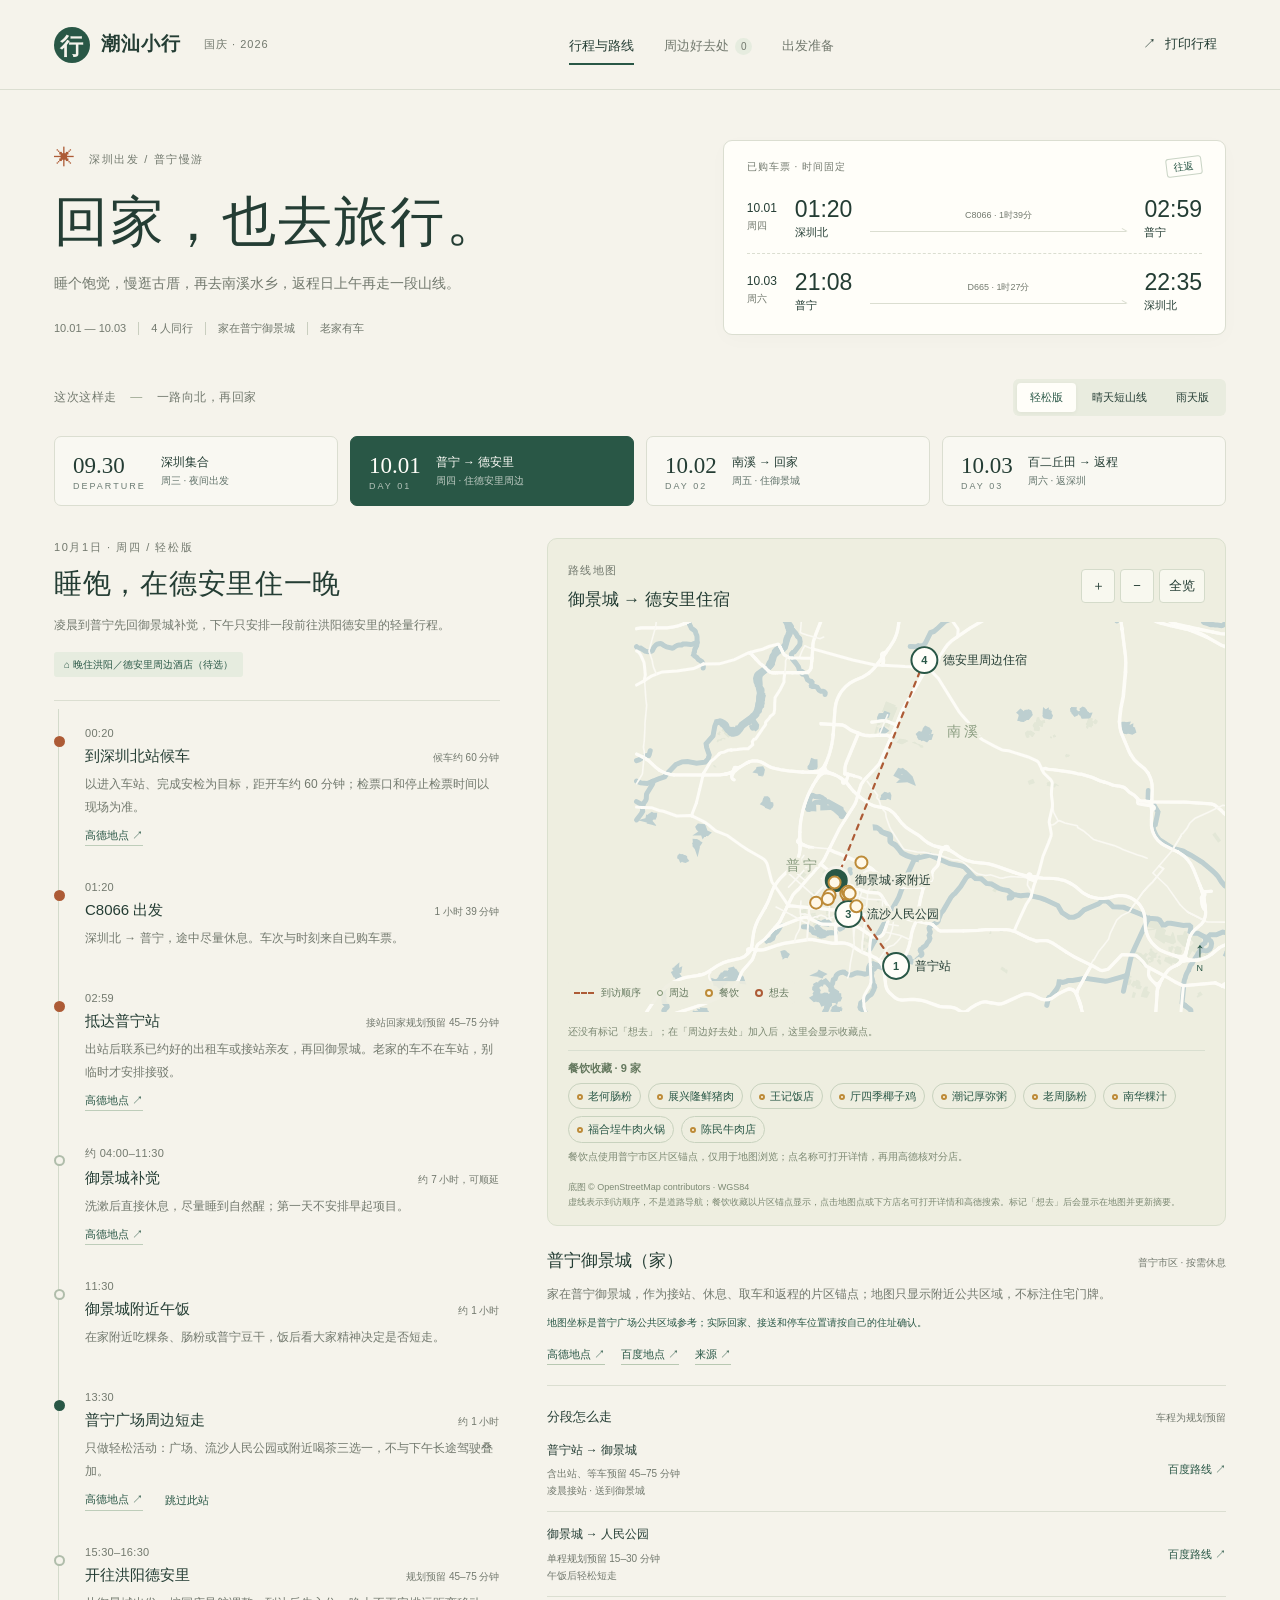
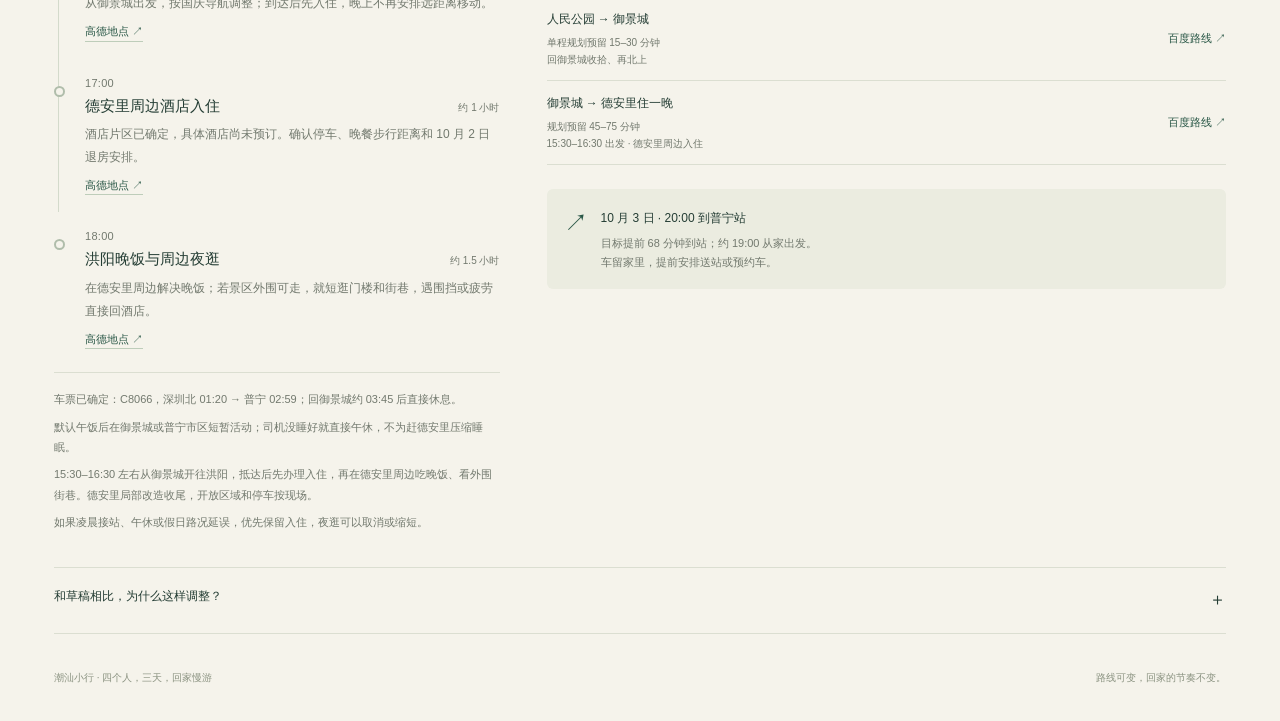
==== output/潮汕小行.html @ 0fd49b47 "Add interactive Chaoshan trip planner" ====
<!doctype html>
<html lang="zh-CN">
<head>
  <meta charset="utf-8">
  <meta name="viewport" content="width=device-width, initial-scale=1">
  <meta name="theme-color" content="#f4f2e9">
  <title>潮汕小行 · 四个人的国庆路线</title>
  <style>
@charset "UTF-8";
:root{--paper:#f5f3eb;--ink:#243d34;--muted:#72796e;--line:#dbded1;--green:#295746;--light-green:#e6ecdf;--rust:#ad5b36;--white:#fffef9;--serif:"Songti SC","STSong","Noto Serif CJK SC",serif;--sans:-apple-system,BlinkMacSystemFont,"PingFang SC","Microsoft YaHei",sans-serif}
*{box-sizing:border-box}body{margin:0;background:var(--paper);color:var(--ink);font:14px/1.7 var(--sans);-webkit-font-smoothing:antialiased}button,input,a{-webkit-tap-highlight-color:transparent}button,a{touch-action:manipulation}button{font:inherit;color:inherit;cursor:pointer}a{color:inherit;text-decoration:none}button:focus-visible,a:focus-visible,input:focus-visible,summary:focus-visible{outline:3px solid var(--rust);outline-offset:4px}button{border:0;background:none}button:hover,a.button:hover{filter:brightness(.94)}[hidden]{display:none!important}.site-header{max-width:1440px;margin:auto;height:90px;padding:0 54px;display:flex;align-items:center;justify-content:space-between;gap:20px;border-bottom:1px solid var(--line)}.brand{display:flex;align-items:center;gap:11px;font-weight:600;font-size:19px;white-space:nowrap;letter-spacing:1px}.brand-mark{display:grid;place-items:center;width:36px;height:36px;background:var(--green);color:var(--paper);border-radius:50%;font-family:var(--serif);font-size:23px}.edition{font-size:11px;font-weight:400;letter-spacing:1px;color:var(--muted);margin-left:12px}.site-header nav{display:flex;align-items:center;gap:30px}.nav-button{padding:32px 0 28px;font-size:13px;position:relative;color:var(--muted)}.nav-button.active{color:var(--ink)}.nav-button.active:after{content:"";position:absolute;height:2px;bottom:21px;left:0;right:0;background:var(--green)}#saved-count{display:inline-grid;place-items:center;background:var(--light-green);font-size:10px;border-radius:50%;width:17px;height:17px;margin-left:3px}.icon-button{height:34px;min-width:34px;padding:0 9px;border:1px solid var(--line);border-radius:4px;background:var(--white);font-size:13px}.print-button{border:0;background:none}.print-button span{margin-left:5px}main{max-width:1332px;padding:0 54px;margin:auto}.hero{padding:50px 0 44px;display:grid;grid-template-columns:1.2fr 1fr;gap:65px;align-items:center}.eyebrow{font-size:11px;letter-spacing:1.6px;color:var(--muted);font-weight:500}.tiny-sun{color:var(--rust);font-size:21px;vertical-align:-2px;margin-right:8px}h1,h2,h3,p{margin:0}h1{font-family:var(--serif);font-size:clamp(34px,4.2vw,56px);font-weight:500;line-height:1.3;letter-spacing:2px;margin:12px 0 14px}.hero-copy>p{color:var(--muted);font-size:14px}.trip-facts{display:flex;gap:0;flex-wrap:wrap;margin-top:26px;font-size:11px;color:var(--muted)}.trip-facts span{padding:0 12px;border-right:1px solid #c9cebf;line-height:1.2}.trip-facts span:first-child{padding-left:0}.trip-facts span:last-child{border:0}.train-ticket{background:var(--white);padding:16px 23px 9px;border:1px solid var(--line);border-radius:9px;position:relative;box-shadow:0 5px 20px #273d3205}.ticket-top{display:flex;justify-content:space-between;align-items:center;color:var(--muted);font-size:10px;letter-spacing:1px;padding-bottom:5px}.ticket-stamp{border:1px solid #c9d4c5;border-radius:3px;color:var(--green);padding:0 6px;transform:rotate(-7deg)}.ticket-row{display:flex;align-items:center;gap:18px;padding:12px 0}.ticket-row+.ticket-row{border-top:1px dashed var(--line)}.ticket-row>div:not(.ticket-line){display:flex;flex-direction:column;white-space:nowrap;line-height:1.4}.ticket-row strong{font-size:23px;font-weight:500;font-variant-numeric:tabular-nums}.ticket-row span:not(.ticket-date){font-size:11px}.ticket-date{font-size:12px;line-height:1.6}.ticket-date small{display:block;color:var(--muted);font-size:10px}.ticket-line{flex:1;min-width:75px;text-align:center;align-self:center}.ticket-line small{font-size:9px;color:var(--muted);white-space:nowrap}.ticket-line i{display:block;width:100%;height:1px;background:var(--line);position:relative;margin-top:5px}.ticket-line i:after{content:"";width:6px;height:6px;border-top:1px solid var(--line);position:absolute;right:0;top:-2px;transform:rotate(30deg)}.plan-toolbar{display:flex;justify-content:space-between;gap:16px;align-items:center;margin-bottom:20px}.section-kicker{font-size:12px;color:var(--muted);letter-spacing:.5px}.section-kicker span{margin:0 10px;color:#a0aa95}.pace-control{background:#e9ecdf;border-radius:6px;display:flex;padding:4px;gap:3px}.pace-control button{font-size:11px;padding:5px 13px;border-radius:4px;white-space:nowrap}.pace-control button[aria-pressed=true]{background:var(--white);box-shadow:0 1px 4px #2338270d;color:var(--green)}.day-tabs{display:grid;grid-template-columns:repeat(4,1fr);gap:12px;margin-bottom:32px}.day-tab{display:flex;align-items:center;gap:15px;text-align:left;border:1px solid var(--line);border-radius:7px;padding:14px 18px;background:#f9f8f2}.day-tab[aria-selected=true]{background:var(--green);color:var(--white);border-color:var(--green)}.day-tab .date-num{font-size:23px;font-family:Georgia,serif;line-height:1.3}.day-tab .date-num small{font:9px var(--sans);display:block;letter-spacing:2px;opacity:.65}.day-tab .day-name{font-size:12px}.day-tab .day-name small{display:block;font-size:10px;opacity:.7}.planner-grid{display:grid;grid-template-columns:minmax(300px,.86fr) minmax(0,1.3fr);gap:43px;align-items:start}.daily-plan{padding-right:4px}.day-heading{padding-bottom:23px;border-bottom:1px solid var(--line)}h2{font-family:var(--serif);font-size:28px;font-weight:500;letter-spacing:.7px;line-height:1.4;margin:8px 0 10px}.day-heading>p{font-size:12px;line-height:1.85;color:var(--muted)}.stay-line{display:inline-flex;gap:7px;background:var(--light-green);font-size:10px;padding:4px 10px;margin-top:16px;border-radius:3px;color:var(--green)}#day-options{font-size:12px}.option-row{display:flex;align-items:center;gap:8px;margin-top:17px}.option-row input{accent-color:var(--green);width:16px;height:16px}.option-description{font-size:11px;color:var(--muted);margin:5px 0 0 24px}.timeline{padding:8px 0 0;margin:0;list-style:none}.timeline-item{position:relative;padding:18px 0 17px 26px;border-left:1px solid #d3dacb;margin-left:4px}.timeline-item:last-child{border-left-color:transparent}.timeline-item:before{content:"";position:absolute;width:7px;height:7px;background:var(--paper);border:2px solid #b0bdab;border-radius:50%;left:-5px;top:27px}.timeline-item.visit:before{background:var(--green);border-color:var(--green)}.timeline-item.fixed:before{background:var(--rust);border-color:var(--rust)}.timeline-time{font:11px var(--sans);letter-spacing:.3px;color:var(--muted);font-variant-numeric:tabular-nums}.timeline-title-row{display:flex;align-items:baseline;justify-content:space-between;gap:9px;margin:4px 0 5px}.timeline-title{font-size:15px;font-weight:500;text-align:left;padding:0}.timeline-title:hover{text-decoration:underline;text-underline-offset:4px}.timeline-title:disabled{cursor:default;text-decoration:none}.duration{font-size:10px;color:var(--muted);white-space:nowrap}.timeline-desc{font-size:12px;line-height:1.9;color:var(--muted)}.inline-links{display:flex;gap:16px;margin-top:7px;font-size:11px;color:var(--green)}.inline-links a{border-bottom:1px solid #becdba}.day-note{font-size:11px;line-height:1.85;border-top:1px solid var(--line);padding-top:16px;color:var(--muted);margin-top:6px}.day-note p+p{margin-top:7px}.map-panel{background:#eeeee0;border:1px solid #dae0ce;border-radius:10px;overflow:hidden}.map-top{display:flex;justify-content:space-between;align-items:center;padding:19px 20px 8px;gap:10px}.map-top h3{font-size:17px;font-weight:500;margin-top:4px}.map-buttons{display:flex;gap:5px}.map-buttons .icon-button{background:#f8f8ef;border-color:#d4dbca}.map-wrap{position:relative;height:390px;overflow:hidden}#route-map{width:100%;height:100%;display:block;touch-action:none;cursor:grab}#route-map:active{cursor:grabbing}#route-map .geo-road{fill:none;stroke:#fdfcf7;stroke-width:3;stroke-linecap:round}#route-map .geo-road.secondary{stroke:#faf9f3;stroke-width:1.6}#route-map .geo-water{fill:none;stroke:#bdcfd0;stroke-width:5;stroke-linecap:round}#route-map .geo-water.canal{stroke-width:2.5}#route-map .geo-urban{fill:#e3e7d7;stroke:none}#route-map .place-marker{cursor:pointer}#route-map .route-path{fill:none;stroke:var(--rust);stroke-width:2.2;stroke-dasharray:5 6;stroke-linecap:round}#route-map .point-circle{fill:var(--white);stroke:var(--green);stroke-width:2}#route-map .point-circle.active{fill:var(--green);stroke:var(--paper);stroke-width:3}#route-map .point-text{font-family:var(--sans);font-size:11px;fill:var(--green);font-weight:600;text-anchor:middle;dominant-baseline:central}#route-map .point-text.active{fill:var(--white)}#route-map .point-label{font:12px var(--sans);fill:var(--ink);paint-order:stroke;stroke:#eeeee0;stroke-width:5px;stroke-linejoin:round}#route-map .town-label{font:14px var(--sans);letter-spacing:3px;fill:#8c9e82;text-anchor:middle;paint-order:stroke;stroke:#eeeee0;stroke-width:4px}.north{position:absolute;right:20px;bottom:39px;display:flex;flex-direction:column;font-size:21px;line-height:1;align-items:center;color:var(--green);pointer-events:none}.north span{font-size:9px;margin-top:4px}.map-key{position:absolute;left:20px;bottom:8px;font-size:10px;color:#64785e;display:flex;gap:6px;align-items:center;background:#eeeeE0dd;padding:3px 6px;border-radius:3px;pointer-events:none}.route-key{width:20px;border-top:2px dashed var(--rust);margin-right:1px}.nearby-key{width:6px;height:6px;border:1px solid #7c9370;border-radius:50%;margin-left:10px}.map-foot{font-size:9px;color:#7c8973;line-height:1.7;padding:9px 20px 14px}.place-detail{padding:21px 0 20px;border-bottom:1px solid var(--line);min-height:145px}.detail-top{display:flex;justify-content:space-between;gap:16px;align-items:baseline}.detail-top h3{font-size:17px;font-weight:500}.detail-top>span{font-size:10px;color:var(--muted)}.place-detail p{font-size:12px;color:var(--muted);margin-top:8px;line-height:1.8}.detail-actions{display:flex;gap:16px;align-items:center;margin-top:11px;font-size:11px}.detail-actions a{color:var(--green);border-bottom:1px solid #b8c8b2}.detail-actions button{margin-left:auto;color:var(--green);font-size:11px}.verified-status{display:inline-block;font-size:10px;color:var(--green);margin-top:9px}.route-legs{margin-top:20px}.section-line{display:flex;justify-content:space-between;align-items:baseline}.section-line h3{font-size:13px;font-weight:500}.section-line>span{font-size:10px;color:var(--muted)}.leg{display:grid;grid-template-columns:1fr auto;gap:5px 15px;padding:12px 0;border-bottom:1px solid var(--line)}.leg>span{font-size:12px}.leg>a{grid-column:2;grid-row:1 / 3;font-size:11px;color:var(--green);align-self:center;white-space:nowrap}.leg>small{font-size:10px;color:var(--muted)}.return-reminder{margin-top:24px;display:flex;gap:13px;background:#ebece0;padding:17px;border-radius:6px}.reminder-icon{font-size:24px;color:var(--green);line-height:1.4}.return-reminder strong{font-size:12px;font-weight:500}.return-reminder p{font-size:11px;color:var(--muted);margin-top:4px}.changes{margin-top:35px;border-top:1px solid var(--line);border-bottom:1px solid var(--line);padding:18px 0}summary{cursor:pointer;list-style:none;font-size:12px}summary::-webkit-details-marker{display:none}.changes summary{display:flex;justify-content:space-between;gap:10px}.changes summary span{font-size:17px}.change-item{display:grid;grid-template-columns:1fr 1fr 1.5fr;gap:20px;padding:18px 0;border-bottom:1px solid var(--line);font-size:12px}.change-item:last-child{border:0}.change-item small{display:block;color:var(--muted);font-size:10px;margin-bottom:4px}.change-item p{color:var(--muted);font-size:11px}.page-intro{border-top:1px solid var(--line);padding-top:30px}.page-intro h2{font-size:32px;margin:10px 0 12px}.page-intro p{color:var(--muted);font-size:13px}.explore-tools{padding:26px 0 23px}.filters{display:flex;gap:9px;flex-wrap:wrap}.filters button{border:1px solid var(--line);border-radius:30px;padding:7px 17px;font-size:12px}.filters button[aria-pressed=true]{background:var(--green);color:var(--white);border-color:var(--green)}.place-grid{display:grid;grid-template-columns:repeat(3,minmax(0,1fr));gap:20px}.explore-card{border:1px solid var(--line);background:var(--white);border-radius:8px;overflow:hidden;display:flex;flex-direction:column}.place-art{height:90px;background:#e9edde;position:relative;overflow:hidden;padding:17px 22px;display:flex;justify-content:space-between;align-items:center}.art-word{font-family:var(--serif);font-size:58px;line-height:1;color:#728c5d38;letter-spacing:-5px}.art-label{font-size:10px;letter-spacing:2px;color:#73866b;align-self:flex-start}.explore-card-content{padding:21px;display:flex;flex-direction:column;flex:1}.card-meta{font-size:10px;color:var(--muted);display:flex;justify-content:space-between;gap:7px}.explore-card h3{font-family:var(--serif);font-size:22px;font-weight:500;margin:7px 0 9px}.explore-card p{font-size:12px;color:var(--muted);line-height:1.85}.visit-info{border-top:1px solid var(--line);margin-top:15px;padding-top:12px;font-size:11px;color:var(--muted)}.explore-card .detail-actions{margin-top:auto;padding-top:18px}.explore-empty{padding:40px 0;grid-column:1 / -1;color:var(--muted)}.prep-grid{display:grid;grid-template-columns:1.2fr 1fr;gap:60px;margin-top:32px}.prep-heading{font-size:16px;font-weight:500;margin-bottom:20px}.check-group{margin-bottom:30px}.check-group h4{font-size:12px;font-weight:500;letter-spacing:1px;margin:0 0 8px;color:var(--muted)}.check-item{display:flex;gap:12px;align-items:flex-start;padding:14px 0;border-bottom:1px solid var(--line);cursor:pointer;font-size:12px}.check-item input{margin:4px 0 0;width:17px;height:17px;flex-shrink:0;accent-color:var(--green)}.check-item input:checked+span{color:var(--muted);text-decoration:line-through}.lodging-card{background:var(--light-green);border:1px solid #d6dfcd;border-radius:8px;padding:26px}.lodging-card h3,.food-card h3{font-family:var(--serif);font-size:24px;font-weight:500;margin:9px 0 11px}.lodging-card p,.lodging-card li{font-size:12px;color:var(--muted);line-height:1.9}.lodging-card ul{padding-left:17px;margin:13px 0 19px}.button{display:inline-flex;align-items:center;padding:9px 17px;border-radius:5px;font-size:12px}.button.primary{background:var(--green);color:var(--white)}.lodging-card small{display:block;font-size:10px;color:var(--muted);margin-top:12px}.food-card{margin-top:28px;padding:6px 0}.food-card p{font-size:12px;line-height:2;color:var(--muted)}.food-card b{font-weight:500;color:var(--ink)}.food-card small{font-size:11px;color:var(--muted);display:block;margin-top:12px}.sources{border-top:1px solid var(--line);margin-top:30px;padding-top:20px}.sources p{font-size:11px;color:var(--muted);line-height:1.9;margin-top:17px}.sources ol{padding-left:18px;font-size:11px;color:var(--muted)}.sources li{margin:12px 0}.sources a{color:var(--green);text-decoration:underline;text-underline-offset:3px}footer{max-width:1332px;padding:35px 54px;margin:auto;display:flex;justify-content:space-between;font-size:10px;color:#8a9280;gap:20px}.toast{position:fixed;bottom:25px;left:50%;transform:translateX(-50%);padding:10px 20px;background:var(--ink);color:var(--white);border-radius:5px;box-shadow:0 5px 18px #23382720;font-size:12px;z-index:10;max-width:90%;text-align:center}#print-content{display:none}
@media(min-width:1440px){.map-wrap{height:450px}}@media(max-width:1050px){.site-header{padding:0 30px}.edition{display:none}main{padding:0 30px}.hero{gap:30px}.planner-grid{gap:25px;grid-template-columns:minmax(280px,.9fr) minmax(0,1.1fr)}.site-header nav{gap:20px}.day-tab{padding:13px 12px;gap:10px}.day-tab .day-name{font-size:11px}.day-tab .date-num{font-size:21px}.ticket-row{gap:12px}.ticket-row strong{font-size:21px}.map-top{padding:16px 15px 5px}.map-top h3{font-size:15px}.map-wrap{height:365px}.place-grid{grid-template-columns:repeat(2,1fr)}}
@media(max-width:760px){.site-header{height:auto;min-height:75px;padding:16px 22px 0;flex-wrap:wrap;gap:8px}.brand{font-size:16px}.brand-mark{width:30px;height:30px;font-size:19px}.print-button{margin-left:auto;order:1}.site-header nav{order:2;width:100%;justify-content:flex-start;gap:28px}.nav-button{padding:9px 0 15px;font-size:12px}.nav-button.active:after{bottom:7px}main{padding:0 22px}.hero{grid-template-columns:1fr;padding:30px 0;gap:25px}.hero-copy>p{font-size:12px}h1{font-size:38px;margin:10px 0 12px}.trip-facts{margin-top:18px}.trip-facts span{padding:0 8px;font-size:10px}.train-ticket{padding:13px 18px 7px}.ticket-top{padding-bottom:3px}.ticket-row{gap:21px;padding:11px 0}.ticket-row strong{font-size:22px}.ticket-line small{font-size:10px}.plan-toolbar{align-items:flex-start;flex-direction:column;gap:13px;margin-bottom:18px}.pace-control{width:100%;justify-content:space-between}.pace-control button{flex:1;padding:8px}.day-tabs{gap:7px;margin-bottom:25px}.day-tab{display:block;padding:10px 8px;text-align:center}.day-tab .date-num{font-size:20px}.day-tab .date-num small{display:none}.day-tab .day-name{font-size:10px;margin-top:2px}.day-tab .day-name small{display:none}.planner-grid{display:flex;flex-direction:column;gap:25px}.daily-plan{width:100%;padding:0}.route-side{width:100%;order:0}.day-heading{padding-bottom:19px}.timeline{padding-top:4px}.timeline-item{padding-top:15px;padding-bottom:15px}.timeline-item:before{top:24px}.map-wrap{height:375px}.map-top{padding:17px 18px 5px}.map-foot{font-size:9px}.place-detail{min-height:0}.changes{margin-top:28px}.change-item{grid-template-columns:1fr 1fr;gap:12px}.change-item p{grid-column:1 / -1}.page-intro h2{font-size:27px}.place-grid{grid-template-columns:1fr}.prep-grid{grid-template-columns:1fr;gap:20px}.explore-card .place-art{height:75px}.prep-grid aside{order:-1}.lodging-card{padding:22px}.food-card{margin-bottom:20px}footer{padding:28px 22px;flex-direction:column;gap:5px}.map-buttons .icon-button{min-width:36px;height:36px}.print-button span{font-size:11px}}
@media(prefers-reduced-motion:no-preference){.view{animation:enter .25s ease-out}@keyframes enter{from{opacity:.5;transform:translateY(4px)}to{opacity:1;transform:translateY(0)}}}
.detail-actions{flex-wrap:wrap;gap:8px 16px}.detail-actions>*{white-space:nowrap}.visit-info a{color:var(--green);text-decoration:underline;text-underline-offset:3px}
@media(max-width:380px){.ticket-row{gap:12px}.ticket-row strong{font-size:19px}.ticket-date{font-size:10px}.ticket-line{min-width:60px}.ticket-line small{font-size:8px}.day-tab .date-num{font-size:18px}.map-top{flex-wrap:wrap}.map-buttons{margin-left:auto}.trip-facts{row-gap:9px}}
@media(max-width:760px){.day-tab .date-num,.day-tab .day-name{display:block}.daily-plan,.route-side{display:contents}.day-heading{order:0;width:100%}#day-options{order:1;width:100%}#day-options:empty{display:none}.map-panel{order:2;width:100%}.place-detail{order:3;width:100%;padding-top:0}.timeline{order:4;width:100%}.route-legs{order:5;width:100%}.day-note{order:6;width:100%}.return-reminder{order:7;width:100%;margin-top:0}.timeline-title-row{flex-wrap:wrap;gap:2px 8px}.duration{white-space:normal}.detail-top{flex-wrap:wrap;gap:4px}.map-top h3{font-size:14px}.map-buttons .icon-button{font-size:11px;padding:0 7px}.map-top{padding-left:14px;padding-right:14px}}
.food-facts{display:flex;flex-wrap:wrap;gap:4px 9px;margin:5px 0 8px;font-size:10px;color:var(--rust)}.food-facts span+span{border-left:1px solid var(--line);padding-left:9px}
#route-map .point-circle.food-point{fill:#fff8e8;stroke:#bd8b38;stroke-width:2}.food-key{width:8px;height:8px;border:2px solid #bd8b38;background:#fff8e8;border-radius:50%;margin-left:10px}.food-dot{display:inline-block;width:6px;height:6px;border:2px solid #bd8b38;background:#fff8e8;border-radius:50%;margin-right:5px}.food-summary-heading{margin-top:9px;border-top:1px solid #d9dfd0;padding-top:8px}
@media print{body{background:white;color:black;font-size:11px}.site-header,.hero,.view,footer,.toast{display:none!important}main{padding:0;max-width:none}#print-content{display:block}#print-content h1{font-size:25px}#print-content h2{font-size:20px;margin-top:25px}#print-content p{margin:7px 0}#print-content table{border-collapse:collapse;width:100%;font-size:11px}#print-content td,#print-content th{padding:8px;border-bottom:1px solid #ccc;text-align:left}#print-content td:first-child{width:18%;white-space:nowrap}#print-content tr{break-inside:avoid}.print-day{break-before:page}.print-day:first-of-type{break-before:auto}}
#route-map .point-circle.saved-point{fill:#f6eee7;stroke:var(--rust);stroke-width:2.5}#route-map .point-circle.saved-point.active{fill:var(--rust);stroke:var(--paper)}.saved-key{width:8px;height:8px;border:2px solid var(--rust);border-radius:50%;margin-left:10px}.map-saved-summary{padding:10px 20px 4px;color:#64785e;font-size:11px;background:#eeeee0}.saved-summary-title{font-weight:600;margin-bottom:5px}.saved-summary-items{display:flex;gap:7px;flex-wrap:wrap}.saved-summary-item{padding:3px 8px;border:1px solid #c8d2be;border-radius:14px;color:var(--green);font-size:11px}.saved-summary-item:hover{background:#e3eadb}.saved-dot{display:inline-block;width:6px;height:6px;border:2px solid var(--rust);border-radius:50%;margin-right:5px}.saved-summary-note,.saved-summary-empty{font-size:10px;color:#7c8973;margin:5px 0 2px}

</style>
  
  
  
  
  
</head>
<body>
  <header class="site-header">
    <a class="brand" href="#"><span class="brand-mark" aria-hidden="true">行</span>潮汕小行<span class="edition">国庆 · 2026</span></a>
    <nav aria-label="主导航"><button class="nav-button active" data-view="planner" aria-pressed="true">行程与路线</button><button class="nav-button" data-view="explore" aria-pressed="false">周边好去处 <span id="saved-count">0</span></button><button class="nav-button" data-view="prepare" aria-pressed="false">出发准备</button></nav>
    <button class="icon-button print-button" id="print" aria-label="打印行程">↗ <span>打印行程</span></button>
  </header>
  <main>
    <section class="hero">
      <div class="hero-copy"><div class="eyebrow"><span class="tiny-sun" aria-hidden="true">✳</span> 深圳出发 / 普宁慢游</div><h1>回家，也去旅行。</h1><p>睡个饱觉，慢逛古厝，再去南溪水乡，返程日上午再走一段山线。</p><div class="trip-facts"><span>10.01 — 10.03</span><span>4 人同行</span><span>家在普宁御景城</span><span>老家有车</span></div></div>
      <aside class="train-ticket" aria-label="已购往返车票"><div class="ticket-top"><span>已购车票 · 时间固定</span><span class="ticket-stamp">往返</span></div><div class="ticket-row"><span class="ticket-date">10.01<small>周四</small></span><div><strong>01:20</strong><span>深圳北</span></div><div class="ticket-line"><small>C8066 · 1时39分</small><i></i></div><div><strong>02:59</strong><span>普宁</span></div></div><div class="ticket-row"><span class="ticket-date">10.03<small>周六</small></span><div><strong>21:08</strong><span>普宁</span></div><div class="ticket-line"><small>D665 · 1时27分</small><i></i></div><div><strong>22:35</strong><span>深圳北</span></div></div></aside>
    </section>

    <section id="planner-view" class="view">
      <div class="plan-toolbar"><div class="section-kicker">这次这样走 <span>—</span> 一路向北，再回家</div><div class="pace-control" role="group" aria-label="行程节奏"><button data-mode="relaxed" aria-pressed="true">轻松版</button><button data-mode="outdoor" aria-pressed="false">晴天短山线</button><button data-mode="rain" aria-pressed="false">雨天版</button></div></div>
      <div class="day-tabs" role="tablist" aria-label="旅行日期" id="day-tabs"></div>
      <div class="planner-grid">
        <section class="daily-plan" role="tabpanel" id="day-panel" aria-live="polite"><div class="day-heading"><div class="eyebrow" id="day-eyebrow"></div><h2 id="day-title"></h2><p id="day-subtitle"></p><div class="stay-line" id="day-stay"></div></div><div id="day-options"></div><ol class="timeline" id="timeline"></ol><div class="day-note" id="day-note"></div></section>
        <aside class="route-side">
      <div class="map-panel"><div class="map-top"><div><span class="eyebrow">路线地图</span><h3 id="map-title">普宁 — 揭阳</h3></div><div class="map-buttons"><button class="icon-button" id="zoom-in" aria-label="放大地图">＋</button><button class="icon-button" id="zoom-out" aria-label="缩小地图">−</button><button class="icon-button" id="fit-map">全览</button></div></div><div class="map-wrap" id="map-wrap"><svg id="route-map" aria-label="普宁与揭阳行程地图"></svg><div class="north" aria-hidden="true">↑<span>N</span></div><div class="map-key"><span class="route-key"></span>到访顺序 <span class="nearby-key"></span>周边 <span class="food-key"></span>餐饮 <span class="saved-key"></span>想去</div></div><div id="map-saved-summary" class="map-saved-summary" aria-live="polite"></div><div class="map-foot">底图 © <a href="https://www.openstreetmap.org/copyright" target="_blank" rel="noopener noreferrer">OpenStreetMap contributors</a> · WGS84<br>虚线表示到访顺序，不是道路导航；餐饮收藏以片区锚点显示，点击地图点或下方店名可打开详情和高德搜索。标记「想去」后会显示在地图并更新摘要。</div></div>
          <div class="place-detail" id="place-detail" aria-live="polite"></div>
          <div class="route-legs"><div class="section-line"><h3>分段怎么走</h3><span>车程为规划预留</span></div><div id="route-legs"></div></div>
          <div class="return-reminder"><span class="reminder-icon" aria-hidden="true">↗</span><div><strong>10 月 3 日 · 20:00 到普宁站</strong><p>目标提前 68 分钟到站；约 19:00 从家出发。<br>车留家里，提前安排送站或预约车。</p></div></div>
        </aside>
      </div>
      <details class="changes"><summary>和草稿相比，为什么这样调整？ <span>＋</span></summary><div id="changes-list"></div></details>
    </section>

    <section id="explore-view" class="view" hidden><div class="page-intro"><div class="eyebrow">路上还可以遇见</div><h2>留几个喜欢的，不必全部打卡。</h2><p>洪阳、南溪和普宁市区可按体力择一加停。新增「吃什么」选项来自你的高德收藏截图，点每家店的高德入口可核对分店并规划导航。榕城地点保留作另行改线的备选，距离当前主线较远。加入「想去」仅收藏。</p></div><div class="explore-tools"><div class="filters" aria-label="地点筛选"><button data-filter="all" aria-pressed="true">全部</button><button data-filter="puning" aria-pressed="false">普宁市区</button><button data-filter="food" aria-pressed="false">吃什么</button><button data-filter="north" aria-pressed="false">洪阳 · 南溪</button><button data-filter="jieyang" aria-pressed="false">揭阳榕城</button><button data-filter="saved" aria-pressed="false">我的想去</button></div></div><div class="place-grid" id="place-grid"></div></section>

    <section id="prepare-view" class="view" hidden><div class="page-intro"><div class="eyebrow">出门之前，少一点临时决定</div><h2>车、住处和返程，先安顿好。</h2><p>车票已定；10 月 1 日晚住洪阳德安里周边，具体酒店尚未预订。</p></div><div class="prep-grid"><div><h3 class="prep-heading">行前清单</h3><div id="checklist"></div></div><aside><div class="lodging-card"><span class="eyebrow">唯一一晚外宿 · 10.01</span><h3>住洪阳德安里周边</h3><p>以德安里古民居群为住宿片区锚点，选有明确停车条件、晚餐步行方便的酒店。四人建议先比较两间双床房与整套房，确认房型再订。</p><ul><li>车停酒店，晚间在德安里周边步行。</li><li>避开只能步行进入的窄巷住处。</li><li>确认 10/1 入住、10/2 退房和停车费用。</li></ul><a class="button primary" id="hotel-search" target="_blank" rel="noopener noreferrer">查找德安里周边酒店 ↗</a><small>仅建议住宿片区，没有代订或确认房态。</small></div><div class="food-card"><span class="eyebrow">吃饭不赶场</span><h3>每顿选一种就很满足</h3><p><b>普宁：</b>粿汁、肠粉、普宁豆干、牛肉火锅。<br><b>洪阳：</b>粿品和豆干，入住后的晚饭就在古镇解决。<br><b>南溪：</b>水乡周边简餐，返程方向顺路解决。<br><b>榕城：</b>粿条、乒乓粿、咸甜小吃，留作另行安排榕城时的备选。</p><small>不绑定排队网红店；人多就换下一家。四人更适合分着尝。</small></div></aside></div><details class="sources"><summary>资料来源与信息边界</summary><div id="sources-list"></div><p>整理日期：2026-09-29。车票时间来自你提供的截图；不保存订单号、座位或原始票图。开放信息是官方公开资料参考，2026 国庆临时安排、天气、交通和船班仍以出发当天公告为准。</p></details></section>
    <section id="print-content"></section>
  </main>
  <footer><span>潮汕小行 · 四个人，三天，回家慢游</span><span>路线可变，回家的节奏不变。</span></footer>
  <div class="toast" id="toast" role="status" hidden></div>
<script>
// https://d3js.org v7.9.0 Copyright 2010-2023 Mike Bostock
!function(t,n){"object"==typeof exports&&"undefined"!=typeof module?n(exports):"function"==typeof define&&define.amd?define(["exports"],n):n((t="undefined"!=typeof globalThis?globalThis:t||self).d3=t.d3||{})}(this,(function(t){"use strict";function n(t,n){return null==t||null==n?NaN:t<n?-1:t>n?1:t>=n?0:NaN}function e(t,n){return null==t||null==n?NaN:n<t?-1:n>t?1:n>=t?0:NaN}function r(t){let r,o,a;function u(t,n,e=0,i=t.length){if(e<i){if(0!==r(n,n))return i;do{const r=e+i>>>1;o(t[r],n)<0?e=r+1:i=r}while(e<i)}return e}return 2!==t.length?(r=n,o=(e,r)=>n(t(e),r),a=(n,e)=>t(n)-e):(r=t===n||t===e?t:i,o=t,a=t),{left:u,center:function(t,n,e=0,r=t.length){const i=u(t,n,e,r-1);return i>e&&a(t[i-1],n)>-a(t[i],n)?i-1:i},right:function(t,n,e=0,i=t.length){if(e<i){if(0!==r(n,n))return i;do{const r=e+i>>>1;o(t[r],n)<=0?e=r+1:i=r}while(e<i)}return e}}}function i(){return 0}function o(t){return null===t?NaN:+t}const a=r(n),u=a.right,c=a.left,f=r(o).center;var s=u;const l=d(y),h=d((function(t){const n=y(t);return(t,e,r,i,o)=>{n(t,e,(r<<=2)+0,(i<<=2)+0,o<<=2),n(t,e,r+1,i+1,o),n(t,e,r+2,i+2,o),n(t,e,r+3,i+3,o)}}));function d(t){return function(n,e,r=e){if(!((e=+e)>=0))throw new RangeError("invalid rx");if(!((r=+r)>=0))throw new RangeError("invalid ry");let{data:i,width:o,height:a}=n;if(!((o=Math.floor(o))>=0))throw new RangeError("invalid width");if(!((a=Math.floor(void 0!==a?a:i.length/o))>=0))throw new RangeError("invalid height");if(!o||!a||!e&&!r)return n;const u=e&&t(e),c=r&&t(r),f=i.slice();return u&&c?(p(u,f,i,o,a),p(u,i,f,o,a),p(u,f,i,o,a),g(c,i,f,o,a),g(c,f,i,o,a),g(c,i,f,o,a)):u?(p(u,i,f,o,a),p(u,f,i,o,a),p(u,i,f,o,a)):c&&(g(c,i,f,o,a),g(c,f,i,o,a),g(c,i,f,o,a)),n}}function p(t,n,e,r,i){for(let o=0,a=r*i;o<a;)t(n,e,o,o+=r,1)}function g(t,n,e,r,i){for(let o=0,a=r*i;o<r;++o)t(n,e,o,o+a,r)}function y(t){const n=Math.floor(t);if(n===t)return function(t){const n=2*t+1;return(e,r,i,o,a)=>{if(!((o-=a)>=i))return;let u=t*r[i];const c=a*t;for(let t=i,n=i+c;t<n;t+=a)u+=r[Math.min(o,t)];for(let t=i,f=o;t<=f;t+=a)u+=r[Math.min(o,t+c)],e[t]=u/n,u-=r[Math.max(i,t-c)]}}(t);const e=t-n,r=2*t+1;return(t,i,o,a,u)=>{if(!((a-=u)>=o))return;let c=n*i[o];const f=u*n,s=f+u;for(let t=o,n=o+f;t<n;t+=u)c+=i[Math.min(a,t)];for(let n=o,l=a;n<=l;n+=u)c+=i[Math.min(a,n+f)],t[n]=(c+e*(i[Math.max(o,n-s)]+i[Math.min(a,n+s)]))/r,c-=i[Math.max(o,n-f)]}}function v(t,n){let e=0;if(void 0===n)for(let n of t)null!=n&&(n=+n)>=n&&++e;else{let r=-1;for(let i of t)null!=(i=n(i,++r,t))&&(i=+i)>=i&&++e}return e}function _(t){return 0|t.length}function b(t){return!(t>0)}function m(t){return"object"!=typeof t||"length"in t?t:Array.from(t)}function x(t,n){let e,r=0,i=0,o=0;if(void 0===n)for(let n of t)null!=n&&(n=+n)>=n&&(e=n-i,i+=e/++r,o+=e*(n-i));else{let a=-1;for(let u of t)null!=(u=n(u,++a,t))&&(u=+u)>=u&&(e=u-i,i+=e/++r,o+=e*(u-i))}if(r>1)return o/(r-1)}function w(t,n){const e=x(t,n);return e?Math.sqrt(e):e}function M(t,n){let e,r;if(void 0===n)for(const n of t)null!=n&&(void 0===e?n>=n&&(e=r=n):(e>n&&(e=n),r<n&&(r=n)));else{let i=-1;for(let o of t)null!=(o=n(o,++i,t))&&(void 0===e?o>=o&&(e=r=o):(e>o&&(e=o),r<o&&(r=o)))}return[e,r]}class T{constructor(){this._partials=new Float64Array(32),this._n=0}add(t){const n=this._partials;let e=0;for(let r=0;r<this._n&&r<32;r++){const i=n[r],o=t+i,a=Math.abs(t)<Math.abs(i)?t-(o-i):i-(o-t);a&&(n[e++]=a),t=o}return n[e]=t,this._n=e+1,this}valueOf(){const t=this._partials;let n,e,r,i=this._n,o=0;if(i>0){for(o=t[--i];i>0&&(n=o,e=t[--i],o=n+e,r=e-(o-n),!r););i>0&&(r<0&&t[i-1]<0||r>0&&t[i-1]>0)&&(e=2*r,n=o+e,e==n-o&&(o=n))}return o}}class InternMap extends Map{constructor(t,n=N){if(super(),Object.defineProperties(this,{_intern:{value:new Map},_key:{value:n}}),null!=t)for(const[n,e]of t)this.set(n,e)}get(t){return super.get(A(this,t))}has(t){return super.has(A(this,t))}set(t,n){return super.set(S(this,t),n)}delete(t){return super.delete(E(this,t))}}class InternSet extends Set{constructor(t,n=N){if(super(),Object.defineProperties(this,{_intern:{value:new Map},_key:{value:n}}),null!=t)for(const n of t)this.add(n)}has(t){return super.has(A(this,t))}add(t){return super.add(S(this,t))}delete(t){return super.delete(E(this,t))}}function A({_intern:t,_key:n},e){const r=n(e);return t.has(r)?t.get(r):e}function S({_intern:t,_key:n},e){const r=n(e);return t.has(r)?t.get(r):(t.set(r,e),e)}function E({_intern:t,_key:n},e){const r=n(e);return t.has(r)&&(e=t.get(r),t.delete(r)),e}function N(t){return null!==t&&"object"==typeof t?t.valueOf():t}function k(t){return t}function C(t,...n){return F(t,k,k,n)}function P(t,...n){return F(t,Array.from,k,n)}function z(t,n){for(let e=1,r=n.length;e<r;++e)t=t.flatMap((t=>t.pop().map((([n,e])=>[...t,n,e]))));return t}function $(t,n,...e){return F(t,k,n,e)}function D(t,n,...e){return F(t,Array.from,n,e)}function R(t){if(1!==t.length)throw new Error("duplicate key");return t[0]}function F(t,n,e,r){return function t(i,o){if(o>=r.length)return e(i);const a=new InternMap,u=r[o++];let c=-1;for(const t of i){const n=u(t,++c,i),e=a.get(n);e?e.push(t):a.set(n,[t])}for(const[n,e]of a)a.set(n,t(e,o));return n(a)}(t,0)}function q(t,n){return Array.from(n,(n=>t[n]))}function U(t,...n){if("function"!=typeof t[Symbol.iterator])throw new TypeError("values is not iterable");t=Array.from(t);let[e]=n;if(e&&2!==e.length||n.length>1){const r=Uint32Array.from(t,((t,n)=>n));return n.length>1?(n=n.map((n=>t.map(n))),r.sort(((t,e)=>{for(const r of n){const n=O(r[t],r[e]);if(n)return n}}))):(e=t.map(e),r.sort(((t,n)=>O(e[t],e[n])))),q(t,r)}return t.sort(I(e))}function I(t=n){if(t===n)return O;if("function"!=typeof t)throw new TypeError("compare is not a function");return(n,e)=>{const r=t(n,e);return r||0===r?r:(0===t(e,e))-(0===t(n,n))}}function O(t,n){return(null==t||!(t>=t))-(null==n||!(n>=n))||(t<n?-1:t>n?1:0)}var B=Array.prototype.slice;function Y(t){return()=>t}const L=Math.sqrt(50),j=Math.sqrt(10),H=Math.sqrt(2);function X(t,n,e){const r=(n-t)/Math.max(0,e),i=Math.floor(Math.log10(r)),o=r/Math.pow(10,i),a=o>=L?10:o>=j?5:o>=H?2:1;let u,c,f;return i<0?(f=Math.pow(10,-i)/a,u=Math.round(t*f),c=Math.round(n*f),u/f<t&&++u,c/f>n&&--c,f=-f):(f=Math.pow(10,i)*a,u=Math.round(t/f),c=Math.round(n/f),u*f<t&&++u,c*f>n&&--c),c<u&&.5<=e&&e<2?X(t,n,2*e):[u,c,f]}function G(t,n,e){if(!((e=+e)>0))return[];if((t=+t)===(n=+n))return[t];const r=n<t,[i,o,a]=r?X(n,t,e):X(t,n,e);if(!(o>=i))return[];const u=o-i+1,c=new Array(u);if(r)if(a<0)for(let t=0;t<u;++t)c[t]=(o-t)/-a;else for(let t=0;t<u;++t)c[t]=(o-t)*a;else if(a<0)for(let t=0;t<u;++t)c[t]=(i+t)/-a;else for(let t=0;t<u;++t)c[t]=(i+t)*a;return c}function V(t,n,e){return X(t=+t,n=+n,e=+e)[2]}function W(t,n,e){e=+e;const r=(n=+n)<(t=+t),i=r?V(n,t,e):V(t,n,e);return(r?-1:1)*(i<0?1/-i:i)}function Z(t,n,e){let r;for(;;){const i=V(t,n,e);if(i===r||0===i||!isFinite(i))return[t,n];i>0?(t=Math.floor(t/i)*i,n=Math.ceil(n/i)*i):i<0&&(t=Math.ceil(t*i)/i,n=Math.floor(n*i)/i),r=i}}function K(t){return Math.max(1,Math.ceil(Math.log(v(t))/Math.LN2)+1)}function Q(){var t=k,n=M,e=K;function r(r){Array.isArray(r)||(r=Array.from(r));var i,o,a,u=r.length,c=new Array(u);for(i=0;i<u;++i)c[i]=t(r[i],i,r);var f=n(c),l=f[0],h=f[1],d=e(c,l,h);if(!Array.isArray(d)){const t=h,e=+d;if(n===M&&([l,h]=Z(l,h,e)),(d=G(l,h,e))[0]<=l&&(a=V(l,h,e)),d[d.length-1]>=h)if(t>=h&&n===M){const t=V(l,h,e);isFinite(t)&&(t>0?h=(Math.floor(h/t)+1)*t:t<0&&(h=(Math.ceil(h*-t)+1)/-t))}else d.pop()}for(var p=d.length,g=0,y=p;d[g]<=l;)++g;for(;d[y-1]>h;)--y;(g||y<p)&&(d=d.slice(g,y),p=y-g);var v,_=new Array(p+1);for(i=0;i<=p;++i)(v=_[i]=[]).x0=i>0?d[i-1]:l,v.x1=i<p?d[i]:h;if(isFinite(a)){if(a>0)for(i=0;i<u;++i)null!=(o=c[i])&&l<=o&&o<=h&&_[Math.min(p,Math.floor((o-l)/a))].push(r[i]);else if(a<0)for(i=0;i<u;++i)if(null!=(o=c[i])&&l<=o&&o<=h){const t=Math.floor((l-o)*a);_[Math.min(p,t+(d[t]<=o))].push(r[i])}}else for(i=0;i<u;++i)null!=(o=c[i])&&l<=o&&o<=h&&_[s(d,o,0,p)].push(r[i]);return _}return r.value=function(n){return arguments.length?(t="function"==typeof n?n:Y(n),r):t},r.domain=function(t){return arguments.length?(n="function"==typeof t?t:Y([t[0],t[1]]),r):n},r.thresholds=function(t){return arguments.length?(e="function"==typeof t?t:Y(Array.isArray(t)?B.call(t):t),r):e},r}function J(t,n){let e;if(void 0===n)for(const n of t)null!=n&&(e<n||void 0===e&&n>=n)&&(e=n);else{let r=-1;for(let i of t)null!=(i=n(i,++r,t))&&(e<i||void 0===e&&i>=i)&&(e=i)}return e}function tt(t,n){let e,r=-1,i=-1;if(void 0===n)for(const n of t)++i,null!=n&&(e<n||void 0===e&&n>=n)&&(e=n,r=i);else for(let o of t)null!=(o=n(o,++i,t))&&(e<o||void 0===e&&o>=o)&&(e=o,r=i);return r}function nt(t,n){let e;if(void 0===n)for(const n of t)null!=n&&(e>n||void 0===e&&n>=n)&&(e=n);else{let r=-1;for(let i of t)null!=(i=n(i,++r,t))&&(e>i||void 0===e&&i>=i)&&(e=i)}return e}function et(t,n){let e,r=-1,i=-1;if(void 0===n)for(const n of t)++i,null!=n&&(e>n||void 0===e&&n>=n)&&(e=n,r=i);else for(let o of t)null!=(o=n(o,++i,t))&&(e>o||void 0===e&&o>=o)&&(e=o,r=i);return r}function rt(t,n,e=0,r=1/0,i){if(n=Math.floor(n),e=Math.floor(Math.max(0,e)),r=Math.floor(Math.min(t.length-1,r)),!(e<=n&&n<=r))return t;for(i=void 0===i?O:I(i);r>e;){if(r-e>600){const o=r-e+1,a=n-e+1,u=Math.log(o),c=.5*Math.exp(2*u/3),f=.5*Math.sqrt(u*c*(o-c)/o)*(a-o/2<0?-1:1);rt(t,n,Math.max(e,Math.floor(n-a*c/o+f)),Math.min(r,Math.floor(n+(o-a)*c/o+f)),i)}const o=t[n];let a=e,u=r;for(it(t,e,n),i(t[r],o)>0&&it(t,e,r);a<u;){for(it(t,a,u),++a,--u;i(t[a],o)<0;)++a;for(;i(t[u],o)>0;)--u}0===i(t[e],o)?it(t,e,u):(++u,it(t,u,r)),u<=n&&(e=u+1),n<=u&&(r=u-1)}return t}function it(t,n,e){const r=t[n];t[n]=t[e],t[e]=r}function ot(t,e=n){let r,i=!1;if(1===e.length){let o;for(const a of t){const t=e(a);(i?n(t,o)>0:0===n(t,t))&&(r=a,o=t,i=!0)}}else for(const n of t)(i?e(n,r)>0:0===e(n,n))&&(r=n,i=!0);return r}function at(t,n,e){if(t=Float64Array.from(function*(t,n){if(void 0===n)for(let n of t)null!=n&&(n=+n)>=n&&(yield n);else{let e=-1;for(let r of t)null!=(r=n(r,++e,t))&&(r=+r)>=r&&(yield r)}}(t,e)),(r=t.length)&&!isNaN(n=+n)){if(n<=0||r<2)return nt(t);if(n>=1)return J(t);var r,i=(r-1)*n,o=Math.floor(i),a=J(rt(t,o).subarray(0,o+1));return a+(nt(t.subarray(o+1))-a)*(i-o)}}function ut(t,n,e=o){if((r=t.length)&&!isNaN(n=+n)){if(n<=0||r<2)return+e(t[0],0,t);if(n>=1)return+e(t[r-1],r-1,t);var r,i=(r-1)*n,a=Math.floor(i),u=+e(t[a],a,t);return u+(+e(t[a+1],a+1,t)-u)*(i-a)}}function ct(t,n,e=o){if(!isNaN(n=+n)){if(r=Float64Array.from(t,((n,r)=>o(e(t[r],r,t)))),n<=0)return et(r);if(n>=1)return tt(r);var r,i=Uint32Array.from(t,((t,n)=>n)),a=r.length-1,u=Math.floor(a*n);return rt(i,u,0,a,((t,n)=>O(r[t],r[n]))),(u=ot(i.subarray(0,u+1),(t=>r[t])))>=0?u:-1}}function ft(t){return Array.from(function*(t){for(const n of t)yield*n}(t))}function st(t,n){return[t,n]}function lt(t,n,e){t=+t,n=+n,e=(i=arguments.length)<2?(n=t,t=0,1):i<3?1:+e;for(var r=-1,i=0|Math.max(0,Math.ceil((n-t)/e)),o=new Array(i);++r<i;)o[r]=t+r*e;return o}function ht(t,e=n){if(1===e.length)return et(t,e);let r,i=-1,o=-1;for(const n of t)++o,(i<0?0===e(n,n):e(n,r)<0)&&(r=n,i=o);return i}var dt=pt(Math.random);function pt(t){return function(n,e=0,r=n.length){let i=r-(e=+e);for(;i;){const r=t()*i--|0,o=n[i+e];n[i+e]=n[r+e],n[r+e]=o}return n}}function gt(t){if(!(i=t.length))return[];for(var n=-1,e=nt(t,yt),r=new Array(e);++n<e;)for(var i,o=-1,a=r[n]=new Array(i);++o<i;)a[o]=t[o][n];return r}function yt(t){return t.length}function vt(t){return t instanceof InternSet?t:new InternSet(t)}function _t(t,n){const e=t[Symbol.iterator](),r=new Set;for(const t of n){const n=bt(t);if(r.has(n))continue;let i,o;for(;({value:i,done:o}=e.next());){if(o)return!1;const t=bt(i);if(r.add(t),Object.is(n,t))break}}return!0}function bt(t){return null!==t&&"object"==typeof t?t.valueOf():t}function mt(t){return t}var xt=1,wt=2,Mt=3,Tt=4,At=1e-6;function St(t){return"translate("+t+",0)"}function Et(t){return"translate(0,"+t+")"}function Nt(t){return n=>+t(n)}function kt(t,n){return n=Math.max(0,t.bandwidth()-2*n)/2,t.round()&&(n=Math.round(n)),e=>+t(e)+n}function Ct(){return!this.__axis}function Pt(t,n){var e=[],r=null,i=null,o=6,a=6,u=3,c="undefined"!=typeof window&&window.devicePixelRatio>1?0:.5,f=t===xt||t===Tt?-1:1,s=t===Tt||t===wt?"x":"y",l=t===xt||t===Mt?St:Et;function h(h){var d=null==r?n.ticks?n.ticks.apply(n,e):n.domain():r,p=null==i?n.tickFormat?n.tickFormat.apply(n,e):mt:i,g=Math.max(o,0)+u,y=n.range(),v=+y[0]+c,_=+y[y.length-1]+c,b=(n.bandwidth?kt:Nt)(n.copy(),c),m=h.selection?h.selection():h,x=m.selectAll(".domain").data([null]),w=m.selectAll(".tick").data(d,n).order(),M=w.exit(),T=w.enter().append("g").attr("class","tick"),A=w.select("line"),S=w.select("text");x=x.merge(x.enter().insert("path",".tick").attr("class","domain").attr("stroke","currentColor")),w=w.merge(T),A=A.merge(T.append("line").attr("stroke","currentColor").attr(s+"2",f*o)),S=S.merge(T.append("text").attr("fill","currentColor").attr(s,f*g).attr("dy",t===xt?"0em":t===Mt?"0.71em":"0.32em")),h!==m&&(x=x.transition(h),w=w.transition(h),A=A.transition(h),S=S.transition(h),M=M.transition(h).attr("opacity",At).attr("transform",(function(t){return isFinite(t=b(t))?l(t+c):this.getAttribute("transform")})),T.attr("opacity",At).attr("transform",(function(t){var n=this.parentNode.__axis;return l((n&&isFinite(n=n(t))?n:b(t))+c)}))),M.remove(),x.attr("d",t===Tt||t===wt?a?"M"+f*a+","+v+"H"+c+"V"+_+"H"+f*a:"M"+c+","+v+"V"+_:a?"M"+v+","+f*a+"V"+c+"H"+_+"V"+f*a:"M"+v+","+c+"H"+_),w.attr("opacity",1).attr("transform",(function(t){return l(b(t)+c)})),A.attr(s+"2",f*o),S.attr(s,f*g).text(p),m.filter(Ct).attr("fill","none").attr("font-size",10).attr("font-family","sans-serif").attr("text-anchor",t===wt?"start":t===Tt?"end":"middle"),m.each((function(){this.__axis=b}))}return h.scale=function(t){return arguments.length?(n=t,h):n},h.ticks=function(){return e=Array.from(arguments),h},h.tickArguments=function(t){return arguments.length?(e=null==t?[]:Array.from(t),h):e.slice()},h.tickValues=function(t){return arguments.length?(r=null==t?null:Array.from(t),h):r&&r.slice()},h.tickFormat=function(t){return arguments.length?(i=t,h):i},h.tickSize=function(t){return arguments.length?(o=a=+t,h):o},h.tickSizeInner=function(t){return arguments.length?(o=+t,h):o},h.tickSizeOuter=function(t){return arguments.length?(a=+t,h):a},h.tickPadding=function(t){return arguments.length?(u=+t,h):u},h.offset=function(t){return arguments.length?(c=+t,h):c},h}var zt={value:()=>{}};function $t(){for(var t,n=0,e=arguments.length,r={};n<e;++n){if(!(t=arguments[n]+"")||t in r||/[\s.]/.test(t))throw new Error("illegal type: "+t);r[t]=[]}return new Dt(r)}function Dt(t){this._=t}function Rt(t,n){for(var e,r=0,i=t.length;r<i;++r)if((e=t[r]).name===n)return e.value}function Ft(t,n,e){for(var r=0,i=t.length;r<i;++r)if(t[r].name===n){t[r]=zt,t=t.slice(0,r).concat(t.slice(r+1));break}return null!=e&&t.push({name:n,value:e}),t}Dt.prototype=$t.prototype={constructor:Dt,on:function(t,n){var e,r,i=this._,o=(r=i,(t+"").trim().split(/^|\s+/).map((function(t){var n="",e=t.indexOf(".");if(e>=0&&(n=t.slice(e+1),t=t.slice(0,e)),t&&!r.hasOwnProperty(t))throw new Error("unknown type: "+t);return{type:t,name:n}}))),a=-1,u=o.length;if(!(arguments.length<2)){if(null!=n&&"function"!=typeof n)throw new Error("invalid callback: "+n);for(;++a<u;)if(e=(t=o[a]).type)i[e]=Ft(i[e],t.name,n);else if(null==n)for(e in i)i[e]=Ft(i[e],t.name,null);return this}for(;++a<u;)if((e=(t=o[a]).type)&&(e=Rt(i[e],t.name)))return e},copy:function(){var t={},n=this._;for(var e in n)t[e]=n[e].slice();return new Dt(t)},call:function(t,n){if((e=arguments.length-2)>0)for(var e,r,i=new Array(e),o=0;o<e;++o)i[o]=arguments[o+2];if(!this._.hasOwnProperty(t))throw new Error("unknown type: "+t);for(o=0,e=(r=this._[t]).length;o<e;++o)r[o].value.apply(n,i)},apply:function(t,n,e){if(!this._.hasOwnProperty(t))throw new Error("unknown type: "+t);for(var r=this._[t],i=0,o=r.length;i<o;++i)r[i].value.apply(n,e)}};var qt="http://www.w3.org/1999/xhtml",Ut={svg:"http://www.w3.org/2000/svg",xhtml:qt,xlink:"http://www.w3.org/1999/xlink",xml:"http://www.w3.org/XML/1998/namespace",xmlns:"http://www.w3.org/2000/xmlns/"};function It(t){var n=t+="",e=n.indexOf(":");return e>=0&&"xmlns"!==(n=t.slice(0,e))&&(t=t.slice(e+1)),Ut.hasOwnProperty(n)?{space:Ut[n],local:t}:t}function Ot(t){return function(){var n=this.ownerDocument,e=this.namespaceURI;return e===qt&&n.documentElement.namespaceURI===qt?n.createElement(t):n.createElementNS(e,t)}}function Bt(t){return function(){return this.ownerDocument.createElementNS(t.space,t.local)}}function Yt(t){var n=It(t);return(n.local?Bt:Ot)(n)}function Lt(){}function jt(t){return null==t?Lt:function(){return this.querySelector(t)}}function Ht(t){return null==t?[]:Array.isArray(t)?t:Array.from(t)}function Xt(){return[]}function Gt(t){return null==t?Xt:function(){return this.querySelectorAll(t)}}function Vt(t){return function(){return this.matches(t)}}function Wt(t){return function(n){return n.matches(t)}}var Zt=Array.prototype.find;function Kt(){return this.firstElementChild}var Qt=Array.prototype.filter;function Jt(){return Array.from(this.children)}function tn(t){return new Array(t.length)}function nn(t,n){this.ownerDocument=t.ownerDocument,this.namespaceURI=t.namespaceURI,this._next=null,this._parent=t,this.__data__=n}function en(t,n,e,r,i,o){for(var a,u=0,c=n.length,f=o.length;u<f;++u)(a=n[u])?(a.__data__=o[u],r[u]=a):e[u]=new nn(t,o[u]);for(;u<c;++u)(a=n[u])&&(i[u]=a)}function rn(t,n,e,r,i,o,a){var u,c,f,s=new Map,l=n.length,h=o.length,d=new Array(l);for(u=0;u<l;++u)(c=n[u])&&(d[u]=f=a.call(c,c.__data__,u,n)+"",s.has(f)?i[u]=c:s.set(f,c));for(u=0;u<h;++u)f=a.call(t,o[u],u,o)+"",(c=s.get(f))?(r[u]=c,c.__data__=o[u],s.delete(f)):e[u]=new nn(t,o[u]);for(u=0;u<l;++u)(c=n[u])&&s.get(d[u])===c&&(i[u]=c)}function on(t){return t.__data__}function an(t){return"object"==typeof t&&"length"in t?t:Array.from(t)}function un(t,n){return t<n?-1:t>n?1:t>=n?0:NaN}function cn(t){return function(){this.removeAttribute(t)}}function fn(t){return function(){this.removeAttributeNS(t.space,t.local)}}function sn(t,n){return function(){this.setAttribute(t,n)}}function ln(t,n){return function(){this.setAttributeNS(t.space,t.local,n)}}function hn(t,n){return function(){var e=n.apply(this,arguments);null==e?this.removeAttribute(t):this.setAttribute(t,e)}}function dn(t,n){return function(){var e=n.apply(this,arguments);null==e?this.removeAttributeNS(t.space,t.local):this.setAttributeNS(t.space,t.local,e)}}function pn(t){return t.ownerDocument&&t.ownerDocument.defaultView||t.document&&t||t.defaultView}function gn(t){return function(){this.style.removeProperty(t)}}function yn(t,n,e){return function(){this.style.setProperty(t,n,e)}}function vn(t,n,e){return function(){var r=n.apply(this,arguments);null==r?this.style.removeProperty(t):this.style.setProperty(t,r,e)}}function _n(t,n){return t.style.getPropertyValue(n)||pn(t).getComputedStyle(t,null).getPropertyValue(n)}function bn(t){return function(){delete this[t]}}function mn(t,n){return function(){this[t]=n}}function xn(t,n){return function(){var e=n.apply(this,arguments);null==e?delete this[t]:this[t]=e}}function wn(t){return t.trim().split(/^|\s+/)}function Mn(t){return t.classList||new Tn(t)}function Tn(t){this._node=t,this._names=wn(t.getAttribute("class")||"")}function An(t,n){for(var e=Mn(t),r=-1,i=n.length;++r<i;)e.add(n[r])}function Sn(t,n){for(var e=Mn(t),r=-1,i=n.length;++r<i;)e.remove(n[r])}function En(t){return function(){An(this,t)}}function Nn(t){return function(){Sn(this,t)}}function kn(t,n){return function(){(n.apply(this,arguments)?An:Sn)(this,t)}}function Cn(){this.textContent=""}function Pn(t){return function(){this.textContent=t}}function zn(t){return function(){var n=t.apply(this,arguments);this.textContent=null==n?"":n}}function $n(){this.innerHTML=""}function Dn(t){return function(){this.innerHTML=t}}function Rn(t){return function(){var n=t.apply(this,arguments);this.innerHTML=null==n?"":n}}function Fn(){this.nextSibling&&this.parentNode.appendChild(this)}function qn(){this.previousSibling&&this.parentNode.insertBefore(this,this.parentNode.firstChild)}function Un(){return null}function In(){var t=this.parentNode;t&&t.removeChild(this)}function On(){var t=this.cloneNode(!1),n=this.parentNode;return n?n.insertBefore(t,this.nextSibling):t}function Bn(){var t=this.cloneNode(!0),n=this.parentNode;return n?n.insertBefore(t,this.nextSibling):t}function Yn(t){return function(){var n=this.__on;if(n){for(var e,r=0,i=-1,o=n.length;r<o;++r)e=n[r],t.type&&e.type!==t.type||e.name!==t.name?n[++i]=e:this.removeEventListener(e.type,e.listener,e.options);++i?n.length=i:delete this.__on}}}function Ln(t,n,e){return function(){var r,i=this.__on,o=function(t){return function(n){t.call(this,n,this.__data__)}}(n);if(i)for(var a=0,u=i.length;a<u;++a)if((r=i[a]).type===t.type&&r.name===t.name)return this.removeEventListener(r.type,r.listener,r.options),this.addEventListener(r.type,r.listener=o,r.options=e),void(r.value=n);this.addEventListener(t.type,o,e),r={type:t.type,name:t.name,value:n,listener:o,options:e},i?i.push(r):this.__on=[r]}}function jn(t,n,e){var r=pn(t),i=r.CustomEvent;"function"==typeof i?i=new i(n,e):(i=r.document.createEvent("Event"),e?(i.initEvent(n,e.bubbles,e.cancelable),i.detail=e.detail):i.initEvent(n,!1,!1)),t.dispatchEvent(i)}function Hn(t,n){return function(){return jn(this,t,n)}}function Xn(t,n){return function(){return jn(this,t,n.apply(this,arguments))}}nn.prototype={constructor:nn,appendChild:function(t){return this._parent.insertBefore(t,this._next)},insertBefore:function(t,n){return this._parent.insertBefore(t,n)},querySelector:function(t){return this._parent.querySelector(t)},querySelectorAll:function(t){return this._parent.querySelectorAll(t)}},Tn.prototype={add:function(t){this._names.indexOf(t)<0&&(this._names.push(t),this._node.setAttribute("class",this._names.join(" ")))},remove:function(t){var n=this._names.indexOf(t);n>=0&&(this._names.splice(n,1),this._node.setAttribute("class",this._names.join(" ")))},contains:function(t){return this._names.indexOf(t)>=0}};var Gn=[null];function Vn(t,n){this._groups=t,this._parents=n}function Wn(){return new Vn([[document.documentElement]],Gn)}function Zn(t){return"string"==typeof t?new Vn([[document.querySelector(t)]],[document.documentElement]):new Vn([[t]],Gn)}Vn.prototype=Wn.prototype={constructor:Vn,select:function(t){"function"!=typeof t&&(t=jt(t));for(var n=this._groups,e=n.length,r=new Array(e),i=0;i<e;++i)for(var o,a,u=n[i],c=u.length,f=r[i]=new Array(c),s=0;s<c;++s)(o=u[s])&&(a=t.call(o,o.__data__,s,u))&&("__data__"in o&&(a.__data__=o.__data__),f[s]=a);return new Vn(r,this._parents)},selectAll:function(t){t="function"==typeof t?function(t){return function(){return Ht(t.apply(this,arguments))}}(t):Gt(t);for(var n=this._groups,e=n.length,r=[],i=[],o=0;o<e;++o)for(var a,u=n[o],c=u.length,f=0;f<c;++f)(a=u[f])&&(r.push(t.call(a,a.__data__,f,u)),i.push(a));return new Vn(r,i)},selectChild:function(t){return this.select(null==t?Kt:function(t){return function(){return Zt.call(this.children,t)}}("function"==typeof t?t:Wt(t)))},selectChildren:function(t){return this.selectAll(null==t?Jt:function(t){return function(){return Qt.call(this.children,t)}}("function"==typeof t?t:Wt(t)))},filter:function(t){"function"!=typeof t&&(t=Vt(t));for(var n=this._groups,e=n.length,r=new Array(e),i=0;i<e;++i)for(var o,a=n[i],u=a.length,c=r[i]=[],f=0;f<u;++f)(o=a[f])&&t.call(o,o.__data__,f,a)&&c.push(o);return new Vn(r,this._parents)},data:function(t,n){if(!arguments.length)return Array.from(this,on);var e=n?rn:en,r=this._parents,i=this._groups;"function"!=typeof t&&(t=function(t){return function(){return t}}(t));for(var o=i.length,a=new Array(o),u=new Array(o),c=new Array(o),f=0;f<o;++f){var s=r[f],l=i[f],h=l.length,d=an(t.call(s,s&&s.__data__,f,r)),p=d.length,g=u[f]=new Array(p),y=a[f]=new Array(p);e(s,l,g,y,c[f]=new Array(h),d,n);for(var v,_,b=0,m=0;b<p;++b)if(v=g[b]){for(b>=m&&(m=b+1);!(_=y[m])&&++m<p;);v._next=_||null}}return(a=new Vn(a,r))._enter=u,a._exit=c,a},enter:function(){return new Vn(this._enter||this._groups.map(tn),this._parents)},exit:function(){return new Vn(this._exit||this._groups.map(tn),this._parents)},join:function(t,n,e){var r=this.enter(),i=this,o=this.exit();return"function"==typeof t?(r=t(r))&&(r=r.selection()):r=r.append(t+""),null!=n&&(i=n(i))&&(i=i.selection()),null==e?o.remove():e(o),r&&i?r.merge(i).order():i},merge:function(t){for(var n=t.selection?t.selection():t,e=this._groups,r=n._groups,i=e.length,o=r.length,a=Math.min(i,o),u=new Array(i),c=0;c<a;++c)for(var f,s=e[c],l=r[c],h=s.length,d=u[c]=new Array(h),p=0;p<h;++p)(f=s[p]||l[p])&&(d[p]=f);for(;c<i;++c)u[c]=e[c];return new Vn(u,this._parents)},selection:function(){return this},order:function(){for(var t=this._groups,n=-1,e=t.length;++n<e;)for(var r,i=t[n],o=i.length-1,a=i[o];--o>=0;)(r=i[o])&&(a&&4^r.compareDocumentPosition(a)&&a.parentNode.insertBefore(r,a),a=r);return this},sort:function(t){function n(n,e){return n&&e?t(n.__data__,e.__data__):!n-!e}t||(t=un);for(var e=this._groups,r=e.length,i=new Array(r),o=0;o<r;++o){for(var a,u=e[o],c=u.length,f=i[o]=new Array(c),s=0;s<c;++s)(a=u[s])&&(f[s]=a);f.sort(n)}return new Vn(i,this._parents).order()},call:function(){var t=arguments[0];return arguments[0]=this,t.apply(null,arguments),this},nodes:function(){return Array.from(this)},node:function(){for(var t=this._groups,n=0,e=t.length;n<e;++n)for(var r=t[n],i=0,o=r.length;i<o;++i){var a=r[i];if(a)return a}return null},size:function(){let t=0;for(const n of this)++t;return t},empty:function(){return!this.node()},each:function(t){for(var n=this._groups,e=0,r=n.length;e<r;++e)for(var i,o=n[e],a=0,u=o.length;a<u;++a)(i=o[a])&&t.call(i,i.__data__,a,o);return this},attr:function(t,n){var e=It(t);if(arguments.length<2){var r=this.node();return e.local?r.getAttributeNS(e.space,e.local):r.getAttribute(e)}return this.each((null==n?e.local?fn:cn:"function"==typeof n?e.local?dn:hn:e.local?ln:sn)(e,n))},style:function(t,n,e){return arguments.length>1?this.each((null==n?gn:"function"==typeof n?vn:yn)(t,n,null==e?"":e)):_n(this.node(),t)},property:function(t,n){return arguments.length>1?this.each((null==n?bn:"function"==typeof n?xn:mn)(t,n)):this.node()[t]},classed:function(t,n){var e=wn(t+"");if(arguments.length<2){for(var r=Mn(this.node()),i=-1,o=e.length;++i<o;)if(!r.contains(e[i]))return!1;return!0}return this.each(("function"==typeof n?kn:n?En:Nn)(e,n))},text:function(t){return arguments.length?this.each(null==t?Cn:("function"==typeof t?zn:Pn)(t)):this.node().textContent},html:function(t){return arguments.length?this.each(null==t?$n:("function"==typeof t?Rn:Dn)(t)):this.node().innerHTML},raise:function(){return this.each(Fn)},lower:function(){return this.each(qn)},append:function(t){var n="function"==typeof t?t:Yt(t);return this.select((function(){return this.appendChild(n.apply(this,arguments))}))},insert:function(t,n){var e="function"==typeof t?t:Yt(t),r=null==n?Un:"function"==typeof n?n:jt(n);return this.select((function(){return this.insertBefore(e.apply(this,arguments),r.apply(this,arguments)||null)}))},remove:function(){return this.each(In)},clone:function(t){return this.select(t?Bn:On)},datum:function(t){return arguments.length?this.property("__data__",t):this.node().__data__},on:function(t,n,e){var r,i,o=function(t){return t.trim().split(/^|\s+/).map((function(t){var n="",e=t.indexOf(".");return e>=0&&(n=t.slice(e+1),t=t.slice(0,e)),{type:t,name:n}}))}(t+""),a=o.length;if(!(arguments.length<2)){for(u=n?Ln:Yn,r=0;r<a;++r)this.each(u(o[r],n,e));return this}var u=this.node().__on;if(u)for(var c,f=0,s=u.length;f<s;++f)for(r=0,c=u[f];r<a;++r)if((i=o[r]).type===c.type&&i.name===c.name)return c.value},dispatch:function(t,n){return this.each(("function"==typeof n?Xn:Hn)(t,n))},[Symbol.iterator]:function*(){for(var t=this._groups,n=0,e=t.length;n<e;++n)for(var r,i=t[n],o=0,a=i.length;o<a;++o)(r=i[o])&&(yield r)}};var Kn=0;function Qn(){return new Jn}function Jn(){this._="@"+(++Kn).toString(36)}function te(t){let n;for(;n=t.sourceEvent;)t=n;return t}function ne(t,n){if(t=te(t),void 0===n&&(n=t.currentTarget),n){var e=n.ownerSVGElement||n;if(e.createSVGPoint){var r=e.createSVGPoint();return r.x=t.clientX,r.y=t.clientY,[(r=r.matrixTransform(n.getScreenCTM().inverse())).x,r.y]}if(n.getBoundingClientRect){var i=n.getBoundingClientRect();return[t.clientX-i.left-n.clientLeft,t.clientY-i.top-n.clientTop]}}return[t.pageX,t.pageY]}Jn.prototype=Qn.prototype={constructor:Jn,get:function(t){for(var n=this._;!(n in t);)if(!(t=t.parentNode))return;return t[n]},set:function(t,n){return t[this._]=n},remove:function(t){return this._ in t&&delete t[this._]},toString:function(){return this._}};const ee={passive:!1},re={capture:!0,passive:!1};function ie(t){t.stopImmediatePropagation()}function oe(t){t.preventDefault(),t.stopImmediatePropagation()}function ae(t){var n=t.document.documentElement,e=Zn(t).on("dragstart.drag",oe,re);"onselectstart"in n?e.on("selectstart.drag",oe,re):(n.__noselect=n.style.MozUserSelect,n.style.MozUserSelect="none")}function ue(t,n){var e=t.document.documentElement,r=Zn(t).on("dragstart.drag",null);n&&(r.on("click.drag",oe,re),setTimeout((function(){r.on("click.drag",null)}),0)),"onselectstart"in e?r.on("selectstart.drag",null):(e.style.MozUserSelect=e.__noselect,delete e.__noselect)}var ce=t=>()=>t;function fe(t,{sourceEvent:n,subject:e,target:r,identifier:i,active:o,x:a,y:u,dx:c,dy:f,dispatch:s}){Object.defineProperties(this,{type:{value:t,enumerable:!0,configurable:!0},sourceEvent:{value:n,enumerable:!0,configurable:!0},subject:{value:e,enumerable:!0,configurable:!0},target:{value:r,enumerable:!0,configurable:!0},identifier:{value:i,enumerable:!0,configurable:!0},active:{value:o,enumerable:!0,configurable:!0},x:{value:a,enumerable:!0,configurable:!0},y:{value:u,enumerable:!0,configurable:!0},dx:{value:c,enumerable:!0,configurable:!0},dy:{value:f,enumerable:!0,configurable:!0},_:{value:s}})}function se(t){return!t.ctrlKey&&!t.button}function le(){return this.parentNode}function he(t,n){return null==n?{x:t.x,y:t.y}:n}function de(){return navigator.maxTouchPoints||"ontouchstart"in this}function pe(t,n,e){t.prototype=n.prototype=e,e.constructor=t}function ge(t,n){var e=Object.create(t.prototype);for(var r in n)e[r]=n[r];return e}function ye(){}fe.prototype.on=function(){var t=this._.on.apply(this._,arguments);return t===this._?this:t};var ve=.7,_e=1/ve,be="\\s*([+-]?\\d+)\\s*",me="\\s*([+-]?(?:\\d*\\.)?\\d+(?:[eE][+-]?\\d+)?)\\s*",xe="\\s*([+-]?(?:\\d*\\.)?\\d+(?:[eE][+-]?\\d+)?)%\\s*",we=/^#([0-9a-f]{3,8})$/,Me=new RegExp(`^rgb\\(${be},${be},${be}\\)$`),Te=new RegExp(`^rgb\\(${xe},${xe},${xe}\\)$`),Ae=new RegExp(`^rgba\\(${be},${be},${be},${me}\\)$`),Se=new RegExp(`^rgba\\(${xe},${xe},${xe},${me}\\)$`),Ee=new RegExp(`^hsl\\(${me},${xe},${xe}\\)$`),Ne=new RegExp(`^hsla\\(${me},${xe},${xe},${me}\\)$`),ke={aliceblue:15792383,antiquewhite:16444375,aqua:65535,aquamarine:8388564,azure:15794175,beige:16119260,bisque:16770244,black:0,blanchedalmond:16772045,blue:255,blueviolet:9055202,brown:10824234,burlywood:14596231,cadetblue:6266528,chartreuse:8388352,chocolate:13789470,coral:16744272,cornflowerblue:6591981,cornsilk:16775388,crimson:14423100,cyan:65535,darkblue:139,darkcyan:35723,darkgoldenrod:12092939,darkgray:11119017,darkgreen:25600,darkgrey:11119017,darkkhaki:12433259,darkmagenta:9109643,darkolivegreen:5597999,darkorange:16747520,darkorchid:10040012,darkred:9109504,darksalmon:15308410,darkseagreen:9419919,darkslateblue:4734347,darkslategray:3100495,darkslategrey:3100495,darkturquoise:52945,darkviolet:9699539,deeppink:16716947,deepskyblue:49151,dimgray:6908265,dimgrey:6908265,dodgerblue:2003199,firebrick:11674146,floralwhite:16775920,forestgreen:2263842,fuchsia:16711935,gainsboro:14474460,ghostwhite:16316671,gold:16766720,goldenrod:14329120,gray:8421504,green:32768,greenyellow:11403055,grey:8421504,honeydew:15794160,hotpink:16738740,indianred:13458524,indigo:4915330,ivory:16777200,khaki:15787660,lavender:15132410,lavenderblush:16773365,lawngreen:8190976,lemonchiffon:16775885,lightblue:11393254,lightcoral:15761536,lightcyan:14745599,lightgoldenrodyellow:16448210,lightgray:13882323,lightgreen:9498256,lightgrey:13882323,lightpink:16758465,lightsalmon:16752762,lightseagreen:2142890,lightskyblue:8900346,lightslategray:7833753,lightslategrey:7833753,lightsteelblue:11584734,lightyellow:16777184,lime:65280,limegreen:3329330,linen:16445670,magenta:16711935,maroon:8388608,mediumaquamarine:6737322,mediumblue:205,mediumorchid:12211667,mediumpurple:9662683,mediumseagreen:3978097,mediumslateblue:8087790,mediumspringgreen:64154,mediumturquoise:4772300,mediumvioletred:13047173,midnightblue:1644912,mintcream:16121850,mistyrose:16770273,moccasin:16770229,navajowhite:16768685,navy:128,oldlace:16643558,olive:8421376,olivedrab:7048739,orange:16753920,orangered:16729344,orchid:14315734,palegoldenrod:15657130,palegreen:10025880,paleturquoise:11529966,palevioletred:14381203,papayawhip:16773077,peachpuff:16767673,peru:13468991,pink:16761035,plum:14524637,powderblue:11591910,purple:8388736,rebeccapurple:6697881,red:16711680,rosybrown:12357519,royalblue:4286945,saddlebrown:9127187,salmon:16416882,sandybrown:16032864,seagreen:3050327,seashell:16774638,sienna:10506797,silver:12632256,skyblue:8900331,slateblue:6970061,slategray:7372944,slategrey:7372944,snow:16775930,springgreen:65407,steelblue:4620980,tan:13808780,teal:32896,thistle:14204888,tomato:16737095,turquoise:4251856,violet:15631086,wheat:16113331,white:16777215,whitesmoke:16119285,yellow:16776960,yellowgreen:10145074};function Ce(){return this.rgb().formatHex()}function Pe(){return this.rgb().formatRgb()}function ze(t){var n,e;return t=(t+"").trim().toLowerCase(),(n=we.exec(t))?(e=n[1].length,n=parseInt(n[1],16),6===e?$e(n):3===e?new qe(n>>8&15|n>>4&240,n>>4&15|240&n,(15&n)<<4|15&n,1):8===e?De(n>>24&255,n>>16&255,n>>8&255,(255&n)/255):4===e?De(n>>12&15|n>>8&240,n>>8&15|n>>4&240,n>>4&15|240&n,((15&n)<<4|15&n)/255):null):(n=Me.exec(t))?new qe(n[1],n[2],n[3],1):(n=Te.exec(t))?new qe(255*n[1]/100,255*n[2]/100,255*n[3]/100,1):(n=Ae.exec(t))?De(n[1],n[2],n[3],n[4]):(n=Se.exec(t))?De(255*n[1]/100,255*n[2]/100,255*n[3]/100,n[4]):(n=Ee.exec(t))?Le(n[1],n[2]/100,n[3]/100,1):(n=Ne.exec(t))?Le(n[1],n[2]/100,n[3]/100,n[4]):ke.hasOwnProperty(t)?$e(ke[t]):"transparent"===t?new qe(NaN,NaN,NaN,0):null}function $e(t){return new qe(t>>16&255,t>>8&255,255&t,1)}function De(t,n,e,r){return r<=0&&(t=n=e=NaN),new qe(t,n,e,r)}function Re(t){return t instanceof ye||(t=ze(t)),t?new qe((t=t.rgb()).r,t.g,t.b,t.opacity):new qe}function Fe(t,n,e,r){return 1===arguments.length?Re(t):new qe(t,n,e,null==r?1:r)}function qe(t,n,e,r){this.r=+t,this.g=+n,this.b=+e,this.opacity=+r}function Ue(){return`#${Ye(this.r)}${Ye(this.g)}${Ye(this.b)}`}function Ie(){const t=Oe(this.opacity);return`${1===t?"rgb(":"rgba("}${Be(this.r)}, ${Be(this.g)}, ${Be(this.b)}${1===t?")":`, ${t})`}`}function Oe(t){return isNaN(t)?1:Math.max(0,Math.min(1,t))}function Be(t){return Math.max(0,Math.min(255,Math.round(t)||0))}function Ye(t){return((t=Be(t))<16?"0":"")+t.toString(16)}function Le(t,n,e,r){return r<=0?t=n=e=NaN:e<=0||e>=1?t=n=NaN:n<=0&&(t=NaN),new Xe(t,n,e,r)}function je(t){if(t instanceof Xe)return new Xe(t.h,t.s,t.l,t.opacity);if(t instanceof ye||(t=ze(t)),!t)return new Xe;if(t instanceof Xe)return t;var n=(t=t.rgb()).r/255,e=t.g/255,r=t.b/255,i=Math.min(n,e,r),o=Math.max(n,e,r),a=NaN,u=o-i,c=(o+i)/2;return u?(a=n===o?(e-r)/u+6*(e<r):e===o?(r-n)/u+2:(n-e)/u+4,u/=c<.5?o+i:2-o-i,a*=60):u=c>0&&c<1?0:a,new Xe(a,u,c,t.opacity)}function He(t,n,e,r){return 1===arguments.length?je(t):new Xe(t,n,e,null==r?1:r)}function Xe(t,n,e,r){this.h=+t,this.s=+n,this.l=+e,this.opacity=+r}function Ge(t){return(t=(t||0)%360)<0?t+360:t}function Ve(t){return Math.max(0,Math.min(1,t||0))}function We(t,n,e){return 255*(t<60?n+(e-n)*t/60:t<180?e:t<240?n+(e-n)*(240-t)/60:n)}pe(ye,ze,{copy(t){return Object.assign(new this.constructor,this,t)},displayable(){return this.rgb().displayable()},hex:Ce,formatHex:Ce,formatHex8:function(){return this.rgb().formatHex8()},formatHsl:function(){return je(this).formatHsl()},formatRgb:Pe,toString:Pe}),pe(qe,Fe,ge(ye,{brighter(t){return t=null==t?_e:Math.pow(_e,t),new qe(this.r*t,this.g*t,this.b*t,this.opacity)},darker(t){return t=null==t?ve:Math.pow(ve,t),new qe(this.r*t,this.g*t,this.b*t,this.opacity)},rgb(){return this},clamp(){return new qe(Be(this.r),Be(this.g),Be(this.b),Oe(this.opacity))},displayable(){return-.5<=this.r&&this.r<255.5&&-.5<=this.g&&this.g<255.5&&-.5<=this.b&&this.b<255.5&&0<=this.opacity&&this.opacity<=1},hex:Ue,formatHex:Ue,formatHex8:function(){return`#${Ye(this.r)}${Ye(this.g)}${Ye(this.b)}${Ye(255*(isNaN(this.opacity)?1:this.opacity))}`},formatRgb:Ie,toString:Ie})),pe(Xe,He,ge(ye,{brighter(t){return t=null==t?_e:Math.pow(_e,t),new Xe(this.h,this.s,this.l*t,this.opacity)},darker(t){return t=null==t?ve:Math.pow(ve,t),new Xe(this.h,this.s,this.l*t,this.opacity)},rgb(){var t=this.h%360+360*(this.h<0),n=isNaN(t)||isNaN(this.s)?0:this.s,e=this.l,r=e+(e<.5?e:1-e)*n,i=2*e-r;return new qe(We(t>=240?t-240:t+120,i,r),We(t,i,r),We(t<120?t+240:t-120,i,r),this.opacity)},clamp(){return new Xe(Ge(this.h),Ve(this.s),Ve(this.l),Oe(this.opacity))},displayable(){return(0<=this.s&&this.s<=1||isNaN(this.s))&&0<=this.l&&this.l<=1&&0<=this.opacity&&this.opacity<=1},formatHsl(){const t=Oe(this.opacity);return`${1===t?"hsl(":"hsla("}${Ge(this.h)}, ${100*Ve(this.s)}%, ${100*Ve(this.l)}%${1===t?")":`, ${t})`}`}}));const Ze=Math.PI/180,Ke=180/Math.PI,Qe=.96422,Je=1,tr=.82521,nr=4/29,er=6/29,rr=3*er*er,ir=er*er*er;function or(t){if(t instanceof ur)return new ur(t.l,t.a,t.b,t.opacity);if(t instanceof pr)return gr(t);t instanceof qe||(t=Re(t));var n,e,r=lr(t.r),i=lr(t.g),o=lr(t.b),a=cr((.2225045*r+.7168786*i+.0606169*o)/Je);return r===i&&i===o?n=e=a:(n=cr((.4360747*r+.3850649*i+.1430804*o)/Qe),e=cr((.0139322*r+.0971045*i+.7141733*o)/tr)),new ur(116*a-16,500*(n-a),200*(a-e),t.opacity)}function ar(t,n,e,r){return 1===arguments.length?or(t):new ur(t,n,e,null==r?1:r)}function ur(t,n,e,r){this.l=+t,this.a=+n,this.b=+e,this.opacity=+r}function cr(t){return t>ir?Math.pow(t,1/3):t/rr+nr}function fr(t){return t>er?t*t*t:rr*(t-nr)}function sr(t){return 255*(t<=.0031308?12.92*t:1.055*Math.pow(t,1/2.4)-.055)}function lr(t){return(t/=255)<=.04045?t/12.92:Math.pow((t+.055)/1.055,2.4)}function hr(t){if(t instanceof pr)return new pr(t.h,t.c,t.l,t.opacity);if(t instanceof ur||(t=or(t)),0===t.a&&0===t.b)return new pr(NaN,0<t.l&&t.l<100?0:NaN,t.l,t.opacity);var n=Math.atan2(t.b,t.a)*Ke;return new pr(n<0?n+360:n,Math.sqrt(t.a*t.a+t.b*t.b),t.l,t.opacity)}function dr(t,n,e,r){return 1===arguments.length?hr(t):new pr(t,n,e,null==r?1:r)}function pr(t,n,e,r){this.h=+t,this.c=+n,this.l=+e,this.opacity=+r}function gr(t){if(isNaN(t.h))return new ur(t.l,0,0,t.opacity);var n=t.h*Ze;return new ur(t.l,Math.cos(n)*t.c,Math.sin(n)*t.c,t.opacity)}pe(ur,ar,ge(ye,{brighter(t){return new ur(this.l+18*(null==t?1:t),this.a,this.b,this.opacity)},darker(t){return new ur(this.l-18*(null==t?1:t),this.a,this.b,this.opacity)},rgb(){var t=(this.l+16)/116,n=isNaN(this.a)?t:t+this.a/500,e=isNaN(this.b)?t:t-this.b/200;return new qe(sr(3.1338561*(n=Qe*fr(n))-1.6168667*(t=Je*fr(t))-.4906146*(e=tr*fr(e))),sr(-.9787684*n+1.9161415*t+.033454*e),sr(.0719453*n-.2289914*t+1.4052427*e),this.opacity)}})),pe(pr,dr,ge(ye,{brighter(t){return new pr(this.h,this.c,this.l+18*(null==t?1:t),this.opacity)},darker(t){return new pr(this.h,this.c,this.l-18*(null==t?1:t),this.opacity)},rgb(){return gr(this).rgb()}}));var yr=-.14861,vr=1.78277,_r=-.29227,br=-.90649,mr=1.97294,xr=mr*br,wr=mr*vr,Mr=vr*_r-br*yr;function Tr(t,n,e,r){return 1===arguments.length?function(t){if(t instanceof Ar)return new Ar(t.h,t.s,t.l,t.opacity);t instanceof qe||(t=Re(t));var n=t.r/255,e=t.g/255,r=t.b/255,i=(Mr*r+xr*n-wr*e)/(Mr+xr-wr),o=r-i,a=(mr*(e-i)-_r*o)/br,u=Math.sqrt(a*a+o*o)/(mr*i*(1-i)),c=u?Math.atan2(a,o)*Ke-120:NaN;return new Ar(c<0?c+360:c,u,i,t.opacity)}(t):new Ar(t,n,e,null==r?1:r)}function Ar(t,n,e,r){this.h=+t,this.s=+n,this.l=+e,this.opacity=+r}function Sr(t,n,e,r,i){var o=t*t,a=o*t;return((1-3*t+3*o-a)*n+(4-6*o+3*a)*e+(1+3*t+3*o-3*a)*r+a*i)/6}function Er(t){var n=t.length-1;return function(e){var r=e<=0?e=0:e>=1?(e=1,n-1):Math.floor(e*n),i=t[r],o=t[r+1],a=r>0?t[r-1]:2*i-o,u=r<n-1?t[r+2]:2*o-i;return Sr((e-r/n)*n,a,i,o,u)}}function Nr(t){var n=t.length;return function(e){var r=Math.floor(((e%=1)<0?++e:e)*n),i=t[(r+n-1)%n],o=t[r%n],a=t[(r+1)%n],u=t[(r+2)%n];return Sr((e-r/n)*n,i,o,a,u)}}pe(Ar,Tr,ge(ye,{brighter(t){return t=null==t?_e:Math.pow(_e,t),new Ar(this.h,this.s,this.l*t,this.opacity)},darker(t){return t=null==t?ve:Math.pow(ve,t),new Ar(this.h,this.s,this.l*t,this.opacity)},rgb(){var t=isNaN(this.h)?0:(this.h+120)*Ze,n=+this.l,e=isNaN(this.s)?0:this.s*n*(1-n),r=Math.cos(t),i=Math.sin(t);return new qe(255*(n+e*(yr*r+vr*i)),255*(n+e*(_r*r+br*i)),255*(n+e*(mr*r)),this.opacity)}}));var kr=t=>()=>t;function Cr(t,n){return function(e){return t+e*n}}function Pr(t,n){var e=n-t;return e?Cr(t,e>180||e<-180?e-360*Math.round(e/360):e):kr(isNaN(t)?n:t)}function zr(t){return 1==(t=+t)?$r:function(n,e){return e-n?function(t,n,e){return t=Math.pow(t,e),n=Math.pow(n,e)-t,e=1/e,function(r){return Math.pow(t+r*n,e)}}(n,e,t):kr(isNaN(n)?e:n)}}function $r(t,n){var e=n-t;return e?Cr(t,e):kr(isNaN(t)?n:t)}var Dr=function t(n){var e=zr(n);function r(t,n){var r=e((t=Fe(t)).r,(n=Fe(n)).r),i=e(t.g,n.g),o=e(t.b,n.b),a=$r(t.opacity,n.opacity);return function(n){return t.r=r(n),t.g=i(n),t.b=o(n),t.opacity=a(n),t+""}}return r.gamma=t,r}(1);function Rr(t){return function(n){var e,r,i=n.length,o=new Array(i),a=new Array(i),u=new Array(i);for(e=0;e<i;++e)r=Fe(n[e]),o[e]=r.r||0,a[e]=r.g||0,u[e]=r.b||0;return o=t(o),a=t(a),u=t(u),r.opacity=1,function(t){return r.r=o(t),r.g=a(t),r.b=u(t),r+""}}}var Fr=Rr(Er),qr=Rr(Nr);function Ur(t,n){n||(n=[]);var e,r=t?Math.min(n.length,t.length):0,i=n.slice();return function(o){for(e=0;e<r;++e)i[e]=t[e]*(1-o)+n[e]*o;return i}}function Ir(t){return ArrayBuffer.isView(t)&&!(t instanceof DataView)}function Or(t,n){var e,r=n?n.length:0,i=t?Math.min(r,t.length):0,o=new Array(i),a=new Array(r);for(e=0;e<i;++e)o[e]=Gr(t[e],n[e]);for(;e<r;++e)a[e]=n[e];return function(t){for(e=0;e<i;++e)a[e]=o[e](t);return a}}function Br(t,n){var e=new Date;return t=+t,n=+n,function(r){return e.setTime(t*(1-r)+n*r),e}}function Yr(t,n){return t=+t,n=+n,function(e){return t*(1-e)+n*e}}function Lr(t,n){var e,r={},i={};for(e in null!==t&&"object"==typeof t||(t={}),null!==n&&"object"==typeof n||(n={}),n)e in t?r[e]=Gr(t[e],n[e]):i[e]=n[e];return function(t){for(e in r)i[e]=r[e](t);return i}}var jr=/[-+]?(?:\d+\.?\d*|\.?\d+)(?:[eE][-+]?\d+)?/g,Hr=new RegExp(jr.source,"g");function Xr(t,n){var e,r,i,o=jr.lastIndex=Hr.lastIndex=0,a=-1,u=[],c=[];for(t+="",n+="";(e=jr.exec(t))&&(r=Hr.exec(n));)(i=r.index)>o&&(i=n.slice(o,i),u[a]?u[a]+=i:u[++a]=i),(e=e[0])===(r=r[0])?u[a]?u[a]+=r:u[++a]=r:(u[++a]=null,c.push({i:a,x:Yr(e,r)})),o=Hr.lastIndex;return o<n.length&&(i=n.slice(o),u[a]?u[a]+=i:u[++a]=i),u.length<2?c[0]?function(t){return function(n){return t(n)+""}}(c[0].x):function(t){return function(){return t}}(n):(n=c.length,function(t){for(var e,r=0;r<n;++r)u[(e=c[r]).i]=e.x(t);return u.join("")})}function Gr(t,n){var e,r=typeof n;return null==n||"boolean"===r?kr(n):("number"===r?Yr:"string"===r?(e=ze(n))?(n=e,Dr):Xr:n instanceof ze?Dr:n instanceof Date?Br:Ir(n)?Ur:Array.isArray(n)?Or:"function"!=typeof n.valueOf&&"function"!=typeof n.toString||isNaN(n)?Lr:Yr)(t,n)}function Vr(t,n){return t=+t,n=+n,function(e){return Math.round(t*(1-e)+n*e)}}var Wr,Zr=180/Math.PI,Kr={translateX:0,translateY:0,rotate:0,skewX:0,scaleX:1,scaleY:1};function Qr(t,n,e,r,i,o){var a,u,c;return(a=Math.sqrt(t*t+n*n))&&(t/=a,n/=a),(c=t*e+n*r)&&(e-=t*c,r-=n*c),(u=Math.sqrt(e*e+r*r))&&(e/=u,r/=u,c/=u),t*r<n*e&&(t=-t,n=-n,c=-c,a=-a),{translateX:i,translateY:o,rotate:Math.atan2(n,t)*Zr,skewX:Math.atan(c)*Zr,scaleX:a,scaleY:u}}function Jr(t,n,e,r){function i(t){return t.length?t.pop()+" ":""}return function(o,a){var u=[],c=[];return o=t(o),a=t(a),function(t,r,i,o,a,u){if(t!==i||r!==o){var c=a.push("translate(",null,n,null,e);u.push({i:c-4,x:Yr(t,i)},{i:c-2,x:Yr(r,o)})}else(i||o)&&a.push("translate("+i+n+o+e)}(o.translateX,o.translateY,a.translateX,a.translateY,u,c),function(t,n,e,o){t!==n?(t-n>180?n+=360:n-t>180&&(t+=360),o.push({i:e.push(i(e)+"rotate(",null,r)-2,x:Yr(t,n)})):n&&e.push(i(e)+"rotate("+n+r)}(o.rotate,a.rotate,u,c),function(t,n,e,o){t!==n?o.push({i:e.push(i(e)+"skewX(",null,r)-2,x:Yr(t,n)}):n&&e.push(i(e)+"skewX("+n+r)}(o.skewX,a.skewX,u,c),function(t,n,e,r,o,a){if(t!==e||n!==r){var u=o.push(i(o)+"scale(",null,",",null,")");a.push({i:u-4,x:Yr(t,e)},{i:u-2,x:Yr(n,r)})}else 1===e&&1===r||o.push(i(o)+"scale("+e+","+r+")")}(o.scaleX,o.scaleY,a.scaleX,a.scaleY,u,c),o=a=null,function(t){for(var n,e=-1,r=c.length;++e<r;)u[(n=c[e]).i]=n.x(t);return u.join("")}}}var ti=Jr((function(t){const n=new("function"==typeof DOMMatrix?DOMMatrix:WebKitCSSMatrix)(t+"");return n.isIdentity?Kr:Qr(n.a,n.b,n.c,n.d,n.e,n.f)}),"px, ","px)","deg)"),ni=Jr((function(t){return null==t?Kr:(Wr||(Wr=document.createElementNS("http://www.w3.org/2000/svg","g")),Wr.setAttribute("transform",t),(t=Wr.transform.baseVal.consolidate())?Qr((t=t.matrix).a,t.b,t.c,t.d,t.e,t.f):Kr)}),", ",")",")");function ei(t){return((t=Math.exp(t))+1/t)/2}var ri=function t(n,e,r){function i(t,i){var o,a,u=t[0],c=t[1],f=t[2],s=i[0],l=i[1],h=i[2],d=s-u,p=l-c,g=d*d+p*p;if(g<1e-12)a=Math.log(h/f)/n,o=function(t){return[u+t*d,c+t*p,f*Math.exp(n*t*a)]};else{var y=Math.sqrt(g),v=(h*h-f*f+r*g)/(2*f*e*y),_=(h*h-f*f-r*g)/(2*h*e*y),b=Math.log(Math.sqrt(v*v+1)-v),m=Math.log(Math.sqrt(_*_+1)-_);a=(m-b)/n,o=function(t){var r=t*a,i=ei(b),o=f/(e*y)*(i*function(t){return((t=Math.exp(2*t))-1)/(t+1)}(n*r+b)-function(t){return((t=Math.exp(t))-1/t)/2}(b));return[u+o*d,c+o*p,f*i/ei(n*r+b)]}}return o.duration=1e3*a*n/Math.SQRT2,o}return i.rho=function(n){var e=Math.max(.001,+n),r=e*e;return t(e,r,r*r)},i}(Math.SQRT2,2,4);function ii(t){return function(n,e){var r=t((n=He(n)).h,(e=He(e)).h),i=$r(n.s,e.s),o=$r(n.l,e.l),a=$r(n.opacity,e.opacity);return function(t){return n.h=r(t),n.s=i(t),n.l=o(t),n.opacity=a(t),n+""}}}var oi=ii(Pr),ai=ii($r);function ui(t){return function(n,e){var r=t((n=dr(n)).h,(e=dr(e)).h),i=$r(n.c,e.c),o=$r(n.l,e.l),a=$r(n.opacity,e.opacity);return function(t){return n.h=r(t),n.c=i(t),n.l=o(t),n.opacity=a(t),n+""}}}var ci=ui(Pr),fi=ui($r);function si(t){return function n(e){function r(n,r){var i=t((n=Tr(n)).h,(r=Tr(r)).h),o=$r(n.s,r.s),a=$r(n.l,r.l),u=$r(n.opacity,r.opacity);return function(t){return n.h=i(t),n.s=o(t),n.l=a(Math.pow(t,e)),n.opacity=u(t),n+""}}return e=+e,r.gamma=n,r}(1)}var li=si(Pr),hi=si($r);function di(t,n){void 0===n&&(n=t,t=Gr);for(var e=0,r=n.length-1,i=n[0],o=new Array(r<0?0:r);e<r;)o[e]=t(i,i=n[++e]);return function(t){var n=Math.max(0,Math.min(r-1,Math.floor(t*=r)));return o[n](t-n)}}var pi,gi,yi=0,vi=0,_i=0,bi=1e3,mi=0,xi=0,wi=0,Mi="object"==typeof performance&&performance.now?performance:Date,Ti="object"==typeof window&&window.requestAnimationFrame?window.requestAnimationFrame.bind(window):function(t){setTimeout(t,17)};function Ai(){return xi||(Ti(Si),xi=Mi.now()+wi)}function Si(){xi=0}function Ei(){this._call=this._time=this._next=null}function Ni(t,n,e){var r=new Ei;return r.restart(t,n,e),r}function ki(){Ai(),++yi;for(var t,n=pi;n;)(t=xi-n._time)>=0&&n._call.call(void 0,t),n=n._next;--yi}function Ci(){xi=(mi=Mi.now())+wi,yi=vi=0;try{ki()}finally{yi=0,function(){var t,n,e=pi,r=1/0;for(;e;)e._call?(r>e._time&&(r=e._time),t=e,e=e._next):(n=e._next,e._next=null,e=t?t._next=n:pi=n);gi=t,zi(r)}(),xi=0}}function Pi(){var t=Mi.now(),n=t-mi;n>bi&&(wi-=n,mi=t)}function zi(t){yi||(vi&&(vi=clearTimeout(vi)),t-xi>24?(t<1/0&&(vi=setTimeout(Ci,t-Mi.now()-wi)),_i&&(_i=clearInterval(_i))):(_i||(mi=Mi.now(),_i=setInterval(Pi,bi)),yi=1,Ti(Ci)))}function $i(t,n,e){var r=new Ei;return n=null==n?0:+n,r.restart((e=>{r.stop(),t(e+n)}),n,e),r}Ei.prototype=Ni.prototype={constructor:Ei,restart:function(t,n,e){if("function"!=typeof t)throw new TypeError("callback is not a function");e=(null==e?Ai():+e)+(null==n?0:+n),this._next||gi===this||(gi?gi._next=this:pi=this,gi=this),this._call=t,this._time=e,zi()},stop:function(){this._call&&(this._call=null,this._time=1/0,zi())}};var Di=$t("start","end","cancel","interrupt"),Ri=[],Fi=0,qi=1,Ui=2,Ii=3,Oi=4,Bi=5,Yi=6;function Li(t,n,e,r,i,o){var a=t.__transition;if(a){if(e in a)return}else t.__transition={};!function(t,n,e){var r,i=t.__transition;function o(t){e.state=qi,e.timer.restart(a,e.delay,e.time),e.delay<=t&&a(t-e.delay)}function a(o){var f,s,l,h;if(e.state!==qi)return c();for(f in i)if((h=i[f]).name===e.name){if(h.state===Ii)return $i(a);h.state===Oi?(h.state=Yi,h.timer.stop(),h.on.call("interrupt",t,t.__data__,h.index,h.group),delete i[f]):+f<n&&(h.state=Yi,h.timer.stop(),h.on.call("cancel",t,t.__data__,h.index,h.group),delete i[f])}if($i((function(){e.state===Ii&&(e.state=Oi,e.timer.restart(u,e.delay,e.time),u(o))})),e.state=Ui,e.on.call("start",t,t.__data__,e.index,e.group),e.state===Ui){for(e.state=Ii,r=new Array(l=e.tween.length),f=0,s=-1;f<l;++f)(h=e.tween[f].value.call(t,t.__data__,e.index,e.group))&&(r[++s]=h);r.length=s+1}}function u(n){for(var i=n<e.duration?e.ease.call(null,n/e.duration):(e.timer.restart(c),e.state=Bi,1),o=-1,a=r.length;++o<a;)r[o].call(t,i);e.state===Bi&&(e.on.call("end",t,t.__data__,e.index,e.group),c())}function c(){for(var r in e.state=Yi,e.timer.stop(),delete i[n],i)return;delete t.__transition}i[n]=e,e.timer=Ni(o,0,e.time)}(t,e,{name:n,index:r,group:i,on:Di,tween:Ri,time:o.time,delay:o.delay,duration:o.duration,ease:o.ease,timer:null,state:Fi})}function ji(t,n){var e=Xi(t,n);if(e.state>Fi)throw new Error("too late; already scheduled");return e}function Hi(t,n){var e=Xi(t,n);if(e.state>Ii)throw new Error("too late; already running");return e}function Xi(t,n){var e=t.__transition;if(!e||!(e=e[n]))throw new Error("transition not found");return e}function Gi(t,n){var e,r,i,o=t.__transition,a=!0;if(o){for(i in n=null==n?null:n+"",o)(e=o[i]).name===n?(r=e.state>Ui&&e.state<Bi,e.state=Yi,e.timer.stop(),e.on.call(r?"interrupt":"cancel",t,t.__data__,e.index,e.group),delete o[i]):a=!1;a&&delete t.__transition}}function Vi(t,n){var e,r;return function(){var i=Hi(this,t),o=i.tween;if(o!==e)for(var a=0,u=(r=e=o).length;a<u;++a)if(r[a].name===n){(r=r.slice()).splice(a,1);break}i.tween=r}}function Wi(t,n,e){var r,i;if("function"!=typeof e)throw new Error;return function(){var o=Hi(this,t),a=o.tween;if(a!==r){i=(r=a).slice();for(var u={name:n,value:e},c=0,f=i.length;c<f;++c)if(i[c].name===n){i[c]=u;break}c===f&&i.push(u)}o.tween=i}}function Zi(t,n,e){var r=t._id;return t.each((function(){var t=Hi(this,r);(t.value||(t.value={}))[n]=e.apply(this,arguments)})),function(t){return Xi(t,r).value[n]}}function Ki(t,n){var e;return("number"==typeof n?Yr:n instanceof ze?Dr:(e=ze(n))?(n=e,Dr):Xr)(t,n)}function Qi(t){return function(){this.removeAttribute(t)}}function Ji(t){return function(){this.removeAttributeNS(t.space,t.local)}}function to(t,n,e){var r,i,o=e+"";return function(){var a=this.getAttribute(t);return a===o?null:a===r?i:i=n(r=a,e)}}function no(t,n,e){var r,i,o=e+"";return function(){var a=this.getAttributeNS(t.space,t.local);return a===o?null:a===r?i:i=n(r=a,e)}}function eo(t,n,e){var r,i,o;return function(){var a,u,c=e(this);if(null!=c)return(a=this.getAttribute(t))===(u=c+"")?null:a===r&&u===i?o:(i=u,o=n(r=a,c));this.removeAttribute(t)}}function ro(t,n,e){var r,i,o;return function(){var a,u,c=e(this);if(null!=c)return(a=this.getAttributeNS(t.space,t.local))===(u=c+"")?null:a===r&&u===i?o:(i=u,o=n(r=a,c));this.removeAttributeNS(t.space,t.local)}}function io(t,n){var e,r;function i(){var i=n.apply(this,arguments);return i!==r&&(e=(r=i)&&function(t,n){return function(e){this.setAttributeNS(t.space,t.local,n.call(this,e))}}(t,i)),e}return i._value=n,i}function oo(t,n){var e,r;function i(){var i=n.apply(this,arguments);return i!==r&&(e=(r=i)&&function(t,n){return function(e){this.setAttribute(t,n.call(this,e))}}(t,i)),e}return i._value=n,i}function ao(t,n){return function(){ji(this,t).delay=+n.apply(this,arguments)}}function uo(t,n){return n=+n,function(){ji(this,t).delay=n}}function co(t,n){return function(){Hi(this,t).duration=+n.apply(this,arguments)}}function fo(t,n){return n=+n,function(){Hi(this,t).duration=n}}var so=Wn.prototype.constructor;function lo(t){return function(){this.style.removeProperty(t)}}var ho=0;function po(t,n,e,r){this._groups=t,this._parents=n,this._name=e,this._id=r}function go(t){return Wn().transition(t)}function yo(){return++ho}var vo=Wn.prototype;po.prototype=go.prototype={constructor:po,select:function(t){var n=this._name,e=this._id;"function"!=typeof t&&(t=jt(t));for(var r=this._groups,i=r.length,o=new Array(i),a=0;a<i;++a)for(var u,c,f=r[a],s=f.length,l=o[a]=new Array(s),h=0;h<s;++h)(u=f[h])&&(c=t.call(u,u.__data__,h,f))&&("__data__"in u&&(c.__data__=u.__data__),l[h]=c,Li(l[h],n,e,h,l,Xi(u,e)));return new po(o,this._parents,n,e)},selectAll:function(t){var n=this._name,e=this._id;"function"!=typeof t&&(t=Gt(t));for(var r=this._groups,i=r.length,o=[],a=[],u=0;u<i;++u)for(var c,f=r[u],s=f.length,l=0;l<s;++l)if(c=f[l]){for(var h,d=t.call(c,c.__data__,l,f),p=Xi(c,e),g=0,y=d.length;g<y;++g)(h=d[g])&&Li(h,n,e,g,d,p);o.push(d),a.push(c)}return new po(o,a,n,e)},selectChild:vo.selectChild,selectChildren:vo.selectChildren,filter:function(t){"function"!=typeof t&&(t=Vt(t));for(var n=this._groups,e=n.length,r=new Array(e),i=0;i<e;++i)for(var o,a=n[i],u=a.length,c=r[i]=[],f=0;f<u;++f)(o=a[f])&&t.call(o,o.__data__,f,a)&&c.push(o);return new po(r,this._parents,this._name,this._id)},merge:function(t){if(t._id!==this._id)throw new Error;for(var n=this._groups,e=t._groups,r=n.length,i=e.length,o=Math.min(r,i),a=new Array(r),u=0;u<o;++u)for(var c,f=n[u],s=e[u],l=f.length,h=a[u]=new Array(l),d=0;d<l;++d)(c=f[d]||s[d])&&(h[d]=c);for(;u<r;++u)a[u]=n[u];return new po(a,this._parents,this._name,this._id)},selection:function(){return new so(this._groups,this._parents)},transition:function(){for(var t=this._name,n=this._id,e=yo(),r=this._groups,i=r.length,o=0;o<i;++o)for(var a,u=r[o],c=u.length,f=0;f<c;++f)if(a=u[f]){var s=Xi(a,n);Li(a,t,e,f,u,{time:s.time+s.delay+s.duration,delay:0,duration:s.duration,ease:s.ease})}return new po(r,this._parents,t,e)},call:vo.call,nodes:vo.nodes,node:vo.node,size:vo.size,empty:vo.empty,each:vo.each,on:function(t,n){var e=this._id;return arguments.length<2?Xi(this.node(),e).on.on(t):this.each(function(t,n,e){var r,i,o=function(t){return(t+"").trim().split(/^|\s+/).every((function(t){var n=t.indexOf(".");return n>=0&&(t=t.slice(0,n)),!t||"start"===t}))}(n)?ji:Hi;return function(){var a=o(this,t),u=a.on;u!==r&&(i=(r=u).copy()).on(n,e),a.on=i}}(e,t,n))},attr:function(t,n){var e=It(t),r="transform"===e?ni:Ki;return this.attrTween(t,"function"==typeof n?(e.local?ro:eo)(e,r,Zi(this,"attr."+t,n)):null==n?(e.local?Ji:Qi)(e):(e.local?no:to)(e,r,n))},attrTween:function(t,n){var e="attr."+t;if(arguments.length<2)return(e=this.tween(e))&&e._value;if(null==n)return this.tween(e,null);if("function"!=typeof n)throw new Error;var r=It(t);return this.tween(e,(r.local?io:oo)(r,n))},style:function(t,n,e){var r="transform"==(t+="")?ti:Ki;return null==n?this.styleTween(t,function(t,n){var e,r,i;return function(){var o=_n(this,t),a=(this.style.removeProperty(t),_n(this,t));return o===a?null:o===e&&a===r?i:i=n(e=o,r=a)}}(t,r)).on("end.style."+t,lo(t)):"function"==typeof n?this.styleTween(t,function(t,n,e){var r,i,o;return function(){var a=_n(this,t),u=e(this),c=u+"";return null==u&&(this.style.removeProperty(t),c=u=_n(this,t)),a===c?null:a===r&&c===i?o:(i=c,o=n(r=a,u))}}(t,r,Zi(this,"style."+t,n))).each(function(t,n){var e,r,i,o,a="style."+n,u="end."+a;return function(){var c=Hi(this,t),f=c.on,s=null==c.value[a]?o||(o=lo(n)):void 0;f===e&&i===s||(r=(e=f).copy()).on(u,i=s),c.on=r}}(this._id,t)):this.styleTween(t,function(t,n,e){var r,i,o=e+"";return function(){var a=_n(this,t);return a===o?null:a===r?i:i=n(r=a,e)}}(t,r,n),e).on("end.style."+t,null)},styleTween:function(t,n,e){var r="style."+(t+="");if(arguments.length<2)return(r=this.tween(r))&&r._value;if(null==n)return this.tween(r,null);if("function"!=typeof n)throw new Error;return this.tween(r,function(t,n,e){var r,i;function o(){var o=n.apply(this,arguments);return o!==i&&(r=(i=o)&&function(t,n,e){return function(r){this.style.setProperty(t,n.call(this,r),e)}}(t,o,e)),r}return o._value=n,o}(t,n,null==e?"":e))},text:function(t){return this.tween("text","function"==typeof t?function(t){return function(){var n=t(this);this.textContent=null==n?"":n}}(Zi(this,"text",t)):function(t){return function(){this.textContent=t}}(null==t?"":t+""))},textTween:function(t){var n="text";if(arguments.length<1)return(n=this.tween(n))&&n._value;if(null==t)return this.tween(n,null);if("function"!=typeof t)throw new Error;return this.tween(n,function(t){var n,e;function r(){var r=t.apply(this,arguments);return r!==e&&(n=(e=r)&&function(t){return function(n){this.textContent=t.call(this,n)}}(r)),n}return r._value=t,r}(t))},remove:function(){return this.on("end.remove",function(t){return function(){var n=this.parentNode;for(var e in this.__transition)if(+e!==t)return;n&&n.removeChild(this)}}(this._id))},tween:function(t,n){var e=this._id;if(t+="",arguments.length<2){for(var r,i=Xi(this.node(),e).tween,o=0,a=i.length;o<a;++o)if((r=i[o]).name===t)return r.value;return null}return this.each((null==n?Vi:Wi)(e,t,n))},delay:function(t){var n=this._id;return arguments.length?this.each(("function"==typeof t?ao:uo)(n,t)):Xi(this.node(),n).delay},duration:function(t){var n=this._id;return arguments.length?this.each(("function"==typeof t?co:fo)(n,t)):Xi(this.node(),n).duration},ease:function(t){var n=this._id;return arguments.length?this.each(function(t,n){if("function"!=typeof n)throw new Error;return function(){Hi(this,t).ease=n}}(n,t)):Xi(this.node(),n).ease},easeVarying:function(t){if("function"!=typeof t)throw new Error;return this.each(function(t,n){return function(){var e=n.apply(this,arguments);if("function"!=typeof e)throw new Error;Hi(this,t).ease=e}}(this._id,t))},end:function(){var t,n,e=this,r=e._id,i=e.size();return new Promise((function(o,a){var u={value:a},c={value:function(){0==--i&&o()}};e.each((function(){var e=Hi(this,r),i=e.on;i!==t&&((n=(t=i).copy())._.cancel.push(u),n._.interrupt.push(u),n._.end.push(c)),e.on=n})),0===i&&o()}))},[Symbol.iterator]:vo[Symbol.iterator]};function _o(t){return((t*=2)<=1?t*t:--t*(2-t)+1)/2}function bo(t){return((t*=2)<=1?t*t*t:(t-=2)*t*t+2)/2}var mo=function t(n){function e(t){return Math.pow(t,n)}return n=+n,e.exponent=t,e}(3),xo=function t(n){function e(t){return 1-Math.pow(1-t,n)}return n=+n,e.exponent=t,e}(3),wo=function t(n){function e(t){return((t*=2)<=1?Math.pow(t,n):2-Math.pow(2-t,n))/2}return n=+n,e.exponent=t,e}(3),Mo=Math.PI,To=Mo/2;function Ao(t){return(1-Math.cos(Mo*t))/2}function So(t){return 1.0009775171065494*(Math.pow(2,-10*t)-.0009765625)}function Eo(t){return((t*=2)<=1?So(1-t):2-So(t-1))/2}function No(t){return((t*=2)<=1?1-Math.sqrt(1-t*t):Math.sqrt(1-(t-=2)*t)+1)/2}var ko=4/11,Co=6/11,Po=8/11,zo=3/4,$o=9/11,Do=10/11,Ro=15/16,Fo=21/22,qo=63/64,Uo=1/ko/ko;function Io(t){return(t=+t)<ko?Uo*t*t:t<Po?Uo*(t-=Co)*t+zo:t<Do?Uo*(t-=$o)*t+Ro:Uo*(t-=Fo)*t+qo}var Oo=1.70158,Bo=function t(n){function e(t){return(t=+t)*t*(n*(t-1)+t)}return n=+n,e.overshoot=t,e}(Oo),Yo=function t(n){function e(t){return--t*t*((t+1)*n+t)+1}return n=+n,e.overshoot=t,e}(Oo),Lo=function t(n){function e(t){return((t*=2)<1?t*t*((n+1)*t-n):(t-=2)*t*((n+1)*t+n)+2)/2}return n=+n,e.overshoot=t,e}(Oo),jo=2*Math.PI,Ho=function t(n,e){var r=Math.asin(1/(n=Math.max(1,n)))*(e/=jo);function i(t){return n*So(- --t)*Math.sin((r-t)/e)}return i.amplitude=function(n){return t(n,e*jo)},i.period=function(e){return t(n,e)},i}(1,.3),Xo=function t(n,e){var r=Math.asin(1/(n=Math.max(1,n)))*(e/=jo);function i(t){return 1-n*So(t=+t)*Math.sin((t+r)/e)}return i.amplitude=function(n){return t(n,e*jo)},i.period=function(e){return t(n,e)},i}(1,.3),Go=function t(n,e){var r=Math.asin(1/(n=Math.max(1,n)))*(e/=jo);function i(t){return((t=2*t-1)<0?n*So(-t)*Math.sin((r-t)/e):2-n*So(t)*Math.sin((r+t)/e))/2}return i.amplitude=function(n){return t(n,e*jo)},i.period=function(e){return t(n,e)},i}(1,.3),Vo={time:null,delay:0,duration:250,ease:bo};function Wo(t,n){for(var e;!(e=t.__transition)||!(e=e[n]);)if(!(t=t.parentNode))throw new Error(`transition ${n} not found`);return e}Wn.prototype.interrupt=function(t){return this.each((function(){Gi(this,t)}))},Wn.prototype.transition=function(t){var n,e;t instanceof po?(n=t._id,t=t._name):(n=yo(),(e=Vo).time=Ai(),t=null==t?null:t+"");for(var r=this._groups,i=r.length,o=0;o<i;++o)for(var a,u=r[o],c=u.length,f=0;f<c;++f)(a=u[f])&&Li(a,t,n,f,u,e||Wo(a,n));return new po(r,this._parents,t,n)};var Zo=[null];var Ko=t=>()=>t;function Qo(t,{sourceEvent:n,target:e,selection:r,mode:i,dispatch:o}){Object.defineProperties(this,{type:{value:t,enumerable:!0,configurable:!0},sourceEvent:{value:n,enumerable:!0,configurable:!0},target:{value:e,enumerable:!0,configurable:!0},selection:{value:r,enumerable:!0,configurable:!0},mode:{value:i,enumerable:!0,configurable:!0},_:{value:o}})}function Jo(t){t.preventDefault(),t.stopImmediatePropagation()}var ta={name:"drag"},na={name:"space"},ea={name:"handle"},ra={name:"center"};const{abs:ia,max:oa,min:aa}=Math;function ua(t){return[+t[0],+t[1]]}function ca(t){return[ua(t[0]),ua(t[1])]}var fa={name:"x",handles:["w","e"].map(va),input:function(t,n){return null==t?null:[[+t[0],n[0][1]],[+t[1],n[1][1]]]},output:function(t){return t&&[t[0][0],t[1][0]]}},sa={name:"y",handles:["n","s"].map(va),input:function(t,n){return null==t?null:[[n[0][0],+t[0]],[n[1][0],+t[1]]]},output:function(t){return t&&[t[0][1],t[1][1]]}},la={name:"xy",handles:["n","w","e","s","nw","ne","sw","se"].map(va),input:function(t){return null==t?null:ca(t)},output:function(t){return t}},ha={overlay:"crosshair",selection:"move",n:"ns-resize",e:"ew-resize",s:"ns-resize",w:"ew-resize",nw:"nwse-resize",ne:"nesw-resize",se:"nwse-resize",sw:"nesw-resize"},da={e:"w",w:"e",nw:"ne",ne:"nw",se:"sw",sw:"se"},pa={n:"s",s:"n",nw:"sw",ne:"se",se:"ne",sw:"nw"},ga={overlay:1,selection:1,n:null,e:1,s:null,w:-1,nw:-1,ne:1,se:1,sw:-1},ya={overlay:1,selection:1,n:-1,e:null,s:1,w:null,nw:-1,ne:-1,se:1,sw:1};function va(t){return{type:t}}function _a(t){return!t.ctrlKey&&!t.button}function ba(){var t=this.ownerSVGElement||this;return t.hasAttribute("viewBox")?[[(t=t.viewBox.baseVal).x,t.y],[t.x+t.width,t.y+t.height]]:[[0,0],[t.width.baseVal.value,t.height.baseVal.value]]}function ma(){return navigator.maxTouchPoints||"ontouchstart"in this}function xa(t){for(;!t.__brush;)if(!(t=t.parentNode))return;return t.__brush}function wa(t){var n,e=ba,r=_a,i=ma,o=!0,a=$t("start","brush","end"),u=6;function c(n){var e=n.property("__brush",g).selectAll(".overlay").data([va("overlay")]);e.enter().append("rect").attr("class","overlay").attr("pointer-events","all").attr("cursor",ha.overlay).merge(e).each((function(){var t=xa(this).extent;Zn(this).attr("x",t[0][0]).attr("y",t[0][1]).attr("width",t[1][0]-t[0][0]).attr("height",t[1][1]-t[0][1])})),n.selectAll(".selection").data([va("selection")]).enter().append("rect").attr("class","selection").attr("cursor",ha.selection).attr("fill","#777").attr("fill-opacity",.3).attr("stroke","#fff").attr("shape-rendering","crispEdges");var r=n.selectAll(".handle").data(t.handles,(function(t){return t.type}));r.exit().remove(),r.enter().append("rect").attr("class",(function(t){return"handle handle--"+t.type})).attr("cursor",(function(t){return ha[t.type]})),n.each(f).attr("fill","none").attr("pointer-events","all").on("mousedown.brush",h).filter(i).on("touchstart.brush",h).on("touchmove.brush",d).on("touchend.brush touchcancel.brush",p).style("touch-action","none").style("-webkit-tap-highlight-color","rgba(0,0,0,0)")}function f(){var t=Zn(this),n=xa(this).selection;n?(t.selectAll(".selection").style("display",null).attr("x",n[0][0]).attr("y",n[0][1]).attr("width",n[1][0]-n[0][0]).attr("height",n[1][1]-n[0][1]),t.selectAll(".handle").style("display",null).attr("x",(function(t){return"e"===t.type[t.type.length-1]?n[1][0]-u/2:n[0][0]-u/2})).attr("y",(function(t){return"s"===t.type[0]?n[1][1]-u/2:n[0][1]-u/2})).attr("width",(function(t){return"n"===t.type||"s"===t.type?n[1][0]-n[0][0]+u:u})).attr("height",(function(t){return"e"===t.type||"w"===t.type?n[1][1]-n[0][1]+u:u}))):t.selectAll(".selection,.handle").style("display","none").attr("x",null).attr("y",null).attr("width",null).attr("height",null)}function s(t,n,e){var r=t.__brush.emitter;return!r||e&&r.clean?new l(t,n,e):r}function l(t,n,e){this.that=t,this.args=n,this.state=t.__brush,this.active=0,this.clean=e}function h(e){if((!n||e.touches)&&r.apply(this,arguments)){var i,a,u,c,l,h,d,p,g,y,v,_=this,b=e.target.__data__.type,m="selection"===(o&&e.metaKey?b="overlay":b)?ta:o&&e.altKey?ra:ea,x=t===sa?null:ga[b],w=t===fa?null:ya[b],M=xa(_),T=M.extent,A=M.selection,S=T[0][0],E=T[0][1],N=T[1][0],k=T[1][1],C=0,P=0,z=x&&w&&o&&e.shiftKey,$=Array.from(e.touches||[e],(t=>{const n=t.identifier;return(t=ne(t,_)).point0=t.slice(),t.identifier=n,t}));Gi(_);var D=s(_,arguments,!0).beforestart();if("overlay"===b){A&&(g=!0);const n=[$[0],$[1]||$[0]];M.selection=A=[[i=t===sa?S:aa(n[0][0],n[1][0]),u=t===fa?E:aa(n[0][1],n[1][1])],[l=t===sa?N:oa(n[0][0],n[1][0]),d=t===fa?k:oa(n[0][1],n[1][1])]],$.length>1&&I(e)}else i=A[0][0],u=A[0][1],l=A[1][0],d=A[1][1];a=i,c=u,h=l,p=d;var R=Zn(_).attr("pointer-events","none"),F=R.selectAll(".overlay").attr("cursor",ha[b]);if(e.touches)D.moved=U,D.ended=O;else{var q=Zn(e.view).on("mousemove.brush",U,!0).on("mouseup.brush",O,!0);o&&q.on("keydown.brush",(function(t){switch(t.keyCode){case 16:z=x&&w;break;case 18:m===ea&&(x&&(l=h-C*x,i=a+C*x),w&&(d=p-P*w,u=c+P*w),m=ra,I(t));break;case 32:m!==ea&&m!==ra||(x<0?l=h-C:x>0&&(i=a-C),w<0?d=p-P:w>0&&(u=c-P),m=na,F.attr("cursor",ha.selection),I(t));break;default:return}Jo(t)}),!0).on("keyup.brush",(function(t){switch(t.keyCode){case 16:z&&(y=v=z=!1,I(t));break;case 18:m===ra&&(x<0?l=h:x>0&&(i=a),w<0?d=p:w>0&&(u=c),m=ea,I(t));break;case 32:m===na&&(t.altKey?(x&&(l=h-C*x,i=a+C*x),w&&(d=p-P*w,u=c+P*w),m=ra):(x<0?l=h:x>0&&(i=a),w<0?d=p:w>0&&(u=c),m=ea),F.attr("cursor",ha[b]),I(t));break;default:return}Jo(t)}),!0),ae(e.view)}f.call(_),D.start(e,m.name)}function U(t){for(const n of t.changedTouches||[t])for(const t of $)t.identifier===n.identifier&&(t.cur=ne(n,_));if(z&&!y&&!v&&1===$.length){const t=$[0];ia(t.cur[0]-t[0])>ia(t.cur[1]-t[1])?v=!0:y=!0}for(const t of $)t.cur&&(t[0]=t.cur[0],t[1]=t.cur[1]);g=!0,Jo(t),I(t)}function I(t){const n=$[0],e=n.point0;var r;switch(C=n[0]-e[0],P=n[1]-e[1],m){case na:case ta:x&&(C=oa(S-i,aa(N-l,C)),a=i+C,h=l+C),w&&(P=oa(E-u,aa(k-d,P)),c=u+P,p=d+P);break;case ea:$[1]?(x&&(a=oa(S,aa(N,$[0][0])),h=oa(S,aa(N,$[1][0])),x=1),w&&(c=oa(E,aa(k,$[0][1])),p=oa(E,aa(k,$[1][1])),w=1)):(x<0?(C=oa(S-i,aa(N-i,C)),a=i+C,h=l):x>0&&(C=oa(S-l,aa(N-l,C)),a=i,h=l+C),w<0?(P=oa(E-u,aa(k-u,P)),c=u+P,p=d):w>0&&(P=oa(E-d,aa(k-d,P)),c=u,p=d+P));break;case ra:x&&(a=oa(S,aa(N,i-C*x)),h=oa(S,aa(N,l+C*x))),w&&(c=oa(E,aa(k,u-P*w)),p=oa(E,aa(k,d+P*w)))}h<a&&(x*=-1,r=i,i=l,l=r,r=a,a=h,h=r,b in da&&F.attr("cursor",ha[b=da[b]])),p<c&&(w*=-1,r=u,u=d,d=r,r=c,c=p,p=r,b in pa&&F.attr("cursor",ha[b=pa[b]])),M.selection&&(A=M.selection),y&&(a=A[0][0],h=A[1][0]),v&&(c=A[0][1],p=A[1][1]),A[0][0]===a&&A[0][1]===c&&A[1][0]===h&&A[1][1]===p||(M.selection=[[a,c],[h,p]],f.call(_),D.brush(t,m.name))}function O(t){if(function(t){t.stopImmediatePropagation()}(t),t.touches){if(t.touches.length)return;n&&clearTimeout(n),n=setTimeout((function(){n=null}),500)}else ue(t.view,g),q.on("keydown.brush keyup.brush mousemove.brush mouseup.brush",null);R.attr("pointer-events","all"),F.attr("cursor",ha.overlay),M.selection&&(A=M.selection),function(t){return t[0][0]===t[1][0]||t[0][1]===t[1][1]}(A)&&(M.selection=null,f.call(_)),D.end(t,m.name)}}function d(t){s(this,arguments).moved(t)}function p(t){s(this,arguments).ended(t)}function g(){var n=this.__brush||{selection:null};return n.extent=ca(e.apply(this,arguments)),n.dim=t,n}return c.move=function(n,e,r){n.tween?n.on("start.brush",(function(t){s(this,arguments).beforestart().start(t)})).on("interrupt.brush end.brush",(function(t){s(this,arguments).end(t)})).tween("brush",(function(){var n=this,r=n.__brush,i=s(n,arguments),o=r.selection,a=t.input("function"==typeof e?e.apply(this,arguments):e,r.extent),u=Gr(o,a);function c(t){r.selection=1===t&&null===a?null:u(t),f.call(n),i.brush()}return null!==o&&null!==a?c:c(1)})):n.each((function(){var n=this,i=arguments,o=n.__brush,a=t.input("function"==typeof e?e.apply(n,i):e,o.extent),u=s(n,i).beforestart();Gi(n),o.selection=null===a?null:a,f.call(n),u.start(r).brush(r).end(r)}))},c.clear=function(t,n){c.move(t,null,n)},l.prototype={beforestart:function(){return 1==++this.active&&(this.state.emitter=this,this.starting=!0),this},start:function(t,n){return this.starting?(this.starting=!1,this.emit("start",t,n)):this.emit("brush",t),this},brush:function(t,n){return this.emit("brush",t,n),this},end:function(t,n){return 0==--this.active&&(delete this.state.emitter,this.emit("end",t,n)),this},emit:function(n,e,r){var i=Zn(this.that).datum();a.call(n,this.that,new Qo(n,{sourceEvent:e,target:c,selection:t.output(this.state.selection),mode:r,dispatch:a}),i)}},c.extent=function(t){return arguments.length?(e="function"==typeof t?t:Ko(ca(t)),c):e},c.filter=function(t){return arguments.length?(r="function"==typeof t?t:Ko(!!t),c):r},c.touchable=function(t){return arguments.length?(i="function"==typeof t?t:Ko(!!t),c):i},c.handleSize=function(t){return arguments.length?(u=+t,c):u},c.keyModifiers=function(t){return arguments.length?(o=!!t,c):o},c.on=function(){var t=a.on.apply(a,arguments);return t===a?c:t},c}var Ma=Math.abs,Ta=Math.cos,Aa=Math.sin,Sa=Math.PI,Ea=Sa/2,Na=2*Sa,ka=Math.max,Ca=1e-12;function Pa(t,n){return Array.from({length:n-t},((n,e)=>t+e))}function za(t,n){var e=0,r=null,i=null,o=null;function a(a){var u,c=a.length,f=new Array(c),s=Pa(0,c),l=new Array(c*c),h=new Array(c),d=0;a=Float64Array.from({length:c*c},n?(t,n)=>a[n%c][n/c|0]:(t,n)=>a[n/c|0][n%c]);for(let n=0;n<c;++n){let e=0;for(let r=0;r<c;++r)e+=a[n*c+r]+t*a[r*c+n];d+=f[n]=e}u=(d=ka(0,Na-e*c)/d)?e:Na/c;{let n=0;r&&s.sort(((t,n)=>r(f[t],f[n])));for(const e of s){const r=n;if(t){const t=Pa(1+~c,c).filter((t=>t<0?a[~t*c+e]:a[e*c+t]));i&&t.sort(((t,n)=>i(t<0?-a[~t*c+e]:a[e*c+t],n<0?-a[~n*c+e]:a[e*c+n])));for(const r of t)if(r<0){(l[~r*c+e]||(l[~r*c+e]={source:null,target:null})).target={index:e,startAngle:n,endAngle:n+=a[~r*c+e]*d,value:a[~r*c+e]}}else{(l[e*c+r]||(l[e*c+r]={source:null,target:null})).source={index:e,startAngle:n,endAngle:n+=a[e*c+r]*d,value:a[e*c+r]}}h[e]={index:e,startAngle:r,endAngle:n,value:f[e]}}else{const t=Pa(0,c).filter((t=>a[e*c+t]||a[t*c+e]));i&&t.sort(((t,n)=>i(a[e*c+t],a[e*c+n])));for(const r of t){let t;if(e<r?(t=l[e*c+r]||(l[e*c+r]={source:null,target:null}),t.source={index:e,startAngle:n,endAngle:n+=a[e*c+r]*d,value:a[e*c+r]}):(t=l[r*c+e]||(l[r*c+e]={source:null,target:null}),t.target={index:e,startAngle:n,endAngle:n+=a[e*c+r]*d,value:a[e*c+r]},e===r&&(t.source=t.target)),t.source&&t.target&&t.source.value<t.target.value){const n=t.source;t.source=t.target,t.target=n}}h[e]={index:e,startAngle:r,endAngle:n,value:f[e]}}n+=u}}return(l=Object.values(l)).groups=h,o?l.sort(o):l}return a.padAngle=function(t){return arguments.length?(e=ka(0,t),a):e},a.sortGroups=function(t){return arguments.length?(r=t,a):r},a.sortSubgroups=function(t){return arguments.length?(i=t,a):i},a.sortChords=function(t){return arguments.length?(null==t?o=null:(n=t,o=function(t,e){return n(t.source.value+t.target.value,e.source.value+e.target.value)})._=t,a):o&&o._;var n},a}const $a=Math.PI,Da=2*$a,Ra=1e-6,Fa=Da-Ra;function qa(t){this._+=t[0];for(let n=1,e=t.length;n<e;++n)this._+=arguments[n]+t[n]}let Ua=class{constructor(t){this._x0=this._y0=this._x1=this._y1=null,this._="",this._append=null==t?qa:function(t){let n=Math.floor(t);if(!(n>=0))throw new Error(`invalid digits: ${t}`);if(n>15)return qa;const e=10**n;return function(t){this._+=t[0];for(let n=1,r=t.length;n<r;++n)this._+=Math.round(arguments[n]*e)/e+t[n]}}(t)}moveTo(t,n){this._append`M${this._x0=this._x1=+t},${this._y0=this._y1=+n}`}closePath(){null!==this._x1&&(this._x1=this._x0,this._y1=this._y0,this._append`Z`)}lineTo(t,n){this._append`L${this._x1=+t},${this._y1=+n}`}quadraticCurveTo(t,n,e,r){this._append`Q${+t},${+n},${this._x1=+e},${this._y1=+r}`}bezierCurveTo(t,n,e,r,i,o){this._append`C${+t},${+n},${+e},${+r},${this._x1=+i},${this._y1=+o}`}arcTo(t,n,e,r,i){if(t=+t,n=+n,e=+e,r=+r,(i=+i)<0)throw new Error(`negative radius: ${i}`);let o=this._x1,a=this._y1,u=e-t,c=r-n,f=o-t,s=a-n,l=f*f+s*s;if(null===this._x1)this._append`M${this._x1=t},${this._y1=n}`;else if(l>Ra)if(Math.abs(s*u-c*f)>Ra&&i){let h=e-o,d=r-a,p=u*u+c*c,g=h*h+d*d,y=Math.sqrt(p),v=Math.sqrt(l),_=i*Math.tan(($a-Math.acos((p+l-g)/(2*y*v)))/2),b=_/v,m=_/y;Math.abs(b-1)>Ra&&this._append`L${t+b*f},${n+b*s}`,this._append`A${i},${i},0,0,${+(s*h>f*d)},${this._x1=t+m*u},${this._y1=n+m*c}`}else this._append`L${this._x1=t},${this._y1=n}`;else;}arc(t,n,e,r,i,o){if(t=+t,n=+n,o=!!o,(e=+e)<0)throw new Error(`negative radius: ${e}`);let a=e*Math.cos(r),u=e*Math.sin(r),c=t+a,f=n+u,s=1^o,l=o?r-i:i-r;null===this._x1?this._append`M${c},${f}`:(Math.abs(this._x1-c)>Ra||Math.abs(this._y1-f)>Ra)&&this._append`L${c},${f}`,e&&(l<0&&(l=l%Da+Da),l>Fa?this._append`A${e},${e},0,1,${s},${t-a},${n-u}A${e},${e},0,1,${s},${this._x1=c},${this._y1=f}`:l>Ra&&this._append`A${e},${e},0,${+(l>=$a)},${s},${this._x1=t+e*Math.cos(i)},${this._y1=n+e*Math.sin(i)}`)}rect(t,n,e,r){this._append`M${this._x0=this._x1=+t},${this._y0=this._y1=+n}h${e=+e}v${+r}h${-e}Z`}toString(){return this._}};function Ia(){return new Ua}Ia.prototype=Ua.prototype;var Oa=Array.prototype.slice;function Ba(t){return function(){return t}}function Ya(t){return t.source}function La(t){return t.target}function ja(t){return t.radius}function Ha(t){return t.startAngle}function Xa(t){return t.endAngle}function Ga(){return 0}function Va(){return 10}function Wa(t){var n=Ya,e=La,r=ja,i=ja,o=Ha,a=Xa,u=Ga,c=null;function f(){var f,s=n.apply(this,arguments),l=e.apply(this,arguments),h=u.apply(this,arguments)/2,d=Oa.call(arguments),p=+r.apply(this,(d[0]=s,d)),g=o.apply(this,d)-Ea,y=a.apply(this,d)-Ea,v=+i.apply(this,(d[0]=l,d)),_=o.apply(this,d)-Ea,b=a.apply(this,d)-Ea;if(c||(c=f=Ia()),h>Ca&&(Ma(y-g)>2*h+Ca?y>g?(g+=h,y-=h):(g-=h,y+=h):g=y=(g+y)/2,Ma(b-_)>2*h+Ca?b>_?(_+=h,b-=h):(_-=h,b+=h):_=b=(_+b)/2),c.moveTo(p*Ta(g),p*Aa(g)),c.arc(0,0,p,g,y),g!==_||y!==b)if(t){var m=v-+t.apply(this,arguments),x=(_+b)/2;c.quadraticCurveTo(0,0,m*Ta(_),m*Aa(_)),c.lineTo(v*Ta(x),v*Aa(x)),c.lineTo(m*Ta(b),m*Aa(b))}else c.quadraticCurveTo(0,0,v*Ta(_),v*Aa(_)),c.arc(0,0,v,_,b);if(c.quadraticCurveTo(0,0,p*Ta(g),p*Aa(g)),c.closePath(),f)return c=null,f+""||null}return t&&(f.headRadius=function(n){return arguments.length?(t="function"==typeof n?n:Ba(+n),f):t}),f.radius=function(t){return arguments.length?(r=i="function"==typeof t?t:Ba(+t),f):r},f.sourceRadius=function(t){return arguments.length?(r="function"==typeof t?t:Ba(+t),f):r},f.targetRadius=function(t){return arguments.length?(i="function"==typeof t?t:Ba(+t),f):i},f.startAngle=function(t){return arguments.length?(o="function"==typeof t?t:Ba(+t),f):o},f.endAngle=function(t){return arguments.length?(a="function"==typeof t?t:Ba(+t),f):a},f.padAngle=function(t){return arguments.length?(u="function"==typeof t?t:Ba(+t),f):u},f.source=function(t){return arguments.length?(n=t,f):n},f.target=function(t){return arguments.length?(e=t,f):e},f.context=function(t){return arguments.length?(c=null==t?null:t,f):c},f}var Za=Array.prototype.slice;function Ka(t,n){return t-n}var Qa=t=>()=>t;function Ja(t,n){for(var e,r=-1,i=n.length;++r<i;)if(e=tu(t,n[r]))return e;return 0}function tu(t,n){for(var e=n[0],r=n[1],i=-1,o=0,a=t.length,u=a-1;o<a;u=o++){var c=t[o],f=c[0],s=c[1],l=t[u],h=l[0],d=l[1];if(nu(c,l,n))return 0;s>r!=d>r&&e<(h-f)*(r-s)/(d-s)+f&&(i=-i)}return i}function nu(t,n,e){var r,i,o,a;return function(t,n,e){return(n[0]-t[0])*(e[1]-t[1])==(e[0]-t[0])*(n[1]-t[1])}(t,n,e)&&(i=t[r=+(t[0]===n[0])],o=e[r],a=n[r],i<=o&&o<=a||a<=o&&o<=i)}function eu(){}var ru=[[],[[[1,1.5],[.5,1]]],[[[1.5,1],[1,1.5]]],[[[1.5,1],[.5,1]]],[[[1,.5],[1.5,1]]],[[[1,1.5],[.5,1]],[[1,.5],[1.5,1]]],[[[1,.5],[1,1.5]]],[[[1,.5],[.5,1]]],[[[.5,1],[1,.5]]],[[[1,1.5],[1,.5]]],[[[.5,1],[1,.5]],[[1.5,1],[1,1.5]]],[[[1.5,1],[1,.5]]],[[[.5,1],[1.5,1]]],[[[1,1.5],[1.5,1]]],[[[.5,1],[1,1.5]]],[]];function iu(){var t=1,n=1,e=K,r=u;function i(t){var n=e(t);if(Array.isArray(n))n=n.slice().sort(Ka);else{const e=M(t,ou);for(n=G(...Z(e[0],e[1],n),n);n[n.length-1]>=e[1];)n.pop();for(;n[1]<e[0];)n.shift()}return n.map((n=>o(t,n)))}function o(e,i){const o=null==i?NaN:+i;if(isNaN(o))throw new Error(`invalid value: ${i}`);var u=[],c=[];return function(e,r,i){var o,u,c,f,s,l,h=new Array,d=new Array;o=u=-1,f=au(e[0],r),ru[f<<1].forEach(p);for(;++o<t-1;)c=f,f=au(e[o+1],r),ru[c|f<<1].forEach(p);ru[f|0].forEach(p);for(;++u<n-1;){for(o=-1,f=au(e[u*t+t],r),s=au(e[u*t],r),ru[f<<1|s<<2].forEach(p);++o<t-1;)c=f,f=au(e[u*t+t+o+1],r),l=s,s=au(e[u*t+o+1],r),ru[c|f<<1|s<<2|l<<3].forEach(p);ru[f|s<<3].forEach(p)}o=-1,s=e[u*t]>=r,ru[s<<2].forEach(p);for(;++o<t-1;)l=s,s=au(e[u*t+o+1],r),ru[s<<2|l<<3].forEach(p);function p(t){var n,e,r=[t[0][0]+o,t[0][1]+u],c=[t[1][0]+o,t[1][1]+u],f=a(r),s=a(c);(n=d[f])?(e=h[s])?(delete d[n.end],delete h[e.start],n===e?(n.ring.push(c),i(n.ring)):h[n.start]=d[e.end]={start:n.start,end:e.end,ring:n.ring.concat(e.ring)}):(delete d[n.end],n.ring.push(c),d[n.end=s]=n):(n=h[s])?(e=d[f])?(delete h[n.start],delete d[e.end],n===e?(n.ring.push(c),i(n.ring)):h[e.start]=d[n.end]={start:e.start,end:n.end,ring:e.ring.concat(n.ring)}):(delete h[n.start],n.ring.unshift(r),h[n.start=f]=n):h[f]=d[s]={start:f,end:s,ring:[r,c]}}ru[s<<3].forEach(p)}(e,o,(function(t){r(t,e,o),function(t){for(var n=0,e=t.length,r=t[e-1][1]*t[0][0]-t[e-1][0]*t[0][1];++n<e;)r+=t[n-1][1]*t[n][0]-t[n-1][0]*t[n][1];return r}(t)>0?u.push([t]):c.push(t)})),c.forEach((function(t){for(var n,e=0,r=u.length;e<r;++e)if(-1!==Ja((n=u[e])[0],t))return void n.push(t)})),{type:"MultiPolygon",value:i,coordinates:u}}function a(n){return 2*n[0]+n[1]*(t+1)*4}function u(e,r,i){e.forEach((function(e){var o=e[0],a=e[1],u=0|o,c=0|a,f=uu(r[c*t+u]);o>0&&o<t&&u===o&&(e[0]=cu(o,uu(r[c*t+u-1]),f,i)),a>0&&a<n&&c===a&&(e[1]=cu(a,uu(r[(c-1)*t+u]),f,i))}))}return i.contour=o,i.size=function(e){if(!arguments.length)return[t,n];var r=Math.floor(e[0]),o=Math.floor(e[1]);if(!(r>=0&&o>=0))throw new Error("invalid size");return t=r,n=o,i},i.thresholds=function(t){return arguments.length?(e="function"==typeof t?t:Array.isArray(t)?Qa(Za.call(t)):Qa(t),i):e},i.smooth=function(t){return arguments.length?(r=t?u:eu,i):r===u},i}function ou(t){return isFinite(t)?t:NaN}function au(t,n){return null!=t&&+t>=n}function uu(t){return null==t||isNaN(t=+t)?-1/0:t}function cu(t,n,e,r){const i=r-n,o=e-n,a=isFinite(i)||isFinite(o)?i/o:Math.sign(i)/Math.sign(o);return isNaN(a)?t:t+a-.5}function fu(t){return t[0]}function su(t){return t[1]}function lu(){return 1}const hu=134217729,du=33306690738754706e-32;function pu(t,n,e,r,i){let o,a,u,c,f=n[0],s=r[0],l=0,h=0;s>f==s>-f?(o=f,f=n[++l]):(o=s,s=r[++h]);let d=0;if(l<t&&h<e)for(s>f==s>-f?(a=f+o,u=o-(a-f),f=n[++l]):(a=s+o,u=o-(a-s),s=r[++h]),o=a,0!==u&&(i[d++]=u);l<t&&h<e;)s>f==s>-f?(a=o+f,c=a-o,u=o-(a-c)+(f-c),f=n[++l]):(a=o+s,c=a-o,u=o-(a-c)+(s-c),s=r[++h]),o=a,0!==u&&(i[d++]=u);for(;l<t;)a=o+f,c=a-o,u=o-(a-c)+(f-c),f=n[++l],o=a,0!==u&&(i[d++]=u);for(;h<e;)a=o+s,c=a-o,u=o-(a-c)+(s-c),s=r[++h],o=a,0!==u&&(i[d++]=u);return 0===o&&0!==d||(i[d++]=o),d}function gu(t){return new Float64Array(t)}const yu=22204460492503146e-32,vu=11093356479670487e-47,_u=gu(4),bu=gu(8),mu=gu(12),xu=gu(16),wu=gu(4);function Mu(t,n,e,r,i,o){const a=(n-o)*(e-i),u=(t-i)*(r-o),c=a-u,f=Math.abs(a+u);return Math.abs(c)>=33306690738754716e-32*f?c:-function(t,n,e,r,i,o,a){let u,c,f,s,l,h,d,p,g,y,v,_,b,m,x,w,M,T;const A=t-i,S=e-i,E=n-o,N=r-o;m=A*N,h=hu*A,d=h-(h-A),p=A-d,h=hu*N,g=h-(h-N),y=N-g,x=p*y-(m-d*g-p*g-d*y),w=E*S,h=hu*E,d=h-(h-E),p=E-d,h=hu*S,g=h-(h-S),y=S-g,M=p*y-(w-d*g-p*g-d*y),v=x-M,l=x-v,_u[0]=x-(v+l)+(l-M),_=m+v,l=_-m,b=m-(_-l)+(v-l),v=b-w,l=b-v,_u[1]=b-(v+l)+(l-w),T=_+v,l=T-_,_u[2]=_-(T-l)+(v-l),_u[3]=T;let k=function(t,n){let e=n[0];for(let r=1;r<t;r++)e+=n[r];return e}(4,_u),C=yu*a;if(k>=C||-k>=C)return k;if(l=t-A,u=t-(A+l)+(l-i),l=e-S,f=e-(S+l)+(l-i),l=n-E,c=n-(E+l)+(l-o),l=r-N,s=r-(N+l)+(l-o),0===u&&0===c&&0===f&&0===s)return k;if(C=vu*a+du*Math.abs(k),k+=A*s+N*u-(E*f+S*c),k>=C||-k>=C)return k;m=u*N,h=hu*u,d=h-(h-u),p=u-d,h=hu*N,g=h-(h-N),y=N-g,x=p*y-(m-d*g-p*g-d*y),w=c*S,h=hu*c,d=h-(h-c),p=c-d,h=hu*S,g=h-(h-S),y=S-g,M=p*y-(w-d*g-p*g-d*y),v=x-M,l=x-v,wu[0]=x-(v+l)+(l-M),_=m+v,l=_-m,b=m-(_-l)+(v-l),v=b-w,l=b-v,wu[1]=b-(v+l)+(l-w),T=_+v,l=T-_,wu[2]=_-(T-l)+(v-l),wu[3]=T;const P=pu(4,_u,4,wu,bu);m=A*s,h=hu*A,d=h-(h-A),p=A-d,h=hu*s,g=h-(h-s),y=s-g,x=p*y-(m-d*g-p*g-d*y),w=E*f,h=hu*E,d=h-(h-E),p=E-d,h=hu*f,g=h-(h-f),y=f-g,M=p*y-(w-d*g-p*g-d*y),v=x-M,l=x-v,wu[0]=x-(v+l)+(l-M),_=m+v,l=_-m,b=m-(_-l)+(v-l),v=b-w,l=b-v,wu[1]=b-(v+l)+(l-w),T=_+v,l=T-_,wu[2]=_-(T-l)+(v-l),wu[3]=T;const z=pu(P,bu,4,wu,mu);m=u*s,h=hu*u,d=h-(h-u),p=u-d,h=hu*s,g=h-(h-s),y=s-g,x=p*y-(m-d*g-p*g-d*y),w=c*f,h=hu*c,d=h-(h-c),p=c-d,h=hu*f,g=h-(h-f),y=f-g,M=p*y-(w-d*g-p*g-d*y),v=x-M,l=x-v,wu[0]=x-(v+l)+(l-M),_=m+v,l=_-m,b=m-(_-l)+(v-l),v=b-w,l=b-v,wu[1]=b-(v+l)+(l-w),T=_+v,l=T-_,wu[2]=_-(T-l)+(v-l),wu[3]=T;const $=pu(z,mu,4,wu,xu);return xu[$-1]}(t,n,e,r,i,o,f)}const Tu=Math.pow(2,-52),Au=new Uint32Array(512);class Su{static from(t,n=zu,e=$u){const r=t.length,i=new Float64Array(2*r);for(let o=0;o<r;o++){const r=t[o];i[2*o]=n(r),i[2*o+1]=e(r)}return new Su(i)}constructor(t){const n=t.length>>1;if(n>0&&"number"!=typeof t[0])throw new Error("Expected coords to contain numbers.");this.coords=t;const e=Math.max(2*n-5,0);this._triangles=new Uint32Array(3*e),this._halfedges=new Int32Array(3*e),this._hashSize=Math.ceil(Math.sqrt(n)),this._hullPrev=new Uint32Array(n),this._hullNext=new Uint32Array(n),this._hullTri=new Uint32Array(n),this._hullHash=new Int32Array(this._hashSize),this._ids=new Uint32Array(n),this._dists=new Float64Array(n),this.update()}update(){const{coords:t,_hullPrev:n,_hullNext:e,_hullTri:r,_hullHash:i}=this,o=t.length>>1;let a=1/0,u=1/0,c=-1/0,f=-1/0;for(let n=0;n<o;n++){const e=t[2*n],r=t[2*n+1];e<a&&(a=e),r<u&&(u=r),e>c&&(c=e),r>f&&(f=r),this._ids[n]=n}const s=(a+c)/2,l=(u+f)/2;let h,d,p;for(let n=0,e=1/0;n<o;n++){const r=Eu(s,l,t[2*n],t[2*n+1]);r<e&&(h=n,e=r)}const g=t[2*h],y=t[2*h+1];for(let n=0,e=1/0;n<o;n++){if(n===h)continue;const r=Eu(g,y,t[2*n],t[2*n+1]);r<e&&r>0&&(d=n,e=r)}let v=t[2*d],_=t[2*d+1],b=1/0;for(let n=0;n<o;n++){if(n===h||n===d)continue;const e=ku(g,y,v,_,t[2*n],t[2*n+1]);e<b&&(p=n,b=e)}let m=t[2*p],x=t[2*p+1];if(b===1/0){for(let n=0;n<o;n++)this._dists[n]=t[2*n]-t[0]||t[2*n+1]-t[1];Cu(this._ids,this._dists,0,o-1);const n=new Uint32Array(o);let e=0;for(let t=0,r=-1/0;t<o;t++){const i=this._ids[t],o=this._dists[i];o>r&&(n[e++]=i,r=o)}return this.hull=n.subarray(0,e),this.triangles=new Uint32Array(0),void(this.halfedges=new Uint32Array(0))}if(Mu(g,y,v,_,m,x)<0){const t=d,n=v,e=_;d=p,v=m,_=x,p=t,m=n,x=e}const w=function(t,n,e,r,i,o){const a=e-t,u=r-n,c=i-t,f=o-n,s=a*a+u*u,l=c*c+f*f,h=.5/(a*f-u*c),d=t+(f*s-u*l)*h,p=n+(a*l-c*s)*h;return{x:d,y:p}}(g,y,v,_,m,x);this._cx=w.x,this._cy=w.y;for(let n=0;n<o;n++)this._dists[n]=Eu(t[2*n],t[2*n+1],w.x,w.y);Cu(this._ids,this._dists,0,o-1),this._hullStart=h;let M=3;e[h]=n[p]=d,e[d]=n[h]=p,e[p]=n[d]=h,r[h]=0,r[d]=1,r[p]=2,i.fill(-1),i[this._hashKey(g,y)]=h,i[this._hashKey(v,_)]=d,i[this._hashKey(m,x)]=p,this.trianglesLen=0,this._addTriangle(h,d,p,-1,-1,-1);for(let o,a,u=0;u<this._ids.length;u++){const c=this._ids[u],f=t[2*c],s=t[2*c+1];if(u>0&&Math.abs(f-o)<=Tu&&Math.abs(s-a)<=Tu)continue;if(o=f,a=s,c===h||c===d||c===p)continue;let l=0;for(let t=0,n=this._hashKey(f,s);t<this._hashSize&&(l=i[(n+t)%this._hashSize],-1===l||l===e[l]);t++);l=n[l];let g,y=l;for(;g=e[y],Mu(f,s,t[2*y],t[2*y+1],t[2*g],t[2*g+1])>=0;)if(y=g,y===l){y=-1;break}if(-1===y)continue;let v=this._addTriangle(y,c,e[y],-1,-1,r[y]);r[c]=this._legalize(v+2),r[y]=v,M++;let _=e[y];for(;g=e[_],Mu(f,s,t[2*_],t[2*_+1],t[2*g],t[2*g+1])<0;)v=this._addTriangle(_,c,g,r[c],-1,r[_]),r[c]=this._legalize(v+2),e[_]=_,M--,_=g;if(y===l)for(;g=n[y],Mu(f,s,t[2*g],t[2*g+1],t[2*y],t[2*y+1])<0;)v=this._addTriangle(g,c,y,-1,r[y],r[g]),this._legalize(v+2),r[g]=v,e[y]=y,M--,y=g;this._hullStart=n[c]=y,e[y]=n[_]=c,e[c]=_,i[this._hashKey(f,s)]=c,i[this._hashKey(t[2*y],t[2*y+1])]=y}this.hull=new Uint32Array(M);for(let t=0,n=this._hullStart;t<M;t++)this.hull[t]=n,n=e[n];this.triangles=this._triangles.subarray(0,this.trianglesLen),this.halfedges=this._halfedges.subarray(0,this.trianglesLen)}_hashKey(t,n){return Math.floor(function(t,n){const e=t/(Math.abs(t)+Math.abs(n));return(n>0?3-e:1+e)/4}(t-this._cx,n-this._cy)*this._hashSize)%this._hashSize}_legalize(t){const{_triangles:n,_halfedges:e,coords:r}=this;let i=0,o=0;for(;;){const a=e[t],u=t-t%3;if(o=u+(t+2)%3,-1===a){if(0===i)break;t=Au[--i];continue}const c=a-a%3,f=u+(t+1)%3,s=c+(a+2)%3,l=n[o],h=n[t],d=n[f],p=n[s];if(Nu(r[2*l],r[2*l+1],r[2*h],r[2*h+1],r[2*d],r[2*d+1],r[2*p],r[2*p+1])){n[t]=p,n[a]=l;const r=e[s];if(-1===r){let n=this._hullStart;do{if(this._hullTri[n]===s){this._hullTri[n]=t;break}n=this._hullPrev[n]}while(n!==this._hullStart)}this._link(t,r),this._link(a,e[o]),this._link(o,s);const u=c+(a+1)%3;i<Au.length&&(Au[i++]=u)}else{if(0===i)break;t=Au[--i]}}return o}_link(t,n){this._halfedges[t]=n,-1!==n&&(this._halfedges[n]=t)}_addTriangle(t,n,e,r,i,o){const a=this.trianglesLen;return this._triangles[a]=t,this._triangles[a+1]=n,this._triangles[a+2]=e,this._link(a,r),this._link(a+1,i),this._link(a+2,o),this.trianglesLen+=3,a}}function Eu(t,n,e,r){const i=t-e,o=n-r;return i*i+o*o}function Nu(t,n,e,r,i,o,a,u){const c=t-a,f=n-u,s=e-a,l=r-u,h=i-a,d=o-u,p=s*s+l*l,g=h*h+d*d;return c*(l*g-p*d)-f*(s*g-p*h)+(c*c+f*f)*(s*d-l*h)<0}function ku(t,n,e,r,i,o){const a=e-t,u=r-n,c=i-t,f=o-n,s=a*a+u*u,l=c*c+f*f,h=.5/(a*f-u*c),d=(f*s-u*l)*h,p=(a*l-c*s)*h;return d*d+p*p}function Cu(t,n,e,r){if(r-e<=20)for(let i=e+1;i<=r;i++){const r=t[i],o=n[r];let a=i-1;for(;a>=e&&n[t[a]]>o;)t[a+1]=t[a--];t[a+1]=r}else{let i=e+1,o=r;Pu(t,e+r>>1,i),n[t[e]]>n[t[r]]&&Pu(t,e,r),n[t[i]]>n[t[r]]&&Pu(t,i,r),n[t[e]]>n[t[i]]&&Pu(t,e,i);const a=t[i],u=n[a];for(;;){do{i++}while(n[t[i]]<u);do{o--}while(n[t[o]]>u);if(o<i)break;Pu(t,i,o)}t[e+1]=t[o],t[o]=a,r-i+1>=o-e?(Cu(t,n,i,r),Cu(t,n,e,o-1)):(Cu(t,n,e,o-1),Cu(t,n,i,r))}}function Pu(t,n,e){const r=t[n];t[n]=t[e],t[e]=r}function zu(t){return t[0]}function $u(t){return t[1]}const Du=1e-6;class Ru{constructor(){this._x0=this._y0=this._x1=this._y1=null,this._=""}moveTo(t,n){this._+=`M${this._x0=this._x1=+t},${this._y0=this._y1=+n}`}closePath(){null!==this._x1&&(this._x1=this._x0,this._y1=this._y0,this._+="Z")}lineTo(t,n){this._+=`L${this._x1=+t},${this._y1=+n}`}arc(t,n,e){const r=(t=+t)+(e=+e),i=n=+n;if(e<0)throw new Error("negative radius");null===this._x1?this._+=`M${r},${i}`:(Math.abs(this._x1-r)>Du||Math.abs(this._y1-i)>Du)&&(this._+="L"+r+","+i),e&&(this._+=`A${e},${e},0,1,1,${t-e},${n}A${e},${e},0,1,1,${this._x1=r},${this._y1=i}`)}rect(t,n,e,r){this._+=`M${this._x0=this._x1=+t},${this._y0=this._y1=+n}h${+e}v${+r}h${-e}Z`}value(){return this._||null}}class Fu{constructor(){this._=[]}moveTo(t,n){this._.push([t,n])}closePath(){this._.push(this._[0].slice())}lineTo(t,n){this._.push([t,n])}value(){return this._.length?this._:null}}class qu{constructor(t,[n,e,r,i]=[0,0,960,500]){if(!((r=+r)>=(n=+n)&&(i=+i)>=(e=+e)))throw new Error("invalid bounds");this.delaunay=t,this._circumcenters=new Float64Array(2*t.points.length),this.vectors=new Float64Array(2*t.points.length),this.xmax=r,this.xmin=n,this.ymax=i,this.ymin=e,this._init()}update(){return this.delaunay.update(),this._init(),this}_init(){const{delaunay:{points:t,hull:n,triangles:e},vectors:r}=this;let i,o;const a=this.circumcenters=this._circumcenters.subarray(0,e.length/3*2);for(let r,u,c=0,f=0,s=e.length;c<s;c+=3,f+=2){const s=2*e[c],l=2*e[c+1],h=2*e[c+2],d=t[s],p=t[s+1],g=t[l],y=t[l+1],v=t[h],_=t[h+1],b=g-d,m=y-p,x=v-d,w=_-p,M=2*(b*w-m*x);if(Math.abs(M)<1e-9){if(void 0===i){i=o=0;for(const e of n)i+=t[2*e],o+=t[2*e+1];i/=n.length,o/=n.length}const e=1e9*Math.sign((i-d)*w-(o-p)*x);r=(d+v)/2-e*w,u=(p+_)/2+e*x}else{const t=1/M,n=b*b+m*m,e=x*x+w*w;r=d+(w*n-m*e)*t,u=p+(b*e-x*n)*t}a[f]=r,a[f+1]=u}let u,c,f,s=n[n.length-1],l=4*s,h=t[2*s],d=t[2*s+1];r.fill(0);for(let e=0;e<n.length;++e)s=n[e],u=l,c=h,f=d,l=4*s,h=t[2*s],d=t[2*s+1],r[u+2]=r[l]=f-d,r[u+3]=r[l+1]=h-c}render(t){const n=null==t?t=new Ru:void 0,{delaunay:{halfedges:e,inedges:r,hull:i},circumcenters:o,vectors:a}=this;if(i.length<=1)return null;for(let n=0,r=e.length;n<r;++n){const r=e[n];if(r<n)continue;const i=2*Math.floor(n/3),a=2*Math.floor(r/3),u=o[i],c=o[i+1],f=o[a],s=o[a+1];this._renderSegment(u,c,f,s,t)}let u,c=i[i.length-1];for(let n=0;n<i.length;++n){u=c,c=i[n];const e=2*Math.floor(r[c]/3),f=o[e],s=o[e+1],l=4*u,h=this._project(f,s,a[l+2],a[l+3]);h&&this._renderSegment(f,s,h[0],h[1],t)}return n&&n.value()}renderBounds(t){const n=null==t?t=new Ru:void 0;return t.rect(this.xmin,this.ymin,this.xmax-this.xmin,this.ymax-this.ymin),n&&n.value()}renderCell(t,n){const e=null==n?n=new Ru:void 0,r=this._clip(t);if(null===r||!r.length)return;n.moveTo(r[0],r[1]);let i=r.length;for(;r[0]===r[i-2]&&r[1]===r[i-1]&&i>1;)i-=2;for(let t=2;t<i;t+=2)r[t]===r[t-2]&&r[t+1]===r[t-1]||n.lineTo(r[t],r[t+1]);return n.closePath(),e&&e.value()}*cellPolygons(){const{delaunay:{points:t}}=this;for(let n=0,e=t.length/2;n<e;++n){const t=this.cellPolygon(n);t&&(t.index=n,yield t)}}cellPolygon(t){const n=new Fu;return this.renderCell(t,n),n.value()}_renderSegment(t,n,e,r,i){let o;const a=this._regioncode(t,n),u=this._regioncode(e,r);0===a&&0===u?(i.moveTo(t,n),i.lineTo(e,r)):(o=this._clipSegment(t,n,e,r,a,u))&&(i.moveTo(o[0],o[1]),i.lineTo(o[2],o[3]))}contains(t,n,e){return(n=+n)==n&&(e=+e)==e&&this.delaunay._step(t,n,e)===t}*neighbors(t){const n=this._clip(t);if(n)for(const e of this.delaunay.neighbors(t)){const t=this._clip(e);if(t)t:for(let r=0,i=n.length;r<i;r+=2)for(let o=0,a=t.length;o<a;o+=2)if(n[r]===t[o]&&n[r+1]===t[o+1]&&n[(r+2)%i]===t[(o+a-2)%a]&&n[(r+3)%i]===t[(o+a-1)%a]){yield e;break t}}}_cell(t){const{circumcenters:n,delaunay:{inedges:e,halfedges:r,triangles:i}}=this,o=e[t];if(-1===o)return null;const a=[];let u=o;do{const e=Math.floor(u/3);if(a.push(n[2*e],n[2*e+1]),u=u%3==2?u-2:u+1,i[u]!==t)break;u=r[u]}while(u!==o&&-1!==u);return a}_clip(t){if(0===t&&1===this.delaunay.hull.length)return[this.xmax,this.ymin,this.xmax,this.ymax,this.xmin,this.ymax,this.xmin,this.ymin];const n=this._cell(t);if(null===n)return null;const{vectors:e}=this,r=4*t;return this._simplify(e[r]||e[r+1]?this._clipInfinite(t,n,e[r],e[r+1],e[r+2],e[r+3]):this._clipFinite(t,n))}_clipFinite(t,n){const e=n.length;let r,i,o,a,u=null,c=n[e-2],f=n[e-1],s=this._regioncode(c,f),l=0;for(let h=0;h<e;h+=2)if(r=c,i=f,c=n[h],f=n[h+1],o=s,s=this._regioncode(c,f),0===o&&0===s)a=l,l=0,u?u.push(c,f):u=[c,f];else{let n,e,h,d,p;if(0===o){if(null===(n=this._clipSegment(r,i,c,f,o,s)))continue;[e,h,d,p]=n}else{if(null===(n=this._clipSegment(c,f,r,i,s,o)))continue;[d,p,e,h]=n,a=l,l=this._edgecode(e,h),a&&l&&this._edge(t,a,l,u,u.length),u?u.push(e,h):u=[e,h]}a=l,l=this._edgecode(d,p),a&&l&&this._edge(t,a,l,u,u.length),u?u.push(d,p):u=[d,p]}if(u)a=l,l=this._edgecode(u[0],u[1]),a&&l&&this._edge(t,a,l,u,u.length);else if(this.contains(t,(this.xmin+this.xmax)/2,(this.ymin+this.ymax)/2))return[this.xmax,this.ymin,this.xmax,this.ymax,this.xmin,this.ymax,this.xmin,this.ymin];return u}_clipSegment(t,n,e,r,i,o){const a=i<o;for(a&&([t,n,e,r,i,o]=[e,r,t,n,o,i]);;){if(0===i&&0===o)return a?[e,r,t,n]:[t,n,e,r];if(i&o)return null;let u,c,f=i||o;8&f?(u=t+(e-t)*(this.ymax-n)/(r-n),c=this.ymax):4&f?(u=t+(e-t)*(this.ymin-n)/(r-n),c=this.ymin):2&f?(c=n+(r-n)*(this.xmax-t)/(e-t),u=this.xmax):(c=n+(r-n)*(this.xmin-t)/(e-t),u=this.xmin),i?(t=u,n=c,i=this._regioncode(t,n)):(e=u,r=c,o=this._regioncode(e,r))}}_clipInfinite(t,n,e,r,i,o){let a,u=Array.from(n);if((a=this._project(u[0],u[1],e,r))&&u.unshift(a[0],a[1]),(a=this._project(u[u.length-2],u[u.length-1],i,o))&&u.push(a[0],a[1]),u=this._clipFinite(t,u))for(let n,e=0,r=u.length,i=this._edgecode(u[r-2],u[r-1]);e<r;e+=2)n=i,i=this._edgecode(u[e],u[e+1]),n&&i&&(e=this._edge(t,n,i,u,e),r=u.length);else this.contains(t,(this.xmin+this.xmax)/2,(this.ymin+this.ymax)/2)&&(u=[this.xmin,this.ymin,this.xmax,this.ymin,this.xmax,this.ymax,this.xmin,this.ymax]);return u}_edge(t,n,e,r,i){for(;n!==e;){let e,o;switch(n){case 5:n=4;continue;case 4:n=6,e=this.xmax,o=this.ymin;break;case 6:n=2;continue;case 2:n=10,e=this.xmax,o=this.ymax;break;case 10:n=8;continue;case 8:n=9,e=this.xmin,o=this.ymax;break;case 9:n=1;continue;case 1:n=5,e=this.xmin,o=this.ymin}r[i]===e&&r[i+1]===o||!this.contains(t,e,o)||(r.splice(i,0,e,o),i+=2)}return i}_project(t,n,e,r){let i,o,a,u=1/0;if(r<0){if(n<=this.ymin)return null;(i=(this.ymin-n)/r)<u&&(a=this.ymin,o=t+(u=i)*e)}else if(r>0){if(n>=this.ymax)return null;(i=(this.ymax-n)/r)<u&&(a=this.ymax,o=t+(u=i)*e)}if(e>0){if(t>=this.xmax)return null;(i=(this.xmax-t)/e)<u&&(o=this.xmax,a=n+(u=i)*r)}else if(e<0){if(t<=this.xmin)return null;(i=(this.xmin-t)/e)<u&&(o=this.xmin,a=n+(u=i)*r)}return[o,a]}_edgecode(t,n){return(t===this.xmin?1:t===this.xmax?2:0)|(n===this.ymin?4:n===this.ymax?8:0)}_regioncode(t,n){return(t<this.xmin?1:t>this.xmax?2:0)|(n<this.ymin?4:n>this.ymax?8:0)}_simplify(t){if(t&&t.length>4){for(let n=0;n<t.length;n+=2){const e=(n+2)%t.length,r=(n+4)%t.length;(t[n]===t[e]&&t[e]===t[r]||t[n+1]===t[e+1]&&t[e+1]===t[r+1])&&(t.splice(e,2),n-=2)}t.length||(t=null)}return t}}const Uu=2*Math.PI,Iu=Math.pow;function Ou(t){return t[0]}function Bu(t){return t[1]}function Yu(t,n,e){return[t+Math.sin(t+n)*e,n+Math.cos(t-n)*e]}class Lu{static from(t,n=Ou,e=Bu,r){return new Lu("length"in t?function(t,n,e,r){const i=t.length,o=new Float64Array(2*i);for(let a=0;a<i;++a){const i=t[a];o[2*a]=n.call(r,i,a,t),o[2*a+1]=e.call(r,i,a,t)}return o}(t,n,e,r):Float64Array.from(function*(t,n,e,r){let i=0;for(const o of t)yield n.call(r,o,i,t),yield e.call(r,o,i,t),++i}(t,n,e,r)))}constructor(t){this._delaunator=new Su(t),this.inedges=new Int32Array(t.length/2),this._hullIndex=new Int32Array(t.length/2),this.points=this._delaunator.coords,this._init()}update(){return this._delaunator.update(),this._init(),this}_init(){const t=this._delaunator,n=this.points;if(t.hull&&t.hull.length>2&&function(t){const{triangles:n,coords:e}=t;for(let t=0;t<n.length;t+=3){const r=2*n[t],i=2*n[t+1],o=2*n[t+2];if((e[o]-e[r])*(e[i+1]-e[r+1])-(e[i]-e[r])*(e[o+1]-e[r+1])>1e-10)return!1}return!0}(t)){this.collinear=Int32Array.from({length:n.length/2},((t,n)=>n)).sort(((t,e)=>n[2*t]-n[2*e]||n[2*t+1]-n[2*e+1]));const t=this.collinear[0],e=this.collinear[this.collinear.length-1],r=[n[2*t],n[2*t+1],n[2*e],n[2*e+1]],i=1e-8*Math.hypot(r[3]-r[1],r[2]-r[0]);for(let t=0,e=n.length/2;t<e;++t){const e=Yu(n[2*t],n[2*t+1],i);n[2*t]=e[0],n[2*t+1]=e[1]}this._delaunator=new Su(n)}else delete this.collinear;const e=this.halfedges=this._delaunator.halfedges,r=this.hull=this._delaunator.hull,i=this.triangles=this._delaunator.triangles,o=this.inedges.fill(-1),a=this._hullIndex.fill(-1);for(let t=0,n=e.length;t<n;++t){const n=i[t%3==2?t-2:t+1];-1!==e[t]&&-1!==o[n]||(o[n]=t)}for(let t=0,n=r.length;t<n;++t)a[r[t]]=t;r.length<=2&&r.length>0&&(this.triangles=new Int32Array(3).fill(-1),this.halfedges=new Int32Array(3).fill(-1),this.triangles[0]=r[0],o[r[0]]=1,2===r.length&&(o[r[1]]=0,this.triangles[1]=r[1],this.triangles[2]=r[1]))}voronoi(t){return new qu(this,t)}*neighbors(t){const{inedges:n,hull:e,_hullIndex:r,halfedges:i,triangles:o,collinear:a}=this;if(a){const n=a.indexOf(t);return n>0&&(yield a[n-1]),void(n<a.length-1&&(yield a[n+1]))}const u=n[t];if(-1===u)return;let c=u,f=-1;do{if(yield f=o[c],c=c%3==2?c-2:c+1,o[c]!==t)return;if(c=i[c],-1===c){const n=e[(r[t]+1)%e.length];return void(n!==f&&(yield n))}}while(c!==u)}find(t,n,e=0){if((t=+t)!=t||(n=+n)!=n)return-1;const r=e;let i;for(;(i=this._step(e,t,n))>=0&&i!==e&&i!==r;)e=i;return i}_step(t,n,e){const{inedges:r,hull:i,_hullIndex:o,halfedges:a,triangles:u,points:c}=this;if(-1===r[t]||!c.length)return(t+1)%(c.length>>1);let f=t,s=Iu(n-c[2*t],2)+Iu(e-c[2*t+1],2);const l=r[t];let h=l;do{let r=u[h];const l=Iu(n-c[2*r],2)+Iu(e-c[2*r+1],2);if(l<s&&(s=l,f=r),h=h%3==2?h-2:h+1,u[h]!==t)break;if(h=a[h],-1===h){if(h=i[(o[t]+1)%i.length],h!==r&&Iu(n-c[2*h],2)+Iu(e-c[2*h+1],2)<s)return h;break}}while(h!==l);return f}render(t){const n=null==t?t=new Ru:void 0,{points:e,halfedges:r,triangles:i}=this;for(let n=0,o=r.length;n<o;++n){const o=r[n];if(o<n)continue;const a=2*i[n],u=2*i[o];t.moveTo(e[a],e[a+1]),t.lineTo(e[u],e[u+1])}return this.renderHull(t),n&&n.value()}renderPoints(t,n){void 0!==n||t&&"function"==typeof t.moveTo||(n=t,t=null),n=null==n?2:+n;const e=null==t?t=new Ru:void 0,{points:r}=this;for(let e=0,i=r.length;e<i;e+=2){const i=r[e],o=r[e+1];t.moveTo(i+n,o),t.arc(i,o,n,0,Uu)}return e&&e.value()}renderHull(t){const n=null==t?t=new Ru:void 0,{hull:e,points:r}=this,i=2*e[0],o=e.length;t.moveTo(r[i],r[i+1]);for(let n=1;n<o;++n){const i=2*e[n];t.lineTo(r[i],r[i+1])}return t.closePath(),n&&n.value()}hullPolygon(){const t=new Fu;return this.renderHull(t),t.value()}renderTriangle(t,n){const e=null==n?n=new Ru:void 0,{points:r,triangles:i}=this,o=2*i[t*=3],a=2*i[t+1],u=2*i[t+2];return n.moveTo(r[o],r[o+1]),n.lineTo(r[a],r[a+1]),n.lineTo(r[u],r[u+1]),n.closePath(),e&&e.value()}*trianglePolygons(){const{triangles:t}=this;for(let n=0,e=t.length/3;n<e;++n)yield this.trianglePolygon(n)}trianglePolygon(t){const n=new Fu;return this.renderTriangle(t,n),n.value()}}var ju={},Hu={},Xu=34,Gu=10,Vu=13;function Wu(t){return new Function("d","return {"+t.map((function(t,n){return JSON.stringify(t)+": d["+n+'] || ""'})).join(",")+"}")}function Zu(t){var n=Object.create(null),e=[];return t.forEach((function(t){for(var r in t)r in n||e.push(n[r]=r)})),e}function Ku(t,n){var e=t+"",r=e.length;return r<n?new Array(n-r+1).join(0)+e:e}function Qu(t){var n,e=t.getUTCHours(),r=t.getUTCMinutes(),i=t.getUTCSeconds(),o=t.getUTCMilliseconds();return isNaN(t)?"Invalid Date":((n=t.getUTCFullYear())<0?"-"+Ku(-n,6):n>9999?"+"+Ku(n,6):Ku(n,4))+"-"+Ku(t.getUTCMonth()+1,2)+"-"+Ku(t.getUTCDate(),2)+(o?"T"+Ku(e,2)+":"+Ku(r,2)+":"+Ku(i,2)+"."+Ku(o,3)+"Z":i?"T"+Ku(e,2)+":"+Ku(r,2)+":"+Ku(i,2)+"Z":r||e?"T"+Ku(e,2)+":"+Ku(r,2)+"Z":"")}function Ju(t){var n=new RegExp('["'+t+"\n\r]"),e=t.charCodeAt(0);function r(t,n){var r,i=[],o=t.length,a=0,u=0,c=o<=0,f=!1;function s(){if(c)return Hu;if(f)return f=!1,ju;var n,r,i=a;if(t.charCodeAt(i)===Xu){for(;a++<o&&t.charCodeAt(a)!==Xu||t.charCodeAt(++a)===Xu;);return(n=a)>=o?c=!0:(r=t.charCodeAt(a++))===Gu?f=!0:r===Vu&&(f=!0,t.charCodeAt(a)===Gu&&++a),t.slice(i+1,n-1).replace(/""/g,'"')}for(;a<o;){if((r=t.charCodeAt(n=a++))===Gu)f=!0;else if(r===Vu)f=!0,t.charCodeAt(a)===Gu&&++a;else if(r!==e)continue;return t.slice(i,n)}return c=!0,t.slice(i,o)}for(t.charCodeAt(o-1)===Gu&&--o,t.charCodeAt(o-1)===Vu&&--o;(r=s())!==Hu;){for(var l=[];r!==ju&&r!==Hu;)l.push(r),r=s();n&&null==(l=n(l,u++))||i.push(l)}return i}function i(n,e){return n.map((function(n){return e.map((function(t){return a(n[t])})).join(t)}))}function o(n){return n.map(a).join(t)}function a(t){return null==t?"":t instanceof Date?Qu(t):n.test(t+="")?'"'+t.replace(/"/g,'""')+'"':t}return{parse:function(t,n){var e,i,o=r(t,(function(t,r){if(e)return e(t,r-1);i=t,e=n?function(t,n){var e=Wu(t);return function(r,i){return n(e(r),i,t)}}(t,n):Wu(t)}));return o.columns=i||[],o},parseRows:r,format:function(n,e){return null==e&&(e=Zu(n)),[e.map(a).join(t)].concat(i(n,e)).join("\n")},formatBody:function(t,n){return null==n&&(n=Zu(t)),i(t,n).join("\n")},formatRows:function(t){return t.map(o).join("\n")},formatRow:o,formatValue:a}}var tc=Ju(","),nc=tc.parse,ec=tc.parseRows,rc=tc.format,ic=tc.formatBody,oc=tc.formatRows,ac=tc.formatRow,uc=tc.formatValue,cc=Ju("\t"),fc=cc.parse,sc=cc.parseRows,lc=cc.format,hc=cc.formatBody,dc=cc.formatRows,pc=cc.formatRow,gc=cc.formatValue;const yc=new Date("2019-01-01T00:00").getHours()||new Date("2019-07-01T00:00").getHours();function vc(t){if(!t.ok)throw new Error(t.status+" "+t.statusText);return t.blob()}function _c(t){if(!t.ok)throw new Error(t.status+" "+t.statusText);return t.arrayBuffer()}function bc(t){if(!t.ok)throw new Error(t.status+" "+t.statusText);return t.text()}function mc(t,n){return fetch(t,n).then(bc)}function xc(t){return function(n,e,r){return 2===arguments.length&&"function"==typeof e&&(r=e,e=void 0),mc(n,e).then((function(n){return t(n,r)}))}}var wc=xc(nc),Mc=xc(fc);function Tc(t){if(!t.ok)throw new Error(t.status+" "+t.statusText);if(204!==t.status&&205!==t.status)return t.json()}function Ac(t){return(n,e)=>mc(n,e).then((n=>(new DOMParser).parseFromString(n,t)))}var Sc=Ac("application/xml"),Ec=Ac("text/html"),Nc=Ac("image/svg+xml");function kc(t,n,e,r){if(isNaN(n)||isNaN(e))return t;var i,o,a,u,c,f,s,l,h,d=t._root,p={data:r},g=t._x0,y=t._y0,v=t._x1,_=t._y1;if(!d)return t._root=p,t;for(;d.length;)if((f=n>=(o=(g+v)/2))?g=o:v=o,(s=e>=(a=(y+_)/2))?y=a:_=a,i=d,!(d=d[l=s<<1|f]))return i[l]=p,t;if(u=+t._x.call(null,d.data),c=+t._y.call(null,d.data),n===u&&e===c)return p.next=d,i?i[l]=p:t._root=p,t;do{i=i?i[l]=new Array(4):t._root=new Array(4),(f=n>=(o=(g+v)/2))?g=o:v=o,(s=e>=(a=(y+_)/2))?y=a:_=a}while((l=s<<1|f)==(h=(c>=a)<<1|u>=o));return i[h]=d,i[l]=p,t}function Cc(t,n,e,r,i){this.node=t,this.x0=n,this.y0=e,this.x1=r,this.y1=i}function Pc(t){return t[0]}function zc(t){return t[1]}function $c(t,n,e){var r=new Dc(null==n?Pc:n,null==e?zc:e,NaN,NaN,NaN,NaN);return null==t?r:r.addAll(t)}function Dc(t,n,e,r,i,o){this._x=t,this._y=n,this._x0=e,this._y0=r,this._x1=i,this._y1=o,this._root=void 0}function Rc(t){for(var n={data:t.data},e=n;t=t.next;)e=e.next={data:t.data};return n}var Fc=$c.prototype=Dc.prototype;function qc(t){return function(){return t}}function Uc(t){return 1e-6*(t()-.5)}function Ic(t){return t.x+t.vx}function Oc(t){return t.y+t.vy}function Bc(t){return t.index}function Yc(t,n){var e=t.get(n);if(!e)throw new Error("node not found: "+n);return e}Fc.copy=function(){var t,n,e=new Dc(this._x,this._y,this._x0,this._y0,this._x1,this._y1),r=this._root;if(!r)return e;if(!r.length)return e._root=Rc(r),e;for(t=[{source:r,target:e._root=new Array(4)}];r=t.pop();)for(var i=0;i<4;++i)(n=r.source[i])&&(n.length?t.push({source:n,target:r.target[i]=new Array(4)}):r.target[i]=Rc(n));return e},Fc.add=function(t){const n=+this._x.call(null,t),e=+this._y.call(null,t);return kc(this.cover(n,e),n,e,t)},Fc.addAll=function(t){var n,e,r,i,o=t.length,a=new Array(o),u=new Array(o),c=1/0,f=1/0,s=-1/0,l=-1/0;for(e=0;e<o;++e)isNaN(r=+this._x.call(null,n=t[e]))||isNaN(i=+this._y.call(null,n))||(a[e]=r,u[e]=i,r<c&&(c=r),r>s&&(s=r),i<f&&(f=i),i>l&&(l=i));if(c>s||f>l)return this;for(this.cover(c,f).cover(s,l),e=0;e<o;++e)kc(this,a[e],u[e],t[e]);return this},Fc.cover=function(t,n){if(isNaN(t=+t)||isNaN(n=+n))return this;var e=this._x0,r=this._y0,i=this._x1,o=this._y1;if(isNaN(e))i=(e=Math.floor(t))+1,o=(r=Math.floor(n))+1;else{for(var a,u,c=i-e||1,f=this._root;e>t||t>=i||r>n||n>=o;)switch(u=(n<r)<<1|t<e,(a=new Array(4))[u]=f,f=a,c*=2,u){case 0:i=e+c,o=r+c;break;case 1:e=i-c,o=r+c;break;case 2:i=e+c,r=o-c;break;case 3:e=i-c,r=o-c}this._root&&this._root.length&&(this._root=f)}return this._x0=e,this._y0=r,this._x1=i,this._y1=o,this},Fc.data=function(){var t=[];return this.visit((function(n){if(!n.length)do{t.push(n.data)}while(n=n.next)})),t},Fc.extent=function(t){return arguments.length?this.cover(+t[0][0],+t[0][1]).cover(+t[1][0],+t[1][1]):isNaN(this._x0)?void 0:[[this._x0,this._y0],[this._x1,this._y1]]},Fc.find=function(t,n,e){var r,i,o,a,u,c,f,s=this._x0,l=this._y0,h=this._x1,d=this._y1,p=[],g=this._root;for(g&&p.push(new Cc(g,s,l,h,d)),null==e?e=1/0:(s=t-e,l=n-e,h=t+e,d=n+e,e*=e);c=p.pop();)if(!(!(g=c.node)||(i=c.x0)>h||(o=c.y0)>d||(a=c.x1)<s||(u=c.y1)<l))if(g.length){var y=(i+a)/2,v=(o+u)/2;p.push(new Cc(g[3],y,v,a,u),new Cc(g[2],i,v,y,u),new Cc(g[1],y,o,a,v),new Cc(g[0],i,o,y,v)),(f=(n>=v)<<1|t>=y)&&(c=p[p.length-1],p[p.length-1]=p[p.length-1-f],p[p.length-1-f]=c)}else{var _=t-+this._x.call(null,g.data),b=n-+this._y.call(null,g.data),m=_*_+b*b;if(m<e){var x=Math.sqrt(e=m);s=t-x,l=n-x,h=t+x,d=n+x,r=g.data}}return r},Fc.remove=function(t){if(isNaN(o=+this._x.call(null,t))||isNaN(a=+this._y.call(null,t)))return this;var n,e,r,i,o,a,u,c,f,s,l,h,d=this._root,p=this._x0,g=this._y0,y=this._x1,v=this._y1;if(!d)return this;if(d.length)for(;;){if((f=o>=(u=(p+y)/2))?p=u:y=u,(s=a>=(c=(g+v)/2))?g=c:v=c,n=d,!(d=d[l=s<<1|f]))return this;if(!d.length)break;(n[l+1&3]||n[l+2&3]||n[l+3&3])&&(e=n,h=l)}for(;d.data!==t;)if(r=d,!(d=d.next))return this;return(i=d.next)&&delete d.next,r?(i?r.next=i:delete r.next,this):n?(i?n[l]=i:delete n[l],(d=n[0]||n[1]||n[2]||n[3])&&d===(n[3]||n[2]||n[1]||n[0])&&!d.length&&(e?e[h]=d:this._root=d),this):(this._root=i,this)},Fc.removeAll=function(t){for(var n=0,e=t.length;n<e;++n)this.remove(t[n]);return this},Fc.root=function(){return this._root},Fc.size=function(){var t=0;return this.visit((function(n){if(!n.length)do{++t}while(n=n.next)})),t},Fc.visit=function(t){var n,e,r,i,o,a,u=[],c=this._root;for(c&&u.push(new Cc(c,this._x0,this._y0,this._x1,this._y1));n=u.pop();)if(!t(c=n.node,r=n.x0,i=n.y0,o=n.x1,a=n.y1)&&c.length){var f=(r+o)/2,s=(i+a)/2;(e=c[3])&&u.push(new Cc(e,f,s,o,a)),(e=c[2])&&u.push(new Cc(e,r,s,f,a)),(e=c[1])&&u.push(new Cc(e,f,i,o,s)),(e=c[0])&&u.push(new Cc(e,r,i,f,s))}return this},Fc.visitAfter=function(t){var n,e=[],r=[];for(this._root&&e.push(new Cc(this._root,this._x0,this._y0,this._x1,this._y1));n=e.pop();){var i=n.node;if(i.length){var o,a=n.x0,u=n.y0,c=n.x1,f=n.y1,s=(a+c)/2,l=(u+f)/2;(o=i[0])&&e.push(new Cc(o,a,u,s,l)),(o=i[1])&&e.push(new Cc(o,s,u,c,l)),(o=i[2])&&e.push(new Cc(o,a,l,s,f)),(o=i[3])&&e.push(new Cc(o,s,l,c,f))}r.push(n)}for(;n=r.pop();)t(n.node,n.x0,n.y0,n.x1,n.y1);return this},Fc.x=function(t){return arguments.length?(this._x=t,this):this._x},Fc.y=function(t){return arguments.length?(this._y=t,this):this._y};const Lc=1664525,jc=1013904223,Hc=4294967296;function Xc(t){return t.x}function Gc(t){return t.y}var Vc=Math.PI*(3-Math.sqrt(5));function Wc(t,n){if((e=(t=n?t.toExponential(n-1):t.toExponential()).indexOf("e"))<0)return null;var e,r=t.slice(0,e);return[r.length>1?r[0]+r.slice(2):r,+t.slice(e+1)]}function Zc(t){return(t=Wc(Math.abs(t)))?t[1]:NaN}var Kc,Qc=/^(?:(.)?([<>=^]))?([+\-( ])?([$#])?(0)?(\d+)?(,)?(\.\d+)?(~)?([a-z%])?$/i;function Jc(t){if(!(n=Qc.exec(t)))throw new Error("invalid format: "+t);var n;return new tf({fill:n[1],align:n[2],sign:n[3],symbol:n[4],zero:n[5],width:n[6],comma:n[7],precision:n[8]&&n[8].slice(1),trim:n[9],type:n[10]})}function tf(t){this.fill=void 0===t.fill?" ":t.fill+"",this.align=void 0===t.align?">":t.align+"",this.sign=void 0===t.sign?"-":t.sign+"",this.symbol=void 0===t.symbol?"":t.symbol+"",this.zero=!!t.zero,this.width=void 0===t.width?void 0:+t.width,this.comma=!!t.comma,this.precision=void 0===t.precision?void 0:+t.precision,this.trim=!!t.trim,this.type=void 0===t.type?"":t.type+""}function nf(t,n){var e=Wc(t,n);if(!e)return t+"";var r=e[0],i=e[1];return i<0?"0."+new Array(-i).join("0")+r:r.length>i+1?r.slice(0,i+1)+"."+r.slice(i+1):r+new Array(i-r.length+2).join("0")}Jc.prototype=tf.prototype,tf.prototype.toString=function(){return this.fill+this.align+this.sign+this.symbol+(this.zero?"0":"")+(void 0===this.width?"":Math.max(1,0|this.width))+(this.comma?",":"")+(void 0===this.precision?"":"."+Math.max(0,0|this.precision))+(this.trim?"~":"")+this.type};var ef={"%":(t,n)=>(100*t).toFixed(n),b:t=>Math.round(t).toString(2),c:t=>t+"",d:function(t){return Math.abs(t=Math.round(t))>=1e21?t.toLocaleString("en").replace(/,/g,""):t.toString(10)},e:(t,n)=>t.toExponential(n),f:(t,n)=>t.toFixed(n),g:(t,n)=>t.toPrecision(n),o:t=>Math.round(t).toString(8),p:(t,n)=>nf(100*t,n),r:nf,s:function(t,n){var e=Wc(t,n);if(!e)return t+"";var r=e[0],i=e[1],o=i-(Kc=3*Math.max(-8,Math.min(8,Math.floor(i/3))))+1,a=r.length;return o===a?r:o>a?r+new Array(o-a+1).join("0"):o>0?r.slice(0,o)+"."+r.slice(o):"0."+new Array(1-o).join("0")+Wc(t,Math.max(0,n+o-1))[0]},X:t=>Math.round(t).toString(16).toUpperCase(),x:t=>Math.round(t).toString(16)};function rf(t){return t}var of,af=Array.prototype.map,uf=["y","z","a","f","p","n","µ","m","","k","M","G","T","P","E","Z","Y"];function cf(t){var n,e,r=void 0===t.grouping||void 0===t.thousands?rf:(n=af.call(t.grouping,Number),e=t.thousands+"",function(t,r){for(var i=t.length,o=[],a=0,u=n[0],c=0;i>0&&u>0&&(c+u+1>r&&(u=Math.max(1,r-c)),o.push(t.substring(i-=u,i+u)),!((c+=u+1)>r));)u=n[a=(a+1)%n.length];return o.reverse().join(e)}),i=void 0===t.currency?"":t.currency[0]+"",o=void 0===t.currency?"":t.currency[1]+"",a=void 0===t.decimal?".":t.decimal+"",u=void 0===t.numerals?rf:function(t){return function(n){return n.replace(/[0-9]/g,(function(n){return t[+n]}))}}(af.call(t.numerals,String)),c=void 0===t.percent?"%":t.percent+"",f=void 0===t.minus?"−":t.minus+"",s=void 0===t.nan?"NaN":t.nan+"";function l(t){var n=(t=Jc(t)).fill,e=t.align,l=t.sign,h=t.symbol,d=t.zero,p=t.width,g=t.comma,y=t.precision,v=t.trim,_=t.type;"n"===_?(g=!0,_="g"):ef[_]||(void 0===y&&(y=12),v=!0,_="g"),(d||"0"===n&&"="===e)&&(d=!0,n="0",e="=");var b="$"===h?i:"#"===h&&/[boxX]/.test(_)?"0"+_.toLowerCase():"",m="$"===h?o:/[%p]/.test(_)?c:"",x=ef[_],w=/[defgprs%]/.test(_);function M(t){var i,o,c,h=b,M=m;if("c"===_)M=x(t)+M,t="";else{var T=(t=+t)<0||1/t<0;if(t=isNaN(t)?s:x(Math.abs(t),y),v&&(t=function(t){t:for(var n,e=t.length,r=1,i=-1;r<e;++r)switch(t[r]){case".":i=n=r;break;case"0":0===i&&(i=r),n=r;break;default:if(!+t[r])break t;i>0&&(i=0)}return i>0?t.slice(0,i)+t.slice(n+1):t}(t)),T&&0==+t&&"+"!==l&&(T=!1),h=(T?"("===l?l:f:"-"===l||"("===l?"":l)+h,M=("s"===_?uf[8+Kc/3]:"")+M+(T&&"("===l?")":""),w)for(i=-1,o=t.length;++i<o;)if(48>(c=t.charCodeAt(i))||c>57){M=(46===c?a+t.slice(i+1):t.slice(i))+M,t=t.slice(0,i);break}}g&&!d&&(t=r(t,1/0));var A=h.length+t.length+M.length,S=A<p?new Array(p-A+1).join(n):"";switch(g&&d&&(t=r(S+t,S.length?p-M.length:1/0),S=""),e){case"<":t=h+t+M+S;break;case"=":t=h+S+t+M;break;case"^":t=S.slice(0,A=S.length>>1)+h+t+M+S.slice(A);break;default:t=S+h+t+M}return u(t)}return y=void 0===y?6:/[gprs]/.test(_)?Math.max(1,Math.min(21,y)):Math.max(0,Math.min(20,y)),M.toString=function(){return t+""},M}return{format:l,formatPrefix:function(t,n){var e=l(((t=Jc(t)).type="f",t)),r=3*Math.max(-8,Math.min(8,Math.floor(Zc(n)/3))),i=Math.pow(10,-r),o=uf[8+r/3];return function(t){return e(i*t)+o}}}}function ff(n){return of=cf(n),t.format=of.format,t.formatPrefix=of.formatPrefix,of}function sf(t){return Math.max(0,-Zc(Math.abs(t)))}function lf(t,n){return Math.max(0,3*Math.max(-8,Math.min(8,Math.floor(Zc(n)/3)))-Zc(Math.abs(t)))}function hf(t,n){return t=Math.abs(t),n=Math.abs(n)-t,Math.max(0,Zc(n)-Zc(t))+1}t.format=void 0,t.formatPrefix=void 0,ff({thousands:",",grouping:[3],currency:["$",""]});var df=1e-6,pf=1e-12,gf=Math.PI,yf=gf/2,vf=gf/4,_f=2*gf,bf=180/gf,mf=gf/180,xf=Math.abs,wf=Math.atan,Mf=Math.atan2,Tf=Math.cos,Af=Math.ceil,Sf=Math.exp,Ef=Math.hypot,Nf=Math.log,kf=Math.pow,Cf=Math.sin,Pf=Math.sign||function(t){return t>0?1:t<0?-1:0},zf=Math.sqrt,$f=Math.tan;function Df(t){return t>1?0:t<-1?gf:Math.acos(t)}function Rf(t){return t>1?yf:t<-1?-yf:Math.asin(t)}function Ff(t){return(t=Cf(t/2))*t}function qf(){}function Uf(t,n){t&&Of.hasOwnProperty(t.type)&&Of[t.type](t,n)}var If={Feature:function(t,n){Uf(t.geometry,n)},FeatureCollection:function(t,n){for(var e=t.features,r=-1,i=e.length;++r<i;)Uf(e[r].geometry,n)}},Of={Sphere:function(t,n){n.sphere()},Point:function(t,n){t=t.coordinates,n.point(t[0],t[1],t[2])},MultiPoint:function(t,n){for(var e=t.coordinates,r=-1,i=e.length;++r<i;)t=e[r],n.point(t[0],t[1],t[2])},LineString:function(t,n){Bf(t.coordinates,n,0)},MultiLineString:function(t,n){for(var e=t.coordinates,r=-1,i=e.length;++r<i;)Bf(e[r],n,0)},Polygon:function(t,n){Yf(t.coordinates,n)},MultiPolygon:function(t,n){for(var e=t.coordinates,r=-1,i=e.length;++r<i;)Yf(e[r],n)},GeometryCollection:function(t,n){for(var e=t.geometries,r=-1,i=e.length;++r<i;)Uf(e[r],n)}};function Bf(t,n,e){var r,i=-1,o=t.length-e;for(n.lineStart();++i<o;)r=t[i],n.point(r[0],r[1],r[2]);n.lineEnd()}function Yf(t,n){var e=-1,r=t.length;for(n.polygonStart();++e<r;)Bf(t[e],n,1);n.polygonEnd()}function Lf(t,n){t&&If.hasOwnProperty(t.type)?If[t.type](t,n):Uf(t,n)}var jf,Hf,Xf,Gf,Vf,Wf,Zf,Kf,Qf,Jf,ts,ns,es,rs,is,os,as=new T,us=new T,cs={point:qf,lineStart:qf,lineEnd:qf,polygonStart:function(){as=new T,cs.lineStart=fs,cs.lineEnd=ss},polygonEnd:function(){var t=+as;us.add(t<0?_f+t:t),this.lineStart=this.lineEnd=this.point=qf},sphere:function(){us.add(_f)}};function fs(){cs.point=ls}function ss(){hs(jf,Hf)}function ls(t,n){cs.point=hs,jf=t,Hf=n,Xf=t*=mf,Gf=Tf(n=(n*=mf)/2+vf),Vf=Cf(n)}function hs(t,n){var e=(t*=mf)-Xf,r=e>=0?1:-1,i=r*e,o=Tf(n=(n*=mf)/2+vf),a=Cf(n),u=Vf*a,c=Gf*o+u*Tf(i),f=u*r*Cf(i);as.add(Mf(f,c)),Xf=t,Gf=o,Vf=a}function ds(t){return[Mf(t[1],t[0]),Rf(t[2])]}function ps(t){var n=t[0],e=t[1],r=Tf(e);return[r*Tf(n),r*Cf(n),Cf(e)]}function gs(t,n){return t[0]*n[0]+t[1]*n[1]+t[2]*n[2]}function ys(t,n){return[t[1]*n[2]-t[2]*n[1],t[2]*n[0]-t[0]*n[2],t[0]*n[1]-t[1]*n[0]]}function vs(t,n){t[0]+=n[0],t[1]+=n[1],t[2]+=n[2]}function _s(t,n){return[t[0]*n,t[1]*n,t[2]*n]}function bs(t){var n=zf(t[0]*t[0]+t[1]*t[1]+t[2]*t[2]);t[0]/=n,t[1]/=n,t[2]/=n}var ms,xs,ws,Ms,Ts,As,Ss,Es,Ns,ks,Cs,Ps,zs,$s,Ds,Rs,Fs={point:qs,lineStart:Is,lineEnd:Os,polygonStart:function(){Fs.point=Bs,Fs.lineStart=Ys,Fs.lineEnd=Ls,rs=new T,cs.polygonStart()},polygonEnd:function(){cs.polygonEnd(),Fs.point=qs,Fs.lineStart=Is,Fs.lineEnd=Os,as<0?(Wf=-(Kf=180),Zf=-(Qf=90)):rs>df?Qf=90:rs<-df&&(Zf=-90),os[0]=Wf,os[1]=Kf},sphere:function(){Wf=-(Kf=180),Zf=-(Qf=90)}};function qs(t,n){is.push(os=[Wf=t,Kf=t]),n<Zf&&(Zf=n),n>Qf&&(Qf=n)}function Us(t,n){var e=ps([t*mf,n*mf]);if(es){var r=ys(es,e),i=ys([r[1],-r[0],0],r);bs(i),i=ds(i);var o,a=t-Jf,u=a>0?1:-1,c=i[0]*bf*u,f=xf(a)>180;f^(u*Jf<c&&c<u*t)?(o=i[1]*bf)>Qf&&(Qf=o):f^(u*Jf<(c=(c+360)%360-180)&&c<u*t)?(o=-i[1]*bf)<Zf&&(Zf=o):(n<Zf&&(Zf=n),n>Qf&&(Qf=n)),f?t<Jf?js(Wf,t)>js(Wf,Kf)&&(Kf=t):js(t,Kf)>js(Wf,Kf)&&(Wf=t):Kf>=Wf?(t<Wf&&(Wf=t),t>Kf&&(Kf=t)):t>Jf?js(Wf,t)>js(Wf,Kf)&&(Kf=t):js(t,Kf)>js(Wf,Kf)&&(Wf=t)}else is.push(os=[Wf=t,Kf=t]);n<Zf&&(Zf=n),n>Qf&&(Qf=n),es=e,Jf=t}function Is(){Fs.point=Us}function Os(){os[0]=Wf,os[1]=Kf,Fs.point=qs,es=null}function Bs(t,n){if(es){var e=t-Jf;rs.add(xf(e)>180?e+(e>0?360:-360):e)}else ts=t,ns=n;cs.point(t,n),Us(t,n)}function Ys(){cs.lineStart()}function Ls(){Bs(ts,ns),cs.lineEnd(),xf(rs)>df&&(Wf=-(Kf=180)),os[0]=Wf,os[1]=Kf,es=null}function js(t,n){return(n-=t)<0?n+360:n}function Hs(t,n){return t[0]-n[0]}function Xs(t,n){return t[0]<=t[1]?t[0]<=n&&n<=t[1]:n<t[0]||t[1]<n}var Gs={sphere:qf,point:Vs,lineStart:Zs,lineEnd:Js,polygonStart:function(){Gs.lineStart=tl,Gs.lineEnd=nl},polygonEnd:function(){Gs.lineStart=Zs,Gs.lineEnd=Js}};function Vs(t,n){t*=mf;var e=Tf(n*=mf);Ws(e*Tf(t),e*Cf(t),Cf(n))}function Ws(t,n,e){++ms,ws+=(t-ws)/ms,Ms+=(n-Ms)/ms,Ts+=(e-Ts)/ms}function Zs(){Gs.point=Ks}function Ks(t,n){t*=mf;var e=Tf(n*=mf);$s=e*Tf(t),Ds=e*Cf(t),Rs=Cf(n),Gs.point=Qs,Ws($s,Ds,Rs)}function Qs(t,n){t*=mf;var e=Tf(n*=mf),r=e*Tf(t),i=e*Cf(t),o=Cf(n),a=Mf(zf((a=Ds*o-Rs*i)*a+(a=Rs*r-$s*o)*a+(a=$s*i-Ds*r)*a),$s*r+Ds*i+Rs*o);xs+=a,As+=a*($s+($s=r)),Ss+=a*(Ds+(Ds=i)),Es+=a*(Rs+(Rs=o)),Ws($s,Ds,Rs)}function Js(){Gs.point=Vs}function tl(){Gs.point=el}function nl(){rl(Ps,zs),Gs.point=Vs}function el(t,n){Ps=t,zs=n,t*=mf,n*=mf,Gs.point=rl;var e=Tf(n);$s=e*Tf(t),Ds=e*Cf(t),Rs=Cf(n),Ws($s,Ds,Rs)}function rl(t,n){t*=mf;var e=Tf(n*=mf),r=e*Tf(t),i=e*Cf(t),o=Cf(n),a=Ds*o-Rs*i,u=Rs*r-$s*o,c=$s*i-Ds*r,f=Ef(a,u,c),s=Rf(f),l=f&&-s/f;Ns.add(l*a),ks.add(l*u),Cs.add(l*c),xs+=s,As+=s*($s+($s=r)),Ss+=s*(Ds+(Ds=i)),Es+=s*(Rs+(Rs=o)),Ws($s,Ds,Rs)}function il(t){return function(){return t}}function ol(t,n){function e(e,r){return e=t(e,r),n(e[0],e[1])}return t.invert&&n.invert&&(e.invert=function(e,r){return(e=n.invert(e,r))&&t.invert(e[0],e[1])}),e}function al(t,n){return xf(t)>gf&&(t-=Math.round(t/_f)*_f),[t,n]}function ul(t,n,e){return(t%=_f)?n||e?ol(fl(t),sl(n,e)):fl(t):n||e?sl(n,e):al}function cl(t){return function(n,e){return xf(n+=t)>gf&&(n-=Math.round(n/_f)*_f),[n,e]}}function fl(t){var n=cl(t);return n.invert=cl(-t),n}function sl(t,n){var e=Tf(t),r=Cf(t),i=Tf(n),o=Cf(n);function a(t,n){var a=Tf(n),u=Tf(t)*a,c=Cf(t)*a,f=Cf(n),s=f*e+u*r;return[Mf(c*i-s*o,u*e-f*r),Rf(s*i+c*o)]}return a.invert=function(t,n){var a=Tf(n),u=Tf(t)*a,c=Cf(t)*a,f=Cf(n),s=f*i-c*o;return[Mf(c*i+f*o,u*e+s*r),Rf(s*e-u*r)]},a}function ll(t){function n(n){return(n=t(n[0]*mf,n[1]*mf))[0]*=bf,n[1]*=bf,n}return t=ul(t[0]*mf,t[1]*mf,t.length>2?t[2]*mf:0),n.invert=function(n){return(n=t.invert(n[0]*mf,n[1]*mf))[0]*=bf,n[1]*=bf,n},n}function hl(t,n,e,r,i,o){if(e){var a=Tf(n),u=Cf(n),c=r*e;null==i?(i=n+r*_f,o=n-c/2):(i=dl(a,i),o=dl(a,o),(r>0?i<o:i>o)&&(i+=r*_f));for(var f,s=i;r>0?s>o:s<o;s-=c)f=ds([a,-u*Tf(s),-u*Cf(s)]),t.point(f[0],f[1])}}function dl(t,n){(n=ps(n))[0]-=t,bs(n);var e=Df(-n[1]);return((-n[2]<0?-e:e)+_f-df)%_f}function pl(){var t,n=[];return{point:function(n,e,r){t.push([n,e,r])},lineStart:function(){n.push(t=[])},lineEnd:qf,rejoin:function(){n.length>1&&n.push(n.pop().concat(n.shift()))},result:function(){var e=n;return n=[],t=null,e}}}function gl(t,n){return xf(t[0]-n[0])<df&&xf(t[1]-n[1])<df}function yl(t,n,e,r){this.x=t,this.z=n,this.o=e,this.e=r,this.v=!1,this.n=this.p=null}function vl(t,n,e,r,i){var o,a,u=[],c=[];if(t.forEach((function(t){if(!((n=t.length-1)<=0)){var n,e,r=t[0],a=t[n];if(gl(r,a)){if(!r[2]&&!a[2]){for(i.lineStart(),o=0;o<n;++o)i.point((r=t[o])[0],r[1]);return void i.lineEnd()}a[0]+=2*df}u.push(e=new yl(r,t,null,!0)),c.push(e.o=new yl(r,null,e,!1)),u.push(e=new yl(a,t,null,!1)),c.push(e.o=new yl(a,null,e,!0))}})),u.length){for(c.sort(n),_l(u),_l(c),o=0,a=c.length;o<a;++o)c[o].e=e=!e;for(var f,s,l=u[0];;){for(var h=l,d=!0;h.v;)if((h=h.n)===l)return;f=h.z,i.lineStart();do{if(h.v=h.o.v=!0,h.e){if(d)for(o=0,a=f.length;o<a;++o)i.point((s=f[o])[0],s[1]);else r(h.x,h.n.x,1,i);h=h.n}else{if(d)for(f=h.p.z,o=f.length-1;o>=0;--o)i.point((s=f[o])[0],s[1]);else r(h.x,h.p.x,-1,i);h=h.p}f=(h=h.o).z,d=!d}while(!h.v);i.lineEnd()}}}function _l(t){if(n=t.length){for(var n,e,r=0,i=t[0];++r<n;)i.n=e=t[r],e.p=i,i=e;i.n=e=t[0],e.p=i}}function bl(t){return xf(t[0])<=gf?t[0]:Pf(t[0])*((xf(t[0])+gf)%_f-gf)}function ml(t,n){var e=bl(n),r=n[1],i=Cf(r),o=[Cf(e),-Tf(e),0],a=0,u=0,c=new T;1===i?r=yf+df:-1===i&&(r=-yf-df);for(var f=0,s=t.length;f<s;++f)if(h=(l=t[f]).length)for(var l,h,d=l[h-1],p=bl(d),g=d[1]/2+vf,y=Cf(g),v=Tf(g),_=0;_<h;++_,p=m,y=w,v=M,d=b){var b=l[_],m=bl(b),x=b[1]/2+vf,w=Cf(x),M=Tf(x),A=m-p,S=A>=0?1:-1,E=S*A,N=E>gf,k=y*w;if(c.add(Mf(k*S*Cf(E),v*M+k*Tf(E))),a+=N?A+S*_f:A,N^p>=e^m>=e){var C=ys(ps(d),ps(b));bs(C);var P=ys(o,C);bs(P);var z=(N^A>=0?-1:1)*Rf(P[2]);(r>z||r===z&&(C[0]||C[1]))&&(u+=N^A>=0?1:-1)}}return(a<-df||a<df&&c<-pf)^1&u}function xl(t,n,e,r){return function(i){var o,a,u,c=n(i),f=pl(),s=n(f),l=!1,h={point:d,lineStart:g,lineEnd:y,polygonStart:function(){h.point=v,h.lineStart=_,h.lineEnd=b,a=[],o=[]},polygonEnd:function(){h.point=d,h.lineStart=g,h.lineEnd=y,a=ft(a);var t=ml(o,r);a.length?(l||(i.polygonStart(),l=!0),vl(a,Ml,t,e,i)):t&&(l||(i.polygonStart(),l=!0),i.lineStart(),e(null,null,1,i),i.lineEnd()),l&&(i.polygonEnd(),l=!1),a=o=null},sphere:function(){i.polygonStart(),i.lineStart(),e(null,null,1,i),i.lineEnd(),i.polygonEnd()}};function d(n,e){t(n,e)&&i.point(n,e)}function p(t,n){c.point(t,n)}function g(){h.point=p,c.lineStart()}function y(){h.point=d,c.lineEnd()}function v(t,n){u.push([t,n]),s.point(t,n)}function _(){s.lineStart(),u=[]}function b(){v(u[0][0],u[0][1]),s.lineEnd();var t,n,e,r,c=s.clean(),h=f.result(),d=h.length;if(u.pop(),o.push(u),u=null,d)if(1&c){if((n=(e=h[0]).length-1)>0){for(l||(i.polygonStart(),l=!0),i.lineStart(),t=0;t<n;++t)i.point((r=e[t])[0],r[1]);i.lineEnd()}}else d>1&&2&c&&h.push(h.pop().concat(h.shift())),a.push(h.filter(wl))}return h}}function wl(t){return t.length>1}function Ml(t,n){return((t=t.x)[0]<0?t[1]-yf-df:yf-t[1])-((n=n.x)[0]<0?n[1]-yf-df:yf-n[1])}al.invert=al;var Tl=xl((function(){return!0}),(function(t){var n,e=NaN,r=NaN,i=NaN;return{lineStart:function(){t.lineStart(),n=1},point:function(o,a){var u=o>0?gf:-gf,c=xf(o-e);xf(c-gf)<df?(t.point(e,r=(r+a)/2>0?yf:-yf),t.point(i,r),t.lineEnd(),t.lineStart(),t.point(u,r),t.point(o,r),n=0):i!==u&&c>=gf&&(xf(e-i)<df&&(e-=i*df),xf(o-u)<df&&(o-=u*df),r=function(t,n,e,r){var i,o,a=Cf(t-e);return xf(a)>df?wf((Cf(n)*(o=Tf(r))*Cf(e)-Cf(r)*(i=Tf(n))*Cf(t))/(i*o*a)):(n+r)/2}(e,r,o,a),t.point(i,r),t.lineEnd(),t.lineStart(),t.point(u,r),n=0),t.point(e=o,r=a),i=u},lineEnd:function(){t.lineEnd(),e=r=NaN},clean:function(){return 2-n}}}),(function(t,n,e,r){var i;if(null==t)i=e*yf,r.point(-gf,i),r.point(0,i),r.point(gf,i),r.point(gf,0),r.point(gf,-i),r.point(0,-i),r.point(-gf,-i),r.point(-gf,0),r.point(-gf,i);else if(xf(t[0]-n[0])>df){var o=t[0]<n[0]?gf:-gf;i=e*o/2,r.point(-o,i),r.point(0,i),r.point(o,i)}else r.point(n[0],n[1])}),[-gf,-yf]);function Al(t){var n=Tf(t),e=2*mf,r=n>0,i=xf(n)>df;function o(t,e){return Tf(t)*Tf(e)>n}function a(t,e,r){var i=[1,0,0],o=ys(ps(t),ps(e)),a=gs(o,o),u=o[0],c=a-u*u;if(!c)return!r&&t;var f=n*a/c,s=-n*u/c,l=ys(i,o),h=_s(i,f);vs(h,_s(o,s));var d=l,p=gs(h,d),g=gs(d,d),y=p*p-g*(gs(h,h)-1);if(!(y<0)){var v=zf(y),_=_s(d,(-p-v)/g);if(vs(_,h),_=ds(_),!r)return _;var b,m=t[0],x=e[0],w=t[1],M=e[1];x<m&&(b=m,m=x,x=b);var T=x-m,A=xf(T-gf)<df;if(!A&&M<w&&(b=w,w=M,M=b),A||T<df?A?w+M>0^_[1]<(xf(_[0]-m)<df?w:M):w<=_[1]&&_[1]<=M:T>gf^(m<=_[0]&&_[0]<=x)){var S=_s(d,(-p+v)/g);return vs(S,h),[_,ds(S)]}}}function u(n,e){var i=r?t:gf-t,o=0;return n<-i?o|=1:n>i&&(o|=2),e<-i?o|=4:e>i&&(o|=8),o}return xl(o,(function(t){var n,e,c,f,s;return{lineStart:function(){f=c=!1,s=1},point:function(l,h){var d,p=[l,h],g=o(l,h),y=r?g?0:u(l,h):g?u(l+(l<0?gf:-gf),h):0;if(!n&&(f=c=g)&&t.lineStart(),g!==c&&(!(d=a(n,p))||gl(n,d)||gl(p,d))&&(p[2]=1),g!==c)s=0,g?(t.lineStart(),d=a(p,n),t.point(d[0],d[1])):(d=a(n,p),t.point(d[0],d[1],2),t.lineEnd()),n=d;else if(i&&n&&r^g){var v;y&e||!(v=a(p,n,!0))||(s=0,r?(t.lineStart(),t.point(v[0][0],v[0][1]),t.point(v[1][0],v[1][1]),t.lineEnd()):(t.point(v[1][0],v[1][1]),t.lineEnd(),t.lineStart(),t.point(v[0][0],v[0][1],3)))}!g||n&&gl(n,p)||t.point(p[0],p[1]),n=p,c=g,e=y},lineEnd:function(){c&&t.lineEnd(),n=null},clean:function(){return s|(f&&c)<<1}}}),(function(n,r,i,o){hl(o,t,e,i,n,r)}),r?[0,-t]:[-gf,t-gf])}var Sl,El,Nl,kl,Cl=1e9,Pl=-Cl;function zl(t,n,e,r){function i(i,o){return t<=i&&i<=e&&n<=o&&o<=r}function o(i,o,u,f){var s=0,l=0;if(null==i||(s=a(i,u))!==(l=a(o,u))||c(i,o)<0^u>0)do{f.point(0===s||3===s?t:e,s>1?r:n)}while((s=(s+u+4)%4)!==l);else f.point(o[0],o[1])}function a(r,i){return xf(r[0]-t)<df?i>0?0:3:xf(r[0]-e)<df?i>0?2:1:xf(r[1]-n)<df?i>0?1:0:i>0?3:2}function u(t,n){return c(t.x,n.x)}function c(t,n){var e=a(t,1),r=a(n,1);return e!==r?e-r:0===e?n[1]-t[1]:1===e?t[0]-n[0]:2===e?t[1]-n[1]:n[0]-t[0]}return function(a){var c,f,s,l,h,d,p,g,y,v,_,b=a,m=pl(),x={point:w,lineStart:function(){x.point=M,f&&f.push(s=[]);v=!0,y=!1,p=g=NaN},lineEnd:function(){c&&(M(l,h),d&&y&&m.rejoin(),c.push(m.result()));x.point=w,y&&b.lineEnd()},polygonStart:function(){b=m,c=[],f=[],_=!0},polygonEnd:function(){var n=function(){for(var n=0,e=0,i=f.length;e<i;++e)for(var o,a,u=f[e],c=1,s=u.length,l=u[0],h=l[0],d=l[1];c<s;++c)o=h,a=d,h=(l=u[c])[0],d=l[1],a<=r?d>r&&(h-o)*(r-a)>(d-a)*(t-o)&&++n:d<=r&&(h-o)*(r-a)<(d-a)*(t-o)&&--n;return n}(),e=_&&n,i=(c=ft(c)).length;(e||i)&&(a.polygonStart(),e&&(a.lineStart(),o(null,null,1,a),a.lineEnd()),i&&vl(c,u,n,o,a),a.polygonEnd());b=a,c=f=s=null}};function w(t,n){i(t,n)&&b.point(t,n)}function M(o,a){var u=i(o,a);if(f&&s.push([o,a]),v)l=o,h=a,d=u,v=!1,u&&(b.lineStart(),b.point(o,a));else if(u&&y)b.point(o,a);else{var c=[p=Math.max(Pl,Math.min(Cl,p)),g=Math.max(Pl,Math.min(Cl,g))],m=[o=Math.max(Pl,Math.min(Cl,o)),a=Math.max(Pl,Math.min(Cl,a))];!function(t,n,e,r,i,o){var a,u=t[0],c=t[1],f=0,s=1,l=n[0]-u,h=n[1]-c;if(a=e-u,l||!(a>0)){if(a/=l,l<0){if(a<f)return;a<s&&(s=a)}else if(l>0){if(a>s)return;a>f&&(f=a)}if(a=i-u,l||!(a<0)){if(a/=l,l<0){if(a>s)return;a>f&&(f=a)}else if(l>0){if(a<f)return;a<s&&(s=a)}if(a=r-c,h||!(a>0)){if(a/=h,h<0){if(a<f)return;a<s&&(s=a)}else if(h>0){if(a>s)return;a>f&&(f=a)}if(a=o-c,h||!(a<0)){if(a/=h,h<0){if(a>s)return;a>f&&(f=a)}else if(h>0){if(a<f)return;a<s&&(s=a)}return f>0&&(t[0]=u+f*l,t[1]=c+f*h),s<1&&(n[0]=u+s*l,n[1]=c+s*h),!0}}}}}(c,m,t,n,e,r)?u&&(b.lineStart(),b.point(o,a),_=!1):(y||(b.lineStart(),b.point(c[0],c[1])),b.point(m[0],m[1]),u||b.lineEnd(),_=!1)}p=o,g=a,y=u}return x}}var $l={sphere:qf,point:qf,lineStart:function(){$l.point=Rl,$l.lineEnd=Dl},lineEnd:qf,polygonStart:qf,polygonEnd:qf};function Dl(){$l.point=$l.lineEnd=qf}function Rl(t,n){El=t*=mf,Nl=Cf(n*=mf),kl=Tf(n),$l.point=Fl}function Fl(t,n){t*=mf;var e=Cf(n*=mf),r=Tf(n),i=xf(t-El),o=Tf(i),a=r*Cf(i),u=kl*e-Nl*r*o,c=Nl*e+kl*r*o;Sl.add(Mf(zf(a*a+u*u),c)),El=t,Nl=e,kl=r}function ql(t){return Sl=new T,Lf(t,$l),+Sl}var Ul=[null,null],Il={type:"LineString",coordinates:Ul};function Ol(t,n){return Ul[0]=t,Ul[1]=n,ql(Il)}var Bl={Feature:function(t,n){return Ll(t.geometry,n)},FeatureCollection:function(t,n){for(var e=t.features,r=-1,i=e.length;++r<i;)if(Ll(e[r].geometry,n))return!0;return!1}},Yl={Sphere:function(){return!0},Point:function(t,n){return jl(t.coordinates,n)},MultiPoint:function(t,n){for(var e=t.coordinates,r=-1,i=e.length;++r<i;)if(jl(e[r],n))return!0;return!1},LineString:function(t,n){return Hl(t.coordinates,n)},MultiLineString:function(t,n){for(var e=t.coordinates,r=-1,i=e.length;++r<i;)if(Hl(e[r],n))return!0;return!1},Polygon:function(t,n){return Xl(t.coordinates,n)},MultiPolygon:function(t,n){for(var e=t.coordinates,r=-1,i=e.length;++r<i;)if(Xl(e[r],n))return!0;return!1},GeometryCollection:function(t,n){for(var e=t.geometries,r=-1,i=e.length;++r<i;)if(Ll(e[r],n))return!0;return!1}};function Ll(t,n){return!(!t||!Yl.hasOwnProperty(t.type))&&Yl[t.type](t,n)}function jl(t,n){return 0===Ol(t,n)}function Hl(t,n){for(var e,r,i,o=0,a=t.length;o<a;o++){if(0===(r=Ol(t[o],n)))return!0;if(o>0&&(i=Ol(t[o],t[o-1]))>0&&e<=i&&r<=i&&(e+r-i)*(1-Math.pow((e-r)/i,2))<pf*i)return!0;e=r}return!1}function Xl(t,n){return!!ml(t.map(Gl),Vl(n))}function Gl(t){return(t=t.map(Vl)).pop(),t}function Vl(t){return[t[0]*mf,t[1]*mf]}function Wl(t,n,e){var r=lt(t,n-df,e).concat(n);return function(t){return r.map((function(n){return[t,n]}))}}function Zl(t,n,e){var r=lt(t,n-df,e).concat(n);return function(t){return r.map((function(n){return[n,t]}))}}function Kl(){var t,n,e,r,i,o,a,u,c,f,s,l,h=10,d=h,p=90,g=360,y=2.5;function v(){return{type:"MultiLineString",coordinates:_()}}function _(){return lt(Af(r/p)*p,e,p).map(s).concat(lt(Af(u/g)*g,a,g).map(l)).concat(lt(Af(n/h)*h,t,h).filter((function(t){return xf(t%p)>df})).map(c)).concat(lt(Af(o/d)*d,i,d).filter((function(t){return xf(t%g)>df})).map(f))}return v.lines=function(){return _().map((function(t){return{type:"LineString",coordinates:t}}))},v.outline=function(){return{type:"Polygon",coordinates:[s(r).concat(l(a).slice(1),s(e).reverse().slice(1),l(u).reverse().slice(1))]}},v.extent=function(t){return arguments.length?v.extentMajor(t).extentMinor(t):v.extentMinor()},v.extentMajor=function(t){return arguments.length?(r=+t[0][0],e=+t[1][0],u=+t[0][1],a=+t[1][1],r>e&&(t=r,r=e,e=t),u>a&&(t=u,u=a,a=t),v.precision(y)):[[r,u],[e,a]]},v.extentMinor=function(e){return arguments.length?(n=+e[0][0],t=+e[1][0],o=+e[0][1],i=+e[1][1],n>t&&(e=n,n=t,t=e),o>i&&(e=o,o=i,i=e),v.precision(y)):[[n,o],[t,i]]},v.step=function(t){return arguments.length?v.stepMajor(t).stepMinor(t):v.stepMinor()},v.stepMajor=function(t){return arguments.length?(p=+t[0],g=+t[1],v):[p,g]},v.stepMinor=function(t){return arguments.length?(h=+t[0],d=+t[1],v):[h,d]},v.precision=function(h){return arguments.length?(y=+h,c=Wl(o,i,90),f=Zl(n,t,y),s=Wl(u,a,90),l=Zl(r,e,y),v):y},v.extentMajor([[-180,-90+df],[180,90-df]]).extentMinor([[-180,-80-df],[180,80+df]])}var Ql,Jl,th,nh,eh=t=>t,rh=new T,ih=new T,oh={point:qf,lineStart:qf,lineEnd:qf,polygonStart:function(){oh.lineStart=ah,oh.lineEnd=fh},polygonEnd:function(){oh.lineStart=oh.lineEnd=oh.point=qf,rh.add(xf(ih)),ih=new T},result:function(){var t=rh/2;return rh=new T,t}};function ah(){oh.point=uh}function uh(t,n){oh.point=ch,Ql=th=t,Jl=nh=n}function ch(t,n){ih.add(nh*t-th*n),th=t,nh=n}function fh(){ch(Ql,Jl)}var sh=oh,lh=1/0,hh=lh,dh=-lh,ph=dh,gh={point:function(t,n){t<lh&&(lh=t);t>dh&&(dh=t);n<hh&&(hh=n);n>ph&&(ph=n)},lineStart:qf,lineEnd:qf,polygonStart:qf,polygonEnd:qf,result:function(){var t=[[lh,hh],[dh,ph]];return dh=ph=-(hh=lh=1/0),t}};var yh,vh,_h,bh,mh=gh,xh=0,wh=0,Mh=0,Th=0,Ah=0,Sh=0,Eh=0,Nh=0,kh=0,Ch={point:Ph,lineStart:zh,lineEnd:Rh,polygonStart:function(){Ch.lineStart=Fh,Ch.lineEnd=qh},polygonEnd:function(){Ch.point=Ph,Ch.lineStart=zh,Ch.lineEnd=Rh},result:function(){var t=kh?[Eh/kh,Nh/kh]:Sh?[Th/Sh,Ah/Sh]:Mh?[xh/Mh,wh/Mh]:[NaN,NaN];return xh=wh=Mh=Th=Ah=Sh=Eh=Nh=kh=0,t}};function Ph(t,n){xh+=t,wh+=n,++Mh}function zh(){Ch.point=$h}function $h(t,n){Ch.point=Dh,Ph(_h=t,bh=n)}function Dh(t,n){var e=t-_h,r=n-bh,i=zf(e*e+r*r);Th+=i*(_h+t)/2,Ah+=i*(bh+n)/2,Sh+=i,Ph(_h=t,bh=n)}function Rh(){Ch.point=Ph}function Fh(){Ch.point=Uh}function qh(){Ih(yh,vh)}function Uh(t,n){Ch.point=Ih,Ph(yh=_h=t,vh=bh=n)}function Ih(t,n){var e=t-_h,r=n-bh,i=zf(e*e+r*r);Th+=i*(_h+t)/2,Ah+=i*(bh+n)/2,Sh+=i,Eh+=(i=bh*t-_h*n)*(_h+t),Nh+=i*(bh+n),kh+=3*i,Ph(_h=t,bh=n)}var Oh=Ch;function Bh(t){this._context=t}Bh.prototype={_radius:4.5,pointRadius:function(t){return this._radius=t,this},polygonStart:function(){this._line=0},polygonEnd:function(){this._line=NaN},lineStart:function(){this._point=0},lineEnd:function(){0===this._line&&this._context.closePath(),this._point=NaN},point:function(t,n){switch(this._point){case 0:this._context.moveTo(t,n),this._point=1;break;case 1:this._context.lineTo(t,n);break;default:this._context.moveTo(t+this._radius,n),this._context.arc(t,n,this._radius,0,_f)}},result:qf};var Yh,Lh,jh,Hh,Xh,Gh=new T,Vh={point:qf,lineStart:function(){Vh.point=Wh},lineEnd:function(){Yh&&Zh(Lh,jh),Vh.point=qf},polygonStart:function(){Yh=!0},polygonEnd:function(){Yh=null},result:function(){var t=+Gh;return Gh=new T,t}};function Wh(t,n){Vh.point=Zh,Lh=Hh=t,jh=Xh=n}function Zh(t,n){Hh-=t,Xh-=n,Gh.add(zf(Hh*Hh+Xh*Xh)),Hh=t,Xh=n}var Kh=Vh;let Qh,Jh,td,nd;class ed{constructor(t){this._append=null==t?rd:function(t){const n=Math.floor(t);if(!(n>=0))throw new RangeError(`invalid digits: ${t}`);if(n>15)return rd;if(n!==Qh){const t=10**n;Qh=n,Jh=function(n){let e=1;this._+=n[0];for(const r=n.length;e<r;++e)this._+=Math.round(arguments[e]*t)/t+n[e]}}return Jh}(t),this._radius=4.5,this._=""}pointRadius(t){return this._radius=+t,this}polygonStart(){this._line=0}polygonEnd(){this._line=NaN}lineStart(){this._point=0}lineEnd(){0===this._line&&(this._+="Z"),this._point=NaN}point(t,n){switch(this._point){case 0:this._append`M${t},${n}`,this._point=1;break;case 1:this._append`L${t},${n}`;break;default:if(this._append`M${t},${n}`,this._radius!==td||this._append!==Jh){const t=this._radius,n=this._;this._="",this._append`m0,${t}a${t},${t} 0 1,1 0,${-2*t}a${t},${t} 0 1,1 0,${2*t}z`,td=t,Jh=this._append,nd=this._,this._=n}this._+=nd}}result(){const t=this._;return this._="",t.length?t:null}}function rd(t){let n=1;this._+=t[0];for(const e=t.length;n<e;++n)this._+=arguments[n]+t[n]}function id(t){return function(n){var e=new od;for(var r in t)e[r]=t[r];return e.stream=n,e}}function od(){}function ad(t,n,e){var r=t.clipExtent&&t.clipExtent();return t.scale(150).translate([0,0]),null!=r&&t.clipExtent(null),Lf(e,t.stream(mh)),n(mh.result()),null!=r&&t.clipExtent(r),t}function ud(t,n,e){return ad(t,(function(e){var r=n[1][0]-n[0][0],i=n[1][1]-n[0][1],o=Math.min(r/(e[1][0]-e[0][0]),i/(e[1][1]-e[0][1])),a=+n[0][0]+(r-o*(e[1][0]+e[0][0]))/2,u=+n[0][1]+(i-o*(e[1][1]+e[0][1]))/2;t.scale(150*o).translate([a,u])}),e)}function cd(t,n,e){return ud(t,[[0,0],n],e)}function fd(t,n,e){return ad(t,(function(e){var r=+n,i=r/(e[1][0]-e[0][0]),o=(r-i*(e[1][0]+e[0][0]))/2,a=-i*e[0][1];t.scale(150*i).translate([o,a])}),e)}function sd(t,n,e){return ad(t,(function(e){var r=+n,i=r/(e[1][1]-e[0][1]),o=-i*e[0][0],a=(r-i*(e[1][1]+e[0][1]))/2;t.scale(150*i).translate([o,a])}),e)}od.prototype={constructor:od,point:function(t,n){this.stream.point(t,n)},sphere:function(){this.stream.sphere()},lineStart:function(){this.stream.lineStart()},lineEnd:function(){this.stream.lineEnd()},polygonStart:function(){this.stream.polygonStart()},polygonEnd:function(){this.stream.polygonEnd()}};var ld=16,hd=Tf(30*mf);function dd(t,n){return+n?function(t,n){function e(r,i,o,a,u,c,f,s,l,h,d,p,g,y){var v=f-r,_=s-i,b=v*v+_*_;if(b>4*n&&g--){var m=a+h,x=u+d,w=c+p,M=zf(m*m+x*x+w*w),T=Rf(w/=M),A=xf(xf(w)-1)<df||xf(o-l)<df?(o+l)/2:Mf(x,m),S=t(A,T),E=S[0],N=S[1],k=E-r,C=N-i,P=_*k-v*C;(P*P/b>n||xf((v*k+_*C)/b-.5)>.3||a*h+u*d+c*p<hd)&&(e(r,i,o,a,u,c,E,N,A,m/=M,x/=M,w,g,y),y.point(E,N),e(E,N,A,m,x,w,f,s,l,h,d,p,g,y))}}return function(n){var r,i,o,a,u,c,f,s,l,h,d,p,g={point:y,lineStart:v,lineEnd:b,polygonStart:function(){n.polygonStart(),g.lineStart=m},polygonEnd:function(){n.polygonEnd(),g.lineStart=v}};function y(e,r){e=t(e,r),n.point(e[0],e[1])}function v(){s=NaN,g.point=_,n.lineStart()}function _(r,i){var o=ps([r,i]),a=t(r,i);e(s,l,f,h,d,p,s=a[0],l=a[1],f=r,h=o[0],d=o[1],p=o[2],ld,n),n.point(s,l)}function b(){g.point=y,n.lineEnd()}function m(){v(),g.point=x,g.lineEnd=w}function x(t,n){_(r=t,n),i=s,o=l,a=h,u=d,c=p,g.point=_}function w(){e(s,l,f,h,d,p,i,o,r,a,u,c,ld,n),g.lineEnd=b,b()}return g}}(t,n):function(t){return id({point:function(n,e){n=t(n,e),this.stream.point(n[0],n[1])}})}(t)}var pd=id({point:function(t,n){this.stream.point(t*mf,n*mf)}});function gd(t,n,e,r,i,o){if(!o)return function(t,n,e,r,i){function o(o,a){return[n+t*(o*=r),e-t*(a*=i)]}return o.invert=function(o,a){return[(o-n)/t*r,(e-a)/t*i]},o}(t,n,e,r,i);var a=Tf(o),u=Cf(o),c=a*t,f=u*t,s=a/t,l=u/t,h=(u*e-a*n)/t,d=(u*n+a*e)/t;function p(t,o){return[c*(t*=r)-f*(o*=i)+n,e-f*t-c*o]}return p.invert=function(t,n){return[r*(s*t-l*n+h),i*(d-l*t-s*n)]},p}function yd(t){return vd((function(){return t}))()}function vd(t){var n,e,r,i,o,a,u,c,f,s,l=150,h=480,d=250,p=0,g=0,y=0,v=0,_=0,b=0,m=1,x=1,w=null,M=Tl,T=null,A=eh,S=.5;function E(t){return c(t[0]*mf,t[1]*mf)}function N(t){return(t=c.invert(t[0],t[1]))&&[t[0]*bf,t[1]*bf]}function k(){var t=gd(l,0,0,m,x,b).apply(null,n(p,g)),r=gd(l,h-t[0],d-t[1],m,x,b);return e=ul(y,v,_),u=ol(n,r),c=ol(e,u),a=dd(u,S),C()}function C(){return f=s=null,E}return E.stream=function(t){return f&&s===t?f:f=pd(function(t){return id({point:function(n,e){var r=t(n,e);return this.stream.point(r[0],r[1])}})}(e)(M(a(A(s=t)))))},E.preclip=function(t){return arguments.length?(M=t,w=void 0,C()):M},E.postclip=function(t){return arguments.length?(A=t,T=r=i=o=null,C()):A},E.clipAngle=function(t){return arguments.length?(M=+t?Al(w=t*mf):(w=null,Tl),C()):w*bf},E.clipExtent=function(t){return arguments.length?(A=null==t?(T=r=i=o=null,eh):zl(T=+t[0][0],r=+t[0][1],i=+t[1][0],o=+t[1][1]),C()):null==T?null:[[T,r],[i,o]]},E.scale=function(t){return arguments.length?(l=+t,k()):l},E.translate=function(t){return arguments.length?(h=+t[0],d=+t[1],k()):[h,d]},E.center=function(t){return arguments.length?(p=t[0]%360*mf,g=t[1]%360*mf,k()):[p*bf,g*bf]},E.rotate=function(t){return arguments.length?(y=t[0]%360*mf,v=t[1]%360*mf,_=t.length>2?t[2]%360*mf:0,k()):[y*bf,v*bf,_*bf]},E.angle=function(t){return arguments.length?(b=t%360*mf,k()):b*bf},E.reflectX=function(t){return arguments.length?(m=t?-1:1,k()):m<0},E.reflectY=function(t){return arguments.length?(x=t?-1:1,k()):x<0},E.precision=function(t){return arguments.length?(a=dd(u,S=t*t),C()):zf(S)},E.fitExtent=function(t,n){return ud(E,t,n)},E.fitSize=function(t,n){return cd(E,t,n)},E.fitWidth=function(t,n){return fd(E,t,n)},E.fitHeight=function(t,n){return sd(E,t,n)},function(){return n=t.apply(this,arguments),E.invert=n.invert&&N,k()}}function _d(t){var n=0,e=gf/3,r=vd(t),i=r(n,e);return i.parallels=function(t){return arguments.length?r(n=t[0]*mf,e=t[1]*mf):[n*bf,e*bf]},i}function bd(t,n){var e=Cf(t),r=(e+Cf(n))/2;if(xf(r)<df)return function(t){var n=Tf(t);function e(t,e){return[t*n,Cf(e)/n]}return e.invert=function(t,e){return[t/n,Rf(e*n)]},e}(t);var i=1+e*(2*r-e),o=zf(i)/r;function a(t,n){var e=zf(i-2*r*Cf(n))/r;return[e*Cf(t*=r),o-e*Tf(t)]}return a.invert=function(t,n){var e=o-n,a=Mf(t,xf(e))*Pf(e);return e*r<0&&(a-=gf*Pf(t)*Pf(e)),[a/r,Rf((i-(t*t+e*e)*r*r)/(2*r))]},a}function md(){return _d(bd).scale(155.424).center([0,33.6442])}function xd(){return md().parallels([29.5,45.5]).scale(1070).translate([480,250]).rotate([96,0]).center([-.6,38.7])}function wd(t){return function(n,e){var r=Tf(n),i=Tf(e),o=t(r*i);return o===1/0?[2,0]:[o*i*Cf(n),o*Cf(e)]}}function Md(t){return function(n,e){var r=zf(n*n+e*e),i=t(r),o=Cf(i),a=Tf(i);return[Mf(n*o,r*a),Rf(r&&e*o/r)]}}var Td=wd((function(t){return zf(2/(1+t))}));Td.invert=Md((function(t){return 2*Rf(t/2)}));var Ad=wd((function(t){return(t=Df(t))&&t/Cf(t)}));function Sd(t,n){return[t,Nf($f((yf+n)/2))]}function Ed(t){var n,e,r,i=yd(t),o=i.center,a=i.scale,u=i.translate,c=i.clipExtent,f=null;function s(){var o=gf*a(),u=i(ll(i.rotate()).invert([0,0]));return c(null==f?[[u[0]-o,u[1]-o],[u[0]+o,u[1]+o]]:t===Sd?[[Math.max(u[0]-o,f),n],[Math.min(u[0]+o,e),r]]:[[f,Math.max(u[1]-o,n)],[e,Math.min(u[1]+o,r)]])}return i.scale=function(t){return arguments.length?(a(t),s()):a()},i.translate=function(t){return arguments.length?(u(t),s()):u()},i.center=function(t){return arguments.length?(o(t),s()):o()},i.clipExtent=function(t){return arguments.length?(null==t?f=n=e=r=null:(f=+t[0][0],n=+t[0][1],e=+t[1][0],r=+t[1][1]),s()):null==f?null:[[f,n],[e,r]]},s()}function Nd(t){return $f((yf+t)/2)}function kd(t,n){var e=Tf(t),r=t===n?Cf(t):Nf(e/Tf(n))/Nf(Nd(n)/Nd(t)),i=e*kf(Nd(t),r)/r;if(!r)return Sd;function o(t,n){i>0?n<-yf+df&&(n=-yf+df):n>yf-df&&(n=yf-df);var e=i/kf(Nd(n),r);return[e*Cf(r*t),i-e*Tf(r*t)]}return o.invert=function(t,n){var e=i-n,o=Pf(r)*zf(t*t+e*e),a=Mf(t,xf(e))*Pf(e);return e*r<0&&(a-=gf*Pf(t)*Pf(e)),[a/r,2*wf(kf(i/o,1/r))-yf]},o}function Cd(t,n){return[t,n]}function Pd(t,n){var e=Tf(t),r=t===n?Cf(t):(e-Tf(n))/(n-t),i=e/r+t;if(xf(r)<df)return Cd;function o(t,n){var e=i-n,o=r*t;return[e*Cf(o),i-e*Tf(o)]}return o.invert=function(t,n){var e=i-n,o=Mf(t,xf(e))*Pf(e);return e*r<0&&(o-=gf*Pf(t)*Pf(e)),[o/r,i-Pf(r)*zf(t*t+e*e)]},o}Ad.invert=Md((function(t){return t})),Sd.invert=function(t,n){return[t,2*wf(Sf(n))-yf]},Cd.invert=Cd;var zd=1.340264,$d=-.081106,Dd=893e-6,Rd=.003796,Fd=zf(3)/2;function qd(t,n){var e=Rf(Fd*Cf(n)),r=e*e,i=r*r*r;return[t*Tf(e)/(Fd*(zd+3*$d*r+i*(7*Dd+9*Rd*r))),e*(zd+$d*r+i*(Dd+Rd*r))]}function Ud(t,n){var e=Tf(n),r=Tf(t)*e;return[e*Cf(t)/r,Cf(n)/r]}function Id(t,n){var e=n*n,r=e*e;return[t*(.8707-.131979*e+r*(r*(.003971*e-.001529*r)-.013791)),n*(1.007226+e*(.015085+r*(.028874*e-.044475-.005916*r)))]}function Od(t,n){return[Tf(n)*Cf(t),Cf(n)]}function Bd(t,n){var e=Tf(n),r=1+Tf(t)*e;return[e*Cf(t)/r,Cf(n)/r]}function Yd(t,n){return[Nf($f((yf+n)/2)),-t]}function Ld(t,n){return t.parent===n.parent?1:2}function jd(t,n){return t+n.x}function Hd(t,n){return Math.max(t,n.y)}function Xd(t){var n=0,e=t.children,r=e&&e.length;if(r)for(;--r>=0;)n+=e[r].value;else n=1;t.value=n}function Gd(t,n){t instanceof Map?(t=[void 0,t],void 0===n&&(n=Wd)):void 0===n&&(n=Vd);for(var e,r,i,o,a,u=new Qd(t),c=[u];e=c.pop();)if((i=n(e.data))&&(a=(i=Array.from(i)).length))for(e.children=i,o=a-1;o>=0;--o)c.push(r=i[o]=new Qd(i[o])),r.parent=e,r.depth=e.depth+1;return u.eachBefore(Kd)}function Vd(t){return t.children}function Wd(t){return Array.isArray(t)?t[1]:null}function Zd(t){void 0!==t.data.value&&(t.value=t.data.value),t.data=t.data.data}function Kd(t){var n=0;do{t.height=n}while((t=t.parent)&&t.height<++n)}function Qd(t){this.data=t,this.depth=this.height=0,this.parent=null}function Jd(t){return null==t?null:tp(t)}function tp(t){if("function"!=typeof t)throw new Error;return t}function np(){return 0}function ep(t){return function(){return t}}qd.invert=function(t,n){for(var e,r=n,i=r*r,o=i*i*i,a=0;a<12&&(o=(i=(r-=e=(r*(zd+$d*i+o*(Dd+Rd*i))-n)/(zd+3*$d*i+o*(7*Dd+9*Rd*i)))*r)*i*i,!(xf(e)<pf));++a);return[Fd*t*(zd+3*$d*i+o*(7*Dd+9*Rd*i))/Tf(r),Rf(Cf(r)/Fd)]},Ud.invert=Md(wf),Id.invert=function(t,n){var e,r=n,i=25;do{var o=r*r,a=o*o;r-=e=(r*(1.007226+o*(.015085+a*(.028874*o-.044475-.005916*a)))-n)/(1.007226+o*(.045255+a*(.259866*o-.311325-.005916*11*a)))}while(xf(e)>df&&--i>0);return[t/(.8707+(o=r*r)*(o*(o*o*o*(.003971-.001529*o)-.013791)-.131979)),r]},Od.invert=Md(Rf),Bd.invert=Md((function(t){return 2*wf(t)})),Yd.invert=function(t,n){return[-n,2*wf(Sf(t))-yf]},Qd.prototype=Gd.prototype={constructor:Qd,count:function(){return this.eachAfter(Xd)},each:function(t,n){let e=-1;for(const r of this)t.call(n,r,++e,this);return this},eachAfter:function(t,n){for(var e,r,i,o=this,a=[o],u=[],c=-1;o=a.pop();)if(u.push(o),e=o.children)for(r=0,i=e.length;r<i;++r)a.push(e[r]);for(;o=u.pop();)t.call(n,o,++c,this);return this},eachBefore:function(t,n){for(var e,r,i=this,o=[i],a=-1;i=o.pop();)if(t.call(n,i,++a,this),e=i.children)for(r=e.length-1;r>=0;--r)o.push(e[r]);return this},find:function(t,n){let e=-1;for(const r of this)if(t.call(n,r,++e,this))return r},sum:function(t){return this.eachAfter((function(n){for(var e=+t(n.data)||0,r=n.children,i=r&&r.length;--i>=0;)e+=r[i].value;n.value=e}))},sort:function(t){return this.eachBefore((function(n){n.children&&n.children.sort(t)}))},path:function(t){for(var n=this,e=function(t,n){if(t===n)return t;var e=t.ancestors(),r=n.ancestors(),i=null;t=e.pop(),n=r.pop();for(;t===n;)i=t,t=e.pop(),n=r.pop();return i}(n,t),r=[n];n!==e;)n=n.parent,r.push(n);for(var i=r.length;t!==e;)r.splice(i,0,t),t=t.parent;return r},ancestors:function(){for(var t=this,n=[t];t=t.parent;)n.push(t);return n},descendants:function(){return Array.from(this)},leaves:function(){var t=[];return this.eachBefore((function(n){n.children||t.push(n)})),t},links:function(){var t=this,n=[];return t.each((function(e){e!==t&&n.push({source:e.parent,target:e})})),n},copy:function(){return Gd(this).eachBefore(Zd)},[Symbol.iterator]:function*(){var t,n,e,r,i=this,o=[i];do{for(t=o.reverse(),o=[];i=t.pop();)if(yield i,n=i.children)for(e=0,r=n.length;e<r;++e)o.push(n[e])}while(o.length)}};const rp=1664525,ip=1013904223,op=4294967296;function ap(){let t=1;return()=>(t=(rp*t+ip)%op)/op}function up(t,n){for(var e,r,i=0,o=(t=function(t,n){let e,r,i=t.length;for(;i;)r=n()*i--|0,e=t[i],t[i]=t[r],t[r]=e;return t}(Array.from(t),n)).length,a=[];i<o;)e=t[i],r&&sp(r,e)?++i:(r=hp(a=cp(a,e)),i=0);return r}function cp(t,n){var e,r;if(lp(n,t))return[n];for(e=0;e<t.length;++e)if(fp(n,t[e])&&lp(dp(t[e],n),t))return[t[e],n];for(e=0;e<t.length-1;++e)for(r=e+1;r<t.length;++r)if(fp(dp(t[e],t[r]),n)&&fp(dp(t[e],n),t[r])&&fp(dp(t[r],n),t[e])&&lp(pp(t[e],t[r],n),t))return[t[e],t[r],n];throw new Error}function fp(t,n){var e=t.r-n.r,r=n.x-t.x,i=n.y-t.y;return e<0||e*e<r*r+i*i}function sp(t,n){var e=t.r-n.r+1e-9*Math.max(t.r,n.r,1),r=n.x-t.x,i=n.y-t.y;return e>0&&e*e>r*r+i*i}function lp(t,n){for(var e=0;e<n.length;++e)if(!sp(t,n[e]))return!1;return!0}function hp(t){switch(t.length){case 1:return function(t){return{x:t.x,y:t.y,r:t.r}}(t[0]);case 2:return dp(t[0],t[1]);case 3:return pp(t[0],t[1],t[2])}}function dp(t,n){var e=t.x,r=t.y,i=t.r,o=n.x,a=n.y,u=n.r,c=o-e,f=a-r,s=u-i,l=Math.sqrt(c*c+f*f);return{x:(e+o+c/l*s)/2,y:(r+a+f/l*s)/2,r:(l+i+u)/2}}function pp(t,n,e){var r=t.x,i=t.y,o=t.r,a=n.x,u=n.y,c=n.r,f=e.x,s=e.y,l=e.r,h=r-a,d=r-f,p=i-u,g=i-s,y=c-o,v=l-o,_=r*r+i*i-o*o,b=_-a*a-u*u+c*c,m=_-f*f-s*s+l*l,x=d*p-h*g,w=(p*m-g*b)/(2*x)-r,M=(g*y-p*v)/x,T=(d*b-h*m)/(2*x)-i,A=(h*v-d*y)/x,S=M*M+A*A-1,E=2*(o+w*M+T*A),N=w*w+T*T-o*o,k=-(Math.abs(S)>1e-6?(E+Math.sqrt(E*E-4*S*N))/(2*S):N/E);return{x:r+w+M*k,y:i+T+A*k,r:k}}function gp(t,n,e){var r,i,o,a,u=t.x-n.x,c=t.y-n.y,f=u*u+c*c;f?(i=n.r+e.r,i*=i,a=t.r+e.r,i>(a*=a)?(r=(f+a-i)/(2*f),o=Math.sqrt(Math.max(0,a/f-r*r)),e.x=t.x-r*u-o*c,e.y=t.y-r*c+o*u):(r=(f+i-a)/(2*f),o=Math.sqrt(Math.max(0,i/f-r*r)),e.x=n.x+r*u-o*c,e.y=n.y+r*c+o*u)):(e.x=n.x+e.r,e.y=n.y)}function yp(t,n){var e=t.r+n.r-1e-6,r=n.x-t.x,i=n.y-t.y;return e>0&&e*e>r*r+i*i}function vp(t){var n=t._,e=t.next._,r=n.r+e.r,i=(n.x*e.r+e.x*n.r)/r,o=(n.y*e.r+e.y*n.r)/r;return i*i+o*o}function _p(t){this._=t,this.next=null,this.previous=null}function bp(t,n){if(!(o=(t=function(t){return"object"==typeof t&&"length"in t?t:Array.from(t)}(t)).length))return 0;var e,r,i,o,a,u,c,f,s,l,h;if((e=t[0]).x=0,e.y=0,!(o>1))return e.r;if(r=t[1],e.x=-r.r,r.x=e.r,r.y=0,!(o>2))return e.r+r.r;gp(r,e,i=t[2]),e=new _p(e),r=new _p(r),i=new _p(i),e.next=i.previous=r,r.next=e.previous=i,i.next=r.previous=e;t:for(c=3;c<o;++c){gp(e._,r._,i=t[c]),i=new _p(i),f=r.next,s=e.previous,l=r._.r,h=e._.r;do{if(l<=h){if(yp(f._,i._)){r=f,e.next=r,r.previous=e,--c;continue t}l+=f._.r,f=f.next}else{if(yp(s._,i._)){(e=s).next=r,r.previous=e,--c;continue t}h+=s._.r,s=s.previous}}while(f!==s.next);for(i.previous=e,i.next=r,e.next=r.previous=r=i,a=vp(e);(i=i.next)!==r;)(u=vp(i))<a&&(e=i,a=u);r=e.next}for(e=[r._],i=r;(i=i.next)!==r;)e.push(i._);for(i=up(e,n),c=0;c<o;++c)(e=t[c]).x-=i.x,e.y-=i.y;return i.r}function mp(t){return Math.sqrt(t.value)}function xp(t){return function(n){n.children||(n.r=Math.max(0,+t(n)||0))}}function wp(t,n,e){return function(r){if(i=r.children){var i,o,a,u=i.length,c=t(r)*n||0;if(c)for(o=0;o<u;++o)i[o].r+=c;if(a=bp(i,e),c)for(o=0;o<u;++o)i[o].r-=c;r.r=a+c}}}function Mp(t){return function(n){var e=n.parent;n.r*=t,e&&(n.x=e.x+t*n.x,n.y=e.y+t*n.y)}}function Tp(t){t.x0=Math.round(t.x0),t.y0=Math.round(t.y0),t.x1=Math.round(t.x1),t.y1=Math.round(t.y1)}function Ap(t,n,e,r,i){for(var o,a=t.children,u=-1,c=a.length,f=t.value&&(r-n)/t.value;++u<c;)(o=a[u]).y0=e,o.y1=i,o.x0=n,o.x1=n+=o.value*f}var Sp={depth:-1},Ep={},Np={};function kp(t){return t.id}function Cp(t){return t.parentId}function Pp(t){let n=t.length;if(n<2)return"";for(;--n>1&&!zp(t,n););return t.slice(0,n)}function zp(t,n){if("/"===t[n]){let e=0;for(;n>0&&"\\"===t[--n];)++e;if(!(1&e))return!0}return!1}function $p(t,n){return t.parent===n.parent?1:2}function Dp(t){var n=t.children;return n?n[0]:t.t}function Rp(t){var n=t.children;return n?n[n.length-1]:t.t}function Fp(t,n,e){var r=e/(n.i-t.i);n.c-=r,n.s+=e,t.c+=r,n.z+=e,n.m+=e}function qp(t,n,e){return t.a.parent===n.parent?t.a:e}function Up(t,n){this._=t,this.parent=null,this.children=null,this.A=null,this.a=this,this.z=0,this.m=0,this.c=0,this.s=0,this.t=null,this.i=n}function Ip(t,n,e,r,i){for(var o,a=t.children,u=-1,c=a.length,f=t.value&&(i-e)/t.value;++u<c;)(o=a[u]).x0=n,o.x1=r,o.y0=e,o.y1=e+=o.value*f}Up.prototype=Object.create(Qd.prototype);var Op=(1+Math.sqrt(5))/2;function Bp(t,n,e,r,i,o){for(var a,u,c,f,s,l,h,d,p,g,y,v=[],_=n.children,b=0,m=0,x=_.length,w=n.value;b<x;){c=i-e,f=o-r;do{s=_[m++].value}while(!s&&m<x);for(l=h=s,y=s*s*(g=Math.max(f/c,c/f)/(w*t)),p=Math.max(h/y,y/l);m<x;++m){if(s+=u=_[m].value,u<l&&(l=u),u>h&&(h=u),y=s*s*g,(d=Math.max(h/y,y/l))>p){s-=u;break}p=d}v.push(a={value:s,dice:c<f,children:_.slice(b,m)}),a.dice?Ap(a,e,r,i,w?r+=f*s/w:o):Ip(a,e,r,w?e+=c*s/w:i,o),w-=s,b=m}return v}var Yp=function t(n){function e(t,e,r,i,o){Bp(n,t,e,r,i,o)}return e.ratio=function(n){return t((n=+n)>1?n:1)},e}(Op);var Lp=function t(n){function e(t,e,r,i,o){if((a=t._squarify)&&a.ratio===n)for(var a,u,c,f,s,l=-1,h=a.length,d=t.value;++l<h;){for(c=(u=a[l]).children,f=u.value=0,s=c.length;f<s;++f)u.value+=c[f].value;u.dice?Ap(u,e,r,i,d?r+=(o-r)*u.value/d:o):Ip(u,e,r,d?e+=(i-e)*u.value/d:i,o),d-=u.value}else t._squarify=a=Bp(n,t,e,r,i,o),a.ratio=n}return e.ratio=function(n){return t((n=+n)>1?n:1)},e}(Op);function jp(t,n,e){return(n[0]-t[0])*(e[1]-t[1])-(n[1]-t[1])*(e[0]-t[0])}function Hp(t,n){return t[0]-n[0]||t[1]-n[1]}function Xp(t){const n=t.length,e=[0,1];let r,i=2;for(r=2;r<n;++r){for(;i>1&&jp(t[e[i-2]],t[e[i-1]],t[r])<=0;)--i;e[i++]=r}return e.slice(0,i)}var Gp=Math.random,Vp=function t(n){function e(t,e){return t=null==t?0:+t,e=null==e?1:+e,1===arguments.length?(e=t,t=0):e-=t,function(){return n()*e+t}}return e.source=t,e}(Gp),Wp=function t(n){function e(t,e){return arguments.length<2&&(e=t,t=0),t=Math.floor(t),e=Math.floor(e)-t,function(){return Math.floor(n()*e+t)}}return e.source=t,e}(Gp),Zp=function t(n){function e(t,e){var r,i;return t=null==t?0:+t,e=null==e?1:+e,function(){var o;if(null!=r)o=r,r=null;else do{r=2*n()-1,o=2*n()-1,i=r*r+o*o}while(!i||i>1);return t+e*o*Math.sqrt(-2*Math.log(i)/i)}}return e.source=t,e}(Gp),Kp=function t(n){var e=Zp.source(n);function r(){var t=e.apply(this,arguments);return function(){return Math.exp(t())}}return r.source=t,r}(Gp),Qp=function t(n){function e(t){return(t=+t)<=0?()=>0:function(){for(var e=0,r=t;r>1;--r)e+=n();return e+r*n()}}return e.source=t,e}(Gp),Jp=function t(n){var e=Qp.source(n);function r(t){if(0==(t=+t))return n;var r=e(t);return function(){return r()/t}}return r.source=t,r}(Gp),tg=function t(n){function e(t){return function(){return-Math.log1p(-n())/t}}return e.source=t,e}(Gp),ng=function t(n){function e(t){if((t=+t)<0)throw new RangeError("invalid alpha");return t=1/-t,function(){return Math.pow(1-n(),t)}}return e.source=t,e}(Gp),eg=function t(n){function e(t){if((t=+t)<0||t>1)throw new RangeError("invalid p");return function(){return Math.floor(n()+t)}}return e.source=t,e}(Gp),rg=function t(n){function e(t){if((t=+t)<0||t>1)throw new RangeError("invalid p");return 0===t?()=>1/0:1===t?()=>1:(t=Math.log1p(-t),function(){return 1+Math.floor(Math.log1p(-n())/t)})}return e.source=t,e}(Gp),ig=function t(n){var e=Zp.source(n)();function r(t,r){if((t=+t)<0)throw new RangeError("invalid k");if(0===t)return()=>0;if(r=null==r?1:+r,1===t)return()=>-Math.log1p(-n())*r;var i=(t<1?t+1:t)-1/3,o=1/(3*Math.sqrt(i)),a=t<1?()=>Math.pow(n(),1/t):()=>1;return function(){do{do{var t=e(),u=1+o*t}while(u<=0);u*=u*u;var c=1-n()}while(c>=1-.0331*t*t*t*t&&Math.log(c)>=.5*t*t+i*(1-u+Math.log(u)));return i*u*a()*r}}return r.source=t,r}(Gp),og=function t(n){var e=ig.source(n);function r(t,n){var r=e(t),i=e(n);return function(){var t=r();return 0===t?0:t/(t+i())}}return r.source=t,r}(Gp),ag=function t(n){var e=rg.source(n),r=og.source(n);function i(t,n){return t=+t,(n=+n)>=1?()=>t:n<=0?()=>0:function(){for(var i=0,o=t,a=n;o*a>16&&o*(1-a)>16;){var u=Math.floor((o+1)*a),c=r(u,o-u+1)();c<=a?(i+=u,o-=u,a=(a-c)/(1-c)):(o=u-1,a/=c)}for(var f=a<.5,s=e(f?a:1-a),l=s(),h=0;l<=o;++h)l+=s();return i+(f?h:o-h)}}return i.source=t,i}(Gp),ug=function t(n){function e(t,e,r){var i;return 0==(t=+t)?i=t=>-Math.log(t):(t=1/t,i=n=>Math.pow(n,t)),e=null==e?0:+e,r=null==r?1:+r,function(){return e+r*i(-Math.log1p(-n()))}}return e.source=t,e}(Gp),cg=function t(n){function e(t,e){return t=null==t?0:+t,e=null==e?1:+e,function(){return t+e*Math.tan(Math.PI*n())}}return e.source=t,e}(Gp),fg=function t(n){function e(t,e){return t=null==t?0:+t,e=null==e?1:+e,function(){var r=n();return t+e*Math.log(r/(1-r))}}return e.source=t,e}(Gp),sg=function t(n){var e=ig.source(n),r=ag.source(n);function i(t){return function(){for(var i=0,o=t;o>16;){var a=Math.floor(.875*o),u=e(a)();if(u>o)return i+r(a-1,o/u)();i+=a,o-=u}for(var c=-Math.log1p(-n()),f=0;c<=o;++f)c-=Math.log1p(-n());return i+f}}return i.source=t,i}(Gp);const lg=1/4294967296;function hg(t,n){switch(arguments.length){case 0:break;case 1:this.range(t);break;default:this.range(n).domain(t)}return this}function dg(t,n){switch(arguments.length){case 0:break;case 1:"function"==typeof t?this.interpolator(t):this.range(t);break;default:this.domain(t),"function"==typeof n?this.interpolator(n):this.range(n)}return this}const pg=Symbol("implicit");function gg(){var t=new InternMap,n=[],e=[],r=pg;function i(i){let o=t.get(i);if(void 0===o){if(r!==pg)return r;t.set(i,o=n.push(i)-1)}return e[o%e.length]}return i.domain=function(e){if(!arguments.length)return n.slice();n=[],t=new InternMap;for(const r of e)t.has(r)||t.set(r,n.push(r)-1);return i},i.range=function(t){return arguments.length?(e=Array.from(t),i):e.slice()},i.unknown=function(t){return arguments.length?(r=t,i):r},i.copy=function(){return gg(n,e).unknown(r)},hg.apply(i,arguments),i}function yg(){var t,n,e=gg().unknown(void 0),r=e.domain,i=e.range,o=0,a=1,u=!1,c=0,f=0,s=.5;function l(){var e=r().length,l=a<o,h=l?a:o,d=l?o:a;t=(d-h)/Math.max(1,e-c+2*f),u&&(t=Math.floor(t)),h+=(d-h-t*(e-c))*s,n=t*(1-c),u&&(h=Math.round(h),n=Math.round(n));var p=lt(e).map((function(n){return h+t*n}));return i(l?p.reverse():p)}return delete e.unknown,e.domain=function(t){return arguments.length?(r(t),l()):r()},e.range=function(t){return arguments.length?([o,a]=t,o=+o,a=+a,l()):[o,a]},e.rangeRound=function(t){return[o,a]=t,o=+o,a=+a,u=!0,l()},e.bandwidth=function(){return n},e.step=function(){return t},e.round=function(t){return arguments.length?(u=!!t,l()):u},e.padding=function(t){return arguments.length?(c=Math.min(1,f=+t),l()):c},e.paddingInner=function(t){return arguments.length?(c=Math.min(1,t),l()):c},e.paddingOuter=function(t){return arguments.length?(f=+t,l()):f},e.align=function(t){return arguments.length?(s=Math.max(0,Math.min(1,t)),l()):s},e.copy=function(){return yg(r(),[o,a]).round(u).paddingInner(c).paddingOuter(f).align(s)},hg.apply(l(),arguments)}function vg(t){var n=t.copy;return t.padding=t.paddingOuter,delete t.paddingInner,delete t.paddingOuter,t.copy=function(){return vg(n())},t}function _g(t){return+t}var bg=[0,1];function mg(t){return t}function xg(t,n){return(n-=t=+t)?function(e){return(e-t)/n}:function(t){return function(){return t}}(isNaN(n)?NaN:.5)}function wg(t,n,e){var r=t[0],i=t[1],o=n[0],a=n[1];return i<r?(r=xg(i,r),o=e(a,o)):(r=xg(r,i),o=e(o,a)),function(t){return o(r(t))}}function Mg(t,n,e){var r=Math.min(t.length,n.length)-1,i=new Array(r),o=new Array(r),a=-1;for(t[r]<t[0]&&(t=t.slice().reverse(),n=n.slice().reverse());++a<r;)i[a]=xg(t[a],t[a+1]),o[a]=e(n[a],n[a+1]);return function(n){var e=s(t,n,1,r)-1;return o[e](i[e](n))}}function Tg(t,n){return n.domain(t.domain()).range(t.range()).interpolate(t.interpolate()).clamp(t.clamp()).unknown(t.unknown())}function Ag(){var t,n,e,r,i,o,a=bg,u=bg,c=Gr,f=mg;function s(){var t=Math.min(a.length,u.length);return f!==mg&&(f=function(t,n){var e;return t>n&&(e=t,t=n,n=e),function(e){return Math.max(t,Math.min(n,e))}}(a[0],a[t-1])),r=t>2?Mg:wg,i=o=null,l}function l(n){return null==n||isNaN(n=+n)?e:(i||(i=r(a.map(t),u,c)))(t(f(n)))}return l.invert=function(e){return f(n((o||(o=r(u,a.map(t),Yr)))(e)))},l.domain=function(t){return arguments.length?(a=Array.from(t,_g),s()):a.slice()},l.range=function(t){return arguments.length?(u=Array.from(t),s()):u.slice()},l.rangeRound=function(t){return u=Array.from(t),c=Vr,s()},l.clamp=function(t){return arguments.length?(f=!!t||mg,s()):f!==mg},l.interpolate=function(t){return arguments.length?(c=t,s()):c},l.unknown=function(t){return arguments.length?(e=t,l):e},function(e,r){return t=e,n=r,s()}}function Sg(){return Ag()(mg,mg)}function Eg(n,e,r,i){var o,a=W(n,e,r);switch((i=Jc(null==i?",f":i)).type){case"s":var u=Math.max(Math.abs(n),Math.abs(e));return null!=i.precision||isNaN(o=lf(a,u))||(i.precision=o),t.formatPrefix(i,u);case"":case"e":case"g":case"p":case"r":null!=i.precision||isNaN(o=hf(a,Math.max(Math.abs(n),Math.abs(e))))||(i.precision=o-("e"===i.type));break;case"f":case"%":null!=i.precision||isNaN(o=sf(a))||(i.precision=o-2*("%"===i.type))}return t.format(i)}function Ng(t){var n=t.domain;return t.ticks=function(t){var e=n();return G(e[0],e[e.length-1],null==t?10:t)},t.tickFormat=function(t,e){var r=n();return Eg(r[0],r[r.length-1],null==t?10:t,e)},t.nice=function(e){null==e&&(e=10);var r,i,o=n(),a=0,u=o.length-1,c=o[a],f=o[u],s=10;for(f<c&&(i=c,c=f,f=i,i=a,a=u,u=i);s-- >0;){if((i=V(c,f,e))===r)return o[a]=c,o[u]=f,n(o);if(i>0)c=Math.floor(c/i)*i,f=Math.ceil(f/i)*i;else{if(!(i<0))break;c=Math.ceil(c*i)/i,f=Math.floor(f*i)/i}r=i}return t},t}function kg(t,n){var e,r=0,i=(t=t.slice()).length-1,o=t[r],a=t[i];return a<o&&(e=r,r=i,i=e,e=o,o=a,a=e),t[r]=n.floor(o),t[i]=n.ceil(a),t}function Cg(t){return Math.log(t)}function Pg(t){return Math.exp(t)}function zg(t){return-Math.log(-t)}function $g(t){return-Math.exp(-t)}function Dg(t){return isFinite(t)?+("1e"+t):t<0?0:t}function Rg(t){return(n,e)=>-t(-n,e)}function Fg(n){const e=n(Cg,Pg),r=e.domain;let i,o,a=10;function u(){return i=function(t){return t===Math.E?Math.log:10===t&&Math.log10||2===t&&Math.log2||(t=Math.log(t),n=>Math.log(n)/t)}(a),o=function(t){return 10===t?Dg:t===Math.E?Math.exp:n=>Math.pow(t,n)}(a),r()[0]<0?(i=Rg(i),o=Rg(o),n(zg,$g)):n(Cg,Pg),e}return e.base=function(t){return arguments.length?(a=+t,u()):a},e.domain=function(t){return arguments.length?(r(t),u()):r()},e.ticks=t=>{const n=r();let e=n[0],u=n[n.length-1];const c=u<e;c&&([e,u]=[u,e]);let f,s,l=i(e),h=i(u);const d=null==t?10:+t;let p=[];if(!(a%1)&&h-l<d){if(l=Math.floor(l),h=Math.ceil(h),e>0){for(;l<=h;++l)for(f=1;f<a;++f)if(s=l<0?f/o(-l):f*o(l),!(s<e)){if(s>u)break;p.push(s)}}else for(;l<=h;++l)for(f=a-1;f>=1;--f)if(s=l>0?f/o(-l):f*o(l),!(s<e)){if(s>u)break;p.push(s)}2*p.length<d&&(p=G(e,u,d))}else p=G(l,h,Math.min(h-l,d)).map(o);return c?p.reverse():p},e.tickFormat=(n,r)=>{if(null==n&&(n=10),null==r&&(r=10===a?"s":","),"function"!=typeof r&&(a%1||null!=(r=Jc(r)).precision||(r.trim=!0),r=t.format(r)),n===1/0)return r;const u=Math.max(1,a*n/e.ticks().length);return t=>{let n=t/o(Math.round(i(t)));return n*a<a-.5&&(n*=a),n<=u?r(t):""}},e.nice=()=>r(kg(r(),{floor:t=>o(Math.floor(i(t))),ceil:t=>o(Math.ceil(i(t)))})),e}function qg(t){return function(n){return Math.sign(n)*Math.log1p(Math.abs(n/t))}}function Ug(t){return function(n){return Math.sign(n)*Math.expm1(Math.abs(n))*t}}function Ig(t){var n=1,e=t(qg(n),Ug(n));return e.constant=function(e){return arguments.length?t(qg(n=+e),Ug(n)):n},Ng(e)}function Og(t){return function(n){return n<0?-Math.pow(-n,t):Math.pow(n,t)}}function Bg(t){return t<0?-Math.sqrt(-t):Math.sqrt(t)}function Yg(t){return t<0?-t*t:t*t}function Lg(t){var n=t(mg,mg),e=1;return n.exponent=function(n){return arguments.length?1===(e=+n)?t(mg,mg):.5===e?t(Bg,Yg):t(Og(e),Og(1/e)):e},Ng(n)}function jg(){var t=Lg(Ag());return t.copy=function(){return Tg(t,jg()).exponent(t.exponent())},hg.apply(t,arguments),t}function Hg(t){return Math.sign(t)*t*t}const Xg=new Date,Gg=new Date;function Vg(t,n,e,r){function i(n){return t(n=0===arguments.length?new Date:new Date(+n)),n}return i.floor=n=>(t(n=new Date(+n)),n),i.ceil=e=>(t(e=new Date(e-1)),n(e,1),t(e),e),i.round=t=>{const n=i(t),e=i.ceil(t);return t-n<e-t?n:e},i.offset=(t,e)=>(n(t=new Date(+t),null==e?1:Math.floor(e)),t),i.range=(e,r,o)=>{const a=[];if(e=i.ceil(e),o=null==o?1:Math.floor(o),!(e<r&&o>0))return a;let u;do{a.push(u=new Date(+e)),n(e,o),t(e)}while(u<e&&e<r);return a},i.filter=e=>Vg((n=>{if(n>=n)for(;t(n),!e(n);)n.setTime(n-1)}),((t,r)=>{if(t>=t)if(r<0)for(;++r<=0;)for(;n(t,-1),!e(t););else for(;--r>=0;)for(;n(t,1),!e(t););})),e&&(i.count=(n,r)=>(Xg.setTime(+n),Gg.setTime(+r),t(Xg),t(Gg),Math.floor(e(Xg,Gg))),i.every=t=>(t=Math.floor(t),isFinite(t)&&t>0?t>1?i.filter(r?n=>r(n)%t==0:n=>i.count(0,n)%t==0):i:null)),i}const Wg=Vg((()=>{}),((t,n)=>{t.setTime(+t+n)}),((t,n)=>n-t));Wg.every=t=>(t=Math.floor(t),isFinite(t)&&t>0?t>1?Vg((n=>{n.setTime(Math.floor(n/t)*t)}),((n,e)=>{n.setTime(+n+e*t)}),((n,e)=>(e-n)/t)):Wg:null);const Zg=Wg.range,Kg=1e3,Qg=6e4,Jg=36e5,ty=864e5,ny=6048e5,ey=2592e6,ry=31536e6,iy=Vg((t=>{t.setTime(t-t.getMilliseconds())}),((t,n)=>{t.setTime(+t+n*Kg)}),((t,n)=>(n-t)/Kg),(t=>t.getUTCSeconds())),oy=iy.range,ay=Vg((t=>{t.setTime(t-t.getMilliseconds()-t.getSeconds()*Kg)}),((t,n)=>{t.setTime(+t+n*Qg)}),((t,n)=>(n-t)/Qg),(t=>t.getMinutes())),uy=ay.range,cy=Vg((t=>{t.setUTCSeconds(0,0)}),((t,n)=>{t.setTime(+t+n*Qg)}),((t,n)=>(n-t)/Qg),(t=>t.getUTCMinutes())),fy=cy.range,sy=Vg((t=>{t.setTime(t-t.getMilliseconds()-t.getSeconds()*Kg-t.getMinutes()*Qg)}),((t,n)=>{t.setTime(+t+n*Jg)}),((t,n)=>(n-t)/Jg),(t=>t.getHours())),ly=sy.range,hy=Vg((t=>{t.setUTCMinutes(0,0,0)}),((t,n)=>{t.setTime(+t+n*Jg)}),((t,n)=>(n-t)/Jg),(t=>t.getUTCHours())),dy=hy.range,py=Vg((t=>t.setHours(0,0,0,0)),((t,n)=>t.setDate(t.getDate()+n)),((t,n)=>(n-t-(n.getTimezoneOffset()-t.getTimezoneOffset())*Qg)/ty),(t=>t.getDate()-1)),gy=py.range,yy=Vg((t=>{t.setUTCHours(0,0,0,0)}),((t,n)=>{t.setUTCDate(t.getUTCDate()+n)}),((t,n)=>(n-t)/ty),(t=>t.getUTCDate()-1)),vy=yy.range,_y=Vg((t=>{t.setUTCHours(0,0,0,0)}),((t,n)=>{t.setUTCDate(t.getUTCDate()+n)}),((t,n)=>(n-t)/ty),(t=>Math.floor(t/ty))),by=_y.range;function my(t){return Vg((n=>{n.setDate(n.getDate()-(n.getDay()+7-t)%7),n.setHours(0,0,0,0)}),((t,n)=>{t.setDate(t.getDate()+7*n)}),((t,n)=>(n-t-(n.getTimezoneOffset()-t.getTimezoneOffset())*Qg)/ny))}const xy=my(0),wy=my(1),My=my(2),Ty=my(3),Ay=my(4),Sy=my(5),Ey=my(6),Ny=xy.range,ky=wy.range,Cy=My.range,Py=Ty.range,zy=Ay.range,$y=Sy.range,Dy=Ey.range;function Ry(t){return Vg((n=>{n.setUTCDate(n.getUTCDate()-(n.getUTCDay()+7-t)%7),n.setUTCHours(0,0,0,0)}),((t,n)=>{t.setUTCDate(t.getUTCDate()+7*n)}),((t,n)=>(n-t)/ny))}const Fy=Ry(0),qy=Ry(1),Uy=Ry(2),Iy=Ry(3),Oy=Ry(4),By=Ry(5),Yy=Ry(6),Ly=Fy.range,jy=qy.range,Hy=Uy.range,Xy=Iy.range,Gy=Oy.range,Vy=By.range,Wy=Yy.range,Zy=Vg((t=>{t.setDate(1),t.setHours(0,0,0,0)}),((t,n)=>{t.setMonth(t.getMonth()+n)}),((t,n)=>n.getMonth()-t.getMonth()+12*(n.getFullYear()-t.getFullYear())),(t=>t.getMonth())),Ky=Zy.range,Qy=Vg((t=>{t.setUTCDate(1),t.setUTCHours(0,0,0,0)}),((t,n)=>{t.setUTCMonth(t.getUTCMonth()+n)}),((t,n)=>n.getUTCMonth()-t.getUTCMonth()+12*(n.getUTCFullYear()-t.getUTCFullYear())),(t=>t.getUTCMonth())),Jy=Qy.range,tv=Vg((t=>{t.setMonth(0,1),t.setHours(0,0,0,0)}),((t,n)=>{t.setFullYear(t.getFullYear()+n)}),((t,n)=>n.getFullYear()-t.getFullYear()),(t=>t.getFullYear()));tv.every=t=>isFinite(t=Math.floor(t))&&t>0?Vg((n=>{n.setFullYear(Math.floor(n.getFullYear()/t)*t),n.setMonth(0,1),n.setHours(0,0,0,0)}),((n,e)=>{n.setFullYear(n.getFullYear()+e*t)})):null;const nv=tv.range,ev=Vg((t=>{t.setUTCMonth(0,1),t.setUTCHours(0,0,0,0)}),((t,n)=>{t.setUTCFullYear(t.getUTCFullYear()+n)}),((t,n)=>n.getUTCFullYear()-t.getUTCFullYear()),(t=>t.getUTCFullYear()));ev.every=t=>isFinite(t=Math.floor(t))&&t>0?Vg((n=>{n.setUTCFullYear(Math.floor(n.getUTCFullYear()/t)*t),n.setUTCMonth(0,1),n.setUTCHours(0,0,0,0)}),((n,e)=>{n.setUTCFullYear(n.getUTCFullYear()+e*t)})):null;const rv=ev.range;function iv(t,n,e,i,o,a){const u=[[iy,1,Kg],[iy,5,5e3],[iy,15,15e3],[iy,30,3e4],[a,1,Qg],[a,5,3e5],[a,15,9e5],[a,30,18e5],[o,1,Jg],[o,3,108e5],[o,6,216e5],[o,12,432e5],[i,1,ty],[i,2,1728e5],[e,1,ny],[n,1,ey],[n,3,7776e6],[t,1,ry]];function c(n,e,i){const o=Math.abs(e-n)/i,a=r((([,,t])=>t)).right(u,o);if(a===u.length)return t.every(W(n/ry,e/ry,i));if(0===a)return Wg.every(Math.max(W(n,e,i),1));const[c,f]=u[o/u[a-1][2]<u[a][2]/o?a-1:a];return c.every(f)}return[function(t,n,e){const r=n<t;r&&([t,n]=[n,t]);const i=e&&"function"==typeof e.range?e:c(t,n,e),o=i?i.range(t,+n+1):[];return r?o.reverse():o},c]}const[ov,av]=iv(ev,Qy,Fy,_y,hy,cy),[uv,cv]=iv(tv,Zy,xy,py,sy,ay);function fv(t){if(0<=t.y&&t.y<100){var n=new Date(-1,t.m,t.d,t.H,t.M,t.S,t.L);return n.setFullYear(t.y),n}return new Date(t.y,t.m,t.d,t.H,t.M,t.S,t.L)}function sv(t){if(0<=t.y&&t.y<100){var n=new Date(Date.UTC(-1,t.m,t.d,t.H,t.M,t.S,t.L));return n.setUTCFullYear(t.y),n}return new Date(Date.UTC(t.y,t.m,t.d,t.H,t.M,t.S,t.L))}function lv(t,n,e){return{y:t,m:n,d:e,H:0,M:0,S:0,L:0}}function hv(t){var n=t.dateTime,e=t.date,r=t.time,i=t.periods,o=t.days,a=t.shortDays,u=t.months,c=t.shortMonths,f=mv(i),s=xv(i),l=mv(o),h=xv(o),d=mv(a),p=xv(a),g=mv(u),y=xv(u),v=mv(c),_=xv(c),b={a:function(t){return a[t.getDay()]},A:function(t){return o[t.getDay()]},b:function(t){return c[t.getMonth()]},B:function(t){return u[t.getMonth()]},c:null,d:Yv,e:Yv,f:Gv,g:i_,G:a_,H:Lv,I:jv,j:Hv,L:Xv,m:Vv,M:Wv,p:function(t){return i[+(t.getHours()>=12)]},q:function(t){return 1+~~(t.getMonth()/3)},Q:k_,s:C_,S:Zv,u:Kv,U:Qv,V:t_,w:n_,W:e_,x:null,X:null,y:r_,Y:o_,Z:u_,"%":N_},m={a:function(t){return a[t.getUTCDay()]},A:function(t){return o[t.getUTCDay()]},b:function(t){return c[t.getUTCMonth()]},B:function(t){return u[t.getUTCMonth()]},c:null,d:c_,e:c_,f:d_,g:T_,G:S_,H:f_,I:s_,j:l_,L:h_,m:p_,M:g_,p:function(t){return i[+(t.getUTCHours()>=12)]},q:function(t){return 1+~~(t.getUTCMonth()/3)},Q:k_,s:C_,S:y_,u:v_,U:__,V:m_,w:x_,W:w_,x:null,X:null,y:M_,Y:A_,Z:E_,"%":N_},x={a:function(t,n,e){var r=d.exec(n.slice(e));return r?(t.w=p.get(r[0].toLowerCase()),e+r[0].length):-1},A:function(t,n,e){var r=l.exec(n.slice(e));return r?(t.w=h.get(r[0].toLowerCase()),e+r[0].length):-1},b:function(t,n,e){var r=v.exec(n.slice(e));return r?(t.m=_.get(r[0].toLowerCase()),e+r[0].length):-1},B:function(t,n,e){var r=g.exec(n.slice(e));return r?(t.m=y.get(r[0].toLowerCase()),e+r[0].length):-1},c:function(t,e,r){return T(t,n,e,r)},d:zv,e:zv,f:Uv,g:Nv,G:Ev,H:Dv,I:Dv,j:$v,L:qv,m:Pv,M:Rv,p:function(t,n,e){var r=f.exec(n.slice(e));return r?(t.p=s.get(r[0].toLowerCase()),e+r[0].length):-1},q:Cv,Q:Ov,s:Bv,S:Fv,u:Mv,U:Tv,V:Av,w:wv,W:Sv,x:function(t,n,r){return T(t,e,n,r)},X:function(t,n,e){return T(t,r,n,e)},y:Nv,Y:Ev,Z:kv,"%":Iv};function w(t,n){return function(e){var r,i,o,a=[],u=-1,c=0,f=t.length;for(e instanceof Date||(e=new Date(+e));++u<f;)37===t.charCodeAt(u)&&(a.push(t.slice(c,u)),null!=(i=pv[r=t.charAt(++u)])?r=t.charAt(++u):i="e"===r?" ":"0",(o=n[r])&&(r=o(e,i)),a.push(r),c=u+1);return a.push(t.slice(c,u)),a.join("")}}function M(t,n){return function(e){var r,i,o=lv(1900,void 0,1);if(T(o,t,e+="",0)!=e.length)return null;if("Q"in o)return new Date(o.Q);if("s"in o)return new Date(1e3*o.s+("L"in o?o.L:0));if(n&&!("Z"in o)&&(o.Z=0),"p"in o&&(o.H=o.H%12+12*o.p),void 0===o.m&&(o.m="q"in o?o.q:0),"V"in o){if(o.V<1||o.V>53)return null;"w"in o||(o.w=1),"Z"in o?(i=(r=sv(lv(o.y,0,1))).getUTCDay(),r=i>4||0===i?qy.ceil(r):qy(r),r=yy.offset(r,7*(o.V-1)),o.y=r.getUTCFullYear(),o.m=r.getUTCMonth(),o.d=r.getUTCDate()+(o.w+6)%7):(i=(r=fv(lv(o.y,0,1))).getDay(),r=i>4||0===i?wy.ceil(r):wy(r),r=py.offset(r,7*(o.V-1)),o.y=r.getFullYear(),o.m=r.getMonth(),o.d=r.getDate()+(o.w+6)%7)}else("W"in o||"U"in o)&&("w"in o||(o.w="u"in o?o.u%7:"W"in o?1:0),i="Z"in o?sv(lv(o.y,0,1)).getUTCDay():fv(lv(o.y,0,1)).getDay(),o.m=0,o.d="W"in o?(o.w+6)%7+7*o.W-(i+5)%7:o.w+7*o.U-(i+6)%7);return"Z"in o?(o.H+=o.Z/100|0,o.M+=o.Z%100,sv(o)):fv(o)}}function T(t,n,e,r){for(var i,o,a=0,u=n.length,c=e.length;a<u;){if(r>=c)return-1;if(37===(i=n.charCodeAt(a++))){if(i=n.charAt(a++),!(o=x[i in pv?n.charAt(a++):i])||(r=o(t,e,r))<0)return-1}else if(i!=e.charCodeAt(r++))return-1}return r}return b.x=w(e,b),b.X=w(r,b),b.c=w(n,b),m.x=w(e,m),m.X=w(r,m),m.c=w(n,m),{format:function(t){var n=w(t+="",b);return n.toString=function(){return t},n},parse:function(t){var n=M(t+="",!1);return n.toString=function(){return t},n},utcFormat:function(t){var n=w(t+="",m);return n.toString=function(){return t},n},utcParse:function(t){var n=M(t+="",!0);return n.toString=function(){return t},n}}}var dv,pv={"-":"",_:" ",0:"0"},gv=/^\s*\d+/,yv=/^%/,vv=/[\\^$*+?|[\]().{}]/g;function _v(t,n,e){var r=t<0?"-":"",i=(r?-t:t)+"",o=i.length;return r+(o<e?new Array(e-o+1).join(n)+i:i)}function bv(t){return t.replace(vv,"\\$&")}function mv(t){return new RegExp("^(?:"+t.map(bv).join("|")+")","i")}function xv(t){return new Map(t.map(((t,n)=>[t.toLowerCase(),n])))}function wv(t,n,e){var r=gv.exec(n.slice(e,e+1));return r?(t.w=+r[0],e+r[0].length):-1}function Mv(t,n,e){var r=gv.exec(n.slice(e,e+1));return r?(t.u=+r[0],e+r[0].length):-1}function Tv(t,n,e){var r=gv.exec(n.slice(e,e+2));return r?(t.U=+r[0],e+r[0].length):-1}function Av(t,n,e){var r=gv.exec(n.slice(e,e+2));return r?(t.V=+r[0],e+r[0].length):-1}function Sv(t,n,e){var r=gv.exec(n.slice(e,e+2));return r?(t.W=+r[0],e+r[0].length):-1}function Ev(t,n,e){var r=gv.exec(n.slice(e,e+4));return r?(t.y=+r[0],e+r[0].length):-1}function Nv(t,n,e){var r=gv.exec(n.slice(e,e+2));return r?(t.y=+r[0]+(+r[0]>68?1900:2e3),e+r[0].length):-1}function kv(t,n,e){var r=/^(Z)|([+-]\d\d)(?::?(\d\d))?/.exec(n.slice(e,e+6));return r?(t.Z=r[1]?0:-(r[2]+(r[3]||"00")),e+r[0].length):-1}function Cv(t,n,e){var r=gv.exec(n.slice(e,e+1));return r?(t.q=3*r[0]-3,e+r[0].length):-1}function Pv(t,n,e){var r=gv.exec(n.slice(e,e+2));return r?(t.m=r[0]-1,e+r[0].length):-1}function zv(t,n,e){var r=gv.exec(n.slice(e,e+2));return r?(t.d=+r[0],e+r[0].length):-1}function $v(t,n,e){var r=gv.exec(n.slice(e,e+3));return r?(t.m=0,t.d=+r[0],e+r[0].length):-1}function Dv(t,n,e){var r=gv.exec(n.slice(e,e+2));return r?(t.H=+r[0],e+r[0].length):-1}function Rv(t,n,e){var r=gv.exec(n.slice(e,e+2));return r?(t.M=+r[0],e+r[0].length):-1}function Fv(t,n,e){var r=gv.exec(n.slice(e,e+2));return r?(t.S=+r[0],e+r[0].length):-1}function qv(t,n,e){var r=gv.exec(n.slice(e,e+3));return r?(t.L=+r[0],e+r[0].length):-1}function Uv(t,n,e){var r=gv.exec(n.slice(e,e+6));return r?(t.L=Math.floor(r[0]/1e3),e+r[0].length):-1}function Iv(t,n,e){var r=yv.exec(n.slice(e,e+1));return r?e+r[0].length:-1}function Ov(t,n,e){var r=gv.exec(n.slice(e));return r?(t.Q=+r[0],e+r[0].length):-1}function Bv(t,n,e){var r=gv.exec(n.slice(e));return r?(t.s=+r[0],e+r[0].length):-1}function Yv(t,n){return _v(t.getDate(),n,2)}function Lv(t,n){return _v(t.getHours(),n,2)}function jv(t,n){return _v(t.getHours()%12||12,n,2)}function Hv(t,n){return _v(1+py.count(tv(t),t),n,3)}function Xv(t,n){return _v(t.getMilliseconds(),n,3)}function Gv(t,n){return Xv(t,n)+"000"}function Vv(t,n){return _v(t.getMonth()+1,n,2)}function Wv(t,n){return _v(t.getMinutes(),n,2)}function Zv(t,n){return _v(t.getSeconds(),n,2)}function Kv(t){var n=t.getDay();return 0===n?7:n}function Qv(t,n){return _v(xy.count(tv(t)-1,t),n,2)}function Jv(t){var n=t.getDay();return n>=4||0===n?Ay(t):Ay.ceil(t)}function t_(t,n){return t=Jv(t),_v(Ay.count(tv(t),t)+(4===tv(t).getDay()),n,2)}function n_(t){return t.getDay()}function e_(t,n){return _v(wy.count(tv(t)-1,t),n,2)}function r_(t,n){return _v(t.getFullYear()%100,n,2)}function i_(t,n){return _v((t=Jv(t)).getFullYear()%100,n,2)}function o_(t,n){return _v(t.getFullYear()%1e4,n,4)}function a_(t,n){var e=t.getDay();return _v((t=e>=4||0===e?Ay(t):Ay.ceil(t)).getFullYear()%1e4,n,4)}function u_(t){var n=t.getTimezoneOffset();return(n>0?"-":(n*=-1,"+"))+_v(n/60|0,"0",2)+_v(n%60,"0",2)}function c_(t,n){return _v(t.getUTCDate(),n,2)}function f_(t,n){return _v(t.getUTCHours(),n,2)}function s_(t,n){return _v(t.getUTCHours()%12||12,n,2)}function l_(t,n){return _v(1+yy.count(ev(t),t),n,3)}function h_(t,n){return _v(t.getUTCMilliseconds(),n,3)}function d_(t,n){return h_(t,n)+"000"}function p_(t,n){return _v(t.getUTCMonth()+1,n,2)}function g_(t,n){return _v(t.getUTCMinutes(),n,2)}function y_(t,n){return _v(t.getUTCSeconds(),n,2)}function v_(t){var n=t.getUTCDay();return 0===n?7:n}function __(t,n){return _v(Fy.count(ev(t)-1,t),n,2)}function b_(t){var n=t.getUTCDay();return n>=4||0===n?Oy(t):Oy.ceil(t)}function m_(t,n){return t=b_(t),_v(Oy.count(ev(t),t)+(4===ev(t).getUTCDay()),n,2)}function x_(t){return t.getUTCDay()}function w_(t,n){return _v(qy.count(ev(t)-1,t),n,2)}function M_(t,n){return _v(t.getUTCFullYear()%100,n,2)}function T_(t,n){return _v((t=b_(t)).getUTCFullYear()%100,n,2)}function A_(t,n){return _v(t.getUTCFullYear()%1e4,n,4)}function S_(t,n){var e=t.getUTCDay();return _v((t=e>=4||0===e?Oy(t):Oy.ceil(t)).getUTCFullYear()%1e4,n,4)}function E_(){return"+0000"}function N_(){return"%"}function k_(t){return+t}function C_(t){return Math.floor(+t/1e3)}function P_(n){return dv=hv(n),t.timeFormat=dv.format,t.timeParse=dv.parse,t.utcFormat=dv.utcFormat,t.utcParse=dv.utcParse,dv}t.timeFormat=void 0,t.timeParse=void 0,t.utcFormat=void 0,t.utcParse=void 0,P_({dateTime:"%x, %X",date:"%-m/%-d/%Y",time:"%-I:%M:%S %p",periods:["AM","PM"],days:["Sunday","Monday","Tuesday","Wednesday","Thursday","Friday","Saturday"],shortDays:["Sun","Mon","Tue","Wed","Thu","Fri","Sat"],months:["January","February","March","April","May","June","July","August","September","October","November","December"],shortMonths:["Jan","Feb","Mar","Apr","May","Jun","Jul","Aug","Sep","Oct","Nov","Dec"]});var z_="%Y-%m-%dT%H:%M:%S.%LZ";var $_=Date.prototype.toISOString?function(t){return t.toISOString()}:t.utcFormat(z_),D_=$_;var R_=+new Date("2000-01-01T00:00:00.000Z")?function(t){var n=new Date(t);return isNaN(n)?null:n}:t.utcParse(z_),F_=R_;function q_(t){return new Date(t)}function U_(t){return t instanceof Date?+t:+new Date(+t)}function I_(t,n,e,r,i,o,a,u,c,f){var s=Sg(),l=s.invert,h=s.domain,d=f(".%L"),p=f(":%S"),g=f("%I:%M"),y=f("%I %p"),v=f("%a %d"),_=f("%b %d"),b=f("%B"),m=f("%Y");function x(t){return(c(t)<t?d:u(t)<t?p:a(t)<t?g:o(t)<t?y:r(t)<t?i(t)<t?v:_:e(t)<t?b:m)(t)}return s.invert=function(t){return new Date(l(t))},s.domain=function(t){return arguments.length?h(Array.from(t,U_)):h().map(q_)},s.ticks=function(n){var e=h();return t(e[0],e[e.length-1],null==n?10:n)},s.tickFormat=function(t,n){return null==n?x:f(n)},s.nice=function(t){var e=h();return t&&"function"==typeof t.range||(t=n(e[0],e[e.length-1],null==t?10:t)),t?h(kg(e,t)):s},s.copy=function(){return Tg(s,I_(t,n,e,r,i,o,a,u,c,f))},s}function O_(){var t,n,e,r,i,o=0,a=1,u=mg,c=!1;function f(n){return null==n||isNaN(n=+n)?i:u(0===e?.5:(n=(r(n)-t)*e,c?Math.max(0,Math.min(1,n)):n))}function s(t){return function(n){var e,r;return arguments.length?([e,r]=n,u=t(e,r),f):[u(0),u(1)]}}return f.domain=function(i){return arguments.length?([o,a]=i,t=r(o=+o),n=r(a=+a),e=t===n?0:1/(n-t),f):[o,a]},f.clamp=function(t){return arguments.length?(c=!!t,f):c},f.interpolator=function(t){return arguments.length?(u=t,f):u},f.range=s(Gr),f.rangeRound=s(Vr),f.unknown=function(t){return arguments.length?(i=t,f):i},function(i){return r=i,t=i(o),n=i(a),e=t===n?0:1/(n-t),f}}function B_(t,n){return n.domain(t.domain()).interpolator(t.interpolator()).clamp(t.clamp()).unknown(t.unknown())}function Y_(){var t=Lg(O_());return t.copy=function(){return B_(t,Y_()).exponent(t.exponent())},dg.apply(t,arguments)}function L_(){var t,n,e,r,i,o,a,u=0,c=.5,f=1,s=1,l=mg,h=!1;function d(t){return isNaN(t=+t)?a:(t=.5+((t=+o(t))-n)*(s*t<s*n?r:i),l(h?Math.max(0,Math.min(1,t)):t))}function p(t){return function(n){var e,r,i;return arguments.length?([e,r,i]=n,l=di(t,[e,r,i]),d):[l(0),l(.5),l(1)]}}return d.domain=function(a){return arguments.length?([u,c,f]=a,t=o(u=+u),n=o(c=+c),e=o(f=+f),r=t===n?0:.5/(n-t),i=n===e?0:.5/(e-n),s=n<t?-1:1,d):[u,c,f]},d.clamp=function(t){return arguments.length?(h=!!t,d):h},d.interpolator=function(t){return arguments.length?(l=t,d):l},d.range=p(Gr),d.rangeRound=p(Vr),d.unknown=function(t){return arguments.length?(a=t,d):a},function(a){return o=a,t=a(u),n=a(c),e=a(f),r=t===n?0:.5/(n-t),i=n===e?0:.5/(e-n),s=n<t?-1:1,d}}function j_(){var t=Lg(L_());return t.copy=function(){return B_(t,j_()).exponent(t.exponent())},dg.apply(t,arguments)}function H_(t){for(var n=t.length/6|0,e=new Array(n),r=0;r<n;)e[r]="#"+t.slice(6*r,6*++r);return e}var X_=H_("1f77b4ff7f0e2ca02cd627289467bd8c564be377c27f7f7fbcbd2217becf"),G_=H_("7fc97fbeaed4fdc086ffff99386cb0f0027fbf5b17666666"),V_=H_("1b9e77d95f027570b3e7298a66a61ee6ab02a6761d666666"),W_=H_("4269d0efb118ff725c6cc5b03ca951ff8ab7a463f297bbf59c6b4e9498a0"),Z_=H_("a6cee31f78b4b2df8a33a02cfb9a99e31a1cfdbf6fff7f00cab2d66a3d9affff99b15928"),K_=H_("fbb4aeb3cde3ccebc5decbe4fed9a6ffffcce5d8bdfddaecf2f2f2"),Q_=H_("b3e2cdfdcdaccbd5e8f4cae4e6f5c9fff2aef1e2cccccccc"),J_=H_("e41a1c377eb84daf4a984ea3ff7f00ffff33a65628f781bf999999"),tb=H_("66c2a5fc8d628da0cbe78ac3a6d854ffd92fe5c494b3b3b3"),nb=H_("8dd3c7ffffb3bebadafb807280b1d3fdb462b3de69fccde5d9d9d9bc80bdccebc5ffed6f"),eb=H_("4e79a7f28e2ce1575976b7b259a14fedc949af7aa1ff9da79c755fbab0ab"),rb=t=>Fr(t[t.length-1]),ib=new Array(3).concat("d8b365f5f5f55ab4ac","a6611adfc27d80cdc1018571","a6611adfc27df5f5f580cdc1018571","8c510ad8b365f6e8c3c7eae55ab4ac01665e","8c510ad8b365f6e8c3f5f5f5c7eae55ab4ac01665e","8c510abf812ddfc27df6e8c3c7eae580cdc135978f01665e","8c510abf812ddfc27df6e8c3f5f5f5c7eae580cdc135978f01665e","5430058c510abf812ddfc27df6e8c3c7eae580cdc135978f01665e003c30","5430058c510abf812ddfc27df6e8c3f5f5f5c7eae580cdc135978f01665e003c30").map(H_),ob=rb(ib),ab=new Array(3).concat("af8dc3f7f7f77fbf7b","7b3294c2a5cfa6dba0008837","7b3294c2a5cff7f7f7a6dba0008837","762a83af8dc3e7d4e8d9f0d37fbf7b1b7837","762a83af8dc3e7d4e8f7f7f7d9f0d37fbf7b1b7837","762a839970abc2a5cfe7d4e8d9f0d3a6dba05aae611b7837","762a839970abc2a5cfe7d4e8f7f7f7d9f0d3a6dba05aae611b7837","40004b762a839970abc2a5cfe7d4e8d9f0d3a6dba05aae611b783700441b","40004b762a839970abc2a5cfe7d4e8f7f7f7d9f0d3a6dba05aae611b783700441b").map(H_),ub=rb(ab),cb=new Array(3).concat("e9a3c9f7f7f7a1d76a","d01c8bf1b6dab8e1864dac26","d01c8bf1b6daf7f7f7b8e1864dac26","c51b7de9a3c9fde0efe6f5d0a1d76a4d9221","c51b7de9a3c9fde0eff7f7f7e6f5d0a1d76a4d9221","c51b7dde77aef1b6dafde0efe6f5d0b8e1867fbc414d9221","c51b7dde77aef1b6dafde0eff7f7f7e6f5d0b8e1867fbc414d9221","8e0152c51b7dde77aef1b6dafde0efe6f5d0b8e1867fbc414d9221276419","8e0152c51b7dde77aef1b6dafde0eff7f7f7e6f5d0b8e1867fbc414d9221276419").map(H_),fb=rb(cb),sb=new Array(3).concat("998ec3f7f7f7f1a340","5e3c99b2abd2fdb863e66101","5e3c99b2abd2f7f7f7fdb863e66101","542788998ec3d8daebfee0b6f1a340b35806","542788998ec3d8daebf7f7f7fee0b6f1a340b35806","5427888073acb2abd2d8daebfee0b6fdb863e08214b35806","5427888073acb2abd2d8daebf7f7f7fee0b6fdb863e08214b35806","2d004b5427888073acb2abd2d8daebfee0b6fdb863e08214b358067f3b08","2d004b5427888073acb2abd2d8daebf7f7f7fee0b6fdb863e08214b358067f3b08").map(H_),lb=rb(sb),hb=new Array(3).concat("ef8a62f7f7f767a9cf","ca0020f4a58292c5de0571b0","ca0020f4a582f7f7f792c5de0571b0","b2182bef8a62fddbc7d1e5f067a9cf2166ac","b2182bef8a62fddbc7f7f7f7d1e5f067a9cf2166ac","b2182bd6604df4a582fddbc7d1e5f092c5de4393c32166ac","b2182bd6604df4a582fddbc7f7f7f7d1e5f092c5de4393c32166ac","67001fb2182bd6604df4a582fddbc7d1e5f092c5de4393c32166ac053061","67001fb2182bd6604df4a582fddbc7f7f7f7d1e5f092c5de4393c32166ac053061").map(H_),db=rb(hb),pb=new Array(3).concat("ef8a62ffffff999999","ca0020f4a582bababa404040","ca0020f4a582ffffffbababa404040","b2182bef8a62fddbc7e0e0e09999994d4d4d","b2182bef8a62fddbc7ffffffe0e0e09999994d4d4d","b2182bd6604df4a582fddbc7e0e0e0bababa8787874d4d4d","b2182bd6604df4a582fddbc7ffffffe0e0e0bababa8787874d4d4d","67001fb2182bd6604df4a582fddbc7e0e0e0bababa8787874d4d4d1a1a1a","67001fb2182bd6604df4a582fddbc7ffffffe0e0e0bababa8787874d4d4d1a1a1a").map(H_),gb=rb(pb),yb=new Array(3).concat("fc8d59ffffbf91bfdb","d7191cfdae61abd9e92c7bb6","d7191cfdae61ffffbfabd9e92c7bb6","d73027fc8d59fee090e0f3f891bfdb4575b4","d73027fc8d59fee090ffffbfe0f3f891bfdb4575b4","d73027f46d43fdae61fee090e0f3f8abd9e974add14575b4","d73027f46d43fdae61fee090ffffbfe0f3f8abd9e974add14575b4","a50026d73027f46d43fdae61fee090e0f3f8abd9e974add14575b4313695","a50026d73027f46d43fdae61fee090ffffbfe0f3f8abd9e974add14575b4313695").map(H_),vb=rb(yb),_b=new Array(3).concat("fc8d59ffffbf91cf60","d7191cfdae61a6d96a1a9641","d7191cfdae61ffffbfa6d96a1a9641","d73027fc8d59fee08bd9ef8b91cf601a9850","d73027fc8d59fee08bffffbfd9ef8b91cf601a9850","d73027f46d43fdae61fee08bd9ef8ba6d96a66bd631a9850","d73027f46d43fdae61fee08bffffbfd9ef8ba6d96a66bd631a9850","a50026d73027f46d43fdae61fee08bd9ef8ba6d96a66bd631a9850006837","a50026d73027f46d43fdae61fee08bffffbfd9ef8ba6d96a66bd631a9850006837").map(H_),bb=rb(_b),mb=new Array(3).concat("fc8d59ffffbf99d594","d7191cfdae61abdda42b83ba","d7191cfdae61ffffbfabdda42b83ba","d53e4ffc8d59fee08be6f59899d5943288bd","d53e4ffc8d59fee08bffffbfe6f59899d5943288bd","d53e4ff46d43fdae61fee08be6f598abdda466c2a53288bd","d53e4ff46d43fdae61fee08bffffbfe6f598abdda466c2a53288bd","9e0142d53e4ff46d43fdae61fee08be6f598abdda466c2a53288bd5e4fa2","9e0142d53e4ff46d43fdae61fee08bffffbfe6f598abdda466c2a53288bd5e4fa2").map(H_),xb=rb(mb),wb=new Array(3).concat("e5f5f999d8c92ca25f","edf8fbb2e2e266c2a4238b45","edf8fbb2e2e266c2a42ca25f006d2c","edf8fbccece699d8c966c2a42ca25f006d2c","edf8fbccece699d8c966c2a441ae76238b45005824","f7fcfde5f5f9ccece699d8c966c2a441ae76238b45005824","f7fcfde5f5f9ccece699d8c966c2a441ae76238b45006d2c00441b").map(H_),Mb=rb(wb),Tb=new Array(3).concat("e0ecf49ebcda8856a7","edf8fbb3cde38c96c688419d","edf8fbb3cde38c96c68856a7810f7c","edf8fbbfd3e69ebcda8c96c68856a7810f7c","edf8fbbfd3e69ebcda8c96c68c6bb188419d6e016b","f7fcfde0ecf4bfd3e69ebcda8c96c68c6bb188419d6e016b","f7fcfde0ecf4bfd3e69ebcda8c96c68c6bb188419d810f7c4d004b").map(H_),Ab=rb(Tb),Sb=new Array(3).concat("e0f3dba8ddb543a2ca","f0f9e8bae4bc7bccc42b8cbe","f0f9e8bae4bc7bccc443a2ca0868ac","f0f9e8ccebc5a8ddb57bccc443a2ca0868ac","f0f9e8ccebc5a8ddb57bccc44eb3d32b8cbe08589e","f7fcf0e0f3dbccebc5a8ddb57bccc44eb3d32b8cbe08589e","f7fcf0e0f3dbccebc5a8ddb57bccc44eb3d32b8cbe0868ac084081").map(H_),Eb=rb(Sb),Nb=new Array(3).concat("fee8c8fdbb84e34a33","fef0d9fdcc8afc8d59d7301f","fef0d9fdcc8afc8d59e34a33b30000","fef0d9fdd49efdbb84fc8d59e34a33b30000","fef0d9fdd49efdbb84fc8d59ef6548d7301f990000","fff7ecfee8c8fdd49efdbb84fc8d59ef6548d7301f990000","fff7ecfee8c8fdd49efdbb84fc8d59ef6548d7301fb300007f0000").map(H_),kb=rb(Nb),Cb=new Array(3).concat("ece2f0a6bddb1c9099","f6eff7bdc9e167a9cf02818a","f6eff7bdc9e167a9cf1c9099016c59","f6eff7d0d1e6a6bddb67a9cf1c9099016c59","f6eff7d0d1e6a6bddb67a9cf3690c002818a016450","fff7fbece2f0d0d1e6a6bddb67a9cf3690c002818a016450","fff7fbece2f0d0d1e6a6bddb67a9cf3690c002818a016c59014636").map(H_),Pb=rb(Cb),zb=new Array(3).concat("ece7f2a6bddb2b8cbe","f1eef6bdc9e174a9cf0570b0","f1eef6bdc9e174a9cf2b8cbe045a8d","f1eef6d0d1e6a6bddb74a9cf2b8cbe045a8d","f1eef6d0d1e6a6bddb74a9cf3690c00570b0034e7b","fff7fbece7f2d0d1e6a6bddb74a9cf3690c00570b0034e7b","fff7fbece7f2d0d1e6a6bddb74a9cf3690c00570b0045a8d023858").map(H_),$b=rb(zb),Db=new Array(3).concat("e7e1efc994c7dd1c77","f1eef6d7b5d8df65b0ce1256","f1eef6d7b5d8df65b0dd1c77980043","f1eef6d4b9dac994c7df65b0dd1c77980043","f1eef6d4b9dac994c7df65b0e7298ace125691003f","f7f4f9e7e1efd4b9dac994c7df65b0e7298ace125691003f","f7f4f9e7e1efd4b9dac994c7df65b0e7298ace125698004367001f").map(H_),Rb=rb(Db),Fb=new Array(3).concat("fde0ddfa9fb5c51b8a","feebe2fbb4b9f768a1ae017e","feebe2fbb4b9f768a1c51b8a7a0177","feebe2fcc5c0fa9fb5f768a1c51b8a7a0177","feebe2fcc5c0fa9fb5f768a1dd3497ae017e7a0177","fff7f3fde0ddfcc5c0fa9fb5f768a1dd3497ae017e7a0177","fff7f3fde0ddfcc5c0fa9fb5f768a1dd3497ae017e7a017749006a").map(H_),qb=rb(Fb),Ub=new Array(3).concat("edf8b17fcdbb2c7fb8","ffffcca1dab441b6c4225ea8","ffffcca1dab441b6c42c7fb8253494","ffffccc7e9b47fcdbb41b6c42c7fb8253494","ffffccc7e9b47fcdbb41b6c41d91c0225ea80c2c84","ffffd9edf8b1c7e9b47fcdbb41b6c41d91c0225ea80c2c84","ffffd9edf8b1c7e9b47fcdbb41b6c41d91c0225ea8253494081d58").map(H_),Ib=rb(Ub),Ob=new Array(3).concat("f7fcb9addd8e31a354","ffffccc2e69978c679238443","ffffccc2e69978c67931a354006837","ffffccd9f0a3addd8e78c67931a354006837","ffffccd9f0a3addd8e78c67941ab5d238443005a32","ffffe5f7fcb9d9f0a3addd8e78c67941ab5d238443005a32","ffffe5f7fcb9d9f0a3addd8e78c67941ab5d238443006837004529").map(H_),Bb=rb(Ob),Yb=new Array(3).concat("fff7bcfec44fd95f0e","ffffd4fed98efe9929cc4c02","ffffd4fed98efe9929d95f0e993404","ffffd4fee391fec44ffe9929d95f0e993404","ffffd4fee391fec44ffe9929ec7014cc4c028c2d04","ffffe5fff7bcfee391fec44ffe9929ec7014cc4c028c2d04","ffffe5fff7bcfee391fec44ffe9929ec7014cc4c02993404662506").map(H_),Lb=rb(Yb),jb=new Array(3).concat("ffeda0feb24cf03b20","ffffb2fecc5cfd8d3ce31a1c","ffffb2fecc5cfd8d3cf03b20bd0026","ffffb2fed976feb24cfd8d3cf03b20bd0026","ffffb2fed976feb24cfd8d3cfc4e2ae31a1cb10026","ffffccffeda0fed976feb24cfd8d3cfc4e2ae31a1cb10026","ffffccffeda0fed976feb24cfd8d3cfc4e2ae31a1cbd0026800026").map(H_),Hb=rb(jb),Xb=new Array(3).concat("deebf79ecae13182bd","eff3ffbdd7e76baed62171b5","eff3ffbdd7e76baed63182bd08519c","eff3ffc6dbef9ecae16baed63182bd08519c","eff3ffc6dbef9ecae16baed64292c62171b5084594","f7fbffdeebf7c6dbef9ecae16baed64292c62171b5084594","f7fbffdeebf7c6dbef9ecae16baed64292c62171b508519c08306b").map(H_),Gb=rb(Xb),Vb=new Array(3).concat("e5f5e0a1d99b31a354","edf8e9bae4b374c476238b45","edf8e9bae4b374c47631a354006d2c","edf8e9c7e9c0a1d99b74c47631a354006d2c","edf8e9c7e9c0a1d99b74c47641ab5d238b45005a32","f7fcf5e5f5e0c7e9c0a1d99b74c47641ab5d238b45005a32","f7fcf5e5f5e0c7e9c0a1d99b74c47641ab5d238b45006d2c00441b").map(H_),Wb=rb(Vb),Zb=new Array(3).concat("f0f0f0bdbdbd636363","f7f7f7cccccc969696525252","f7f7f7cccccc969696636363252525","f7f7f7d9d9d9bdbdbd969696636363252525","f7f7f7d9d9d9bdbdbd969696737373525252252525","fffffff0f0f0d9d9d9bdbdbd969696737373525252252525","fffffff0f0f0d9d9d9bdbdbd969696737373525252252525000000").map(H_),Kb=rb(Zb),Qb=new Array(3).concat("efedf5bcbddc756bb1","f2f0f7cbc9e29e9ac86a51a3","f2f0f7cbc9e29e9ac8756bb154278f","f2f0f7dadaebbcbddc9e9ac8756bb154278f","f2f0f7dadaebbcbddc9e9ac8807dba6a51a34a1486","fcfbfdefedf5dadaebbcbddc9e9ac8807dba6a51a34a1486","fcfbfdefedf5dadaebbcbddc9e9ac8807dba6a51a354278f3f007d").map(H_),Jb=rb(Qb),tm=new Array(3).concat("fee0d2fc9272de2d26","fee5d9fcae91fb6a4acb181d","fee5d9fcae91fb6a4ade2d26a50f15","fee5d9fcbba1fc9272fb6a4ade2d26a50f15","fee5d9fcbba1fc9272fb6a4aef3b2ccb181d99000d","fff5f0fee0d2fcbba1fc9272fb6a4aef3b2ccb181d99000d","fff5f0fee0d2fcbba1fc9272fb6a4aef3b2ccb181da50f1567000d").map(H_),nm=rb(tm),em=new Array(3).concat("fee6cefdae6be6550d","feeddefdbe85fd8d3cd94701","feeddefdbe85fd8d3ce6550da63603","feeddefdd0a2fdae6bfd8d3ce6550da63603","feeddefdd0a2fdae6bfd8d3cf16913d948018c2d04","fff5ebfee6cefdd0a2fdae6bfd8d3cf16913d948018c2d04","fff5ebfee6cefdd0a2fdae6bfd8d3cf16913d94801a636037f2704").map(H_),rm=rb(em);var im=hi(Tr(300,.5,0),Tr(-240,.5,1)),om=hi(Tr(-100,.75,.35),Tr(80,1.5,.8)),am=hi(Tr(260,.75,.35),Tr(80,1.5,.8)),um=Tr();var cm=Fe(),fm=Math.PI/3,sm=2*Math.PI/3;function lm(t){var n=t.length;return function(e){return t[Math.max(0,Math.min(n-1,Math.floor(e*n)))]}}var hm=lm(H_("[base64]")),dm=lm(H_("[base64]")),pm=lm(H_("[base64]")),gm=lm(H_("[base64]"));function ym(t){return function(){return t}}const vm=Math.abs,_m=Math.atan2,bm=Math.cos,mm=Math.max,xm=Math.min,wm=Math.sin,Mm=Math.sqrt,Tm=1e-12,Am=Math.PI,Sm=Am/2,Em=2*Am;function Nm(t){return t>=1?Sm:t<=-1?-Sm:Math.asin(t)}function km(t){let n=3;return t.digits=function(e){if(!arguments.length)return n;if(null==e)n=null;else{const t=Math.floor(e);if(!(t>=0))throw new RangeError(`invalid digits: ${e}`);n=t}return t},()=>new Ua(n)}function Cm(t){return t.innerRadius}function Pm(t){return t.outerRadius}function zm(t){return t.startAngle}function $m(t){return t.endAngle}function Dm(t){return t&&t.padAngle}function Rm(t,n,e,r,i,o,a){var u=t-e,c=n-r,f=(a?o:-o)/Mm(u*u+c*c),s=f*c,l=-f*u,h=t+s,d=n+l,p=e+s,g=r+l,y=(h+p)/2,v=(d+g)/2,_=p-h,b=g-d,m=_*_+b*b,x=i-o,w=h*g-p*d,M=(b<0?-1:1)*Mm(mm(0,x*x*m-w*w)),T=(w*b-_*M)/m,A=(-w*_-b*M)/m,S=(w*b+_*M)/m,E=(-w*_+b*M)/m,N=T-y,k=A-v,C=S-y,P=E-v;return N*N+k*k>C*C+P*P&&(T=S,A=E),{cx:T,cy:A,x01:-s,y01:-l,x11:T*(i/x-1),y11:A*(i/x-1)}}var Fm=Array.prototype.slice;function qm(t){return"object"==typeof t&&"length"in t?t:Array.from(t)}function Um(t){this._context=t}function Im(t){return new Um(t)}function Om(t){return t[0]}function Bm(t){return t[1]}function Ym(t,n){var e=ym(!0),r=null,i=Im,o=null,a=km(u);function u(u){var c,f,s,l=(u=qm(u)).length,h=!1;for(null==r&&(o=i(s=a())),c=0;c<=l;++c)!(c<l&&e(f=u[c],c,u))===h&&((h=!h)?o.lineStart():o.lineEnd()),h&&o.point(+t(f,c,u),+n(f,c,u));if(s)return o=null,s+""||null}return t="function"==typeof t?t:void 0===t?Om:ym(t),n="function"==typeof n?n:void 0===n?Bm:ym(n),u.x=function(n){return arguments.length?(t="function"==typeof n?n:ym(+n),u):t},u.y=function(t){return arguments.length?(n="function"==typeof t?t:ym(+t),u):n},u.defined=function(t){return arguments.length?(e="function"==typeof t?t:ym(!!t),u):e},u.curve=function(t){return arguments.length?(i=t,null!=r&&(o=i(r)),u):i},u.context=function(t){return arguments.length?(null==t?r=o=null:o=i(r=t),u):r},u}function Lm(t,n,e){var r=null,i=ym(!0),o=null,a=Im,u=null,c=km(f);function f(f){var s,l,h,d,p,g=(f=qm(f)).length,y=!1,v=new Array(g),_=new Array(g);for(null==o&&(u=a(p=c())),s=0;s<=g;++s){if(!(s<g&&i(d=f[s],s,f))===y)if(y=!y)l=s,u.areaStart(),u.lineStart();else{for(u.lineEnd(),u.lineStart(),h=s-1;h>=l;--h)u.point(v[h],_[h]);u.lineEnd(),u.areaEnd()}y&&(v[s]=+t(d,s,f),_[s]=+n(d,s,f),u.point(r?+r(d,s,f):v[s],e?+e(d,s,f):_[s]))}if(p)return u=null,p+""||null}function s(){return Ym().defined(i).curve(a).context(o)}return t="function"==typeof t?t:void 0===t?Om:ym(+t),n="function"==typeof n?n:ym(void 0===n?0:+n),e="function"==typeof e?e:void 0===e?Bm:ym(+e),f.x=function(n){return arguments.length?(t="function"==typeof n?n:ym(+n),r=null,f):t},f.x0=function(n){return arguments.length?(t="function"==typeof n?n:ym(+n),f):t},f.x1=function(t){return arguments.length?(r=null==t?null:"function"==typeof t?t:ym(+t),f):r},f.y=function(t){return arguments.length?(n="function"==typeof t?t:ym(+t),e=null,f):n},f.y0=function(t){return arguments.length?(n="function"==typeof t?t:ym(+t),f):n},f.y1=function(t){return arguments.length?(e=null==t?null:"function"==typeof t?t:ym(+t),f):e},f.lineX0=f.lineY0=function(){return s().x(t).y(n)},f.lineY1=function(){return s().x(t).y(e)},f.lineX1=function(){return s().x(r).y(n)},f.defined=function(t){return arguments.length?(i="function"==typeof t?t:ym(!!t),f):i},f.curve=function(t){return arguments.length?(a=t,null!=o&&(u=a(o)),f):a},f.context=function(t){return arguments.length?(null==t?o=u=null:u=a(o=t),f):o},f}function jm(t,n){return n<t?-1:n>t?1:n>=t?0:NaN}function Hm(t){return t}Um.prototype={areaStart:function(){this._line=0},areaEnd:function(){this._line=NaN},lineStart:function(){this._point=0},lineEnd:function(){(this._line||0!==this._line&&1===this._point)&&this._context.closePath(),this._line=1-this._line},point:function(t,n){switch(t=+t,n=+n,this._point){case 0:this._point=1,this._line?this._context.lineTo(t,n):this._context.moveTo(t,n);break;case 1:this._point=2;default:this._context.lineTo(t,n)}}};var Xm=Vm(Im);function Gm(t){this._curve=t}function Vm(t){function n(n){return new Gm(t(n))}return n._curve=t,n}function Wm(t){var n=t.curve;return t.angle=t.x,delete t.x,t.radius=t.y,delete t.y,t.curve=function(t){return arguments.length?n(Vm(t)):n()._curve},t}function Zm(){return Wm(Ym().curve(Xm))}function Km(){var t=Lm().curve(Xm),n=t.curve,e=t.lineX0,r=t.lineX1,i=t.lineY0,o=t.lineY1;return t.angle=t.x,delete t.x,t.startAngle=t.x0,delete t.x0,t.endAngle=t.x1,delete t.x1,t.radius=t.y,delete t.y,t.innerRadius=t.y0,delete t.y0,t.outerRadius=t.y1,delete t.y1,t.lineStartAngle=function(){return Wm(e())},delete t.lineX0,t.lineEndAngle=function(){return Wm(r())},delete t.lineX1,t.lineInnerRadius=function(){return Wm(i())},delete t.lineY0,t.lineOuterRadius=function(){return Wm(o())},delete t.lineY1,t.curve=function(t){return arguments.length?n(Vm(t)):n()._curve},t}function Qm(t,n){return[(n=+n)*Math.cos(t-=Math.PI/2),n*Math.sin(t)]}Gm.prototype={areaStart:function(){this._curve.areaStart()},areaEnd:function(){this._curve.areaEnd()},lineStart:function(){this._curve.lineStart()},lineEnd:function(){this._curve.lineEnd()},point:function(t,n){this._curve.point(n*Math.sin(t),n*-Math.cos(t))}};class Jm{constructor(t,n){this._context=t,this._x=n}areaStart(){this._line=0}areaEnd(){this._line=NaN}lineStart(){this._point=0}lineEnd(){(this._line||0!==this._line&&1===this._point)&&this._context.closePath(),this._line=1-this._line}point(t,n){switch(t=+t,n=+n,this._point){case 0:this._point=1,this._line?this._context.lineTo(t,n):this._context.moveTo(t,n);break;case 1:this._point=2;default:this._x?this._context.bezierCurveTo(this._x0=(this._x0+t)/2,this._y0,this._x0,n,t,n):this._context.bezierCurveTo(this._x0,this._y0=(this._y0+n)/2,t,this._y0,t,n)}this._x0=t,this._y0=n}}class tx{constructor(t){this._context=t}lineStart(){this._point=0}lineEnd(){}point(t,n){if(t=+t,n=+n,0===this._point)this._point=1;else{const e=Qm(this._x0,this._y0),r=Qm(this._x0,this._y0=(this._y0+n)/2),i=Qm(t,this._y0),o=Qm(t,n);this._context.moveTo(...e),this._context.bezierCurveTo(...r,...i,...o)}this._x0=t,this._y0=n}}function nx(t){return new Jm(t,!0)}function ex(t){return new Jm(t,!1)}function rx(t){return new tx(t)}function ix(t){return t.source}function ox(t){return t.target}function ax(t){let n=ix,e=ox,r=Om,i=Bm,o=null,a=null,u=km(c);function c(){let c;const f=Fm.call(arguments),s=n.apply(this,f),l=e.apply(this,f);if(null==o&&(a=t(c=u())),a.lineStart(),f[0]=s,a.point(+r.apply(this,f),+i.apply(this,f)),f[0]=l,a.point(+r.apply(this,f),+i.apply(this,f)),a.lineEnd(),c)return a=null,c+""||null}return c.source=function(t){return arguments.length?(n=t,c):n},c.target=function(t){return arguments.length?(e=t,c):e},c.x=function(t){return arguments.length?(r="function"==typeof t?t:ym(+t),c):r},c.y=function(t){return arguments.length?(i="function"==typeof t?t:ym(+t),c):i},c.context=function(n){return arguments.length?(null==n?o=a=null:a=t(o=n),c):o},c}const ux=Mm(3);var cx={draw(t,n){const e=.59436*Mm(n+xm(n/28,.75)),r=e/2,i=r*ux;t.moveTo(0,e),t.lineTo(0,-e),t.moveTo(-i,-r),t.lineTo(i,r),t.moveTo(-i,r),t.lineTo(i,-r)}},fx={draw(t,n){const e=Mm(n/Am);t.moveTo(e,0),t.arc(0,0,e,0,Em)}},sx={draw(t,n){const e=Mm(n/5)/2;t.moveTo(-3*e,-e),t.lineTo(-e,-e),t.lineTo(-e,-3*e),t.lineTo(e,-3*e),t.lineTo(e,-e),t.lineTo(3*e,-e),t.lineTo(3*e,e),t.lineTo(e,e),t.lineTo(e,3*e),t.lineTo(-e,3*e),t.lineTo(-e,e),t.lineTo(-3*e,e),t.closePath()}};const lx=Mm(1/3),hx=2*lx;var dx={draw(t,n){const e=Mm(n/hx),r=e*lx;t.moveTo(0,-e),t.lineTo(r,0),t.lineTo(0,e),t.lineTo(-r,0),t.closePath()}},px={draw(t,n){const e=.62625*Mm(n);t.moveTo(0,-e),t.lineTo(e,0),t.lineTo(0,e),t.lineTo(-e,0),t.closePath()}},gx={draw(t,n){const e=.87559*Mm(n-xm(n/7,2));t.moveTo(-e,0),t.lineTo(e,0),t.moveTo(0,e),t.lineTo(0,-e)}},yx={draw(t,n){const e=Mm(n),r=-e/2;t.rect(r,r,e,e)}},vx={draw(t,n){const e=.4431*Mm(n);t.moveTo(e,e),t.lineTo(e,-e),t.lineTo(-e,-e),t.lineTo(-e,e),t.closePath()}};const _x=wm(Am/10)/wm(7*Am/10),bx=wm(Em/10)*_x,mx=-bm(Em/10)*_x;var xx={draw(t,n){const e=Mm(.8908130915292852*n),r=bx*e,i=mx*e;t.moveTo(0,-e),t.lineTo(r,i);for(let n=1;n<5;++n){const o=Em*n/5,a=bm(o),u=wm(o);t.lineTo(u*e,-a*e),t.lineTo(a*r-u*i,u*r+a*i)}t.closePath()}};const wx=Mm(3);var Mx={draw(t,n){const e=-Mm(n/(3*wx));t.moveTo(0,2*e),t.lineTo(-wx*e,-e),t.lineTo(wx*e,-e),t.closePath()}};const Tx=Mm(3);var Ax={draw(t,n){const e=.6824*Mm(n),r=e/2,i=e*Tx/2;t.moveTo(0,-e),t.lineTo(i,r),t.lineTo(-i,r),t.closePath()}};const Sx=-.5,Ex=Mm(3)/2,Nx=1/Mm(12),kx=3*(Nx/2+1);var Cx={draw(t,n){const e=Mm(n/kx),r=e/2,i=e*Nx,o=r,a=e*Nx+e,u=-o,c=a;t.moveTo(r,i),t.lineTo(o,a),t.lineTo(u,c),t.lineTo(Sx*r-Ex*i,Ex*r+Sx*i),t.lineTo(Sx*o-Ex*a,Ex*o+Sx*a),t.lineTo(Sx*u-Ex*c,Ex*u+Sx*c),t.lineTo(Sx*r+Ex*i,Sx*i-Ex*r),t.lineTo(Sx*o+Ex*a,Sx*a-Ex*o),t.lineTo(Sx*u+Ex*c,Sx*c-Ex*u),t.closePath()}},Px={draw(t,n){const e=.6189*Mm(n-xm(n/6,1.7));t.moveTo(-e,-e),t.lineTo(e,e),t.moveTo(-e,e),t.lineTo(e,-e)}};const zx=[fx,sx,dx,yx,xx,Mx,Cx],$x=[fx,gx,Px,Ax,cx,vx,px];function Dx(){}function Rx(t,n,e){t._context.bezierCurveTo((2*t._x0+t._x1)/3,(2*t._y0+t._y1)/3,(t._x0+2*t._x1)/3,(t._y0+2*t._y1)/3,(t._x0+4*t._x1+n)/6,(t._y0+4*t._y1+e)/6)}function Fx(t){this._context=t}function qx(t){this._context=t}function Ux(t){this._context=t}function Ix(t,n){this._basis=new Fx(t),this._beta=n}Fx.prototype={areaStart:function(){this._line=0},areaEnd:function(){this._line=NaN},lineStart:function(){this._x0=this._x1=this._y0=this._y1=NaN,this._point=0},lineEnd:function(){switch(this._point){case 3:Rx(this,this._x1,this._y1);case 2:this._context.lineTo(this._x1,this._y1)}(this._line||0!==this._line&&1===this._point)&&this._context.closePath(),this._line=1-this._line},point:function(t,n){switch(t=+t,n=+n,this._point){case 0:this._point=1,this._line?this._context.lineTo(t,n):this._context.moveTo(t,n);break;case 1:this._point=2;break;case 2:this._point=3,this._context.lineTo((5*this._x0+this._x1)/6,(5*this._y0+this._y1)/6);default:Rx(this,t,n)}this._x0=this._x1,this._x1=t,this._y0=this._y1,this._y1=n}},qx.prototype={areaStart:Dx,areaEnd:Dx,lineStart:function(){this._x0=this._x1=this._x2=this._x3=this._x4=this._y0=this._y1=this._y2=this._y3=this._y4=NaN,this._point=0},lineEnd:function(){switch(this._point){case 1:this._context.moveTo(this._x2,this._y2),this._context.closePath();break;case 2:this._context.moveTo((this._x2+2*this._x3)/3,(this._y2+2*this._y3)/3),this._context.lineTo((this._x3+2*this._x2)/3,(this._y3+2*this._y2)/3),this._context.closePath();break;case 3:this.point(this._x2,this._y2),this.point(this._x3,this._y3),this.point(this._x4,this._y4)}},point:function(t,n){switch(t=+t,n=+n,this._point){case 0:this._point=1,this._x2=t,this._y2=n;break;case 1:this._point=2,this._x3=t,this._y3=n;break;case 2:this._point=3,this._x4=t,this._y4=n,this._context.moveTo((this._x0+4*this._x1+t)/6,(this._y0+4*this._y1+n)/6);break;default:Rx(this,t,n)}this._x0=this._x1,this._x1=t,this._y0=this._y1,this._y1=n}},Ux.prototype={areaStart:function(){this._line=0},areaEnd:function(){this._line=NaN},lineStart:function(){this._x0=this._x1=this._y0=this._y1=NaN,this._point=0},lineEnd:function(){(this._line||0!==this._line&&3===this._point)&&this._context.closePath(),this._line=1-this._line},point:function(t,n){switch(t=+t,n=+n,this._point){case 0:this._point=1;break;case 1:this._point=2;break;case 2:this._point=3;var e=(this._x0+4*this._x1+t)/6,r=(this._y0+4*this._y1+n)/6;this._line?this._context.lineTo(e,r):this._context.moveTo(e,r);break;case 3:this._point=4;default:Rx(this,t,n)}this._x0=this._x1,this._x1=t,this._y0=this._y1,this._y1=n}},Ix.prototype={lineStart:function(){this._x=[],this._y=[],this._basis.lineStart()},lineEnd:function(){var t=this._x,n=this._y,e=t.length-1;if(e>0)for(var r,i=t[0],o=n[0],a=t[e]-i,u=n[e]-o,c=-1;++c<=e;)r=c/e,this._basis.point(this._beta*t[c]+(1-this._beta)*(i+r*a),this._beta*n[c]+(1-this._beta)*(o+r*u));this._x=this._y=null,this._basis.lineEnd()},point:function(t,n){this._x.push(+t),this._y.push(+n)}};var Ox=function t(n){function e(t){return 1===n?new Fx(t):new Ix(t,n)}return e.beta=function(n){return t(+n)},e}(.85);function Bx(t,n,e){t._context.bezierCurveTo(t._x1+t._k*(t._x2-t._x0),t._y1+t._k*(t._y2-t._y0),t._x2+t._k*(t._x1-n),t._y2+t._k*(t._y1-e),t._x2,t._y2)}function Yx(t,n){this._context=t,this._k=(1-n)/6}Yx.prototype={areaStart:function(){this._line=0},areaEnd:function(){this._line=NaN},lineStart:function(){this._x0=this._x1=this._x2=this._y0=this._y1=this._y2=NaN,this._point=0},lineEnd:function(){switch(this._point){case 2:this._context.lineTo(this._x2,this._y2);break;case 3:Bx(this,this._x1,this._y1)}(this._line||0!==this._line&&1===this._point)&&this._context.closePath(),this._line=1-this._line},point:function(t,n){switch(t=+t,n=+n,this._point){case 0:this._point=1,this._line?this._context.lineTo(t,n):this._context.moveTo(t,n);break;case 1:this._point=2,this._x1=t,this._y1=n;break;case 2:this._point=3;default:Bx(this,t,n)}this._x0=this._x1,this._x1=this._x2,this._x2=t,this._y0=this._y1,this._y1=this._y2,this._y2=n}};var Lx=function t(n){function e(t){return new Yx(t,n)}return e.tension=function(n){return t(+n)},e}(0);function jx(t,n){this._context=t,this._k=(1-n)/6}jx.prototype={areaStart:Dx,areaEnd:Dx,lineStart:function(){this._x0=this._x1=this._x2=this._x3=this._x4=this._x5=this._y0=this._y1=this._y2=this._y3=this._y4=this._y5=NaN,this._point=0},lineEnd:function(){switch(this._point){case 1:this._context.moveTo(this._x3,this._y3),this._context.closePath();break;case 2:this._context.lineTo(this._x3,this._y3),this._context.closePath();break;case 3:this.point(this._x3,this._y3),this.point(this._x4,this._y4),this.point(this._x5,this._y5)}},point:function(t,n){switch(t=+t,n=+n,this._point){case 0:this._point=1,this._x3=t,this._y3=n;break;case 1:this._point=2,this._context.moveTo(this._x4=t,this._y4=n);break;case 2:this._point=3,this._x5=t,this._y5=n;break;default:Bx(this,t,n)}this._x0=this._x1,this._x1=this._x2,this._x2=t,this._y0=this._y1,this._y1=this._y2,this._y2=n}};var Hx=function t(n){function e(t){return new jx(t,n)}return e.tension=function(n){return t(+n)},e}(0);function Xx(t,n){this._context=t,this._k=(1-n)/6}Xx.prototype={areaStart:function(){this._line=0},areaEnd:function(){this._line=NaN},lineStart:function(){this._x0=this._x1=this._x2=this._y0=this._y1=this._y2=NaN,this._point=0},lineEnd:function(){(this._line||0!==this._line&&3===this._point)&&this._context.closePath(),this._line=1-this._line},point:function(t,n){switch(t=+t,n=+n,this._point){case 0:this._point=1;break;case 1:this._point=2;break;case 2:this._point=3,this._line?this._context.lineTo(this._x2,this._y2):this._context.moveTo(this._x2,this._y2);break;case 3:this._point=4;default:Bx(this,t,n)}this._x0=this._x1,this._x1=this._x2,this._x2=t,this._y0=this._y1,this._y1=this._y2,this._y2=n}};var Gx=function t(n){function e(t){return new Xx(t,n)}return e.tension=function(n){return t(+n)},e}(0);function Vx(t,n,e){var r=t._x1,i=t._y1,o=t._x2,a=t._y2;if(t._l01_a>Tm){var u=2*t._l01_2a+3*t._l01_a*t._l12_a+t._l12_2a,c=3*t._l01_a*(t._l01_a+t._l12_a);r=(r*u-t._x0*t._l12_2a+t._x2*t._l01_2a)/c,i=(i*u-t._y0*t._l12_2a+t._y2*t._l01_2a)/c}if(t._l23_a>Tm){var f=2*t._l23_2a+3*t._l23_a*t._l12_a+t._l12_2a,s=3*t._l23_a*(t._l23_a+t._l12_a);o=(o*f+t._x1*t._l23_2a-n*t._l12_2a)/s,a=(a*f+t._y1*t._l23_2a-e*t._l12_2a)/s}t._context.bezierCurveTo(r,i,o,a,t._x2,t._y2)}function Wx(t,n){this._context=t,this._alpha=n}Wx.prototype={areaStart:function(){this._line=0},areaEnd:function(){this._line=NaN},lineStart:function(){this._x0=this._x1=this._x2=this._y0=this._y1=this._y2=NaN,this._l01_a=this._l12_a=this._l23_a=this._l01_2a=this._l12_2a=this._l23_2a=this._point=0},lineEnd:function(){switch(this._point){case 2:this._context.lineTo(this._x2,this._y2);break;case 3:this.point(this._x2,this._y2)}(this._line||0!==this._line&&1===this._point)&&this._context.closePath(),this._line=1-this._line},point:function(t,n){if(t=+t,n=+n,this._point){var e=this._x2-t,r=this._y2-n;this._l23_a=Math.sqrt(this._l23_2a=Math.pow(e*e+r*r,this._alpha))}switch(this._point){case 0:this._point=1,this._line?this._context.lineTo(t,n):this._context.moveTo(t,n);break;case 1:this._point=2;break;case 2:this._point=3;default:Vx(this,t,n)}this._l01_a=this._l12_a,this._l12_a=this._l23_a,this._l01_2a=this._l12_2a,this._l12_2a=this._l23_2a,this._x0=this._x1,this._x1=this._x2,this._x2=t,this._y0=this._y1,this._y1=this._y2,this._y2=n}};var Zx=function t(n){function e(t){return n?new Wx(t,n):new Yx(t,0)}return e.alpha=function(n){return t(+n)},e}(.5);function Kx(t,n){this._context=t,this._alpha=n}Kx.prototype={areaStart:Dx,areaEnd:Dx,lineStart:function(){this._x0=this._x1=this._x2=this._x3=this._x4=this._x5=this._y0=this._y1=this._y2=this._y3=this._y4=this._y5=NaN,this._l01_a=this._l12_a=this._l23_a=this._l01_2a=this._l12_2a=this._l23_2a=this._point=0},lineEnd:function(){switch(this._point){case 1:this._context.moveTo(this._x3,this._y3),this._context.closePath();break;case 2:this._context.lineTo(this._x3,this._y3),this._context.closePath();break;case 3:this.point(this._x3,this._y3),this.point(this._x4,this._y4),this.point(this._x5,this._y5)}},point:function(t,n){if(t=+t,n=+n,this._point){var e=this._x2-t,r=this._y2-n;this._l23_a=Math.sqrt(this._l23_2a=Math.pow(e*e+r*r,this._alpha))}switch(this._point){case 0:this._point=1,this._x3=t,this._y3=n;break;case 1:this._point=2,this._context.moveTo(this._x4=t,this._y4=n);break;case 2:this._point=3,this._x5=t,this._y5=n;break;default:Vx(this,t,n)}this._l01_a=this._l12_a,this._l12_a=this._l23_a,this._l01_2a=this._l12_2a,this._l12_2a=this._l23_2a,this._x0=this._x1,this._x1=this._x2,this._x2=t,this._y0=this._y1,this._y1=this._y2,this._y2=n}};var Qx=function t(n){function e(t){return n?new Kx(t,n):new jx(t,0)}return e.alpha=function(n){return t(+n)},e}(.5);function Jx(t,n){this._context=t,this._alpha=n}Jx.prototype={areaStart:function(){this._line=0},areaEnd:function(){this._line=NaN},lineStart:function(){this._x0=this._x1=this._x2=this._y0=this._y1=this._y2=NaN,this._l01_a=this._l12_a=this._l23_a=this._l01_2a=this._l12_2a=this._l23_2a=this._point=0},lineEnd:function(){(this._line||0!==this._line&&3===this._point)&&this._context.closePath(),this._line=1-this._line},point:function(t,n){if(t=+t,n=+n,this._point){var e=this._x2-t,r=this._y2-n;this._l23_a=Math.sqrt(this._l23_2a=Math.pow(e*e+r*r,this._alpha))}switch(this._point){case 0:this._point=1;break;case 1:this._point=2;break;case 2:this._point=3,this._line?this._context.lineTo(this._x2,this._y2):this._context.moveTo(this._x2,this._y2);break;case 3:this._point=4;default:Vx(this,t,n)}this._l01_a=this._l12_a,this._l12_a=this._l23_a,this._l01_2a=this._l12_2a,this._l12_2a=this._l23_2a,this._x0=this._x1,this._x1=this._x2,this._x2=t,this._y0=this._y1,this._y1=this._y2,this._y2=n}};var tw=function t(n){function e(t){return n?new Jx(t,n):new Xx(t,0)}return e.alpha=function(n){return t(+n)},e}(.5);function nw(t){this._context=t}function ew(t){return t<0?-1:1}function rw(t,n,e){var r=t._x1-t._x0,i=n-t._x1,o=(t._y1-t._y0)/(r||i<0&&-0),a=(e-t._y1)/(i||r<0&&-0),u=(o*i+a*r)/(r+i);return(ew(o)+ew(a))*Math.min(Math.abs(o),Math.abs(a),.5*Math.abs(u))||0}function iw(t,n){var e=t._x1-t._x0;return e?(3*(t._y1-t._y0)/e-n)/2:n}function ow(t,n,e){var r=t._x0,i=t._y0,o=t._x1,a=t._y1,u=(o-r)/3;t._context.bezierCurveTo(r+u,i+u*n,o-u,a-u*e,o,a)}function aw(t){this._context=t}function uw(t){this._context=new cw(t)}function cw(t){this._context=t}function fw(t){this._context=t}function sw(t){var n,e,r=t.length-1,i=new Array(r),o=new Array(r),a=new Array(r);for(i[0]=0,o[0]=2,a[0]=t[0]+2*t[1],n=1;n<r-1;++n)i[n]=1,o[n]=4,a[n]=4*t[n]+2*t[n+1];for(i[r-1]=2,o[r-1]=7,a[r-1]=8*t[r-1]+t[r],n=1;n<r;++n)e=i[n]/o[n-1],o[n]-=e,a[n]-=e*a[n-1];for(i[r-1]=a[r-1]/o[r-1],n=r-2;n>=0;--n)i[n]=(a[n]-i[n+1])/o[n];for(o[r-1]=(t[r]+i[r-1])/2,n=0;n<r-1;++n)o[n]=2*t[n+1]-i[n+1];return[i,o]}function lw(t,n){this._context=t,this._t=n}function hw(t,n){if((i=t.length)>1)for(var e,r,i,o=1,a=t[n[0]],u=a.length;o<i;++o)for(r=a,a=t[n[o]],e=0;e<u;++e)a[e][1]+=a[e][0]=isNaN(r[e][1])?r[e][0]:r[e][1]}function dw(t){for(var n=t.length,e=new Array(n);--n>=0;)e[n]=n;return e}function pw(t,n){return t[n]}function gw(t){const n=[];return n.key=t,n}function yw(t){var n=t.map(vw);return dw(t).sort((function(t,e){return n[t]-n[e]}))}function vw(t){for(var n,e=-1,r=0,i=t.length,o=-1/0;++e<i;)(n=+t[e][1])>o&&(o=n,r=e);return r}function _w(t){var n=t.map(bw);return dw(t).sort((function(t,e){return n[t]-n[e]}))}function bw(t){for(var n,e=0,r=-1,i=t.length;++r<i;)(n=+t[r][1])&&(e+=n);return e}nw.prototype={areaStart:Dx,areaEnd:Dx,lineStart:function(){this._point=0},lineEnd:function(){this._point&&this._context.closePath()},point:function(t,n){t=+t,n=+n,this._point?this._context.lineTo(t,n):(this._point=1,this._context.moveTo(t,n))}},aw.prototype={areaStart:function(){this._line=0},areaEnd:function(){this._line=NaN},lineStart:function(){this._x0=this._x1=this._y0=this._y1=this._t0=NaN,this._point=0},lineEnd:function(){switch(this._point){case 2:this._context.lineTo(this._x1,this._y1);break;case 3:ow(this,this._t0,iw(this,this._t0))}(this._line||0!==this._line&&1===this._point)&&this._context.closePath(),this._line=1-this._line},point:function(t,n){var e=NaN;if(n=+n,(t=+t)!==this._x1||n!==this._y1){switch(this._point){case 0:this._point=1,this._line?this._context.lineTo(t,n):this._context.moveTo(t,n);break;case 1:this._point=2;break;case 2:this._point=3,ow(this,iw(this,e=rw(this,t,n)),e);break;default:ow(this,this._t0,e=rw(this,t,n))}this._x0=this._x1,this._x1=t,this._y0=this._y1,this._y1=n,this._t0=e}}},(uw.prototype=Object.create(aw.prototype)).point=function(t,n){aw.prototype.point.call(this,n,t)},cw.prototype={moveTo:function(t,n){this._context.moveTo(n,t)},closePath:function(){this._context.closePath()},lineTo:function(t,n){this._context.lineTo(n,t)},bezierCurveTo:function(t,n,e,r,i,o){this._context.bezierCurveTo(n,t,r,e,o,i)}},fw.prototype={areaStart:function(){this._line=0},areaEnd:function(){this._line=NaN},lineStart:function(){this._x=[],this._y=[]},lineEnd:function(){var t=this._x,n=this._y,e=t.length;if(e)if(this._line?this._context.lineTo(t[0],n[0]):this._context.moveTo(t[0],n[0]),2===e)this._context.lineTo(t[1],n[1]);else for(var r=sw(t),i=sw(n),o=0,a=1;a<e;++o,++a)this._context.bezierCurveTo(r[0][o],i[0][o],r[1][o],i[1][o],t[a],n[a]);(this._line||0!==this._line&&1===e)&&this._context.closePath(),this._line=1-this._line,this._x=this._y=null},point:function(t,n){this._x.push(+t),this._y.push(+n)}},lw.prototype={areaStart:function(){this._line=0},areaEnd:function(){this._line=NaN},lineStart:function(){this._x=this._y=NaN,this._point=0},lineEnd:function(){0<this._t&&this._t<1&&2===this._point&&this._context.lineTo(this._x,this._y),(this._line||0!==this._line&&1===this._point)&&this._context.closePath(),this._line>=0&&(this._t=1-this._t,this._line=1-this._line)},point:function(t,n){switch(t=+t,n=+n,this._point){case 0:this._point=1,this._line?this._context.lineTo(t,n):this._context.moveTo(t,n);break;case 1:this._point=2;default:if(this._t<=0)this._context.lineTo(this._x,n),this._context.lineTo(t,n);else{var e=this._x*(1-this._t)+t*this._t;this._context.lineTo(e,this._y),this._context.lineTo(e,n)}}this._x=t,this._y=n}};var mw=t=>()=>t;function xw(t,{sourceEvent:n,target:e,transform:r,dispatch:i}){Object.defineProperties(this,{type:{value:t,enumerable:!0,configurable:!0},sourceEvent:{value:n,enumerable:!0,configurable:!0},target:{value:e,enumerable:!0,configurable:!0},transform:{value:r,enumerable:!0,configurable:!0},_:{value:i}})}function ww(t,n,e){this.k=t,this.x=n,this.y=e}ww.prototype={constructor:ww,scale:function(t){return 1===t?this:new ww(this.k*t,this.x,this.y)},translate:function(t,n){return 0===t&0===n?this:new ww(this.k,this.x+this.k*t,this.y+this.k*n)},apply:function(t){return[t[0]*this.k+this.x,t[1]*this.k+this.y]},applyX:function(t){return t*this.k+this.x},applyY:function(t){return t*this.k+this.y},invert:function(t){return[(t[0]-this.x)/this.k,(t[1]-this.y)/this.k]},invertX:function(t){return(t-this.x)/this.k},invertY:function(t){return(t-this.y)/this.k},rescaleX:function(t){return t.copy().domain(t.range().map(this.invertX,this).map(t.invert,t))},rescaleY:function(t){return t.copy().domain(t.range().map(this.invertY,this).map(t.invert,t))},toString:function(){return"translate("+this.x+","+this.y+") scale("+this.k+")"}};var Mw=new ww(1,0,0);function Tw(t){for(;!t.__zoom;)if(!(t=t.parentNode))return Mw;return t.__zoom}function Aw(t){t.stopImmediatePropagation()}function Sw(t){t.preventDefault(),t.stopImmediatePropagation()}function Ew(t){return!(t.ctrlKey&&"wheel"!==t.type||t.button)}function Nw(){var t=this;return t instanceof SVGElement?(t=t.ownerSVGElement||t).hasAttribute("viewBox")?[[(t=t.viewBox.baseVal).x,t.y],[t.x+t.width,t.y+t.height]]:[[0,0],[t.width.baseVal.value,t.height.baseVal.value]]:[[0,0],[t.clientWidth,t.clientHeight]]}function kw(){return this.__zoom||Mw}function Cw(t){return-t.deltaY*(1===t.deltaMode?.05:t.deltaMode?1:.002)*(t.ctrlKey?10:1)}function Pw(){return navigator.maxTouchPoints||"ontouchstart"in this}function zw(t,n,e){var r=t.invertX(n[0][0])-e[0][0],i=t.invertX(n[1][0])-e[1][0],o=t.invertY(n[0][1])-e[0][1],a=t.invertY(n[1][1])-e[1][1];return t.translate(i>r?(r+i)/2:Math.min(0,r)||Math.max(0,i),a>o?(o+a)/2:Math.min(0,o)||Math.max(0,a))}Tw.prototype=ww.prototype,t.Adder=T,t.Delaunay=Lu,t.FormatSpecifier=tf,t.InternMap=InternMap,t.InternSet=InternSet,t.Node=Qd,t.Path=Ua,t.Voronoi=qu,t.ZoomTransform=ww,t.active=function(t,n){var e,r,i=t.__transition;if(i)for(r in n=null==n?null:n+"",i)if((e=i[r]).state>qi&&e.name===n)return new po([[t]],Zo,n,+r);return null},t.arc=function(){var t=Cm,n=Pm,e=ym(0),r=null,i=zm,o=$m,a=Dm,u=null,c=km(f);function f(){var f,s,l=+t.apply(this,arguments),h=+n.apply(this,arguments),d=i.apply(this,arguments)-Sm,p=o.apply(this,arguments)-Sm,g=vm(p-d),y=p>d;if(u||(u=f=c()),h<l&&(s=h,h=l,l=s),h>Tm)if(g>Em-Tm)u.moveTo(h*bm(d),h*wm(d)),u.arc(0,0,h,d,p,!y),l>Tm&&(u.moveTo(l*bm(p),l*wm(p)),u.arc(0,0,l,p,d,y));else{var v,_,b=d,m=p,x=d,w=p,M=g,T=g,A=a.apply(this,arguments)/2,S=A>Tm&&(r?+r.apply(this,arguments):Mm(l*l+h*h)),E=xm(vm(h-l)/2,+e.apply(this,arguments)),N=E,k=E;if(S>Tm){var C=Nm(S/l*wm(A)),P=Nm(S/h*wm(A));(M-=2*C)>Tm?(x+=C*=y?1:-1,w-=C):(M=0,x=w=(d+p)/2),(T-=2*P)>Tm?(b+=P*=y?1:-1,m-=P):(T=0,b=m=(d+p)/2)}var z=h*bm(b),$=h*wm(b),D=l*bm(w),R=l*wm(w);if(E>Tm){var F,q=h*bm(m),U=h*wm(m),I=l*bm(x),O=l*wm(x);if(g<Am)if(F=function(t,n,e,r,i,o,a,u){var c=e-t,f=r-n,s=a-i,l=u-o,h=l*c-s*f;if(!(h*h<Tm))return[t+(h=(s*(n-o)-l*(t-i))/h)*c,n+h*f]}(z,$,I,O,q,U,D,R)){var B=z-F[0],Y=$-F[1],L=q-F[0],j=U-F[1],H=1/wm(function(t){return t>1?0:t<-1?Am:Math.acos(t)}((B*L+Y*j)/(Mm(B*B+Y*Y)*Mm(L*L+j*j)))/2),X=Mm(F[0]*F[0]+F[1]*F[1]);N=xm(E,(l-X)/(H-1)),k=xm(E,(h-X)/(H+1))}else N=k=0}T>Tm?k>Tm?(v=Rm(I,O,z,$,h,k,y),_=Rm(q,U,D,R,h,k,y),u.moveTo(v.cx+v.x01,v.cy+v.y01),k<E?u.arc(v.cx,v.cy,k,_m(v.y01,v.x01),_m(_.y01,_.x01),!y):(u.arc(v.cx,v.cy,k,_m(v.y01,v.x01),_m(v.y11,v.x11),!y),u.arc(0,0,h,_m(v.cy+v.y11,v.cx+v.x11),_m(_.cy+_.y11,_.cx+_.x11),!y),u.arc(_.cx,_.cy,k,_m(_.y11,_.x11),_m(_.y01,_.x01),!y))):(u.moveTo(z,$),u.arc(0,0,h,b,m,!y)):u.moveTo(z,$),l>Tm&&M>Tm?N>Tm?(v=Rm(D,R,q,U,l,-N,y),_=Rm(z,$,I,O,l,-N,y),u.lineTo(v.cx+v.x01,v.cy+v.y01),N<E?u.arc(v.cx,v.cy,N,_m(v.y01,v.x01),_m(_.y01,_.x01),!y):(u.arc(v.cx,v.cy,N,_m(v.y01,v.x01),_m(v.y11,v.x11),!y),u.arc(0,0,l,_m(v.cy+v.y11,v.cx+v.x11),_m(_.cy+_.y11,_.cx+_.x11),y),u.arc(_.cx,_.cy,N,_m(_.y11,_.x11),_m(_.y01,_.x01),!y))):u.arc(0,0,l,w,x,y):u.lineTo(D,R)}else u.moveTo(0,0);if(u.closePath(),f)return u=null,f+""||null}return f.centroid=function(){var e=(+t.apply(this,arguments)+ +n.apply(this,arguments))/2,r=(+i.apply(this,arguments)+ +o.apply(this,arguments))/2-Am/2;return[bm(r)*e,wm(r)*e]},f.innerRadius=function(n){return arguments.length?(t="function"==typeof n?n:ym(+n),f):t},f.outerRadius=function(t){return arguments.length?(n="function"==typeof t?t:ym(+t),f):n},f.cornerRadius=function(t){return arguments.length?(e="function"==typeof t?t:ym(+t),f):e},f.padRadius=function(t){return arguments.length?(r=null==t?null:"function"==typeof t?t:ym(+t),f):r},f.startAngle=function(t){return arguments.length?(i="function"==typeof t?t:ym(+t),f):i},f.endAngle=function(t){return arguments.length?(o="function"==typeof t?t:ym(+t),f):o},f.padAngle=function(t){return arguments.length?(a="function"==typeof t?t:ym(+t),f):a},f.context=function(t){return arguments.length?(u=null==t?null:t,f):u},f},t.area=Lm,t.areaRadial=Km,t.ascending=n,t.autoType=function(t){for(var n in t){var e,r,i=t[n].trim();if(i)if("true"===i)i=!0;else if("false"===i)i=!1;else if("NaN"===i)i=NaN;else if(isNaN(e=+i)){if(!(r=i.match(/^([-+]\d{2})?\d{4}(-\d{2}(-\d{2})?)?(T\d{2}:\d{2}(:\d{2}(\.\d{3})?)?(Z|[-+]\d{2}:\d{2})?)?$/)))continue;yc&&r[4]&&!r[7]&&(i=i.replace(/-/g,"/").replace(/T/," ")),i=new Date(i)}else i=e;else i=null;t[n]=i}return t},t.axisBottom=function(t){return Pt(Mt,t)},t.axisLeft=function(t){return Pt(Tt,t)},t.axisRight=function(t){return Pt(wt,t)},t.axisTop=function(t){return Pt(xt,t)},t.bin=Q,t.bisect=s,t.bisectCenter=f,t.bisectLeft=c,t.bisectRight=u,t.bisector=r,t.blob=function(t,n){return fetch(t,n).then(vc)},t.blur=function(t,n){if(!((n=+n)>=0))throw new RangeError("invalid r");let e=t.length;if(!((e=Math.floor(e))>=0))throw new RangeError("invalid length");if(!e||!n)return t;const r=y(n),i=t.slice();return r(t,i,0,e,1),r(i,t,0,e,1),r(t,i,0,e,1),t},t.blur2=l,t.blurImage=h,t.brush=function(){return wa(la)},t.brushSelection=function(t){var n=t.__brush;return n?n.dim.output(n.selection):null},t.brushX=function(){return wa(fa)},t.brushY=function(){return wa(sa)},t.buffer=function(t,n){return fetch(t,n).then(_c)},t.chord=function(){return za(!1,!1)},t.chordDirected=function(){return za(!0,!1)},t.chordTranspose=function(){return za(!1,!0)},t.cluster=function(){var t=Ld,n=1,e=1,r=!1;function i(i){var o,a=0;i.eachAfter((function(n){var e=n.children;e?(n.x=function(t){return t.reduce(jd,0)/t.length}(e),n.y=function(t){return 1+t.reduce(Hd,0)}(e)):(n.x=o?a+=t(n,o):0,n.y=0,o=n)}));var u=function(t){for(var n;n=t.children;)t=n[0];return t}(i),c=function(t){for(var n;n=t.children;)t=n[n.length-1];return t}(i),f=u.x-t(u,c)/2,s=c.x+t(c,u)/2;return i.eachAfter(r?function(t){t.x=(t.x-i.x)*n,t.y=(i.y-t.y)*e}:function(t){t.x=(t.x-f)/(s-f)*n,t.y=(1-(i.y?t.y/i.y:1))*e})}return i.separation=function(n){return arguments.length?(t=n,i):t},i.size=function(t){return arguments.length?(r=!1,n=+t[0],e=+t[1],i):r?null:[n,e]},i.nodeSize=function(t){return arguments.length?(r=!0,n=+t[0],e=+t[1],i):r?[n,e]:null},i},t.color=ze,t.contourDensity=function(){var t=fu,n=su,e=lu,r=960,i=500,o=20,a=2,u=3*o,c=r+2*u>>a,f=i+2*u>>a,s=Qa(20);function h(r){var i=new Float32Array(c*f),s=Math.pow(2,-a),h=-1;for(const o of r){var d=(t(o,++h,r)+u)*s,p=(n(o,h,r)+u)*s,g=+e(o,h,r);if(g&&d>=0&&d<c&&p>=0&&p<f){var y=Math.floor(d),v=Math.floor(p),_=d-y-.5,b=p-v-.5;i[y+v*c]+=(1-_)*(1-b)*g,i[y+1+v*c]+=_*(1-b)*g,i[y+1+(v+1)*c]+=_*b*g,i[y+(v+1)*c]+=(1-_)*b*g}}return l({data:i,width:c,height:f},o*s),i}function d(t){var n=h(t),e=s(n),r=Math.pow(2,2*a);return Array.isArray(e)||(e=G(Number.MIN_VALUE,J(n)/r,e)),iu().size([c,f]).thresholds(e.map((t=>t*r)))(n).map(((t,n)=>(t.value=+e[n],p(t))))}function p(t){return t.coordinates.forEach(g),t}function g(t){t.forEach(y)}function y(t){t.forEach(v)}function v(t){t[0]=t[0]*Math.pow(2,a)-u,t[1]=t[1]*Math.pow(2,a)-u}function _(){return c=r+2*(u=3*o)>>a,f=i+2*u>>a,d}return d.contours=function(t){var n=h(t),e=iu().size([c,f]),r=Math.pow(2,2*a),i=t=>{t=+t;var i=p(e.contour(n,t*r));return i.value=t,i};return Object.defineProperty(i,"max",{get:()=>J(n)/r}),i},d.x=function(n){return arguments.length?(t="function"==typeof n?n:Qa(+n),d):t},d.y=function(t){return arguments.length?(n="function"==typeof t?t:Qa(+t),d):n},d.weight=function(t){return arguments.length?(e="function"==typeof t?t:Qa(+t),d):e},d.size=function(t){if(!arguments.length)return[r,i];var n=+t[0],e=+t[1];if(!(n>=0&&e>=0))throw new Error("invalid size");return r=n,i=e,_()},d.cellSize=function(t){if(!arguments.length)return 1<<a;if(!((t=+t)>=1))throw new Error("invalid cell size");return a=Math.floor(Math.log(t)/Math.LN2),_()},d.thresholds=function(t){return arguments.length?(s="function"==typeof t?t:Array.isArray(t)?Qa(Za.call(t)):Qa(t),d):s},d.bandwidth=function(t){if(!arguments.length)return Math.sqrt(o*(o+1));if(!((t=+t)>=0))throw new Error("invalid bandwidth");return o=(Math.sqrt(4*t*t+1)-1)/2,_()},d},t.contours=iu,t.count=v,t.create=function(t){return Zn(Yt(t).call(document.documentElement))},t.creator=Yt,t.cross=function(...t){const n="function"==typeof t[t.length-1]&&function(t){return n=>t(...n)}(t.pop()),e=(t=t.map(m)).map(_),r=t.length-1,i=new Array(r+1).fill(0),o=[];if(r<0||e.some(b))return o;for(;;){o.push(i.map(((n,e)=>t[e][n])));let a=r;for(;++i[a]===e[a];){if(0===a)return n?o.map(n):o;i[a--]=0}}},t.csv=wc,t.csvFormat=rc,t.csvFormatBody=ic,t.csvFormatRow=ac,t.csvFormatRows=oc,t.csvFormatValue=uc,t.csvParse=nc,t.csvParseRows=ec,t.cubehelix=Tr,t.cumsum=function(t,n){var e=0,r=0;return Float64Array.from(t,void 0===n?t=>e+=+t||0:i=>e+=+n(i,r++,t)||0)},t.curveBasis=function(t){return new Fx(t)},t.curveBasisClosed=function(t){return new qx(t)},t.curveBasisOpen=function(t){return new Ux(t)},t.curveBumpX=nx,t.curveBumpY=ex,t.curveBundle=Ox,t.curveCardinal=Lx,t.curveCardinalClosed=Hx,t.curveCardinalOpen=Gx,t.curveCatmullRom=Zx,t.curveCatmullRomClosed=Qx,t.curveCatmullRomOpen=tw,t.curveLinear=Im,t.curveLinearClosed=function(t){return new nw(t)},t.curveMonotoneX=function(t){return new aw(t)},t.curveMonotoneY=function(t){return new uw(t)},t.curveNatural=function(t){return new fw(t)},t.curveStep=function(t){return new lw(t,.5)},t.curveStepAfter=function(t){return new lw(t,1)},t.curveStepBefore=function(t){return new lw(t,0)},t.descending=e,t.deviation=w,t.difference=function(t,...n){t=new InternSet(t);for(const e of n)for(const n of e)t.delete(n);return t},t.disjoint=function(t,n){const e=n[Symbol.iterator](),r=new InternSet;for(const n of t){if(r.has(n))return!1;let t,i;for(;({value:t,done:i}=e.next())&&!i;){if(Object.is(n,t))return!1;r.add(t)}}return!0},t.dispatch=$t,t.drag=function(){var t,n,e,r,i=se,o=le,a=he,u=de,c={},f=$t("start","drag","end"),s=0,l=0;function h(t){t.on("mousedown.drag",d).filter(u).on("touchstart.drag",y).on("touchmove.drag",v,ee).on("touchend.drag touchcancel.drag",_).style("touch-action","none").style("-webkit-tap-highlight-color","rgba(0,0,0,0)")}function d(a,u){if(!r&&i.call(this,a,u)){var c=b(this,o.call(this,a,u),a,u,"mouse");c&&(Zn(a.view).on("mousemove.drag",p,re).on("mouseup.drag",g,re),ae(a.view),ie(a),e=!1,t=a.clientX,n=a.clientY,c("start",a))}}function p(r){if(oe(r),!e){var i=r.clientX-t,o=r.clientY-n;e=i*i+o*o>l}c.mouse("drag",r)}function g(t){Zn(t.view).on("mousemove.drag mouseup.drag",null),ue(t.view,e),oe(t),c.mouse("end",t)}function y(t,n){if(i.call(this,t,n)){var e,r,a=t.changedTouches,u=o.call(this,t,n),c=a.length;for(e=0;e<c;++e)(r=b(this,u,t,n,a[e].identifier,a[e]))&&(ie(t),r("start",t,a[e]))}}function v(t){var n,e,r=t.changedTouches,i=r.length;for(n=0;n<i;++n)(e=c[r[n].identifier])&&(oe(t),e("drag",t,r[n]))}function _(t){var n,e,i=t.changedTouches,o=i.length;for(r&&clearTimeout(r),r=setTimeout((function(){r=null}),500),n=0;n<o;++n)(e=c[i[n].identifier])&&(ie(t),e("end",t,i[n]))}function b(t,n,e,r,i,o){var u,l,d,p=f.copy(),g=ne(o||e,n);if(null!=(d=a.call(t,new fe("beforestart",{sourceEvent:e,target:h,identifier:i,active:s,x:g[0],y:g[1],dx:0,dy:0,dispatch:p}),r)))return u=d.x-g[0]||0,l=d.y-g[1]||0,function e(o,a,f){var y,v=g;switch(o){case"start":c[i]=e,y=s++;break;case"end":delete c[i],--s;case"drag":g=ne(f||a,n),y=s}p.call(o,t,new fe(o,{sourceEvent:a,subject:d,target:h,identifier:i,active:y,x:g[0]+u,y:g[1]+l,dx:g[0]-v[0],dy:g[1]-v[1],dispatch:p}),r)}}return h.filter=function(t){return arguments.length?(i="function"==typeof t?t:ce(!!t),h):i},h.container=function(t){return arguments.length?(o="function"==typeof t?t:ce(t),h):o},h.subject=function(t){return arguments.length?(a="function"==typeof t?t:ce(t),h):a},h.touchable=function(t){return arguments.length?(u="function"==typeof t?t:ce(!!t),h):u},h.on=function(){var t=f.on.apply(f,arguments);return t===f?h:t},h.clickDistance=function(t){return arguments.length?(l=(t=+t)*t,h):Math.sqrt(l)},h},t.dragDisable=ae,t.dragEnable=ue,t.dsv=function(t,n,e,r){3===arguments.length&&"function"==typeof e&&(r=e,e=void 0);var i=Ju(t);return mc(n,e).then((function(t){return i.parse(t,r)}))},t.dsvFormat=Ju,t.easeBack=Lo,t.easeBackIn=Bo,t.easeBackInOut=Lo,t.easeBackOut=Yo,t.easeBounce=Io,t.easeBounceIn=function(t){return 1-Io(1-t)},t.easeBounceInOut=function(t){return((t*=2)<=1?1-Io(1-t):Io(t-1)+1)/2},t.easeBounceOut=Io,t.easeCircle=No,t.easeCircleIn=function(t){return 1-Math.sqrt(1-t*t)},t.easeCircleInOut=No,t.easeCircleOut=function(t){return Math.sqrt(1- --t*t)},t.easeCubic=bo,t.easeCubicIn=function(t){return t*t*t},t.easeCubicInOut=bo,t.easeCubicOut=function(t){return--t*t*t+1},t.easeElastic=Xo,t.easeElasticIn=Ho,t.easeElasticInOut=Go,t.easeElasticOut=Xo,t.easeExp=Eo,t.easeExpIn=function(t){return So(1-+t)},t.easeExpInOut=Eo,t.easeExpOut=function(t){return 1-So(t)},t.easeLinear=t=>+t,t.easePoly=wo,t.easePolyIn=mo,t.easePolyInOut=wo,t.easePolyOut=xo,t.easeQuad=_o,t.easeQuadIn=function(t){return t*t},t.easeQuadInOut=_o,t.easeQuadOut=function(t){return t*(2-t)},t.easeSin=Ao,t.easeSinIn=function(t){return 1==+t?1:1-Math.cos(t*To)},t.easeSinInOut=Ao,t.easeSinOut=function(t){return Math.sin(t*To)},t.every=function(t,n){if("function"!=typeof n)throw new TypeError("test is not a function");let e=-1;for(const r of t)if(!n(r,++e,t))return!1;return!0},t.extent=M,t.fcumsum=function(t,n){const e=new T;let r=-1;return Float64Array.from(t,void 0===n?t=>e.add(+t||0):i=>e.add(+n(i,++r,t)||0))},t.filter=function(t,n){if("function"!=typeof n)throw new TypeError("test is not a function");const e=[];let r=-1;for(const i of t)n(i,++r,t)&&e.push(i);return e},t.flatGroup=function(t,...n){return z(P(t,...n),n)},t.flatRollup=function(t,n,...e){return z(D(t,n,...e),e)},t.forceCenter=function(t,n){var e,r=1;function i(){var i,o,a=e.length,u=0,c=0;for(i=0;i<a;++i)u+=(o=e[i]).x,c+=o.y;for(u=(u/a-t)*r,c=(c/a-n)*r,i=0;i<a;++i)(o=e[i]).x-=u,o.y-=c}return null==t&&(t=0),null==n&&(n=0),i.initialize=function(t){e=t},i.x=function(n){return arguments.length?(t=+n,i):t},i.y=function(t){return arguments.length?(n=+t,i):n},i.strength=function(t){return arguments.length?(r=+t,i):r},i},t.forceCollide=function(t){var n,e,r,i=1,o=1;function a(){for(var t,a,c,f,s,l,h,d=n.length,p=0;p<o;++p)for(a=$c(n,Ic,Oc).visitAfter(u),t=0;t<d;++t)c=n[t],l=e[c.index],h=l*l,f=c.x+c.vx,s=c.y+c.vy,a.visit(g);function g(t,n,e,o,a){var u=t.data,d=t.r,p=l+d;if(!u)return n>f+p||o<f-p||e>s+p||a<s-p;if(u.index>c.index){var g=f-u.x-u.vx,y=s-u.y-u.vy,v=g*g+y*y;v<p*p&&(0===g&&(v+=(g=Uc(r))*g),0===y&&(v+=(y=Uc(r))*y),v=(p-(v=Math.sqrt(v)))/v*i,c.vx+=(g*=v)*(p=(d*=d)/(h+d)),c.vy+=(y*=v)*p,u.vx-=g*(p=1-p),u.vy-=y*p)}}}function u(t){if(t.data)return t.r=e[t.data.index];for(var n=t.r=0;n<4;++n)t[n]&&t[n].r>t.r&&(t.r=t[n].r)}function c(){if(n){var r,i,o=n.length;for(e=new Array(o),r=0;r<o;++r)i=n[r],e[i.index]=+t(i,r,n)}}return"function"!=typeof t&&(t=qc(null==t?1:+t)),a.initialize=function(t,e){n=t,r=e,c()},a.iterations=function(t){return arguments.length?(o=+t,a):o},a.strength=function(t){return arguments.length?(i=+t,a):i},a.radius=function(n){return arguments.length?(t="function"==typeof n?n:qc(+n),c(),a):t},a},t.forceLink=function(t){var n,e,r,i,o,a,u=Bc,c=function(t){return 1/Math.min(i[t.source.index],i[t.target.index])},f=qc(30),s=1;function l(r){for(var i=0,u=t.length;i<s;++i)for(var c,f,l,h,d,p,g,y=0;y<u;++y)f=(c=t[y]).source,h=(l=c.target).x+l.vx-f.x-f.vx||Uc(a),d=l.y+l.vy-f.y-f.vy||Uc(a),h*=p=((p=Math.sqrt(h*h+d*d))-e[y])/p*r*n[y],d*=p,l.vx-=h*(g=o[y]),l.vy-=d*g,f.vx+=h*(g=1-g),f.vy+=d*g}function h(){if(r){var a,c,f=r.length,s=t.length,l=new Map(r.map(((t,n)=>[u(t,n,r),t])));for(a=0,i=new Array(f);a<s;++a)(c=t[a]).index=a,"object"!=typeof c.source&&(c.source=Yc(l,c.source)),"object"!=typeof c.target&&(c.target=Yc(l,c.target)),i[c.source.index]=(i[c.source.index]||0)+1,i[c.target.index]=(i[c.target.index]||0)+1;for(a=0,o=new Array(s);a<s;++a)c=t[a],o[a]=i[c.source.index]/(i[c.source.index]+i[c.target.index]);n=new Array(s),d(),e=new Array(s),p()}}function d(){if(r)for(var e=0,i=t.length;e<i;++e)n[e]=+c(t[e],e,t)}function p(){if(r)for(var n=0,i=t.length;n<i;++n)e[n]=+f(t[n],n,t)}return null==t&&(t=[]),l.initialize=function(t,n){r=t,a=n,h()},l.links=function(n){return arguments.length?(t=n,h(),l):t},l.id=function(t){return arguments.length?(u=t,l):u},l.iterations=function(t){return arguments.length?(s=+t,l):s},l.strength=function(t){return arguments.length?(c="function"==typeof t?t:qc(+t),d(),l):c},l.distance=function(t){return arguments.length?(f="function"==typeof t?t:qc(+t),p(),l):f},l},t.forceManyBody=function(){var t,n,e,r,i,o=qc(-30),a=1,u=1/0,c=.81;function f(e){var i,o=t.length,a=$c(t,Xc,Gc).visitAfter(l);for(r=e,i=0;i<o;++i)n=t[i],a.visit(h)}function s(){if(t){var n,e,r=t.length;for(i=new Array(r),n=0;n<r;++n)e=t[n],i[e.index]=+o(e,n,t)}}function l(t){var n,e,r,o,a,u=0,c=0;if(t.length){for(r=o=a=0;a<4;++a)(n=t[a])&&(e=Math.abs(n.value))&&(u+=n.value,c+=e,r+=e*n.x,o+=e*n.y);t.x=r/c,t.y=o/c}else{(n=t).x=n.data.x,n.y=n.data.y;do{u+=i[n.data.index]}while(n=n.next)}t.value=u}function h(t,o,f,s){if(!t.value)return!0;var l=t.x-n.x,h=t.y-n.y,d=s-o,p=l*l+h*h;if(d*d/c<p)return p<u&&(0===l&&(p+=(l=Uc(e))*l),0===h&&(p+=(h=Uc(e))*h),p<a&&(p=Math.sqrt(a*p)),n.vx+=l*t.value*r/p,n.vy+=h*t.value*r/p),!0;if(!(t.length||p>=u)){(t.data!==n||t.next)&&(0===l&&(p+=(l=Uc(e))*l),0===h&&(p+=(h=Uc(e))*h),p<a&&(p=Math.sqrt(a*p)));do{t.data!==n&&(d=i[t.data.index]*r/p,n.vx+=l*d,n.vy+=h*d)}while(t=t.next)}}return f.initialize=function(n,r){t=n,e=r,s()},f.strength=function(t){return arguments.length?(o="function"==typeof t?t:qc(+t),s(),f):o},f.distanceMin=function(t){return arguments.length?(a=t*t,f):Math.sqrt(a)},f.distanceMax=function(t){return arguments.length?(u=t*t,f):Math.sqrt(u)},f.theta=function(t){return arguments.length?(c=t*t,f):Math.sqrt(c)},f},t.forceRadial=function(t,n,e){var r,i,o,a=qc(.1);function u(t){for(var a=0,u=r.length;a<u;++a){var c=r[a],f=c.x-n||1e-6,s=c.y-e||1e-6,l=Math.sqrt(f*f+s*s),h=(o[a]-l)*i[a]*t/l;c.vx+=f*h,c.vy+=s*h}}function c(){if(r){var n,e=r.length;for(i=new Array(e),o=new Array(e),n=0;n<e;++n)o[n]=+t(r[n],n,r),i[n]=isNaN(o[n])?0:+a(r[n],n,r)}}return"function"!=typeof t&&(t=qc(+t)),null==n&&(n=0),null==e&&(e=0),u.initialize=function(t){r=t,c()},u.strength=function(t){return arguments.length?(a="function"==typeof t?t:qc(+t),c(),u):a},u.radius=function(n){return arguments.length?(t="function"==typeof n?n:qc(+n),c(),u):t},u.x=function(t){return arguments.length?(n=+t,u):n},u.y=function(t){return arguments.length?(e=+t,u):e},u},t.forceSimulation=function(t){var n,e=1,r=.001,i=1-Math.pow(r,1/300),o=0,a=.6,u=new Map,c=Ni(l),f=$t("tick","end"),s=function(){let t=1;return()=>(t=(Lc*t+jc)%Hc)/Hc}();function l(){h(),f.call("tick",n),e<r&&(c.stop(),f.call("end",n))}function h(r){var c,f,s=t.length;void 0===r&&(r=1);for(var l=0;l<r;++l)for(e+=(o-e)*i,u.forEach((function(t){t(e)})),c=0;c<s;++c)null==(f=t[c]).fx?f.x+=f.vx*=a:(f.x=f.fx,f.vx=0),null==f.fy?f.y+=f.vy*=a:(f.y=f.fy,f.vy=0);return n}function d(){for(var n,e=0,r=t.length;e<r;++e){if((n=t[e]).index=e,null!=n.fx&&(n.x=n.fx),null!=n.fy&&(n.y=n.fy),isNaN(n.x)||isNaN(n.y)){var i=10*Math.sqrt(.5+e),o=e*Vc;n.x=i*Math.cos(o),n.y=i*Math.sin(o)}(isNaN(n.vx)||isNaN(n.vy))&&(n.vx=n.vy=0)}}function p(n){return n.initialize&&n.initialize(t,s),n}return null==t&&(t=[]),d(),n={tick:h,restart:function(){return c.restart(l),n},stop:function(){return c.stop(),n},nodes:function(e){return arguments.length?(t=e,d(),u.forEach(p),n):t},alpha:function(t){return arguments.length?(e=+t,n):e},alphaMin:function(t){return arguments.length?(r=+t,n):r},alphaDecay:function(t){return arguments.length?(i=+t,n):+i},alphaTarget:function(t){return arguments.length?(o=+t,n):o},velocityDecay:function(t){return arguments.length?(a=1-t,n):1-a},randomSource:function(t){return arguments.length?(s=t,u.forEach(p),n):s},force:function(t,e){return arguments.length>1?(null==e?u.delete(t):u.set(t,p(e)),n):u.get(t)},find:function(n,e,r){var i,o,a,u,c,f=0,s=t.length;for(null==r?r=1/0:r*=r,f=0;f<s;++f)(a=(i=n-(u=t[f]).x)*i+(o=e-u.y)*o)<r&&(c=u,r=a);return c},on:function(t,e){return arguments.length>1?(f.on(t,e),n):f.on(t)}}},t.forceX=function(t){var n,e,r,i=qc(.1);function o(t){for(var i,o=0,a=n.length;o<a;++o)(i=n[o]).vx+=(r[o]-i.x)*e[o]*t}function a(){if(n){var o,a=n.length;for(e=new Array(a),r=new Array(a),o=0;o<a;++o)e[o]=isNaN(r[o]=+t(n[o],o,n))?0:+i(n[o],o,n)}}return"function"!=typeof t&&(t=qc(null==t?0:+t)),o.initialize=function(t){n=t,a()},o.strength=function(t){return arguments.length?(i="function"==typeof t?t:qc(+t),a(),o):i},o.x=function(n){return arguments.length?(t="function"==typeof n?n:qc(+n),a(),o):t},o},t.forceY=function(t){var n,e,r,i=qc(.1);function o(t){for(var i,o=0,a=n.length;o<a;++o)(i=n[o]).vy+=(r[o]-i.y)*e[o]*t}function a(){if(n){var o,a=n.length;for(e=new Array(a),r=new Array(a),o=0;o<a;++o)e[o]=isNaN(r[o]=+t(n[o],o,n))?0:+i(n[o],o,n)}}return"function"!=typeof t&&(t=qc(null==t?0:+t)),o.initialize=function(t){n=t,a()},o.strength=function(t){return arguments.length?(i="function"==typeof t?t:qc(+t),a(),o):i},o.y=function(n){return arguments.length?(t="function"==typeof n?n:qc(+n),a(),o):t},o},t.formatDefaultLocale=ff,t.formatLocale=cf,t.formatSpecifier=Jc,t.fsum=function(t,n){const e=new T;if(void 0===n)for(let n of t)(n=+n)&&e.add(n);else{let r=-1;for(let i of t)(i=+n(i,++r,t))&&e.add(i)}return+e},t.geoAlbers=xd,t.geoAlbersUsa=function(){var t,n,e,r,i,o,a=xd(),u=md().rotate([154,0]).center([-2,58.5]).parallels([55,65]),c=md().rotate([157,0]).center([-3,19.9]).parallels([8,18]),f={point:function(t,n){o=[t,n]}};function s(t){var n=t[0],a=t[1];return o=null,e.point(n,a),o||(r.point(n,a),o)||(i.point(n,a),o)}function l(){return t=n=null,s}return s.invert=function(t){var n=a.scale(),e=a.translate(),r=(t[0]-e[0])/n,i=(t[1]-e[1])/n;return(i>=.12&&i<.234&&r>=-.425&&r<-.214?u:i>=.166&&i<.234&&r>=-.214&&r<-.115?c:a).invert(t)},s.stream=function(e){return t&&n===e?t:(r=[a.stream(n=e),u.stream(e),c.stream(e)],i=r.length,t={point:function(t,n){for(var e=-1;++e<i;)r[e].point(t,n)},sphere:function(){for(var t=-1;++t<i;)r[t].sphere()},lineStart:function(){for(var t=-1;++t<i;)r[t].lineStart()},lineEnd:function(){for(var t=-1;++t<i;)r[t].lineEnd()},polygonStart:function(){for(var t=-1;++t<i;)r[t].polygonStart()},polygonEnd:function(){for(var t=-1;++t<i;)r[t].polygonEnd()}});var r,i},s.precision=function(t){return arguments.length?(a.precision(t),u.precision(t),c.precision(t),l()):a.precision()},s.scale=function(t){return arguments.length?(a.scale(t),u.scale(.35*t),c.scale(t),s.translate(a.translate())):a.scale()},s.translate=function(t){if(!arguments.length)return a.translate();var n=a.scale(),o=+t[0],s=+t[1];return e=a.translate(t).clipExtent([[o-.455*n,s-.238*n],[o+.455*n,s+.238*n]]).stream(f),r=u.translate([o-.307*n,s+.201*n]).clipExtent([[o-.425*n+df,s+.12*n+df],[o-.214*n-df,s+.234*n-df]]).stream(f),i=c.translate([o-.205*n,s+.212*n]).clipExtent([[o-.214*n+df,s+.166*n+df],[o-.115*n-df,s+.234*n-df]]).stream(f),l()},s.fitExtent=function(t,n){return ud(s,t,n)},s.fitSize=function(t,n){return cd(s,t,n)},s.fitWidth=function(t,n){return fd(s,t,n)},s.fitHeight=function(t,n){return sd(s,t,n)},s.scale(1070)},t.geoArea=function(t){return us=new T,Lf(t,cs),2*us},t.geoAzimuthalEqualArea=function(){return yd(Td).scale(124.75).clipAngle(179.999)},t.geoAzimuthalEqualAreaRaw=Td,t.geoAzimuthalEquidistant=function(){return yd(Ad).scale(79.4188).clipAngle(179.999)},t.geoAzimuthalEquidistantRaw=Ad,t.geoBounds=function(t){var n,e,r,i,o,a,u;if(Qf=Kf=-(Wf=Zf=1/0),is=[],Lf(t,Fs),e=is.length){for(is.sort(Hs),n=1,o=[r=is[0]];n<e;++n)Xs(r,(i=is[n])[0])||Xs(r,i[1])?(js(r[0],i[1])>js(r[0],r[1])&&(r[1]=i[1]),js(i[0],r[1])>js(r[0],r[1])&&(r[0]=i[0])):o.push(r=i);for(a=-1/0,n=0,r=o[e=o.length-1];n<=e;r=i,++n)i=o[n],(u=js(r[1],i[0]))>a&&(a=u,Wf=i[0],Kf=r[1])}return is=os=null,Wf===1/0||Zf===1/0?[[NaN,NaN],[NaN,NaN]]:[[Wf,Zf],[Kf,Qf]]},t.geoCentroid=function(t){ms=xs=ws=Ms=Ts=As=Ss=Es=0,Ns=new T,ks=new T,Cs=new T,Lf(t,Gs);var n=+Ns,e=+ks,r=+Cs,i=Ef(n,e,r);return i<pf&&(n=As,e=Ss,r=Es,xs<df&&(n=ws,e=Ms,r=Ts),(i=Ef(n,e,r))<pf)?[NaN,NaN]:[Mf(e,n)*bf,Rf(r/i)*bf]},t.geoCircle=function(){var t,n,e=il([0,0]),r=il(90),i=il(2),o={point:function(e,r){t.push(e=n(e,r)),e[0]*=bf,e[1]*=bf}};function a(){var a=e.apply(this,arguments),u=r.apply(this,arguments)*mf,c=i.apply(this,arguments)*mf;return t=[],n=ul(-a[0]*mf,-a[1]*mf,0).invert,hl(o,u,c,1),a={type:"Polygon",coordinates:[t]},t=n=null,a}return a.center=function(t){return arguments.length?(e="function"==typeof t?t:il([+t[0],+t[1]]),a):e},a.radius=function(t){return arguments.length?(r="function"==typeof t?t:il(+t),a):r},a.precision=function(t){return arguments.length?(i="function"==typeof t?t:il(+t),a):i},a},t.geoClipAntimeridian=Tl,t.geoClipCircle=Al,t.geoClipExtent=function(){var t,n,e,r=0,i=0,o=960,a=500;return e={stream:function(e){return t&&n===e?t:t=zl(r,i,o,a)(n=e)},extent:function(u){return arguments.length?(r=+u[0][0],i=+u[0][1],o=+u[1][0],a=+u[1][1],t=n=null,e):[[r,i],[o,a]]}}},t.geoClipRectangle=zl,t.geoConicConformal=function(){return _d(kd).scale(109.5).parallels([30,30])},t.geoConicConformalRaw=kd,t.geoConicEqualArea=md,t.geoConicEqualAreaRaw=bd,t.geoConicEquidistant=function(){return _d(Pd).scale(131.154).center([0,13.9389])},t.geoConicEquidistantRaw=Pd,t.geoContains=function(t,n){return(t&&Bl.hasOwnProperty(t.type)?Bl[t.type]:Ll)(t,n)},t.geoDistance=Ol,t.geoEqualEarth=function(){return yd(qd).scale(177.158)},t.geoEqualEarthRaw=qd,t.geoEquirectangular=function(){return yd(Cd).scale(152.63)},t.geoEquirectangularRaw=Cd,t.geoGnomonic=function(){return yd(Ud).scale(144.049).clipAngle(60)},t.geoGnomonicRaw=Ud,t.geoGraticule=Kl,t.geoGraticule10=function(){return Kl()()},t.geoIdentity=function(){var t,n,e,r,i,o,a,u=1,c=0,f=0,s=1,l=1,h=0,d=null,p=1,g=1,y=id({point:function(t,n){var e=b([t,n]);this.stream.point(e[0],e[1])}}),v=eh;function _(){return p=u*s,g=u*l,o=a=null,b}function b(e){var r=e[0]*p,i=e[1]*g;if(h){var o=i*t-r*n;r=r*t+i*n,i=o}return[r+c,i+f]}return b.invert=function(e){var r=e[0]-c,i=e[1]-f;if(h){var o=i*t+r*n;r=r*t-i*n,i=o}return[r/p,i/g]},b.stream=function(t){return o&&a===t?o:o=y(v(a=t))},b.postclip=function(t){return arguments.length?(v=t,d=e=r=i=null,_()):v},b.clipExtent=function(t){return arguments.length?(v=null==t?(d=e=r=i=null,eh):zl(d=+t[0][0],e=+t[0][1],r=+t[1][0],i=+t[1][1]),_()):null==d?null:[[d,e],[r,i]]},b.scale=function(t){return arguments.length?(u=+t,_()):u},b.translate=function(t){return arguments.length?(c=+t[0],f=+t[1],_()):[c,f]},b.angle=function(e){return arguments.length?(n=Cf(h=e%360*mf),t=Tf(h),_()):h*bf},b.reflectX=function(t){return arguments.length?(s=t?-1:1,_()):s<0},b.reflectY=function(t){return arguments.length?(l=t?-1:1,_()):l<0},b.fitExtent=function(t,n){return ud(b,t,n)},b.fitSize=function(t,n){return cd(b,t,n)},b.fitWidth=function(t,n){return fd(b,t,n)},b.fitHeight=function(t,n){return sd(b,t,n)},b},t.geoInterpolate=function(t,n){var e=t[0]*mf,r=t[1]*mf,i=n[0]*mf,o=n[1]*mf,a=Tf(r),u=Cf(r),c=Tf(o),f=Cf(o),s=a*Tf(e),l=a*Cf(e),h=c*Tf(i),d=c*Cf(i),p=2*Rf(zf(Ff(o-r)+a*c*Ff(i-e))),g=Cf(p),y=p?function(t){var n=Cf(t*=p)/g,e=Cf(p-t)/g,r=e*s+n*h,i=e*l+n*d,o=e*u+n*f;return[Mf(i,r)*bf,Mf(o,zf(r*r+i*i))*bf]}:function(){return[e*bf,r*bf]};return y.distance=p,y},t.geoLength=ql,t.geoMercator=function(){return Ed(Sd).scale(961/_f)},t.geoMercatorRaw=Sd,t.geoNaturalEarth1=function(){return yd(Id).scale(175.295)},t.geoNaturalEarth1Raw=Id,t.geoOrthographic=function(){return yd(Od).scale(249.5).clipAngle(90+df)},t.geoOrthographicRaw=Od,t.geoPath=function(t,n){let e,r,i=3,o=4.5;function a(t){return t&&("function"==typeof o&&r.pointRadius(+o.apply(this,arguments)),Lf(t,e(r))),r.result()}return a.area=function(t){return Lf(t,e(sh)),sh.result()},a.measure=function(t){return Lf(t,e(Kh)),Kh.result()},a.bounds=function(t){return Lf(t,e(mh)),mh.result()},a.centroid=function(t){return Lf(t,e(Oh)),Oh.result()},a.projection=function(n){return arguments.length?(e=null==n?(t=null,eh):(t=n).stream,a):t},a.context=function(t){return arguments.length?(r=null==t?(n=null,new ed(i)):new Bh(n=t),"function"!=typeof o&&r.pointRadius(o),a):n},a.pointRadius=function(t){return arguments.length?(o="function"==typeof t?t:(r.pointRadius(+t),+t),a):o},a.digits=function(t){if(!arguments.length)return i;if(null==t)i=null;else{const n=Math.floor(t);if(!(n>=0))throw new RangeError(`invalid digits: ${t}`);i=n}return null===n&&(r=new ed(i)),a},a.projection(t).digits(i).context(n)},t.geoProjection=yd,t.geoProjectionMutator=vd,t.geoRotation=ll,t.geoStereographic=function(){return yd(Bd).scale(250).clipAngle(142)},t.geoStereographicRaw=Bd,t.geoStream=Lf,t.geoTransform=function(t){return{stream:id(t)}},t.geoTransverseMercator=function(){var t=Ed(Yd),n=t.center,e=t.rotate;return t.center=function(t){return arguments.length?n([-t[1],t[0]]):[(t=n())[1],-t[0]]},t.rotate=function(t){return arguments.length?e([t[0],t[1],t.length>2?t[2]+90:90]):[(t=e())[0],t[1],t[2]-90]},e([0,0,90]).scale(159.155)},t.geoTransverseMercatorRaw=Yd,t.gray=function(t,n){return new ur(t,0,0,null==n?1:n)},t.greatest=ot,t.greatestIndex=function(t,e=n){if(1===e.length)return tt(t,e);let r,i=-1,o=-1;for(const n of t)++o,(i<0?0===e(n,n):e(n,r)>0)&&(r=n,i=o);return i},t.group=C,t.groupSort=function(t,e,r){return(2!==e.length?U($(t,e,r),(([t,e],[r,i])=>n(e,i)||n(t,r))):U(C(t,r),(([t,r],[i,o])=>e(r,o)||n(t,i)))).map((([t])=>t))},t.groups=P,t.hcl=dr,t.hierarchy=Gd,t.histogram=Q,t.hsl=He,t.html=Ec,t.image=function(t,n){return new Promise((function(e,r){var i=new Image;for(var o in n)i[o]=n[o];i.onerror=r,i.onload=function(){e(i)},i.src=t}))},t.index=function(t,...n){return F(t,k,R,n)},t.indexes=function(t,...n){return F(t,Array.from,R,n)},t.interpolate=Gr,t.interpolateArray=function(t,n){return(Ir(n)?Ur:Or)(t,n)},t.interpolateBasis=Er,t.interpolateBasisClosed=Nr,t.interpolateBlues=Gb,t.interpolateBrBG=ob,t.interpolateBuGn=Mb,t.interpolateBuPu=Ab,t.interpolateCividis=function(t){return t=Math.max(0,Math.min(1,t)),"rgb("+Math.max(0,Math.min(255,Math.round(-4.54-t*(35.34-t*(2381.73-t*(6402.7-t*(7024.72-2710.57*t)))))))+", "+Math.max(0,Math.min(255,Math.round(32.49+t*(170.73+t*(52.82-t*(131.46-t*(176.58-67.37*t)))))))+", "+Math.max(0,Math.min(255,Math.round(81.24+t*(442.36-t*(2482.43-t*(6167.24-t*(6614.94-2475.67*t)))))))+")"},t.interpolateCool=am,t.interpolateCubehelix=li,t.interpolateCubehelixDefault=im,t.interpolateCubehelixLong=hi,t.interpolateDate=Br,t.interpolateDiscrete=function(t){var n=t.length;return function(e){return t[Math.max(0,Math.min(n-1,Math.floor(e*n)))]}},t.interpolateGnBu=Eb,t.interpolateGreens=Wb,t.interpolateGreys=Kb,t.interpolateHcl=ci,t.interpolateHclLong=fi,t.interpolateHsl=oi,t.interpolateHslLong=ai,t.interpolateHue=function(t,n){var e=Pr(+t,+n);return function(t){var n=e(t);return n-360*Math.floor(n/360)}},t.interpolateInferno=pm,t.interpolateLab=function(t,n){var e=$r((t=ar(t)).l,(n=ar(n)).l),r=$r(t.a,n.a),i=$r(t.b,n.b),o=$r(t.opacity,n.opacity);return function(n){return t.l=e(n),t.a=r(n),t.b=i(n),t.opacity=o(n),t+""}},t.interpolateMagma=dm,t.interpolateNumber=Yr,t.interpolateNumberArray=Ur,t.interpolateObject=Lr,t.interpolateOrRd=kb,t.interpolateOranges=rm,t.interpolatePRGn=ub,t.interpolatePiYG=fb,t.interpolatePlasma=gm,t.interpolatePuBu=$b,t.interpolatePuBuGn=Pb,t.interpolatePuOr=lb,t.interpolatePuRd=Rb,t.interpolatePurples=Jb,t.interpolateRainbow=function(t){(t<0||t>1)&&(t-=Math.floor(t));var n=Math.abs(t-.5);return um.h=360*t-100,um.s=1.5-1.5*n,um.l=.8-.9*n,um+""},t.interpolateRdBu=db,t.interpolateRdGy=gb,t.interpolateRdPu=qb,t.interpolateRdYlBu=vb,t.interpolateRdYlGn=bb,t.interpolateReds=nm,t.interpolateRgb=Dr,t.interpolateRgbBasis=Fr,t.interpolateRgbBasisClosed=qr,t.interpolateRound=Vr,t.interpolateSinebow=function(t){var n;return t=(.5-t)*Math.PI,cm.r=255*(n=Math.sin(t))*n,cm.g=255*(n=Math.sin(t+fm))*n,cm.b=255*(n=Math.sin(t+sm))*n,cm+""},t.interpolateSpectral=xb,t.interpolateString=Xr,t.interpolateTransformCss=ti,t.interpolateTransformSvg=ni,t.interpolateTurbo=function(t){return t=Math.max(0,Math.min(1,t)),"rgb("+Math.max(0,Math.min(255,Math.round(34.61+t*(1172.33-t*(10793.56-t*(33300.12-t*(38394.49-14825.05*t)))))))+", "+Math.max(0,Math.min(255,Math.round(23.31+t*(557.33+t*(1225.33-t*(3574.96-t*(1073.77+707.56*t)))))))+", "+Math.max(0,Math.min(255,Math.round(27.2+t*(3211.1-t*(15327.97-t*(27814-t*(22569.18-6838.66*t)))))))+")"},t.interpolateViridis=hm,t.interpolateWarm=om,t.interpolateYlGn=Bb,t.interpolateYlGnBu=Ib,t.interpolateYlOrBr=Lb,t.interpolateYlOrRd=Hb,t.interpolateZoom=ri,t.interrupt=Gi,t.intersection=function(t,...n){t=new InternSet(t),n=n.map(vt);t:for(const e of t)for(const r of n)if(!r.has(e)){t.delete(e);continue t}return t},t.interval=function(t,n,e){var r=new Ei,i=n;return null==n?(r.restart(t,n,e),r):(r._restart=r.restart,r.restart=function(t,n,e){n=+n,e=null==e?Ai():+e,r._restart((function o(a){a+=i,r._restart(o,i+=n,e),t(a)}),n,e)},r.restart(t,n,e),r)},t.isoFormat=D_,t.isoParse=F_,t.json=function(t,n){return fetch(t,n).then(Tc)},t.lab=ar,t.lch=function(t,n,e,r){return 1===arguments.length?hr(t):new pr(e,n,t,null==r?1:r)},t.least=function(t,e=n){let r,i=!1;if(1===e.length){let o;for(const a of t){const t=e(a);(i?n(t,o)<0:0===n(t,t))&&(r=a,o=t,i=!0)}}else for(const n of t)(i?e(n,r)<0:0===e(n,n))&&(r=n,i=!0);return r},t.leastIndex=ht,t.line=Ym,t.lineRadial=Zm,t.link=ax,t.linkHorizontal=function(){return ax(nx)},t.linkRadial=function(){const t=ax(rx);return t.angle=t.x,delete t.x,t.radius=t.y,delete t.y,t},t.linkVertical=function(){return ax(ex)},t.local=Qn,t.map=function(t,n){if("function"!=typeof t[Symbol.iterator])throw new TypeError("values is not iterable");if("function"!=typeof n)throw new TypeError("mapper is not a function");return Array.from(t,((e,r)=>n(e,r,t)))},t.matcher=Vt,t.max=J,t.maxIndex=tt,t.mean=function(t,n){let e=0,r=0;if(void 0===n)for(let n of t)null!=n&&(n=+n)>=n&&(++e,r+=n);else{let i=-1;for(let o of t)null!=(o=n(o,++i,t))&&(o=+o)>=o&&(++e,r+=o)}if(e)return r/e},t.median=function(t,n){return at(t,.5,n)},t.medianIndex=function(t,n){return ct(t,.5,n)},t.merge=ft,t.min=nt,t.minIndex=et,t.mode=function(t,n){const e=new InternMap;if(void 0===n)for(let n of t)null!=n&&n>=n&&e.set(n,(e.get(n)||0)+1);else{let r=-1;for(let i of t)null!=(i=n(i,++r,t))&&i>=i&&e.set(i,(e.get(i)||0)+1)}let r,i=0;for(const[t,n]of e)n>i&&(i=n,r=t);return r},t.namespace=It,t.namespaces=Ut,t.nice=Z,t.now=Ai,t.pack=function(){var t=null,n=1,e=1,r=np;function i(i){const o=ap();return i.x=n/2,i.y=e/2,t?i.eachBefore(xp(t)).eachAfter(wp(r,.5,o)).eachBefore(Mp(1)):i.eachBefore(xp(mp)).eachAfter(wp(np,1,o)).eachAfter(wp(r,i.r/Math.min(n,e),o)).eachBefore(Mp(Math.min(n,e)/(2*i.r))),i}return i.radius=function(n){return arguments.length?(t=Jd(n),i):t},i.size=function(t){return arguments.length?(n=+t[0],e=+t[1],i):[n,e]},i.padding=function(t){return arguments.length?(r="function"==typeof t?t:ep(+t),i):r},i},t.packEnclose=function(t){return up(t,ap())},t.packSiblings=function(t){return bp(t,ap()),t},t.pairs=function(t,n=st){const e=[];let r,i=!1;for(const o of t)i&&e.push(n(r,o)),r=o,i=!0;return e},t.partition=function(){var t=1,n=1,e=0,r=!1;function i(i){var o=i.height+1;return i.x0=i.y0=e,i.x1=t,i.y1=n/o,i.eachBefore(function(t,n){return function(r){r.children&&Ap(r,r.x0,t*(r.depth+1)/n,r.x1,t*(r.depth+2)/n);var i=r.x0,o=r.y0,a=r.x1-e,u=r.y1-e;a<i&&(i=a=(i+a)/2),u<o&&(o=u=(o+u)/2),r.x0=i,r.y0=o,r.x1=a,r.y1=u}}(n,o)),r&&i.eachBefore(Tp),i}return i.round=function(t){return arguments.length?(r=!!t,i):r},i.size=function(e){return arguments.length?(t=+e[0],n=+e[1],i):[t,n]},i.padding=function(t){return arguments.length?(e=+t,i):e},i},t.path=Ia,t.pathRound=function(t=3){return new Ua(+t)},t.permute=q,t.pie=function(){var t=Hm,n=jm,e=null,r=ym(0),i=ym(Em),o=ym(0);function a(a){var u,c,f,s,l,h=(a=qm(a)).length,d=0,p=new Array(h),g=new Array(h),y=+r.apply(this,arguments),v=Math.min(Em,Math.max(-Em,i.apply(this,arguments)-y)),_=Math.min(Math.abs(v)/h,o.apply(this,arguments)),b=_*(v<0?-1:1);for(u=0;u<h;++u)(l=g[p[u]=u]=+t(a[u],u,a))>0&&(d+=l);for(null!=n?p.sort((function(t,e){return n(g[t],g[e])})):null!=e&&p.sort((function(t,n){return e(a[t],a[n])})),u=0,f=d?(v-h*b)/d:0;u<h;++u,y=s)c=p[u],s=y+((l=g[c])>0?l*f:0)+b,g[c]={data:a[c],index:u,value:l,startAngle:y,endAngle:s,padAngle:_};return g}return a.value=function(n){return arguments.length?(t="function"==typeof n?n:ym(+n),a):t},a.sortValues=function(t){return arguments.length?(n=t,e=null,a):n},a.sort=function(t){return arguments.length?(e=t,n=null,a):e},a.startAngle=function(t){return arguments.length?(r="function"==typeof t?t:ym(+t),a):r},a.endAngle=function(t){return arguments.length?(i="function"==typeof t?t:ym(+t),a):i},a.padAngle=function(t){return arguments.length?(o="function"==typeof t?t:ym(+t),a):o},a},t.piecewise=di,t.pointRadial=Qm,t.pointer=ne,t.pointers=function(t,n){return t.target&&(t=te(t),void 0===n&&(n=t.currentTarget),t=t.touches||[t]),Array.from(t,(t=>ne(t,n)))},t.polygonArea=function(t){for(var n,e=-1,r=t.length,i=t[r-1],o=0;++e<r;)n=i,i=t[e],o+=n[1]*i[0]-n[0]*i[1];return o/2},t.polygonCentroid=function(t){for(var n,e,r=-1,i=t.length,o=0,a=0,u=t[i-1],c=0;++r<i;)n=u,u=t[r],c+=e=n[0]*u[1]-u[0]*n[1],o+=(n[0]+u[0])*e,a+=(n[1]+u[1])*e;return[o/(c*=3),a/c]},t.polygonContains=function(t,n){for(var e,r,i=t.length,o=t[i-1],a=n[0],u=n[1],c=o[0],f=o[1],s=!1,l=0;l<i;++l)e=(o=t[l])[0],(r=o[1])>u!=f>u&&a<(c-e)*(u-r)/(f-r)+e&&(s=!s),c=e,f=r;return s},t.polygonHull=function(t){if((e=t.length)<3)return null;var n,e,r=new Array(e),i=new Array(e);for(n=0;n<e;++n)r[n]=[+t[n][0],+t[n][1],n];for(r.sort(Hp),n=0;n<e;++n)i[n]=[r[n][0],-r[n][1]];var o=Xp(r),a=Xp(i),u=a[0]===o[0],c=a[a.length-1]===o[o.length-1],f=[];for(n=o.length-1;n>=0;--n)f.push(t[r[o[n]][2]]);for(n=+u;n<a.length-c;++n)f.push(t[r[a[n]][2]]);return f},t.polygonLength=function(t){for(var n,e,r=-1,i=t.length,o=t[i-1],a=o[0],u=o[1],c=0;++r<i;)n=a,e=u,n-=a=(o=t[r])[0],e-=u=o[1],c+=Math.hypot(n,e);return c},t.precisionFixed=sf,t.precisionPrefix=lf,t.precisionRound=hf,t.quadtree=$c,t.quantile=at,t.quantileIndex=ct,t.quantileSorted=ut,t.quantize=function(t,n){for(var e=new Array(n),r=0;r<n;++r)e[r]=t(r/(n-1));return e},t.quickselect=rt,t.radialArea=Km,t.radialLine=Zm,t.randomBates=Jp,t.randomBernoulli=eg,t.randomBeta=og,t.randomBinomial=ag,t.randomCauchy=cg,t.randomExponential=tg,t.randomGamma=ig,t.randomGeometric=rg,t.randomInt=Wp,t.randomIrwinHall=Qp,t.randomLcg=function(t=Math.random()){let n=0|(0<=t&&t<1?t/lg:Math.abs(t));return()=>(n=1664525*n+1013904223|0,lg*(n>>>0))},t.randomLogNormal=Kp,t.randomLogistic=fg,t.randomNormal=Zp,t.randomPareto=ng,t.randomPoisson=sg,t.randomUniform=Vp,t.randomWeibull=ug,t.range=lt,t.rank=function(t,e=n){if("function"!=typeof t[Symbol.iterator])throw new TypeError("values is not iterable");let r=Array.from(t);const i=new Float64Array(r.length);2!==e.length&&(r=r.map(e),e=n);const o=(t,n)=>e(r[t],r[n]);let a,u;return(t=Uint32Array.from(r,((t,n)=>n))).sort(e===n?(t,n)=>O(r[t],r[n]):I(o)),t.forEach(((t,n)=>{const e=o(t,void 0===a?t:a);e>=0?((void 0===a||e>0)&&(a=t,u=n),i[t]=u):i[t]=NaN})),i},t.reduce=function(t,n,e){if("function"!=typeof n)throw new TypeError("reducer is not a function");const r=t[Symbol.iterator]();let i,o,a=-1;if(arguments.length<3){if(({done:i,value:e}=r.next()),i)return;++a}for(;({done:i,value:o}=r.next()),!i;)e=n(e,o,++a,t);return e},t.reverse=function(t){if("function"!=typeof t[Symbol.iterator])throw new TypeError("values is not iterable");return Array.from(t).reverse()},t.rgb=Fe,t.ribbon=function(){return Wa()},t.ribbonArrow=function(){return Wa(Va)},t.rollup=$,t.rollups=D,t.scaleBand=yg,t.scaleDiverging=function t(){var n=Ng(L_()(mg));return n.copy=function(){return B_(n,t())},dg.apply(n,arguments)},t.scaleDivergingLog=function t(){var n=Fg(L_()).domain([.1,1,10]);return n.copy=function(){return B_(n,t()).base(n.base())},dg.apply(n,arguments)},t.scaleDivergingPow=j_,t.scaleDivergingSqrt=function(){return j_.apply(null,arguments).exponent(.5)},t.scaleDivergingSymlog=function t(){var n=Ig(L_());return n.copy=function(){return B_(n,t()).constant(n.constant())},dg.apply(n,arguments)},t.scaleIdentity=function t(n){var e;function r(t){return null==t||isNaN(t=+t)?e:t}return r.invert=r,r.domain=r.range=function(t){return arguments.length?(n=Array.from(t,_g),r):n.slice()},r.unknown=function(t){return arguments.length?(e=t,r):e},r.copy=function(){return t(n).unknown(e)},n=arguments.length?Array.from(n,_g):[0,1],Ng(r)},t.scaleImplicit=pg,t.scaleLinear=function t(){var n=Sg();return n.copy=function(){return Tg(n,t())},hg.apply(n,arguments),Ng(n)},t.scaleLog=function t(){const n=Fg(Ag()).domain([1,10]);return n.copy=()=>Tg(n,t()).base(n.base()),hg.apply(n,arguments),n},t.scaleOrdinal=gg,t.scalePoint=function(){return vg(yg.apply(null,arguments).paddingInner(1))},t.scalePow=jg,t.scaleQuantile=function t(){var e,r=[],i=[],o=[];function a(){var t=0,n=Math.max(1,i.length);for(o=new Array(n-1);++t<n;)o[t-1]=ut(r,t/n);return u}function u(t){return null==t||isNaN(t=+t)?e:i[s(o,t)]}return u.invertExtent=function(t){var n=i.indexOf(t);return n<0?[NaN,NaN]:[n>0?o[n-1]:r[0],n<o.length?o[n]:r[r.length-1]]},u.domain=function(t){if(!arguments.length)return r.slice();r=[];for(let n of t)null==n||isNaN(n=+n)||r.push(n);return r.sort(n),a()},u.range=function(t){return arguments.length?(i=Array.from(t),a()):i.slice()},u.unknown=function(t){return arguments.length?(e=t,u):e},u.quantiles=function(){return o.slice()},u.copy=function(){return t().domain(r).range(i).unknown(e)},hg.apply(u,arguments)},t.scaleQuantize=function t(){var n,e=0,r=1,i=1,o=[.5],a=[0,1];function u(t){return null!=t&&t<=t?a[s(o,t,0,i)]:n}function c(){var t=-1;for(o=new Array(i);++t<i;)o[t]=((t+1)*r-(t-i)*e)/(i+1);return u}return u.domain=function(t){return arguments.length?([e,r]=t,e=+e,r=+r,c()):[e,r]},u.range=function(t){return arguments.length?(i=(a=Array.from(t)).length-1,c()):a.slice()},u.invertExtent=function(t){var n=a.indexOf(t);return n<0?[NaN,NaN]:n<1?[e,o[0]]:n>=i?[o[i-1],r]:[o[n-1],o[n]]},u.unknown=function(t){return arguments.length?(n=t,u):u},u.thresholds=function(){return o.slice()},u.copy=function(){return t().domain([e,r]).range(a).unknown(n)},hg.apply(Ng(u),arguments)},t.scaleRadial=function t(){var n,e=Sg(),r=[0,1],i=!1;function o(t){var r=function(t){return Math.sign(t)*Math.sqrt(Math.abs(t))}(e(t));return isNaN(r)?n:i?Math.round(r):r}return o.invert=function(t){return e.invert(Hg(t))},o.domain=function(t){return arguments.length?(e.domain(t),o):e.domain()},o.range=function(t){return arguments.length?(e.range((r=Array.from(t,_g)).map(Hg)),o):r.slice()},o.rangeRound=function(t){return o.range(t).round(!0)},o.round=function(t){return arguments.length?(i=!!t,o):i},o.clamp=function(t){return arguments.length?(e.clamp(t),o):e.clamp()},o.unknown=function(t){return arguments.length?(n=t,o):n},o.copy=function(){return t(e.domain(),r).round(i).clamp(e.clamp()).unknown(n)},hg.apply(o,arguments),Ng(o)},t.scaleSequential=function t(){var n=Ng(O_()(mg));return n.copy=function(){return B_(n,t())},dg.apply(n,arguments)},t.scaleSequentialLog=function t(){var n=Fg(O_()).domain([1,10]);return n.copy=function(){return B_(n,t()).base(n.base())},dg.apply(n,arguments)},t.scaleSequentialPow=Y_,t.scaleSequentialQuantile=function t(){var e=[],r=mg;function i(t){if(null!=t&&!isNaN(t=+t))return r((s(e,t,1)-1)/(e.length-1))}return i.domain=function(t){if(!arguments.length)return e.slice();e=[];for(let n of t)null==n||isNaN(n=+n)||e.push(n);return e.sort(n),i},i.interpolator=function(t){return arguments.length?(r=t,i):r},i.range=function(){return e.map(((t,n)=>r(n/(e.length-1))))},i.quantiles=function(t){return Array.from({length:t+1},((n,r)=>at(e,r/t)))},i.copy=function(){return t(r).domain(e)},dg.apply(i,arguments)},t.scaleSequentialSqrt=function(){return Y_.apply(null,arguments).exponent(.5)},t.scaleSequentialSymlog=function t(){var n=Ig(O_());return n.copy=function(){return B_(n,t()).constant(n.constant())},dg.apply(n,arguments)},t.scaleSqrt=function(){return jg.apply(null,arguments).exponent(.5)},t.scaleSymlog=function t(){var n=Ig(Ag());return n.copy=function(){return Tg(n,t()).constant(n.constant())},hg.apply(n,arguments)},t.scaleThreshold=function t(){var n,e=[.5],r=[0,1],i=1;function o(t){return null!=t&&t<=t?r[s(e,t,0,i)]:n}return o.domain=function(t){return arguments.length?(e=Array.from(t),i=Math.min(e.length,r.length-1),o):e.slice()},o.range=function(t){return arguments.length?(r=Array.from(t),i=Math.min(e.length,r.length-1),o):r.slice()},o.invertExtent=function(t){var n=r.indexOf(t);return[e[n-1],e[n]]},o.unknown=function(t){return arguments.length?(n=t,o):n},o.copy=function(){return t().domain(e).range(r).unknown(n)},hg.apply(o,arguments)},t.scaleTime=function(){return hg.apply(I_(uv,cv,tv,Zy,xy,py,sy,ay,iy,t.timeFormat).domain([new Date(2e3,0,1),new Date(2e3,0,2)]),arguments)},t.scaleUtc=function(){return hg.apply(I_(ov,av,ev,Qy,Fy,yy,hy,cy,iy,t.utcFormat).domain([Date.UTC(2e3,0,1),Date.UTC(2e3,0,2)]),arguments)},t.scan=function(t,n){const e=ht(t,n);return e<0?void 0:e},t.schemeAccent=G_,t.schemeBlues=Xb,t.schemeBrBG=ib,t.schemeBuGn=wb,t.schemeBuPu=Tb,t.schemeCategory10=X_,t.schemeDark2=V_,t.schemeGnBu=Sb,t.schemeGreens=Vb,t.schemeGreys=Zb,t.schemeObservable10=W_,t.schemeOrRd=Nb,t.schemeOranges=em,t.schemePRGn=ab,t.schemePaired=Z_,t.schemePastel1=K_,t.schemePastel2=Q_,t.schemePiYG=cb,t.schemePuBu=zb,t.schemePuBuGn=Cb,t.schemePuOr=sb,t.schemePuRd=Db,t.schemePurples=Qb,t.schemeRdBu=hb,t.schemeRdGy=pb,t.schemeRdPu=Fb,t.schemeRdYlBu=yb,t.schemeRdYlGn=_b,t.schemeReds=tm,t.schemeSet1=J_,t.schemeSet2=tb,t.schemeSet3=nb,t.schemeSpectral=mb,t.schemeTableau10=eb,t.schemeYlGn=Ob,t.schemeYlGnBu=Ub,t.schemeYlOrBr=Yb,t.schemeYlOrRd=jb,t.select=Zn,t.selectAll=function(t){return"string"==typeof t?new Vn([document.querySelectorAll(t)],[document.documentElement]):new Vn([Ht(t)],Gn)},t.selection=Wn,t.selector=jt,t.selectorAll=Gt,t.shuffle=dt,t.shuffler=pt,t.some=function(t,n){if("function"!=typeof n)throw new TypeError("test is not a function");let e=-1;for(const r of t)if(n(r,++e,t))return!0;return!1},t.sort=U,t.stack=function(){var t=ym([]),n=dw,e=hw,r=pw;function i(i){var o,a,u=Array.from(t.apply(this,arguments),gw),c=u.length,f=-1;for(const t of i)for(o=0,++f;o<c;++o)(u[o][f]=[0,+r(t,u[o].key,f,i)]).data=t;for(o=0,a=qm(n(u));o<c;++o)u[a[o]].index=o;return e(u,a),u}return i.keys=function(n){return arguments.length?(t="function"==typeof n?n:ym(Array.from(n)),i):t},i.value=function(t){return arguments.length?(r="function"==typeof t?t:ym(+t),i):r},i.order=function(t){return arguments.length?(n=null==t?dw:"function"==typeof t?t:ym(Array.from(t)),i):n},i.offset=function(t){return arguments.length?(e=null==t?hw:t,i):e},i},t.stackOffsetDiverging=function(t,n){if((u=t.length)>0)for(var e,r,i,o,a,u,c=0,f=t[n[0]].length;c<f;++c)for(o=a=0,e=0;e<u;++e)(i=(r=t[n[e]][c])[1]-r[0])>0?(r[0]=o,r[1]=o+=i):i<0?(r[1]=a,r[0]=a+=i):(r[0]=0,r[1]=i)},t.stackOffsetExpand=function(t,n){if((r=t.length)>0){for(var e,r,i,o=0,a=t[0].length;o<a;++o){for(i=e=0;e<r;++e)i+=t[e][o][1]||0;if(i)for(e=0;e<r;++e)t[e][o][1]/=i}hw(t,n)}},t.stackOffsetNone=hw,t.stackOffsetSilhouette=function(t,n){if((e=t.length)>0){for(var e,r=0,i=t[n[0]],o=i.length;r<o;++r){for(var a=0,u=0;a<e;++a)u+=t[a][r][1]||0;i[r][1]+=i[r][0]=-u/2}hw(t,n)}},t.stackOffsetWiggle=function(t,n){if((i=t.length)>0&&(r=(e=t[n[0]]).length)>0){for(var e,r,i,o=0,a=1;a<r;++a){for(var u=0,c=0,f=0;u<i;++u){for(var s=t[n[u]],l=s[a][1]||0,h=(l-(s[a-1][1]||0))/2,d=0;d<u;++d){var p=t[n[d]];h+=(p[a][1]||0)-(p[a-1][1]||0)}c+=l,f+=h*l}e[a-1][1]+=e[a-1][0]=o,c&&(o-=f/c)}e[a-1][1]+=e[a-1][0]=o,hw(t,n)}},t.stackOrderAppearance=yw,t.stackOrderAscending=_w,t.stackOrderDescending=function(t){return _w(t).reverse()},t.stackOrderInsideOut=function(t){var n,e,r=t.length,i=t.map(bw),o=yw(t),a=0,u=0,c=[],f=[];for(n=0;n<r;++n)e=o[n],a<u?(a+=i[e],c.push(e)):(u+=i[e],f.push(e));return f.reverse().concat(c)},t.stackOrderNone=dw,t.stackOrderReverse=function(t){return dw(t).reverse()},t.stratify=function(){var t,n=kp,e=Cp;function r(r){var i,o,a,u,c,f,s,l,h=Array.from(r),d=n,p=e,g=new Map;if(null!=t){const n=h.map(((n,e)=>function(t){t=`${t}`;let n=t.length;zp(t,n-1)&&!zp(t,n-2)&&(t=t.slice(0,-1));return"/"===t[0]?t:`/${t}`}(t(n,e,r)))),e=n.map(Pp),i=new Set(n).add("");for(const t of e)i.has(t)||(i.add(t),n.push(t),e.push(Pp(t)),h.push(Np));d=(t,e)=>n[e],p=(t,n)=>e[n]}for(a=0,i=h.length;a<i;++a)o=h[a],f=h[a]=new Qd(o),null!=(s=d(o,a,r))&&(s+="")&&(l=f.id=s,g.set(l,g.has(l)?Ep:f)),null!=(s=p(o,a,r))&&(s+="")&&(f.parent=s);for(a=0;a<i;++a)if(s=(f=h[a]).parent){if(!(c=g.get(s)))throw new Error("missing: "+s);if(c===Ep)throw new Error("ambiguous: "+s);c.children?c.children.push(f):c.children=[f],f.parent=c}else{if(u)throw new Error("multiple roots");u=f}if(!u)throw new Error("no root");if(null!=t){for(;u.data===Np&&1===u.children.length;)u=u.children[0],--i;for(let t=h.length-1;t>=0&&(f=h[t]).data===Np;--t)f.data=null}if(u.parent=Sp,u.eachBefore((function(t){t.depth=t.parent.depth+1,--i})).eachBefore(Kd),u.parent=null,i>0)throw new Error("cycle");return u}return r.id=function(t){return arguments.length?(n=Jd(t),r):n},r.parentId=function(t){return arguments.length?(e=Jd(t),r):e},r.path=function(n){return arguments.length?(t=Jd(n),r):t},r},t.style=_n,t.subset=function(t,n){return _t(n,t)},t.sum=function(t,n){let e=0;if(void 0===n)for(let n of t)(n=+n)&&(e+=n);else{let r=-1;for(let i of t)(i=+n(i,++r,t))&&(e+=i)}return e},t.superset=_t,t.svg=Nc,t.symbol=function(t,n){let e=null,r=km(i);function i(){let i;if(e||(e=i=r()),t.apply(this,arguments).draw(e,+n.apply(this,arguments)),i)return e=null,i+""||null}return t="function"==typeof t?t:ym(t||fx),n="function"==typeof n?n:ym(void 0===n?64:+n),i.type=function(n){return arguments.length?(t="function"==typeof n?n:ym(n),i):t},i.size=function(t){return arguments.length?(n="function"==typeof t?t:ym(+t),i):n},i.context=function(t){return arguments.length?(e=null==t?null:t,i):e},i},t.symbolAsterisk=cx,t.symbolCircle=fx,t.symbolCross=sx,t.symbolDiamond=dx,t.symbolDiamond2=px,t.symbolPlus=gx,t.symbolSquare=yx,t.symbolSquare2=vx,t.symbolStar=xx,t.symbolTimes=Px,t.symbolTriangle=Mx,t.symbolTriangle2=Ax,t.symbolWye=Cx,t.symbolX=Px,t.symbols=zx,t.symbolsFill=zx,t.symbolsStroke=$x,t.text=mc,t.thresholdFreedmanDiaconis=function(t,n,e){const r=v(t),i=at(t,.75)-at(t,.25);return r&&i?Math.ceil((e-n)/(2*i*Math.pow(r,-1/3))):1},t.thresholdScott=function(t,n,e){const r=v(t),i=w(t);return r&&i?Math.ceil((e-n)*Math.cbrt(r)/(3.49*i)):1},t.thresholdSturges=K,t.tickFormat=Eg,t.tickIncrement=V,t.tickStep=W,t.ticks=G,t.timeDay=py,t.timeDays=gy,t.timeFormatDefaultLocale=P_,t.timeFormatLocale=hv,t.timeFriday=Sy,t.timeFridays=$y,t.timeHour=sy,t.timeHours=ly,t.timeInterval=Vg,t.timeMillisecond=Wg,t.timeMilliseconds=Zg,t.timeMinute=ay,t.timeMinutes=uy,t.timeMonday=wy,t.timeMondays=ky,t.timeMonth=Zy,t.timeMonths=Ky,t.timeSaturday=Ey,t.timeSaturdays=Dy,t.timeSecond=iy,t.timeSeconds=oy,t.timeSunday=xy,t.timeSundays=Ny,t.timeThursday=Ay,t.timeThursdays=zy,t.timeTickInterval=cv,t.timeTicks=uv,t.timeTuesday=My,t.timeTuesdays=Cy,t.timeWednesday=Ty,t.timeWednesdays=Py,t.timeWeek=xy,t.timeWeeks=Ny,t.timeYear=tv,t.timeYears=nv,t.timeout=$i,t.timer=Ni,t.timerFlush=ki,t.transition=go,t.transpose=gt,t.tree=function(){var t=$p,n=1,e=1,r=null;function i(i){var c=function(t){for(var n,e,r,i,o,a=new Up(t,0),u=[a];n=u.pop();)if(r=n._.children)for(n.children=new Array(o=r.length),i=o-1;i>=0;--i)u.push(e=n.children[i]=new Up(r[i],i)),e.parent=n;return(a.parent=new Up(null,0)).children=[a],a}(i);if(c.eachAfter(o),c.parent.m=-c.z,c.eachBefore(a),r)i.eachBefore(u);else{var f=i,s=i,l=i;i.eachBefore((function(t){t.x<f.x&&(f=t),t.x>s.x&&(s=t),t.depth>l.depth&&(l=t)}));var h=f===s?1:t(f,s)/2,d=h-f.x,p=n/(s.x+h+d),g=e/(l.depth||1);i.eachBefore((function(t){t.x=(t.x+d)*p,t.y=t.depth*g}))}return i}function o(n){var e=n.children,r=n.parent.children,i=n.i?r[n.i-1]:null;if(e){!function(t){for(var n,e=0,r=0,i=t.children,o=i.length;--o>=0;)(n=i[o]).z+=e,n.m+=e,e+=n.s+(r+=n.c)}(n);var o=(e[0].z+e[e.length-1].z)/2;i?(n.z=i.z+t(n._,i._),n.m=n.z-o):n.z=o}else i&&(n.z=i.z+t(n._,i._));n.parent.A=function(n,e,r){if(e){for(var i,o=n,a=n,u=e,c=o.parent.children[0],f=o.m,s=a.m,l=u.m,h=c.m;u=Rp(u),o=Dp(o),u&&o;)c=Dp(c),(a=Rp(a)).a=n,(i=u.z+l-o.z-f+t(u._,o._))>0&&(Fp(qp(u,n,r),n,i),f+=i,s+=i),l+=u.m,f+=o.m,h+=c.m,s+=a.m;u&&!Rp(a)&&(a.t=u,a.m+=l-s),o&&!Dp(c)&&(c.t=o,c.m+=f-h,r=n)}return r}(n,i,n.parent.A||r[0])}function a(t){t._.x=t.z+t.parent.m,t.m+=t.parent.m}function u(t){t.x*=n,t.y=t.depth*e}return i.separation=function(n){return arguments.length?(t=n,i):t},i.size=function(t){return arguments.length?(r=!1,n=+t[0],e=+t[1],i):r?null:[n,e]},i.nodeSize=function(t){return arguments.length?(r=!0,n=+t[0],e=+t[1],i):r?[n,e]:null},i},t.treemap=function(){var t=Yp,n=!1,e=1,r=1,i=[0],o=np,a=np,u=np,c=np,f=np;function s(t){return t.x0=t.y0=0,t.x1=e,t.y1=r,t.eachBefore(l),i=[0],n&&t.eachBefore(Tp),t}function l(n){var e=i[n.depth],r=n.x0+e,s=n.y0+e,l=n.x1-e,h=n.y1-e;l<r&&(r=l=(r+l)/2),h<s&&(s=h=(s+h)/2),n.x0=r,n.y0=s,n.x1=l,n.y1=h,n.children&&(e=i[n.depth+1]=o(n)/2,r+=f(n)-e,s+=a(n)-e,(l-=u(n)-e)<r&&(r=l=(r+l)/2),(h-=c(n)-e)<s&&(s=h=(s+h)/2),t(n,r,s,l,h))}return s.round=function(t){return arguments.length?(n=!!t,s):n},s.size=function(t){return arguments.length?(e=+t[0],r=+t[1],s):[e,r]},s.tile=function(n){return arguments.length?(t=tp(n),s):t},s.padding=function(t){return arguments.length?s.paddingInner(t).paddingOuter(t):s.paddingInner()},s.paddingInner=function(t){return arguments.length?(o="function"==typeof t?t:ep(+t),s):o},s.paddingOuter=function(t){return arguments.length?s.paddingTop(t).paddingRight(t).paddingBottom(t).paddingLeft(t):s.paddingTop()},s.paddingTop=function(t){return arguments.length?(a="function"==typeof t?t:ep(+t),s):a},s.paddingRight=function(t){return arguments.length?(u="function"==typeof t?t:ep(+t),s):u},s.paddingBottom=function(t){return arguments.length?(c="function"==typeof t?t:ep(+t),s):c},s.paddingLeft=function(t){return arguments.length?(f="function"==typeof t?t:ep(+t),s):f},s},t.treemapBinary=function(t,n,e,r,i){var o,a,u=t.children,c=u.length,f=new Array(c+1);for(f[0]=a=o=0;o<c;++o)f[o+1]=a+=u[o].value;!function t(n,e,r,i,o,a,c){if(n>=e-1){var s=u[n];return s.x0=i,s.y0=o,s.x1=a,void(s.y1=c)}var l=f[n],h=r/2+l,d=n+1,p=e-1;for(;d<p;){var g=d+p>>>1;f[g]<h?d=g+1:p=g}h-f[d-1]<f[d]-h&&n+1<d&&--d;var y=f[d]-l,v=r-y;if(a-i>c-o){var _=r?(i*v+a*y)/r:a;t(n,d,y,i,o,_,c),t(d,e,v,_,o,a,c)}else{var b=r?(o*v+c*y)/r:c;t(n,d,y,i,o,a,b),t(d,e,v,i,b,a,c)}}(0,c,t.value,n,e,r,i)},t.treemapDice=Ap,t.treemapResquarify=Lp,t.treemapSlice=Ip,t.treemapSliceDice=function(t,n,e,r,i){(1&t.depth?Ip:Ap)(t,n,e,r,i)},t.treemapSquarify=Yp,t.tsv=Mc,t.tsvFormat=lc,t.tsvFormatBody=hc,t.tsvFormatRow=pc,t.tsvFormatRows=dc,t.tsvFormatValue=gc,t.tsvParse=fc,t.tsvParseRows=sc,t.union=function(...t){const n=new InternSet;for(const e of t)for(const t of e)n.add(t);return n},t.unixDay=_y,t.unixDays=by,t.utcDay=yy,t.utcDays=vy,t.utcFriday=By,t.utcFridays=Vy,t.utcHour=hy,t.utcHours=dy,t.utcMillisecond=Wg,t.utcMilliseconds=Zg,t.utcMinute=cy,t.utcMinutes=fy,t.utcMonday=qy,t.utcMondays=jy,t.utcMonth=Qy,t.utcMonths=Jy,t.utcSaturday=Yy,t.utcSaturdays=Wy,t.utcSecond=iy,t.utcSeconds=oy,t.utcSunday=Fy,t.utcSundays=Ly,t.utcThursday=Oy,t.utcThursdays=Gy,t.utcTickInterval=av,t.utcTicks=ov,t.utcTuesday=Uy,t.utcTuesdays=Hy,t.utcWednesday=Iy,t.utcWednesdays=Xy,t.utcWeek=Fy,t.utcWeeks=Ly,t.utcYear=ev,t.utcYears=rv,t.variance=x,t.version="7.9.0",t.window=pn,t.xml=Sc,t.zip=function(){return gt(arguments)},t.zoom=function(){var t,n,e,r=Ew,i=Nw,o=zw,a=Cw,u=Pw,c=[0,1/0],f=[[-1/0,-1/0],[1/0,1/0]],s=250,l=ri,h=$t("start","zoom","end"),d=500,p=150,g=0,y=10;function v(t){t.property("__zoom",kw).on("wheel.zoom",T,{passive:!1}).on("mousedown.zoom",A).on("dblclick.zoom",S).filter(u).on("touchstart.zoom",E).on("touchmove.zoom",N).on("touchend.zoom touchcancel.zoom",k).style("-webkit-tap-highlight-color","rgba(0,0,0,0)")}function _(t,n){return(n=Math.max(c[0],Math.min(c[1],n)))===t.k?t:new ww(n,t.x,t.y)}function b(t,n,e){var r=n[0]-e[0]*t.k,i=n[1]-e[1]*t.k;return r===t.x&&i===t.y?t:new ww(t.k,r,i)}function m(t){return[(+t[0][0]+ +t[1][0])/2,(+t[0][1]+ +t[1][1])/2]}function x(t,n,e,r){t.on("start.zoom",(function(){w(this,arguments).event(r).start()})).on("interrupt.zoom end.zoom",(function(){w(this,arguments).event(r).end()})).tween("zoom",(function(){var t=this,o=arguments,a=w(t,o).event(r),u=i.apply(t,o),c=null==e?m(u):"function"==typeof e?e.apply(t,o):e,f=Math.max(u[1][0]-u[0][0],u[1][1]-u[0][1]),s=t.__zoom,h="function"==typeof n?n.apply(t,o):n,d=l(s.invert(c).concat(f/s.k),h.invert(c).concat(f/h.k));return function(t){if(1===t)t=h;else{var n=d(t),e=f/n[2];t=new ww(e,c[0]-n[0]*e,c[1]-n[1]*e)}a.zoom(null,t)}}))}function w(t,n,e){return!e&&t.__zooming||new M(t,n)}function M(t,n){this.that=t,this.args=n,this.active=0,this.sourceEvent=null,this.extent=i.apply(t,n),this.taps=0}function T(t,...n){if(r.apply(this,arguments)){var e=w(this,n).event(t),i=this.__zoom,u=Math.max(c[0],Math.min(c[1],i.k*Math.pow(2,a.apply(this,arguments)))),s=ne(t);if(e.wheel)e.mouse[0][0]===s[0]&&e.mouse[0][1]===s[1]||(e.mouse[1]=i.invert(e.mouse[0]=s)),clearTimeout(e.wheel);else{if(i.k===u)return;e.mouse=[s,i.invert(s)],Gi(this),e.start()}Sw(t),e.wheel=setTimeout((function(){e.wheel=null,e.end()}),p),e.zoom("mouse",o(b(_(i,u),e.mouse[0],e.mouse[1]),e.extent,f))}}function A(t,...n){if(!e&&r.apply(this,arguments)){var i=t.currentTarget,a=w(this,n,!0).event(t),u=Zn(t.view).on("mousemove.zoom",(function(t){if(Sw(t),!a.moved){var n=t.clientX-s,e=t.clientY-l;a.moved=n*n+e*e>g}a.event(t).zoom("mouse",o(b(a.that.__zoom,a.mouse[0]=ne(t,i),a.mouse[1]),a.extent,f))}),!0).on("mouseup.zoom",(function(t){u.on("mousemove.zoom mouseup.zoom",null),ue(t.view,a.moved),Sw(t),a.event(t).end()}),!0),c=ne(t,i),s=t.clientX,l=t.clientY;ae(t.view),Aw(t),a.mouse=[c,this.__zoom.invert(c)],Gi(this),a.start()}}function S(t,...n){if(r.apply(this,arguments)){var e=this.__zoom,a=ne(t.changedTouches?t.changedTouches[0]:t,this),u=e.invert(a),c=e.k*(t.shiftKey?.5:2),l=o(b(_(e,c),a,u),i.apply(this,n),f);Sw(t),s>0?Zn(this).transition().duration(s).call(x,l,a,t):Zn(this).call(v.transform,l,a,t)}}function E(e,...i){if(r.apply(this,arguments)){var o,a,u,c,f=e.touches,s=f.length,l=w(this,i,e.changedTouches.length===s).event(e);for(Aw(e),a=0;a<s;++a)c=[c=ne(u=f[a],this),this.__zoom.invert(c),u.identifier],l.touch0?l.touch1||l.touch0[2]===c[2]||(l.touch1=c,l.taps=0):(l.touch0=c,o=!0,l.taps=1+!!t);t&&(t=clearTimeout(t)),o&&(l.taps<2&&(n=c[0],t=setTimeout((function(){t=null}),d)),Gi(this),l.start())}}function N(t,...n){if(this.__zooming){var e,r,i,a,u=w(this,n).event(t),c=t.changedTouches,s=c.length;for(Sw(t),e=0;e<s;++e)i=ne(r=c[e],this),u.touch0&&u.touch0[2]===r.identifier?u.touch0[0]=i:u.touch1&&u.touch1[2]===r.identifier&&(u.touch1[0]=i);if(r=u.that.__zoom,u.touch1){var l=u.touch0[0],h=u.touch0[1],d=u.touch1[0],p=u.touch1[1],g=(g=d[0]-l[0])*g+(g=d[1]-l[1])*g,y=(y=p[0]-h[0])*y+(y=p[1]-h[1])*y;r=_(r,Math.sqrt(g/y)),i=[(l[0]+d[0])/2,(l[1]+d[1])/2],a=[(h[0]+p[0])/2,(h[1]+p[1])/2]}else{if(!u.touch0)return;i=u.touch0[0],a=u.touch0[1]}u.zoom("touch",o(b(r,i,a),u.extent,f))}}function k(t,...r){if(this.__zooming){var i,o,a=w(this,r).event(t),u=t.changedTouches,c=u.length;for(Aw(t),e&&clearTimeout(e),e=setTimeout((function(){e=null}),d),i=0;i<c;++i)o=u[i],a.touch0&&a.touch0[2]===o.identifier?delete a.touch0:a.touch1&&a.touch1[2]===o.identifier&&delete a.touch1;if(a.touch1&&!a.touch0&&(a.touch0=a.touch1,delete a.touch1),a.touch0)a.touch0[1]=this.__zoom.invert(a.touch0[0]);else if(a.end(),2===a.taps&&(o=ne(o,this),Math.hypot(n[0]-o[0],n[1]-o[1])<y)){var f=Zn(this).on("dblclick.zoom");f&&f.apply(this,arguments)}}}return v.transform=function(t,n,e,r){var i=t.selection?t.selection():t;i.property("__zoom",kw),t!==i?x(t,n,e,r):i.interrupt().each((function(){w(this,arguments).event(r).start().zoom(null,"function"==typeof n?n.apply(this,arguments):n).end()}))},v.scaleBy=function(t,n,e,r){v.scaleTo(t,(function(){return this.__zoom.k*("function"==typeof n?n.apply(this,arguments):n)}),e,r)},v.scaleTo=function(t,n,e,r){v.transform(t,(function(){var t=i.apply(this,arguments),r=this.__zoom,a=null==e?m(t):"function"==typeof e?e.apply(this,arguments):e,u=r.invert(a),c="function"==typeof n?n.apply(this,arguments):n;return o(b(_(r,c),a,u),t,f)}),e,r)},v.translateBy=function(t,n,e,r){v.transform(t,(function(){return o(this.__zoom.translate("function"==typeof n?n.apply(this,arguments):n,"function"==typeof e?e.apply(this,arguments):e),i.apply(this,arguments),f)}),null,r)},v.translateTo=function(t,n,e,r,a){v.transform(t,(function(){var t=i.apply(this,arguments),a=this.__zoom,u=null==r?m(t):"function"==typeof r?r.apply(this,arguments):r;return o(Mw.translate(u[0],u[1]).scale(a.k).translate("function"==typeof n?-n.apply(this,arguments):-n,"function"==typeof e?-e.apply(this,arguments):-e),t,f)}),r,a)},M.prototype={event:function(t){return t&&(this.sourceEvent=t),this},start:function(){return 1==++this.active&&(this.that.__zooming=this,this.emit("start")),this},zoom:function(t,n){return this.mouse&&"mouse"!==t&&(this.mouse[1]=n.invert(this.mouse[0])),this.touch0&&"touch"!==t&&(this.touch0[1]=n.invert(this.touch0[0])),this.touch1&&"touch"!==t&&(this.touch1[1]=n.invert(this.touch1[0])),this.that.__zoom=n,this.emit("zoom"),this},end:function(){return 0==--this.active&&(delete this.that.__zooming,this.emit("end")),this},emit:function(t){var n=Zn(this.that).datum();h.call(t,this.that,new xw(t,{sourceEvent:this.sourceEvent,target:v,type:t,transform:this.that.__zoom,dispatch:h}),n)}},v.wheelDelta=function(t){return arguments.length?(a="function"==typeof t?t:mw(+t),v):a},v.filter=function(t){return arguments.length?(r="function"==typeof t?t:mw(!!t),v):r},v.touchable=function(t){return arguments.length?(u="function"==typeof t?t:mw(!!t),v):u},v.extent=function(t){return arguments.length?(i="function"==typeof t?t:mw([[+t[0][0],+t[0][1]],[+t[1][0],+t[1][1]]]),v):i},v.scaleExtent=function(t){return arguments.length?(c[0]=+t[0],c[1]=+t[1],v):[c[0],c[1]]},v.translateExtent=function(t){return arguments.length?(f[0][0]=+t[0][0],f[1][0]=+t[1][0],f[0][1]=+t[0][1],f[1][1]=+t[1][1],v):[[f[0][0],f[0][1]],[f[1][0],f[1][1]]]},v.constrain=function(t){return arguments.length?(o=t,v):o},v.duration=function(t){return arguments.length?(s=+t,v):s},v.interpolate=function(t){return arguments.length?(l=t,v):l},v.on=function(){var t=h.on.apply(h,arguments);return t===h?v:t},v.clickDistance=function(t){return arguments.length?(g=(t=+t)*t,v):Math.sqrt(g)},v.tapDistance=function(t){return arguments.length?(y=+t,v):y},v},t.zoomIdentity=Mw,t.zoomTransform=Tw}));

</script>
<script>
/* OpenStreetMap contributors | ODbL 1.0 | WGS84 | retrieved 2026-09-29 */
window.TRIP_GEO={"type":"FeatureCollection","source":{"name":"OpenStreetMap contributors","license":"ODbL 1.0","attributionUrl":"https://www.openstreetmap.org/copyright","coordinateSystem":"WGS84","retrieved":"2026-09-29","regionalDataTimestamp":"2026-07-24T11:04:51Z","regionalSource":"https://overpass.kumi.systems/api/interpreter","coreSource":"https://api.openstreetmap.org/api/0.6/map?bbox=116.340,23.530,116.358,23.544","bounds":[116.04,23.19,116.51,23.63],"note":"Major highways and river/canal geometry for full bounds; all mapped roads in Rongcheng core. Some water and urban polygons from current OSM API extracts. Simplified for display; not a routable navigation graph."},"features":[{"type":"Feature","properties":{"kind":"road","class":"secondary","name":""},"geometry":{"type":"LineString","coordinates":[[116.12664,23.48094],[116.12902,23.47912]]}},{"type":"Feature","properties":{"kind":"road","class":"primary","name":""},"geometry":{"type":"LineString","coordinates":[[116.04,23.44171],[116.04128,23.44103],[116.04253,23.43936],[116.04433,23.43567],[116.04453,23.43505],[116.04526,23.42852],[116.04479,23.42669],[116.0448,23.42547]]}},{"type":"Feature","properties":{"kind":"road","class":"primary","name":""},"geometry":{"type":"LineString","coordinates":[[116.1186,23.4308],[116.11666,23.4326]]}},{"type":"Feature","properties":{"kind":"road","class":"primary","name":""},"geometry":{"type":"LineString","coordinates":[[116.12838,23.42982],[116.12085,23.42979],[116.11966,23.43011],[116.1186,23.4308]]}},{"type":"Feature","properties":{"kind":"road","class":"trunk","name":""},"geometry":{"type":"LineString","coordinates":[[116.31101,23.26987],[116.30762,23.27125],[116.30101,23.2743],[116.29595,23.27708]]}},{"type":"Feature","properties":{"kind":"water","class":"river","name":"榕江"},"geometry":{"type":"LineString","coordinates":[[116.45821,23.49821],[116.47332,23.50278],[116.47839,23.50269],[116.48243,23.50156],[116.48409,23.5008],[116.48558,23.49918],[116.48649,23.49671],[116.48757,23.49113],[116.48328,23.47696],[116.47826,23.46852],[116.46341,23.45504],[116.46152,23.45261],[116.4602,23.45003],[116.45936,23.44776],[116.45967,23.44619],[116.46079,23.44342],[116.46163,23.44203],[116.46311,23.4406],[116.46594,23.43948],[116.46994,23.43861],[116.4739,23.43857],[116.50525,23.44184],[116.51,23.441]]}},{"type":"Feature","properties":{"kind":"water","class":"river","name":"榕江"},"geometry":{"type":"LineString","coordinates":[[116.3582,23.52527],[116.36299,23.52469],[116.36741,23.52481],[116.37736,23.52639],[116.38034,23.52554],[116.38324,23.52412],[116.38509,23.52245],[116.3873,23.51975],[116.38788,23.51759],[116.38778,23.51545],[116.38714,23.51311],[116.38576,23.51076],[116.38449,23.50893],[116.38392,23.5073],[116.38406,23.50577],[116.38465,23.50398],[116.38629,23.50278],[116.38802,23.50219],[116.39057,23.50191],[116.39366,23.5022],[116.3959,23.50278],[116.39788,23.50387],[116.39959,23.50553],[116.40063,23.50759],[116.40211,23.51387],[116.40301,23.5152],[116.40406,23.51582],[116.40547,23.51613],[116.40735,23.51599],[116.40889,23.51492],[116.40959,23.51307],[116.41023,23.5108],[116.41053,23.50814],[116.4104,23.50491],[116.4089,23.49773],[116.40827,23.49273],[116.4088,23.48854],[116.41025,23.48258],[116.41228,23.47696],[116.41463,23.47306],[116.41693,23.47148],[116.41959,23.4705],[116.42192,23.47022],[116.42457,23.47034],[116.42817,23.47239],[116.43212,23.4757],[116.43865,23.48719],[116.44414,23.49176],[116.45821,23.49821]]}},{"type":"Feature","properties":{"kind":"water","class":"river","name":"北河"},"geometry":{"type":"LineString","coordinates":[[116.25738,23.63],[116.25863,23.62661],[116.26191,23.61878],[116.26347,23.61374],[116.26553,23.61041],[116.26844,23.60855],[116.27248,23.60899],[116.27388,23.60882],[116.27482,23.60793],[116.27413,23.6052],[116.27354,23.6042],[116.27326,23.60188],[116.27594,23.59593],[116.27588,23.59376],[116.27404,23.59104],[116.26814,23.58609],[116.2674,23.58403],[116.26853,23.58172],[116.27321,23.57891]]}},{"type":"Feature","properties":{"kind":"road","class":"trunk","name":""},"geometry":{"type":"LineString","coordinates":[[116.29595,23.27708],[116.28799,23.2819],[116.28507,23.28313],[116.28391,23.28327],[116.28063,23.28328],[116.27833,23.28302],[116.27343,23.28461],[116.26585,23.28808],[116.26217,23.28911],[116.26039,23.28926],[116.24814,23.28936],[116.24338,23.28888],[116.23466,23.28859]]}},{"type":"Feature","properties":{"kind":"road","class":"motorway","name":""},"geometry":{"type":"LineString","coordinates":[[116.31088,23.63],[116.31077,23.62959]]}},{"type":"Feature","properties":{"kind":"water","class":"river","name":"枫江"},"geometry":{"type":"LineString","coordinates":[[116.51,23.57453],[116.50792,23.5711],[116.50561,23.56861],[116.50204,23.56737],[116.49874,23.567],[116.49389,23.56895],[116.49149,23.56846],[116.49021,23.5668],[116.48997,23.56255],[116.49264,23.55612],[116.49169,23.55433],[116.48956,23.55328],[116.48749,23.55419],[116.48598,23.55818],[116.48379,23.56117],[116.48122,23.56195],[116.47538,23.56211],[116.47263,23.56305],[116.46972,23.56667],[116.46748,23.56652],[116.46371,23.56054],[116.46199,23.55534],[116.45993,23.5544],[116.45615,23.55534],[116.45358,23.55456],[116.45306,23.55346],[116.45341,23.54889],[116.45238,23.54228],[116.45066,23.53914],[116.4486,23.53914],[116.44689,23.54039],[116.44362,23.54669],[116.44053,23.54795],[116.43779,23.54763]]}},{"type":"Feature","properties":{"kind":"road","class":"trunk","name":"揭东大道"},"geometry":{"type":"LineString","coordinates":[[116.45134,23.54275],[116.44969,23.54344],[116.44864,23.54407],[116.44198,23.54992],[116.44084,23.55111],[116.43732,23.5561],[116.43558,23.55816],[116.43169,23.56219]]}},{"type":"Feature","properties":{"kind":"road","class":"trunk","name":"揭东大道"},"geometry":{"type":"LineString","coordinates":[[116.45339,23.54201],[116.45134,23.54275]]}},{"type":"Feature","properties":{"kind":"road","class":"trunk","name":"揭东大道"},"geometry":{"type":"LineString","coordinates":[[116.42518,23.56902],[116.42039,23.57387],[116.41966,23.57435],[116.41864,23.57482],[116.41684,23.57525],[116.41506,23.57527],[116.4006,23.57447],[116.39928,23.57407],[116.39863,23.57369],[116.39645,23.5718]]}},{"type":"Feature","properties":{"kind":"water","class":"river","name":"榕江"},"geometry":{"type":"LineString","coordinates":[[116.12642,23.47805],[116.13397,23.48529],[116.13981,23.49442],[116.14238,23.49521],[116.14633,23.49426],[116.15148,23.49237],[116.1561,23.4929],[116.15773,23.49529],[116.16017,23.50184],[116.16504,23.5089],[116.16885,23.51366],[116.17654,23.51599],[116.1807,23.51776],[116.18613,23.5195],[116.19403,23.52229],[116.19857,23.52439]]}},{"type":"Feature","properties":{"kind":"road","class":"trunk","name":""},"geometry":{"type":"LineString","coordinates":[[116.44862,23.5762],[116.45037,23.57708],[116.45882,23.58281],[116.46102,23.58397],[116.49578,23.59801],[116.49698,23.59868],[116.51,23.60735]]}},{"type":"Feature","properties":{"kind":"road","class":"trunk","name":"流沙大道东"},"geometry":{"type":"LineString","coordinates":[[116.21613,23.29201],[116.21674,23.2915]]}},{"type":"Feature","properties":{"kind":"road","class":"trunk","name":""},"geometry":{"type":"LineString","coordinates":[[116.17972,23.28612],[116.17891,23.27967],[116.17888,23.27839],[116.17928,23.27032]]}},{"type":"Feature","properties":{"kind":"road","class":"primary","name":"普宁大道"},"geometry":{"type":"LineString","coordinates":[[116.25048,23.24942],[116.24815,23.24977],[116.24733,23.2498],[116.24517,23.24944],[116.24231,23.24824],[116.23943,23.24667],[116.23658,23.24463],[116.23586,23.24436],[116.23485,23.24422],[116.23341,23.24447],[116.23031,23.24617],[116.22917,23.24658],[116.22732,23.24686],[116.22206,23.24713],[116.22049,23.24732],[116.21211,23.25009],[116.20975,23.25065],[116.20544,23.25116],[116.20345,23.25117],[116.19826,23.2507],[116.19616,23.25105],[116.19474,23.25165],[116.19362,23.25235],[116.19042,23.25512],[116.18992,23.25572],[116.18922,23.25687],[116.18887,23.25767],[116.18849,23.25924],[116.18763,23.26594],[116.1873,23.26771]]}},{"type":"Feature","properties":{"kind":"road","class":"primary","name":""},"geometry":{"type":"LineString","coordinates":[[116.38679,23.19907],[116.40435,23.19374],[116.40667,23.1934],[116.41354,23.19314],[116.41564,23.19276],[116.41742,23.1922],[116.42266,23.19]]}},{"type":"Feature","properties":{"kind":"road","class":"primary","name":""},"geometry":{"type":"LineString","coordinates":[[116.34116,23.20437],[116.33972,23.20455],[116.3385,23.20488],[116.33738,23.20541],[116.33635,23.20615],[116.3258,23.21728],[116.32388,23.21924],[116.32208,23.22078],[116.31972,23.22196],[116.30783,23.22582]]}},{"type":"Feature","properties":{"kind":"water","class":"river","name":"练江"},"geometry":{"type":"LineString","coordinates":[[116.40637,23.28601],[116.40933,23.28334],[116.41171,23.283],[116.41892,23.28158],[116.42084,23.28076],[116.42283,23.28099],[116.42429,23.27966],[116.42415,23.27805],[116.42447,23.27779],[116.42772,23.27708],[116.4293,23.27709],[116.42984,23.27736],[116.43025,23.27764],[116.43141,23.27938],[116.43293,23.28047],[116.43362,23.28047],[116.4341,23.28021],[116.43431,23.27924],[116.43695,23.27894],[116.44026,23.28248],[116.44059,23.28406],[116.44007,23.2854],[116.43914,23.28683],[116.43925,23.28807],[116.44073,23.28845],[116.44372,23.28703],[116.44944,23.28588],[116.4518,23.28408],[116.455,23.27842],[116.45808,23.27492],[116.45796,23.27225],[116.45532,23.26796],[116.45536,23.26661],[116.45876,23.26271],[116.46079,23.26175],[116.46273,23.26186],[116.46576,23.2628],[116.47197,23.2624],[116.4769,23.26153],[116.48119,23.26244],[116.4833,23.26206],[116.49099,23.25623],[116.49232,23.2511],[116.49465,23.247],[116.50192,23.24716],[116.50874,23.24838],[116.51,23.24834]]}},{"type":"Feature","properties":{"kind":"road","class":"trunk","name":""},"geometry":{"type":"LineString","coordinates":[[116.07358,23.57219],[116.07441,23.57527],[116.07495,23.5761],[116.08032,23.58113],[116.08213,23.58342],[116.08727,23.58893],[116.08797,23.59008],[116.09057,23.59651],[116.09118,23.59763],[116.09253,23.59939],[116.0976,23.60453],[116.09834,23.60545],[116.10388,23.61507],[116.10515,23.61699],[116.10931,23.62189],[116.11002,23.62237],[116.11372,23.62394],[116.11481,23.62475],[116.11923,23.63]]}},{"type":"Feature","properties":{"kind":"road","class":"trunk","name":""},"geometry":{"type":"LineString","coordinates":[[116.06511,23.5624],[116.06612,23.56273]]}},{"type":"Feature","properties":{"kind":"road","class":"primary","name":""},"geometry":{"type":"LineString","coordinates":[[116.19765,23.56493],[116.18838,23.56649],[116.17815,23.56769],[116.16551,23.57024],[116.16401,23.57019],[116.15999,23.56962],[116.15832,23.56959],[116.15062,23.57054],[116.14419,23.57049],[116.13832,23.57125],[116.13697,23.57109],[116.13603,23.57077],[116.13531,23.57038],[116.13445,23.56973],[116.13224,23.56759],[116.13134,23.56705],[116.13079,23.56686],[116.12959,23.56668],[116.12878,23.56671],[116.12355,23.56721],[116.12177,23.56725],[116.12007,23.56673],[116.11317,23.56385],[116.11193,23.56353],[116.11138,23.56354],[116.1106,23.56363],[116.10934,23.56415],[116.10263,23.56823],[116.10127,23.56873],[116.09452,23.5693],[116.09304,23.56927],[116.09078,23.56896],[116.08839,23.56909]]}},{"type":"Feature","properties":{"kind":"road","class":"primary","name":""},"geometry":{"type":"LineString","coordinates":[[116.32518,23.54726],[116.32645,23.55156],[116.32699,23.55266],[116.32767,23.55366],[116.32839,23.55429],[116.33174,23.55669],[116.33269,23.55702],[116.33378,23.55698]]}},{"type":"Feature","properties":{"kind":"road","class":"primary","name":""},"geometry":{"type":"LineString","coordinates":[[116.35758,23.54939],[116.35923,23.54614]]}},{"type":"Feature","properties":{"kind":"road","class":"primary","name":""},"geometry":{"type":"LineString","coordinates":[[116.33378,23.55698],[116.33754,23.55583]]}},{"type":"Feature","properties":{"kind":"road","class":"motorway","name":"普惠高速"},"geometry":{"type":"LineString","coordinates":[[116.04,23.23697],[116.04289,23.24006],[116.04415,23.24161],[116.0517,23.25184],[116.05358,23.25412],[116.0559,23.25635],[116.05784,23.25789]]}},{"type":"Feature","properties":{"kind":"road","class":"trunk","name":""},"geometry":{"type":"LineString","coordinates":[[116.47508,23.26012],[116.47565,23.2631]]}},{"type":"Feature","properties":{"kind":"road","class":"trunk","name":""},"geometry":{"type":"LineString","coordinates":[[116.48027,23.26782],[116.48603,23.26553],[116.48684,23.2653],[116.49123,23.26479],[116.49986,23.26465],[116.50064,23.2644],[116.50373,23.26272],[116.50479,23.26235],[116.50593,23.26223],[116.51,23.2625]]}},{"type":"Feature","properties":{"kind":"road","class":"secondary","name":""},"geometry":{"type":"LineString","coordinates":[[116.47117,23.23619],[116.47286,23.24086],[116.47316,23.24214],[116.47467,23.25164]]}},{"type":"Feature","properties":{"kind":"road","class":"primary","name":""},"geometry":{"type":"LineString","coordinates":[[116.47117,23.23619],[116.4712,23.23677]]}},{"type":"Feature","properties":{"kind":"road","class":"trunk","name":""},"geometry":{"type":"LineString","coordinates":[[116.18751,23.19],[116.18598,23.1914],[116.18119,23.19296],[116.17911,23.19426],[116.1745,23.19634],[116.17375,23.19658],[116.17057,23.19686],[116.16909,23.1975],[116.16879,23.19785]]}},{"type":"Feature","properties":{"kind":"road","class":"motorway_link","name":""},"geometry":{"type":"LineString","coordinates":[[116.39704,23.61067],[116.39722,23.61013],[116.39786,23.60942],[116.39869,23.60914],[116.39954,23.60918],[116.4015,23.60988]]}},{"type":"Feature","properties":{"kind":"road","class":"motorway_link","name":""},"geometry":{"type":"LineString","coordinates":[[116.39811,23.60945],[116.39744,23.60994],[116.39711,23.61067]]}},{"type":"Feature","properties":{"kind":"road","class":"motorway_link","name":""},"geometry":{"type":"LineString","coordinates":[[116.48887,23.59118],[116.49068,23.59148],[116.49148,23.5915],[116.49216,23.59107],[116.4923,23.59061]]}},{"type":"Feature","properties":{"kind":"road","class":"motorway_link","name":""},"geometry":{"type":"LineString","coordinates":[[116.39336,23.61147],[116.39525,23.61106],[116.39592,23.61075],[116.39786,23.60942]]}},{"type":"Feature","properties":{"kind":"road","class":"motorway_link","name":""},"geometry":{"type":"LineString","coordinates":[[116.48341,23.59319],[116.48285,23.59321],[116.48258,23.59335],[116.48246,23.59356],[116.48261,23.59411]]}},{"type":"Feature","properties":{"kind":"road","class":"motorway_link","name":""},"geometry":{"type":"LineString","coordinates":[[116.48406,23.59391],[116.48529,23.59259]]}},{"type":"Feature","properties":{"kind":"road","class":"motorway","name":"汕昆高速"},"geometry":{"type":"LineString","coordinates":[[116.49065,23.59094],[116.48925,23.59294]]}},{"type":"Feature","properties":{"kind":"road","class":"motorway_link","name":""},"geometry":{"type":"LineString","coordinates":[[116.48263,23.59265],[116.48373,23.59282],[116.48449,23.59274],[116.48495,23.5926],[116.48588,23.592]]}},{"type":"Feature","properties":{"kind":"road","class":"motorway_link","name":""},"geometry":{"type":"LineString","coordinates":[[116.48588,23.592],[116.48538,23.59287],[116.48548,23.59347],[116.4859,23.59388],[116.48647,23.59418]]}},{"type":"Feature","properties":{"kind":"road","class":"motorway_link","name":""},"geometry":{"type":"LineString","coordinates":[[116.39755,23.61221],[116.39707,23.61144],[116.39704,23.61067]]}},{"type":"Feature","properties":{"kind":"road","class":"motorway","name":"汕昆高速"},"geometry":{"type":"LineString","coordinates":[[116.48925,23.59294],[116.48733,23.5964]]}},{"type":"Feature","properties":{"kind":"road","class":"motorway_link","name":""},"geometry":{"type":"LineString","coordinates":[[116.48261,23.59411],[116.48238,23.59394],[116.48202,23.59317],[116.48132,23.59232]]}},{"type":"Feature","properties":{"kind":"road","class":"motorway","name":"甬莞高速"},"geometry":{"type":"LineString","coordinates":[[116.47219,23.50684],[116.47208,23.50972],[116.47229,23.5114],[116.47273,23.51308],[116.47337,23.51464],[116.47397,23.51575],[116.47497,23.51728],[116.47612,23.51854],[116.48282,23.52476],[116.48617,23.52756],[116.48962,23.53004],[116.49542,23.53334],[116.5043,23.5381],[116.5076,23.54014]]}},{"type":"Feature","properties":{"kind":"road","class":"motorway_link","name":""},"geometry":{"type":"LineString","coordinates":[[116.48529,23.59259],[116.4864,23.59158]]}},{"type":"Feature","properties":{"kind":"road","class":"motorway_link","name":""},"geometry":{"type":"LineString","coordinates":[[116.48821,23.59447],[116.48924,23.59227],[116.48913,23.59174],[116.48859,23.59129]]}},{"type":"Feature","properties":{"kind":"road","class":"motorway","name":"汕昆高速"},"geometry":{"type":"LineString","coordinates":[[116.40301,23.61178],[116.39905,23.61129],[116.39581,23.61135],[116.39321,23.61165],[116.38528,23.61312],[116.38206,23.61352],[116.38063,23.61358],[116.37908,23.61359],[116.37588,23.61336],[116.37309,23.61288]]}},{"type":"Feature","properties":{"kind":"road","class":"motorway_link","name":""},"geometry":{"type":"LineString","coordinates":[[116.4923,23.59061],[116.49202,23.59024],[116.49152,23.59022],[116.49065,23.59094]]}},{"type":"Feature","properties":{"kind":"road","class":"motorway","name":"汕昆高速"},"geometry":{"type":"LineString","coordinates":[[116.43561,23.60925],[116.42503,23.61304],[116.42254,23.61373],[116.41919,23.61428],[116.41543,23.61439],[116.41248,23.61411],[116.41083,23.61378],[116.40381,23.61199]]}},{"type":"Feature","properties":{"kind":"road","class":"motorway_link","name":""},"geometry":{"type":"LineString","coordinates":[[116.40416,23.61109],[116.39967,23.60933],[116.39888,23.60923],[116.39811,23.60945],[116.39787,23.60968],[116.39775,23.61001],[116.39774,23.61033],[116.39792,23.61067],[116.39816,23.61091],[116.39911,23.61115]]}},{"type":"Feature","properties":{"kind":"road","class":"motorway_link","name":""},"geometry":{"type":"LineString","coordinates":[[116.48261,23.59411],[116.48329,23.5943],[116.48371,23.59418],[116.48406,23.59391]]}},{"type":"Feature","properties":{"kind":"road","class":"motorway","name":"揭普高速"},"geometry":{"type":"LineString","coordinates":[[116.29654,23.60993],[116.2955,23.60907],[116.2938,23.60739],[116.29292,23.60635],[116.29143,23.60416],[116.2908,23.60303],[116.28663,23.59332],[116.28568,23.59133],[116.28366,23.58807],[116.28204,23.58601]]}},{"type":"Feature","properties":{"kind":"road","class":"motorway","name":"揭普高速"},"geometry":{"type":"LineString","coordinates":[[116.24718,23.55632],[116.24541,23.55404]]}},{"type":"Feature","properties":{"kind":"road","class":"motorway","name":"普惠高速"},"geometry":{"type":"LineString","coordinates":[[116.18349,23.43454],[116.18172,23.43245],[116.17996,23.43079],[116.17858,23.4297]]}},{"type":"Feature","properties":{"kind":"road","class":"primary","name":""},"geometry":{"type":"LineString","coordinates":[[116.32393,23.53837],[116.32448,23.5445],[116.32509,23.54699]]}},{"type":"Feature","properties":{"kind":"road","class":"primary","name":""},"geometry":{"type":"LineString","coordinates":[[116.32341,23.53255],[116.32393,23.53837]]}},{"type":"Feature","properties":{"kind":"road","class":"motorway","name":"揭普高速"},"geometry":{"type":"LineString","coordinates":[[116.30257,23.61505],[116.30168,23.61405],[116.29983,23.61241]]}},{"type":"Feature","properties":{"kind":"road","class":"primary","name":"阳美路"},"geometry":{"type":"LineString","coordinates":[[116.31252,23.55083],[116.31257,23.55006],[116.31058,23.54272],[116.3106,23.54209],[116.31093,23.54159],[116.31137,23.54134],[116.31196,23.54123],[116.32408,23.54012]]}},{"type":"Feature","properties":{"kind":"road","class":"trunk","name":""},"geometry":{"type":"LineString","coordinates":[[116.30589,23.61271],[116.30491,23.61095]]}},{"type":"Feature","properties":{"kind":"road","class":"primary","name":"榕华大桥"},"geometry":{"type":"LineString","coordinates":[[116.35811,23.52926],[116.35774,23.52142]]}},{"type":"Feature","properties":{"kind":"road","class":"primary","name":""},"geometry":{"type":"LineString","coordinates":[[116.45961,23.53692],[116.45873,23.53644],[116.45081,23.53319],[116.44993,23.53273]]}},{"type":"Feature","properties":{"kind":"road","class":"primary","name":""},"geometry":{"type":"LineString","coordinates":[[116.35774,23.52142],[116.35728,23.51338],[116.35689,23.5101],[116.35578,23.50678],[116.35381,23.50209],[116.35264,23.50039],[116.35179,23.49958],[116.35068,23.49883],[116.34969,23.49837],[116.34825,23.49792],[116.34426,23.49706]]}},{"type":"Feature","properties":{"kind":"road","class":"motorway","name":"揭普高速"},"geometry":{"type":"LineString","coordinates":[[116.22228,23.52755],[116.22146,23.52586],[116.2196,23.52116],[116.21878,23.51855],[116.21818,23.51612]]}},{"type":"Feature","properties":{"kind":"road","class":"motorway","name":"揭普高速"},"geometry":{"type":"LineString","coordinates":[[116.25024,23.56161],[116.24844,23.55822],[116.24718,23.55632]]}},{"type":"Feature","properties":{"kind":"road","class":"motorway","name":"普惠高速"},"geometry":{"type":"LineString","coordinates":[[116.14476,23.36761],[116.14328,23.36507],[116.14204,23.36256],[116.14006,23.35776],[116.13914,23.35483],[116.13778,23.34871],[116.13745,23.34605],[116.13722,23.34264]]}},{"type":"Feature","properties":{"kind":"road","class":"primary","name":""},"geometry":{"type":"LineString","coordinates":[[116.33665,23.49559],[116.33643,23.496],[116.33569,23.50317]]}},{"type":"Feature","properties":{"kind":"road","class":"primary","name":"流沙大道东"},"geometry":{"type":"LineString","coordinates":[[116.16563,23.29922],[116.16619,23.29911]]}},{"type":"Feature","properties":{"kind":"road","class":"trunk","name":"流沙大道东"},"geometry":{"type":"LineString","coordinates":[[116.19168,23.29601],[116.19814,23.29541],[116.21534,23.29233],[116.21613,23.29201]]}},{"type":"Feature","properties":{"kind":"road","class":"trunk","name":""},"geometry":{"type":"LineString","coordinates":[[116.19044,23.29604],[116.19052,23.29587],[116.19081,23.29574],[116.1911,23.29587],[116.19118,23.29609],[116.19099,23.29639],[116.19075,23.29643],[116.1905,23.29628],[116.19044,23.29604]]}},{"type":"Feature","properties":{"kind":"road","class":"trunk","name":"寒妈径路"},"geometry":{"type":"LineString","coordinates":[[116.06713,23.24451],[116.07906,23.24816],[116.08115,23.24889],[116.09194,23.25316],[116.09353,23.25408],[116.09746,23.25723],[116.09917,23.2589],[116.10078,23.26167],[116.10248,23.26544],[116.10319,23.26663],[116.10845,23.27215],[116.10913,23.27307],[116.10957,23.27396],[116.11114,23.27811]]}},{"type":"Feature","properties":{"kind":"road","class":"trunk","name":""},"geometry":{"type":"LineString","coordinates":[[116.07303,23.35144],[116.07972,23.34848],[116.08094,23.3478],[116.08337,23.34622],[116.08665,23.34367],[116.08758,23.34315],[116.09412,23.34076],[116.10229,23.33534],[116.10618,23.33292],[116.11349,23.32913],[116.11592,23.32772],[116.11693,23.32672],[116.11781,23.3253],[116.12043,23.3161],[116.12083,23.31516],[116.12499,23.30984],[116.12991,23.3032]]}},{"type":"Feature","properties":{"kind":"water","class":"river","name":"练江"},"geometry":{"type":"LineString","coordinates":[[116.20675,23.32825],[116.21499,23.33001],[116.22657,23.32532],[116.23352,23.32415],[116.23523,23.32359],[116.23727,23.32163],[116.2396,23.31914],[116.24194,23.31721],[116.24537,23.31706],[116.2485,23.31456],[116.25145,23.31422],[116.25583,23.31188],[116.2578,23.31126],[116.26146,23.31057],[116.26456,23.30847],[116.26871,23.30781],[116.27322,23.30817],[116.28094,23.30647],[116.28331,23.30571],[116.29103,23.3024],[116.29343,23.29861],[116.29773,23.29609],[116.30064,23.29609],[116.30339,23.29719],[116.30665,23.30003],[116.31524,23.30334],[116.3173,23.30492],[116.3197,23.30508],[116.32142,23.30397],[116.32399,23.30176],[116.33034,23.30145],[116.34184,23.29719],[116.3437,23.2958],[116.34562,23.29549],[116.35036,23.2951],[116.35164,23.29453],[116.35352,23.29183],[116.35489,23.29183],[116.35647,23.29272],[116.35832,23.29278],[116.36588,23.29152],[116.36742,23.29167],[116.36931,23.29167],[116.37017,23.29104],[116.37017,23.28978],[116.36982,23.28821],[116.37188,23.28726],[116.37446,23.28726],[116.37883,23.28506],[116.37938,23.28496],[116.38017,23.28506]]}},{"type":"Feature","properties":{"kind":"road","class":"secondary","name":"广达南路"},"geometry":{"type":"LineString","coordinates":[[116.14265,23.2969],[116.14252,23.29393],[116.14207,23.29226],[116.14202,23.29117]]}},{"type":"Feature","properties":{"kind":"road","class":"primary","name":"北环大道"},"geometry":{"type":"LineString","coordinates":[[116.1716,23.31178],[116.17431,23.31067],[116.17768,23.3096],[116.18327,23.30934],[116.18405,23.30915],[116.18497,23.30867],[116.18568,23.30807],[116.18613,23.30747],[116.19096,23.30011],[116.19108,23.29934],[116.19087,23.29708]]}},{"type":"Feature","properties":{"kind":"road","class":"secondary","name":"文竹北路"},"geometry":{"type":"LineString","coordinates":[[116.18259,23.32047],[116.1811,23.31772],[116.17988,23.31483],[116.17933,23.31316],[116.17828,23.31096],[116.17779,23.30959],[116.17658,23.29739]]}},{"type":"Feature","properties":{"kind":"road","class":"secondary","name":"文竹南路"},"geometry":{"type":"LineString","coordinates":[[116.17544,23.28878],[116.17622,23.29445]]}},{"type":"Feature","properties":{"kind":"road","class":"secondary","name":"广达北路"},"geometry":{"type":"LineString","coordinates":[[116.16594,23.32873],[116.15906,23.32117],[116.15729,23.31908],[116.1504,23.31207]]}},{"type":"Feature","properties":{"kind":"road","class":"secondary","name":"大学路"},"geometry":{"type":"LineString","coordinates":[[116.13773,23.29783],[116.13751,23.29913],[116.13797,23.3049]]}},{"type":"Feature","properties":{"kind":"road","class":"secondary","name":"赤华南路"},"geometry":{"type":"LineString","coordinates":[[116.15514,23.29543],[116.15487,23.29584],[116.1547,23.2975],[116.15506,23.30029]]}},{"type":"Feature","properties":{"kind":"road","class":"secondary","name":"赤华北路"},"geometry":{"type":"LineString","coordinates":[[116.16436,23.31831],[116.16287,23.3157],[116.16263,23.31488],[116.15537,23.30794],[116.15471,23.30366],[116.15506,23.30029]]}},{"type":"Feature","properties":{"kind":"road","class":"secondary","name":"南平路"},"geometry":{"type":"LineString","coordinates":[[116.16313,23.2977],[116.1633,23.30101],[116.16347,23.30187],[116.16529,23.3042],[116.16732,23.30605],[116.16851,23.30791],[116.17066,23.31215]]}},{"type":"Feature","properties":{"kind":"road","class":"secondary","name":"新河西路"},"geometry":{"type":"LineString","coordinates":[[116.1803,23.32227],[116.17704,23.32175],[116.17535,23.32056],[116.17482,23.31936],[116.17244,23.31564],[116.17098,23.31261],[116.17084,23.31208],[116.17114,23.31047],[116.17105,23.30856],[116.1691,23.30392],[116.16548,23.29925]]}},{"type":"Feature","properties":{"kind":"road","class":"secondary","name":"新河东路"},"geometry":{"type":"LineString","coordinates":[[116.18111,23.32165],[116.1803,23.32165],[116.17758,23.32131],[116.17686,23.32107],[116.17578,23.32022],[116.1747,23.3181],[116.17308,23.31555],[116.17161,23.31242],[116.17198,23.31056],[116.17191,23.3085],[116.17077,23.30575],[116.16959,23.30328],[116.16648,23.29937],[116.16635,23.29904]]}},{"type":"Feature","properties":{"kind":"road","class":"secondary","name":"新光北路"},"geometry":{"type":"LineString","coordinates":[[116.17431,23.31067],[116.17351,23.308],[116.17155,23.30309],[116.17136,23.30225],[116.17089,23.29785]]}},{"type":"Feature","properties":{"kind":"road","class":"secondary","name":"金池路"},"geometry":{"type":"LineString","coordinates":[[116.13047,23.32016],[116.14593,23.30753]]}},{"type":"Feature","properties":{"kind":"road","class":"secondary","name":"贵湖路"},"geometry":{"type":"LineString","coordinates":[[116.13232,23.29731],[116.13269,23.29709]]}},{"type":"Feature","properties":{"kind":"road","class":"secondary","name":"引榕路"},"geometry":{"type":"LineString","coordinates":[[116.19091,23.30044],[116.18531,23.30081],[116.18069,23.30074],[116.17924,23.30113],[116.17699,23.30153],[116.17263,23.30196],[116.17136,23.30225],[116.1694,23.30301]]}},{"type":"Feature","properties":{"kind":"road","class":"trunk","name":"环市北路"},"geometry":{"type":"LineString","coordinates":[[116.35908,23.56827],[116.37008,23.56864],[116.38051,23.56925],[116.38556,23.56928],[116.38961,23.57007],[116.39019,23.56991],[116.39083,23.56897]]}},{"type":"Feature","properties":{"kind":"water","class":"canal","name":""},"geometry":{"type":"LineString","coordinates":[[116.25773,23.4809],[116.26041,23.48357],[116.26119,23.4865],[116.26041,23.48828],[116.25739,23.49073],[116.25668,23.49278],[116.25672,23.49492],[116.259,23.49944],[116.27013,23.51241],[116.27078,23.51353],[116.2711,23.51589],[116.27155,23.5175],[116.27402,23.52108],[116.28857,23.52819],[116.29297,23.52903],[116.29427,23.52976],[116.29747,23.52953],[116.29993,23.53008],[116.3019,23.53154],[116.30442,23.53423]]}},{"type":"Feature","properties":{"kind":"road","class":"secondary","name":""},"geometry":{"type":"LineString","coordinates":[[116.29192,23.53923],[116.29451,23.567]]}},{"type":"Feature","properties":{"kind":"road","class":"primary","name":"环市北路"},"geometry":{"type":"LineString","coordinates":[[116.34067,23.56734],[116.33169,23.56638]]}},{"type":"Feature","properties":{"kind":"road","class":"primary","name":"新阳路"},"geometry":{"type":"LineString","coordinates":[[116.39083,23.56897],[116.39087,23.56841],[116.39056,23.56794],[116.38863,23.56672],[116.3842,23.56463],[116.37678,23.56035],[116.37071,23.55723],[116.36745,23.55562],[116.36588,23.55529]]}},{"type":"Feature","properties":{"kind":"water","class":"canal","name":""},"geometry":{"type":"LineString","coordinates":[[116.25724,23.51935],[116.25558,23.51608],[116.25475,23.51532],[116.25427,23.51426],[116.25486,23.51257],[116.25612,23.51072],[116.25612,23.50914],[116.25732,23.50367],[116.25707,23.50214],[116.25745,23.50009],[116.25841,23.49825]]}},{"type":"Feature","properties":{"kind":"road","class":"trunk","name":""},"geometry":{"type":"LineString","coordinates":[[116.51,23.46641],[116.50784,23.46835],[116.5067,23.46994],[116.50273,23.4773],[116.50206,23.47891],[116.50139,23.48127],[116.50122,23.48243],[116.50026,23.49264],[116.49991,23.49382],[116.49935,23.49471],[116.49881,23.49528],[116.49815,23.49579],[116.49414,23.4982],[116.49301,23.49915],[116.49231,23.49994],[116.49167,23.5008],[116.49099,23.50205],[116.48893,23.50731],[116.48795,23.50904]]}},{"type":"Feature","properties":{"kind":"road","class":"trunk","name":"马牙路"},"geometry":{"type":"LineString","coordinates":[[116.34822,23.56807],[116.3398,23.5811],[116.3321,23.59199],[116.32826,23.598],[116.32727,23.59901],[116.32209,23.60311]]}},{"type":"Feature","properties":{"kind":"road","class":"motorway","name":"汕昆高速"},"geometry":{"type":"LineString","coordinates":[[116.40302,23.61166],[116.40387,23.61185]]}},{"type":"Feature","properties":{"kind":"road","class":"motorway","name":"汕昆高速"},"geometry":{"type":"LineString","coordinates":[[116.40381,23.61199],[116.40301,23.61178]]}},{"type":"Feature","properties":{"kind":"road","class":"primary","name":"京棉公路"},"geometry":{"type":"LineString","coordinates":[[116.13471,23.48382],[116.14841,23.47204],[116.14958,23.47074],[116.15045,23.46949],[116.1515,23.46691]]}},{"type":"Feature","properties":{"kind":"road","class":"primary","name":""},"geometry":{"type":"LineString","coordinates":[[116.10131,23.48294],[116.09252,23.47762],[116.09078,23.47687],[116.089,23.47638],[116.08718,23.47616],[116.08534,23.47619],[116.07586,23.47721],[116.07446,23.47751],[116.07309,23.47802],[116.07167,23.47884],[116.07058,23.4797],[116.06961,23.48071],[116.06841,23.48262],[116.06651,23.48737],[116.06553,23.48868],[116.06414,23.48987],[116.06296,23.4905],[116.0615,23.49098],[116.05711,23.49153],[116.05533,23.49194],[116.0533,23.49272],[116.04,23.50039]]}},{"type":"Feature","properties":{"kind":"road","class":"primary","name":""},"geometry":{"type":"LineString","coordinates":[[116.04,23.50027],[116.05184,23.49339],[116.05384,23.49237],[116.05535,23.49183],[116.05721,23.49141],[116.0616,23.49086],[116.06271,23.4905],[116.0641,23.48978],[116.06551,23.48855],[116.06634,23.48744],[116.0669,23.48631],[116.06848,23.48225],[116.06953,23.48066],[116.07041,23.47973],[116.0716,23.47877],[116.07304,23.47792],[116.07442,23.47741],[116.07581,23.47711],[116.08533,23.47608],[116.0872,23.47603],[116.08896,23.47627],[116.09078,23.47674],[116.09246,23.47747],[116.10138,23.48284]]}},{"type":"Feature","properties":{"kind":"road","class":"primary","name":"京棉公路"},"geometry":{"type":"LineString","coordinates":[[116.14508,23.4428],[116.14513,23.44517],[116.14558,23.44719],[116.14705,23.45114],[116.15145,23.46145],[116.15179,23.46281],[116.15192,23.46453],[116.15166,23.46678],[116.15056,23.46954],[116.14968,23.4708],[116.14849,23.47211],[116.13477,23.48393]]}},{"type":"Feature","properties":{"kind":"road","class":"primary","name":""},"geometry":{"type":"LineString","coordinates":[[116.13477,23.48393],[116.13229,23.48601]]}},{"type":"Feature","properties":{"kind":"road","class":"primary","name":""},"geometry":{"type":"LineString","coordinates":[[116.10349,23.48422],[116.10131,23.48294]]}},{"type":"Feature","properties":{"kind":"road","class":"primary","name":""},"geometry":{"type":"LineString","coordinates":[[116.1322,23.48593],[116.13471,23.48382]]}},{"type":"Feature","properties":{"kind":"road","class":"motorway_link","name":""},"geometry":{"type":"LineString","coordinates":[[116.40381,23.61199],[116.403,23.61182]]}},{"type":"Feature","properties":{"kind":"road","class":"primary","name":""},"geometry":{"type":"LineString","coordinates":[[116.10138,23.48284],[116.10356,23.48413]]}},{"type":"Feature","properties":{"kind":"road","class":"primary","name":"京棉公路"},"geometry":{"type":"LineString","coordinates":[[116.13229,23.48601],[116.12442,23.49263],[116.12382,23.49298],[116.12217,23.49351],[116.12028,23.49357],[116.11891,23.49325],[116.11241,23.49103],[116.111,23.49042],[116.10948,23.48935],[116.10703,23.48662],[116.10584,23.48569],[116.10349,23.48422]]}},{"type":"Feature","properties":{"kind":"road","class":"primary","name":"京棉公路"},"geometry":{"type":"LineString","coordinates":[[116.10356,23.48413],[116.10592,23.4856],[116.10712,23.48654],[116.10957,23.48927],[116.11106,23.49032],[116.11245,23.49092],[116.11895,23.49314],[116.12028,23.49346],[116.12214,23.4934],[116.12377,23.49288],[116.12436,23.49254],[116.1322,23.48593]]}},{"type":"Feature","properties":{"kind":"road","class":"motorway_link","name":""},"geometry":{"type":"LineString","coordinates":[[116.403,23.61182],[116.40123,23.61165],[116.40047,23.61171],[116.39905,23.61243],[116.39853,23.61257],[116.39795,23.61246],[116.39755,23.61221]]}},{"type":"Feature","properties":{"kind":"road","class":"primary","name":"环市北路"},"geometry":{"type":"LineString","coordinates":[[116.34803,23.56806],[116.34067,23.56734]]}},{"type":"Feature","properties":{"kind":"road","class":"motorway","name":"汕昆高速"},"geometry":{"type":"LineString","coordinates":[[116.4872,23.59636],[116.48821,23.59447]]}},{"type":"Feature","properties":{"kind":"road","class":"motorway","name":"汕昆高速"},"geometry":{"type":"LineString","coordinates":[[116.45372,23.61009],[116.45752,23.61162],[116.46159,23.61296]]}},{"type":"Feature","properties":{"kind":"road","class":"motorway","name":"汕昆高速"},"geometry":{"type":"LineString","coordinates":[[116.37298,23.61272],[116.37597,23.61323],[116.38041,23.61345],[116.38479,23.61305],[116.39336,23.61147],[116.39531,23.61124],[116.39911,23.61115],[116.40302,23.61166]]}},{"type":"Feature","properties":{"kind":"road","class":"motorway","name":"汕昆高速"},"geometry":{"type":"LineString","coordinates":[[116.48912,23.59291],[116.48976,23.59181],[116.49092,23.59037]]}},{"type":"Feature","properties":{"kind":"road","class":"motorway_link","name":""},"geometry":{"type":"LineString","coordinates":[[116.4864,23.59158],[116.48666,23.59127],[116.48699,23.59113],[116.48897,23.59107],[116.48987,23.59088],[116.49067,23.59045],[116.49175,23.58939]]}},{"type":"Feature","properties":{"kind":"road","class":"motorway_link","name":""},"geometry":{"type":"LineString","coordinates":[[116.48809,23.59107],[116.48887,23.59118]]}},{"type":"Feature","properties":{"kind":"road","class":"motorway_link","name":""},"geometry":{"type":"LineString","coordinates":[[116.48887,23.59125],[116.48816,23.59119]]}},{"type":"Feature","properties":{"kind":"road","class":"motorway_link","name":""},"geometry":{"type":"LineString","coordinates":[[116.49366,23.58774],[116.49274,23.58889],[116.49249,23.58968],[116.49241,23.59067]]}},{"type":"Feature","properties":{"kind":"road","class":"motorway_link","name":""},"geometry":{"type":"LineString","coordinates":[[116.49241,23.59067],[116.49215,23.59121],[116.49155,23.59156],[116.49077,23.59156],[116.48887,23.59125]]}},{"type":"Feature","properties":{"kind":"road","class":"motorway","name":"揭普高速"},"geometry":{"type":"LineString","coordinates":[[116.31032,23.62809],[116.31153,23.63]]}},{"type":"Feature","properties":{"kind":"road","class":"motorway","name":"揭普高速"},"geometry":{"type":"LineString","coordinates":[[116.31032,23.62809],[116.31133,23.63]]}},{"type":"Feature","properties":{"kind":"road","class":"motorway","name":"揭普高速"},"geometry":{"type":"LineString","coordinates":[[116.31093,23.63],[116.31077,23.62959]]}},{"type":"Feature","properties":{"kind":"road","class":"motorway_link","name":""},"geometry":{"type":"LineString","coordinates":[[116.29925,23.61302],[116.29921,23.61343],[116.29932,23.61362],[116.29976,23.61386],[116.30026,23.61381],[116.30499,23.6109]]}},{"type":"Feature","properties":{"kind":"road","class":"motorway_link","name":""},"geometry":{"type":"LineString","coordinates":[[116.18844,23.44107],[116.18794,23.4408],[116.18687,23.44059],[116.18633,23.44033],[116.186,23.43968],[116.18611,23.4391]]}},{"type":"Feature","properties":{"kind":"road","class":"motorway_link","name":""},"geometry":{"type":"LineString","coordinates":[[116.24641,23.55599],[116.24595,23.55613],[116.24578,23.55664],[116.24597,23.55703],[116.24644,23.55728],[116.24923,23.55689],[116.25051,23.55705]]}},{"type":"Feature","properties":{"kind":"road","class":"motorway_link","name":""},"geometry":{"type":"LineString","coordinates":[[116.30504,23.61098],[116.30012,23.61391],[116.29976,23.61392],[116.29924,23.61364],[116.29911,23.61331],[116.2991,23.61256]]}},{"type":"Feature","properties":{"kind":"road","class":"motorway_link","name":""},"geometry":{"type":"LineString","coordinates":[[116.18361,23.43449],[116.18552,23.43667],[116.18575,23.43683],[116.18633,23.43693],[116.18679,23.43674],[116.18704,23.43631],[116.18704,23.43607],[116.1866,23.43405],[116.18638,23.43387],[116.18613,23.43384]]}},{"type":"Feature","properties":{"kind":"road","class":"motorway_link","name":""},"geometry":{"type":"LineString","coordinates":[[116.18617,23.43912],[116.18607,23.43968],[116.18625,23.44014],[116.18686,23.44044],[116.18721,23.44027],[116.18738,23.43993],[116.1873,23.43949],[116.18622,23.43801]]}},{"type":"Feature","properties":{"kind":"road","class":"motorway_link","name":""},"geometry":{"type":"LineString","coordinates":[[116.24752,23.55612],[116.2486,23.55665],[116.25008,23.55689],[116.2512,23.55743],[116.25187,23.55832],[116.25211,23.55903],[116.25214,23.55955]]}},{"type":"Feature","properties":{"kind":"road","class":"motorway_link","name":""},"geometry":{"type":"LineString","coordinates":[[116.298,23.6109],[116.29998,23.61225]]}},{"type":"Feature","properties":{"kind":"road","class":"motorway_link","name":""},"geometry":{"type":"LineString","coordinates":[[116.24497,23.55325],[116.24558,23.55395]]}},{"type":"Feature","properties":{"kind":"road","class":"secondary","name":""},"geometry":{"type":"LineString","coordinates":[[116.2734,23.60579],[116.27499,23.60567]]}},{"type":"Feature","properties":{"kind":"road","class":"motorway_link","name":""},"geometry":{"type":"LineString","coordinates":[[116.2453,23.55416],[116.24471,23.55339]]}},{"type":"Feature","properties":{"kind":"road","class":"motorway_link","name":""},"geometry":{"type":"LineString","coordinates":[[116.1886,23.44121],[116.18844,23.44107]]}},{"type":"Feature","properties":{"kind":"road","class":"motorway_link","name":""},"geometry":{"type":"LineString","coordinates":[[116.24399,23.55223],[116.24497,23.55325]]}},{"type":"Feature","properties":{"kind":"road","class":"motorway_link","name":""},"geometry":{"type":"LineString","coordinates":[[116.18697,23.43744],[116.18617,23.43912]]}},{"type":"Feature","properties":{"kind":"road","class":"motorway_link","name":""},"geometry":{"type":"LineString","coordinates":[[116.18611,23.4391],[116.18691,23.43742]]}},{"type":"Feature","properties":{"kind":"road","class":"trunk","name":""},"geometry":{"type":"LineString","coordinates":[[116.30499,23.6109],[116.306,23.61266]]}},{"type":"Feature","properties":{"kind":"road","class":"motorway_link","name":""},"geometry":{"type":"LineString","coordinates":[[116.18715,23.43778],[116.18718,23.43818]]}},{"type":"Feature","properties":{"kind":"road","class":"secondary","name":""},"geometry":{"type":"LineString","coordinates":[[116.26615,23.56053],[116.26584,23.56351],[116.26588,23.56425],[116.26513,23.56516],[116.26376,23.56764],[116.26217,23.57281],[116.26217,23.57348],[116.26262,23.5762],[116.26378,23.57862],[116.2648,23.58563],[116.26567,23.58754],[116.26653,23.59049],[116.26689,23.59088],[116.26988,23.59283],[116.27061,23.59361],[116.27091,23.59435],[116.27093,23.59664],[116.27056,23.59854],[116.27022,23.59958],[116.26802,23.60374],[116.26796,23.60458],[116.26811,23.60529],[116.26862,23.60589],[116.26898,23.60603],[116.2734,23.60579]]}},{"type":"Feature","properties":{"kind":"road","class":"secondary","name":""},"geometry":{"type":"LineString","coordinates":[[116.27499,23.60567],[116.27677,23.60543],[116.28049,23.60581],[116.2845,23.60543],[116.28775,23.60541],[116.28885,23.60564],[116.29109,23.6073],[116.29165,23.60791],[116.29192,23.60838],[116.29447,23.61533],[116.29491,23.61754]]}},{"type":"Feature","properties":{"kind":"road","class":"motorway_link","name":""},"geometry":{"type":"LineString","coordinates":[[116.25201,23.55953],[116.25199,23.55896],[116.25169,23.55826],[116.25102,23.55757],[116.25017,23.55707],[116.24924,23.55696],[116.24672,23.55737],[116.24616,23.55727],[116.24566,23.55667],[116.24577,23.55554]]}},{"type":"Feature","properties":{"kind":"road","class":"motorway_link","name":""},"geometry":{"type":"LineString","coordinates":[[116.24664,23.55518],[116.24752,23.55612]]}},{"type":"Feature","properties":{"kind":"road","class":"motorway_link","name":""},"geometry":{"type":"LineString","coordinates":[[116.14262,23.3345],[116.14514,23.33425]]}},{"type":"Feature","properties":{"kind":"road","class":"motorway_link","name":""},"geometry":{"type":"LineString","coordinates":[[116.24558,23.55395],[116.24664,23.55518]]}},{"type":"Feature","properties":{"kind":"road","class":"trunk","name":""},"geometry":{"type":"LineString","coordinates":[[116.11055,23.27814],[116.11098,23.27813]]}},{"type":"Feature","properties":{"kind":"road","class":"motorway_link","name":""},"geometry":{"type":"LineString","coordinates":[[116.24471,23.55339],[116.24281,23.55123]]}},{"type":"Feature","properties":{"kind":"road","class":"motorway_link","name":""},"geometry":{"type":"LineString","coordinates":[[116.29998,23.61225],[116.3005,23.61251],[116.30126,23.61267]]}},{"type":"Feature","properties":{"kind":"road","class":"motorway_link","name":""},"geometry":{"type":"LineString","coordinates":[[116.14262,23.3345],[116.13659,23.33676],[116.13601,23.3374],[116.136,23.33767],[116.13627,23.33805],[116.13668,23.33811],[116.13701,23.33789],[116.13713,23.33768],[116.13721,23.33671]]}},{"type":"Feature","properties":{"kind":"road","class":"motorway_link","name":""},"geometry":{"type":"LineString","coordinates":[[116.13802,23.33535],[116.13854,23.33559],[116.13902,23.33563],[116.1408,23.33498],[116.14262,23.3345]]}},{"type":"Feature","properties":{"kind":"road","class":"motorway_link","name":""},"geometry":{"type":"LineString","coordinates":[[116.19037,23.44325],[116.1886,23.44121]]}},{"type":"Feature","properties":{"kind":"road","class":"motorway_link","name":""},"geometry":{"type":"LineString","coordinates":[[116.24844,23.55822],[116.24704,23.55634],[116.24641,23.55599]]}},{"type":"Feature","properties":{"kind":"road","class":"motorway_link","name":""},"geometry":{"type":"LineString","coordinates":[[116.30126,23.61267],[116.3023,23.61245],[116.30363,23.61167]]}},{"type":"Feature","properties":{"kind":"road","class":"motorway_link","name":""},"geometry":{"type":"LineString","coordinates":[[116.18718,23.43818],[116.18754,23.43926],[116.18865,23.44087]]}},{"type":"Feature","properties":{"kind":"road","class":"motorway_link","name":""},"geometry":{"type":"LineString","coordinates":[[116.24874,23.55779],[116.24873,23.5583],[116.24961,23.55992],[116.25034,23.56156]]}},{"type":"Feature","properties":{"kind":"road","class":"motorway_link","name":""},"geometry":{"type":"LineString","coordinates":[[116.10819,23.27907],[116.10778,23.27837]]}},{"type":"Feature","properties":{"kind":"road","class":"motorway_link","name":""},"geometry":{"type":"LineString","coordinates":[[116.18691,23.43742],[116.18713,23.4364],[116.18693,23.43531]]}},{"type":"Feature","properties":{"kind":"road","class":"motorway_link","name":""},"geometry":{"type":"LineString","coordinates":[[116.18705,23.4353],[116.1872,23.4364],[116.18697,23.43744]]}},{"type":"Feature","properties":{"kind":"road","class":"trunk","name":""},"geometry":{"type":"LineString","coordinates":[[116.11104,23.27832],[116.11014,23.27845]]}},{"type":"Feature","properties":{"kind":"road","class":"secondary","name":""},"geometry":{"type":"LineString","coordinates":[[116.14514,23.33425],[116.15389,23.33354]]}},{"type":"Feature","properties":{"kind":"road","class":"motorway_link","name":""},"geometry":{"type":"LineString","coordinates":[[116.25086,23.55745],[116.25026,23.55719],[116.24956,23.5571],[116.24901,23.55738],[116.24874,23.55779]]}},{"type":"Feature","properties":{"kind":"road","class":"motorway_link","name":""},"geometry":{"type":"LineString","coordinates":[[116.30168,23.61405],[116.30016,23.61285],[116.29971,23.61276],[116.29925,23.61302]]}},{"type":"Feature","properties":{"kind":"road","class":"secondary","name":""},"geometry":{"type":"LineString","coordinates":[[116.23766,23.55677],[116.2374,23.56082],[116.2371,23.56118],[116.23607,23.56181],[116.23574,23.56227],[116.23561,23.56483],[116.23499,23.56746],[116.2335,23.57095],[116.23206,23.57513],[116.23193,23.5774],[116.23205,23.57803],[116.23485,23.58837],[116.23494,23.58984]]}},{"type":"Feature","properties":{"kind":"road","class":"motorway_link","name":""},"geometry":{"type":"LineString","coordinates":[[116.18696,23.4338],[116.18673,23.43404],[116.1873,23.43612],[116.18715,23.43778]]}},{"type":"Feature","properties":{"kind":"road","class":"motorway_link","name":""},"geometry":{"type":"LineString","coordinates":[[116.30372,23.61179],[116.3024,23.61268],[116.30208,23.61312]]}},{"type":"Feature","properties":{"kind":"road","class":"motorway","name":"揭普高速"},"geometry":{"type":"LineString","coordinates":[[116.22735,23.53554],[116.22974,23.53853],[116.23117,23.54008],[116.23746,23.54613]]}},{"type":"Feature","properties":{"kind":"road","class":"motorway","name":"揭普高速"},"geometry":{"type":"LineString","coordinates":[[116.23728,23.54612],[116.2331,23.54229],[116.23126,23.54042],[116.22855,23.53732],[116.22727,23.53562]]}},{"type":"Feature","properties":{"kind":"road","class":"motorway","name":"揭普高速"},"geometry":{"type":"LineString","coordinates":[[116.25562,23.56916],[116.25668,23.57019],[116.25843,23.57164],[116.2613,23.57351]]}},{"type":"Feature","properties":{"kind":"road","class":"motorway","name":"揭普高速"},"geometry":{"type":"LineString","coordinates":[[116.26124,23.5736],[116.25839,23.57173],[116.25661,23.57027],[116.25541,23.56912]]}},{"type":"Feature","properties":{"kind":"road","class":"motorway","name":"揭普高速"},"geometry":{"type":"LineString","coordinates":[[116.18361,23.43449],[116.18606,23.43763]]}},{"type":"Feature","properties":{"kind":"road","class":"motorway","name":"揭普高速"},"geometry":{"type":"LineString","coordinates":[[116.18622,23.43801],[116.18591,23.43764]]}},{"type":"Feature","properties":{"kind":"road","class":"motorway","name":"揭普高速"},"geometry":{"type":"LineString","coordinates":[[116.24054,23.54895],[116.24114,23.54949]]}},{"type":"Feature","properties":{"kind":"road","class":"motorway","name":"揭普高速"},"geometry":{"type":"LineString","coordinates":[[116.18606,23.43763],[116.18634,23.43802]]}},{"type":"Feature","properties":{"kind":"road","class":"motorway","name":"揭普高速"},"geometry":{"type":"LineString","coordinates":[[116.18865,23.44087],[116.1888,23.44106]]}},{"type":"Feature","properties":{"kind":"road","class":"motorway","name":"揭普高速"},"geometry":{"type":"LineString","coordinates":[[116.18634,23.43802],[116.18865,23.44087]]}},{"type":"Feature","properties":{"kind":"road","class":"motorway","name":"揭普高速"},"geometry":{"type":"LineString","coordinates":[[116.24541,23.55404],[116.24481,23.55334]]}},{"type":"Feature","properties":{"kind":"road","class":"motorway","name":"揭普高速"},"geometry":{"type":"LineString","coordinates":[[116.18871,23.44114],[116.18857,23.44096]]}},{"type":"Feature","properties":{"kind":"road","class":"motorway","name":"揭普高速"},"geometry":{"type":"LineString","coordinates":[[116.18591,23.43764],[116.18349,23.43454]]}},{"type":"Feature","properties":{"kind":"road","class":"motorway","name":"揭普高速"},"geometry":{"type":"LineString","coordinates":[[116.18857,23.44096],[116.18622,23.43801]]}},{"type":"Feature","properties":{"kind":"road","class":"motorway","name":"揭普高速"},"geometry":{"type":"LineString","coordinates":[[116.24105,23.54961],[116.24047,23.54902]]}},{"type":"Feature","properties":{"kind":"road","class":"motorway","name":"揭普高速"},"geometry":{"type":"LineString","coordinates":[[116.24491,23.55329],[116.24551,23.55401]]}},{"type":"Feature","properties":{"kind":"road","class":"motorway","name":"揭普高速"},"geometry":{"type":"LineString","coordinates":[[116.28213,23.58595],[116.28378,23.58799],[116.28573,23.59119],[116.28674,23.59328],[116.2909,23.60298],[116.29152,23.60411],[116.29301,23.60629],[116.29389,23.60733],[116.29658,23.60985]]}},{"type":"Feature","properties":{"kind":"road","class":"motorway","name":"揭普高速"},"geometry":{"type":"LineString","coordinates":[[116.29991,23.61233],[116.30176,23.61398],[116.30265,23.61498]]}},{"type":"Feature","properties":{"kind":"road","class":"motorway","name":"揭普高速"},"geometry":{"type":"LineString","coordinates":[[116.24551,23.55401],[116.24727,23.55627]]}},{"type":"Feature","properties":{"kind":"road","class":"motorway","name":"揭普高速"},"geometry":{"type":"LineString","coordinates":[[116.24114,23.54949],[116.2429,23.55111],[116.24491,23.55329]]}},{"type":"Feature","properties":{"kind":"road","class":"motorway","name":"揭普高速"},"geometry":{"type":"LineString","coordinates":[[116.24481,23.55334],[116.24391,23.55229],[116.24105,23.54961]]}},{"type":"Feature","properties":{"kind":"road","class":"motorway","name":"揭普高速"},"geometry":{"type":"LineString","coordinates":[[116.24727,23.55627],[116.24853,23.55818],[116.25034,23.56156]]}},{"type":"Feature","properties":{"kind":"road","class":"motorway","name":"揭普高速"},"geometry":{"type":"LineString","coordinates":[[116.1888,23.44106],[116.19106,23.44396],[116.19267,23.44626],[116.19354,23.44764],[116.19484,23.45048],[116.1956,23.45292],[116.19606,23.4551],[116.19661,23.46173],[116.1974,23.46663],[116.19814,23.46947],[116.19953,23.47293],[116.20131,23.47631],[116.2034,23.47957],[116.20513,23.48175],[116.20848,23.48551],[116.20985,23.48724],[116.21214,23.49084],[116.21348,23.49372],[116.21409,23.49541],[116.21487,23.49829],[116.21536,23.50085]]}},{"type":"Feature","properties":{"kind":"road","class":"motorway","name":"揭普高速"},"geometry":{"type":"LineString","coordinates":[[116.21526,23.50091],[116.21449,23.49725],[116.21396,23.49544],[116.21335,23.49378],[116.21203,23.49089],[116.21044,23.48833],[116.20923,23.48669],[116.20379,23.48034],[116.20119,23.4764],[116.19942,23.47297],[116.19805,23.46956],[116.19758,23.46798],[116.19667,23.4633],[116.19594,23.45512],[116.19521,23.45196],[116.19463,23.45023],[116.19343,23.44769],[116.19096,23.44402],[116.18871,23.44114]]}},{"type":"Feature","properties":{"kind":"road","class":"motorway","name":"揭普高速"},"geometry":{"type":"LineString","coordinates":[[116.2774,23.58181],[116.27422,23.57981],[116.26926,23.57744]]}},{"type":"Feature","properties":{"kind":"road","class":"motorway","name":"揭普高速"},"geometry":{"type":"LineString","coordinates":[[116.26931,23.57734],[116.27436,23.57975],[116.27745,23.58171]]}},{"type":"Feature","properties":{"kind":"road","class":"motorway","name":"揭普高速"},"geometry":{"type":"LineString","coordinates":[[116.30725,23.62263],[116.30919,23.62611]]}},{"type":"Feature","properties":{"kind":"road","class":"motorway","name":"揭普高速"},"geometry":{"type":"LineString","coordinates":[[116.30916,23.62633],[116.30713,23.62268]]}},{"type":"Feature","properties":{"kind":"road","class":"motorway","name":"揭普高速"},"geometry":{"type":"LineString","coordinates":[[116.2183,23.51609],[116.2189,23.51853],[116.21971,23.52112],[116.22156,23.52582],[116.22239,23.52749]]}},{"type":"Feature","properties":{"kind":"road","class":"motorway","name":"普惠高速"},"geometry":{"type":"LineString","coordinates":[[116.10833,23.2791],[116.10885,23.28092],[116.10976,23.28708],[116.11027,23.28926],[116.11084,23.29104],[116.11245,23.29458],[116.11667,23.30129]]}},{"type":"Feature","properties":{"kind":"road","class":"motorway","name":"普惠高速"},"geometry":{"type":"LineString","coordinates":[[116.12261,23.31378],[116.12193,23.31266]]}},{"type":"Feature","properties":{"kind":"road","class":"motorway","name":"普惠高速"},"geometry":{"type":"LineString","coordinates":[[116.10907,23.28349],[116.10872,23.28091],[116.10819,23.27907]]}},{"type":"Feature","properties":{"kind":"road","class":"motorway","name":"普惠高速"},"geometry":{"type":"LineString","coordinates":[[116.13735,23.34264],[116.13757,23.34604],[116.13812,23.34991],[116.13877,23.35294],[116.13969,23.35618],[116.1407,23.35905],[116.14215,23.36252],[116.14485,23.36756]]}},{"type":"Feature","properties":{"kind":"road","class":"motorway","name":"普惠高速"},"geometry":{"type":"LineString","coordinates":[[116.17867,23.42961],[116.18146,23.43202],[116.18361,23.43449]]}},{"type":"Feature","properties":{"kind":"water","class":"river","name":"灰寨水"},"geometry":{"type":"LineString","coordinates":[[116.04,23.44398],[116.04081,23.44309],[116.04246,23.44325],[116.04526,23.44158],[116.04678,23.4412],[116.04796,23.4413],[116.04886,23.44154],[116.04946,23.44192],[116.05046,23.44371],[116.05161,23.44498],[116.0524,23.44536],[116.05341,23.4456],[116.05436,23.44567],[116.05509,23.44546],[116.0562,23.44465],[116.05802,23.44383],[116.0613,23.44318],[116.06187,23.44329],[116.06319,23.4442],[116.06435,23.44474],[116.06528,23.44493],[116.06691,23.4449],[116.06772,23.44549],[116.06993,23.44547],[116.07228,23.44519],[116.0731,23.44526],[116.07496,23.44591],[116.07596,23.44613],[116.07611,23.44631],[116.07603,23.44954],[116.07589,23.45022],[116.07543,23.45102],[116.075,23.45238],[116.07448,23.4529],[116.07276,23.45406],[116.07099,23.45732],[116.07061,23.45846],[116.07051,23.45915],[116.07069,23.45983],[116.07121,23.4605],[116.0737,23.46303],[116.07397,23.46356],[116.07425,23.46494],[116.07453,23.46526],[116.07497,23.46547],[116.07588,23.4656],[116.07599,23.46578],[116.0758,23.46685],[116.07591,23.46708],[116.07638,23.46737],[116.07679,23.46782],[116.07744,23.46819],[116.07917,23.46868],[116.07983,23.46869],[116.08021,23.4685],[116.08056,23.46803],[116.08085,23.46786],[116.08151,23.46806],[116.08198,23.4691],[116.08248,23.46947],[116.0839,23.47012],[116.08471,23.47032],[116.08577,23.47038],[116.08691,23.4702],[116.08821,23.46966],[116.08914,23.4695],[116.09145,23.46956],[116.09306,23.47005],[116.09669,23.47009],[116.10217,23.47089],[116.10356,23.47095],[116.10471,23.47055],[116.10691,23.47025],[116.1076,23.47064],[116.10825,23.47121],[116.10936,23.47151],[116.11053,23.47241],[116.11134,23.47377],[116.11195,23.47408]]}},{"type":"Feature","properties":{"kind":"water","class":"river","name":"榕江"},"geometry":{"type":"LineString","coordinates":[[116.09365,23.39982],[116.0968,23.39665],[116.09925,23.39686],[116.10084,23.39772],[116.10462,23.40245],[116.10898,23.40522],[116.11108,23.4067],[116.11372,23.4182],[116.11217,23.42482],[116.11372,23.42875],[116.12007,23.43364],[116.12144,23.43915],[116.1222,23.44063],[116.12254,23.44171],[116.12357,23.44262],[116.12501,23.44314],[116.12735,23.44374],[116.1287,23.44486],[116.13018,23.44946],[116.13088,23.45017],[116.13176,23.45409],[116.12848,23.45946],[116.12814,23.463],[116.12396,23.46864],[116.12398,23.47295],[116.12642,23.47805]]}},{"type":"Feature","properties":{"kind":"water","class":"river","name":"五经富水"},"geometry":{"type":"LineString","coordinates":[[116.0605,23.55356],[116.06,23.55182],[116.05902,23.54638],[116.05925,23.5428],[116.05899,23.54075],[116.05796,23.53949],[116.0565,23.53634],[116.05413,23.5322],[116.05502,23.53098],[116.05781,23.53063],[116.05974,23.53108],[116.06131,23.53044],[116.06273,23.52779],[116.06174,23.52425],[116.05906,23.52121],[116.05843,23.51881],[116.05964,23.51536],[116.0605,23.50748],[116.06999,23.50026],[116.07313,23.49593],[116.07491,23.49325],[116.07638,23.49064],[116.07716,23.48667],[116.07817,23.48409],[116.07894,23.48376],[116.07989,23.48387],[116.08155,23.48511],[116.08252,23.48613],[116.08312,23.48731],[116.08437,23.48787],[116.08585,23.48792],[116.08663,23.48747],[116.08729,23.48677],[116.08808,23.4854],[116.08856,23.48489],[116.08935,23.48482],[116.08991,23.48515],[116.09106,23.48658],[116.09118,23.4873],[116.09064,23.4904],[116.09144,23.49133],[116.0927,23.49225],[116.09383,23.49236],[116.09602,23.49043],[116.09809,23.48923],[116.10093,23.48488],[116.10204,23.48364],[116.10668,23.47773],[116.11294,23.47338],[116.11448,23.47322],[116.11776,23.47368],[116.12056,23.47659],[116.12422,23.4772],[116.12642,23.47805]]}},{"type":"Feature","properties":{"kind":"road","class":"trunk","name":""},"geometry":{"type":"LineString","coordinates":[[116.04,23.522],[116.04102,23.52404]]}},{"type":"Feature","properties":{"kind":"road","class":"trunk","name":""},"geometry":{"type":"LineString","coordinates":[[116.17533,23.25024],[116.17553,23.2472],[116.17591,23.24587],[116.1775,23.24173],[116.17735,23.24117],[116.17652,23.24065]]}},{"type":"Feature","properties":{"kind":"road","class":"trunk","name":""},"geometry":{"type":"LineString","coordinates":[[116.1793,23.26984],[116.17969,23.26046],[116.17911,23.25866],[116.17658,23.25471],[116.17571,23.25314],[116.17533,23.25194],[116.17531,23.25053]]}},{"type":"Feature","properties":{"kind":"road","class":"trunk","name":""},"geometry":{"type":"LineString","coordinates":[[116.17928,23.27032],[116.1793,23.26984]]}},{"type":"Feature","properties":{"kind":"road","class":"trunk","name":""},"geometry":{"type":"LineString","coordinates":[[116.17531,23.25053],[116.17533,23.25024]]}},{"type":"Feature","properties":{"kind":"road","class":"trunk","name":""},"geometry":{"type":"LineString","coordinates":[[116.17652,23.24065],[116.17582,23.24041]]}},{"type":"Feature","properties":{"kind":"water","class":"river","name":""},"geometry":{"type":"LineString","coordinates":[[116.15558,23.25804],[116.15621,23.25883],[116.15686,23.25993],[116.15699,23.26105],[116.15727,23.26185],[116.15835,23.26239],[116.159,23.26418],[116.15958,23.26479],[116.16056,23.26538],[116.16184,23.26581],[116.16295,23.26602],[116.16374,23.26595],[116.16405,23.26556],[116.16479,23.2652],[116.16618,23.26459],[116.16722,23.2644],[116.16795,23.26444],[116.17047,23.26546],[116.17162,23.26563],[116.17357,23.26543],[116.17593,23.26491],[116.17701,23.26501],[116.17808,23.26543],[116.17828,23.26594],[116.17813,23.26762],[116.17842,23.26886],[116.17903,23.26987],[116.17972,23.27035],[116.18098,23.27067],[116.1843,23.2693]]}},{"type":"Feature","properties":{"kind":"water","class":"river","name":""},"geometry":{"type":"LineString","coordinates":[[116.17752,23.23398],[116.17781,23.23418],[116.1793,23.23468],[116.17939,23.23484],[116.17904,23.23538],[116.17897,23.23587],[116.17828,23.23694],[116.17647,23.23835],[116.17622,23.23873],[116.17608,23.24077],[116.17645,23.24273],[116.17621,23.24399],[116.17589,23.24469],[116.17553,23.24507],[116.17495,23.24513],[116.1734,23.24601],[116.1731,23.24675],[116.1734,23.2477],[116.17348,23.24864],[116.17369,23.24918],[116.17422,23.24943],[116.17672,23.25136],[116.17781,23.25249],[116.1798,23.25376],[116.18014,23.25416],[116.18143,23.25657],[116.18154,23.25712],[116.18188,23.25771],[116.18173,23.25803],[116.18173,23.25859],[116.18133,23.259],[116.181,23.25984],[116.18048,23.26219],[116.18006,23.26322],[116.17997,23.26458],[116.18023,23.2652],[116.18002,23.26645],[116.18022,23.26695],[116.18057,23.26735],[116.18133,23.26744],[116.18163,23.26764],[116.18204,23.26835],[116.18277,23.2689],[116.18344,23.26916],[116.1843,23.2693]]}},{"type":"Feature","properties":{"kind":"water","class":"river","name":""},"geometry":{"type":"LineString","coordinates":[[116.19539,23.27307],[116.19591,23.27379],[116.19724,23.27408],[116.19776,23.27409],[116.19794,23.27388],[116.19898,23.27337],[116.19948,23.27324],[116.20053,23.27349],[116.20189,23.27405],[116.20261,23.27392],[116.20289,23.27361],[116.20326,23.27182],[116.20373,23.27153],[116.20434,23.27141],[116.20493,23.27169],[116.20608,23.27182],[116.20783,23.27349],[116.20842,23.27384],[116.20988,23.27541],[116.21007,23.27587],[116.20996,23.27643],[116.20927,23.27728],[116.209,23.27796],[116.20922,23.27841],[116.21031,23.27907],[116.21082,23.2797],[116.2118,23.2802],[116.2125,23.28078],[116.21335,23.28222],[116.21428,23.28314],[116.21481,23.28447],[116.21429,23.28611],[116.21498,23.28755],[116.21502,23.28805],[116.21444,23.28924],[116.2143,23.29007],[116.21475,23.29091],[116.21586,23.29146],[116.21675,23.2921],[116.21913,23.2932],[116.21974,23.29399],[116.21998,23.29506],[116.22139,23.29829],[116.22284,23.2998],[116.22726,23.30687],[116.22876,23.30843],[116.22974,23.30906],[116.23312,23.3128],[116.23649,23.31782],[116.23753,23.31857],[116.2396,23.31914]]}},{"type":"Feature","properties":{"kind":"road","class":"primary","name":"城北大道"},"geometry":{"type":"LineString","coordinates":[[116.19087,23.29708],[116.19063,23.29638]]}},{"type":"Feature","properties":{"kind":"road","class":"primary","name":"城北大道"},"geometry":{"type":"LineString","coordinates":[[116.19111,23.29629],[116.19095,23.29671],[116.19098,23.29707]]}},{"type":"Feature","properties":{"kind":"road","class":"trunk","name":"城南大道"},"geometry":{"type":"LineString","coordinates":[[116.19048,23.2953],[116.19096,23.29577]]}},{"type":"Feature","properties":{"kind":"road","class":"trunk","name":"城南大道"},"geometry":{"type":"LineString","coordinates":[[116.19046,23.29596],[116.19052,23.29562],[116.19036,23.29534]]}},{"type":"Feature","properties":{"kind":"road","class":"trunk","name":"南环大道"},"geometry":{"type":"LineString","coordinates":[[116.12259,23.2899],[116.12365,23.29038],[116.13668,23.29504],[116.13996,23.29604],[116.14117,23.29594],[116.14209,23.29565],[116.14944,23.29245],[116.15055,23.29216],[116.15684,23.29206],[116.15972,23.29185]]}},{"type":"Feature","properties":{"kind":"road","class":"motorway","name":"普惠高速"},"geometry":{"type":"LineString","coordinates":[[116.13591,23.32791],[116.13458,23.32576],[116.13342,23.32442],[116.12528,23.31706],[116.12414,23.31582],[116.12261,23.31378]]}},{"type":"Feature","properties":{"kind":"road","class":"motorway","name":"普惠高速"},"geometry":{"type":"LineString","coordinates":[[116.1227,23.31372],[116.12427,23.31569],[116.12627,23.31786],[116.13352,23.32435],[116.13467,23.32569],[116.13601,23.32787]]}},{"type":"Feature","properties":{"kind":"road","class":"motorway","name":"普惠高速"},"geometry":{"type":"LineString","coordinates":[[116.11657,23.30133],[116.11234,23.29462],[116.11119,23.29221],[116.11016,23.28928],[116.10965,23.2871],[116.10907,23.28349]]}},{"type":"Feature","properties":{"kind":"road","class":"motorway","name":"普惠高速"},"geometry":{"type":"LineString","coordinates":[[116.12203,23.31262],[116.1227,23.31372]]}},{"type":"Feature","properties":{"kind":"road","class":"trunk","name":"普益大道"},"geometry":{"type":"LineString","coordinates":[[116.13009,23.30277],[116.12977,23.30192],[116.12558,23.29404],[116.12478,23.29292],[116.12232,23.29026]]}},{"type":"Feature","properties":{"kind":"road","class":"secondary","name":"流沙大道东"},"geometry":{"type":"LineString","coordinates":[[116.19063,23.29638],[116.19021,23.29624],[116.18984,23.29628]]}},{"type":"Feature","properties":{"kind":"road","class":"secondary","name":"流沙大道东"},"geometry":{"type":"LineString","coordinates":[[116.18983,23.29618],[116.19046,23.29596]]}},{"type":"Feature","properties":{"kind":"road","class":"trunk","name":"流沙大道东"},"geometry":{"type":"LineString","coordinates":[[116.19096,23.29577],[116.19168,23.29601]]}},{"type":"Feature","properties":{"kind":"road","class":"trunk","name":"流沙大道东"},"geometry":{"type":"LineString","coordinates":[[116.1917,23.29615],[116.19111,23.29629]]}},{"type":"Feature","properties":{"kind":"road","class":"primary","name":""},"geometry":{"type":"LineString","coordinates":[[116.04,23.59906],[116.04052,23.59953],[116.04087,23.59943],[116.04111,23.59905],[116.04099,23.59773],[116.04115,23.59676],[116.04175,23.59527],[116.04213,23.59501],[116.04349,23.59537],[116.04427,23.59496],[116.04459,23.59458],[116.04655,23.59386],[116.04862,23.59418],[116.04867,23.59555],[116.04959,23.59593],[116.05008,23.596],[116.0507,23.59543],[116.05109,23.59476],[116.05221,23.59459],[116.05314,23.59479],[116.05356,23.59471],[116.05401,23.59397],[116.05471,23.59324],[116.05527,23.59303],[116.05661,23.59319],[116.05812,23.5942],[116.05842,23.59426],[116.05881,23.59386],[116.05925,23.59146],[116.0599,23.59078],[116.06083,23.59036],[116.06118,23.59001],[116.0614,23.5889],[116.0602,23.58581],[116.06001,23.58256],[116.06021,23.58132],[116.06066,23.58017],[116.06108,23.57968],[116.06242,23.5786],[116.06256,23.57825],[116.06213,23.5736],[116.06198,23.56702],[116.06163,23.55881],[116.06186,23.55841]]}},{"type":"Feature","properties":{"kind":"road","class":"motorway","name":"汕昆高速"},"geometry":{"type":"LineString","coordinates":[[116.4681,23.61427],[116.47212,23.61447],[116.47419,23.61439],[116.47581,23.61393],[116.47719,23.61319]]}},{"type":"Feature","properties":{"kind":"road","class":"motorway_link","name":""},"geometry":{"type":"LineString","coordinates":[[116.10696,23.27667],[116.10837,23.2783],[116.109,23.27841]]}},{"type":"Feature","properties":{"kind":"road","class":"motorway_link","name":""},"geometry":{"type":"LineString","coordinates":[[116.10944,23.27846],[116.10876,23.27888],[116.10861,23.27922],[116.10885,23.28092]]}},{"type":"Feature","properties":{"kind":"road","class":"primary","name":"普宁大道"},"geometry":{"type":"LineString","coordinates":[[116.18706,23.26856],[116.18667,23.26954],[116.18571,23.27116],[116.18434,23.27257],[116.18284,23.27364],[116.17901,23.27537],[116.17468,23.27693],[116.17309,23.27764],[116.16796,23.28073],[116.16622,23.28144],[116.16395,23.28195],[116.16169,23.28208],[116.15679,23.28187],[116.14499,23.28386],[116.14366,23.28394],[116.14178,23.28386],[116.12783,23.28185],[116.12414,23.28092],[116.11586,23.27838],[116.11428,23.2782],[116.11119,23.27829]]}},{"type":"Feature","properties":{"kind":"road","class":"primary","name":"普宁大道西"},"geometry":{"type":"LineString","coordinates":[[116.18721,23.26799],[116.18706,23.26856]]}},{"type":"Feature","properties":{"kind":"road","class":"motorway","name":"汕昆高速"},"geometry":{"type":"LineString","coordinates":[[116.49092,23.59037],[116.49175,23.58939],[116.49544,23.58614],[116.49843,23.58424],[116.50184,23.58276]]}},{"type":"Feature","properties":{"kind":"road","class":"primary","name":""},"geometry":{"type":"LineString","coordinates":[[116.26494,23.28833],[116.26653,23.29179],[116.27215,23.30297],[116.27492,23.30688],[116.27504,23.3073]]}},{"type":"Feature","properties":{"kind":"road","class":"primary","name":"普益大道"},"geometry":{"type":"LineString","coordinates":[[116.13029,23.30275],[116.13332,23.30832],[116.13431,23.30936],[116.13662,23.31138],[116.14972,23.32509],[116.15134,23.32696],[116.15227,23.32849],[116.16111,23.34478],[116.16984,23.35737],[116.17033,23.35825],[116.17098,23.35972],[116.17289,23.36588],[116.17392,23.3687],[116.17566,23.37102],[116.18385,23.379],[116.18476,23.38004],[116.19143,23.39377],[116.19195,23.39418]]}},{"type":"Feature","properties":{"kind":"road","class":"primary","name":""},"geometry":{"type":"LineString","coordinates":[[116.33749,23.49442],[116.33912,23.49333],[116.33985,23.49262],[116.34,23.49225],[116.34012,23.49099],[116.34061,23.48994],[116.34223,23.48703],[116.34408,23.4849],[116.3443,23.48406],[116.3452,23.48182],[116.34858,23.47141],[116.34863,23.4703]]}},{"type":"Feature","properties":{"kind":"road","class":"primary","name":""},"geometry":{"type":"LineString","coordinates":[[116.23127,23.44942],[116.23876,23.45411],[116.24726,23.45861],[116.2486,23.45912],[116.25626,23.46108],[116.25741,23.46118],[116.26922,23.46116],[116.27175,23.46148],[116.27781,23.46265],[116.28567,23.46542],[116.29142,23.46862],[116.30101,23.47225],[116.32185,23.48207],[116.3231,23.48291],[116.33516,23.49326],[116.33642,23.4947]]}},{"type":"Feature","properties":{"kind":"road","class":"primary","name":"道江东路"},"geometry":{"type":"LineString","coordinates":[[116.18696,23.4338],[116.19997,23.43311],[116.20412,23.43303]]}},{"type":"Feature","properties":{"kind":"road","class":"primary","name":""},"geometry":{"type":"LineString","coordinates":[[116.33658,23.49476],[116.33684,23.49512],[116.33675,23.49549],[116.33635,23.49571],[116.3359,23.49557],[116.33573,23.49519],[116.33583,23.4949],[116.33609,23.49472],[116.33658,23.49476]]}},{"type":"Feature","properties":{"kind":"road","class":"primary","name":""},"geometry":{"type":"LineString","coordinates":[[116.21434,23.43161],[116.21455,23.4319],[116.21445,23.43214],[116.2142,23.43223],[116.21396,23.43215],[116.21385,23.43189],[116.21398,23.43165],[116.21434,23.43161]]}},{"type":"Feature","properties":{"kind":"road","class":"primary","name":""},"geometry":{"type":"LineString","coordinates":[[116.13102,23.43794],[116.13245,23.43779]]}},{"type":"Feature","properties":{"kind":"road","class":"primary","name":""},"geometry":{"type":"LineString","coordinates":[[116.12838,23.42982],[116.12789,23.4264],[116.12789,23.4247],[116.12563,23.4206],[116.12252,23.41604],[116.12232,23.41291],[116.12228,23.4097],[116.12191,23.40768],[116.12127,23.40696],[116.1197,23.4059],[116.11908,23.40492],[116.1172,23.40303],[116.11686,23.40248],[116.11693,23.40146],[116.11685,23.40134],[116.11537,23.39954],[116.11098,23.39355],[116.10995,23.39331],[116.109,23.3921],[116.10922,23.3904],[116.10656,23.38823],[116.10364,23.38823],[116.09995,23.38776],[116.09658,23.38747]]}},{"type":"Feature","properties":{"kind":"road","class":"secondary","name":""},"geometry":{"type":"LineString","coordinates":[[116.0448,23.42547],[116.04566,23.41445],[116.04601,23.41221],[116.04601,23.41156],[116.04502,23.40211],[116.04506,23.4003],[116.0446,23.39248],[116.04414,23.38898],[116.04468,23.3861],[116.04447,23.38358]]}},{"type":"Feature","properties":{"kind":"road","class":"primary","name":""},"geometry":{"type":"LineString","coordinates":[[116.1515,23.46691],[116.15177,23.46453],[116.15171,23.46325],[116.15132,23.46151],[116.14678,23.45094],[116.1454,23.44722],[116.14498,23.4453],[116.1449,23.44285]]}},{"type":"Feature","properties":{"kind":"road","class":"primary","name":""},"geometry":{"type":"LineString","coordinates":[[116.28175,23.37668],[116.28306,23.37732],[116.28384,23.37738],[116.28541,23.37683],[116.28823,23.37668],[116.29748,23.37554],[116.30003,23.37512],[116.30276,23.37446],[116.30557,23.37411],[116.31155,23.37247],[116.31604,23.37062],[116.3206,23.36939],[116.32397,23.36819],[116.32778,23.36771],[116.3302,23.36708],[116.33151,23.36631],[116.33358,23.36441],[116.33641,23.36275],[116.33931,23.36011],[116.33977,23.3598],[116.34055,23.35952],[116.34267,23.3595],[116.34731,23.35905],[116.36739,23.35892],[116.38211,23.358],[116.38339,23.35774],[116.3844,23.35733],[116.38746,23.3551],[116.39031,23.35258],[116.39379,23.34982],[116.39437,23.3491],[116.39844,23.34253],[116.39923,23.34168],[116.39974,23.34133],[116.40269,23.33992],[116.4034,23.33945],[116.41254,23.33183],[116.42455,23.32246],[116.425,23.32196],[116.42731,23.31847],[116.44059,23.3032],[116.44099,23.30253],[116.44184,23.30008],[116.44218,23.29944],[116.44265,23.29893],[116.45016,23.29288],[116.47033,23.27506],[116.47318,23.27376],[116.47599,23.27194],[116.47902,23.27088],[116.47947,23.27016],[116.4801,23.2686],[116.48012,23.26788]]}},{"type":"Feature","properties":{"kind":"road","class":"primary","name":"金溪大道"},"geometry":{"type":"LineString","coordinates":[[116.41998,23.56848],[116.41865,23.56839],[116.41459,23.57033],[116.3973,23.57134],[116.39687,23.57145],[116.39645,23.5718]]}},{"type":"Feature","properties":{"kind":"road","class":"trunk","name":"威海—汕头"},"geometry":{"type":"LineString","coordinates":[[116.45924,23.53624],[116.46062,23.53471],[116.46255,23.53226],[116.46661,23.52677]]}},{"type":"Feature","properties":{"kind":"road","class":"primary","name":"望江北路"},"geometry":{"type":"LineString","coordinates":[[116.35873,23.52969],[116.36441,23.52929],[116.37031,23.52933],[116.37572,23.5296],[116.37761,23.52896],[116.38339,23.52671],[116.39141,23.5217],[116.39319,23.52096],[116.39406,23.52077],[116.40122,23.52061],[116.40461,23.52066]]}},{"type":"Feature","properties":{"kind":"road","class":"primary","name":"金溪大道"},"geometry":{"type":"LineString","coordinates":[[116.39618,23.57133],[116.41452,23.57028],[116.41852,23.56833],[116.41897,23.56823],[116.42001,23.56838]]}},{"type":"Feature","properties":{"kind":"road","class":"trunk","name":"揭东大道"},"geometry":{"type":"LineString","coordinates":[[116.45898,23.53684],[116.45502,23.54115],[116.45339,23.54201]]}},{"type":"Feature","properties":{"kind":"road","class":"trunk","name":""},"geometry":{"type":"LineString","coordinates":[[116.51,23.60755],[116.50529,23.60452],[116.49688,23.59882],[116.49569,23.59817],[116.49451,23.5976],[116.46094,23.58412],[116.45872,23.58295],[116.45027,23.57722],[116.44855,23.57635]]}},{"type":"Feature","properties":{"kind":"road","class":"trunk","name":"揭东大道"},"geometry":{"type":"LineString","coordinates":[[116.42498,23.56896],[116.4355,23.55796],[116.43713,23.55601],[116.44068,23.55098],[116.44183,23.54977],[116.44822,23.54414],[116.44946,23.54328],[116.45128,23.54259]]}},{"type":"Feature","properties":{"kind":"road","class":"trunk","name":"揭东大道"},"geometry":{"type":"LineString","coordinates":[[116.45128,23.54259],[116.45331,23.54184]]}},{"type":"Feature","properties":{"kind":"road","class":"trunk","name":"揭东大道"},"geometry":{"type":"LineString","coordinates":[[116.45331,23.54184],[116.45428,23.54142],[116.45497,23.5409],[116.45924,23.53624]]}},{"type":"Feature","properties":{"kind":"road","class":"primary","name":"新阳路"},"geometry":{"type":"LineString","coordinates":[[116.35478,23.5559],[116.36519,23.5551],[116.36618,23.5552],[116.36736,23.55548],[116.37454,23.55893],[116.38428,23.56448],[116.38699,23.56569],[116.39036,23.56755],[116.39083,23.56786],[116.39161,23.56877]]}},{"type":"Feature","properties":{"kind":"road","class":"trunk","name":""},"geometry":{"type":"LineString","coordinates":[[116.3912,23.56866],[116.39155,23.56873],[116.39175,23.56901],[116.39168,23.56933],[116.39138,23.56951]]}},{"type":"Feature","properties":{"kind":"road","class":"secondary","name":""},"geometry":{"type":"LineString","coordinates":[[116.33557,23.50431],[116.33421,23.50432],[116.33194,23.50498],[116.31608,23.50732],[116.31436,23.50767],[116.31105,23.50945],[116.30604,23.51504],[116.30505,23.51578],[116.30465,23.51586],[116.29549,23.5156],[116.29437,23.51541],[116.29245,23.51465],[116.28596,23.51202],[116.2799,23.50933],[116.27627,23.50701],[116.27172,23.50351],[116.26731,23.50151]]}},{"type":"Feature","properties":{"kind":"road","class":"trunk","name":"揭东大道"},"geometry":{"type":"LineString","coordinates":[[116.39161,23.56877],[116.39506,23.57048],[116.39618,23.57133],[116.39885,23.57371],[116.40041,23.57432],[116.41571,23.57516],[116.4171,23.57509],[116.41791,23.57491],[116.41892,23.57458],[116.41985,23.57409],[116.42089,23.57329],[116.42498,23.56896]]}},{"type":"Feature","properties":{"kind":"road","class":"primary","name":"揭阳大道"},"geometry":{"type":"LineString","coordinates":[[116.38495,23.53774],[116.38343,23.54663]]}},{"type":"Feature","properties":{"kind":"road","class":"trunk_link","name":""},"geometry":{"type":"LineString","coordinates":[[116.38079,23.56839],[116.38105,23.569],[116.38169,23.56925]]}},{"type":"Feature","properties":{"kind":"road","class":"trunk","name":"环市北路"},"geometry":{"type":"LineString","coordinates":[[116.39138,23.56951],[116.38974,23.57025],[116.38617,23.56955],[116.3849,23.56943],[116.37867,23.56935],[116.3699,23.56882]]}},{"type":"Feature","properties":{"kind":"road","class":"secondary","name":"崇文路"},"geometry":{"type":"LineString","coordinates":[[116.35426,23.51893],[116.3545,23.51882],[116.36705,23.51736],[116.37798,23.51578]]}},{"type":"Feature","properties":{"kind":"water","class":"canal","name":""},"geometry":{"type":"LineString","coordinates":[[116.26743,23.50138],[116.272,23.50349],[116.27677,23.50719],[116.28009,23.50924],[116.29461,23.51514],[116.29649,23.51535],[116.30464,23.5155],[116.30515,23.51533],[116.30585,23.51478],[116.3109,23.50908],[116.3142,23.50732],[116.31528,23.50707],[116.33209,23.50463],[116.33534,23.50333],[116.33584,23.50329],[116.33989,23.5015],[116.34019,23.50116],[116.34032,23.5007],[116.34071,23.50009],[116.34083,23.49957],[116.34038,23.4964]]}},{"type":"Feature","properties":{"kind":"water","class":"river","name":""},"geometry":{"type":"LineString","coordinates":[[116.32611,23.53665],[116.32598,23.53488],[116.32937,23.5327],[116.32916,23.53162],[116.32788,23.53001],[116.3282,23.5285],[116.32933,23.52674],[116.33259,23.52494],[116.33427,23.52486],[116.33819,23.52519],[116.34052,23.52394],[116.34157,23.52254],[116.3417,23.52067],[116.34019,23.51793],[116.33837,23.51298],[116.33685,23.50499],[116.33979,23.5027],[116.3417,23.50055],[116.34332,23.49741]]}},{"type":"Feature","properties":{"kind":"road","class":"trunk_link","name":""},"geometry":{"type":"LineString","coordinates":[[116.37957,23.5692],[116.38022,23.569],[116.38059,23.56838]]}},{"type":"Feature","properties":{"kind":"road","class":"primary","name":"揭阳大道"},"geometry":{"type":"LineString","coordinates":[[116.38025,23.57109],[116.38051,23.56925],[116.38134,23.55839],[116.38248,23.55151]]}},{"type":"Feature","properties":{"kind":"road","class":"primary","name":""},"geometry":{"type":"LineString","coordinates":[[116.31312,23.55071],[116.31364,23.55075]]}},{"type":"Feature","properties":{"kind":"road","class":"primary","name":""},"geometry":{"type":"LineString","coordinates":[[116.48027,23.26782],[116.48018,23.26872],[116.47959,23.27021],[116.47913,23.27094],[116.47603,23.27205],[116.47325,23.27384],[116.47095,23.27484],[116.47011,23.27538],[116.45133,23.29203],[116.44253,23.29922],[116.44202,23.29996],[116.44116,23.30245],[116.44076,23.30315],[116.42773,23.31814],[116.42473,23.32245],[116.41191,23.33248],[116.40364,23.33943],[116.40281,23.33999],[116.39977,23.34146],[116.39921,23.34187],[116.39871,23.34239],[116.39451,23.34908],[116.39381,23.34997],[116.39016,23.35285],[116.38809,23.35473],[116.38496,23.35714],[116.38405,23.35763],[116.38245,23.35806],[116.36848,23.35896],[116.36553,23.3591],[116.3472,23.35918],[116.34266,23.3596],[116.34059,23.35962],[116.3398,23.3599],[116.33929,23.36026],[116.33641,23.36289],[116.33361,23.36451],[116.33174,23.36625],[116.33065,23.36703],[116.32839,23.36771],[116.32393,23.36828],[116.32093,23.36937],[116.31917,23.36988]]}},{"type":"Feature","properties":{"kind":"water","class":"river","name":""},"geometry":{"type":"LineString","coordinates":[[116.4124,23.22782],[116.42701,23.22589]]}},{"type":"Feature","properties":{"kind":"road","class":"secondary","name":""},"geometry":{"type":"LineString","coordinates":[[116.37387,23.23091],[116.37535,23.23056],[116.37612,23.23061],[116.38368,23.23229],[116.39309,23.23465],[116.39451,23.23514],[116.3972,23.23635],[116.40126,23.23955]]}},{"type":"Feature","properties":{"kind":"water","class":"river","name":""},"geometry":{"type":"LineString","coordinates":[[116.43211,23.25626],[116.43133,23.25321],[116.43154,23.25224],[116.42996,23.24862],[116.43008,23.24735],[116.43,23.24668]]}},{"type":"Feature","properties":{"kind":"road","class":"primary","name":"普宁大道"},"geometry":{"type":"LineString","coordinates":[[116.18705,23.2679],[116.18734,23.26658],[116.18846,23.25843],[116.18903,23.2568],[116.18971,23.25572],[116.19089,23.2544],[116.19404,23.25183],[116.19586,23.25097],[116.19826,23.25055],[116.20448,23.25104],[116.21,23.25044],[116.21265,23.24974],[116.22022,23.24719],[116.22224,23.24694],[116.22714,23.24671],[116.22922,23.24637],[116.23088,23.2457],[116.23317,23.24436],[116.2337,23.24418],[116.23487,23.24405],[116.23552,23.2441],[116.23662,23.24445],[116.23735,23.24483],[116.23953,23.24654],[116.24235,23.24808],[116.24531,23.24931],[116.24699,23.24962],[116.24815,23.24962],[116.25049,23.24924]]}},{"type":"Feature","properties":{"kind":"road","class":"secondary","name":""},"geometry":{"type":"LineString","coordinates":[[116.33404,23.29953],[116.33375,23.29905],[116.32899,23.29691],[116.32615,23.29459],[116.32216,23.28706],[116.32131,23.28418],[116.31822,23.2804],[116.31534,23.27724],[116.31253,23.27264],[116.31224,23.27267],[116.31051,23.27008]]}},{"type":"Feature","properties":{"kind":"water","class":"river","name":""},"geometry":{"type":"LineString","coordinates":[[116.34495,23.3654],[116.34479,23.36125],[116.34788,23.35802],[116.3507,23.35366],[116.34908,23.34675],[116.34809,23.34624],[116.34789,23.3451],[116.34795,23.34423],[116.34877,23.34225],[116.34981,23.3404],[116.35165,23.3383],[116.35928,23.33382],[116.36581,23.33223],[116.36806,23.331],[116.3703,23.32997],[116.3771,23.32604],[116.38251,23.32194],[116.38485,23.31998],[116.38657,23.31822],[116.38843,23.31547],[116.39049,23.31328],[116.39288,23.31205],[116.39612,23.3112],[116.40052,23.30813],[116.40336,23.30663],[116.43018,23.29487],[116.43336,23.29479],[116.43931,23.2892]]}},{"type":"Feature","properties":{"kind":"road","class":"secondary","name":"饶中路"},"geometry":{"type":"LineString","coordinates":[[116.41279,23.34702],[116.41272,23.34742],[116.41283,23.34824],[116.4168,23.36157],[116.41725,23.36682],[116.41915,23.37434]]}},{"type":"Feature","properties":{"kind":"water","class":"river","name":""},"geometry":{"type":"LineString","coordinates":[[116.42701,23.22589],[116.4299,23.22575],[116.43785,23.22582],[116.44403,23.22435],[116.44673,23.2234],[116.44832,23.22334],[116.45183,23.22251],[116.45514,23.22227],[116.4567,23.22243],[116.4588,23.22184],[116.45971,23.2212],[116.46115,23.22101],[116.46426,23.22023],[116.46626,23.22014],[116.46665,23.22038],[116.4669,23.22124],[116.46721,23.22155],[116.46765,23.22144],[116.46694,23.21942],[116.46714,23.21875],[116.46779,23.2187],[116.47005,23.21895],[116.4712,23.21868],[116.47191,23.21804],[116.47291,23.2178],[116.477,23.21824],[116.47917,23.21821],[116.48027,23.2185],[116.48012,23.21964],[116.48028,23.22009],[116.48106,23.22091],[116.48144,23.22105],[116.48266,23.22006],[116.48316,23.22],[116.48621,23.2203],[116.4872,23.22007],[116.48777,23.22025],[116.4882,23.22071],[116.48872,23.221],[116.4913,23.22042],[116.49384,23.21949],[116.49809,23.21888],[116.50355,23.21857],[116.50622,23.21878],[116.51,23.21926]]}},{"type":"Feature","properties":{"kind":"road","class":"primary","name":"普宁大道西"},"geometry":{"type":"LineString","coordinates":[[116.18682,23.26864],[116.18705,23.2679]]}},{"type":"Feature","properties":{"kind":"road","class":"secondary","name":""},"geometry":{"type":"LineString","coordinates":[[116.42361,23.25312],[116.42381,23.24991],[116.42407,23.24913]]}},{"type":"Feature","properties":{"kind":"road","class":"primary","name":""},"geometry":{"type":"LineString","coordinates":[[116.31101,23.26987],[116.30679,23.26307]]}},{"type":"Feature","properties":{"kind":"water","class":"river","name":""},"geometry":{"type":"LineString","coordinates":[[116.43,23.24668],[116.42879,23.24444],[116.42768,23.24271],[116.42516,23.23765],[116.42581,23.23582],[116.42587,23.23492],[116.42479,23.23082],[116.42427,23.23003],[116.4212,23.2267]]}},{"type":"Feature","properties":{"kind":"road","class":"trunk","name":"普益大道"},"geometry":{"type":"LineString","coordinates":[[116.11137,23.27897],[116.11185,23.28039],[116.11247,23.28117],[116.11654,23.28403],[116.12121,23.28896]]}},{"type":"Feature","properties":{"kind":"road","class":"primary","name":"普宁大道"},"geometry":{"type":"LineString","coordinates":[[116.11114,23.27811],[116.11342,23.27801],[116.11516,23.27807],[116.11675,23.27841],[116.12424,23.28074],[116.1279,23.28163],[116.14246,23.2837],[116.14493,23.28366],[116.15655,23.2817],[116.1589,23.28168],[116.16169,23.28189],[116.16407,23.28174],[116.16621,23.28122],[116.16785,23.28057],[116.16936,23.27972],[116.17143,23.27833],[116.17293,23.27752],[116.17462,23.27672],[116.17901,23.27509],[116.18254,23.2736],[116.18419,23.27241],[116.18524,23.27134],[116.18607,23.27017],[116.18682,23.26864]]}},{"type":"Feature","properties":{"kind":"water","class":"river","name":""},"geometry":{"type":"LineString","coordinates":[[116.43211,23.25626],[116.43257,23.2577],[116.4329,23.25805],[116.43339,23.2581],[116.43521,23.25752],[116.43563,23.25757],[116.43531,23.25832],[116.43577,23.2595],[116.4365,23.26017],[116.4372,23.26014],[116.43856,23.25942],[116.43963,23.25918],[116.441,23.2597],[116.44302,23.26143],[116.44373,23.26329],[116.44463,23.26475],[116.44652,23.26502],[116.44976,23.26735],[116.45216,23.26743],[116.45287,23.26833],[116.45532,23.26796]]}},{"type":"Feature","properties":{"kind":"road","class":"motorway_link","name":""},"geometry":{"type":"LineString","coordinates":[[116.13718,23.34102],[116.13703,23.33943],[116.13677,23.33882],[116.13594,23.33783],[116.136,23.33726],[116.13615,23.33701],[116.13658,23.33671],[116.14027,23.33525]]}},{"type":"Feature","properties":{"kind":"road","class":"motorway_link","name":""},"geometry":{"type":"LineString","coordinates":[[116.14036,23.33536],[116.13874,23.3361],[116.138,23.33675],[116.13755,23.33744],[116.13736,23.33893]]}},{"type":"Feature","properties":{"kind":"road","class":"secondary","name":""},"geometry":{"type":"LineString","coordinates":[[116.0508,23.53397],[116.054,23.53124],[116.05651,23.52945],[116.05637,23.52547],[116.05846,23.52465],[116.06022,23.52462],[116.06091,23.52433]]}},{"type":"Feature","properties":{"kind":"road","class":"secondary","name":""},"geometry":{"type":"LineString","coordinates":[[116.48687,23.50945],[116.4897,23.51205],[116.49834,23.51929],[116.4989,23.5211],[116.50456,23.52559],[116.51,23.53106]]}},{"type":"Feature","properties":{"kind":"road","class":"primary","name":""},"geometry":{"type":"LineString","coordinates":[[116.45727,23.43136],[116.45799,23.43222]]}},{"type":"Feature","properties":{"kind":"road","class":"secondary","name":""},"geometry":{"type":"LineString","coordinates":[[116.1515,23.46217],[116.15184,23.46233],[116.15376,23.46533],[116.1545,23.46704],[116.15826,23.47839],[116.16439,23.48836],[116.16469,23.49418],[116.16531,23.50119],[116.16904,23.50541],[116.16957,23.50634],[116.17027,23.50808],[116.17062,23.50863],[116.1713,23.50935],[116.17238,23.50992],[116.17387,23.51029],[116.17591,23.51011],[116.17895,23.51026],[116.18386,23.5101],[116.18524,23.51034],[116.1873,23.51147],[116.18812,23.5117],[116.19018,23.51172],[116.19659,23.51107],[116.20069,23.51149],[116.20109,23.51142],[116.20322,23.51022],[116.20514,23.50885],[116.20817,23.50749],[116.20954,23.50643]]}},{"type":"Feature","properties":{"kind":"road","class":"secondary","name":""},"geometry":{"type":"LineString","coordinates":[[116.1449,23.44285],[116.14255,23.44357],[116.14023,23.4445]]}},{"type":"Feature","properties":{"kind":"road","class":"primary","name":""},"geometry":{"type":"LineString","coordinates":[[116.20942,23.56279],[116.21475,23.55178],[116.2152,23.5506],[116.21621,23.54611],[116.21767,23.54169],[116.21761,23.54108],[116.21727,23.54031],[116.21555,23.53853],[116.21514,23.53789],[116.21086,23.52842]]}},{"type":"Feature","properties":{"kind":"road","class":"primary","name":"揭阳大道"},"geometry":{"type":"LineString","coordinates":[[116.38266,23.55154],[116.38154,23.55837],[116.38049,23.57113]]}},{"type":"Feature","properties":{"kind":"road","class":"primary","name":"揭阳大道"},"geometry":{"type":"LineString","coordinates":[[116.38343,23.54663],[116.38266,23.55154]]}},{"type":"Feature","properties":{"kind":"road","class":"primary","name":"揭阳大道"},"geometry":{"type":"LineString","coordinates":[[116.38248,23.55151],[116.38329,23.54662]]}},{"type":"Feature","properties":{"kind":"road","class":"primary","name":"揭阳大道"},"geometry":{"type":"LineString","coordinates":[[116.38329,23.54662],[116.38466,23.53802]]}},{"type":"Feature","properties":{"kind":"road","class":"primary","name":"进贤门大道"},"geometry":{"type":"LineString","coordinates":[[116.41326,23.55155],[116.41155,23.54944],[116.41021,23.54859],[116.40579,23.54699],[116.38466,23.53802]]}},{"type":"Feature","properties":{"kind":"road","class":"secondary","name":"进贤门大道"},"geometry":{"type":"LineString","coordinates":[[116.384,23.53732],[116.38467,23.53763]]}},{"type":"Feature","properties":{"kind":"road","class":"trunk_link","name":""},"geometry":{"type":"LineString","coordinates":[[116.37008,23.56864],[116.37066,23.56839],[116.37086,23.56811]]}},{"type":"Feature","properties":{"kind":"road","class":"trunk_link","name":""},"geometry":{"type":"LineString","coordinates":[[116.371,23.56821],[116.37126,23.56853],[116.37172,23.56871]]}},{"type":"Feature","properties":{"kind":"road","class":"primary","name":""},"geometry":{"type":"LineString","coordinates":[[116.37126,23.55692],[116.37157,23.55752]]}},{"type":"Feature","properties":{"kind":"road","class":"primary","name":""},"geometry":{"type":"LineString","coordinates":[[116.37059,23.55703],[116.37087,23.55699],[116.37111,23.55678]]}},{"type":"Feature","properties":{"kind":"road","class":"primary","name":""},"geometry":{"type":"LineString","coordinates":[[116.37109,23.55793],[116.37071,23.55723]]}},{"type":"Feature","properties":{"kind":"road","class":"primary","name":""},"geometry":{"type":"LineString","coordinates":[[116.37175,23.55779],[116.37154,23.55779],[116.37123,23.55807]]}},{"type":"Feature","properties":{"kind":"road","class":"trunk_link","name":""},"geometry":{"type":"LineString","coordinates":[[116.37178,23.56893],[116.37121,23.56914],[116.37097,23.56955]]}},{"type":"Feature","properties":{"kind":"road","class":"trunk_link","name":""},"geometry":{"type":"LineString","coordinates":[[116.37083,23.56935],[116.37065,23.5691],[116.3699,23.56882]]}},{"type":"Feature","properties":{"kind":"road","class":"secondary","name":"谷贵路"},"geometry":{"type":"LineString","coordinates":[[116.36423,23.34034],[116.36464,23.34143],[116.36556,23.34195],[116.36808,23.34486],[116.36956,23.34744],[116.37284,23.35018],[116.3804,23.35336],[116.38925,23.35727],[116.39129,23.35707],[116.39237,23.35623],[116.39588,23.35464],[116.40294,23.35416],[116.40339,23.35358],[116.40432,23.35107],[116.40731,23.35023],[116.40766,23.34999],[116.40807,23.34917],[116.41043,23.34768],[116.41202,23.34766],[116.41279,23.34702]]}},{"type":"Feature","properties":{"kind":"road","class":"primary","name":""},"geometry":{"type":"LineString","coordinates":[[116.05219,23.45903],[116.05268,23.45926],[116.05388,23.46032],[116.05504,23.46196],[116.05595,23.46432],[116.05763,23.46632],[116.05847,23.46691],[116.06174,23.46813],[116.06227,23.46854],[116.06254,23.46895],[116.06266,23.46946],[116.06263,23.47113],[116.06281,23.47188],[116.06316,23.47229],[116.06447,23.4731],[116.06669,23.47627],[116.07124,23.47914]]}},{"type":"Feature","properties":{"kind":"road","class":"secondary","name":""},"geometry":{"type":"LineString","coordinates":[[116.15148,23.44929],[116.14937,23.44835],[116.14142,23.45042]]}},{"type":"Feature","properties":{"kind":"road","class":"secondary","name":""},"geometry":{"type":"LineString","coordinates":[[116.06414,23.48987],[116.06288,23.48695],[116.06183,23.48526],[116.06095,23.48246],[116.06047,23.47924],[116.059,23.47775],[116.05774,23.47669],[116.05604,23.47468],[116.05414,23.47274],[116.05221,23.46892],[116.05152,23.46617],[116.05204,23.46285],[116.05186,23.45921]]}},{"type":"Feature","properties":{"kind":"road","class":"secondary","name":""},"geometry":{"type":"LineString","coordinates":[[116.14115,23.45054],[116.13881,23.45122],[116.13766,23.45179],[116.1376,23.45205],[116.13793,23.45474],[116.13862,23.46415],[116.13748,23.46994],[116.13545,23.47539],[116.13506,23.47592],[116.13448,23.47642],[116.13016,23.47844],[116.12902,23.47912]]}},{"type":"Feature","properties":{"kind":"road","class":"secondary","name":""},"geometry":{"type":"LineString","coordinates":[[116.08893,23.25194],[116.08762,23.25451],[116.08714,23.25486],[116.08617,23.25521],[116.08561,23.25576],[116.08543,23.25657],[116.08521,23.25959],[116.08328,23.26272],[116.08312,23.26393],[116.08321,23.26453],[116.08352,23.26511],[116.08424,23.26593],[116.08422,23.26617],[116.08415,23.26593],[116.08335,23.265],[116.08313,23.2645],[116.08305,23.26372],[116.08317,23.26283],[116.08347,23.26217],[116.08431,23.26098],[116.08518,23.25944],[116.08535,23.25658],[116.08556,23.25571],[116.08608,23.25519],[116.08709,23.2548],[116.0875,23.25452],[116.08887,23.25192]]}},{"type":"Feature","properties":{"kind":"road","class":"trunk","name":""},"geometry":{"type":"LineString","coordinates":[[116.04,23.21078],[116.0421,23.21314],[116.04508,23.21682],[116.04673,23.21938],[116.04841,23.22113],[116.05248,23.22727],[116.05432,23.23088],[116.05791,23.23909],[116.05901,23.24116],[116.05939,23.24154],[116.06156,23.24287],[116.06713,23.24451]]}},{"type":"Feature","properties":{"kind":"road","class":"motorway","name":"普惠高速"},"geometry":{"type":"LineString","coordinates":[[116.10819,23.27907],[116.10787,23.27839]]}},{"type":"Feature","properties":{"kind":"road","class":"trunk","name":"威海—汕头"},"geometry":{"type":"LineString","coordinates":[[116.29491,23.61754],[116.29158,23.61978],[116.28879,23.62186],[116.2876,23.62298],[116.28311,23.628],[116.28115,23.63]]}},{"type":"Feature","properties":{"kind":"road","class":"motorway_link","name":""},"geometry":{"type":"LineString","coordinates":[[116.10778,23.27837],[116.1074,23.27787],[116.10688,23.27761],[116.10646,23.27772],[116.10624,23.27803],[116.10625,23.27829],[116.10641,23.27854],[116.10685,23.2787],[116.11016,23.27821]]}},{"type":"Feature","properties":{"kind":"road","class":"motorway","name":"普惠高速"},"geometry":{"type":"LineString","coordinates":[[116.10796,23.27827],[116.10833,23.2791]]}},{"type":"Feature","properties":{"kind":"road","class":"motorway","name":"普惠高速"},"geometry":{"type":"LineString","coordinates":[[116.05777,23.25798],[116.05478,23.2555],[116.05312,23.25374],[116.05044,23.25034],[116.04462,23.24237],[116.04261,23.23992],[116.04,23.23715]]}},{"type":"Feature","properties":{"kind":"road","class":"trunk","name":""},"geometry":{"type":"LineString","coordinates":[[116.38489,23.26002],[116.39142,23.25737],[116.40029,23.25545],[116.40474,23.25398],[116.4117,23.25335],[116.41315,23.25303],[116.42181,23.24907],[116.42749,23.24543],[116.42884,23.24503]]}},{"type":"Feature","properties":{"kind":"road","class":"secondary","name":"兴富路"},"geometry":{"type":"LineString","coordinates":[[116.43793,23.28902],[116.43017,23.2863],[116.42661,23.28474],[116.42602,23.2846],[116.42465,23.28487],[116.42427,23.28485],[116.4236,23.28456],[116.42216,23.28507],[116.41764,23.29007],[116.41366,23.29519],[116.40261,23.29345],[116.39127,23.29337],[116.38022,23.29348],[116.3796,23.29358],[116.37859,23.29403]]}},{"type":"Feature","properties":{"kind":"road","class":"trunk","name":""},"geometry":{"type":"LineString","coordinates":[[116.38492,23.26013],[116.37476,23.2594],[116.36625,23.25862],[116.3653,23.25878],[116.36107,23.26063],[116.3572,23.26273],[116.34408,23.26912],[116.34323,23.26989],[116.34181,23.27175],[116.33967,23.27369],[116.33765,23.27512],[116.33649,23.27543],[116.33022,23.27568],[116.32925,23.27555],[116.32882,23.27527],[116.32118,23.26787],[116.32078,23.26766],[116.31898,23.26721],[116.31738,23.26694],[116.31611,23.2672],[116.31101,23.26987]]}},{"type":"Feature","properties":{"kind":"road","class":"trunk","name":""},"geometry":{"type":"LineString","coordinates":[[116.46607,23.25429],[116.46266,23.25313],[116.45271,23.2506],[116.4438,23.2466],[116.44276,23.24623],[116.43322,23.24426],[116.43198,23.24439],[116.42938,23.24505]]}},{"type":"Feature","properties":{"kind":"road","class":"trunk","name":""},"geometry":{"type":"LineString","coordinates":[[116.47491,23.26015],[116.47471,23.25923]]}},{"type":"Feature","properties":{"kind":"road","class":"secondary","name":""},"geometry":{"type":"LineString","coordinates":[[116.37175,23.22131],[116.3715,23.22205],[116.37225,23.22395],[116.37227,23.22546],[116.37257,23.22686]]}},{"type":"Feature","properties":{"kind":"road","class":"secondary","name":""},"geometry":{"type":"LineString","coordinates":[[116.35123,23.32407],[116.35374,23.32262]]}},{"type":"Feature","properties":{"kind":"road","class":"primary","name":""},"geometry":{"type":"LineString","coordinates":[[116.46607,23.25429],[116.471,23.23725],[116.47105,23.23656],[116.46917,23.22923],[116.46766,23.22394],[116.46719,23.22121],[116.46656,23.21919],[116.46673,23.21816],[116.46752,23.21713],[116.47346,23.21097],[116.48,23.20192],[116.48125,23.19931],[116.48255,23.19519],[116.48284,23.19479],[116.48318,23.19458],[116.48634,23.19355],[116.49378,23.19]]}},{"type":"Feature","properties":{"kind":"road","class":"secondary","name":"广祥路"},"geometry":{"type":"LineString","coordinates":[[116.42601,23.26367],[116.42027,23.26093],[116.41496,23.25904],[116.41372,23.25846],[116.40673,23.25388]]}},{"type":"Feature","properties":{"kind":"road","class":"primary","name":"北环大道"},"geometry":{"type":"LineString","coordinates":[[116.41658,23.27328],[116.40511,23.2656],[116.40423,23.26491],[116.40292,23.26429],[116.39824,23.26291],[116.39212,23.26041],[116.39013,23.25949],[116.38875,23.25842]]}},{"type":"Feature","properties":{"kind":"water","class":"river","name":""},"geometry":{"type":"LineString","coordinates":[[116.28533,23.25117],[116.28559,23.25187],[116.28585,23.25224],[116.28661,23.25249],[116.28711,23.2529],[116.29037,23.25674],[116.29143,23.25863],[116.29179,23.26073],[116.29245,23.26071],[116.29393,23.26041],[116.29599,23.26084],[116.29665,23.26123],[116.29727,23.26138],[116.2998,23.26144],[116.30733,23.2626],[116.31934,23.261],[116.32035,23.26109],[116.33124,23.26394],[116.33231,23.26467],[116.33403,23.27181],[116.3352,23.27605],[116.34411,23.29367],[116.34562,23.29549]]}},{"type":"Feature","properties":{"kind":"road","class":"primary","name":"发展大道"},"geometry":{"type":"LineString","coordinates":[[116.42586,23.49136],[116.42051,23.52174]]}},{"type":"Feature","properties":{"kind":"road","class":"secondary","name":""},"geometry":{"type":"LineString","coordinates":[[116.37883,23.50481],[116.37708,23.50439],[116.37061,23.50449],[116.36986,23.50461],[116.36244,23.50684],[116.35604,23.50829],[116.3624,23.50673],[116.36983,23.50451],[116.37118,23.50439],[116.37709,23.50428],[116.37882,23.50469],[116.37883,23.50481]]}},{"type":"Feature","properties":{"kind":"road","class":"primary","name":""},"geometry":{"type":"LineString","coordinates":[[116.46151,23.43808],[116.4611,23.43788],[116.45816,23.43242]]}},{"type":"Feature","properties":{"kind":"road","class":"primary","name":""},"geometry":{"type":"LineString","coordinates":[[116.49879,23.38111],[116.50031,23.3786],[116.50046,23.37788],[116.49966,23.37401],[116.49982,23.37295],[116.50034,23.37221],[116.50445,23.36835],[116.5048,23.3678],[116.5067,23.36268],[116.50767,23.36192],[116.51,23.36154]]}},{"type":"Feature","properties":{"kind":"road","class":"primary","name":""},"geometry":{"type":"LineString","coordinates":[[116.34429,23.49696],[116.34828,23.49781],[116.34974,23.49826],[116.35071,23.49872],[116.35186,23.49949],[116.35277,23.50033],[116.35393,23.50204],[116.35592,23.50674],[116.35699,23.51008],[116.35744,23.51336],[116.3578,23.5185],[116.35786,23.52143]]}},{"type":"Feature","properties":{"kind":"water","class":"river","name":""},"geometry":{"type":"LineString","coordinates":[[116.20302,23.44413],[116.20671,23.444],[116.20793,23.44457],[116.209,23.44433],[116.21085,23.44462],[116.21209,23.44594],[116.2152,23.45169],[116.21716,23.45234],[116.21899,23.45369],[116.22383,23.45783],[116.22707,23.459],[116.22981,23.46135],[116.23104,23.46185],[116.23666,23.46305],[116.23818,23.4652],[116.24031,23.46575],[116.24237,23.46667],[116.24496,23.4696],[116.24879,23.47347],[116.25024,23.47409],[116.2519,23.47602],[116.25353,23.47736],[116.25647,23.47832],[116.25739,23.47907],[116.25733,23.48028],[116.25773,23.4809]]}},{"type":"Feature","properties":{"kind":"road","class":"primary","name":""},"geometry":{"type":"LineString","coordinates":[[116.33378,23.55698],[116.33276,23.55712],[116.33169,23.55677],[116.32832,23.55435],[116.32759,23.55371],[116.3269,23.5527],[116.32636,23.55159],[116.32509,23.54729]]}},{"type":"Feature","properties":{"kind":"road","class":"primary","name":"阳美路"},"geometry":{"type":"LineString","coordinates":[[116.32409,23.54022],[116.31192,23.54132],[116.31141,23.54143],[116.311,23.54166],[116.31072,23.54211],[116.31069,23.54271],[116.31267,23.55001],[116.31281,23.5504],[116.31312,23.55071]]}},{"type":"Feature","properties":{"kind":"water","class":"canal","name":""},"geometry":{"type":"LineString","coordinates":[[116.2214,23.4954],[116.22568,23.49165],[116.2275,23.49077],[116.2339,23.48944],[116.23504,23.48903],[116.24591,23.48816],[116.25195,23.48643],[116.25809,23.4895],[116.2585,23.48982]]}},{"type":"Feature","properties":{"kind":"road","class":"primary","name":""},"geometry":{"type":"LineString","coordinates":[[116.32378,23.53839],[116.32323,23.53257]]}},{"type":"Feature","properties":{"kind":"road","class":"primary","name":""},"geometry":{"type":"LineString","coordinates":[[116.33573,23.49519],[116.3354,23.49373],[116.33506,23.49335],[116.323,23.48301],[116.32177,23.48219],[116.30096,23.47236],[116.29125,23.46866],[116.28591,23.46565],[116.27775,23.46275],[116.27173,23.46161],[116.26921,23.4613],[116.25741,23.46131],[116.25624,23.46121],[116.24856,23.45925],[116.2472,23.45873],[116.23868,23.45422],[116.23129,23.4496]]}},{"type":"Feature","properties":{"kind":"road","class":"primary","name":""},"geometry":{"type":"LineString","coordinates":[[116.32323,23.53257],[116.32316,23.53103],[116.32325,23.53019],[116.32342,23.52935],[116.32374,23.52856],[116.33137,23.51559],[116.33223,23.51428],[116.33367,23.51278],[116.33451,23.51161],[116.33481,23.51032],[116.33556,23.50344]]}},{"type":"Feature","properties":{"kind":"road","class":"primary","name":""},"geometry":{"type":"LineString","coordinates":[[116.32499,23.54702],[116.32435,23.54451],[116.32378,23.53839]]}},{"type":"Feature","properties":{"kind":"road","class":"primary","name":""},"geometry":{"type":"LineString","coordinates":[[116.20828,23.48521],[116.2089,23.48407],[116.21053,23.47938],[116.21115,23.47856],[116.21171,23.47808],[116.21514,23.47606],[116.21911,23.47185],[116.22443,23.46893],[116.22476,23.46839],[116.22561,23.46482],[116.22761,23.45981]]}},{"type":"Feature","properties":{"kind":"road","class":"secondary","name":""},"geometry":{"type":"LineString","coordinates":[[116.26731,23.50151],[116.27181,23.50339],[116.27631,23.50696],[116.28051,23.50954],[116.29443,23.5153],[116.29548,23.51546],[116.29923,23.51561],[116.30456,23.51573],[116.30543,23.51534],[116.30595,23.51492],[116.31099,23.50928],[116.31431,23.5075],[116.3319,23.50484],[116.33415,23.50415],[116.33559,23.50414]]}},{"type":"Feature","properties":{"kind":"road","class":"primary","name":""},"geometry":{"type":"LineString","coordinates":[[116.50182,23.46523],[116.49896,23.4621],[116.4944,23.45828],[116.48955,23.45701],[116.48792,23.45616],[116.48339,23.45222],[116.48303,23.45178],[116.48281,23.45124],[116.48237,23.44849],[116.48223,23.44656],[116.48187,23.44542],[116.47998,23.44536],[116.47702,23.44481],[116.47631,23.44425],[116.47547,23.44318],[116.47438,23.44292],[116.47079,23.44225],[116.46826,23.4421],[116.46743,23.44218],[116.46502,23.44274],[116.46488,23.44269],[116.46434,23.4418]]}},{"type":"Feature","properties":{"kind":"road","class":"secondary","name":"波青公路"},"geometry":{"type":"LineString","coordinates":[[116.48893,23.39162],[116.48872,23.39138],[116.48883,23.38689],[116.48679,23.3869],[116.48263,23.38436],[116.48211,23.3842],[116.47409,23.3847],[116.4644,23.38944],[116.46343,23.39134],[116.46252,23.39189],[116.45877,23.39548],[116.45498,23.39939],[116.45334,23.40127]]}},{"type":"Feature","properties":{"kind":"road","class":"trunk","name":""},"geometry":{"type":"LineString","coordinates":[[116.47552,23.26313],[116.47491,23.26015]]}},{"type":"Feature","properties":{"kind":"road","class":"trunk","name":""},"geometry":{"type":"LineString","coordinates":[[116.51,23.26267],[116.50593,23.26238],[116.5048,23.2625],[116.50375,23.26287],[116.50067,23.2646],[116.49987,23.26485],[116.49123,23.26497],[116.487,23.26546],[116.48609,23.26568],[116.48029,23.26803]]}},{"type":"Feature","properties":{"kind":"road","class":"trunk","name":""},"geometry":{"type":"LineString","coordinates":[[116.42938,23.24505],[116.42888,23.24517]]}},{"type":"Feature","properties":{"kind":"road","class":"trunk","name":""},"geometry":{"type":"LineString","coordinates":[[116.42935,23.24492],[116.43245,23.24419],[116.43359,23.24418],[116.44279,23.24607],[116.44387,23.24643],[116.4527,23.25042],[116.46272,23.25297],[116.46611,23.25411]]}},{"type":"Feature","properties":{"kind":"road","class":"trunk","name":""},"geometry":{"type":"LineString","coordinates":[[116.42884,23.24503],[116.42935,23.24492]]}},{"type":"Feature","properties":{"kind":"road","class":"trunk","name":""},"geometry":{"type":"LineString","coordinates":[[116.42888,23.24517],[116.4277,23.24551],[116.42184,23.24925],[116.41301,23.25325],[116.41167,23.25347],[116.40482,23.25411],[116.39979,23.25572],[116.3912,23.25756],[116.38492,23.26013]]}},{"type":"Feature","properties":{"kind":"road","class":"secondary","name":""},"geometry":{"type":"LineString","coordinates":[[116.40118,23.23959],[116.39716,23.2364],[116.39451,23.2352],[116.39309,23.23473],[116.38366,23.23236],[116.37611,23.23068],[116.37542,23.23063],[116.37385,23.231]]}},{"type":"Feature","properties":{"kind":"road","class":"secondary","name":""},"geometry":{"type":"LineString","coordinates":[[116.41874,23.25148],[116.41568,23.25019],[116.41255,23.24854],[116.40118,23.23959]]}},{"type":"Feature","properties":{"kind":"road","class":"secondary","name":""},"geometry":{"type":"LineString","coordinates":[[116.36329,23.23333],[116.36525,23.23312],[116.37387,23.23091]]}},{"type":"Feature","properties":{"kind":"road","class":"secondary","name":""},"geometry":{"type":"LineString","coordinates":[[116.45687,23.23338],[116.45428,23.24028],[116.45397,23.24042],[116.45245,23.23994],[116.45206,23.24005],[116.44763,23.24833]]}},{"type":"Feature","properties":{"kind":"road","class":"primary","name":"环美西路"},"geometry":{"type":"LineString","coordinates":[[116.41256,23.25771],[116.41581,23.25408],[116.41874,23.25148]]}},{"type":"Feature","properties":{"kind":"road","class":"secondary","name":""},"geometry":{"type":"LineString","coordinates":[[116.43182,23.25471],[116.43343,23.25482],[116.43373,23.25495],[116.43697,23.25697],[116.43762,23.25762],[116.44215,23.25906],[116.44705,23.24949]]}},{"type":"Feature","properties":{"kind":"road","class":"primary","name":"长虹路"},"geometry":{"type":"LineString","coordinates":[[116.45287,23.27987],[116.45173,23.27879],[116.43895,23.26408],[116.43642,23.2614],[116.42727,23.25426]]}},{"type":"Feature","properties":{"kind":"road","class":"primary","name":"北环大道"},"geometry":{"type":"LineString","coordinates":[[116.44736,23.26522],[116.44832,23.26427],[116.44899,23.26309],[116.45299,23.2505]]}},{"type":"Feature","properties":{"kind":"road","class":"secondary","name":""},"geometry":{"type":"LineString","coordinates":[[116.37385,23.231],[116.36527,23.2332],[116.3633,23.23344]]}},{"type":"Feature","properties":{"kind":"road","class":"secondary","name":""},"geometry":{"type":"LineString","coordinates":[[116.40126,23.23955],[116.41256,23.24839],[116.41578,23.25012],[116.41986,23.25173]]}},{"type":"Feature","properties":{"kind":"road","class":"primary","name":""},"geometry":{"type":"LineString","coordinates":[[116.07985,23.43458],[116.08931,23.43462],[116.09837,23.43691],[116.10627,23.44042],[116.11133,23.44176],[116.11509,23.44259],[116.1189,23.44408],[116.12429,23.44546],[116.12478,23.44527],[116.12546,23.44402]]}},{"type":"Feature","properties":{"kind":"road","class":"primary","name":"普益大道"},"geometry":{"type":"LineString","coordinates":[[116.19127,23.39441],[116.19134,23.39383],[116.18466,23.3801],[116.18375,23.37906],[116.17554,23.37107],[116.17376,23.36871],[116.17277,23.36591],[116.17086,23.35976],[116.16973,23.35742],[116.161,23.34484],[116.15221,23.32856],[116.15125,23.32699],[116.14965,23.32509],[116.14519,23.32053]]}},{"type":"Feature","properties":{"kind":"road","class":"trunk","name":"威海—汕头"},"geometry":{"type":"LineString","coordinates":[[116.30589,23.61271],[116.30372,23.61363]]}},{"type":"Feature","properties":{"kind":"road","class":"trunk_link","name":""},"geometry":{"type":"LineString","coordinates":[[116.34902,23.56814],[116.3484,23.56828],[116.34785,23.56865]]}},{"type":"Feature","properties":{"kind":"road","class":"primary_link","name":""},"geometry":{"type":"LineString","coordinates":[[116.34701,23.56786],[116.34786,23.56774],[116.34851,23.56739]]}},{"type":"Feature","properties":{"kind":"road","class":"primary","name":"环市北路"},"geometry":{"type":"LineString","coordinates":[[116.3407,23.56719],[116.34812,23.56793]]}},{"type":"Feature","properties":{"kind":"road","class":"primary","name":"环市北路"},"geometry":{"type":"LineString","coordinates":[[116.33168,23.56624],[116.3407,23.56719]]}},{"type":"Feature","properties":{"kind":"road","class":"secondary","name":""},"geometry":{"type":"LineString","coordinates":[[116.38282,23.62378],[116.37099,23.61723],[116.36914,23.61681],[116.36711,23.61593],[116.36452,23.61531],[116.35842,23.60976],[116.35696,23.60764],[116.35487,23.60547],[116.34603,23.60247],[116.33826,23.60011]]}},{"type":"Feature","properties":{"kind":"road","class":"trunk","name":"马牙路"},"geometry":{"type":"LineString","coordinates":[[116.32198,23.60298],[116.32704,23.59895],[116.32807,23.59795],[116.332,23.5918],[116.34028,23.58006],[116.34803,23.56806]]}},{"type":"Feature","properties":{"kind":"road","class":"trunk_link","name":""},"geometry":{"type":"LineString","coordinates":[[116.34871,23.56731],[116.3488,23.56771],[116.34913,23.56799]]}},{"type":"Feature","properties":{"kind":"road","class":"trunk_link","name":""},"geometry":{"type":"LineString","coordinates":[[116.34756,23.5688],[116.34752,23.56827],[116.34695,23.56798]]}},{"type":"Feature","properties":{"kind":"road","class":"secondary","name":""},"geometry":{"type":"LineString","coordinates":[[116.2306,23.5951],[116.22804,23.59698],[116.22593,23.59884],[116.22282,23.59905],[116.21952,23.60094],[116.21623,23.60117],[116.21383,23.60164],[116.21195,23.60308],[116.2112,23.60384],[116.20975,23.60574],[116.20875,23.6077]]}},{"type":"Feature","properties":{"kind":"road","class":"trunk","name":""},"geometry":{"type":"LineString","coordinates":[[116.30372,23.61363],[116.30582,23.6126]]}},{"type":"Feature","properties":{"kind":"road","class":"primary","name":""},"geometry":{"type":"LineString","coordinates":[[116.18241,23.59056],[116.18381,23.59573],[116.18451,23.59654],[116.18517,23.59707],[116.18653,23.5976],[116.18939,23.59799],[116.19052,23.59826],[116.19175,23.59887],[116.20054,23.60408],[116.21316,23.60956],[116.21472,23.61006],[116.2189,23.6106],[116.22036,23.61097],[116.22797,23.61371],[116.23025,23.615],[116.23204,23.61651],[116.23303,23.61765],[116.23625,23.6222],[116.23848,23.62691],[116.23907,23.62757],[116.24207,23.63]]}},{"type":"Feature","properties":{"kind":"road","class":"trunk","name":"威海—汕头"},"geometry":{"type":"LineString","coordinates":[[116.30372,23.61363],[116.30223,23.61433],[116.29666,23.61655],[116.29491,23.61754]]}},{"type":"Feature","properties":{"kind":"water","class":"canal","name":""},"geometry":{"type":"LineString","coordinates":[[116.33018,23.54537],[116.33466,23.5437],[116.33535,23.54331],[116.33553,23.5431],[116.33639,23.54075],[116.33679,23.54049],[116.33773,23.54048],[116.33896,23.53998],[116.33941,23.53967]]}},{"type":"Feature","properties":{"kind":"road","class":"motorway_link","name":""},"geometry":{"type":"LineString","coordinates":[[116.4015,23.60988],[116.40422,23.61101]]}},{"type":"Feature","properties":{"kind":"road","class":"primary","name":""},"geometry":{"type":"LineString","coordinates":[[116.31364,23.55075],[116.31319,23.55111]]}},{"type":"Feature","properties":{"kind":"road","class":"secondary","name":"大桂路"},"geometry":{"type":"LineString","coordinates":[[116.24354,23.59461],[116.23972,23.59299],[116.23316,23.59243]]}},{"type":"Feature","properties":{"kind":"road","class":"trunk","name":"普益大道"},"geometry":{"type":"LineString","coordinates":[[116.12286,23.2907],[116.12528,23.29344],[116.12982,23.30189]]}},{"type":"Feature","properties":{"kind":"road","class":"primary_link","name":""},"geometry":{"type":"LineString","coordinates":[[116.11194,23.27824],[116.11148,23.2786],[116.11137,23.27897]]}},{"type":"Feature","properties":{"kind":"road","class":"motorway_link","name":""},"geometry":{"type":"LineString","coordinates":[[116.11014,23.27845],[116.10912,23.27848],[116.10694,23.27879],[116.10635,23.2786],[116.10612,23.27805],[116.10626,23.27697],[116.10618,23.27659],[116.106,23.2762],[116.10508,23.27518]]}},{"type":"Feature","properties":{"kind":"road","class":"primary","name":"玉华南路"},"geometry":{"type":"LineString","coordinates":[[116.15909,23.2817],[116.15853,23.29207]]}},{"type":"Feature","properties":{"kind":"road","class":"trunk","name":"流沙大道东"},"geometry":{"type":"LineString","coordinates":[[116.21624,23.29212],[116.21537,23.29246],[116.19817,23.29555],[116.1917,23.29615]]}},{"type":"Feature","properties":{"kind":"road","class":"trunk","name":"普益大道"},"geometry":{"type":"LineString","coordinates":[[116.12112,23.28906],[116.11672,23.28434],[116.11567,23.28349],[116.11294,23.28165],[116.11202,23.28085],[116.11175,23.28043],[116.11098,23.27813]]}},{"type":"Feature","properties":{"kind":"road","class":"trunk_link","name":""},"geometry":{"type":"LineString","coordinates":[[116.11055,23.27814],[116.11089,23.27777]]}},{"type":"Feature","properties":{"kind":"road","class":"primary","name":"北环大道"},"geometry":{"type":"LineString","coordinates":[[116.19098,23.29707],[116.19119,23.29934],[116.19115,23.29983],[116.19081,23.30067],[116.18622,23.30752],[116.18576,23.30813],[116.18504,23.30875],[116.18439,23.30912],[116.18329,23.30944],[116.1777,23.30969],[116.17435,23.31076],[116.17159,23.31188]]}},{"type":"Feature","properties":{"kind":"road","class":"trunk","name":"寒妈径路"},"geometry":{"type":"LineString","coordinates":[[116.11089,23.27777],[116.10911,23.27323],[116.1084,23.27224],[116.10308,23.26667],[116.10241,23.26556],[116.10083,23.26201],[116.09904,23.25895],[116.09772,23.25758],[116.09402,23.25458],[116.0928,23.25374],[116.09139,23.25304],[116.08142,23.2491],[116.07761,23.2478],[116.06709,23.24462]]}},{"type":"Feature","properties":{"kind":"road","class":"primary","name":"玉华南路"},"geometry":{"type":"LineString","coordinates":[[116.15845,23.29207],[116.1589,23.28168]]}},{"type":"Feature","properties":{"kind":"road","class":"primary","name":"流沙大道东"},"geometry":{"type":"LineString","coordinates":[[116.18984,23.29628],[116.17658,23.29749],[116.1707,23.29796],[116.16908,23.29796],[116.16816,23.29822],[116.16623,23.29919]]}},{"type":"Feature","properties":{"kind":"road","class":"trunk","name":"流沙大道东"},"geometry":{"type":"LineString","coordinates":[[116.2169,23.29155],[116.21624,23.29212]]}},{"type":"Feature","properties":{"kind":"road","class":"trunk","name":""},"geometry":{"type":"LineString","coordinates":[[116.31078,23.26985],[116.31608,23.26707],[116.31738,23.26682],[116.31933,23.26716],[116.32078,23.26753],[116.32133,23.26782],[116.32878,23.27503],[116.32943,23.27546],[116.33031,23.27555],[116.33655,23.27529],[116.33719,23.27517],[116.33769,23.27493],[116.33974,23.27348],[116.34169,23.27172],[116.34341,23.26952],[116.344,23.26903],[116.35706,23.26264],[116.36146,23.26028],[116.36547,23.25858],[116.36694,23.25855],[116.37474,23.25928],[116.38489,23.26002]]}},{"type":"Feature","properties":{"kind":"road","class":"secondary","name":"玉华南路"},"geometry":{"type":"LineString","coordinates":[[116.15853,23.29207],[116.15847,23.29283],[116.15895,23.29468],[116.15911,23.29589]]}},{"type":"Feature","properties":{"kind":"road","class":"primary","name":"流沙大道东"},"geometry":{"type":"LineString","coordinates":[[116.16569,23.29932],[116.13097,23.30232]]}},{"type":"Feature","properties":{"kind":"road","class":"secondary","name":"广达北路"},"geometry":{"type":"LineString","coordinates":[[116.1432,23.30481],[116.15582,23.31743],[116.16608,23.32867]]}},{"type":"Feature","properties":{"kind":"road","class":"secondary","name":"玉华南路"},"geometry":{"type":"LineString","coordinates":[[116.15905,23.29589],[116.15889,23.29469],[116.1584,23.29284],[116.15845,23.29207]]}},{"type":"Feature","properties":{"kind":"road","class":"trunk","name":""},"geometry":{"type":"LineString","coordinates":[[116.23464,23.28847],[116.24336,23.28882],[116.24814,23.28931],[116.26039,23.28921],[116.26216,23.28906],[116.26583,23.28803],[116.27341,23.28456],[116.27833,23.28297],[116.28064,23.28323],[116.28391,23.28322],[116.28506,23.28308],[116.28796,23.28185],[116.29592,23.27704]]}},{"type":"Feature","properties":{"kind":"road","class":"secondary","name":"文竹南路"},"geometry":{"type":"LineString","coordinates":[[116.17534,23.28883],[116.17449,23.28229],[116.17439,23.27901],[116.17447,23.27679]]}},{"type":"Feature","properties":{"kind":"road","class":"primary","name":"流沙大道东"},"geometry":{"type":"LineString","coordinates":[[116.16619,23.29911],[116.16839,23.29801],[116.1692,23.29785],[116.1707,23.29786],[116.17652,23.2974],[116.18983,23.29618]]}},{"type":"Feature","properties":{"kind":"road","class":"secondary","name":"文竹南路"},"geometry":{"type":"LineString","coordinates":[[116.17658,23.29749],[116.17534,23.28883]]}},{"type":"Feature","properties":{"kind":"road","class":"trunk","name":"城南大道"},"geometry":{"type":"LineString","coordinates":[[116.19036,23.29534],[116.18735,23.28753],[116.18681,23.28673],[116.18619,23.28613],[116.18486,23.28536],[116.18299,23.28504],[116.18155,23.28526],[116.17972,23.28612]]}},{"type":"Feature","properties":{"kind":"road","class":"trunk","name":""},"geometry":{"type":"LineString","coordinates":[[116.29592,23.27704],[116.30097,23.27422],[116.31078,23.26985]]}},{"type":"Feature","properties":{"kind":"road","class":"primary","name":"流沙大道东"},"geometry":{"type":"LineString","coordinates":[[116.16623,23.29919],[116.16569,23.29932]]}},{"type":"Feature","properties":{"kind":"road","class":"secondary","name":"广达南路"},"geometry":{"type":"LineString","coordinates":[[116.14177,23.28365],[116.14211,23.29071]]}},{"type":"Feature","properties":{"kind":"road","class":"trunk","name":""},"geometry":{"type":"LineString","coordinates":[[116.06709,23.24462],[116.06151,23.24297],[116.05931,23.24163],[116.0589,23.24122],[116.0578,23.23914],[116.0542,23.23093],[116.05237,23.22732],[116.04831,23.22119],[116.04667,23.21946],[116.04498,23.21689],[116.04201,23.21321],[116.04,23.21096]]}},{"type":"Feature","properties":{"kind":"road","class":"trunk","name":""},"geometry":{"type":"LineString","coordinates":[[116.23466,23.28859],[116.22108,23.28856],[116.22,23.28893],[116.21816,23.2906],[116.2169,23.29155]]}},{"type":"Feature","properties":{"kind":"road","class":"secondary","name":"文竹南路"},"geometry":{"type":"LineString","coordinates":[[116.17462,23.27672],[116.1745,23.27901],[116.17459,23.28229],[116.17544,23.28878]]}},{"type":"Feature","properties":{"kind":"road","class":"trunk","name":""},"geometry":{"type":"LineString","coordinates":[[116.21674,23.2915],[116.21996,23.28889],[116.22107,23.28851],[116.23464,23.28847]]}},{"type":"Feature","properties":{"kind":"road","class":"trunk","name":"普宁大道"},"geometry":{"type":"LineString","coordinates":[[116.11119,23.27829],[116.11104,23.27832]]}},{"type":"Feature","properties":{"kind":"road","class":"motorway_link","name":""},"geometry":{"type":"LineString","coordinates":[[116.13721,23.33671],[116.13732,23.33547]]}},{"type":"Feature","properties":{"kind":"road","class":"motorway","name":"普惠高速"},"geometry":{"type":"LineString","coordinates":[[116.13728,23.33671],[116.13732,23.33547]]}},{"type":"Feature","properties":{"kind":"road","class":"motorway","name":"普惠高速"},"geometry":{"type":"LineString","coordinates":[[116.13743,23.33542],[116.1374,23.33669]]}},{"type":"Feature","properties":{"kind":"road","class":"motorway","name":"普惠高速"},"geometry":{"type":"LineString","coordinates":[[116.13732,23.33547],[116.13734,23.33318],[116.13711,23.33136],[116.13655,23.3294],[116.13591,23.32791]]}},{"type":"Feature","properties":{"kind":"road","class":"motorway","name":"普惠高速"},"geometry":{"type":"LineString","coordinates":[[116.13601,23.32787],[116.13697,23.33037],[116.13729,23.33169],[116.13746,23.33354],[116.13743,23.33542]]}},{"type":"Feature","properties":{"kind":"road","class":"primary","name":""},"geometry":{"type":"LineString","coordinates":[[116.20812,23.48547],[116.20828,23.48521]]}},{"type":"Feature","properties":{"kind":"road","class":"primary","name":""},"geometry":{"type":"LineString","coordinates":[[116.20938,23.50172],[116.20881,23.49547],[116.209,23.49395],[116.20896,23.49318],[116.20788,23.4892],[116.20762,23.48764],[116.20777,23.48621],[116.20812,23.48547]]}},{"type":"Feature","properties":{"kind":"road","class":"secondary","name":""},"geometry":{"type":"LineString","coordinates":[[116.21598,23.50107],[116.21695,23.50018],[116.21726,23.49914],[116.22569,23.49196],[116.22678,23.49123],[116.22798,23.49078],[116.23298,23.48982],[116.23503,23.48918],[116.24607,23.48828],[116.25174,23.48668],[116.25198,23.48668],[116.25287,23.48709],[116.25799,23.48969]]}},{"type":"Feature","properties":{"kind":"road","class":"motorway","name":"揭普高速"},"geometry":{"type":"LineString","coordinates":[[116.2613,23.57351],[116.26306,23.57445]]}},{"type":"Feature","properties":{"kind":"road","class":"motorway","name":"揭普高速"},"geometry":{"type":"LineString","coordinates":[[116.26302,23.57455],[116.26124,23.5736]]}},{"type":"Feature","properties":{"kind":"road","class":"motorway","name":"揭普高速"},"geometry":{"type":"LineString","coordinates":[[116.26926,23.57744],[116.26302,23.57455]]}},{"type":"Feature","properties":{"kind":"road","class":"motorway","name":"揭普高速"},"geometry":{"type":"LineString","coordinates":[[116.26306,23.57445],[116.26931,23.57734]]}},{"type":"Feature","properties":{"kind":"road","class":"motorway_link","name":""},"geometry":{"type":"LineString","coordinates":[[116.30208,23.61312],[116.30196,23.61365],[116.30203,23.61408],[116.30265,23.61498]]}},{"type":"Feature","properties":{"kind":"water","class":"river","name":""},"geometry":{"type":"LineString","coordinates":[[116.36604,23.25871],[116.36607,23.25994],[116.36643,23.26173],[116.36696,23.2629],[116.36718,23.26384],[116.36777,23.26527],[116.36855,23.26659],[116.36894,23.26692],[116.36907,23.26758],[116.37,23.26977],[116.37094,23.27061],[116.37153,23.27173],[116.37408,23.27526],[116.37482,23.27652],[116.37599,23.27787],[116.37624,23.27845]]}},{"type":"Feature","properties":{"kind":"water","class":"river","name":"练江"},"geometry":{"type":"LineString","coordinates":[[116.38017,23.28506],[116.38184,23.28647],[116.38544,23.28647],[116.38922,23.28789],[116.39162,23.28757],[116.39351,23.28631],[116.39437,23.2819],[116.3966,23.28095],[116.39845,23.28133],[116.40038,23.28127],[116.40227,23.2819],[116.40285,23.2831],[116.40299,23.28447],[116.40422,23.28557],[116.40637,23.28601]]}},{"type":"Feature","properties":{"kind":"water","class":"river","name":"练江"},"geometry":{"type":"LineString","coordinates":[[116.37883,23.28506],[116.37909,23.28348],[116.37902,23.28281],[116.37859,23.28185],[116.37717,23.28101],[116.37663,23.28024],[116.37624,23.27845],[116.37784,23.27788],[116.37915,23.27764],[116.38041,23.27785],[116.38166,23.27873],[116.38234,23.27998],[116.38261,23.2816],[116.38242,23.28245],[116.38215,23.28295],[116.38132,23.28348],[116.38056,23.28421],[116.38017,23.28506]]}},{"type":"Feature","properties":{"kind":"water","class":"river","name":""},"geometry":{"type":"LineString","coordinates":[[116.46717,23.19],[116.46856,23.19033],[116.4686,23.19052],[116.46844,23.19089],[116.46824,23.19321],[116.46793,23.19414],[116.46765,23.19653],[116.46775,23.19673],[116.46825,23.19695],[116.46778,23.19827],[116.46739,23.19895],[116.46735,23.19957],[116.46753,23.20003],[116.47191,23.20089],[116.47283,23.20076],[116.4731,23.20049],[116.47326,23.19983],[116.47341,23.19983],[116.47426,23.20019],[116.4747,23.20074],[116.48065,23.2013],[116.48094,23.20183],[116.48118,23.2028],[116.48159,23.20276],[116.48198,23.20121],[116.48227,23.20112],[116.48307,23.20166],[116.4839,23.2026],[116.48426,23.20265],[116.48457,23.20211],[116.48493,23.20187],[116.48557,23.20178],[116.48573,23.20195],[116.48603,23.20294],[116.48639,23.20341],[116.48708,23.20358],[116.48804,23.20337],[116.48936,23.20347],[116.49069,23.20325],[116.49085,23.20311],[116.4909,23.20223],[116.49134,23.2019],[116.49234,23.2021],[116.49354,23.20161],[116.49539,23.2016],[116.49599,23.20108],[116.49786,23.19991],[116.49901,23.20011],[116.49957,23.20114],[116.50051,23.2014],[116.50328,23.20149],[116.51,23.20228]]}},{"type":"Feature","properties":{"kind":"road","class":"motorway","name":"甬莞高速"},"geometry":{"type":"LineString","coordinates":[[116.47204,23.50669],[116.4728,23.49978]]}},{"type":"Feature","properties":{"kind":"road","class":"primary","name":"榕华大桥"},"geometry":{"type":"LineString","coordinates":[[116.35823,23.52926],[116.35786,23.52143]]}},{"type":"Feature","properties":{"kind":"water","class":"canal","name":""},"geometry":{"type":"LineString","coordinates":[[116.34775,23.54283],[116.34789,23.54217]]}},{"type":"Feature","properties":{"kind":"water","class":"canal","name":""},"geometry":{"type":"LineString","coordinates":[[116.35821,23.53237],[116.35724,23.53156],[116.35707,23.5315],[116.35415,23.53111],[116.35292,23.53104]]}},{"type":"Feature","properties":{"kind":"road","class":"secondary","name":"空港大道"},"geometry":{"type":"LineString","coordinates":[[116.45523,23.51597],[116.41277,23.50921]]}},{"type":"Feature","properties":{"kind":"road","class":"secondary","name":"空港大道"},"geometry":{"type":"LineString","coordinates":[[116.41279,23.50903],[116.45529,23.5158]]}},{"type":"Feature","properties":{"kind":"road","class":"secondary","name":"进贤门大道"},"geometry":{"type":"LineString","coordinates":[[116.38466,23.53802],[116.38141,23.5366],[116.38031,23.53639],[116.37089,23.53637],[116.3611,23.53734],[116.35859,23.53739]]}},{"type":"Feature","properties":{"kind":"road","class":"primary","name":"发展大道"},"geometry":{"type":"LineString","coordinates":[[116.42051,23.52174],[116.41992,23.52542],[116.4129,23.5456]]}},{"type":"Feature","properties":{"kind":"road","class":"secondary","name":"进贤门大道"},"geometry":{"type":"LineString","coordinates":[[116.37335,23.53624],[116.38123,23.53629],[116.38198,23.53649],[116.384,23.53732]]}},{"type":"Feature","properties":{"kind":"water","class":"river","name":""},"geometry":{"type":"LineString","coordinates":[[116.51,23.56912],[116.50836,23.57049]]}},{"type":"Feature","properties":{"kind":"road","class":"motorway","name":"甬莞高速"},"geometry":{"type":"LineString","coordinates":[[116.51,23.54235],[116.50753,23.54025]]}},{"type":"Feature","properties":{"kind":"road","class":"motorway","name":"甬莞高速"},"geometry":{"type":"LineString","coordinates":[[116.5076,23.54014],[116.51,23.54217]]}},{"type":"Feature","properties":{"kind":"road","class":"primary","name":""},"geometry":{"type":"LineString","coordinates":[[116.51,23.54249],[116.50823,23.54091],[116.50478,23.53861],[116.49058,23.53095],[116.48539,23.52726],[116.48252,23.5249],[116.47776,23.52043]]}},{"type":"Feature","properties":{"kind":"road","class":"motorway","name":"汕昆高速"},"geometry":{"type":"LineString","coordinates":[[116.47796,23.61345],[116.4776,23.61394],[116.47654,23.6148],[116.47548,23.61524],[116.47396,23.61551],[116.47286,23.61542],[116.47022,23.61473],[116.468,23.61446]]}},{"type":"Feature","properties":{"kind":"road","class":"motorway","name":"汕昆高速"},"geometry":{"type":"LineString","coordinates":[[116.48733,23.5964],[116.47796,23.61345]]}},{"type":"Feature","properties":{"kind":"road","class":"motorway","name":"汕昆高速"},"geometry":{"type":"LineString","coordinates":[[116.47719,23.61319],[116.47822,23.61234],[116.47915,23.61111],[116.4872,23.59636]]}},{"type":"Feature","properties":{"kind":"road","class":"secondary","name":""},"geometry":{"type":"LineString","coordinates":[[116.44116,23.63],[116.44218,23.62678],[116.44319,23.62013],[116.4453,23.59908],[116.44563,23.59844],[116.45305,23.58826],[116.45612,23.58101]]}},{"type":"Feature","properties":{"kind":"road","class":"primary","name":"发展大道"},"geometry":{"type":"LineString","coordinates":[[116.41112,23.54912],[116.41138,23.54872],[116.41466,23.53964],[116.41954,23.52562],[116.42014,23.52167]]}},{"type":"Feature","properties":{"kind":"road","class":"secondary","name":"临江北路"},"geometry":{"type":"LineString","coordinates":[[116.36096,23.55243],[116.35749,23.55077],[116.35652,23.55049],[116.35495,23.54965],[116.35009,23.54583],[116.34904,23.54542],[116.34849,23.54539],[116.3478,23.54552],[116.34,23.54915],[116.33884,23.5502],[116.33843,23.5517],[116.3397,23.56333],[116.33949,23.56614]]}},{"type":"Feature","properties":{"kind":"road","class":"primary","name":"马牙路"},"geometry":{"type":"LineString","coordinates":[[116.34812,23.56793],[116.35263,23.56095]]}},{"type":"Feature","properties":{"kind":"road","class":"primary_link","name":""},"geometry":{"type":"LineString","coordinates":[[116.38554,23.53838],[116.38513,23.53847],[116.38477,23.53875]]}},{"type":"Feature","properties":{"kind":"water","class":"river","name":""},"geometry":{"type":"LineString","coordinates":[[116.4207,23.57329],[116.42044,23.57316],[116.41966,23.57236],[116.41943,23.57174],[116.42007,23.5693],[116.42019,23.56797],[116.41954,23.56709],[116.41762,23.56573]]}},{"type":"Feature","properties":{"kind":"road","class":"secondary","name":"福源路"},"geometry":{"type":"LineString","coordinates":[[116.43785,23.58139],[116.42924,23.57727],[116.42156,23.5738],[116.42081,23.57335]]}},{"type":"Feature","properties":{"kind":"road","class":"secondary","name":"福源路"},"geometry":{"type":"LineString","coordinates":[[116.42089,23.57329],[116.42155,23.5737],[116.42945,23.57725],[116.43793,23.58134]]}},{"type":"Feature","properties":{"kind":"water","class":"river","name":""},"geometry":{"type":"LineString","coordinates":[[116.40693,23.47014],[116.40592,23.46918],[116.40552,23.4686],[116.40528,23.4678],[116.40526,23.46711],[116.40476,23.4653],[116.40497,23.46353],[116.40429,23.46139],[116.40331,23.46003],[116.40207,23.45929],[116.39892,23.45823],[116.39825,23.45812],[116.39604,23.45807],[116.39415,23.45821],[116.39337,23.45809],[116.39055,23.45666],[116.38967,23.45587],[116.38918,23.45562],[116.38853,23.45552],[116.38618,23.45581],[116.38471,23.45584],[116.38339,23.45612],[116.38203,23.45606],[116.38,23.45675],[116.3783,23.45717],[116.37785,23.45746],[116.37721,23.45857],[116.37596,23.45972],[116.3744,23.46148],[116.37401,23.46282],[116.37372,23.46324],[116.37308,23.46334],[116.37156,23.46293],[116.36963,23.46295],[116.36861,23.46259],[116.36827,23.46264],[116.36786,23.46275],[116.36741,23.46311],[116.36727,23.46441],[116.36708,23.46486],[116.36655,23.46503],[116.36531,23.46495],[116.36349,23.46607],[116.36256,23.46616],[116.36154,23.46592],[116.35854,23.46607],[116.35643,23.46603],[116.3558,23.46631],[116.35531,23.46692],[116.35446,23.4676],[116.35428,23.4679],[116.35401,23.46904],[116.35278,23.47003],[116.35237,23.47025],[116.35201,23.47026],[116.3514,23.46994],[116.35022,23.47003],[116.34968,23.47056],[116.34962,23.47107],[116.34971,23.47126],[116.35015,23.47185],[116.35088,23.47248],[116.35111,23.47288],[116.35105,23.4736],[116.35036,23.47477],[116.35084,23.47666],[116.35119,23.47719],[116.35185,23.47732],[116.35252,23.47723],[116.35447,23.4758],[116.35535,23.47547],[116.35578,23.47549],[116.35614,23.47562],[116.35891,23.47749],[116.35914,23.47775],[116.3593,23.47832],[116.35927,23.47918],[116.3589,23.48025],[116.35889,23.48148],[116.35914,23.48226],[116.36044,23.48409],[116.36083,23.48515],[116.36068,23.48605],[116.36091,23.48648]]}},{"type":"Feature","properties":{"kind":"water","class":"river","name":""},"geometry":{"type":"LineString","coordinates":[[116.32617,23.4581],[116.32616,23.45864],[116.32517,23.46061],[116.32513,23.46092],[116.32525,23.46122],[116.32597,23.46178],[116.33481,23.4655],[116.33524,23.46583],[116.34084,23.46824],[116.34729,23.46922],[116.34779,23.4694],[116.3486,23.46995],[116.34962,23.47107]]}},{"type":"Feature","properties":{"kind":"road","class":"motorway","name":"揭惠高速"},"geometry":{"type":"LineString","coordinates":[[116.32961,23.46254],[116.32981,23.46296]]}},{"type":"Feature","properties":{"kind":"road","class":"motorway","name":"揭惠高速"},"geometry":{"type":"LineString","coordinates":[[116.33684,23.46803],[116.33382,23.46685],[116.33219,23.46581],[116.33074,23.46445]]}},{"type":"Feature","properties":{"kind":"road","class":"motorway","name":"揭惠高速"},"geometry":{"type":"LineString","coordinates":[[116.33689,23.46788],[116.34056,23.46909]]}},{"type":"Feature","properties":{"kind":"road","class":"motorway_link","name":""},"geometry":{"type":"LineString","coordinates":[[116.34818,23.47264],[116.34327,23.47041],[116.34042,23.46945]]}},{"type":"Feature","properties":{"kind":"road","class":"motorway_link","name":""},"geometry":{"type":"LineString","coordinates":[[116.33147,23.46239],[116.33334,23.46308],[116.33387,23.46316]]}},{"type":"Feature","properties":{"kind":"road","class":"motorway","name":"甬莞高速"},"geometry":{"type":"LineString","coordinates":[[116.33857,23.46258],[116.33656,23.46319]]}},{"type":"Feature","properties":{"kind":"road","class":"motorway","name":"甬莞高速"},"geometry":{"type":"LineString","coordinates":[[116.34367,23.4605],[116.33857,23.46258]]}},{"type":"Feature","properties":{"kind":"road","class":"motorway","name":"甬莞高速"},"geometry":{"type":"LineString","coordinates":[[116.33851,23.4624],[116.34357,23.46024]]}},{"type":"Feature","properties":{"kind":"road","class":"motorway","name":"甬莞高速"},"geometry":{"type":"LineString","coordinates":[[116.33652,23.463],[116.33851,23.4624]]}},{"type":"Feature","properties":{"kind":"road","class":"motorway","name":"甬莞高速"},"geometry":{"type":"LineString","coordinates":[[116.33656,23.46319],[116.33471,23.46355]]}},{"type":"Feature","properties":{"kind":"road","class":"motorway","name":"甬莞高速"},"geometry":{"type":"LineString","coordinates":[[116.32488,23.46444],[116.32694,23.46407]]}},{"type":"Feature","properties":{"kind":"road","class":"motorway_link","name":""},"geometry":{"type":"LineString","coordinates":[[116.32791,23.46314],[116.32836,23.46247],[116.32911,23.46228],[116.32946,23.46237],[116.33106,23.46332],[116.33209,23.46357],[116.33303,23.46363]]}},{"type":"Feature","properties":{"kind":"road","class":"motorway_link","name":""},"geometry":{"type":"LineString","coordinates":[[116.33382,23.46685],[116.33022,23.46508],[116.32831,23.46464],[116.32619,23.46455]]}},{"type":"Feature","properties":{"kind":"road","class":"motorway_link","name":""},"geometry":{"type":"LineString","coordinates":[[116.33241,23.4639],[116.33196,23.4646],[116.33111,23.46493],[116.33056,23.46483],[116.32919,23.46426],[116.32752,23.46415]]}},{"type":"Feature","properties":{"kind":"road","class":"motorway_link","name":""},"geometry":{"type":"LineString","coordinates":[[116.3287,23.45869],[116.32897,23.46034],[116.32942,23.46123],[116.32974,23.46155],[116.33147,23.46239]]}},{"type":"Feature","properties":{"kind":"road","class":"motorway_link","name":""},"geometry":{"type":"LineString","coordinates":[[116.32794,23.46271],[116.3283,23.46164],[116.32848,23.46029]]}},{"type":"Feature","properties":{"kind":"road","class":"motorway_link","name":""},"geometry":{"type":"LineString","coordinates":[[116.32881,23.46184],[116.32944,23.46173],[116.3301,23.46196],[116.33033,23.46217],[116.33051,23.46246],[116.33103,23.46432]]}},{"type":"Feature","properties":{"kind":"road","class":"motorway","name":"揭惠高速"},"geometry":{"type":"LineString","coordinates":[[116.32919,23.45366],[116.33122,23.43918],[116.3314,23.43525],[116.33113,23.43006]]}},{"type":"Feature","properties":{"kind":"road","class":"motorway_link","name":""},"geometry":{"type":"LineString","coordinates":[[116.41636,23.44635],[116.41633,23.44714],[116.41604,23.44769],[116.41533,23.44834],[116.41412,23.44898]]}},{"type":"Feature","properties":{"kind":"road","class":"motorway","name":"甬莞高速"},"geometry":{"type":"LineString","coordinates":[[116.4405,23.47792],[116.44196,23.4805],[116.44416,23.48326],[116.44636,23.4852],[116.44834,23.48648],[116.44955,23.48712],[116.45063,23.48759],[116.45301,23.48836],[116.45558,23.48886],[116.45868,23.489],[116.46363,23.48878],[116.46498,23.48898],[116.46719,23.48967],[116.4686,23.49043],[116.4702,23.49168],[116.47099,23.49254],[116.47206,23.49415],[116.47239,23.49485],[116.4729,23.4966],[116.47302,23.4975],[116.47295,23.49986]]}},{"type":"Feature","properties":{"kind":"road","class":"motorway","name":"甬莞高速"},"geometry":{"type":"LineString","coordinates":[[116.34357,23.46024],[116.35044,23.45736],[116.3524,23.45681]]}},{"type":"Feature","properties":{"kind":"road","class":"motorway","name":"甬莞高速"},"geometry":{"type":"LineString","coordinates":[[116.3526,23.45701],[116.35085,23.45752],[116.34712,23.45892],[116.34367,23.4605]]}},{"type":"Feature","properties":{"kind":"road","class":"motorway","name":"甬莞高速"},"geometry":{"type":"LineString","coordinates":[[116.4728,23.49978],[116.47289,23.49762],[116.47256,23.49582],[116.47232,23.49512],[116.47143,23.49341],[116.47061,23.49231],[116.46878,23.49074],[116.46757,23.48999],[116.46615,23.48944],[116.46404,23.48897],[116.46218,23.48892],[116.45849,23.48914],[116.45618,23.48905],[116.45344,23.48862],[116.45173,23.48813],[116.45002,23.48746],[116.44876,23.48686],[116.44648,23.48546],[116.44437,23.48367],[116.44236,23.48129],[116.44039,23.47798]]}},{"type":"Feature","properties":{"kind":"road","class":"motorway","name":"甬莞高速"},"geometry":{"type":"LineString","coordinates":[[116.2677,23.47543],[116.26891,23.47511],[116.27097,23.47421],[116.27549,23.4708],[116.27767,23.46971],[116.27975,23.46912],[116.28073,23.46896],[116.2855,23.46872],[116.28663,23.46854],[116.28783,23.46818]]}},{"type":"Feature","properties":{"kind":"road","class":"motorway_link","name":""},"geometry":{"type":"LineString","coordinates":[[116.41357,23.44951],[116.4135,23.45051],[116.41376,23.45116]]}},{"type":"Feature","properties":{"kind":"road","class":"motorway_link","name":""},"geometry":{"type":"LineString","coordinates":[[116.41179,23.44933],[116.4134,23.44929]]}},{"type":"Feature","properties":{"kind":"road","class":"motorway_link","name":""},"geometry":{"type":"LineString","coordinates":[[116.41245,23.45151],[116.41163,23.45126],[116.41144,23.45106],[116.41128,23.45061],[116.41143,23.45004],[116.41175,23.44977],[116.41412,23.44898]]}},{"type":"Feature","properties":{"kind":"road","class":"motorway_link","name":""},"geometry":{"type":"LineString","coordinates":[[116.41412,23.44898],[116.41343,23.44974],[116.41321,23.45079],[116.41292,23.45124],[116.41227,23.45133],[116.41191,23.45114]]}},{"type":"Feature","properties":{"kind":"road","class":"motorway","name":"甬莞高速"},"geometry":{"type":"LineString","coordinates":[[116.32501,23.46459],[116.31273,23.46781],[116.31098,23.46807],[116.30961,23.4681],[116.30807,23.46797],[116.30671,23.4677],[116.30538,23.46729],[116.30077,23.46523],[116.29846,23.46474],[116.29629,23.46473],[116.29479,23.46498],[116.29355,23.46536],[116.29231,23.46591]]}},{"type":"Feature","properties":{"kind":"road","class":"motorway","name":"揭惠高速"},"geometry":{"type":"LineString","coordinates":[[116.33151,23.43008],[116.33159,23.43529],[116.33137,23.439],[116.32931,23.45367]]}},{"type":"Feature","properties":{"kind":"road","class":"motorway_link","name":""},"geometry":{"type":"LineString","coordinates":[[116.41567,23.45407],[116.41351,23.45189],[116.41245,23.45151]]}},{"type":"Feature","properties":{"kind":"road","class":"motorway_link","name":""},"geometry":{"type":"LineString","coordinates":[[116.40693,23.44769],[116.40743,23.44779],[116.41082,23.44911],[116.41179,23.44933]]}},{"type":"Feature","properties":{"kind":"road","class":"motorway_link","name":""},"geometry":{"type":"LineString","coordinates":[[116.41376,23.45116],[116.41579,23.45399]]}},{"type":"Feature","properties":{"kind":"road","class":"motorway_link","name":""},"geometry":{"type":"LineString","coordinates":[[116.41191,23.45114],[116.41067,23.44963],[116.40992,23.44909]]}},{"type":"Feature","properties":{"kind":"road","class":"motorway","name":"甬莞高速"},"geometry":{"type":"LineString","coordinates":[[116.40165,23.44585],[116.40435,23.44682]]}},{"type":"Feature","properties":{"kind":"road","class":"motorway","name":"甬莞高速"},"geometry":{"type":"LineString","coordinates":[[116.40433,23.44695],[116.40121,23.44588]]}},{"type":"Feature","properties":{"kind":"road","class":"motorway","name":"甬莞高速"},"geometry":{"type":"LineString","coordinates":[[116.40435,23.44682],[116.40859,23.44831],[116.41095,23.4495],[116.41286,23.45087],[116.41493,23.4529],[116.41579,23.45399]]}},{"type":"Feature","properties":{"kind":"road","class":"motorway","name":"甬莞高速"},"geometry":{"type":"LineString","coordinates":[[116.41567,23.45407],[116.41393,23.45206],[116.41159,23.45007],[116.40861,23.44846],[116.40433,23.44695]]}},{"type":"Feature","properties":{"kind":"road","class":"motorway","name":"甬莞高速"},"geometry":{"type":"LineString","coordinates":[[116.42168,23.46038],[116.41922,23.4583],[116.41779,23.4568],[116.41567,23.45407]]}},{"type":"Feature","properties":{"kind":"road","class":"motorway","name":"甬莞高速"},"geometry":{"type":"LineString","coordinates":[[116.41579,23.45399],[116.41755,23.45632],[116.41908,23.45795],[116.42176,23.46025]]}},{"type":"Feature","properties":{"kind":"road","class":"motorway","name":"甬莞高速"},"geometry":{"type":"LineString","coordinates":[[116.4226,23.46083],[116.42604,23.46285]]}},{"type":"Feature","properties":{"kind":"road","class":"motorway","name":"甬莞高速"},"geometry":{"type":"LineString","coordinates":[[116.42598,23.46295],[116.42251,23.46097]]}},{"type":"Feature","properties":{"kind":"road","class":"motorway","name":"甬莞高速"},"geometry":{"type":"LineString","coordinates":[[116.42176,23.46025],[116.4226,23.46083]]}},{"type":"Feature","properties":{"kind":"road","class":"motorway","name":"甬莞高速"},"geometry":{"type":"LineString","coordinates":[[116.35825,23.45544],[116.36888,23.45318],[116.3732,23.45192],[116.37723,23.4504],[116.38034,23.44893],[116.38849,23.44466],[116.39053,23.44402]]}},{"type":"Feature","properties":{"kind":"road","class":"motorway","name":"甬莞高速"},"geometry":{"type":"LineString","coordinates":[[116.39061,23.44419],[116.38852,23.44482],[116.37809,23.45018],[116.37321,23.4521],[116.36723,23.4537],[116.3583,23.4556]]}},{"type":"Feature","properties":{"kind":"road","class":"motorway","name":"甬莞高速"},"geometry":{"type":"LineString","coordinates":[[116.42251,23.46097],[116.42168,23.46038]]}},{"type":"Feature","properties":{"kind":"road","class":"motorway","name":"甬莞高速"},"geometry":{"type":"LineString","coordinates":[[116.50753,23.54025],[116.50424,23.53822],[116.49534,23.53345],[116.48954,23.53014],[116.48612,23.52768],[116.48272,23.52486],[116.47783,23.52033],[116.47603,23.51863],[116.47487,23.51733],[116.47382,23.5158],[116.4727,23.51349],[116.47208,23.51113],[116.47195,23.51],[116.47191,23.50814],[116.47204,23.50669]]}},{"type":"Feature","properties":{"kind":"road","class":"motorway","name":"甬莞高速"},"geometry":{"type":"LineString","coordinates":[[116.47295,23.49986],[116.47219,23.50684]]}},{"type":"Feature","properties":{"kind":"road","class":"primary","name":""},"geometry":{"type":"LineString","coordinates":[[116.35915,23.21452],[116.36108,23.2207],[116.36231,23.22512],[116.3633,23.23344],[116.36583,23.25863]]}},{"type":"Feature","properties":{"kind":"road","class":"primary","name":""},"geometry":{"type":"LineString","coordinates":[[116.35906,23.21425],[116.35915,23.21452]]}},{"type":"Feature","properties":{"kind":"road","class":"primary","name":""},"geometry":{"type":"LineString","coordinates":[[116.3602,23.19],[116.35955,23.19345],[116.35809,23.19392],[116.35607,23.19564],[116.35577,23.19622],[116.35569,23.19679],[116.35586,23.19741],[116.35665,23.19844],[116.35783,23.201],[116.35897,23.20297],[116.35881,23.20497],[116.35887,23.21221],[116.35906,23.21425]]}},{"type":"Feature","properties":{"kind":"water","class":"river","name":""},"geometry":{"type":"LineString","coordinates":[[116.34394,23.191],[116.34297,23.19219]]}},{"type":"Feature","properties":{"kind":"water","class":"river","name":""},"geometry":{"type":"LineString","coordinates":[[116.3432,23.19874],[116.3454,23.20296],[116.34753,23.2078],[116.34957,23.21121],[116.35072,23.21192],[116.35578,23.21374],[116.35873,23.21442],[116.36012,23.21413],[116.3616,23.21443],[116.36215,23.21516],[116.36219,23.2159],[116.36169,23.21719],[116.36159,23.21791],[116.36187,23.21831],[116.36322,23.2183],[116.36521,23.21782],[116.37044,23.21977],[116.37345,23.22311],[116.38848,23.224],[116.39697,23.22904],[116.39779,23.22947],[116.39905,23.22986],[116.40026,23.22993],[116.4124,23.22782]]}},{"type":"Feature","properties":{"kind":"road","class":"primary","name":""},"geometry":{"type":"LineString","coordinates":[[116.30679,23.26307],[116.30638,23.26231]]}},{"type":"Feature","properties":{"kind":"road","class":"primary","name":""},"geometry":{"type":"LineString","coordinates":[[116.30651,23.26226],[116.30696,23.26301]]}},{"type":"Feature","properties":{"kind":"road","class":"primary","name":""},"geometry":{"type":"LineString","coordinates":[[116.30777,23.2257],[116.31966,23.22184],[116.32054,23.22149],[116.322,23.22068],[116.32376,23.21919],[116.33629,23.20609],[116.33732,23.20532],[116.33846,23.20476],[116.33916,23.20453],[116.34115,23.20424]]}},{"type":"Feature","properties":{"kind":"road","class":"primary","name":""},"geometry":{"type":"LineString","coordinates":[[116.30696,23.26301],[116.31113,23.26982]]}},{"type":"Feature","properties":{"kind":"water","class":"river","name":""},"geometry":{"type":"LineString","coordinates":[[116.34466,23.19],[116.34394,23.191]]}},{"type":"Feature","properties":{"kind":"road","class":"motorway_link","name":""},"geometry":{"type":"LineString","coordinates":[[116.08519,23.46453],[116.08622,23.46483],[116.08747,23.46459],[116.08809,23.46469],[116.08843,23.4649],[116.0887,23.46526],[116.08874,23.46602]]}},{"type":"Feature","properties":{"kind":"road","class":"motorway_link","name":""},"geometry":{"type":"LineString","coordinates":[[116.08747,23.46764],[116.08776,23.46677],[116.08753,23.46626],[116.08713,23.46594]]}},{"type":"Feature","properties":{"kind":"road","class":"motorway_link","name":""},"geometry":{"type":"LineString","coordinates":[[116.09004,23.4674],[116.0891,23.46706],[116.08859,23.46707],[116.08815,23.46723],[116.08757,23.46771]]}},{"type":"Feature","properties":{"kind":"road","class":"motorway_link","name":""},"geometry":{"type":"LineString","coordinates":[[116.08867,23.466],[116.08861,23.46526],[116.08836,23.46494],[116.08801,23.46474],[116.08763,23.46468],[116.08721,23.46496],[116.08717,23.46536],[116.08734,23.46562]]}},{"type":"Feature","properties":{"kind":"road","class":"motorway","name":"甬莞高速"},"geometry":{"type":"LineString","coordinates":[[116.28791,23.46834],[116.28614,23.46878],[116.28483,23.46894],[116.28047,23.46914],[116.27775,23.46986],[116.27651,23.47041],[116.27523,23.47116],[116.27118,23.47427],[116.26968,23.475],[116.26769,23.47558]]}},{"type":"Feature","properties":{"kind":"road","class":"motorway_link","name":""},"geometry":{"type":"LineString","coordinates":[[116.19672,23.46124],[116.19739,23.4618],[116.19759,23.46247],[116.19711,23.46418],[116.19708,23.4648]]}},{"type":"Feature","properties":{"kind":"road","class":"motorway_link","name":""},"geometry":{"type":"LineString","coordinates":[[116.19574,23.46398],[116.19524,23.46341],[116.19484,23.46262],[116.19486,23.46226],[116.19521,23.4617]]}},{"type":"Feature","properties":{"kind":"road","class":"motorway_link","name":""},"geometry":{"type":"LineString","coordinates":[[116.1892,23.46137],[116.19019,23.46136],[116.19286,23.46171]]}},{"type":"Feature","properties":{"kind":"road","class":"motorway_link","name":""},"geometry":{"type":"LineString","coordinates":[[116.19671,23.46453],[116.19619,23.46412],[116.19599,23.46381],[116.19589,23.46321]]}},{"type":"Feature","properties":{"kind":"road","class":"motorway_link","name":""},"geometry":{"type":"LineString","coordinates":[[116.19758,23.46798],[116.1969,23.46574],[116.19626,23.46455],[116.19574,23.46398],[116.19426,23.46294]]}},{"type":"Feature","properties":{"kind":"road","class":"motorway_link","name":""},"geometry":{"type":"LineString","coordinates":[[116.20385,23.4649],[116.20198,23.46428]]}},{"type":"Feature","properties":{"kind":"road","class":"motorway_link","name":""},"geometry":{"type":"LineString","coordinates":[[116.19622,23.45655],[116.19657,23.459],[116.19689,23.46015],[116.1971,23.46064],[116.19812,23.462]]}},{"type":"Feature","properties":{"kind":"road","class":"motorway_link","name":""},"geometry":{"type":"LineString","coordinates":[[116.0838,23.47637],[116.08479,23.47227],[116.08531,23.47093]]}},{"type":"Feature","properties":{"kind":"road","class":"motorway_link","name":""},"geometry":{"type":"LineString","coordinates":[[116.25338,23.47522],[116.25178,23.47459],[116.24955,23.47437]]}},{"type":"Feature","properties":{"kind":"road","class":"motorway_link","name":""},"geometry":{"type":"LineString","coordinates":[[116.25425,23.47285],[116.25436,23.47348],[116.25472,23.47438],[116.25464,23.47489],[116.25409,23.47531],[116.25338,23.47522]]}},{"type":"Feature","properties":{"kind":"road","class":"motorway_link","name":""},"geometry":{"type":"LineString","coordinates":[[116.25166,23.47421],[116.25302,23.47392],[116.254,23.47297]]}},{"type":"Feature","properties":{"kind":"road","class":"motorway_link","name":""},"geometry":{"type":"LineString","coordinates":[[116.2577,23.47511],[116.25562,23.47504],[116.25378,23.47551],[116.25346,23.47544],[116.25296,23.47508],[116.25289,23.4748],[116.25297,23.47439],[116.25377,23.47343],[116.2541,23.47246],[116.25404,23.47173],[116.25354,23.47052]]}},{"type":"Feature","properties":{"kind":"road","class":"motorway_link","name":""},"geometry":{"type":"LineString","coordinates":[[116.25374,23.47042],[116.25415,23.47171],[116.25425,23.47285],[116.25475,23.47383],[116.25547,23.47432],[116.25714,23.47487]]}},{"type":"Feature","properties":{"kind":"road","class":"primary","name":""},"geometry":{"type":"LineString","coordinates":[[116.25573,23.46097],[116.2555,23.46175],[116.2551,23.46226],[116.25449,23.46274],[116.25304,23.4635],[116.25269,23.4642],[116.25259,23.46798],[116.25305,23.46934]]}},{"type":"Feature","properties":{"kind":"road","class":"motorway","name":"甬莞高速"},"geometry":{"type":"LineString","coordinates":[[116.1174,23.46632],[116.11912,23.46663],[116.12382,23.46787],[116.12516,23.46807],[116.12796,23.46813],[116.13119,23.46758],[116.13679,23.46616],[116.14036,23.46555]]}},{"type":"Feature","properties":{"kind":"road","class":"motorway","name":"甬莞高速"},"geometry":{"type":"LineString","coordinates":[[116.14035,23.46571],[116.13789,23.46611],[116.1294,23.46812],[116.12766,23.4683],[116.12636,23.46831],[116.12395,23.46806],[116.1192,23.46681],[116.1174,23.46646]]}},{"type":"Feature","properties":{"kind":"water","class":"river","name":""},"geometry":{"type":"LineString","coordinates":[[116.13941,23.29081],[116.14103,23.2907],[116.14166,23.291],[116.14183,23.29097]]}},{"type":"Feature","properties":{"kind":"water","class":"river","name":""},"geometry":{"type":"LineString","coordinates":[[116.14183,23.29097],[116.14221,23.29067]]}},{"type":"Feature","properties":{"kind":"water","class":"river","name":""},"geometry":{"type":"LineString","coordinates":[[116.14568,23.28761],[116.14673,23.28743]]}},{"type":"Feature","properties":{"kind":"water","class":"river","name":""},"geometry":{"type":"LineString","coordinates":[[116.14673,23.28743],[116.14693,23.28769],[116.14715,23.28775],[116.14775,23.28763],[116.14811,23.28747],[116.14837,23.28699]]}},{"type":"Feature","properties":{"kind":"water","class":"river","name":""},"geometry":{"type":"LineString","coordinates":[[116.14837,23.28699],[116.1486,23.28644],[116.14878,23.2864],[116.14892,23.28649],[116.14969,23.28583],[116.15015,23.28574],[116.15059,23.28578],[116.15067,23.28591],[116.15078,23.28582],[116.15121,23.28586],[116.15172,23.28601],[116.15185,23.28668],[116.1523,23.28691],[116.15252,23.28722],[116.15337,23.28698],[116.15395,23.28718],[116.15421,23.28752],[116.15599,23.28753]]}},{"type":"Feature","properties":{"kind":"water","class":"river","name":""},"geometry":{"type":"LineString","coordinates":[[116.16119,23.28956],[116.16275,23.29041]]}},{"type":"Feature","properties":{"kind":"water","class":"river","name":""},"geometry":{"type":"LineString","coordinates":[[116.16275,23.29041],[116.16357,23.29236],[116.16357,23.29284]]}},{"type":"Feature","properties":{"kind":"water","class":"river","name":""},"geometry":{"type":"LineString","coordinates":[[116.15599,23.28753],[116.15852,23.28746]]}},{"type":"Feature","properties":{"kind":"road","class":"trunk_link","name":""},"geometry":{"type":"LineString","coordinates":[[116.48942,23.50541],[116.48965,23.50546]]}},{"type":"Feature","properties":{"kind":"water","class":"canal","name":""},"geometry":{"type":"LineString","coordinates":[[116.51,23.5232],[116.50595,23.52158],[116.50328,23.52095],[116.50203,23.52126],[116.50133,23.52068],[116.50074,23.51763],[116.49981,23.51613],[116.4951,23.51411],[116.49124,23.51085],[116.49042,23.51074],[116.4896,23.51113],[116.48898,23.51094],[116.48803,23.51008],[116.48603,23.50691],[116.48602,23.5064],[116.48678,23.50483],[116.48671,23.50407],[116.48456,23.50267],[116.48243,23.50156]]}},{"type":"Feature","properties":{"kind":"road","class":"secondary","name":"325乡道"},"geometry":{"type":"LineString","coordinates":[[116.17745,23.37039],[116.1836,23.36282],[116.18317,23.3614],[116.1845,23.36009],[116.1857,23.35666],[116.18622,23.35585],[116.18705,23.35476],[116.1884,23.35329],[116.18875,23.35073],[116.19085,23.34537],[116.19184,23.34362],[116.19905,23.33338],[116.19977,23.33311],[116.20706,23.33169],[116.21109,23.33155],[116.21728,23.33044],[116.22029,23.33004],[116.22853,23.3274],[116.23115,23.32739],[116.23415,23.32657],[116.24127,23.32102],[116.24231,23.3203],[116.24353,23.31968],[116.24815,23.31888],[116.25085,23.31927],[116.25653,23.31751],[116.25817,23.31742],[116.25879,23.3175],[116.25952,23.31777],[116.26307,23.3183],[116.27067,23.3179],[116.27329,23.31727],[116.2729,23.31365],[116.2752,23.31024],[116.27559,23.30925]]}},{"type":"Feature","properties":{"kind":"road","class":"primary","name":"环美西路"},"geometry":{"type":"LineString","coordinates":[[116.40348,23.26988],[116.40951,23.26221]]}},{"type":"Feature","properties":{"kind":"road","class":"secondary","name":""},"geometry":{"type":"LineString","coordinates":[[116.33468,23.30054],[116.33404,23.29953]]}},{"type":"Feature","properties":{"kind":"road","class":"secondary","name":""},"geometry":{"type":"LineString","coordinates":[[116.33598,23.30234],[116.33468,23.30054]]}},{"type":"Feature","properties":{"kind":"road","class":"secondary","name":""},"geometry":{"type":"LineString","coordinates":[[116.3428,23.31092],[116.3416,23.30966],[116.33598,23.30234]]}},{"type":"Feature","properties":{"kind":"road","class":"secondary","name":""},"geometry":{"type":"LineString","coordinates":[[116.34218,23.31017],[116.33598,23.30234]]}},{"type":"Feature","properties":{"kind":"road","class":"secondary","name":""},"geometry":{"type":"LineString","coordinates":[[116.35376,23.32246],[116.34703,23.31494],[116.34487,23.31305],[116.3428,23.31092]]}},{"type":"Feature","properties":{"kind":"road","class":"secondary","name":""},"geometry":{"type":"LineString","coordinates":[[116.34301,23.311],[116.34218,23.31017]]}},{"type":"Feature","properties":{"kind":"road","class":"secondary","name":""},"geometry":{"type":"LineString","coordinates":[[116.34301,23.311],[116.34497,23.313],[116.34719,23.31495],[116.35396,23.32243]]}},{"type":"Feature","properties":{"kind":"road","class":"secondary","name":""},"geometry":{"type":"LineString","coordinates":[[116.35388,23.32271],[116.3513,23.32415]]}},{"type":"Feature","properties":{"kind":"road","class":"secondary","name":""},"geometry":{"type":"LineString","coordinates":[[116.37859,23.29403],[116.37781,23.29457],[116.36817,23.29911]]}},{"type":"Feature","properties":{"kind":"road","class":"secondary","name":""},"geometry":{"type":"LineString","coordinates":[[116.36817,23.29911],[116.36886,23.29857],[116.37859,23.29403]]}},{"type":"Feature","properties":{"kind":"road","class":"secondary","name":""},"geometry":{"type":"LineString","coordinates":[[116.36376,23.303],[116.35594,23.31317],[116.34766,23.32024],[116.35123,23.32407]]}},{"type":"Feature","properties":{"kind":"water","class":"river","name":""},"geometry":{"type":"LineString","coordinates":[[116.40994,23.28325],[116.41168,23.28602],[116.41357,23.28738],[116.41409,23.2883],[116.41316,23.28915],[116.41126,23.28996],[116.40995,23.29083],[116.40973,23.29181],[116.40988,23.29295],[116.41138,23.29372],[116.41276,23.29386],[116.41379,23.29337],[116.41883,23.28728],[116.41905,23.28655],[116.41877,23.28583],[116.41754,23.28405],[116.41815,23.2834],[116.41796,23.28177]]}},{"type":"Feature","properties":{"kind":"water","class":"canal","name":""},"geometry":{"type":"LineString","coordinates":[[116.2214,23.4954],[116.21711,23.49917],[116.2167,23.50014],[116.21378,23.50282],[116.21122,23.50509],[116.20964,23.50618],[116.21031,23.50997],[116.20996,23.51377],[116.20082,23.52363]]}},{"type":"Feature","properties":{"kind":"road","class":"primary","name":""},"geometry":{"type":"LineString","coordinates":[[116.21086,23.52842],[116.21001,23.52648]]}},{"type":"Feature","properties":{"kind":"road","class":"primary","name":""},"geometry":{"type":"LineString","coordinates":[[116.21001,23.52648],[116.20964,23.52567],[116.20955,23.52323],[116.21046,23.51088],[116.21042,23.50979],[116.20981,23.50621]]}},{"type":"Feature","properties":{"kind":"road","class":"secondary","name":""},"geometry":{"type":"LineString","coordinates":[[116.37205,23.22058],[116.37222,23.22078],[116.37196,23.22093],[116.37182,23.22073],[116.37205,23.22058]]}},{"type":"Feature","properties":{"kind":"road","class":"secondary","name":""},"geometry":{"type":"LineString","coordinates":[[116.44763,23.24833],[116.44705,23.24949]]}},{"type":"Feature","properties":{"kind":"road","class":"primary","name":""},"geometry":{"type":"LineString","coordinates":[[116.27504,23.3073],[116.27536,23.30844]]}},{"type":"Feature","properties":{"kind":"road","class":"primary","name":""},"geometry":{"type":"LineString","coordinates":[[116.28175,23.37668],[116.27964,23.3805],[116.27909,23.38114],[116.27841,23.38156],[116.27337,23.38369],[116.26168,23.38708],[116.25866,23.38735],[116.25741,23.38775],[116.25346,23.38949],[116.24613,23.3931],[116.24471,23.39406],[116.24201,23.39807],[116.23388,23.40648],[116.23202,23.40867],[116.21983,23.42658],[116.21509,23.43108]]}},{"type":"Feature","properties":{"kind":"water","class":"river","name":""},"geometry":{"type":"MultiLineString","coordinates":[[[116.05643,23.25634],[116.05611,23.25588],[116.056,23.25449],[116.05623,23.25399],[116.05639,23.25244],[116.05645,23.25172],[116.05631,23.25084],[116.05645,23.24959],[116.0566,23.24917],[116.05816,23.2476],[116.05829,23.247],[116.05811,23.24671],[116.05651,23.24537],[116.05627,23.24492],[116.05664,23.24341],[116.05729,23.24204],[116.05691,23.24081],[116.0567,23.24048],[116.05594,23.23997],[116.05528,23.24025],[116.05447,23.24022],[116.05314,23.23956],[116.05291,23.23916],[116.05278,23.2373],[116.05337,23.23655],[116.0534,23.23629],[116.05304,23.23554],[116.0528,23.23429],[116.05213,23.23325],[116.05166,23.23279],[116.05112,23.23248],[116.05033,23.23257],[116.04963,23.23288],[116.04932,23.23289],[116.0468,23.23041],[116.04643,23.23039],[116.04552,23.23075],[116.04485,23.23087],[116.04336,23.23044],[116.04253,23.23005],[116.04195,23.23021],[116.04125,23.23015],[116.04068,23.23029],[116.04,23.23013]],[[116.04,23.22875],[116.04,23.22864]]]}},{"type":"Feature","properties":{"kind":"road","class":"secondary","name":"朝阳大道"},"geometry":{"type":"LineString","coordinates":[[116.11173,23.57257],[116.11181,23.56914],[116.11174,23.55469],[116.11197,23.55469],[116.11186,23.57258]]}},{"type":"Feature","properties":{"kind":"road","class":"secondary","name":"朝晖路"},"geometry":{"type":"LineString","coordinates":[[116.10677,23.56577],[116.10732,23.56766],[116.10775,23.57168],[116.10794,23.57202],[116.10851,23.57244]]}},{"type":"Feature","properties":{"kind":"road","class":"primary","name":""},"geometry":{"type":"LineString","coordinates":[[116.30638,23.26231],[116.30268,23.25611],[116.30202,23.25423]]}},{"type":"Feature","properties":{"kind":"road","class":"primary","name":""},"geometry":{"type":"LineString","coordinates":[[116.30253,23.25529],[116.30307,23.25651],[116.30651,23.26226]]}},{"type":"Feature","properties":{"kind":"road","class":"primary_link","name":""},"geometry":{"type":"LineString","coordinates":[[116.30266,23.25287],[116.3024,23.25392],[116.30253,23.25529]]}},{"type":"Feature","properties":{"kind":"road","class":"primary_link","name":""},"geometry":{"type":"LineString","coordinates":[[116.30236,23.25537],[116.30193,23.255],[116.30146,23.2552]]}},{"type":"Feature","properties":{"kind":"road","class":"trunk_link","name":""},"geometry":{"type":"LineString","coordinates":[[116.17969,23.27507],[116.17899,23.27594]]}},{"type":"Feature","properties":{"kind":"road","class":"trunk_link","name":""},"geometry":{"type":"LineString","coordinates":[[116.17899,23.27594],[116.1788,23.27571],[116.17836,23.27559]]}},{"type":"Feature","properties":{"kind":"road","class":"secondary","name":""},"geometry":{"type":"LineString","coordinates":[[116.06206,23.52381],[116.06278,23.52345],[116.06416,23.52158],[116.06574,23.52082],[116.06782,23.52058],[116.07216,23.52182],[116.07458,23.52107],[116.07555,23.5202],[116.07604,23.52011],[116.07724,23.51935],[116.07921,23.51905],[116.08148,23.51945],[116.08377,23.52019],[116.08501,23.52142],[116.08537,23.52275],[116.08532,23.52324],[116.08689,23.52702],[116.08842,23.5275],[116.09051,23.52986],[116.09177,23.53101],[116.09428,23.53168],[116.09483,23.53221],[116.09597,23.53234],[116.09719,23.53218],[116.09729,23.53125],[116.09749,23.53094],[116.09735,23.53048],[116.0974,23.53006],[116.0982,23.52918],[116.09858,23.52759],[116.09947,23.52664],[116.09951,23.52605],[116.09919,23.52533],[116.09942,23.5249],[116.09914,23.52409],[116.09926,23.52372],[116.10033,23.52252],[116.10066,23.52196],[116.10231,23.52131],[116.10264,23.52083],[116.1031,23.52047],[116.10444,23.51985],[116.10479,23.51883],[116.10465,23.51832],[116.10474,23.51798],[116.10538,23.51704],[116.10562,23.51688],[116.10794,23.51627],[116.10847,23.51603],[116.10989,23.51501],[116.11288,23.50969],[116.11466,23.50695],[116.11657,23.50512],[116.12126,23.50414],[116.12328,23.50273],[116.12292,23.50157],[116.12284,23.50084],[116.12336,23.49218],[116.12217,23.48922],[116.12357,23.4866],[116.1236,23.48615],[116.12326,23.4848],[116.12337,23.48433],[116.12487,23.48232],[116.12664,23.48094]]}},{"type":"Feature","properties":{"kind":"road","class":"secondary","name":"京溪园大桥"},"geometry":{"type":"LineString","coordinates":[[116.06091,23.52433],[116.06206,23.52381]]}},{"type":"Feature","properties":{"kind":"water","class":"river","name":""},"geometry":{"type":"MultiLineString","coordinates":[[[116.04,23.53337],[116.04058,23.53322],[116.04097,23.53186],[116.04085,23.5315],[116.04,23.53108]],[[116.04,23.52426],[116.04143,23.52422],[116.04247,23.52445],[116.04317,23.52437],[116.04524,23.5236],[116.04593,23.52369],[116.04668,23.52353],[116.04783,23.52211],[116.04901,23.52189],[116.04982,23.52191],[116.05014,23.52163],[116.05095,23.52164],[116.05119,23.52196],[116.05163,23.52192],[116.05287,23.52123],[116.05492,23.5212],[116.05715,23.52194],[116.05827,23.5228],[116.05883,23.52357],[116.05985,23.52392],[116.06092,23.52332]]]}},{"type":"Feature","properties":{"kind":"road","class":"motorway_link","name":""},"geometry":{"type":"LineString","coordinates":[[116.34388,23.60755],[116.34137,23.6079]]}},{"type":"Feature","properties":{"kind":"road","class":"motorway_link","name":""},"geometry":{"type":"LineString","coordinates":[[116.15771,23.3742],[116.15397,23.37555],[116.15279,23.37643],[116.1523,23.37733],[116.15218,23.37792],[116.15223,23.37855],[116.15288,23.38025]]}},{"type":"Feature","properties":{"kind":"road","class":"motorway_link","name":""},"geometry":{"type":"LineString","coordinates":[[116.15397,23.37555],[116.15299,23.37601],[116.15203,23.37703],[116.15145,23.37729],[116.15089,23.37724],[116.15047,23.37701],[116.14984,23.37598]]}},{"type":"Feature","properties":{"kind":"road","class":"motorway_link","name":""},"geometry":{"type":"LineString","coordinates":[[116.14235,23.37529],[116.14542,23.37527],[116.14814,23.37507],[116.14874,23.37493],[116.14894,23.37459],[116.14892,23.37422],[116.14784,23.37215]]}},{"type":"Feature","properties":{"kind":"road","class":"motorway_link","name":""},"geometry":{"type":"LineString","coordinates":[[116.153,23.38084],[116.15125,23.37798],[116.15033,23.37714],[116.14918,23.37642],[116.14782,23.37595],[116.14289,23.37545]]}},{"type":"Feature","properties":{"kind":"road","class":"motorway","name":"汕湛高速"},"geometry":{"type":"LineString","coordinates":[[116.05373,23.37649],[116.05168,23.37791],[116.04735,23.38162],[116.04613,23.38244]]}},{"type":"Feature","properties":{"kind":"road","class":"motorway","name":"汕湛高速"},"geometry":{"type":"LineString","coordinates":[[116.30944,23.30769],[116.3065,23.30917],[116.30517,23.31005],[116.30179,23.31269],[116.29869,23.31458]]}},{"type":"Feature","properties":{"kind":"road","class":"motorway","name":"汕湛高速"},"geometry":{"type":"LineString","coordinates":[[116.16949,23.36488],[116.16834,23.36596],[116.1671,23.36744]]}},{"type":"Feature","properties":{"kind":"road","class":"motorway","name":"汕湛高速"},"geometry":{"type":"LineString","coordinates":[[116.44328,23.27246],[116.4417,23.27161],[116.44056,23.27122],[116.43939,23.27089],[116.43801,23.27076],[116.43604,23.27086],[116.43488,23.27107],[116.42844,23.27256],[116.42542,23.27335],[116.42298,23.27436],[116.42032,23.27608],[116.41758,23.27855]]}},{"type":"Feature","properties":{"kind":"road","class":"motorway","name":"汕湛高速"},"geometry":{"type":"LineString","coordinates":[[116.34369,23.28829],[116.34329,23.29006],[116.34304,23.29302],[116.343,23.29511],[116.34282,23.2966],[116.34233,23.29843],[116.34151,23.30037]]}},{"type":"Feature","properties":{"kind":"road","class":"motorway","name":"汕湛高速"},"geometry":{"type":"LineString","coordinates":[[116.29869,23.31458],[116.29785,23.31499]]}},{"type":"Feature","properties":{"kind":"road","class":"motorway","name":"汕湛高速"},"geometry":{"type":"LineString","coordinates":[[116.33638,23.30574],[116.3344,23.30678],[116.33308,23.30728],[116.33176,23.30763],[116.32941,23.30793],[116.32682,23.30792]]}},{"type":"Feature","properties":{"kind":"road","class":"motorway","name":"汕湛高速"},"geometry":{"type":"LineString","coordinates":[[116.1671,23.36744],[116.16591,23.36879],[116.16433,23.37029]]}},{"type":"Feature","properties":{"kind":"road","class":"motorway","name":"汕湛高速"},"geometry":{"type":"LineString","coordinates":[[116.45394,23.28991],[116.45242,23.28832],[116.45154,23.28715],[116.45088,23.286],[116.44819,23.2795]]}},{"type":"Feature","properties":{"kind":"road","class":"motorway","name":"汕湛高速"},"geometry":{"type":"LineString","coordinates":[[116.13874,23.37549],[116.13053,23.37613],[116.12596,23.37679],[116.12254,23.37748],[116.12033,23.37803],[116.11912,23.37852],[116.11428,23.38102],[116.11191,23.38153],[116.10938,23.38157],[116.10813,23.38137],[116.10691,23.38102]]}},{"type":"Feature","properties":{"kind":"road","class":"motorway","name":"汕湛高速"},"geometry":{"type":"LineString","coordinates":[[116.41758,23.27855],[116.41586,23.27989],[116.41336,23.28122]]}},{"type":"Feature","properties":{"kind":"road","class":"motorway","name":"汕湛高速"},"geometry":{"type":"LineString","coordinates":[[116.39161,23.28133],[116.38907,23.28036],[116.38701,23.27924]]}},{"type":"Feature","properties":{"kind":"road","class":"motorway","name":"汕湛高速"},"geometry":{"type":"LineString","coordinates":[[116.38279,23.27598],[116.3805,23.27458],[116.3783,23.27365]]}},{"type":"Feature","properties":{"kind":"road","class":"motorway","name":"汕湛高速"},"geometry":{"type":"LineString","coordinates":[[116.44819,23.2795],[116.44696,23.27646],[116.4463,23.27539],[116.44544,23.27428],[116.44457,23.27343],[116.44328,23.27246]]}},{"type":"Feature","properties":{"kind":"road","class":"motorway","name":"汕湛高速"},"geometry":{"type":"LineString","coordinates":[[116.04613,23.38244],[116.04479,23.38322],[116.04339,23.38386]]}},{"type":"Feature","properties":{"kind":"road","class":"motorway","name":"汕湛高速"},"geometry":{"type":"LineString","coordinates":[[116.3783,23.27365],[116.37562,23.2729],[116.37292,23.27256]]}},{"type":"Feature","properties":{"kind":"road","class":"motorway","name":"汕湛高速"},"geometry":{"type":"LineString","coordinates":[[116.04339,23.38386],[116.04,23.38533]]}},{"type":"Feature","properties":{"kind":"road","class":"motorway","name":"汕湛高速"},"geometry":{"type":"LineString","coordinates":[[116.37292,23.27256],[116.37161,23.27251]]}},{"type":"Feature","properties":{"kind":"road","class":"motorway","name":"汕湛高速"},"geometry":{"type":"LineString","coordinates":[[116.29785,23.31499],[116.29496,23.31614],[116.291,23.31699],[116.28874,23.31726],[116.2819,23.3175],[116.27901,23.3178]]}},{"type":"Feature","properties":{"kind":"road","class":"motorway","name":"汕湛高速"},"geometry":{"type":"LineString","coordinates":[[116.41336,23.28122],[116.41114,23.28191],[116.40795,23.28239],[116.40238,23.28244],[116.39789,23.28239],[116.39602,23.28223],[116.39359,23.28188],[116.39161,23.28133]]}},{"type":"Feature","properties":{"kind":"road","class":"motorway","name":"汕湛高速"},"geometry":{"type":"LineString","coordinates":[[116.32682,23.30792],[116.3259,23.30782],[116.32112,23.30675],[116.318,23.30632],[116.31527,23.30636],[116.31284,23.30675]]}},{"type":"Feature","properties":{"kind":"road","class":"motorway","name":"汕湛高速"},"geometry":{"type":"LineString","coordinates":[[116.26605,23.3203],[116.26495,23.32063]]}},{"type":"Feature","properties":{"kind":"road","class":"motorway","name":"汕湛高速"},"geometry":{"type":"LineString","coordinates":[[116.35735,23.27613],[116.35524,23.2768],[116.35231,23.278],[116.35097,23.27877],[116.34876,23.2805],[116.34698,23.28217],[116.34551,23.28419],[116.34468,23.28568],[116.34369,23.28829]]}},{"type":"Feature","properties":{"kind":"road","class":"motorway","name":"汕湛高速"},"geometry":{"type":"LineString","coordinates":[[116.16183,23.37216],[116.15899,23.3737],[116.15746,23.3743],[116.15613,23.37472],[116.15293,23.37541],[116.15125,23.37562],[116.14944,23.37568],[116.14189,23.37541],[116.13937,23.37546]]}},{"type":"Feature","properties":{"kind":"road","class":"motorway","name":"汕湛高速"},"geometry":{"type":"LineString","coordinates":[[116.31284,23.30675],[116.31041,23.30734]]}},{"type":"Feature","properties":{"kind":"road","class":"motorway","name":"汕湛高速"},"geometry":{"type":"LineString","coordinates":[[116.26495,23.32063],[116.25506,23.32387],[116.25253,23.32465],[116.25001,23.32525],[116.2407,23.32625],[116.23678,23.32714],[116.23545,23.32764],[116.23299,23.32889],[116.22899,23.33141],[116.22667,23.33263],[116.22336,23.33387]]}},{"type":"Feature","properties":{"kind":"road","class":"motorway","name":"汕湛高速"},"geometry":{"type":"LineString","coordinates":[[116.06227,23.37391],[116.06066,23.37407],[116.05755,23.37489],[116.05619,23.37531],[116.05373,23.37649]]}},{"type":"Feature","properties":{"kind":"road","class":"motorway","name":"汕湛高速"},"geometry":{"type":"LineString","coordinates":[[116.13937,23.37546],[116.13874,23.37549]]}},{"type":"Feature","properties":{"kind":"road","class":"motorway","name":"汕湛高速"},"geometry":{"type":"LineString","coordinates":[[116.31041,23.30734],[116.30944,23.30769]]}},{"type":"Feature","properties":{"kind":"road","class":"motorway","name":"汕湛高速"},"geometry":{"type":"LineString","coordinates":[[116.17258,23.36227],[116.17149,23.36314]]}},{"type":"Feature","properties":{"kind":"road","class":"motorway","name":"汕湛高速"},"geometry":{"type":"LineString","coordinates":[[116.50281,23.28865],[116.50086,23.28861],[116.49921,23.28878],[116.49797,23.28898],[116.49523,23.28981],[116.49376,23.29044],[116.49195,23.29145],[116.4846,23.29615]]}},{"type":"Feature","properties":{"kind":"road","class":"motorway","name":"汕湛高速"},"geometry":{"type":"LineString","coordinates":[[116.48468,23.2959],[116.49192,23.29132],[116.49367,23.29031],[116.49522,23.2896],[116.4979,23.28882],[116.49962,23.28851],[116.50277,23.2884]]}},{"type":"Feature","properties":{"kind":"road","class":"motorway","name":"汕湛高速"},"geometry":{"type":"LineString","coordinates":[[116.44829,23.27947],[116.45097,23.28596],[116.45162,23.2871],[116.4525,23.28826],[116.45402,23.28984]]}},{"type":"Feature","properties":{"kind":"road","class":"motorway","name":"汕湛高速"},"geometry":{"type":"LineString","coordinates":[[116.44333,23.27238],[116.44464,23.27336],[116.44552,23.27422],[116.44639,23.27534],[116.44705,23.27642],[116.44829,23.27947]]}},{"type":"Feature","properties":{"kind":"road","class":"motorway","name":"汕湛高速"},"geometry":{"type":"LineString","coordinates":[[116.41751,23.27849],[116.42022,23.276],[116.42218,23.27465],[116.42419,23.27368],[116.42539,23.27326],[116.42841,23.27246],[116.43485,23.27098],[116.43602,23.27077],[116.43801,23.27066],[116.4394,23.2708],[116.44059,23.27113],[116.44174,23.27153],[116.44333,23.27238]]}},{"type":"Feature","properties":{"kind":"road","class":"motorway","name":"汕湛高速"},"geometry":{"type":"LineString","coordinates":[[116.41333,23.28113],[116.41489,23.28038],[116.41751,23.27849]]}},{"type":"Feature","properties":{"kind":"road","class":"motorway","name":"汕湛高速"},"geometry":{"type":"LineString","coordinates":[[116.39165,23.28124],[116.39361,23.28179],[116.39604,23.28213],[116.39789,23.2823],[116.40238,23.28235],[116.40794,23.2823],[116.41111,23.28182],[116.41333,23.28113]]}},{"type":"Feature","properties":{"kind":"road","class":"motorway","name":"汕湛高速"},"geometry":{"type":"LineString","coordinates":[[116.38712,23.27911],[116.38822,23.27982],[116.39165,23.28124]]}},{"type":"Feature","properties":{"kind":"road","class":"motorway","name":"汕湛高速"},"geometry":{"type":"LineString","coordinates":[[116.37833,23.27356],[116.38055,23.2745],[116.38285,23.2759]]}},{"type":"Feature","properties":{"kind":"road","class":"motorway","name":"汕湛高速"},"geometry":{"type":"LineString","coordinates":[[116.37294,23.27244],[116.37564,23.27279],[116.37833,23.27356]]}},{"type":"Feature","properties":{"kind":"road","class":"motorway","name":"汕湛高速"},"geometry":{"type":"LineString","coordinates":[[116.37062,23.27245],[116.37294,23.27244]]}},{"type":"Feature","properties":{"kind":"road","class":"motorway","name":"汕湛高速"},"geometry":{"type":"LineString","coordinates":[[116.34359,23.28826],[116.34458,23.28564],[116.34542,23.28414],[116.3469,23.28211],[116.34868,23.28042],[116.35091,23.27867],[116.35224,23.27792],[116.35521,23.27669],[116.35732,23.27601]]}},{"type":"Feature","properties":{"kind":"road","class":"motorway","name":"汕湛高速"},"geometry":{"type":"LineString","coordinates":[[116.34142,23.30032],[116.34223,23.2984],[116.34271,23.29637],[116.34319,23.29005],[116.34359,23.28826]]}},{"type":"Feature","properties":{"kind":"road","class":"motorway","name":"汕湛高速"},"geometry":{"type":"LineString","coordinates":[[116.32664,23.30776],[116.32876,23.30785],[116.33163,23.30748],[116.33434,23.30663],[116.3363,23.30562]]}},{"type":"Feature","properties":{"kind":"road","class":"motorway","name":"汕湛高速"},"geometry":{"type":"LineString","coordinates":[[116.31281,23.30666],[116.31526,23.30627],[116.31801,23.30623],[116.32117,23.30661],[116.32496,23.30751],[116.32664,23.30776]]}},{"type":"Feature","properties":{"kind":"road","class":"motorway","name":"汕湛高速"},"geometry":{"type":"LineString","coordinates":[[116.31038,23.30725],[116.31281,23.30666]]}},{"type":"Feature","properties":{"kind":"road","class":"motorway","name":"汕湛高速"},"geometry":{"type":"LineString","coordinates":[[116.3094,23.30761],[116.31038,23.30725]]}},{"type":"Feature","properties":{"kind":"road","class":"motorway","name":"汕湛高速"},"geometry":{"type":"LineString","coordinates":[[116.29861,23.31442],[116.30014,23.31366],[116.30173,23.31261],[116.30511,23.30997],[116.30644,23.30909],[116.3094,23.30761]]}},{"type":"Feature","properties":{"kind":"road","class":"motorway","name":"汕湛高速"},"geometry":{"type":"LineString","coordinates":[[116.29761,23.31493],[116.29861,23.31442]]}},{"type":"Feature","properties":{"kind":"road","class":"motorway","name":"汕湛高速"},"geometry":{"type":"LineString","coordinates":[[116.26602,23.32017],[116.26766,23.31964],[116.27282,23.31848]]}},{"type":"Feature","properties":{"kind":"road","class":"motorway","name":"汕湛高速"},"geometry":{"type":"LineString","coordinates":[[116.2649,23.3205],[116.26602,23.32017]]}},{"type":"Feature","properties":{"kind":"road","class":"motorway","name":"汕湛高速"},"geometry":{"type":"LineString","coordinates":[[116.2233,23.33373],[116.22663,23.33254],[116.22894,23.33133],[116.23294,23.32881],[116.23541,23.32756],[116.23675,23.32706],[116.24068,23.32616],[116.248,23.32544],[116.24997,23.3251],[116.25503,23.32378],[116.2649,23.3205]]}},{"type":"Feature","properties":{"kind":"road","class":"motorway","name":"汕湛高速"},"geometry":{"type":"LineString","coordinates":[[116.17139,23.36302],[116.17251,23.36218]]}},{"type":"Feature","properties":{"kind":"road","class":"motorway","name":"汕湛高速"},"geometry":{"type":"LineString","coordinates":[[116.16702,23.36732],[116.16937,23.36482]]}},{"type":"Feature","properties":{"kind":"road","class":"motorway","name":"汕湛高速"},"geometry":{"type":"LineString","coordinates":[[116.1642,23.37022],[116.1657,23.36881],[116.16702,23.36732]]}},{"type":"Feature","properties":{"kind":"road","class":"motorway","name":"汕湛高速"},"geometry":{"type":"LineString","coordinates":[[116.1394,23.37531],[116.14235,23.37529],[116.14941,23.37554],[116.15294,23.37527],[116.15673,23.3744],[116.15887,23.37356],[116.1617,23.37207]]}},{"type":"Feature","properties":{"kind":"road","class":"motorway","name":"汕湛高速"},"geometry":{"type":"LineString","coordinates":[[116.1388,23.37533],[116.1394,23.37531]]}},{"type":"Feature","properties":{"kind":"road","class":"motorway","name":"汕湛高速"},"geometry":{"type":"LineString","coordinates":[[116.10695,23.38093],[116.10815,23.38128],[116.1094,23.38148],[116.11189,23.38144],[116.11424,23.38093],[116.11907,23.37843],[116.1203,23.37794],[116.12252,23.37739],[116.12594,23.3767],[116.13051,23.37604],[116.1388,23.37533]]}},{"type":"Feature","properties":{"kind":"road","class":"motorway","name":"汕湛高速"},"geometry":{"type":"LineString","coordinates":[[116.05367,23.37641],[116.05615,23.37522],[116.05752,23.3748],[116.06064,23.37398],[116.06226,23.37381]]}},{"type":"Feature","properties":{"kind":"road","class":"motorway","name":"汕湛高速"},"geometry":{"type":"LineString","coordinates":[[116.04607,23.38236],[116.04729,23.38154],[116.05161,23.37784],[116.05367,23.37641]]}},{"type":"Feature","properties":{"kind":"road","class":"motorway","name":"汕湛高速"},"geometry":{"type":"LineString","coordinates":[[116.04335,23.38377],[116.04474,23.38314],[116.04607,23.38236]]}},{"type":"Feature","properties":{"kind":"road","class":"motorway_link","name":""},"geometry":{"type":"LineString","coordinates":[[116.42973,23.4646],[116.4326,23.46615],[116.43302,23.46616],[116.43361,23.46599],[116.43427,23.46534],[116.43643,23.46124]]}},{"type":"Feature","properties":{"kind":"road","class":"motorway_link","name":""},"geometry":{"type":"LineString","coordinates":[[116.43655,23.46129],[116.43599,23.46272],[116.43546,23.4647],[116.43544,23.46566],[116.43584,23.46714],[116.4356,23.46877],[116.43567,23.46919]]}},{"type":"Feature","properties":{"kind":"road","class":"motorway","name":"揭阳联络线"},"geometry":{"type":"LineString","coordinates":[[116.43508,23.4643],[116.43643,23.46124],[116.4376,23.45947],[116.43911,23.45783],[116.44368,23.4543],[116.44448,23.45346],[116.44585,23.45148],[116.44652,23.45004],[116.44701,23.44825],[116.44719,23.44669],[116.44708,23.44263],[116.44741,23.44046],[116.44831,23.43831],[116.44891,23.43736],[116.45032,23.43579],[116.45222,23.43437],[116.46417,23.42709],[116.47583,23.41958],[116.47793,23.41843],[116.48519,23.41498],[116.48661,23.41415],[116.4886,23.41256],[116.48994,23.41102],[116.49094,23.40943],[116.49166,23.40781]]}},{"type":"Feature","properties":{"kind":"road","class":"motorway","name":"揭阳联络线"},"geometry":{"type":"LineString","coordinates":[[116.4918,23.40787],[116.49111,23.40951],[116.49015,23.41113],[116.48877,23.41271],[116.48763,23.41366],[116.48525,23.41508],[116.47798,23.41852],[116.4759,23.41969],[116.46434,23.4271],[116.45232,23.43445],[116.4504,23.43587],[116.44902,23.43743],[116.44843,23.43835],[116.44754,23.44048],[116.44718,23.44264],[116.44732,23.44581],[116.44727,23.44734],[116.44694,23.44914],[116.44597,23.45152],[116.4446,23.45351],[116.44377,23.45438],[116.4399,23.45731],[116.43837,23.45874],[116.43738,23.45998],[116.43655,23.46129]]}},{"type":"Feature","properties":{"kind":"road","class":"motorway_link","name":""},"geometry":{"type":"LineString","coordinates":[[116.49808,23.39915],[116.4986,23.39886],[116.49877,23.39849],[116.49875,23.39819],[116.49845,23.3979],[116.498,23.39787],[116.49777,23.39798],[116.49643,23.39908]]}},{"type":"Feature","properties":{"kind":"road","class":"motorway_link","name":""},"geometry":{"type":"LineString","coordinates":[[116.49982,23.39661],[116.49905,23.39738],[116.49879,23.39871],[116.49841,23.39909],[116.49809,23.39922]]}},{"type":"Feature","properties":{"kind":"road","class":"motorway_link","name":""},"geometry":{"type":"LineString","coordinates":[[116.49429,23.40137],[116.49531,23.39985],[116.49554,23.39908],[116.49515,23.39843],[116.49396,23.3975]]}},{"type":"Feature","properties":{"kind":"road","class":"motorway_link","name":""},"geometry":{"type":"LineString","coordinates":[[116.49341,23.39684],[116.49405,23.39741],[116.49484,23.39789],[116.49566,23.39824],[116.49669,23.39827]]}},{"type":"Feature","properties":{"kind":"road","class":"primary_link","name":""},"geometry":{"type":"LineString","coordinates":[[116.4892,23.39263],[116.49265,23.39604]]}},{"type":"Feature","properties":{"kind":"road","class":"primary_link","name":""},"geometry":{"type":"LineString","coordinates":[[116.49247,23.39619],[116.48907,23.39271]]}},{"type":"Feature","properties":{"kind":"road","class":"motorway","name":"揭阳联络线"},"geometry":{"type":"LineString","coordinates":[[116.49971,23.39643],[116.50104,23.39577],[116.50255,23.39519],[116.51,23.39297]]}},{"type":"Feature","properties":{"kind":"road","class":"primary","name":""},"geometry":{"type":"LineString","coordinates":[[116.18013,23.40276],[116.18029,23.40269],[116.18613,23.40345],[116.18748,23.40348],[116.18931,23.4032],[116.19477,23.40115]]}},{"type":"Feature","properties":{"kind":"road","class":"primary","name":""},"geometry":{"type":"LineString","coordinates":[[116.19481,23.40124],[116.18934,23.40328],[116.18748,23.40355],[116.18613,23.40352],[116.18013,23.40276]]}},{"type":"Feature","properties":{"kind":"road","class":"primary","name":""},"geometry":{"type":"LineString","coordinates":[[116.21385,23.43189],[116.2118,23.43011],[116.21027,23.42835],[116.19804,23.40882],[116.19219,23.39561],[116.19161,23.39521]]}},{"type":"Feature","properties":{"kind":"road","class":"primary","name":""},"geometry":{"type":"LineString","coordinates":[[116.19228,23.39498],[116.19231,23.39563],[116.19816,23.40876],[116.21037,23.42829],[116.21189,23.43003],[116.21363,23.43141],[116.21421,23.43158]]}},{"type":"Feature","properties":{"kind":"road","class":"primary","name":""},"geometry":{"type":"LineString","coordinates":[[116.19233,23.3945],[116.19231,23.39492],[116.19199,23.3952],[116.19153,23.39519],[116.1912,23.39482],[116.19127,23.39441],[116.19164,23.39417],[116.19209,23.39423],[116.19233,23.3945]]}},{"type":"Feature","properties":{"kind":"road","class":"primary","name":""},"geometry":{"type":"LineString","coordinates":[[116.19147,23.39516],[116.1907,23.39515],[116.18893,23.39568],[116.18772,23.39574],[116.18489,23.39577],[116.17896,23.39542],[116.17589,23.39568],[116.17434,23.39601],[116.1676,23.39847],[116.16443,23.40064],[116.16264,23.40131],[116.14992,23.40196],[116.14991,23.40177]]}},{"type":"Feature","properties":{"kind":"road","class":"primary","name":""},"geometry":{"type":"LineString","coordinates":[[116.14991,23.40177],[116.16259,23.40111],[116.16432,23.40046],[116.16755,23.39827],[116.16865,23.39779],[116.17427,23.39581],[116.17585,23.39548],[116.17896,23.39521],[116.18489,23.39557],[116.18888,23.39548],[116.19063,23.39496],[116.19119,23.39461]]}},{"type":"Feature","properties":{"kind":"road","class":"primary","name":""},"geometry":{"type":"LineString","coordinates":[[116.16946,23.37334],[116.16937,23.37352],[116.16627,23.37432],[116.16512,23.37455],[116.16408,23.37456]]}},{"type":"Feature","properties":{"kind":"road","class":"primary","name":"英歌山大道"},"geometry":{"type":"LineString","coordinates":[[116.16426,23.37444],[116.16429,23.37731],[116.16439,23.37837],[116.16467,23.37944],[116.16515,23.3807],[116.17239,23.39671]]}},{"type":"Feature","properties":{"kind":"road","class":"primary","name":"英歌山大道"},"geometry":{"type":"LineString","coordinates":[[116.1722,23.39678],[116.16496,23.38077],[116.16448,23.3795],[116.16419,23.3784],[116.16408,23.37732],[116.16408,23.37444]]}},{"type":"Feature","properties":{"kind":"road","class":"primary","name":""},"geometry":{"type":"LineString","coordinates":[[116.42285,23.19],[116.41745,23.19227],[116.41572,23.19285],[116.41439,23.19312],[116.41357,23.19325],[116.40591,23.19356],[116.40437,23.19381],[116.38546,23.1997],[116.3805,23.20117],[116.37824,23.20168],[116.37687,23.20179],[116.37453,23.20166],[116.36281,23.20034]]}},{"type":"Feature","properties":{"kind":"road","class":"primary","name":""},"geometry":{"type":"LineString","coordinates":[[116.49401,23.19],[116.48632,23.19368],[116.48329,23.19464],[116.48278,23.195],[116.48138,23.1993],[116.48012,23.20193],[116.47351,23.21113],[116.47102,23.21363],[116.46696,23.21801],[116.46672,23.21868],[116.46668,23.21917],[116.46731,23.2212],[116.46797,23.22463],[116.47117,23.23619]]}},{"type":"Feature","properties":{"kind":"water","class":"river","name":""},"geometry":{"type":"LineString","coordinates":[[116.48027,23.2185],[116.48054,23.21824],[116.48126,23.21832],[116.48074,23.2177],[116.48092,23.21729],[116.48142,23.2169],[116.48237,23.21655],[116.48389,23.21644],[116.48479,23.21673],[116.48526,23.21706],[116.48559,23.21746],[116.48592,23.21867],[116.48618,23.21889],[116.48713,23.21881],[116.48741,23.21859],[116.48753,23.2182],[116.48728,23.21711],[116.48732,23.21673],[116.48754,23.2164],[116.48798,23.21624],[116.48846,23.21624],[116.49047,23.21663],[116.49097,23.21654],[116.49132,23.21633],[116.49147,23.21457],[116.49164,23.21434],[116.49186,23.21432],[116.49233,23.21467],[116.49305,23.2158],[116.49349,23.21624],[116.49383,23.21648],[116.49422,23.21643],[116.49442,23.21617],[116.49441,23.21481],[116.49485,23.21377],[116.49509,23.2136],[116.49541,23.21352],[116.49582,23.21371],[116.4965,23.21443],[116.49706,23.21468],[116.49743,23.21468],[116.49767,23.21449],[116.49767,23.2141],[116.49703,23.21328],[116.497,23.21245],[116.49732,23.2122],[116.4982,23.21223],[116.50002,23.21302],[116.50042,23.21284],[116.50079,23.21229],[116.50065,23.21112],[116.50094,23.21034],[116.49956,23.20923],[116.49957,23.209],[116.4998,23.20878],[116.50016,23.20867],[116.5011,23.2088],[116.50295,23.20816],[116.50831,23.20737],[116.51,23.20822]]}},{"type":"Feature","properties":{"kind":"road","class":"secondary","name":""},"geometry":{"type":"LineString","coordinates":[[116.47467,23.25164],[116.47496,23.25282],[116.47504,23.2537],[116.47454,23.2571],[116.47416,23.2576]]}},{"type":"Feature","properties":{"kind":"road","class":"secondary","name":""},"geometry":{"type":"LineString","coordinates":[[116.47467,23.25164],[116.4728,23.24089],[116.47142,23.23708],[116.4712,23.23677]]}},{"type":"Feature","properties":{"kind":"road","class":"secondary","name":""},"geometry":{"type":"LineString","coordinates":[[116.4712,23.23677],[116.47105,23.23656]]}},{"type":"Feature","properties":{"kind":"road","class":"primary","name":""},"geometry":{"type":"LineString","coordinates":[[116.4712,23.23677],[116.47112,23.23753],[116.47039,23.2403],[116.46618,23.25433]]}},{"type":"Feature","properties":{"kind":"road","class":"secondary_link","name":""},"geometry":{"type":"LineString","coordinates":[[116.47159,23.23751],[116.47128,23.23741],[116.47112,23.23753]]}},{"type":"Feature","properties":{"kind":"road","class":"primary","name":"潮揭公路"},"geometry":{"type":"LineString","coordinates":[[116.51,23.36172],[116.50776,23.36208],[116.50688,23.36278],[116.50498,23.36787],[116.50462,23.36845],[116.50049,23.37233],[116.5,23.37301],[116.49985,23.374],[116.5006,23.37743],[116.50059,23.37834],[116.5005,23.37867],[116.49756,23.38358]]}},{"type":"Feature","properties":{"kind":"road","class":"motorway","name":"汕湛高速"},"geometry":{"type":"LineString","coordinates":[[116.27901,23.31766],[116.28189,23.31741],[116.28873,23.31716],[116.29098,23.3169],[116.29493,23.31605],[116.29761,23.31493]]}},{"type":"Feature","properties":{"kind":"road","class":"motorway","name":"汕湛高速"},"geometry":{"type":"LineString","coordinates":[[116.2778,23.31787],[116.27901,23.31766]]}},{"type":"Feature","properties":{"kind":"road","class":"motorway","name":"汕湛高速"},"geometry":{"type":"LineString","coordinates":[[116.27283,23.31862],[116.27044,23.31911],[116.26605,23.3203]]}},{"type":"Feature","properties":{"kind":"road","class":"motorway","name":"汕湛高速"},"geometry":{"type":"LineString","coordinates":[[116.27901,23.3178],[116.27804,23.31799]]}},{"type":"Feature","properties":{"kind":"road","class":"motorway","name":"揭阳联络线"},"geometry":{"type":"LineString","coordinates":[[116.51,23.39307],[116.50259,23.39528],[116.49976,23.39655]]}},{"type":"Feature","properties":{"kind":"road","class":"motorway","name":"甬莞高速"},"geometry":{"type":"LineString","coordinates":[[116.29231,23.46591],[116.28912,23.4678],[116.28791,23.46834]]}},{"type":"Feature","properties":{"kind":"road","class":"motorway","name":"甬莞高速"},"geometry":{"type":"LineString","coordinates":[[116.29225,23.46579],[116.29351,23.46521],[116.29482,23.46483],[116.29716,23.46454],[116.29843,23.46458],[116.3009,23.46512],[116.30528,23.4671],[116.30644,23.4675],[116.30915,23.46794],[116.31063,23.46795],[116.31226,23.46775],[116.31377,23.46742],[116.32488,23.46444]]}},{"type":"Feature","properties":{"kind":"road","class":"motorway","name":"甬莞高速"},"geometry":{"type":"LineString","coordinates":[[116.28783,23.46818],[116.28913,23.46764],[116.29225,23.46579]]}},{"type":"Feature","properties":{"kind":"road","class":"secondary","name":""},"geometry":{"type":"LineString","coordinates":[[116.40422,23.61101],[116.40306,23.61249],[116.40166,23.61357],[116.39496,23.61603],[116.39258,23.61724],[116.38851,23.61904],[116.38696,23.62093],[116.38282,23.62378]]}},{"type":"Feature","properties":{"kind":"road","class":"secondary","name":"金新北路"},"geometry":{"type":"LineString","coordinates":[[116.41364,23.59022],[116.4126,23.59221],[116.41216,23.59284],[116.40711,23.59763],[116.40665,23.59839],[116.40637,23.59935],[116.40646,23.60033],[116.40804,23.60336],[116.40813,23.60416],[116.40663,23.60763],[116.40422,23.61101]]}},{"type":"Feature","properties":{"kind":"road","class":"trunk_link","name":""},"geometry":{"type":"LineString","coordinates":[[116.43652,23.55674],[116.43669,23.55685]]}},{"type":"Feature","properties":{"kind":"road","class":"secondary","name":"龙山路"},"geometry":{"type":"LineString","coordinates":[[116.45689,23.55991],[116.45013,23.55591],[116.4458,23.55422],[116.44068,23.55098]]}},{"type":"Feature","properties":{"kind":"road","class":"secondary","name":"龙山路"},"geometry":{"type":"LineString","coordinates":[[116.4408,23.55086],[116.44594,23.55414],[116.45025,23.55579],[116.45696,23.55979]]}},{"type":"Feature","properties":{"kind":"road","class":"primary","name":""},"geometry":{"type":"LineString","coordinates":[[116.47803,23.52022],[116.48608,23.52733],[116.48917,23.52956],[116.49074,23.53055],[116.50497,23.53835],[116.50765,23.54008],[116.51,23.54204]]}},{"type":"Feature","properties":{"kind":"road","class":"trunk_link","name":""},"geometry":{"type":"LineString","coordinates":[[116.47588,23.51662],[116.47548,23.51719],[116.47559,23.51783]]}},{"type":"Feature","properties":{"kind":"road","class":"trunk_link","name":""},"geometry":{"type":"LineString","coordinates":[[116.4751,23.51779],[116.47459,23.51764],[116.47398,23.51774]]}},{"type":"Feature","properties":{"kind":"road","class":"trunk","name":"威海—汕头"},"geometry":{"type":"LineString","coordinates":[[116.48795,23.50904],[116.48687,23.51031]]}},{"type":"Feature","properties":{"kind":"road","class":"trunk","name":"威海—汕头"},"geometry":{"type":"LineString","coordinates":[[116.46681,23.52686],[116.46146,23.53405],[116.45898,23.53684]]}},{"type":"Feature","properties":{"kind":"road","class":"trunk","name":"威海—汕头"},"geometry":{"type":"LineString","coordinates":[[116.48678,23.51015],[116.48777,23.50893]]}},{"type":"Feature","properties":{"kind":"road","class":"trunk","name":""},"geometry":{"type":"LineString","coordinates":[[116.48777,23.50893],[116.48872,23.50724],[116.49079,23.50197],[116.49149,23.5007],[116.49214,23.49982],[116.49285,23.49902],[116.49401,23.49805],[116.49866,23.49514],[116.49917,23.4946],[116.49971,23.49374],[116.50005,23.49261],[116.50118,23.48124],[116.50186,23.47885],[116.50254,23.47722],[116.50651,23.46985],[116.50723,23.46873],[116.5084,23.46751],[116.51,23.46616]]}},{"type":"Feature","properties":{"kind":"road","class":"trunk_link","name":""},"geometry":{"type":"LineString","coordinates":[[116.49355,23.49841],[116.49371,23.49856]]}},{"type":"Feature","properties":{"kind":"road","class":"trunk_link","name":""},"geometry":{"type":"LineString","coordinates":[[116.49474,23.49756],[116.49487,23.49773]]}},{"type":"Feature","properties":{"kind":"road","class":"trunk_link","name":""},"geometry":{"type":"LineString","coordinates":[[116.49954,23.49442],[116.49934,23.49433]]}},{"type":"Feature","properties":{"kind":"road","class":"trunk_link","name":""},"geometry":{"type":"LineString","coordinates":[[116.50156,23.4797],[116.50179,23.47975]]}},{"type":"Feature","properties":{"kind":"road","class":"trunk_link","name":""},"geometry":{"type":"LineString","coordinates":[[116.50723,23.46873],[116.5074,23.46884]]}},{"type":"Feature","properties":{"kind":"road","class":"motorway_link","name":""},"geometry":{"type":"LineString","coordinates":[[116.33656,23.46319],[116.33441,23.46373]]}},{"type":"Feature","properties":{"kind":"road","class":"motorway_link","name":""},"geometry":{"type":"LineString","coordinates":[[116.33276,23.46412],[116.33175,23.46491],[116.33134,23.4651],[116.33052,23.46505],[116.33012,23.46484],[116.32984,23.46451],[116.32946,23.46292]]}},{"type":"Feature","properties":{"kind":"road","class":"trunk_link","name":""},"geometry":{"type":"LineString","coordinates":[[116.07147,23.5682],[116.07121,23.5684],[116.07124,23.56878]]}},{"type":"Feature","properties":{"kind":"water","class":"river","name":""},"geometry":{"type":"LineString","coordinates":[[116.15235,23.41792],[116.1524,23.41884],[116.15194,23.41936],[116.1511,23.41963],[116.14986,23.41968],[116.14873,23.42028],[116.14766,23.42177],[116.14633,23.42226],[116.14477,23.42222],[116.14435,23.42239],[116.14438,23.4227],[116.14421,23.42286],[116.14446,23.42339],[116.14436,23.42347],[116.14436,23.42417],[116.14453,23.42459],[116.14416,23.42502],[116.1438,23.42513],[116.14337,23.42497],[116.14183,23.426],[116.14122,23.42754],[116.13994,23.42899],[116.13886,23.42906],[116.13865,23.42922],[116.13871,23.43036],[116.13856,23.43046],[116.1375,23.43054],[116.13707,23.43097],[116.13646,23.43303],[116.13488,23.43502],[116.13289,23.43725],[116.13236,23.43869],[116.13228,23.43991],[116.13317,23.44088],[116.134,23.44117],[116.13726,23.4451],[116.13749,23.44677],[116.13716,23.4485],[116.13588,23.44963],[116.13497,23.45121],[116.13311,23.45304],[116.13176,23.45409]]}},{"type":"Feature","properties":{"kind":"road","class":"motorway","name":"汕昆高速"},"geometry":{"type":"LineString","coordinates":[[116.50788,23.58004],[116.51,23.57912]]}},{"type":"Feature","properties":{"kind":"road","class":"motorway","name":"汕昆高速"},"geometry":{"type":"LineString","coordinates":[[116.5019,23.58288],[116.49838,23.58452],[116.49554,23.58625],[116.49366,23.58774],[116.49186,23.58947],[116.49065,23.59094]]}},{"type":"Feature","properties":{"kind":"road","class":"motorway","name":"汕昆高速"},"geometry":{"type":"LineString","coordinates":[[116.51,23.57926],[116.50795,23.58018]]}},{"type":"Feature","properties":{"kind":"road","class":"trunk","name":"南环大道"},"geometry":{"type":"LineString","coordinates":[[116.17752,23.28746],[116.17544,23.28878],[116.17305,23.2901],[116.17095,23.29095],[116.16899,23.29128],[116.16669,23.29125],[116.16351,23.29156]]}},{"type":"Feature","properties":{"kind":"road","class":"trunk","name":"城南大道"},"geometry":{"type":"LineString","coordinates":[[116.1797,23.28601],[116.1815,23.28515],[116.18299,23.28492],[116.1849,23.28525],[116.18628,23.28605],[116.18691,23.28666],[116.18747,23.28748],[116.19048,23.2953]]}},{"type":"Feature","properties":{"kind":"road","class":"primary","name":"流沙大道东"},"geometry":{"type":"LineString","coordinates":[[116.12982,23.30189],[116.13041,23.30223],[116.13083,23.30225],[116.16548,23.29925]]}},{"type":"Feature","properties":{"kind":"road","class":"trunk","name":""},"geometry":{"type":"LineString","coordinates":[[116.13012,23.30298],[116.12991,23.3032]]}},{"type":"Feature","properties":{"kind":"road","class":"trunk","name":""},"geometry":{"type":"LineString","coordinates":[[116.12326,23.29032],[116.12299,23.29046],[116.12286,23.2907]]}},{"type":"Feature","properties":{"kind":"road","class":"motorway_link","name":""},"geometry":{"type":"LineString","coordinates":[[116.48427,23.52633],[116.48307,23.5255]]}},{"type":"Feature","properties":{"kind":"road","class":"motorway_link","name":""},"geometry":{"type":"LineString","coordinates":[[116.47904,23.52121],[116.48253,23.52394]]}},{"type":"Feature","properties":{"kind":"road","class":"motorway_link","name":""},"geometry":{"type":"LineString","coordinates":[[116.48229,23.52483],[116.47964,23.522]]}},{"type":"Feature","properties":{"kind":"road","class":"motorway_link","name":""},"geometry":{"type":"LineString","coordinates":[[116.48253,23.52394],[116.48337,23.52468]]}},{"type":"Feature","properties":{"kind":"road","class":"motorway_link","name":""},"geometry":{"type":"LineString","coordinates":[[116.48337,23.52468],[116.48448,23.52596]]}},{"type":"Feature","properties":{"kind":"road","class":"motorway_link","name":""},"geometry":{"type":"LineString","coordinates":[[116.48307,23.5255],[116.48229,23.52483]]}},{"type":"Feature","properties":{"kind":"water","class":"river","name":""},"geometry":{"type":"LineString","coordinates":[[116.49828,23.44744],[116.50067,23.44689],[116.50182,23.44697],[116.50533,23.44659],[116.50905,23.44638],[116.50939,23.44645],[116.5095,23.4466]]}},{"type":"Feature","properties":{"kind":"road","class":"secondary","name":"南华路"},"geometry":{"type":"LineString","coordinates":[[116.16949,23.30456],[116.16721,23.30596],[116.1638,23.30701],[116.16308,23.30738],[116.1608,23.30902],[116.15081,23.31697],[116.15051,23.31718],[116.15016,23.3172]]}},{"type":"Feature","properties":{"kind":"road","class":"secondary","name":"新平路"},"geometry":{"type":"LineString","coordinates":[[116.18622,23.29663],[116.18674,23.30674]]}},{"type":"Feature","properties":{"kind":"road","class":"secondary","name":"宏华路"},"geometry":{"type":"LineString","coordinates":[[116.17043,23.30498],[116.17267,23.30416],[116.17394,23.3034],[116.17457,23.30273],[116.1745,23.30179]]}},{"type":"Feature","properties":{"kind":"road","class":"secondary","name":"新美路"},"geometry":{"type":"LineString","coordinates":[[116.17156,23.30761],[116.17742,23.30592],[116.18759,23.30546]]}},{"type":"Feature","properties":{"kind":"road","class":"secondary","name":"文竹南路"},"geometry":{"type":"LineString","coordinates":[[116.17622,23.29445],[116.17658,23.29739]]}},{"type":"Feature","properties":{"kind":"road","class":"secondary","name":"新光南路"},"geometry":{"type":"LineString","coordinates":[[116.16939,23.28565],[116.17089,23.29785]]}},{"type":"Feature","properties":{"kind":"road","class":"secondary","name":"龙石路"},"geometry":{"type":"LineString","coordinates":[[116.13057,23.31248],[116.13482,23.31662],[116.1416,23.3236]]}},{"type":"Feature","properties":{"kind":"road","class":"secondary","name":"科技园路"},"geometry":{"type":"LineString","coordinates":[[116.14074,23.3159],[116.13271,23.32225],[116.13192,23.32265]]}},{"type":"Feature","properties":{"kind":"road","class":"primary","name":"北二环大道"},"geometry":{"type":"LineString","coordinates":[[116.181,23.32174],[116.1834,23.31992],[116.18557,23.3189],[116.18746,23.31825],[116.18823,23.31783],[116.18922,23.31681],[116.19019,23.31604],[116.19448,23.31428],[116.19715,23.31247],[116.19838,23.31219],[116.2015,23.31238],[116.21118,23.31243]]}},{"type":"Feature","properties":{"kind":"road","class":"trunk","name":"东二环大道"},"geometry":{"type":"LineString","coordinates":[[116.1988,23.27404],[116.19967,23.27462],[116.20026,23.27522],[116.20067,23.27586],[116.20174,23.27817],[116.20243,23.28008],[116.20323,23.28307],[116.20395,23.287],[116.20431,23.28826],[116.20513,23.29058],[116.20681,23.29397],[116.2093,23.3062],[116.21091,23.31186],[116.21118,23.31243]]}},{"type":"Feature","properties":{"kind":"road","class":"primary","name":"北二环大道"},"geometry":{"type":"LineString","coordinates":[[116.19825,23.31238],[116.19721,23.31261],[116.19475,23.31434],[116.19392,23.31473],[116.19033,23.31618],[116.18977,23.31658],[116.18826,23.31803],[116.18468,23.31947],[116.18273,23.32063],[116.1812,23.32183]]}},{"type":"Feature","properties":{"kind":"road","class":"trunk","name":"东二环大道"},"geometry":{"type":"LineString","coordinates":[[116.21109,23.31257],[116.21074,23.31178],[116.20914,23.30629],[116.20658,23.29401],[116.20493,23.29065],[116.20424,23.28877],[116.20378,23.28702],[116.20304,23.28299],[116.20245,23.28074],[116.20132,23.27757],[116.20055,23.27599],[116.19988,23.27506],[116.19927,23.27453],[116.19843,23.27408]]}},{"type":"Feature","properties":{"kind":"road","class":"secondary","name":"安泰路"},"geometry":{"type":"LineString","coordinates":[[116.18933,23.29229],[116.19597,23.29138]]}},{"type":"Feature","properties":{"kind":"road","class":"secondary","name":"工业路"},"geometry":{"type":"LineString","coordinates":[[116.19327,23.29602],[116.19376,23.30072]]}},{"type":"Feature","properties":{"kind":"road","class":"secondary","name":"东竹路"},"geometry":{"type":"LineString","coordinates":[[116.19322,23.29588],[116.19283,23.29184],[116.19247,23.29],[116.19218,23.28905],[116.19195,23.28875],[116.19154,23.28712],[116.19057,23.28465],[116.19019,23.28414],[116.18809,23.28234]]}},{"type":"Feature","properties":{"kind":"road","class":"secondary","name":"马华南路"},"geometry":{"type":"LineString","coordinates":[[116.19793,23.28579],[116.19739,23.28485],[116.19528,23.28264],[116.19335,23.28088],[116.18997,23.27979],[116.18419,23.27241]]}},{"type":"Feature","properties":{"kind":"road","class":"secondary","name":"乌石路"},"geometry":{"type":"LineString","coordinates":[[116.14519,23.32053],[116.1416,23.3236],[116.13836,23.32694],[116.13827,23.32723],[116.13836,23.32777],[116.13875,23.32853],[116.13973,23.32986]]}},{"type":"Feature","properties":{"kind":"road","class":"primary","name":"普益大道"},"geometry":{"type":"LineString","coordinates":[[116.14519,23.32053],[116.13646,23.31138],[116.13423,23.30946],[116.13323,23.30839],[116.13016,23.30292]]}},{"type":"Feature","properties":{"kind":"road","class":"secondary","name":"军马路"},"geometry":{"type":"LineString","coordinates":[[116.1876,23.28814],[116.19678,23.28617],[116.19793,23.28579],[116.20333,23.28354]]}},{"type":"Feature","properties":{"kind":"road","class":"secondary","name":"流沙大道东"},"geometry":{"type":"LineString","coordinates":[[116.16548,23.29925],[116.16563,23.29922]]}},{"type":"Feature","properties":{"kind":"road","class":"secondary","name":"河滨北路"},"geometry":{"type":"LineString","coordinates":[[116.16548,23.29925],[116.16485,23.29811],[116.16312,23.29775],[116.16217,23.29738],[116.16075,23.29727],[116.16022,23.29653],[116.1596,23.29629],[116.15908,23.29627],[116.15818,23.29677],[116.15772,23.2968],[116.15748,23.29664],[116.15704,23.29596],[116.15615,23.29584],[116.15481,23.29537],[116.15425,23.29554],[116.15363,23.29534],[116.15326,23.29539],[116.15278,23.2961],[116.14996,23.29721],[116.14833,23.29668],[116.14785,23.2961],[116.1477,23.29605],[116.14703,23.29632],[116.14635,23.29629],[116.14535,23.29573],[116.14416,23.29558],[116.14394,23.29576],[116.14367,23.2967],[116.14345,23.29709],[116.14328,23.29719],[116.14278,23.29732],[116.14165,23.29731],[116.14035,23.29791],[116.13974,23.29776],[116.13773,23.29783]]}},{"type":"Feature","properties":{"kind":"road","class":"secondary","name":"康泰路"},"geometry":{"type":"LineString","coordinates":[[116.18461,23.39575],[116.18958,23.4068]]}},{"type":"Feature","properties":{"kind":"road","class":"motorway","name":"汕湛高速"},"geometry":{"type":"LineString","coordinates":[[116.04,23.38522],[116.04335,23.38377]]}},{"type":"Feature","properties":{"kind":"road","class":"primary","name":""},"geometry":{"type":"LineString","coordinates":[[116.14508,23.4428],[116.16883,23.43675],[116.18228,23.43402],[116.18696,23.4338]]}},{"type":"Feature","properties":{"kind":"road","class":"secondary","name":""},"geometry":{"type":"LineString","coordinates":[[116.13696,23.43784],[116.13882,23.44217],[116.14023,23.4445]]}},{"type":"Feature","properties":{"kind":"road","class":"primary","name":""},"geometry":{"type":"LineString","coordinates":[[116.11666,23.4326],[116.11571,23.43342],[116.11368,23.43473],[116.10787,23.44048]]}},{"type":"Feature","properties":{"kind":"road","class":"trunk","name":"环市北路"},"geometry":{"type":"LineString","coordinates":[[116.34812,23.56793],[116.34832,23.56794]]}},{"type":"Feature","properties":{"kind":"road","class":"trunk","name":"环市北路"},"geometry":{"type":"LineString","coordinates":[[116.34822,23.56807],[116.34803,23.56806]]}},{"type":"Feature","properties":{"kind":"road","class":"primary_link","name":""},"geometry":{"type":"LineString","coordinates":[[116.11091,23.27744],[116.11133,23.2779],[116.11175,23.27807]]}},{"type":"Feature","properties":{"kind":"road","class":"trunk","name":""},"geometry":{"type":"LineString","coordinates":[[116.11016,23.27821],[116.11055,23.27814]]}},{"type":"Feature","properties":{"kind":"road","class":"trunk_link","name":""},"geometry":{"type":"LineString","coordinates":[[116.18571,23.27116],[116.18569,23.27149],[116.18591,23.27177]]}},{"type":"Feature","properties":{"kind":"road","class":"trunk_link","name":""},"geometry":{"type":"LineString","coordinates":[[116.18588,23.27191],[116.18478,23.27215]]}},{"type":"Feature","properties":{"kind":"road","class":"secondary","name":""},"geometry":{"type":"LineString","coordinates":[[116.15389,23.33354],[116.15432,23.33352],[116.15472,23.33335]]}},{"type":"Feature","properties":{"kind":"road","class":"secondary","name":""},"geometry":{"type":"LineString","coordinates":[[116.15389,23.33354],[116.15463,23.33317]]}},{"type":"Feature","properties":{"kind":"road","class":"trunk_link","name":""},"geometry":{"type":"LineString","coordinates":[[116.21001,23.31242],[116.21054,23.31224],[116.21074,23.31178]]}},{"type":"Feature","properties":{"kind":"road","class":"primary_link","name":""},"geometry":{"type":"LineString","coordinates":[[116.21142,23.31295],[116.21046,23.31257]]}},{"type":"Feature","properties":{"kind":"road","class":"motorway_link","name":""},"geometry":{"type":"LineString","coordinates":[[116.3484,23.60692],[116.34585,23.60718]]}},{"type":"Feature","properties":{"kind":"road","class":"motorway_link","name":""},"geometry":{"type":"LineString","coordinates":[[116.39711,23.61067],[116.39714,23.61145],[116.39759,23.61218]]}},{"type":"Feature","properties":{"kind":"road","class":"motorway_link","name":""},"geometry":{"type":"LineString","coordinates":[[116.39759,23.61218],[116.39797,23.6124],[116.39847,23.6125],[116.39891,23.61235],[116.3991,23.61199],[116.39893,23.61158],[116.39783,23.61127]]}},{"type":"Feature","properties":{"kind":"road","class":"motorway","name":"汕昆高速"},"geometry":{"type":"LineString","coordinates":[[116.35816,23.60893],[116.35753,23.60875]]}},{"type":"Feature","properties":{"kind":"road","class":"motorway","name":"汕昆高速"},"geometry":{"type":"LineString","coordinates":[[116.35753,23.60875],[116.35194,23.6073],[116.34906,23.60692],[116.34682,23.6069],[116.34504,23.60705],[116.34254,23.60752],[116.34034,23.60824]]}},{"type":"Feature","properties":{"kind":"road","class":"motorway","name":"汕昆高速"},"geometry":{"type":"LineString","coordinates":[[116.35743,23.60859],[116.35799,23.60873]]}},{"type":"Feature","properties":{"kind":"road","class":"motorway","name":"汕昆高速"},"geometry":{"type":"LineString","coordinates":[[116.34024,23.60812],[116.34267,23.60736],[116.34444,23.60701],[116.34803,23.60673],[116.34978,23.60682],[116.35183,23.60714],[116.35743,23.60859]]}},{"type":"Feature","properties":{"kind":"road","class":"motorway","name":"汕昆高速"},"geometry":{"type":"LineString","coordinates":[[116.33994,23.60824],[116.34024,23.60812]]}},{"type":"Feature","properties":{"kind":"road","class":"motorway","name":"汕昆高速"},"geometry":{"type":"LineString","coordinates":[[116.3192,23.63],[116.32079,23.62892],[116.32271,23.62728],[116.32534,23.62435],[116.33113,23.61513],[116.33314,23.61271],[116.33581,23.61045],[116.33812,23.60906],[116.33994,23.60824]]}},{"type":"Feature","properties":{"kind":"road","class":"motorway","name":"汕昆高速"},"geometry":{"type":"LineString","coordinates":[[116.34034,23.60824],[116.34011,23.60832]]}},{"type":"Feature","properties":{"kind":"road","class":"motorway","name":"汕昆高速"},"geometry":{"type":"LineString","coordinates":[[116.34011,23.60832],[116.33827,23.60915],[116.33589,23.61058],[116.33486,23.61135],[116.33324,23.61284],[116.3321,23.61411],[116.33094,23.61571],[116.32628,23.62327],[116.32519,23.62476],[116.32401,23.62619],[116.32279,23.62741],[116.32093,23.62901],[116.31951,23.63]]}},{"type":"Feature","properties":{"kind":"road","class":"motorway","name":"汕昆高速"},"geometry":{"type":"LineString","coordinates":[[116.46761,23.6142],[116.4681,23.61427]]}},{"type":"Feature","properties":{"kind":"road","class":"motorway","name":"汕昆高速"},"geometry":{"type":"LineString","coordinates":[[116.468,23.61446],[116.46757,23.6144]]}},{"type":"Feature","properties":{"kind":"road","class":"motorway","name":"汕昆高速"},"geometry":{"type":"LineString","coordinates":[[116.46197,23.61322],[116.46155,23.6131]]}},{"type":"Feature","properties":{"kind":"road","class":"motorway","name":"汕昆高速"},"geometry":{"type":"LineString","coordinates":[[116.46757,23.6144],[116.46197,23.61322]]}},{"type":"Feature","properties":{"kind":"road","class":"motorway","name":"汕昆高速"},"geometry":{"type":"LineString","coordinates":[[116.46159,23.61296],[116.462,23.61306]]}},{"type":"Feature","properties":{"kind":"road","class":"motorway","name":"汕昆高速"},"geometry":{"type":"LineString","coordinates":[[116.462,23.61306],[116.46761,23.6142]]}},{"type":"Feature","properties":{"kind":"road","class":"motorway","name":"汕昆高速"},"geometry":{"type":"LineString","coordinates":[[116.45366,23.61022],[116.45332,23.61007]]}},{"type":"Feature","properties":{"kind":"road","class":"motorway","name":"汕昆高速"},"geometry":{"type":"LineString","coordinates":[[116.46155,23.6131],[116.45739,23.61172],[116.45366,23.61022]]}},{"type":"Feature","properties":{"kind":"road","class":"motorway","name":"汕昆高速"},"geometry":{"type":"LineString","coordinates":[[116.45336,23.60994],[116.45372,23.61009]]}},{"type":"Feature","properties":{"kind":"road","class":"motorway","name":"汕昆高速"},"geometry":{"type":"LineString","coordinates":[[116.4447,23.60793],[116.44645,23.60808],[116.44929,23.60861],[116.45336,23.60994]]}},{"type":"Feature","properties":{"kind":"road","class":"motorway","name":"汕昆高速"},"geometry":{"type":"LineString","coordinates":[[116.44468,23.60807],[116.44425,23.60805]]}},{"type":"Feature","properties":{"kind":"road","class":"motorway","name":"汕昆高速"},"geometry":{"type":"LineString","coordinates":[[116.44425,23.60805],[116.44087,23.60815],[116.4389,23.60842],[116.43602,23.60911]]}},{"type":"Feature","properties":{"kind":"road","class":"motorway","name":"汕昆高速"},"geometry":{"type":"LineString","coordinates":[[116.44424,23.60791],[116.4447,23.60793]]}},{"type":"Feature","properties":{"kind":"road","class":"motorway","name":"汕昆高速"},"geometry":{"type":"LineString","coordinates":[[116.43597,23.60897],[116.43938,23.60819],[116.44117,23.60799],[116.44424,23.60791]]}},{"type":"Feature","properties":{"kind":"road","class":"motorway","name":"汕昆高速"},"geometry":{"type":"LineString","coordinates":[[116.43559,23.60909],[116.43597,23.60897]]}},{"type":"Feature","properties":{"kind":"road","class":"motorway","name":"汕昆高速"},"geometry":{"type":"LineString","coordinates":[[116.40387,23.61185],[116.41039,23.61353],[116.41358,23.6141],[116.41632,23.61426],[116.41952,23.61411],[116.4227,23.61355],[116.42467,23.613],[116.43559,23.60909]]}},{"type":"Feature","properties":{"kind":"road","class":"motorway","name":"汕昆高速"},"geometry":{"type":"LineString","coordinates":[[116.43602,23.60911],[116.43561,23.60925]]}},{"type":"Feature","properties":{"kind":"road","class":"motorway","name":"汕昆高速"},"geometry":{"type":"LineString","coordinates":[[116.45332,23.61007],[116.44963,23.60883],[116.44726,23.60834],[116.44468,23.60807]]}},{"type":"Feature","properties":{"kind":"road","class":"motorway","name":"汕昆高速"},"geometry":{"type":"LineString","coordinates":[[116.50184,23.58276],[116.50219,23.58261]]}},{"type":"Feature","properties":{"kind":"road","class":"motorway","name":"汕昆高速"},"geometry":{"type":"LineString","coordinates":[[116.50219,23.58261],[116.50788,23.58004]]}},{"type":"Feature","properties":{"kind":"road","class":"motorway","name":"汕昆高速"},"geometry":{"type":"LineString","coordinates":[[116.50224,23.58273],[116.5019,23.58288]]}},{"type":"Feature","properties":{"kind":"road","class":"motorway","name":"汕昆高速"},"geometry":{"type":"LineString","coordinates":[[116.50795,23.58018],[116.50224,23.58273]]}},{"type":"Feature","properties":{"kind":"road","class":"motorway","name":"普惠高速"},"geometry":{"type":"LineString","coordinates":[[116.15719,23.39573],[116.15723,23.39606]]}},{"type":"Feature","properties":{"kind":"road","class":"motorway","name":"普惠高速"},"geometry":{"type":"LineString","coordinates":[[116.15712,23.39608],[116.15708,23.39571]]}},{"type":"Feature","properties":{"kind":"road","class":"motorway","name":"普惠高速"},"geometry":{"type":"LineString","coordinates":[[116.17858,23.4297],[116.17616,23.42822],[116.17479,23.42755],[116.16973,23.42553],[116.16709,23.42411],[116.16465,23.42227],[116.16282,23.42049],[116.16195,23.41942],[116.16083,23.41784],[116.1599,23.41608],[116.15919,23.41441],[116.15855,23.41224],[116.15815,23.40957],[116.15756,23.40166]]}},{"type":"Feature","properties":{"kind":"road","class":"motorway","name":"普惠高速"},"geometry":{"type":"LineString","coordinates":[[116.15767,23.40165],[116.15833,23.40993],[116.15889,23.41306],[116.15957,23.41508],[116.16005,23.41613],[116.16189,23.41916],[116.16288,23.42036],[116.16473,23.42219],[116.16718,23.42403],[116.16981,23.42543],[116.17473,23.42738],[116.17755,23.42887],[116.17867,23.42961]]}},{"type":"Feature","properties":{"kind":"road","class":"motorway","name":"普惠高速"},"geometry":{"type":"LineString","coordinates":[[116.11681,23.30175],[116.11657,23.30133]]}},{"type":"Feature","properties":{"kind":"road","class":"motorway","name":"普惠高速"},"geometry":{"type":"LineString","coordinates":[[116.11667,23.30129],[116.11691,23.30171]]}},{"type":"Feature","properties":{"kind":"road","class":"motorway","name":"普惠高速"},"geometry":{"type":"LineString","coordinates":[[116.12193,23.31266],[116.121,23.31092],[116.11933,23.30682],[116.11802,23.30394],[116.11681,23.30175]]}},{"type":"Feature","properties":{"kind":"road","class":"motorway","name":"普惠高速"},"geometry":{"type":"LineString","coordinates":[[116.11691,23.30171],[116.11812,23.3039],[116.11944,23.30678],[116.12099,23.31065],[116.12203,23.31262]]}},{"type":"Feature","properties":{"kind":"road","class":"motorway","name":"普惠高速"},"geometry":{"type":"LineString","coordinates":[[116.07739,23.26437],[116.07703,23.26432]]}},{"type":"Feature","properties":{"kind":"road","class":"motorway","name":"普惠高速"},"geometry":{"type":"LineString","coordinates":[[116.10787,23.27839],[116.10684,23.27675],[116.10616,23.27603],[116.10412,23.27449],[116.1021,23.27366],[116.09527,23.27225],[116.09196,23.27128],[116.08827,23.2696],[116.08224,23.26598],[116.08095,23.26533],[116.0791,23.26468],[116.07739,23.26437]]}},{"type":"Feature","properties":{"kind":"road","class":"motorway","name":"普惠高速"},"geometry":{"type":"LineString","coordinates":[[116.07703,23.2642],[116.07739,23.26426]]}},{"type":"Feature","properties":{"kind":"road","class":"motorway","name":"普惠高速"},"geometry":{"type":"LineString","coordinates":[[116.07739,23.26426],[116.07906,23.26457],[116.08086,23.26518],[116.08184,23.26565],[116.08826,23.26948],[116.0918,23.2711],[116.09444,23.27193],[116.10198,23.27352],[116.10399,23.27432],[116.1049,23.27486],[116.10643,23.27611],[116.10696,23.27667],[116.10796,23.27827]]}},{"type":"Feature","properties":{"kind":"road","class":"motorway","name":"甬莞高速"},"geometry":{"type":"LineString","coordinates":[[116.07156,23.45783],[116.09142,23.46777],[116.09422,23.46871],[116.09615,23.46903]]}},{"type":"Feature","properties":{"kind":"road","class":"motorway","name":"甬莞高速"},"geometry":{"type":"LineString","coordinates":[[116.05091,23.45432],[116.04317,23.45433],[116.04179,23.45424],[116.04,23.4539]]}},{"type":"Feature","properties":{"kind":"road","class":"motorway","name":"甬莞高速"},"geometry":{"type":"LineString","coordinates":[[116.04,23.45373],[116.04277,23.45416],[116.0509,23.45417]]}},{"type":"Feature","properties":{"kind":"road","class":"motorway","name":"甬莞高速"},"geometry":{"type":"LineString","coordinates":[[116.0509,23.45417],[116.05157,23.45418]]}},{"type":"Feature","properties":{"kind":"road","class":"motorway","name":"甬莞高速"},"geometry":{"type":"LineString","coordinates":[[116.05161,23.45431],[116.05091,23.45432]]}},{"type":"Feature","properties":{"kind":"road","class":"motorway","name":"甬莞高速"},"geometry":{"type":"LineString","coordinates":[[116.05157,23.45418],[116.05757,23.45419],[116.06007,23.45442],[116.0646,23.45525],[116.06892,23.45665]]}},{"type":"Feature","properties":{"kind":"road","class":"motorway","name":"甬莞高速"},"geometry":{"type":"LineString","coordinates":[[116.06887,23.45678],[116.06547,23.45566],[116.06225,23.45489],[116.05819,23.45438],[116.05161,23.45431]]}},{"type":"Feature","properties":{"kind":"road","class":"motorway","name":"甬莞高速"},"geometry":{"type":"LineString","coordinates":[[116.06892,23.45665],[116.06912,23.45673]]}},{"type":"Feature","properties":{"kind":"road","class":"motorway","name":"甬莞高速"},"geometry":{"type":"LineString","coordinates":[[116.0691,23.45687],[116.06887,23.45678]]}},{"type":"Feature","properties":{"kind":"road","class":"motorway","name":"甬莞高速"},"geometry":{"type":"LineString","coordinates":[[116.09613,23.46917],[116.09415,23.46887],[116.09104,23.46775],[116.07149,23.45795]]}},{"type":"Feature","properties":{"kind":"road","class":"motorway","name":"甬莞高速"},"geometry":{"type":"LineString","coordinates":[[116.09615,23.46903],[116.09638,23.46905]]}},{"type":"Feature","properties":{"kind":"road","class":"motorway","name":"甬莞高速"},"geometry":{"type":"LineString","coordinates":[[116.10256,23.46841],[116.10992,23.46672],[116.11275,23.46623],[116.11567,23.46614],[116.1174,23.46632]]}},{"type":"Feature","properties":{"kind":"road","class":"motorway","name":"甬莞高速"},"geometry":{"type":"LineString","coordinates":[[116.09635,23.46919],[116.09613,23.46917]]}},{"type":"Feature","properties":{"kind":"road","class":"motorway","name":"甬莞高速"},"geometry":{"type":"LineString","coordinates":[[116.1174,23.46646],[116.11529,23.46627],[116.11251,23.4664],[116.11033,23.46678],[116.1026,23.46854]]}},{"type":"Feature","properties":{"kind":"road","class":"motorway_link","name":""},"geometry":{"type":"LineString","coordinates":[[116.1971,23.46064],[116.19756,23.46159],[116.19774,23.46227],[116.19742,23.4639],[116.19765,23.46429],[116.19796,23.46436]]}},{"type":"Feature","properties":{"kind":"road","class":"motorway","name":"甬莞高速"},"geometry":{"type":"LineString","coordinates":[[116.17477,23.46525],[116.17446,23.46533]]}},{"type":"Feature","properties":{"kind":"road","class":"motorway","name":"甬莞高速"},"geometry":{"type":"LineString","coordinates":[[116.17446,23.46533],[116.17245,23.46588],[116.16857,23.46663],[116.16548,23.46699],[116.16234,23.46714]]}},{"type":"Feature","properties":{"kind":"road","class":"motorway","name":"甬莞高速"},"geometry":{"type":"LineString","coordinates":[[116.17442,23.46519],[116.17476,23.46509]]}},{"type":"Feature","properties":{"kind":"road","class":"motorway","name":"甬莞高速"},"geometry":{"type":"LineString","coordinates":[[116.16232,23.467],[116.16707,23.46669],[116.16924,23.46638],[116.17159,23.46592],[116.17442,23.46519]]}},{"type":"Feature","properties":{"kind":"road","class":"motorway","name":"甬莞高速"},"geometry":{"type":"LineString","coordinates":[[116.16234,23.46714],[116.162,23.46713]]}},{"type":"Feature","properties":{"kind":"road","class":"motorway","name":"甬莞高速"},"geometry":{"type":"LineString","coordinates":[[116.162,23.46713],[116.15973,23.46711],[116.15463,23.46659]]}},{"type":"Feature","properties":{"kind":"road","class":"motorway","name":"甬莞高速"},"geometry":{"type":"LineString","coordinates":[[116.16199,23.46701],[116.16232,23.467]]}},{"type":"Feature","properties":{"kind":"road","class":"motorway","name":"甬莞高速"},"geometry":{"type":"LineString","coordinates":[[116.15445,23.46642],[116.15823,23.46685],[116.16199,23.46701]]}},{"type":"Feature","properties":{"kind":"road","class":"motorway","name":"甬莞高速"},"geometry":{"type":"LineString","coordinates":[[116.15412,23.46653],[116.15191,23.46627]]}},{"type":"Feature","properties":{"kind":"road","class":"motorway","name":"甬莞高速"},"geometry":{"type":"LineString","coordinates":[[116.15463,23.46659],[116.15412,23.46653]]}},{"type":"Feature","properties":{"kind":"road","class":"motorway","name":"甬莞高速"},"geometry":{"type":"LineString","coordinates":[[116.15402,23.46637],[116.15445,23.46642]]}},{"type":"Feature","properties":{"kind":"road","class":"motorway","name":"甬莞高速"},"geometry":{"type":"LineString","coordinates":[[116.15193,23.46612],[116.15402,23.46637]]}},{"type":"Feature","properties":{"kind":"road","class":"motorway","name":"甬莞高速"},"geometry":{"type":"LineString","coordinates":[[116.15149,23.46607],[116.15193,23.46612]]}},{"type":"Feature","properties":{"kind":"road","class":"motorway","name":"甬莞高速"},"geometry":{"type":"LineString","coordinates":[[116.15191,23.46627],[116.15145,23.46621]]}},{"type":"Feature","properties":{"kind":"road","class":"motorway","name":"甬莞高速"},"geometry":{"type":"LineString","coordinates":[[116.15145,23.46621],[116.14612,23.4656],[116.14225,23.46556],[116.14035,23.46571]]}},{"type":"Feature","properties":{"kind":"road","class":"motorway","name":"甬莞高速"},"geometry":{"type":"LineString","coordinates":[[116.14036,23.46555],[116.14461,23.46537],[116.1488,23.4657],[116.15149,23.46607]]}},{"type":"Feature","properties":{"kind":"road","class":"motorway","name":"甬莞高速"},"geometry":{"type":"LineString","coordinates":[[116.25486,23.47484],[116.24955,23.47437]]}},{"type":"Feature","properties":{"kind":"road","class":"motorway","name":"甬莞高速"},"geometry":{"type":"LineString","coordinates":[[116.26708,23.47568],[116.26507,23.47576],[116.25486,23.47484]]}},{"type":"Feature","properties":{"kind":"road","class":"motorway","name":"甬莞高速"},"geometry":{"type":"LineString","coordinates":[[116.24929,23.47422],[116.25487,23.47469]]}},{"type":"Feature","properties":{"kind":"road","class":"motorway","name":"甬莞高速"},"geometry":{"type":"LineString","coordinates":[[116.25487,23.47469],[116.26437,23.47556],[116.26578,23.47562],[116.26703,23.47553]]}},{"type":"Feature","properties":{"kind":"road","class":"motorway","name":"甬莞高速"},"geometry":{"type":"LineString","coordinates":[[116.21659,23.47506],[116.21612,23.47483]]}},{"type":"Feature","properties":{"kind":"road","class":"motorway","name":"甬莞高速"},"geometry":{"type":"LineString","coordinates":[[116.21624,23.47474],[116.21663,23.47494]]}},{"type":"Feature","properties":{"kind":"road","class":"motorway","name":"甬莞高速"},"geometry":{"type":"LineString","coordinates":[[116.21663,23.47494],[116.21863,23.47573],[116.21986,23.47608],[116.22225,23.47651],[116.22365,23.47663],[116.22645,23.47652],[116.23225,23.47576]]}},{"type":"Feature","properties":{"kind":"road","class":"motorway","name":"甬莞高速"},"geometry":{"type":"LineString","coordinates":[[116.23226,23.47591],[116.22656,23.47665],[116.22361,23.47677],[116.22044,23.47636],[116.21883,23.47593],[116.21659,23.47506]]}},{"type":"Feature","properties":{"kind":"road","class":"motorway","name":"甬莞高速"},"geometry":{"type":"LineString","coordinates":[[116.26703,23.47553],[116.2677,23.47543]]}},{"type":"Feature","properties":{"kind":"road","class":"motorway","name":"甬莞高速"},"geometry":{"type":"LineString","coordinates":[[116.26769,23.47558],[116.26708,23.47568]]}},{"type":"Feature","properties":{"kind":"road","class":"motorway","name":"甬莞高速"},"geometry":{"type":"LineString","coordinates":[[116.24955,23.47437],[116.24215,23.47462],[116.23305,23.47582]]}},{"type":"Feature","properties":{"kind":"road","class":"motorway","name":"甬莞高速"},"geometry":{"type":"LineString","coordinates":[[116.23299,23.47567],[116.24244,23.47444],[116.24666,23.47422],[116.24929,23.47422]]}},{"type":"Feature","properties":{"kind":"road","class":"motorway","name":"甬莞高速"},"geometry":{"type":"LineString","coordinates":[[116.23225,23.47576],[116.23299,23.47567]]}},{"type":"Feature","properties":{"kind":"road","class":"motorway","name":"甬莞高速"},"geometry":{"type":"LineString","coordinates":[[116.23305,23.47582],[116.23226,23.47591]]}},{"type":"Feature","properties":{"kind":"road","class":"motorway","name":"甬莞高速"},"geometry":{"type":"LineString","coordinates":[[116.21612,23.47483],[116.21442,23.47385],[116.21323,23.47302],[116.21124,23.47118],[116.20859,23.46825],[116.20739,23.46714],[116.20484,23.46541]]}},{"type":"Feature","properties":{"kind":"road","class":"motorway","name":"甬莞高速"},"geometry":{"type":"LineString","coordinates":[[116.20488,23.46525],[116.20615,23.46604],[116.20792,23.46739],[116.20925,23.46871],[116.21131,23.47102],[116.21319,23.47281],[116.21531,23.47425],[116.21624,23.47474]]}},{"type":"Feature","properties":{"kind":"road","class":"motorway","name":"甬莞高速"},"geometry":{"type":"LineString","coordinates":[[116.20446,23.46503],[116.20488,23.46525]]}},{"type":"Feature","properties":{"kind":"road","class":"motorway","name":"甬莞高速"},"geometry":{"type":"LineString","coordinates":[[116.20484,23.46541],[116.2044,23.46517]]}},{"type":"Feature","properties":{"kind":"road","class":"motorway","name":"甬莞高速"},"geometry":{"type":"LineString","coordinates":[[116.19442,23.46238],[116.19141,23.46177],[116.18845,23.46149]]}},{"type":"Feature","properties":{"kind":"road","class":"motorway","name":"甬莞高速"},"geometry":{"type":"LineString","coordinates":[[116.17476,23.46509],[116.18483,23.46178],[116.18613,23.46153],[116.18845,23.46136]]}},{"type":"Feature","properties":{"kind":"road","class":"motorway_link","name":""},"geometry":{"type":"LineString","coordinates":[[116.20056,23.46391],[116.20012,23.46385]]}},{"type":"Feature","properties":{"kind":"road","class":"motorway","name":"甬莞高速"},"geometry":{"type":"LineString","coordinates":[[116.19447,23.46228],[116.1978,23.46297]]}},{"type":"Feature","properties":{"kind":"road","class":"motorway","name":"甬莞高速"},"geometry":{"type":"LineString","coordinates":[[116.19767,23.46308],[116.19442,23.46238]]}},{"type":"Feature","properties":{"kind":"road","class":"motorway","name":"甬莞高速"},"geometry":{"type":"LineString","coordinates":[[116.1978,23.46297],[116.20207,23.46402]]}},{"type":"Feature","properties":{"kind":"road","class":"motorway","name":"甬莞高速"},"geometry":{"type":"LineString","coordinates":[[116.2044,23.46517],[116.20201,23.46415]]}},{"type":"Feature","properties":{"kind":"road","class":"motorway_link","name":""},"geometry":{"type":"LineString","coordinates":[[116.19286,23.46171],[116.19392,23.46173],[116.19507,23.46139]]}},{"type":"Feature","properties":{"kind":"road","class":"motorway_link","name":""},"geometry":{"type":"LineString","coordinates":[[116.19521,23.4617],[116.1959,23.4614],[116.19656,23.46146],[116.19786,23.46256],[116.19877,23.46294]]}},{"type":"Feature","properties":{"kind":"road","class":"primary_link","name":""},"geometry":{"type":"LineString","coordinates":[[116.38179,23.56326],[116.3814,23.56338],[116.38119,23.56362]]}},{"type":"Feature","properties":{"kind":"road","class":"trunk_link","name":""},"geometry":{"type":"LineString","coordinates":[[116.37714,23.56861],[116.37736,23.56889],[116.37778,23.56912]]}},{"type":"Feature","properties":{"kind":"road","class":"trunk_link","name":""},"geometry":{"type":"LineString","coordinates":[[116.37649,23.56904],[116.37707,23.56862]]}},{"type":"Feature","properties":{"kind":"road","class":"primary_link","name":""},"geometry":{"type":"LineString","coordinates":[[116.39061,23.56902],[116.39088,23.56862]]}},{"type":"Feature","properties":{"kind":"road","class":"motorway_link","name":""},"geometry":{"type":"LineString","coordinates":[[116.34716,23.60644],[116.34943,23.6068]]}},{"type":"Feature","properties":{"kind":"road","class":"motorway_link","name":""},"geometry":{"type":"LineString","coordinates":[[116.34159,23.60767],[116.34486,23.6067]]}},{"type":"Feature","properties":{"kind":"road","class":"motorway_link","name":""},"geometry":{"type":"LineString","coordinates":[[116.41682,23.44633],[116.41635,23.44704]]}},{"type":"Feature","properties":{"kind":"road","class":"motorway_link","name":""},"geometry":{"type":"LineString","coordinates":[[116.41635,23.44704],[116.41625,23.44676],[116.41598,23.44663]]}},{"type":"Feature","properties":{"kind":"road","class":"trunk_link","name":""},"geometry":{"type":"LineString","coordinates":[[116.42611,23.56808],[116.42617,23.56861],[116.42668,23.56913]]}},{"type":"Feature","properties":{"kind":"road","class":"trunk_link","name":""},"geometry":{"type":"LineString","coordinates":[[116.42462,23.56937],[116.42434,23.56895]]}},{"type":"Feature","properties":{"kind":"road","class":"primary","name":"北环大道"},"geometry":{"type":"LineString","coordinates":[[116.44716,23.26559],[116.44477,23.26732],[116.44221,23.26898],[116.44101,23.26953],[116.43952,23.27],[116.42617,23.27315],[116.42299,23.27409],[116.41987,23.27444],[116.41921,23.2744],[116.41785,23.27403],[116.41658,23.27328]]}},{"type":"Feature","properties":{"kind":"road","class":"motorway_link","name":""},"geometry":{"type":"LineString","coordinates":[[116.34285,23.19873],[116.34266,23.19894],[116.34258,23.19935],[116.34295,23.20076]]}},{"type":"Feature","properties":{"kind":"road","class":"motorway_link","name":""},"geometry":{"type":"LineString","coordinates":[[116.342,23.19827],[116.34155,23.19844]]}},{"type":"Feature","properties":{"kind":"road","class":"motorway_link","name":""},"geometry":{"type":"LineString","coordinates":[[116.34655,23.2037],[116.34675,23.20339],[116.34647,23.20267],[116.34558,23.2011],[116.34409,23.19887],[116.34358,23.19844]]}},{"type":"Feature","properties":{"kind":"road","class":"motorway_link","name":""},"geometry":{"type":"LineString","coordinates":[[116.34367,23.19839],[116.34423,23.19886],[116.34461,23.19941],[116.34657,23.20275],[116.34688,23.20348],[116.34707,23.20363]]}},{"type":"Feature","properties":{"kind":"road","class":"motorway_link","name":""},"geometry":{"type":"LineString","coordinates":[[116.34151,23.1984],[116.34197,23.19822]]}},{"type":"Feature","properties":{"kind":"water","class":"river","name":""},"geometry":{"type":"LineString","coordinates":[[116.34287,23.1978],[116.34295,23.19832],[116.3432,23.19874]]}},{"type":"Feature","properties":{"kind":"water","class":"river","name":""},"geometry":{"type":"LineString","coordinates":[[116.34297,23.19219],[116.34266,23.19254],[116.34214,23.19369],[116.34155,23.19461],[116.34179,23.19506],[116.3419,23.19569],[116.34189,23.19608],[116.34149,23.19709],[116.34255,23.19752],[116.34287,23.1978]]}},{"type":"Feature","properties":{"kind":"road","class":"motorway_link","name":""},"geometry":{"type":"LineString","coordinates":[[116.3409,23.19674],[116.34158,23.19746],[116.3425,23.19783]]}},{"type":"Feature","properties":{"kind":"road","class":"motorway_link","name":""},"geometry":{"type":"LineString","coordinates":[[116.3428,23.20105],[116.34231,23.20056],[116.34135,23.20021],[116.34098,23.19975],[116.3409,23.19947],[116.34099,23.19892],[116.34151,23.1984]]}},{"type":"Feature","properties":{"kind":"road","class":"motorway_link","name":""},"geometry":{"type":"LineString","coordinates":[[116.34155,23.19844],[116.34119,23.19871],[116.34097,23.19919],[116.34104,23.19973],[116.34119,23.19996],[116.34164,23.20017],[116.34209,23.20004],[116.34232,23.19959],[116.3422,23.19912]]}},{"type":"Feature","properties":{"kind":"road","class":"motorway_link","name":""},"geometry":{"type":"LineString","coordinates":[[116.35005,23.25859],[116.35036,23.25785],[116.35009,23.25576],[116.35003,23.25332]]}},{"type":"Feature","properties":{"kind":"road","class":"motorway_link","name":""},"geometry":{"type":"LineString","coordinates":[[116.35027,23.25526],[116.35061,23.25693],[116.35115,23.25827]]}},{"type":"Feature","properties":{"kind":"road","class":"motorway_link","name":""},"geometry":{"type":"LineString","coordinates":[[116.35044,23.25961],[116.3496,23.25954],[116.34898,23.25986]]}},{"type":"Feature","properties":{"kind":"road","class":"motorway_link","name":""},"geometry":{"type":"LineString","coordinates":[[116.35167,23.25963],[116.35151,23.25983],[116.35132,23.25985],[116.35044,23.25961]]}},{"type":"Feature","properties":{"kind":"road","class":"motorway_link","name":""},"geometry":{"type":"LineString","coordinates":[[116.35195,23.26015],[116.35313,23.26211]]}},{"type":"Feature","properties":{"kind":"road","class":"motorway_link","name":""},"geometry":{"type":"LineString","coordinates":[[116.34951,23.2592],[116.35013,23.25869]]}},{"type":"Feature","properties":{"kind":"road","class":"motorway","name":"揭惠高速"},"geometry":{"type":"LineString","coordinates":[[116.35056,23.25719],[116.35114,23.25902]]}},{"type":"Feature","properties":{"kind":"road","class":"motorway","name":"揭惠高速"},"geometry":{"type":"LineString","coordinates":[[116.35104,23.25906],[116.35045,23.25721]]}},{"type":"Feature","properties":{"kind":"road","class":"motorway","name":"揭惠高速"},"geometry":{"type":"LineString","coordinates":[[116.34354,23.20313],[116.34465,23.20836],[116.3454,23.21294],[116.34849,23.23403],[116.34901,23.23823],[116.35027,23.25526],[116.35056,23.25719]]}},{"type":"Feature","properties":{"kind":"road","class":"motorway","name":"揭惠高速"},"geometry":{"type":"LineString","coordinates":[[116.35045,23.25721],[116.35003,23.25332],[116.34891,23.23824],[116.34838,23.23404],[116.34529,23.21295],[116.34454,23.20838],[116.34344,23.20315]]}},{"type":"Feature","properties":{"kind":"road","class":"motorway_link","name":""},"geometry":{"type":"LineString","coordinates":[[116.353,23.26215],[116.35168,23.26045]]}},{"type":"Feature","properties":{"kind":"road","class":"motorway_link","name":""},"geometry":{"type":"LineString","coordinates":[[116.35115,23.25827],[116.35168,23.25898],[116.35177,23.25937],[116.35167,23.25963]]}},{"type":"Feature","properties":{"kind":"road","class":"motorway_link","name":""},"geometry":{"type":"LineString","coordinates":[[116.34892,23.25979],[116.35005,23.25859]]}},{"type":"Feature","properties":{"kind":"road","class":"motorway_link","name":""},"geometry":{"type":"LineString","coordinates":[[116.34541,23.26843],[116.34502,23.2653],[116.34507,23.26454],[116.34539,23.26338],[116.34604,23.26239],[116.34892,23.25979]]}},{"type":"Feature","properties":{"kind":"road","class":"motorway_link","name":""},"geometry":{"type":"LineString","coordinates":[[116.34898,23.25986],[116.34712,23.26154],[116.34603,23.26293],[116.3452,23.26428],[116.34507,23.265],[116.34509,23.26584],[116.34549,23.26839]]}},{"type":"Feature","properties":{"kind":"road","class":"motorway_link","name":""},"geometry":{"type":"LineString","coordinates":[[116.34949,23.25939],[116.34898,23.25986]]}},{"type":"Feature","properties":{"kind":"road","class":"motorway_link","name":""},"geometry":{"type":"LineString","coordinates":[[116.37725,23.30824],[116.37711,23.30769],[116.3767,23.30729],[116.37644,23.30658],[116.37688,23.30316],[116.3771,23.30237],[116.3774,23.30162],[116.37814,23.30042]]}},{"type":"Feature","properties":{"kind":"road","class":"motorway_link","name":""},"geometry":{"type":"LineString","coordinates":[[116.37817,23.30048],[116.37745,23.30164],[116.37716,23.30239],[116.37675,23.30476],[116.37685,23.30516],[116.37743,23.30545],[116.37775,23.30536],[116.37809,23.30485]]}},{"type":"Feature","properties":{"kind":"road","class":"motorway_link","name":""},"geometry":{"type":"LineString","coordinates":[[116.37616,23.31207],[116.37685,23.30985],[116.37865,23.30262]]}},{"type":"Feature","properties":{"kind":"road","class":"motorway_link","name":""},"geometry":{"type":"LineString","coordinates":[[116.37809,23.30733],[116.37872,23.30827],[116.37873,23.3093],[116.37913,23.30996],[116.38248,23.31025]]}},{"type":"Feature","properties":{"kind":"road","class":"motorway_link","name":""},"geometry":{"type":"LineString","coordinates":[[116.37809,23.30733],[116.37749,23.30962],[116.377,23.31084]]}},{"type":"Feature","properties":{"kind":"road","class":"motorway_link","name":""},"geometry":{"type":"LineString","coordinates":[[116.37835,23.30491],[116.37809,23.30733]]}},{"type":"Feature","properties":{"kind":"road","class":"motorway_link","name":""},"geometry":{"type":"LineString","coordinates":[[116.38248,23.31025],[116.37928,23.3101],[116.37769,23.31017],[116.37716,23.31056],[116.37596,23.31287]]}},{"type":"Feature","properties":{"kind":"road","class":"motorway","name":"揭惠高速"},"geometry":{"type":"LineString","coordinates":[[116.37586,23.31312],[116.37572,23.31349]]}},{"type":"Feature","properties":{"kind":"road","class":"motorway","name":"揭惠高速"},"geometry":{"type":"LineString","coordinates":[[116.37884,23.30218],[116.37816,23.30597],[116.37748,23.30881],[116.37586,23.31312]]}},{"type":"Feature","properties":{"kind":"road","class":"motorway","name":"揭惠高速"},"geometry":{"type":"LineString","coordinates":[[116.3758,23.31299],[116.37738,23.30879],[116.37806,23.30595],[116.37873,23.30217]]}},{"type":"Feature","properties":{"kind":"road","class":"motorway","name":"揭惠高速"},"geometry":{"type":"LineString","coordinates":[[116.37567,23.31333],[116.3758,23.31299]]}},{"type":"Feature","properties":{"kind":"road","class":"motorway","name":"揭惠高速"},"geometry":{"type":"LineString","coordinates":[[116.36271,23.33173],[116.36247,23.33184]]}},{"type":"Feature","properties":{"kind":"road","class":"motorway","name":"揭惠高速"},"geometry":{"type":"LineString","coordinates":[[116.3624,23.33176],[116.36265,23.33165]]}},{"type":"Feature","properties":{"kind":"road","class":"motorway","name":"揭惠高速"},"geometry":{"type":"LineString","coordinates":[[116.35965,23.33292],[116.3624,23.33176]]}},{"type":"Feature","properties":{"kind":"road","class":"motorway","name":"揭惠高速"},"geometry":{"type":"LineString","coordinates":[[116.36247,23.33184],[116.3597,23.33301]]}},{"type":"Feature","properties":{"kind":"road","class":"motorway","name":"揭惠高速"},"geometry":{"type":"LineString","coordinates":[[116.3597,23.33301],[116.35933,23.33317]]}},{"type":"Feature","properties":{"kind":"road","class":"motorway","name":"揭惠高速"},"geometry":{"type":"LineString","coordinates":[[116.35933,23.33317],[116.35429,23.33552],[116.35276,23.33647],[116.35066,23.33814],[116.3489,23.34033],[116.34816,23.34165],[116.34752,23.34311],[116.34695,23.34521]]}},{"type":"Feature","properties":{"kind":"road","class":"motorway","name":"揭惠高速"},"geometry":{"type":"LineString","coordinates":[[116.3593,23.33308],[116.35965,23.33292]]}},{"type":"Feature","properties":{"kind":"road","class":"motorway","name":"揭惠高速"},"geometry":{"type":"LineString","coordinates":[[116.34685,23.34517],[116.34741,23.34307],[116.34806,23.34161],[116.34881,23.34028],[116.35059,23.33807],[116.35269,23.33639],[116.35424,23.33544],[116.3593,23.33308]]}},{"type":"Feature","properties":{"kind":"road","class":"motorway","name":"揭惠高速"},"geometry":{"type":"LineString","coordinates":[[116.3467,23.34615],[116.34685,23.34517]]}},{"type":"Feature","properties":{"kind":"road","class":"motorway","name":"揭惠高速"},"geometry":{"type":"LineString","coordinates":[[116.34671,23.3495],[116.3467,23.34615]]}},{"type":"Feature","properties":{"kind":"road","class":"motorway","name":"揭惠高速"},"geometry":{"type":"LineString","coordinates":[[116.3468,23.34616],[116.34682,23.34949]]}},{"type":"Feature","properties":{"kind":"road","class":"motorway","name":"揭惠高速"},"geometry":{"type":"LineString","coordinates":[[116.34695,23.34521],[116.3468,23.34616]]}},{"type":"Feature","properties":{"kind":"road","class":"motorway","name":"揭惠高速"},"geometry":{"type":"LineString","coordinates":[[116.34675,23.35059],[116.34671,23.3495]]}},{"type":"Feature","properties":{"kind":"road","class":"motorway","name":"揭惠高速"},"geometry":{"type":"LineString","coordinates":[[116.34682,23.34949],[116.34686,23.35059]]}},{"type":"Feature","properties":{"kind":"road","class":"motorway","name":"揭惠高速"},"geometry":{"type":"LineString","coordinates":[[116.34686,23.35059],[116.34699,23.35681]]}},{"type":"Feature","properties":{"kind":"road","class":"motorway","name":"揭惠高速"},"geometry":{"type":"LineString","coordinates":[[116.34688,23.3568],[116.34675,23.35059]]}},{"type":"Feature","properties":{"kind":"road","class":"motorway_link","name":""},"geometry":{"type":"LineString","coordinates":[[116.34691,23.35973],[116.34667,23.35864],[116.34625,23.35806]]}},{"type":"Feature","properties":{"kind":"road","class":"motorway_link","name":""},"geometry":{"type":"LineString","coordinates":[[116.34699,23.36027],[116.34691,23.35973]]}},{"type":"Feature","properties":{"kind":"road","class":"motorway_link","name":""},"geometry":{"type":"LineString","coordinates":[[116.3469,23.35305],[116.34706,23.35383],[116.34735,23.35444],[116.34843,23.35548],[116.34849,23.35598],[116.34838,23.35629],[116.34816,23.3566],[116.34749,23.35697],[116.34469,23.35744]]}},{"type":"Feature","properties":{"kind":"road","class":"motorway_link","name":""},"geometry":{"type":"LineString","coordinates":[[116.34466,23.35735],[116.3463,23.35716],[116.34782,23.35678],[116.34811,23.35656],[116.34842,23.35597],[116.34827,23.35536],[116.34771,23.35515],[116.34731,23.35529],[116.34702,23.35598],[116.34698,23.35658]]}},{"type":"Feature","properties":{"kind":"road","class":"motorway_link","name":""},"geometry":{"type":"LineString","coordinates":[[116.34121,23.35776],[116.34466,23.35735],[116.34546,23.35717],[116.34599,23.35691],[116.3464,23.35652],[116.34665,23.35604],[116.34682,23.35452]]}},{"type":"Feature","properties":{"kind":"road","class":"motorway_link","name":""},"geometry":{"type":"LineString","coordinates":[[116.34625,23.35806],[116.34541,23.35755],[116.34469,23.35744],[116.34121,23.35776]]}},{"type":"Feature","properties":{"kind":"road","class":"motorway","name":"揭惠高速"},"geometry":{"type":"LineString","coordinates":[[116.34697,23.35973],[116.34688,23.3568]]}},{"type":"Feature","properties":{"kind":"road","class":"motorway","name":"揭惠高速"},"geometry":{"type":"LineString","coordinates":[[116.34699,23.35681],[116.34708,23.35973]]}},{"type":"Feature","properties":{"kind":"road","class":"motorway","name":"揭惠高速"},"geometry":{"type":"LineString","coordinates":[[116.34468,23.37491],[116.34596,23.37242],[116.34652,23.371],[116.3469,23.36977],[116.34708,23.36866],[116.34721,23.36644],[116.34697,23.35973]]}},{"type":"Feature","properties":{"kind":"road","class":"motorway","name":"揭惠高速"},"geometry":{"type":"LineString","coordinates":[[116.34708,23.35973],[116.34732,23.36644],[116.34719,23.36867],[116.34667,23.37107],[116.34616,23.37249],[116.34486,23.37502]]}},{"type":"Feature","properties":{"kind":"road","class":"motorway","name":"揭惠高速"},"geometry":{"type":"LineString","coordinates":[[116.36916,23.28352],[116.36968,23.28517],[116.37021,23.28618],[116.3713,23.28775],[116.37255,23.28907],[116.3765,23.29216],[116.37749,23.29332],[116.37803,23.29422],[116.37874,23.29604],[116.37905,23.2973],[116.37915,23.29857],[116.37884,23.30218]]}},{"type":"Feature","properties":{"kind":"road","class":"motorway","name":"揭惠高速"},"geometry":{"type":"LineString","coordinates":[[116.35185,23.26028],[116.3549,23.26478],[116.35632,23.26652],[116.35725,23.26737],[116.35879,23.2684],[116.36179,23.26971]]}},{"type":"Feature","properties":{"kind":"road","class":"motorway","name":"揭惠高速"},"geometry":{"type":"LineString","coordinates":[[116.36797,23.27876],[116.3681,23.2793]]}},{"type":"Feature","properties":{"kind":"road","class":"motorway","name":"揭惠高速"},"geometry":{"type":"LineString","coordinates":[[116.33148,23.19],[116.33165,23.19016]]}},{"type":"Feature","properties":{"kind":"road","class":"motorway","name":"揭惠高速"},"geometry":{"type":"LineString","coordinates":[[116.33165,23.19016],[116.33256,23.19094],[116.3335,23.19155]]}},{"type":"Feature","properties":{"kind":"road","class":"motorway","name":"揭惠高速"},"geometry":{"type":"LineString","coordinates":[[116.3335,23.19155],[116.33579,23.19278]]}},{"type":"Feature","properties":{"kind":"road","class":"motorway","name":"揭惠高速"},"geometry":{"type":"LineString","coordinates":[[116.33579,23.19278],[116.33858,23.19448],[116.33953,23.19525],[116.3409,23.19674]]}},{"type":"Feature","properties":{"kind":"road","class":"motorway","name":"揭惠高速"},"geometry":{"type":"LineString","coordinates":[[116.3681,23.2793],[116.36853,23.28096]]}},{"type":"Feature","properties":{"kind":"road","class":"motorway","name":"揭惠高速"},"geometry":{"type":"LineString","coordinates":[[116.3409,23.19674],[116.3423,23.19907],[116.34303,23.20103]]}},{"type":"Feature","properties":{"kind":"road","class":"motorway","name":"揭惠高速"},"geometry":{"type":"LineString","coordinates":[[116.36853,23.28096],[116.36916,23.28352]]}},{"type":"Feature","properties":{"kind":"road","class":"motorway","name":"揭惠高速"},"geometry":{"type":"LineString","coordinates":[[116.3345,23.38517],[116.3337,23.38639],[116.32899,23.3966],[116.32843,23.39833],[116.32807,23.40035],[116.32793,23.40307]]}},{"type":"Feature","properties":{"kind":"road","class":"motorway","name":"揭惠高速"},"geometry":{"type":"LineString","coordinates":[[116.33159,23.19026],[116.33133,23.19]]}},{"type":"Feature","properties":{"kind":"road","class":"motorway","name":"揭惠高速"},"geometry":{"type":"LineString","coordinates":[[116.33344,23.19168],[116.33159,23.19026]]}},{"type":"Feature","properties":{"kind":"road","class":"motorway","name":"揭惠高速"},"geometry":{"type":"LineString","coordinates":[[116.33574,23.19286],[116.33344,23.19168]]}},{"type":"Feature","properties":{"kind":"road","class":"motorway","name":"揭惠高速"},"geometry":{"type":"LineString","coordinates":[[116.34082,23.1968],[116.33945,23.19532],[116.33851,23.19456],[116.33574,23.19286]]}},{"type":"Feature","properties":{"kind":"road","class":"motorway","name":"揭惠高速"},"geometry":{"type":"LineString","coordinates":[[116.34293,23.20102],[116.3422,23.19912],[116.34082,23.1968]]}},{"type":"Feature","properties":{"kind":"road","class":"motorway","name":"揭惠高速"},"geometry":{"type":"LineString","coordinates":[[116.36127,23.2696],[116.35873,23.26848],[116.35719,23.26745],[116.35639,23.26674],[116.35442,23.26428],[116.35175,23.26031]]}},{"type":"Feature","properties":{"kind":"road","class":"motorway","name":"揭惠高速"},"geometry":{"type":"LineString","coordinates":[[116.36799,23.27931],[116.36786,23.27877]]}},{"type":"Feature","properties":{"kind":"road","class":"motorway","name":"揭惠高速"},"geometry":{"type":"LineString","coordinates":[[116.36843,23.28098],[116.36799,23.27931]]}},{"type":"Feature","properties":{"kind":"road","class":"motorway","name":"揭惠高速"},"geometry":{"type":"LineString","coordinates":[[116.36905,23.28354],[116.36843,23.28098]]}},{"type":"Feature","properties":{"kind":"road","class":"motorway","name":"揭惠高速"},"geometry":{"type":"LineString","coordinates":[[116.37873,23.30217],[116.37904,23.29857],[116.37895,23.29732],[116.37864,23.29607],[116.37794,23.29426],[116.3774,23.29338],[116.37642,23.29222],[116.37248,23.28914],[116.37121,23.28781],[116.37012,23.28622],[116.36958,23.28521],[116.36905,23.28354]]}},{"type":"Feature","properties":{"kind":"road","class":"motorway","name":"揭惠高速"},"geometry":{"type":"LineString","coordinates":[[116.36265,23.33165],[116.36529,23.33007],[116.3667,23.32902],[116.36799,23.32778],[116.36994,23.32552],[116.3717,23.3224],[116.37567,23.31333]]}},{"type":"Feature","properties":{"kind":"road","class":"motorway","name":"揭惠高速"},"geometry":{"type":"LineString","coordinates":[[116.37572,23.31349],[116.3718,23.32244],[116.37004,23.32557],[116.36807,23.32785],[116.36678,23.32909],[116.36535,23.33015],[116.36271,23.33173]]}},{"type":"Feature","properties":{"kind":"road","class":"motorway","name":"揭惠高速"},"geometry":{"type":"LineString","coordinates":[[116.34486,23.37502],[116.34275,23.37739],[116.33877,23.38033],[116.33659,23.38224],[116.3345,23.38517]]}},{"type":"Feature","properties":{"kind":"road","class":"motorway","name":"揭惠高速"},"geometry":{"type":"LineString","coordinates":[[116.33431,23.38506],[116.33642,23.38211],[116.33863,23.38018],[116.3426,23.37724],[116.34468,23.37491]]}},{"type":"Feature","properties":{"kind":"road","class":"motorway","name":"揭惠高速"},"geometry":{"type":"LineString","coordinates":[[116.32759,23.40306],[116.32786,23.40036],[116.32833,23.3983],[116.32889,23.39657],[116.33355,23.38632],[116.33431,23.38506]]}},{"type":"Feature","properties":{"kind":"road","class":"motorway","name":"揭惠高速"},"geometry":{"type":"LineString","coordinates":[[116.32793,23.40307],[116.32818,23.4062],[116.32873,23.41035],[116.33015,23.4167],[116.33151,23.43008]]}},{"type":"Feature","properties":{"kind":"road","class":"motorway","name":"揭惠高速"},"geometry":{"type":"LineString","coordinates":[[116.33113,23.43006],[116.32981,23.41675],[116.32839,23.41041],[116.32783,23.40623],[116.32759,23.40306]]}},{"type":"Feature","properties":{"kind":"road","class":"motorway_link","name":""},"geometry":{"type":"LineString","coordinates":[[116.27301,23.31794],[116.27412,23.31693],[116.27765,23.31569]]}},{"type":"Feature","properties":{"kind":"road","class":"motorway_link","name":""},"geometry":{"type":"LineString","coordinates":[[116.27772,23.31578],[116.27474,23.31677],[116.27434,23.31712],[116.27439,23.31759],[116.27465,23.31781],[116.27525,23.31794],[116.27695,23.31794]]}},{"type":"Feature","properties":{"kind":"road","class":"motorway_link","name":""},"geometry":{"type":"LineString","coordinates":[[116.21702,23.33519],[116.22141,23.33383],[116.22169,23.33319],[116.22135,23.33179]]}},{"type":"Feature","properties":{"kind":"road","class":"motorway_link","name":""},"geometry":{"type":"LineString","coordinates":[[116.22154,23.33191],[116.2221,23.33265],[116.22305,23.33319],[116.22415,23.33328],[116.22585,23.33285]]}},{"type":"Feature","properties":{"kind":"road","class":"motorway_link","name":""},"geometry":{"type":"LineString","coordinates":[[116.09601,23.37486],[116.0964,23.37484],[116.09666,23.37467]]}},{"type":"Feature","properties":{"kind":"road","class":"motorway_link","name":""},"geometry":{"type":"LineString","coordinates":[[116.09684,23.37342],[116.09828,23.37561],[116.10024,23.37721]]}},{"type":"Feature","properties":{"kind":"road","class":"motorway_link","name":""},"geometry":{"type":"LineString","coordinates":[[116.09708,23.37415],[116.09809,23.37722],[116.09827,23.37762],[116.09856,23.37787]]}},{"type":"Feature","properties":{"kind":"road","class":"motorway_link","name":""},"geometry":{"type":"LineString","coordinates":[[116.09853,23.37797],[116.09821,23.37766],[116.09802,23.37726],[116.09701,23.37417]]}},{"type":"Feature","properties":{"kind":"road","class":"motorway_link","name":""},"geometry":{"type":"LineString","coordinates":[[116.32488,23.46444],[116.32629,23.46399],[116.32711,23.46358],[116.32854,23.462],[116.32881,23.46184]]}},{"type":"Feature","properties":{"kind":"road","class":"motorway_link","name":""},"geometry":{"type":"LineString","coordinates":[[116.33147,23.46239],[116.33218,23.46295],[116.33241,23.46351],[116.33241,23.4639]]}},{"type":"Feature","properties":{"kind":"road","class":"motorway_link","name":""},"geometry":{"type":"LineString","coordinates":[[116.32946,23.46292],[116.32919,23.46198]]}},{"type":"Feature","properties":{"kind":"road","class":"motorway_link","name":""},"geometry":{"type":"LineString","coordinates":[[116.329,23.46474],[116.3284,23.46452],[116.32804,23.46425],[116.32783,23.46393],[116.32791,23.46314]]}},{"type":"Feature","properties":{"kind":"road","class":"motorway","name":"揭惠高速"},"geometry":{"type":"LineString","coordinates":[[116.34042,23.46945],[116.33684,23.46803]]}},{"type":"Feature","properties":{"kind":"road","class":"motorway_link","name":""},"geometry":{"type":"LineString","coordinates":[[116.34056,23.46909],[116.34331,23.47029],[116.3484,23.47197]]}},{"type":"Feature","properties":{"kind":"road","class":"secondary","name":"大南山路"},"geometry":{"type":"LineString","coordinates":[[116.16924,23.29785],[116.16892,23.29472],[116.16889,23.29299],[116.16964,23.28162],[116.16936,23.27972],[116.16745,23.27105],[116.16668,23.26501],[116.16582,23.26295]]}},{"type":"Feature","properties":{"kind":"road","class":"secondary","name":"大学路"},"geometry":{"type":"LineString","coordinates":[[116.13432,23.2826],[116.13431,23.2834],[116.13505,23.28585],[116.13535,23.28656],[116.13652,23.28831],[116.13731,23.29],[116.13788,23.29725],[116.13773,23.29783]]}},{"type":"Feature","properties":{"kind":"road","class":"trunk_link","name":""},"geometry":{"type":"LineString","coordinates":[[116.17905,23.27437],[116.17934,23.27467],[116.17972,23.2748]]}},{"type":"Feature","properties":{"kind":"road","class":"trunk_link","name":""},"geometry":{"type":"LineString","coordinates":[[116.17846,23.2753],[116.17904,23.27453]]}},{"type":"Feature","properties":{"kind":"road","class":"motorway_link","name":""},"geometry":{"type":"LineString","coordinates":[[116.32848,23.46029],[116.32854,23.45934]]}},{"type":"Feature","properties":{"kind":"road","class":"motorway","name":"甬莞高速"},"geometry":{"type":"LineString","coordinates":[[116.32699,23.46422],[116.32501,23.46459]]}},{"type":"Feature","properties":{"kind":"road","class":"motorway","name":"甬莞高速"},"geometry":{"type":"LineString","coordinates":[[116.32694,23.46407],[116.33303,23.46363],[116.33467,23.4634]]}},{"type":"Feature","properties":{"kind":"road","class":"motorway_link","name":""},"geometry":{"type":"LineString","coordinates":[[116.32619,23.46455],[116.32501,23.46459]]}},{"type":"Feature","properties":{"kind":"road","class":"motorway_link","name":""},"geometry":{"type":"LineString","coordinates":[[116.33372,23.46651],[116.33459,23.467]]}},{"type":"Feature","properties":{"kind":"road","class":"motorway_link","name":""},"geometry":{"type":"LineString","coordinates":[[116.33103,23.46432],[116.33165,23.46522]]}},{"type":"Feature","properties":{"kind":"road","class":"motorway","name":"揭惠高速"},"geometry":{"type":"LineString","coordinates":[[116.33083,23.46441],[116.33217,23.46563],[116.33366,23.46661],[116.33689,23.46788]]}},{"type":"Feature","properties":{"kind":"road","class":"motorway","name":"揭惠高速"},"geometry":{"type":"LineString","coordinates":[[116.33074,23.46445],[116.32966,23.46293]]}},{"type":"Feature","properties":{"kind":"road","class":"motorway","name":"揭惠高速"},"geometry":{"type":"LineString","coordinates":[[116.32966,23.46293],[116.32904,23.46162]]}},{"type":"Feature","properties":{"kind":"road","class":"motorway","name":"揭惠高速"},"geometry":{"type":"LineString","coordinates":[[116.32981,23.46296],[116.33083,23.46441]]}},{"type":"Feature","properties":{"kind":"road","class":"motorway","name":"甬莞高速"},"geometry":{"type":"LineString","coordinates":[[116.33467,23.4634],[116.33652,23.463]]}},{"type":"Feature","properties":{"kind":"road","class":"motorway","name":"甬莞高速"},"geometry":{"type":"LineString","coordinates":[[116.33471,23.46355],[116.32699,23.46422]]}},{"type":"Feature","properties":{"kind":"road","class":"motorway_link","name":""},"geometry":{"type":"LineString","coordinates":[[116.33387,23.46316],[116.33597,23.46312]]}},{"type":"Feature","properties":{"kind":"road","class":"motorway_link","name":""},"geometry":{"type":"LineString","coordinates":[[116.33441,23.46373],[116.33276,23.46412],[116.33233,23.46479],[116.33247,23.46556],[116.33372,23.46651]]}},{"type":"Feature","properties":{"kind":"water","class":"canal","name":""},"geometry":{"type":"LineString","coordinates":[[116.3585,23.5326],[116.35821,23.53237]]}},{"type":"Feature","properties":{"kind":"water","class":"canal","name":""},"geometry":{"type":"LineString","coordinates":[[116.36536,23.53603],[116.36254,23.53593],[116.3585,23.5326]]}},{"type":"Feature","properties":{"kind":"road","class":"primary","name":"望江北路"},"geometry":{"type":"LineString","coordinates":[[116.44054,23.52561],[116.43801,23.52472],[116.42951,23.52341],[116.41337,23.52049],[116.41238,23.52055],[116.40875,23.52121],[116.40776,23.52129],[116.40436,23.52072],[116.39406,23.52086],[116.39255,23.52126],[116.3915,23.52177],[116.38375,23.52667],[116.37768,23.52904],[116.37572,23.52969],[116.37215,23.5295],[116.36444,23.5294],[116.35875,23.52979]]}},{"type":"Feature","properties":{"kind":"road","class":"primary","name":""},"geometry":{"type":"LineString","coordinates":[[116.44064,23.52553],[116.44241,23.52658],[116.44877,23.53178],[116.44997,23.5326]]}},{"type":"Feature","properties":{"kind":"road","class":"primary","name":""},"geometry":{"type":"LineString","coordinates":[[116.44997,23.5326],[116.45092,23.5331],[116.45919,23.53647],[116.45968,23.53684],[116.45961,23.53692]]}},{"type":"Feature","properties":{"kind":"road","class":"primary","name":""},"geometry":{"type":"LineString","coordinates":[[116.44993,23.53273],[116.4486,23.53182],[116.44227,23.52666],[116.44054,23.52561]]}},{"type":"Feature","properties":{"kind":"water","class":"canal","name":""},"geometry":{"type":"LineString","coordinates":[[116.36561,23.53603],[116.36536,23.53603]]}},{"type":"Feature","properties":{"kind":"water","class":"canal","name":""},"geometry":{"type":"LineString","coordinates":[[116.37093,23.53607],[116.36561,23.53603]]}},{"type":"Feature","properties":{"kind":"water","class":"canal","name":""},"geometry":{"type":"LineString","coordinates":[[116.37547,23.53607],[116.37151,23.53607]]}},{"type":"Feature","properties":{"kind":"water","class":"canal","name":""},"geometry":{"type":"LineString","coordinates":[[116.37632,23.53607],[116.37547,23.53607]]}},{"type":"Feature","properties":{"kind":"water","class":"canal","name":""},"geometry":{"type":"LineString","coordinates":[[116.38063,23.53608],[116.38021,23.53606]]}},{"type":"Feature","properties":{"kind":"water","class":"canal","name":""},"geometry":{"type":"LineString","coordinates":[[116.38209,23.53671],[116.38063,23.53608]]}},{"type":"Feature","properties":{"kind":"water","class":"canal","name":""},"geometry":{"type":"LineString","coordinates":[[116.38011,23.53606],[116.37632,23.53607]]}},{"type":"Feature","properties":{"kind":"water","class":"canal","name":""},"geometry":{"type":"LineString","coordinates":[[116.38021,23.53606],[116.38011,23.53606]]}},{"type":"Feature","properties":{"kind":"water","class":"canal","name":""},"geometry":{"type":"LineString","coordinates":[[116.37151,23.53607],[116.37093,23.53607]]}},{"type":"Feature","properties":{"kind":"water","class":"river","name":""},"geometry":{"type":"LineString","coordinates":[[116.40207,23.45929],[116.40309,23.45739],[116.40383,23.45677],[116.40483,23.45649],[116.40612,23.45591],[116.40781,23.45604],[116.40878,23.45594],[116.41045,23.455],[116.41059,23.454],[116.41085,23.45371],[116.41177,23.45384],[116.41248,23.45412],[116.41326,23.45324],[116.41418,23.45328],[116.41452,23.45314],[116.41534,23.45239],[116.41739,23.45212],[116.42217,23.45227],[116.42456,23.4521],[116.4248,23.45222],[116.4254,23.45376],[116.42514,23.4559],[116.42489,23.45672],[116.42512,23.45802],[116.42542,23.45859],[116.42547,23.4591],[116.42578,23.45997],[116.42594,23.46013],[116.43064,23.4592],[116.43264,23.45853],[116.43468,23.45863],[116.43627,23.45854],[116.43669,23.45845],[116.43753,23.45791],[116.44692,23.45101],[116.44823,23.45087],[116.45073,23.44965],[116.45221,23.44908],[116.45262,23.44866],[116.45419,23.44753],[116.45483,23.44742],[116.45621,23.44852],[116.45805,23.44869],[116.45936,23.44776]]}},{"type":"Feature","properties":{"kind":"water","class":"river","name":""},"geometry":{"type":"LineString","coordinates":[[116.51,23.42343],[116.50948,23.42545],[116.50908,23.4284],[116.50872,23.42878],[116.508,23.43027],[116.50658,23.43239],[116.50541,23.433],[116.50478,23.43363],[116.5013,23.43351],[116.50029,23.43294],[116.49843,23.43366],[116.49767,23.43375],[116.49733,23.43408],[116.49628,23.43418],[116.4923,23.43506],[116.49096,23.43505],[116.48929,23.43523],[116.48819,23.43508],[116.48505,23.43557],[116.48063,23.43646],[116.47911,23.43611],[116.47746,23.43624],[116.47404,23.43553],[116.47123,23.43567],[116.46803,23.43627],[116.46522,23.43557],[116.46375,23.43609],[116.46316,23.4361],[116.46249,23.43654],[116.46202,23.43703],[116.46201,23.43749],[116.46166,23.43808],[116.45848,23.4425],[116.45671,23.44752],[116.45621,23.44852]]}},{"type":"Feature","properties":{"kind":"water","class":"river","name":""},"geometry":{"type":"LineString","coordinates":[[116.4422,23.4776],[116.44309,23.47618],[116.44402,23.47518],[116.44487,23.4739],[116.44553,23.4737],[116.44577,23.4735],[116.4458,23.47236],[116.44549,23.47193],[116.44448,23.47205],[116.44395,23.47168],[116.44422,23.47132],[116.44501,23.47103],[116.44519,23.47083],[116.44484,23.47058],[116.44411,23.46944],[116.44406,23.46893],[116.44354,23.46893],[116.44348,23.46846],[116.4442,23.46812],[116.44431,23.46787],[116.44415,23.46756],[116.44327,23.46745],[116.44315,23.46733],[116.44309,23.46621],[116.44284,23.46592],[116.44285,23.46554],[116.44242,23.46481],[116.44236,23.46443],[116.44291,23.46325],[116.44272,23.46289],[116.44143,23.46179],[116.44068,23.46168],[116.44015,23.4612],[116.43902,23.46134],[116.43875,23.46128],[116.43849,23.46087],[116.43779,23.46023],[116.43703,23.45914],[116.43637,23.45852]]}},{"type":"Feature","properties":{"kind":"water","class":"river","name":""},"geometry":{"type":"LineString","coordinates":[[116.44206,23.46232],[116.44253,23.46177],[116.44269,23.46111],[116.44211,23.46019],[116.4421,23.45996],[116.44292,23.45923],[116.44352,23.45887],[116.44401,23.45882],[116.44429,23.45901],[116.44441,23.45948],[116.44488,23.46022],[116.44509,23.4602],[116.44633,23.45847],[116.44625,23.45753],[116.44632,23.4574],[116.44681,23.45756],[116.4469,23.45656],[116.44717,23.45635],[116.44678,23.45585],[116.44679,23.45435],[116.44653,23.45354],[116.44678,23.45236],[116.44639,23.45139]]}},{"type":"Feature","properties":{"kind":"water","class":"river","name":""},"geometry":{"type":"LineString","coordinates":[[116.44526,23.45997],[116.44607,23.46014],[116.44615,23.46104],[116.45367,23.46036],[116.45625,23.46031],[116.45825,23.46047],[116.46092,23.46043],[116.46237,23.46025]]}},{"type":"Feature","properties":{"kind":"water","class":"river","name":""},"geometry":{"type":"LineString","coordinates":[[116.45522,23.48144],[116.45429,23.48145],[116.4536,23.48168],[116.45097,23.48208],[116.44728,23.48251],[116.44712,23.48272],[116.44773,23.48428],[116.44773,23.48508],[116.44789,23.48559],[116.44771,23.48569],[116.44709,23.48562],[116.44653,23.48579],[116.44591,23.48537],[116.44511,23.48506],[116.44513,23.48427],[116.44489,23.48343],[116.44394,23.48217],[116.44385,23.47925],[116.44303,23.47849],[116.44239,23.47768],[116.4422,23.4776],[116.44155,23.47772],[116.44089,23.47817],[116.43814,23.4794],[116.43763,23.47922],[116.43476,23.48034]]}},{"type":"Feature","properties":{"kind":"water","class":"river","name":""},"geometry":{"type":"LineString","coordinates":[[116.45201,23.48618],[116.4523,23.48711],[116.45167,23.48754],[116.45115,23.48765],[116.44626,23.48604],[116.44599,23.48604],[116.4458,23.48631],[116.4455,23.4864],[116.44505,23.48632],[116.44385,23.48559],[116.44346,23.48515],[116.44306,23.485],[116.4428,23.48534],[116.4429,23.48554],[116.44273,23.48591],[116.44237,23.48602],[116.44199,23.48569],[116.44241,23.4848],[116.44177,23.48449],[116.44113,23.48446],[116.44051,23.48473],[116.43817,23.48635]]}},{"type":"Feature","properties":{"kind":"water","class":"river","name":""},"geometry":{"type":"LineString","coordinates":[[116.44599,23.48604],[116.44546,23.48572],[116.44555,23.48529]]}},{"type":"Feature","properties":{"kind":"water","class":"river","name":""},"geometry":{"type":"LineString","coordinates":[[116.45308,23.49114],[116.45384,23.4902],[116.45384,23.48994],[116.45314,23.48858],[116.45185,23.48744]]}},{"type":"Feature","properties":{"kind":"water","class":"river","name":""},"geometry":{"type":"LineString","coordinates":[[116.41166,23.53736],[116.41207,23.53658],[116.41216,23.53585],[116.41173,23.53527],[116.41157,23.5346],[116.41074,23.53313],[116.41062,23.53266],[116.41068,23.53236],[116.41088,23.53222],[116.4117,23.53215],[116.41296,23.52895],[116.41332,23.52842],[116.41302,23.52678],[116.41164,23.5266],[116.41087,23.52629],[116.41038,23.52593],[116.41048,23.52538],[116.41096,23.52533],[116.41266,23.52551],[116.41362,23.52541],[116.41438,23.52514],[116.4154,23.52521],[116.41584,23.52488],[116.41499,23.52336],[116.41457,23.52307],[116.41287,23.52108],[116.41275,23.52061]]}},{"type":"Feature","properties":{"kind":"road","class":"trunk_link","name":""},"geometry":{"type":"LineString","coordinates":[[116.20722,23.29389],[116.20699,23.29407],[116.20693,23.29453]]}},{"type":"Feature","properties":{"kind":"road","class":"trunk_link","name":""},"geometry":{"type":"LineString","coordinates":[[116.20671,23.29456],[116.20645,23.29418],[116.20618,23.29408]]}},{"type":"Feature","properties":{"kind":"road","class":"trunk_link","name":""},"geometry":{"type":"LineString","coordinates":[[116.20651,23.29338],[116.20686,23.29369],[116.20739,23.29371]]}},{"type":"Feature","properties":{"kind":"road","class":"trunk_link","name":""},"geometry":{"type":"LineString","coordinates":[[116.20603,23.29397],[116.20626,23.29375],[116.20626,23.29335]]}},{"type":"Feature","properties":{"kind":"road","class":"trunk_link","name":""},"geometry":{"type":"LineString","coordinates":[[116.13066,23.30378],[116.13032,23.3035],[116.13007,23.30344],[116.12945,23.30379]]}},{"type":"Feature","properties":{"kind":"road","class":"trunk_link","name":""},"geometry":{"type":"LineString","coordinates":[[116.48078,23.26784],[116.48025,23.2685]]}},{"type":"Feature","properties":{"kind":"road","class":"trunk_link","name":""},"geometry":{"type":"LineString","coordinates":[[116.4801,23.2686],[116.47998,23.26835],[116.47957,23.26827]]}},{"type":"Feature","properties":{"kind":"road","class":"trunk_link","name":""},"geometry":{"type":"LineString","coordinates":[[116.43197,23.24428],[116.43233,23.24406],[116.4324,23.24387]]}},{"type":"Feature","properties":{"kind":"road","class":"trunk_link","name":""},"geometry":{"type":"LineString","coordinates":[[116.4324,23.24387],[116.43291,23.24415]]}},{"type":"Feature","properties":{"kind":"road","class":"secondary","name":"峡新公路"},"geometry":{"type":"LineString","coordinates":[[116.42352,23.22619],[116.42356,23.22658]]}},{"type":"Feature","properties":{"kind":"road","class":"secondary","name":"峡新公路"},"geometry":{"type":"LineString","coordinates":[[116.42013,23.19103],[116.42059,23.19908],[116.42352,23.22619]]}},{"type":"Feature","properties":{"kind":"road","class":"secondary","name":"峡新公路"},"geometry":{"type":"LineString","coordinates":[[116.42337,23.2262],[116.42047,23.19909],[116.42,23.19109]]}},{"type":"Feature","properties":{"kind":"road","class":"secondary","name":"峡新公路"},"geometry":{"type":"LineString","coordinates":[[116.42342,23.22659],[116.42337,23.2262]]}},{"type":"Feature","properties":{"kind":"road","class":"secondary","name":"峡新公路"},"geometry":{"type":"LineString","coordinates":[[116.4262,23.2341],[116.42511,23.23078],[116.42365,23.22746],[116.42342,23.22659]]}},{"type":"Feature","properties":{"kind":"road","class":"secondary","name":"峡新公路"},"geometry":{"type":"LineString","coordinates":[[116.42625,23.23445],[116.4262,23.2341]]}},{"type":"Feature","properties":{"kind":"road","class":"secondary","name":"峡新公路"},"geometry":{"type":"LineString","coordinates":[[116.42642,23.23444],[116.42642,23.23524],[116.42607,23.23702],[116.42616,23.23778],[116.42792,23.24214],[116.42963,23.24498]]}},{"type":"Feature","properties":{"kind":"road","class":"secondary","name":"峡新公路"},"geometry":{"type":"LineString","coordinates":[[116.42635,23.23407],[116.42642,23.23444]]}},{"type":"Feature","properties":{"kind":"road","class":"secondary","name":"峡新公路"},"geometry":{"type":"LineString","coordinates":[[116.42948,23.24503],[116.42778,23.24215],[116.42603,23.2378],[116.42594,23.23702],[116.42628,23.23523],[116.42625,23.23445]]}},{"type":"Feature","properties":{"kind":"road","class":"secondary","name":"峡新公路"},"geometry":{"type":"LineString","coordinates":[[116.42356,23.22658],[116.42376,23.22743],[116.42524,23.23074],[116.42635,23.23407]]}},{"type":"Feature","properties":{"kind":"road","class":"secondary","name":""},"geometry":{"type":"LineString","coordinates":[[116.46788,23.23211],[116.46197,23.23303],[116.45687,23.23338]]}},{"type":"Feature","properties":{"kind":"road","class":"primary","name":"道江西路"},"geometry":{"type":"LineString","coordinates":[[116.12682,23.44139],[116.12794,23.43956],[116.13102,23.43794]]}},{"type":"Feature","properties":{"kind":"road","class":"primary","name":"棉湖大桥"},"geometry":{"type":"LineString","coordinates":[[116.12693,23.44145],[116.12569,23.44374]]}},{"type":"Feature","properties":{"kind":"road","class":"primary","name":""},"geometry":{"type":"LineString","coordinates":[[116.12546,23.44402],[116.12559,23.44367]]}},{"type":"Feature","properties":{"kind":"road","class":"primary","name":"道江西路"},"geometry":{"type":"LineString","coordinates":[[116.13102,23.43794],[116.13077,23.43817],[116.128,23.43964],[116.12693,23.44145]]}},{"type":"Feature","properties":{"kind":"road","class":"primary","name":"棉湖大桥"},"geometry":{"type":"LineString","coordinates":[[116.12559,23.44367],[116.12682,23.44139]]}},{"type":"Feature","properties":{"kind":"road","class":"primary","name":""},"geometry":{"type":"LineString","coordinates":[[116.12569,23.44374],[116.12546,23.44402]]}},{"type":"Feature","properties":{"kind":"road","class":"primary","name":"北环大道"},"geometry":{"type":"LineString","coordinates":[[116.16276,23.31521],[116.14979,23.32517]]}},{"type":"Feature","properties":{"kind":"road","class":"trunk","name":"南环大道"},"geometry":{"type":"LineString","coordinates":[[116.16319,23.29159],[116.15782,23.29213],[116.15057,23.29227],[116.14948,23.29256],[116.14214,23.29576],[116.1412,23.29606],[116.13995,23.29616],[116.13771,23.29553],[116.12326,23.29032]]}},{"type":"Feature","properties":{"kind":"road","class":"trunk","name":"南环大道"},"geometry":{"type":"LineString","coordinates":[[116.16351,23.29156],[116.16319,23.29159]]}},{"type":"Feature","properties":{"kind":"road","class":"trunk","name":"南环大道"},"geometry":{"type":"LineString","coordinates":[[116.16349,23.29147],[116.16669,23.29113],[116.16899,23.29115],[116.17091,23.29084],[116.17262,23.29017],[116.1775,23.28732]]}},{"type":"Feature","properties":{"kind":"road","class":"trunk","name":"南环大道"},"geometry":{"type":"LineString","coordinates":[[116.16322,23.29151],[116.16349,23.29147]]}},{"type":"Feature","properties":{"kind":"road","class":"secondary","name":"广达南路"},"geometry":{"type":"LineString","coordinates":[[116.142,23.29072],[116.14163,23.28363]]}},{"type":"Feature","properties":{"kind":"road","class":"secondary","name":"广达南路"},"geometry":{"type":"LineString","coordinates":[[116.14202,23.29117],[116.142,23.29072]]}},{"type":"Feature","properties":{"kind":"road","class":"secondary","name":"广达南路"},"geometry":{"type":"LineString","coordinates":[[116.14276,23.29688],[116.14278,23.29716]]}},{"type":"Feature","properties":{"kind":"road","class":"secondary","name":"广达南路"},"geometry":{"type":"LineString","coordinates":[[116.14211,23.29071],[116.14213,23.29116]]}},{"type":"Feature","properties":{"kind":"road","class":"primary","name":""},"geometry":{"type":"LineString","coordinates":[[116.14219,23.43011],[116.14302,23.43072],[116.14354,23.43129],[116.1441,23.43239],[116.14461,23.43768]]}},{"type":"Feature","properties":{"kind":"road","class":"primary","name":""},"geometry":{"type":"LineString","coordinates":[[116.13893,23.42982],[116.13856,23.42982]]}},{"type":"Feature","properties":{"kind":"road","class":"primary","name":""},"geometry":{"type":"LineString","coordinates":[[116.13294,23.43779],[116.13696,23.43784],[116.13954,23.43764],[116.14461,23.43768]]}},{"type":"Feature","properties":{"kind":"road","class":"primary","name":""},"geometry":{"type":"LineString","coordinates":[[116.13245,23.43779],[116.13294,23.43779]]}},{"type":"Feature","properties":{"kind":"road","class":"secondary","name":""},"geometry":{"type":"LineString","coordinates":[[116.34219,23.50125],[116.34273,23.50166],[116.34598,23.50679],[116.34743,23.50868],[116.35689,23.5229]]}},{"type":"Feature","properties":{"kind":"road","class":"primary","name":""},"geometry":{"type":"LineString","coordinates":[[116.3523,23.46403],[116.35625,23.4591],[116.35705,23.45833],[116.35892,23.4571],[116.36076,23.45637],[116.37106,23.45425],[116.38799,23.45107],[116.3919,23.45084],[116.39966,23.451],[116.40314,23.45068],[116.4063,23.44993],[116.41948,23.44523],[116.42209,23.4444],[116.42488,23.44389],[116.43682,23.44293],[116.43928,23.44239],[116.44161,23.44145],[116.45537,23.43246],[116.4627,23.42797],[116.47608,23.41937],[116.48474,23.4152],[116.4907,23.41171],[116.49097,23.41142],[116.49139,23.41053],[116.49123,23.40453],[116.49085,23.40378],[116.48903,23.40148],[116.48843,23.40021],[116.4875,23.39586],[116.48739,23.39488]]}},{"type":"Feature","properties":{"kind":"road","class":"primary","name":""},"geometry":{"type":"LineString","coordinates":[[116.34863,23.4703],[116.34885,23.46989]]}},{"type":"Feature","properties":{"kind":"road","class":"primary","name":""},"geometry":{"type":"LineString","coordinates":[[116.33566,23.50343],[116.33495,23.51033],[116.33463,23.5117],[116.33395,23.51273],[116.33232,23.51433],[116.33146,23.51563],[116.32403,23.52838],[116.32343,23.53005],[116.32333,23.53096],[116.32341,23.53255]]}},{"type":"Feature","properties":{"kind":"road","class":"primary","name":""},"geometry":{"type":"LineString","coordinates":[[116.33569,23.50317],[116.33566,23.50343]]}},{"type":"Feature","properties":{"kind":"road","class":"primary","name":""},"geometry":{"type":"LineString","coordinates":[[116.33559,23.50318],[116.33629,23.49644],[116.33625,23.49613],[116.3358,23.49545]]}},{"type":"Feature","properties":{"kind":"road","class":"primary","name":""},"geometry":{"type":"LineString","coordinates":[[116.33556,23.50344],[116.33559,23.50318]]}},{"type":"Feature","properties":{"kind":"road","class":"secondary","name":""},"geometry":{"type":"LineString","coordinates":[[116.25839,23.49008],[116.25866,23.49033],[116.26162,23.49159],[116.26338,23.49438],[116.26401,23.49563],[116.26485,23.49671],[116.26689,23.49999],[116.2669,23.50086],[116.26731,23.50151]]}},{"type":"Feature","properties":{"kind":"road","class":"secondary","name":""},"geometry":{"type":"LineString","coordinates":[[116.25799,23.48969],[116.25839,23.49008]]}},{"type":"Feature","properties":{"kind":"road","class":"secondary","name":""},"geometry":{"type":"LineString","coordinates":[[116.24149,23.48843],[116.24136,23.48711],[116.24092,23.4862],[116.24016,23.4856],[116.23784,23.48413],[116.23698,23.4832],[116.23626,23.481],[116.2348,23.47973],[116.23391,23.47874],[116.23353,23.477],[116.23236,23.47547],[116.22854,23.4712],[116.22649,23.46934],[116.225,23.46874],[116.22476,23.46839]]}},{"type":"Feature","properties":{"kind":"road","class":"secondary","name":""},"geometry":{"type":"LineString","coordinates":[[116.24151,23.48863],[116.24149,23.48843]]}},{"type":"Feature","properties":{"kind":"road","class":"secondary","name":""},"geometry":{"type":"LineString","coordinates":[[116.225,23.46874],[116.22443,23.46893]]}},{"type":"Feature","properties":{"kind":"road","class":"secondary","name":""},"geometry":{"type":"LineString","coordinates":[[116.20979,23.50623],[116.21098,23.50544],[116.21598,23.50107]]}},{"type":"Feature","properties":{"kind":"road","class":"secondary","name":""},"geometry":{"type":"LineString","coordinates":[[116.20954,23.50643],[116.20979,23.50623]]}},{"type":"Feature","properties":{"kind":"road","class":"primary","name":""},"geometry":{"type":"LineString","coordinates":[[116.20976,23.50589],[116.20952,23.50444],[116.20938,23.50172]]}},{"type":"Feature","properties":{"kind":"road","class":"primary","name":""},"geometry":{"type":"LineString","coordinates":[[116.20981,23.50621],[116.20976,23.50589]]}},{"type":"Feature","properties":{"kind":"road","class":"motorway_link","name":""},"geometry":{"type":"LineString","coordinates":[[116.19877,23.46294],[116.19978,23.46314]]}},{"type":"Feature","properties":{"kind":"road","class":"motorway_link","name":""},"geometry":{"type":"LineString","coordinates":[[116.19812,23.462],[116.19917,23.46288],[116.20212,23.46394]]}},{"type":"Feature","properties":{"kind":"road","class":"motorway","name":"甬莞高速"},"geometry":{"type":"LineString","coordinates":[[116.20201,23.46415],[116.19767,23.46308]]}},{"type":"Feature","properties":{"kind":"road","class":"motorway_link","name":""},"geometry":{"type":"LineString","coordinates":[[116.20198,23.46428],[116.20067,23.46392],[116.20012,23.46389]]}},{"type":"Feature","properties":{"kind":"road","class":"motorway_link","name":""},"geometry":{"type":"LineString","coordinates":[[116.20212,23.46394],[116.20335,23.46451]]}},{"type":"Feature","properties":{"kind":"road","class":"motorway","name":"甬莞高速"},"geometry":{"type":"LineString","coordinates":[[116.20207,23.46402],[116.20446,23.46503]]}},{"type":"Feature","properties":{"kind":"road","class":"motorway_link","name":""},"geometry":{"type":"LineString","coordinates":[[116.19919,23.46396],[116.19769,23.46463],[116.19671,23.46453]]}},{"type":"Feature","properties":{"kind":"road","class":"motorway_link","name":""},"geometry":{"type":"LineString","coordinates":[[116.20012,23.46389],[116.19953,23.46396],[116.19878,23.46431],[116.19803,23.4651],[116.19766,23.46621],[116.19762,23.46707],[116.19792,23.46861]]}},{"type":"Feature","properties":{"kind":"road","class":"motorway_link","name":""},"geometry":{"type":"LineString","coordinates":[[116.20012,23.46385],[116.19919,23.46396]]}},{"type":"Feature","properties":{"kind":"road","class":"motorway_link","name":""},"geometry":{"type":"LineString","coordinates":[[116.19796,23.46436],[116.19836,23.46425],[116.1985,23.46409],[116.19854,23.46366],[116.19841,23.46346],[116.19767,23.46308]]}},{"type":"Feature","properties":{"kind":"road","class":"motorway_link","name":""},"geometry":{"type":"LineString","coordinates":[[116.19589,23.46321],[116.19635,23.46154],[116.19636,23.46021]]}},{"type":"Feature","properties":{"kind":"road","class":"motorway","name":"甬莞高速"},"geometry":{"type":"LineString","coordinates":[[116.18845,23.46136],[116.19147,23.46163],[116.19447,23.46228]]}},{"type":"Feature","properties":{"kind":"road","class":"motorway","name":"甬莞高速"},"geometry":{"type":"LineString","coordinates":[[116.18845,23.46149],[116.18644,23.46164],[116.18447,23.46203],[116.17477,23.46525]]}},{"type":"Feature","properties":{"kind":"road","class":"motorway_link","name":""},"geometry":{"type":"LineString","coordinates":[[116.19286,23.46171],[116.19391,23.46164],[116.19473,23.46135],[116.19524,23.46098],[116.19565,23.46049],[116.19607,23.45941],[116.19616,23.45744]]}},{"type":"Feature","properties":{"kind":"road","class":"motorway_link","name":""},"geometry":{"type":"LineString","coordinates":[[116.19426,23.46294],[116.19234,23.46208],[116.19021,23.4616]]}},{"type":"Feature","properties":{"kind":"road","class":"motorway_link","name":""},"geometry":{"type":"LineString","coordinates":[[116.19507,23.46139],[116.19596,23.46112],[116.19672,23.46124]]}},{"type":"Feature","properties":{"kind":"road","class":"primary","name":"北环大道"},"geometry":{"type":"LineString","coordinates":[[116.41674,23.27319],[116.41792,23.27389],[116.41923,23.27426],[116.41987,23.27429],[116.42296,23.27394],[116.42613,23.27301],[116.43948,23.26985],[116.44095,23.26939],[116.44212,23.26886],[116.44467,23.2672],[116.44705,23.26548]]}},{"type":"Feature","properties":{"kind":"road","class":"motorway_link","name":""},"geometry":{"type":"LineString","coordinates":[[116.45755,23.29517],[116.45816,23.29537],[116.45853,23.29525],[116.45867,23.29507],[116.45863,23.29452],[116.45787,23.29362]]}},{"type":"Feature","properties":{"kind":"road","class":"motorway_link","name":""},"geometry":{"type":"LineString","coordinates":[[116.46341,23.29831],[116.46075,23.29655],[116.45891,23.29618],[116.45751,23.29526]]}},{"type":"Feature","properties":{"kind":"road","class":"motorway_link","name":""},"geometry":{"type":"LineString","coordinates":[[116.45218,23.29111],[116.45538,23.29372],[116.45858,23.29584],[116.45946,23.29611],[116.46029,23.29611],[116.46179,23.29587],[116.46253,23.29594],[116.46308,23.29617],[116.46351,23.29654],[116.46377,23.29762],[116.46427,23.29832],[116.46658,23.29996]]}},{"type":"Feature","properties":{"kind":"road","class":"motorway_link","name":""},"geometry":{"type":"LineString","coordinates":[[116.46101,23.29615],[116.46246,23.29724],[116.46312,23.2973],[116.46346,23.29698],[116.46334,23.29648],[116.46277,23.2961],[116.46233,23.296],[116.46184,23.29593],[116.45981,23.29621],[116.45852,23.29589],[116.45532,23.2938],[116.45211,23.29117]]}},{"type":"Feature","properties":{"kind":"road","class":"primary","name":""},"geometry":{"type":"LineString","coordinates":[[116.04,23.42302],[116.0448,23.42547]]}},{"type":"Feature","properties":{"kind":"road","class":"motorway_link","name":""},"geometry":{"type":"LineString","coordinates":[[116.36246,23.2703],[116.36127,23.2696]]}},{"type":"Feature","properties":{"kind":"road","class":"motorway_link","name":""},"geometry":{"type":"LineString","coordinates":[[116.36179,23.26971],[116.36343,23.27057]]}},{"type":"Feature","properties":{"kind":"road","class":"motorway_link","name":""},"geometry":{"type":"LineString","coordinates":[[116.36604,23.27215],[116.36654,23.27273],[116.36671,23.2743],[116.36706,23.27542]]}},{"type":"Feature","properties":{"kind":"road","class":"motorway_link","name":""},"geometry":{"type":"LineString","coordinates":[[116.3677,23.27708],[116.36797,23.27876]]}},{"type":"Feature","properties":{"kind":"road","class":"motorway_link","name":""},"geometry":{"type":"LineString","coordinates":[[116.36786,23.27877],[116.36715,23.27656]]}},{"type":"Feature","properties":{"kind":"road","class":"motorway_link","name":""},"geometry":{"type":"LineString","coordinates":[[116.36541,23.27445],[116.36518,23.27401],[116.36501,23.27277],[116.36401,23.2713]]}},{"type":"Feature","properties":{"kind":"road","class":"secondary","name":"南华路"},"geometry":{"type":"LineString","coordinates":[[116.17003,23.30435],[116.16949,23.30456]]}},{"type":"Feature","properties":{"kind":"road","class":"secondary","name":"南华路"},"geometry":{"type":"LineString","coordinates":[[116.17011,23.30432],[116.17003,23.30435]]}},{"type":"Feature","properties":{"kind":"road","class":"primary","name":"北二环大道"},"geometry":{"type":"LineString","coordinates":[[116.1812,23.32183],[116.18059,23.32232]]}},{"type":"Feature","properties":{"kind":"road","class":"primary","name":"北二环大道"},"geometry":{"type":"LineString","coordinates":[[116.18041,23.32219],[116.181,23.32174]]}},{"type":"Feature","properties":{"kind":"road","class":"primary","name":"北二环大道"},"geometry":{"type":"LineString","coordinates":[[116.15463,23.33317],[116.15781,23.33169],[116.16075,23.33073],[116.16594,23.32873],[116.17801,23.32364],[116.17978,23.3227],[116.18041,23.32219]]}},{"type":"Feature","properties":{"kind":"road","class":"primary","name":"北二环大道"},"geometry":{"type":"LineString","coordinates":[[116.18059,23.32232],[116.17948,23.32308],[116.17819,23.32377],[116.16617,23.32885],[116.16077,23.33093],[116.15781,23.33191],[116.15472,23.33335]]}},{"type":"Feature","properties":{"kind":"water","class":"canal","name":""},"geometry":{"type":"LineString","coordinates":[[116.34038,23.4964],[116.34037,23.49585]]}},{"type":"Feature","properties":{"kind":"water","class":"canal","name":""},"geometry":{"type":"LineString","coordinates":[[116.34037,23.49585],[116.34017,23.49142],[116.34024,23.49112],[116.34248,23.4869],[116.3442,23.4851],[116.34438,23.48473],[116.34447,23.48415],[116.34598,23.48004],[116.34826,23.47287],[116.34838,23.47287],[116.34879,23.47234],[116.34882,23.47207],[116.3486,23.4718],[116.34915,23.47005],[116.34947,23.46959],[116.35168,23.46937],[116.35287,23.46914],[116.35361,23.46879]]}},{"type":"Feature","properties":{"kind":"road","class":"primary","name":""},"geometry":{"type":"LineString","coordinates":[[116.34426,23.49706],[116.34288,23.49675]]}},{"type":"Feature","properties":{"kind":"road","class":"primary","name":""},"geometry":{"type":"LineString","coordinates":[[116.34288,23.49675],[116.33735,23.49553],[116.33665,23.49559]]}},{"type":"Feature","properties":{"kind":"road","class":"primary","name":""},"geometry":{"type":"LineString","coordinates":[[116.3429,23.49664],[116.34429,23.49696]]}},{"type":"Feature","properties":{"kind":"road","class":"primary","name":""},"geometry":{"type":"LineString","coordinates":[[116.33684,23.49512],[116.33723,23.49537],[116.3429,23.49664]]}},{"type":"Feature","properties":{"kind":"road","class":"secondary","name":"广达南路"},"geometry":{"type":"LineString","coordinates":[[116.14267,23.29715],[116.14265,23.2969]]}},{"type":"Feature","properties":{"kind":"road","class":"secondary","name":"广达南路"},"geometry":{"type":"LineString","coordinates":[[116.14311,23.30483],[116.14267,23.29715]]}},{"type":"Feature","properties":{"kind":"road","class":"secondary","name":""},"geometry":{"type":"LineString","coordinates":[[116.51,23.60134],[116.50731,23.60187],[116.50529,23.60452]]}},{"type":"Feature","properties":{"kind":"road","class":"secondary","name":"贵湖路"},"geometry":{"type":"LineString","coordinates":[[116.13269,23.29709],[116.13762,23.29451],[116.1396,23.29355],[116.14099,23.29304],[116.14207,23.29226]]}},{"type":"Feature","properties":{"kind":"road","class":"secondary","name":"贵湖路"},"geometry":{"type":"LineString","coordinates":[[116.12317,23.30161],[116.13232,23.29731]]}},{"type":"Feature","properties":{"kind":"road","class":"secondary","name":"广达南路"},"geometry":{"type":"LineString","coordinates":[[116.14278,23.29716],[116.14279,23.29888],[116.1432,23.30481]]}},{"type":"Feature","properties":{"kind":"road","class":"secondary","name":"广达南路"},"geometry":{"type":"LineString","coordinates":[[116.14213,23.29116],[116.14218,23.29225],[116.14261,23.2938],[116.14276,23.29688]]}},{"type":"Feature","properties":{"kind":"water","class":"river","name":""},"geometry":{"type":"LineString","coordinates":[[116.14221,23.29067],[116.14248,23.29039],[116.14434,23.28954],[116.14441,23.2894],[116.14425,23.28883],[116.14478,23.2886],[116.14568,23.28761]]}},{"type":"Feature","properties":{"kind":"road","class":"primary","name":"北二环大道"},"geometry":{"type":"LineString","coordinates":[[116.19871,23.31237],[116.19825,23.31238]]}},{"type":"Feature","properties":{"kind":"road","class":"primary","name":"北二环大道"},"geometry":{"type":"LineString","coordinates":[[116.21131,23.31256],[116.20128,23.31255],[116.19871,23.31237]]}},{"type":"Feature","properties":{"kind":"road","class":"primary","name":"北环大道"},"geometry":{"type":"LineString","coordinates":[[116.17159,23.31188],[116.17105,23.31209]]}},{"type":"Feature","properties":{"kind":"road","class":"primary","name":"北环大道"},"geometry":{"type":"LineString","coordinates":[[116.17105,23.31209],[116.16616,23.31409],[116.16276,23.31521]]}},{"type":"Feature","properties":{"kind":"road","class":"primary","name":"北环大道"},"geometry":{"type":"LineString","coordinates":[[116.17104,23.312],[116.1716,23.31178]]}},{"type":"Feature","properties":{"kind":"road","class":"primary","name":"北环大道"},"geometry":{"type":"LineString","coordinates":[[116.14972,23.32509],[116.16267,23.31511],[116.16702,23.31366],[116.17104,23.312]]}},{"type":"Feature","properties":{"kind":"road","class":"secondary","name":"赤华南路"},"geometry":{"type":"LineString","coordinates":[[116.15531,23.29522],[116.15514,23.29543]]}},{"type":"Feature","properties":{"kind":"road","class":"secondary","name":"赤华南路"},"geometry":{"type":"LineString","coordinates":[[116.15594,23.2944],[116.15531,23.29522]]}},{"type":"Feature","properties":{"kind":"road","class":"secondary","name":"玉华南路"},"geometry":{"type":"LineString","coordinates":[[116.15908,23.29624],[116.15905,23.29589]]}},{"type":"Feature","properties":{"kind":"road","class":"secondary","name":"玉华南路"},"geometry":{"type":"LineString","coordinates":[[116.1587,23.29987],[116.15908,23.29624]]}},{"type":"Feature","properties":{"kind":"road","class":"secondary","name":"玉华南路"},"geometry":{"type":"LineString","coordinates":[[116.15913,23.29623],[116.15877,23.29986]]}},{"type":"Feature","properties":{"kind":"road","class":"secondary","name":"玉华南路"},"geometry":{"type":"LineString","coordinates":[[116.15911,23.29589],[116.15913,23.29623]]}},{"type":"Feature","properties":{"kind":"road","class":"secondary","name":"南平路"},"geometry":{"type":"LineString","coordinates":[[116.16323,23.29736],[116.16313,23.2977]]}},{"type":"Feature","properties":{"kind":"road","class":"secondary","name":"南平路"},"geometry":{"type":"LineString","coordinates":[[116.16553,23.29379],[116.1644,23.29458],[116.16404,23.295],[116.16323,23.29736]]}},{"type":"Feature","properties":{"kind":"water","class":"river","name":""},"geometry":{"type":"LineString","coordinates":[[116.04,23.38167],[116.04133,23.38213],[116.04387,23.38337],[116.04465,23.38356],[116.04529,23.38437],[116.04589,23.3845],[116.04701,23.38435],[116.04726,23.38442],[116.04757,23.38495],[116.04816,23.38713]]}},{"type":"Feature","properties":{"kind":"road","class":"secondary","name":""},"geometry":{"type":"LineString","coordinates":[[116.04446,23.38344],[116.04353,23.37465],[116.04326,23.37404],[116.04118,23.37084]]}},{"type":"Feature","properties":{"kind":"road","class":"secondary","name":""},"geometry":{"type":"LineString","coordinates":[[116.04447,23.38358],[116.04446,23.38344]]}},{"type":"Feature","properties":{"kind":"road","class":"secondary","name":""},"geometry":{"type":"LineString","coordinates":[[116.04118,23.37084],[116.04,23.36904]]}},{"type":"Feature","properties":{"kind":"road","class":"secondary_link","name":""},"geometry":{"type":"LineString","coordinates":[[116.1644,23.31851],[116.16428,23.31844],[116.16436,23.31831],[116.16448,23.31838],[116.1644,23.31851]]}},{"type":"Feature","properties":{"kind":"road","class":"primary","name":""},"geometry":{"type":"LineString","coordinates":[[116.33642,23.4947],[116.33708,23.49462],[116.33749,23.49442],[116.33684,23.49512]]}},{"type":"Feature","properties":{"kind":"road","class":"secondary","name":""},"geometry":{"type":"LineString","coordinates":[[116.35804,23.52967],[116.35388,23.53056],[116.35315,23.53076],[116.35253,23.53106],[116.35137,23.53191],[116.35116,23.53198],[116.35063,23.53199],[116.34975,23.53195],[116.34939,23.53203],[116.34921,23.5321],[116.348,23.53294],[116.34665,23.5338],[116.34635,23.53413],[116.34587,23.53486],[116.34548,23.5353],[116.34322,23.53755],[116.34287,23.53782],[116.34267,23.5379],[116.34225,23.538],[116.33929,23.5384]]}},{"type":"Feature","properties":{"kind":"water","class":"canal","name":""},"geometry":{"type":"LineString","coordinates":[[116.34631,23.53486],[116.34572,23.53443]]}},{"type":"Feature","properties":{"kind":"water","class":"canal","name":""},"geometry":{"type":"LineString","coordinates":[[116.34572,23.53443],[116.34539,23.53412]]}},{"type":"Feature","properties":{"kind":"water","class":"canal","name":""},"geometry":{"type":"LineString","coordinates":[[116.34539,23.53412],[116.34515,23.53383]]}},{"type":"Feature","properties":{"kind":"road","class":"secondary","name":""},"geometry":{"type":"LineString","coordinates":[[116.33929,23.53829],[116.34224,23.53789],[116.34263,23.5378],[116.34281,23.53772],[116.34313,23.53748],[116.34539,23.53524],[116.34595,23.53455],[116.34634,23.53396],[116.34657,23.53372],[116.34794,23.53285],[116.34899,23.53209],[116.34923,23.53197],[116.34972,23.53184],[116.35063,23.53188],[116.35112,23.53185],[116.35131,23.53177],[116.35246,23.53097],[116.35312,23.53067],[116.35386,23.53046],[116.35803,23.52955]]}},{"type":"Feature","properties":{"kind":"road","class":"secondary","name":""},"geometry":{"type":"LineString","coordinates":[[116.3529,23.53738],[116.35291,23.53709],[116.35296,23.53702],[116.35306,23.53699],[116.35319,23.53698],[116.35329,23.53705],[116.35339,23.53717],[116.35343,23.53727],[116.35344,23.53738],[116.3534,23.53748]]}},{"type":"Feature","properties":{"kind":"road","class":"secondary","name":"西关路"},"geometry":{"type":"LineString","coordinates":[[116.32518,23.54726],[116.33513,23.54376]]}},{"type":"Feature","properties":{"kind":"road","class":"primary","name":""},"geometry":{"type":"LineString","coordinates":[[116.31252,23.55083],[116.31276,23.55062],[116.31301,23.55064],[116.31319,23.5508],[116.31322,23.55103],[116.31308,23.55122],[116.31273,23.55126],[116.31256,23.55113],[116.31252,23.55083]]}},{"type":"Feature","properties":{"kind":"road","class":"primary_link","name":""},"geometry":{"type":"LineString","coordinates":[[116.3232,23.5402],[116.32373,23.54],[116.3239,23.53955]]}},{"type":"Feature","properties":{"kind":"road","class":"primary_link","name":""},"geometry":{"type":"LineString","coordinates":[[116.32402,23.54091],[116.32379,23.54043],[116.32321,23.5403]]}},{"type":"Feature","properties":{"kind":"road","class":"secondary","name":"西关路"},"geometry":{"type":"LineString","coordinates":[[116.33702,23.5431],[116.33734,23.543]]}},{"type":"Feature","properties":{"kind":"road","class":"secondary_link","name":""},"geometry":{"type":"LineString","coordinates":[[116.29438,23.56701],[116.29451,23.567]]}},{"type":"Feature","properties":{"kind":"road","class":"secondary","name":""},"geometry":{"type":"LineString","coordinates":[[116.29438,23.56701],[116.29179,23.53924]]}},{"type":"Feature","properties":{"kind":"road","class":"secondary_link","name":""},"geometry":{"type":"LineString","coordinates":[[116.29179,23.53924],[116.29192,23.53923]]}},{"type":"Feature","properties":{"kind":"road","class":"trunk_link","name":""},"geometry":{"type":"LineString","coordinates":[[116.30564,23.61202],[116.3061,23.61228],[116.3068,23.61214]]}},{"type":"Feature","properties":{"kind":"road","class":"trunk_link","name":""},"geometry":{"type":"LineString","coordinates":[[116.30503,23.61296],[116.30556,23.6125],[116.30554,23.61208]]}},{"type":"Feature","properties":{"kind":"road","class":"motorway_link","name":""},"geometry":{"type":"LineString","coordinates":[[116.30523,23.61152],[116.30498,23.61127],[116.30454,23.61126]]}},{"type":"Feature","properties":{"kind":"road","class":"motorway_link","name":""},"geometry":{"type":"LineString","coordinates":[[116.30451,23.61119],[116.30477,23.61095],[116.30476,23.61066]]}},{"type":"Feature","properties":{"kind":"road","class":"trunk","name":"揭阳大道"},"geometry":{"type":"LineString","coordinates":[[116.37002,23.50074],[116.37207,23.50423],[116.37329,23.50604],[116.3745,23.50706],[116.37672,23.50829],[116.37755,23.5091],[116.37793,23.50973],[116.3782,23.51052],[116.37834,23.51252]]}},{"type":"Feature","properties":{"kind":"road","class":"secondary","name":"波青公路"},"geometry":{"type":"LineString","coordinates":[[116.48893,23.39162],[116.48989,23.39244]]}},{"type":"Feature","properties":{"kind":"road","class":"primary","name":"潮揭公路"},"geometry":{"type":"LineString","coordinates":[[116.48982,23.39248],[116.4881,23.3936],[116.48781,23.39401],[116.48757,23.39513],[116.48863,23.40016],[116.48892,23.40087],[116.4892,23.40139],[116.49101,23.40368],[116.49143,23.40449],[116.49159,23.41057],[116.49113,23.41152],[116.49083,23.41184],[116.48922,23.41289],[116.48484,23.41536],[116.47619,23.41953],[116.46281,23.42812],[116.45548,23.43261],[116.4441,23.44009],[116.44167,23.44157],[116.44015,23.44224],[116.43742,23.44298],[116.42526,23.44398],[116.42186,23.44461],[116.40668,23.44995],[116.4035,23.45076],[116.40195,23.45099],[116.39976,23.45113],[116.39047,23.45101],[116.38774,23.45125],[116.37788,23.45308],[116.3608,23.45651],[116.359,23.45722],[116.35718,23.45843],[116.35639,23.45918],[116.3523,23.46403]]}},{"type":"Feature","properties":{"kind":"road","class":"primary","name":"潮揭公路"},"geometry":{"type":"LineString","coordinates":[[116.48987,23.39245],[116.48982,23.39248]]}},{"type":"Feature","properties":{"kind":"road","class":"primary","name":""},"geometry":{"type":"LineString","coordinates":[[116.45768,23.39202],[116.45922,23.39622],[116.45917,23.39698],[116.45829,23.39961],[116.45838,23.40363],[116.45866,23.40564],[116.45933,23.40694],[116.4601,23.40934],[116.45969,23.41319],[116.45944,23.41374],[116.45765,23.41643],[116.45742,23.4195],[116.45676,23.42302],[116.4568,23.42371],[116.45712,23.42442],[116.45713,23.42488],[116.45693,23.42557],[116.456,23.42688],[116.45578,23.42768],[116.45574,23.42954],[116.45587,23.42985],[116.45727,23.43136]]}},{"type":"Feature","properties":{"kind":"road","class":"secondary","name":""},"geometry":{"type":"LineString","coordinates":[[116.40655,23.60775],[116.40227,23.60571],[116.40161,23.60532],[116.40112,23.6048],[116.40069,23.60378],[116.4005,23.60216],[116.40056,23.60058],[116.40036,23.59858],[116.39562,23.59385]]}},{"type":"Feature","properties":{"kind":"road","class":"secondary","name":""},"geometry":{"type":"LineString","coordinates":[[116.39572,23.59376],[116.40051,23.59851],[116.40064,23.59903],[116.40068,23.60215],[116.40086,23.60376],[116.40127,23.60471],[116.40173,23.6052],[116.40236,23.60557],[116.40663,23.60763]]}},{"type":"Feature","properties":{"kind":"road","class":"motorway_link","name":""},"geometry":{"type":"LineString","coordinates":[[116.43524,23.46603],[116.43554,23.46715],[116.43552,23.46756],[116.43522,23.46826],[116.43455,23.46875],[116.43371,23.4688],[116.43306,23.46852],[116.43262,23.46793],[116.43232,23.46707]]}},{"type":"Feature","properties":{"kind":"road","class":"motorway_link","name":""},"geometry":{"type":"LineString","coordinates":[[116.49405,23.39741],[116.49476,23.39795],[116.49692,23.39903],[116.49731,23.39915],[116.49808,23.39915]]}},{"type":"Feature","properties":{"kind":"road","class":"motorway_link","name":""},"geometry":{"type":"LineString","coordinates":[[116.49809,23.39922],[116.49728,23.39922],[116.49688,23.39909],[116.49474,23.39802],[116.49396,23.3975]]}},{"type":"Feature","properties":{"kind":"road","class":"motorway_link","name":""},"geometry":{"type":"LineString","coordinates":[[116.49396,23.3975],[116.49331,23.39693]]}},{"type":"Feature","properties":{"kind":"road","class":"motorway_link","name":""},"geometry":{"type":"LineString","coordinates":[[116.49669,23.39827],[116.49709,23.39812],[116.49876,23.39702]]}},{"type":"Feature","properties":{"kind":"road","class":"motorway","name":"揭阳联络线"},"geometry":{"type":"LineString","coordinates":[[116.49166,23.40781],[116.49296,23.40398],[116.49364,23.40256],[116.49429,23.40137],[116.49506,23.40033],[116.4963,23.39898]]}},{"type":"Feature","properties":{"kind":"road","class":"motorway","name":"揭阳联络线"},"geometry":{"type":"LineString","coordinates":[[116.4964,23.39905],[116.49553,23.39995],[116.4944,23.4014],[116.49373,23.4026],[116.49306,23.40402],[116.49238,23.40584],[116.4918,23.40787]]}},{"type":"Feature","properties":{"kind":"road","class":"motorway_link","name":""},"geometry":{"type":"LineString","coordinates":[[116.49643,23.39908],[116.49575,23.39972]]}},{"type":"Feature","properties":{"kind":"road","class":"motorway_link","name":""},"geometry":{"type":"LineString","coordinates":[[116.50112,23.39587],[116.49982,23.39661]]}},{"type":"Feature","properties":{"kind":"road","class":"motorway","name":"揭阳联络线"},"geometry":{"type":"LineString","coordinates":[[116.4963,23.39898],[116.49818,23.39745],[116.49971,23.39643]]}},{"type":"Feature","properties":{"kind":"road","class":"motorway","name":"揭阳联络线"},"geometry":{"type":"LineString","coordinates":[[116.49976,23.39655],[116.49769,23.39794],[116.4964,23.39905]]}},{"type":"Feature","properties":{"kind":"road","class":"motorway_link","name":""},"geometry":{"type":"LineString","coordinates":[[116.49331,23.39693],[116.49247,23.39619]]}},{"type":"Feature","properties":{"kind":"road","class":"motorway_link","name":""},"geometry":{"type":"LineString","coordinates":[[116.49265,23.39604],[116.49341,23.39684]]}},{"type":"Feature","properties":{"kind":"road","class":"motorway","name":"甬莞高速"},"geometry":{"type":"LineString","coordinates":[[116.43863,23.47482],[116.43685,23.47171],[116.4356,23.46984],[116.43464,23.46869],[116.43294,23.46704]]}},{"type":"Feature","properties":{"kind":"road","class":"motorway","name":"甬莞高速"},"geometry":{"type":"LineString","coordinates":[[116.43305,23.46694],[116.43474,23.46859],[116.43631,23.47058],[116.43873,23.47476]]}},{"type":"Feature","properties":{"kind":"road","class":"motorway","name":"甬莞高速"},"geometry":{"type":"LineString","coordinates":[[116.43294,23.46704],[116.4302,23.46504],[116.42598,23.46295]]}},{"type":"Feature","properties":{"kind":"road","class":"motorway","name":"甬莞高速"},"geometry":{"type":"LineString","coordinates":[[116.42604,23.46285],[116.42973,23.4646],[116.43146,23.4657],[116.43305,23.46694]]}},{"type":"Feature","properties":{"kind":"road","class":"motorway","name":"甬莞高速"},"geometry":{"type":"LineString","coordinates":[[116.44039,23.47798],[116.43893,23.47536]]}},{"type":"Feature","properties":{"kind":"road","class":"motorway","name":"甬莞高速"},"geometry":{"type":"LineString","coordinates":[[116.43904,23.47531],[116.4405,23.47792]]}},{"type":"Feature","properties":{"kind":"road","class":"motorway","name":"甬莞高速"},"geometry":{"type":"LineString","coordinates":[[116.43893,23.47536],[116.43863,23.47482]]}},{"type":"Feature","properties":{"kind":"road","class":"motorway","name":"甬莞高速"},"geometry":{"type":"LineString","coordinates":[[116.43873,23.47476],[116.43904,23.47531]]}},{"type":"Feature","properties":{"kind":"road","class":"motorway_link","name":""},"geometry":{"type":"LineString","coordinates":[[116.4331,23.46781],[116.43305,23.46732],[116.43323,23.46685],[116.43427,23.46579],[116.43508,23.4643]]}},{"type":"Feature","properties":{"kind":"road","class":"motorway_link","name":""},"geometry":{"type":"LineString","coordinates":[[116.44002,23.47732],[116.43883,23.47541]]}},{"type":"Feature","properties":{"kind":"road","class":"motorway_link","name":""},"geometry":{"type":"LineString","coordinates":[[116.43883,23.47541],[116.43852,23.4749]]}},{"type":"Feature","properties":{"kind":"road","class":"motorway_link","name":""},"geometry":{"type":"LineString","coordinates":[[116.43852,23.4749],[116.43769,23.47357]]}},{"type":"Feature","properties":{"kind":"road","class":"motorway_link","name":""},"geometry":{"type":"LineString","coordinates":[[116.43232,23.46707],[116.43174,23.46628],[116.4302,23.46504]]}},{"type":"Feature","properties":{"kind":"road","class":"motorway_link","name":""},"geometry":{"type":"LineString","coordinates":[[116.43572,23.46362],[116.4353,23.46496],[116.43524,23.46603]]}},{"type":"Feature","properties":{"kind":"road","class":"motorway_link","name":""},"geometry":{"type":"LineString","coordinates":[[116.43192,23.46584],[116.43313,23.46668],[116.43451,23.46786],[116.43494,23.46789],[116.43522,23.4677],[116.43527,23.46722],[116.43497,23.46694],[116.43478,23.4669],[116.43428,23.4671]]}},{"type":"Feature","properties":{"kind":"road","class":"motorway_link","name":""},"geometry":{"type":"LineString","coordinates":[[116.43367,23.46621],[116.43414,23.46619],[116.43505,23.46662],[116.43542,23.46725],[116.43544,23.46787]]}},{"type":"Feature","properties":{"kind":"road","class":"motorway_link","name":""},"geometry":{"type":"LineString","coordinates":[[116.43599,23.47117],[116.43479,23.46963],[116.43394,23.46917],[116.43302,23.46931],[116.4316,23.47085]]}},{"type":"Feature","properties":{"kind":"road","class":"motorway_link","name":""},"geometry":{"type":"LineString","coordinates":[[116.43266,23.46704],[116.4329,23.46664],[116.43342,23.4662],[116.43424,23.46602],[116.43497,23.46617]]}},{"type":"Feature","properties":{"kind":"road","class":"motorway_link","name":""},"geometry":{"type":"LineString","coordinates":[[116.50324,23.28667],[116.50331,23.28715]]}},{"type":"Feature","properties":{"kind":"road","class":"motorway_link","name":""},"geometry":{"type":"LineString","coordinates":[[116.49962,23.28851],[116.50198,23.28809],[116.50265,23.28774],[116.50299,23.28728],[116.50314,23.2865],[116.50279,23.28583]]}},{"type":"Feature","properties":{"kind":"road","class":"motorway_link","name":""},"geometry":{"type":"LineString","coordinates":[[116.50402,23.28821],[116.50645,23.28898]]}},{"type":"Feature","properties":{"kind":"road","class":"motorway_link","name":""},"geometry":{"type":"LineString","coordinates":[[116.50331,23.28715],[116.50341,23.28763],[116.50402,23.28821]]}},{"type":"Feature","properties":{"kind":"road","class":"motorway_link","name":""},"geometry":{"type":"LineString","coordinates":[[116.50362,23.28993],[116.50455,23.29008],[116.50491,23.28996],[116.50514,23.28971],[116.50504,23.28923],[116.50411,23.28876]]}},{"type":"Feature","properties":{"kind":"road","class":"motorway_link","name":""},"geometry":{"type":"LineString","coordinates":[[116.50899,23.29003],[116.50676,23.28949]]}},{"type":"Feature","properties":{"kind":"road","class":"motorway_link","name":""},"geometry":{"type":"LineString","coordinates":[[116.50676,23.28949],[116.5062,23.28943]]}},{"type":"Feature","properties":{"kind":"road","class":"motorway_link","name":""},"geometry":{"type":"LineString","coordinates":[[116.5031,23.28941],[116.50362,23.28993]]}},{"type":"Feature","properties":{"kind":"road","class":"motorway_link","name":""},"geometry":{"type":"LineString","coordinates":[[116.50357,23.29001],[116.50301,23.28945]]}},{"type":"Feature","properties":{"kind":"road","class":"motorway_link","name":""},"geometry":{"type":"LineString","coordinates":[[116.50301,23.28945],[116.50291,23.28893],[116.50314,23.2865]]}},{"type":"Feature","properties":{"kind":"road","class":"motorway_link","name":""},"geometry":{"type":"LineString","coordinates":[[116.50289,23.28574],[116.50317,23.28616],[116.50324,23.28654],[116.50301,23.28893],[116.5031,23.28941]]}},{"type":"Feature","properties":{"kind":"road","class":"motorway_link","name":""},"geometry":{"type":"LineString","coordinates":[[116.5062,23.28943],[116.50567,23.28959],[116.50468,23.29014],[116.50415,23.29017],[116.50357,23.29001]]}},{"type":"Feature","properties":{"kind":"road","class":"motorway","name":"汕湛高速"},"geometry":{"type":"LineString","coordinates":[[116.5039,23.28873],[116.50281,23.28865]]}},{"type":"Feature","properties":{"kind":"road","class":"motorway","name":"汕湛高速"},"geometry":{"type":"LineString","coordinates":[[116.50628,23.28923],[116.5039,23.28873]]}},{"type":"Feature","properties":{"kind":"road","class":"motorway","name":"汕湛高速"},"geometry":{"type":"LineString","coordinates":[[116.50399,23.28848],[116.50653,23.28899]]}},{"type":"Feature","properties":{"kind":"road","class":"motorway","name":"汕湛高速"},"geometry":{"type":"LineString","coordinates":[[116.50277,23.2884],[116.50399,23.28848]]}},{"type":"Feature","properties":{"kind":"road","class":"motorway","name":"汕湛高速"},"geometry":{"type":"LineString","coordinates":[[116.50653,23.28899],[116.50706,23.28913]]}},{"type":"Feature","properties":{"kind":"road","class":"motorway","name":"汕湛高速"},"geometry":{"type":"LineString","coordinates":[[116.50706,23.28913],[116.51,23.28999]]}},{"type":"Feature","properties":{"kind":"road","class":"motorway","name":"汕湛高速"},"geometry":{"type":"LineString","coordinates":[[116.50687,23.28939],[116.50628,23.28923]]}},{"type":"Feature","properties":{"kind":"road","class":"motorway","name":"汕湛高速"},"geometry":{"type":"LineString","coordinates":[[116.51,23.29035],[116.50687,23.28939]]}},{"type":"Feature","properties":{"kind":"road","class":"motorway","name":"汕湛高速"},"geometry":{"type":"LineString","coordinates":[[116.48175,23.29775],[116.48468,23.2959]]}},{"type":"Feature","properties":{"kind":"road","class":"motorway","name":"汕湛高速"},"geometry":{"type":"LineString","coordinates":[[116.4846,23.29615],[116.48192,23.2978]]}},{"type":"Feature","properties":{"kind":"road","class":"motorway","name":"汕湛高速"},"geometry":{"type":"LineString","coordinates":[[116.47675,23.30073],[116.47797,23.30018],[116.48175,23.29775]]}},{"type":"Feature","properties":{"kind":"road","class":"motorway","name":"汕湛高速"},"geometry":{"type":"LineString","coordinates":[[116.48192,23.2978],[116.47803,23.30026],[116.47679,23.30081]]}},{"type":"Feature","properties":{"kind":"road","class":"motorway","name":"汕湛高速"},"geometry":{"type":"LineString","coordinates":[[116.47679,23.30081],[116.47433,23.30143],[116.47216,23.30169]]}},{"type":"Feature","properties":{"kind":"road","class":"motorway","name":"汕湛高速"},"geometry":{"type":"LineString","coordinates":[[116.47216,23.3016],[116.47432,23.30133],[116.47675,23.30073]]}},{"type":"Feature","properties":{"kind":"road","class":"motorway","name":"汕湛高速"},"geometry":{"type":"LineString","coordinates":[[116.47216,23.30169],[116.47014,23.30147]]}},{"type":"Feature","properties":{"kind":"road","class":"motorway","name":"汕湛高速"},"geometry":{"type":"LineString","coordinates":[[116.47018,23.30139],[116.47216,23.3016]]}},{"type":"Feature","properties":{"kind":"road","class":"motorway","name":"汕湛高速"},"geometry":{"type":"LineString","coordinates":[[116.47014,23.30147],[116.46642,23.30009]]}},{"type":"Feature","properties":{"kind":"road","class":"motorway","name":"汕湛高速"},"geometry":{"type":"LineString","coordinates":[[116.46658,23.29996],[116.46911,23.30106],[116.47018,23.30139]]}},{"type":"Feature","properties":{"kind":"road","class":"motorway","name":"汕湛高速"},"geometry":{"type":"LineString","coordinates":[[116.46091,23.29615],[116.46339,23.29813],[116.46658,23.29996]]}},{"type":"Feature","properties":{"kind":"road","class":"motorway","name":"汕湛高速"},"geometry":{"type":"LineString","coordinates":[[116.46642,23.30009],[116.46345,23.29835],[116.4607,23.29618]]}},{"type":"Feature","properties":{"kind":"road","class":"motorway","name":"汕湛高速"},"geometry":{"type":"LineString","coordinates":[[116.46062,23.2959],[116.46091,23.29615]]}},{"type":"Feature","properties":{"kind":"road","class":"motorway","name":"汕湛高速"},"geometry":{"type":"LineString","coordinates":[[116.45402,23.28984],[116.46062,23.2959]]}},{"type":"Feature","properties":{"kind":"road","class":"motorway","name":"汕湛高速"},"geometry":{"type":"LineString","coordinates":[[116.4607,23.29618],[116.46045,23.29597]]}},{"type":"Feature","properties":{"kind":"road","class":"motorway","name":"汕湛高速"},"geometry":{"type":"LineString","coordinates":[[116.46045,23.29597],[116.45394,23.28991]]}},{"type":"Feature","properties":{"kind":"road","class":"motorway_link","name":""},"geometry":{"type":"LineString","coordinates":[[116.41512,23.28022],[116.41707,23.27857],[116.41749,23.27794],[116.4177,23.27725]]}},{"type":"Feature","properties":{"kind":"road","class":"motorway_link","name":""},"geometry":{"type":"LineString","coordinates":[[116.41759,23.27618],[116.41808,23.27653],[116.41939,23.27674],[116.41968,23.27712],[116.41966,23.27759],[116.41933,23.27796],[116.41761,23.27874],[116.41649,23.2796],[116.41596,23.27982]]}},{"type":"Feature","properties":{"kind":"road","class":"secondary","name":""},"geometry":{"type":"LineString","coordinates":[[116.43813,23.27018],[116.43817,23.27033]]}},{"type":"Feature","properties":{"kind":"road","class":"primary","name":"北环大道"},"geometry":{"type":"LineString","coordinates":[[116.45314,23.25054],[116.44914,23.26314],[116.44845,23.26436],[116.44747,23.26533]]}},{"type":"Feature","properties":{"kind":"road","class":"primary","name":"北环大道"},"geometry":{"type":"LineString","coordinates":[[116.44747,23.26533],[116.44716,23.26559]]}},{"type":"Feature","properties":{"kind":"road","class":"primary","name":"北环大道"},"geometry":{"type":"LineString","coordinates":[[116.44705,23.26548],[116.44736,23.26522]]}},{"type":"Feature","properties":{"kind":"road","class":"primary","name":"北环大道"},"geometry":{"type":"LineString","coordinates":[[116.38887,23.25837],[116.39006,23.25923],[116.39119,23.25982],[116.39796,23.26259],[116.40298,23.26414],[116.40413,23.26468],[116.41674,23.27319]]}},{"type":"Feature","properties":{"kind":"road","class":"motorway_link","name":""},"geometry":{"type":"LineString","coordinates":[[116.41939,23.27766],[116.41908,23.27795],[116.41862,23.27805],[116.41815,23.27792],[116.41782,23.2776],[116.41755,23.2764],[116.41654,23.27458],[116.41647,23.27412],[116.41658,23.27328]]}},{"type":"Feature","properties":{"kind":"road","class":"motorway_link","name":""},"geometry":{"type":"LineString","coordinates":[[116.42172,23.27509],[116.42024,23.27635],[116.41939,23.27766]]}},{"type":"Feature","properties":{"kind":"road","class":"motorway_link","name":""},"geometry":{"type":"LineString","coordinates":[[116.4189,23.27638],[116.41992,23.27595],[116.4214,23.27491],[116.42419,23.27368]]}},{"type":"Feature","properties":{"kind":"road","class":"motorway_link","name":""},"geometry":{"type":"LineString","coordinates":[[116.41658,23.27328],[116.41664,23.27432],[116.41749,23.27609],[116.41817,23.27645],[116.4189,23.27638]]}},{"type":"Feature","properties":{"kind":"road","class":"motorway","name":"汕湛高速"},"geometry":{"type":"LineString","coordinates":[[116.3848,23.27743],[116.38701,23.27905]]}},{"type":"Feature","properties":{"kind":"road","class":"motorway","name":"汕湛高速"},"geometry":{"type":"LineString","coordinates":[[116.38471,23.27753],[116.38432,23.27724]]}},{"type":"Feature","properties":{"kind":"road","class":"motorway","name":"汕湛高速"},"geometry":{"type":"LineString","coordinates":[[116.38432,23.27724],[116.38279,23.27598]]}},{"type":"Feature","properties":{"kind":"road","class":"motorway","name":"汕湛高速"},"geometry":{"type":"LineString","coordinates":[[116.38285,23.2759],[116.38444,23.27714]]}},{"type":"Feature","properties":{"kind":"road","class":"motorway","name":"汕湛高速"},"geometry":{"type":"LineString","coordinates":[[116.38701,23.27924],[116.38689,23.27915]]}},{"type":"Feature","properties":{"kind":"road","class":"motorway","name":"汕湛高速"},"geometry":{"type":"LineString","coordinates":[[116.38701,23.27905],[116.38712,23.27911]]}},{"type":"Feature","properties":{"kind":"road","class":"motorway","name":"汕湛高速"},"geometry":{"type":"LineString","coordinates":[[116.38444,23.27714],[116.3848,23.27743]]}},{"type":"Feature","properties":{"kind":"road","class":"motorway","name":"汕湛高速"},"geometry":{"type":"LineString","coordinates":[[116.38689,23.27915],[116.38471,23.27753]]}},{"type":"Feature","properties":{"kind":"road","class":"motorway_link","name":""},"geometry":{"type":"LineString","coordinates":[[116.27804,23.31799],[116.27755,23.31816],[116.27569,23.31841],[116.27527,23.31873],[116.27471,23.31949],[116.27449,23.31966],[116.27401,23.31974],[116.2735,23.31951],[116.27319,23.31895],[116.27325,23.31802],[116.27374,23.31721]]}},{"type":"Feature","properties":{"kind":"road","class":"motorway_link","name":""},"geometry":{"type":"LineString","coordinates":[[116.27474,23.31677],[116.27391,23.31717],[116.27344,23.31773],[116.27324,23.31834],[116.27334,23.31916],[116.27367,23.31956],[116.27438,23.31962],[116.27471,23.31935],[116.2748,23.31897],[116.27455,23.31862],[116.27421,23.31848],[116.27346,23.31851]]}},{"type":"Feature","properties":{"kind":"road","class":"motorway","name":"潮汕环线高速"},"geometry":{"type":"LineString","coordinates":[[116.43523,23.46435],[116.43387,23.46754],[116.4333,23.46849],[116.43013,23.47274]]}},{"type":"Feature","properties":{"kind":"road","class":"motorway","name":"潮汕环线高速"},"geometry":{"type":"LineString","coordinates":[[116.42992,23.47269],[116.4332,23.46846],[116.43387,23.46725],[116.43508,23.4643]]}},{"type":"Feature","properties":{"kind":"road","class":"trunk","name":"东二环大道"},"geometry":{"type":"LineString","coordinates":[[116.21118,23.31243],[116.21507,23.31559],[116.21558,23.31611],[116.21587,23.31661],[116.21607,23.31727],[116.216,23.31966],[116.21641,23.321],[116.21705,23.32189],[116.21892,23.3236],[116.21942,23.32426],[116.21974,23.32493],[116.22034,23.32734]]}},{"type":"Feature","properties":{"kind":"road","class":"trunk","name":"东二环大道"},"geometry":{"type":"LineString","coordinates":[[116.22024,23.32736],[116.21971,23.32514],[116.21923,23.32415],[116.21701,23.32199],[116.21622,23.32083],[116.21585,23.31927],[116.21597,23.31738],[116.21575,23.31657],[116.21547,23.31614],[116.21453,23.31522],[116.21142,23.31295],[116.21109,23.31257]]}},{"type":"Feature","properties":{"kind":"road","class":"motorway","name":"汕湛高速"},"geometry":{"type":"LineString","coordinates":[[116.06226,23.37381],[116.07926,23.37378]]}},{"type":"Feature","properties":{"kind":"road","class":"motorway","name":"汕湛高速"},"geometry":{"type":"LineString","coordinates":[[116.07926,23.37378],[116.08015,23.37378]]}},{"type":"Feature","properties":{"kind":"road","class":"motorway","name":"汕湛高速"},"geometry":{"type":"LineString","coordinates":[[116.07926,23.37388],[116.06227,23.37391]]}},{"type":"Feature","properties":{"kind":"road","class":"motorway","name":"汕湛高速"},"geometry":{"type":"LineString","coordinates":[[116.08016,23.37388],[116.07926,23.37388]]}},{"type":"Feature","properties":{"kind":"road","class":"motorway","name":"汕湛高速"},"geometry":{"type":"LineString","coordinates":[[116.10548,23.38037],[116.09747,23.37585]]}},{"type":"Feature","properties":{"kind":"road","class":"motorway","name":"汕湛高速"},"geometry":{"type":"LineString","coordinates":[[116.10691,23.38102],[116.10548,23.38037]]}},{"type":"Feature","properties":{"kind":"road","class":"motorway","name":"汕湛高速"},"geometry":{"type":"LineString","coordinates":[[116.09746,23.37565],[116.09836,23.37608],[116.10208,23.3784],[116.10553,23.38028]]}},{"type":"Feature","properties":{"kind":"road","class":"motorway","name":"汕湛高速"},"geometry":{"type":"LineString","coordinates":[[116.10553,23.38028],[116.10695,23.38093]]}},{"type":"Feature","properties":{"kind":"road","class":"motorway_link","name":""},"geometry":{"type":"LineString","coordinates":[[116.14936,23.3736],[116.15036,23.37504]]}},{"type":"Feature","properties":{"kind":"road","class":"motorway_link","name":""},"geometry":{"type":"LineString","coordinates":[[116.14542,23.37527],[116.15159,23.37527]]}},{"type":"Feature","properties":{"kind":"road","class":"motorway_link","name":""},"geometry":{"type":"LineString","coordinates":[[116.15052,23.37437],[116.15187,23.37499],[116.15275,23.37506],[116.156,23.37449],[116.15821,23.37383]]}},{"type":"Feature","properties":{"kind":"road","class":"motorway","name":"汕湛高速"},"geometry":{"type":"LineString","coordinates":[[116.18581,23.35625],[116.18394,23.35648],[116.18167,23.35694],[116.17942,23.35781],[116.17834,23.35832],[116.17368,23.36148]]}},{"type":"Feature","properties":{"kind":"road","class":"motorway","name":"汕湛高速"},"geometry":{"type":"LineString","coordinates":[[116.1863,23.3562],[116.18581,23.35625]]}},{"type":"Feature","properties":{"kind":"road","class":"motorway","name":"汕湛高速"},"geometry":{"type":"LineString","coordinates":[[116.17361,23.36134],[116.17828,23.35824],[116.17938,23.35772],[116.18164,23.35685],[116.18588,23.35612]]}},{"type":"Feature","properties":{"kind":"road","class":"motorway","name":"汕湛高速"},"geometry":{"type":"LineString","coordinates":[[116.18588,23.35612],[116.18641,23.35603]]}},{"type":"Feature","properties":{"kind":"road","class":"motorway","name":"汕湛高速"},"geometry":{"type":"LineString","coordinates":[[116.1617,23.37207],[116.1642,23.37022]]}},{"type":"Feature","properties":{"kind":"road","class":"motorway","name":"汕湛高速"},"geometry":{"type":"LineString","coordinates":[[116.16433,23.37029],[116.16183,23.37216]]}},{"type":"Feature","properties":{"kind":"road","class":"motorway_link","name":""},"geometry":{"type":"LineString","coordinates":[[116.15033,23.37714],[116.14974,23.37661]]}},{"type":"Feature","properties":{"kind":"road","class":"motorway_link","name":""},"geometry":{"type":"LineString","coordinates":[[116.22135,23.33179],[116.2211,23.33134]]}},{"type":"Feature","properties":{"kind":"road","class":"motorway_link","name":""},"geometry":{"type":"LineString","coordinates":[[116.22123,23.33124],[116.22213,23.33301],[116.22265,23.33363],[116.22377,23.33454],[116.22428,23.33475],[116.22489,23.33478],[116.22536,23.33453],[116.2256,23.33413],[116.22551,23.33375],[116.22514,23.33351],[116.22375,23.33377]]}},{"type":"Feature","properties":{"kind":"road","class":"trunk","name":""},"geometry":{"type":"LineString","coordinates":[[116.16879,23.19785],[116.16875,23.19829],[116.16969,23.20223],[116.16939,23.20275],[116.16797,23.2035],[116.16776,23.20395],[116.16776,23.20424],[116.16791,23.20484],[116.16907,23.20626],[116.16918,23.2083],[116.16937,23.20864],[116.16984,23.209],[116.16999,23.20936],[116.16988,23.20976],[116.16879,23.21144],[116.16864,23.21182],[116.16868,23.21206],[116.16903,23.21238],[116.17012,23.21264],[116.17042,23.21321],[116.17048,23.21362],[116.17021,23.21435],[116.16913,23.21624],[116.16892,23.21789],[116.16836,23.21879],[116.1681,23.2196],[116.16815,23.22083],[116.16787,23.2222],[116.1683,23.22342],[116.1683,23.22382],[116.16806,23.22422],[116.16752,23.22469],[116.16742,23.22514],[116.16836,23.22695],[116.16821,23.22811],[116.16823,23.2292],[116.16864,23.23036],[116.16872,23.23098],[116.16849,23.23218],[116.16778,23.23321],[116.16757,23.23404],[116.16767,23.2345],[116.16802,23.23498],[116.1686,23.23569],[116.16907,23.23603],[116.16948,23.23598],[116.17027,23.2356],[116.17233,23.23544],[116.17486,23.23469],[116.17591,23.23472],[116.17649,23.235],[116.17664,23.23557],[116.17649,23.23617],[116.17548,23.2366],[116.17518,23.23697],[116.17484,23.23908],[116.17482,23.2395],[116.17503,23.23999],[116.17535,23.24026],[116.17582,23.24041]]}},{"type":"Feature","properties":{"kind":"water","class":"river","name":"五经富水"},"geometry":{"type":"LineString","coordinates":[[116.06175,23.63],[116.06217,23.62801],[116.06237,23.62623],[116.06003,23.62437],[116.06016,23.62272],[116.05825,23.62002],[116.0565,23.61873],[116.05306,23.61692],[116.05417,23.61357],[116.05307,23.61071],[116.05178,23.60876],[116.05221,23.60757],[116.05513,23.60615],[116.05899,23.60379],[116.05976,23.60033],[116.06165,23.59608],[116.06526,23.59545],[116.06764,23.59388],[116.06903,23.59168],[116.07021,23.59177]]}},{"type":"Feature","properties":{"kind":"road","class":"secondary","name":""},"geometry":{"type":"LineString","coordinates":[[116.06922,23.57035],[116.06937,23.57003],[116.06968,23.56998],[116.07114,23.57108],[116.07265,23.57183],[116.07347,23.57183]]}},{"type":"Feature","properties":{"kind":"road","class":"secondary","name":""},"geometry":{"type":"LineString","coordinates":[[116.069,23.57175],[116.06922,23.57035]]}},{"type":"Feature","properties":{"kind":"road","class":"trunk","name":""},"geometry":{"type":"LineString","coordinates":[[116.07349,23.57191],[116.07358,23.57219]]}},{"type":"Feature","properties":{"kind":"road","class":"trunk","name":""},"geometry":{"type":"LineString","coordinates":[[116.06612,23.56273],[116.06765,23.56383],[116.06785,23.56409],[116.06851,23.56603],[116.06882,23.56655],[116.07124,23.56878],[116.07325,23.57126],[116.07349,23.57191]]}},{"type":"Feature","properties":{"kind":"road","class":"secondary","name":""},"geometry":{"type":"LineString","coordinates":[[116.0623,23.57564],[116.06543,23.57521],[116.06692,23.57476],[116.06771,23.57424],[116.06839,23.57347],[116.06882,23.57255],[116.069,23.57175]]}},{"type":"Feature","properties":{"kind":"water","class":"river","name":"五经富水"},"geometry":{"type":"LineString","coordinates":[[116.06064,23.55404],[116.0605,23.55356]]}},{"type":"Feature","properties":{"kind":"water","class":"river","name":"五经富水"},"geometry":{"type":"LineString","coordinates":[[116.06635,23.57],[116.06435,23.57003],[116.0635,23.56868],[116.06359,23.56663],[116.06737,23.55974],[116.0672,23.55753],[116.06168,23.5559],[116.06064,23.55404]]}},{"type":"Feature","properties":{"kind":"road","class":"primary","name":""},"geometry":{"type":"LineString","coordinates":[[116.06211,23.55877],[116.06181,23.55877],[116.06165,23.55901]]}},{"type":"Feature","properties":{"kind":"road","class":"primary","name":""},"geometry":{"type":"LineString","coordinates":[[116.06163,23.55881],[116.06155,23.55796]]}},{"type":"Feature","properties":{"kind":"road","class":"trunk","name":""},"geometry":{"type":"LineString","coordinates":[[116.05756,23.5504],[116.05791,23.55188],[116.05881,23.55393],[116.06211,23.55877]]}},{"type":"Feature","properties":{"kind":"road","class":"trunk","name":""},"geometry":{"type":"LineString","coordinates":[[116.05744,23.54993],[116.05756,23.5504]]}},{"type":"Feature","properties":{"kind":"water","class":"river","name":"五经富水"},"geometry":{"type":"LineString","coordinates":[[116.07063,23.59198],[116.07111,23.59184],[116.07141,23.59153],[116.07161,23.59089],[116.07178,23.5897],[116.07142,23.58794],[116.07132,23.58677],[116.07152,23.58638],[116.07275,23.58538],[116.07331,23.58369],[116.07306,23.58205],[116.07186,23.57906],[116.07122,23.5781],[116.07136,23.57387],[116.07076,23.57242],[116.06931,23.57072],[116.06635,23.57]]}},{"type":"Feature","properties":{"kind":"water","class":"river","name":"五经富水"},"geometry":{"type":"LineString","coordinates":[[116.07021,23.59177],[116.07063,23.59198]]}},{"type":"Feature","properties":{"kind":"water","class":"river","name":"榕江"},"geometry":{"type":"LineString","coordinates":[[116.04,23.37051],[116.04248,23.36952],[116.04643,23.3692],[116.05312,23.37172],[116.05674,23.37284],[116.05803,23.37444],[116.06342,23.3796],[116.06702,23.38102],[116.07035,23.38117],[116.07578,23.38023],[116.08076,23.38086],[116.08265,23.3826],[116.08333,23.3848],[116.08179,23.3889],[116.08144,23.39095],[116.08556,23.3952],[116.08659,23.4004],[116.08762,23.40292],[116.09054,23.40276],[116.09365,23.39982]]}},{"type":"Feature","properties":{"kind":"water","class":"river","name":""},"geometry":{"type":"LineString","coordinates":[[116.42901,23.6023],[116.42939,23.60176],[116.42958,23.60127],[116.42956,23.60099],[116.42876,23.6001],[116.42869,23.59986],[116.42923,23.59867],[116.42959,23.59818],[116.43097,23.59689],[116.43132,23.59579],[116.43104,23.59502],[116.43026,23.59405],[116.43009,23.5932],[116.43004,23.59275],[116.43069,23.59159],[116.43339,23.58912],[116.43392,23.58856],[116.43465,23.58743],[116.43598,23.58643],[116.43724,23.58411],[116.43845,23.58367],[116.43993,23.5842],[116.44058,23.58413],[116.44112,23.58377],[116.44231,23.58343],[116.44243,23.58325],[116.44249,23.58261],[116.44241,23.58245],[116.44256,23.58163],[116.44251,23.58086],[116.44263,23.58067],[116.44444,23.57947],[116.44456,23.57903],[116.44456,23.57858],[116.44398,23.57737],[116.44403,23.5771],[116.44417,23.57692],[116.44587,23.57632],[116.44805,23.57667],[116.44847,23.57593],[116.44877,23.57493],[116.44916,23.5746],[116.45059,23.57437],[116.45079,23.57402],[116.4507,23.57358],[116.45018,23.57261],[116.45014,23.57201],[116.45031,23.57159],[116.45074,23.57132],[116.45131,23.57147],[116.45164,23.5718],[116.45197,23.57188],[116.45282,23.57128],[116.45375,23.57097],[116.45601,23.56992],[116.45639,23.56947],[116.45635,23.56915],[116.45561,23.5682],[116.45544,23.56755],[116.45554,23.5671],[116.45585,23.56678],[116.45725,23.56601],[116.45777,23.56544],[116.458,23.56473],[116.4584,23.56433],[116.45914,23.56416],[116.45924,23.56386],[116.459,23.56351],[116.45842,23.56095],[116.45849,23.56035],[116.45886,23.56002],[116.45947,23.55991],[116.46043,23.56001],[116.46146,23.55989],[116.4633,23.55931]]}},{"type":"Feature","properties":{"kind":"road","class":"primary","name":""},"geometry":{"type":"LineString","coordinates":[[116.07572,23.35872],[116.07568,23.35859]]}},{"type":"Feature","properties":{"kind":"road","class":"primary","name":""},"geometry":{"type":"LineString","coordinates":[[116.07755,23.36577],[116.07572,23.35872]]}},{"type":"Feature","properties":{"kind":"road","class":"primary","name":""},"geometry":{"type":"LineString","coordinates":[[116.07987,23.37472],[116.07759,23.36589]]}},{"type":"Feature","properties":{"kind":"road","class":"primary","name":""},"geometry":{"type":"LineString","coordinates":[[116.08009,23.37499],[116.07987,23.37472]]}},{"type":"Feature","properties":{"kind":"road","class":"primary","name":""},"geometry":{"type":"LineString","coordinates":[[116.09625,23.38751],[116.09448,23.38734],[116.09246,23.38644],[116.09181,23.38626],[116.09028,23.38609],[116.08933,23.38544]]}},{"type":"Feature","properties":{"kind":"road","class":"primary","name":""},"geometry":{"type":"LineString","coordinates":[[116.09658,23.38747],[116.09625,23.38751]]}},{"type":"Feature","properties":{"kind":"road","class":"motorway","name":"汕湛高速"},"geometry":{"type":"LineString","coordinates":[[116.09581,23.37516],[116.09355,23.37452]]}},{"type":"Feature","properties":{"kind":"road","class":"motorway","name":"汕湛高速"},"geometry":{"type":"LineString","coordinates":[[116.09576,23.375],[116.09746,23.37565]]}},{"type":"Feature","properties":{"kind":"road","class":"motorway","name":"汕湛高速"},"geometry":{"type":"LineString","coordinates":[[116.09362,23.3744],[116.09576,23.375]]}},{"type":"Feature","properties":{"kind":"road","class":"motorway","name":"汕湛高速"},"geometry":{"type":"LineString","coordinates":[[116.09747,23.37585],[116.09581,23.37516]]}},{"type":"Feature","properties":{"kind":"road","class":"motorway_link","name":""},"geometry":{"type":"LineString","coordinates":[[116.09284,23.37422],[116.09366,23.37434]]}},{"type":"Feature","properties":{"kind":"road","class":"motorway","name":"汕湛高速"},"geometry":{"type":"LineString","coordinates":[[116.09355,23.37452],[116.09284,23.37438]]}},{"type":"Feature","properties":{"kind":"road","class":"motorway","name":"汕湛高速"},"geometry":{"type":"LineString","coordinates":[[116.09284,23.37438],[116.08989,23.37398],[116.08016,23.37388]]}},{"type":"Feature","properties":{"kind":"road","class":"motorway","name":"汕湛高速"},"geometry":{"type":"LineString","coordinates":[[116.09284,23.37422],[116.09362,23.3744]]}},{"type":"Feature","properties":{"kind":"road","class":"motorway","name":"汕湛高速"},"geometry":{"type":"LineString","coordinates":[[116.08015,23.37378],[116.0899,23.37389],[116.09284,23.37422]]}},{"type":"Feature","properties":{"kind":"road","class":"motorway_link","name":""},"geometry":{"type":"LineString","coordinates":[[116.09666,23.37467],[116.09683,23.37419],[116.09677,23.37343]]}},{"type":"Feature","properties":{"kind":"road","class":"motorway_link","name":""},"geometry":{"type":"LineString","coordinates":[[116.09366,23.37434],[116.09601,23.37486]]}},{"type":"Feature","properties":{"kind":"road","class":"primary","name":""},"geometry":{"type":"LineString","coordinates":[[116.07568,23.35859],[116.07321,23.35278],[116.07303,23.35144]]}},{"type":"Feature","properties":{"kind":"road","class":"primary","name":""},"geometry":{"type":"LineString","coordinates":[[116.07759,23.36589],[116.07755,23.36577]]}},{"type":"Feature","properties":{"kind":"road","class":"trunk","name":""},"geometry":{"type":"LineString","coordinates":[[116.04336,23.35604],[116.04386,23.35601]]}},{"type":"Feature","properties":{"kind":"road","class":"trunk","name":""},"geometry":{"type":"LineString","coordinates":[[116.04,23.35627],[116.04336,23.35604]]}},{"type":"Feature","properties":{"kind":"water","class":"river","name":""},"geometry":{"type":"LineString","coordinates":[[116.04,23.34926],[116.04275,23.35257],[116.04357,23.35377],[116.04369,23.35408],[116.04351,23.35523],[116.04362,23.35642],[116.04428,23.35843],[116.04526,23.35962],[116.04566,23.3604],[116.04582,23.36094],[116.04594,23.36326],[116.04612,23.36369],[116.04936,23.36853],[116.04969,23.36926],[116.04962,23.37041]]}},{"type":"Feature","properties":{"kind":"road","class":"primary","name":""},"geometry":{"type":"LineString","coordinates":[[116.08919,23.38533],[116.08656,23.38296],[116.08429,23.38132],[116.08009,23.37499]]}},{"type":"Feature","properties":{"kind":"road","class":"primary","name":""},"geometry":{"type":"LineString","coordinates":[[116.08933,23.38544],[116.08919,23.38533]]}},{"type":"Feature","properties":{"kind":"road","class":"primary","name":""},"geometry":{"type":"LineString","coordinates":[[116.21509,23.43108],[116.21455,23.4319]]}},{"type":"Feature","properties":{"kind":"road","class":"primary","name":""},"geometry":{"type":"LineString","coordinates":[[116.21421,23.43158],[116.21509,23.43108]]}},{"type":"Feature","properties":{"kind":"road","class":"primary","name":""},"geometry":{"type":"LineString","coordinates":[[116.21358,23.43269],[116.21385,23.43189]]}},{"type":"Feature","properties":{"kind":"road","class":"primary","name":""},"geometry":{"type":"LineString","coordinates":[[116.21437,23.4322],[116.21358,23.43269]]}},{"type":"Feature","properties":{"kind":"road","class":"primary","name":""},"geometry":{"type":"LineString","coordinates":[[116.22778,23.45939],[116.22844,23.45774],[116.23144,23.45382],[116.23162,23.45289],[116.23127,23.44942]]}},{"type":"Feature","properties":{"kind":"road","class":"primary","name":""},"geometry":{"type":"LineString","coordinates":[[116.22761,23.45981],[116.22778,23.45939]]}},{"type":"Feature","properties":{"kind":"water","class":"river","name":""},"geometry":{"type":"LineString","coordinates":[[116.41269,23.52038],[116.4125,23.51968],[116.41214,23.51936],[116.41167,23.51932],[116.40945,23.51967],[116.40902,23.51955],[116.40863,23.51914],[116.40835,23.51807]]}},{"type":"Feature","properties":{"kind":"water","class":"river","name":""},"geometry":{"type":"LineString","coordinates":[[116.41275,23.52061],[116.41269,23.52038]]}},{"type":"Feature","properties":{"kind":"water","class":"river","name":""},"geometry":{"type":"LineString","coordinates":[[116.42057,23.5179],[116.41903,23.51805],[116.4159,23.5178],[116.41479,23.51725],[116.41404,23.51662],[116.41301,23.51642],[116.41263,23.5167],[116.41218,23.51778],[116.4118,23.51796],[116.4116,23.518],[116.41064,23.5177],[116.40835,23.51807],[116.40735,23.51599]]}},{"type":"Feature","properties":{"kind":"water","class":"river","name":""},"geometry":{"type":"LineString","coordinates":[[116.42133,23.51801],[116.42057,23.5179]]}},{"type":"Feature","properties":{"kind":"road","class":"secondary","name":"滨江大道"},"geometry":{"type":"LineString","coordinates":[[116.43745,23.49003],[116.43204,23.48236],[116.43042,23.47945],[116.42997,23.47899],[116.42894,23.47831],[116.42787,23.47775],[116.42369,23.47628],[116.42211,23.47577],[116.42111,23.4756],[116.41971,23.47566],[116.41878,23.47587],[116.41753,23.47642],[116.41649,23.47719],[116.41356,23.48086],[116.41309,23.48174],[116.41227,23.48449],[116.41163,23.4884],[116.41158,23.49423],[116.41222,23.49983],[116.41287,23.50904],[116.41238,23.51178],[116.41125,23.51614]]}},{"type":"Feature","properties":{"kind":"road","class":"secondary","name":"临江南路"},"geometry":{"type":"LineString","coordinates":[[116.45293,23.50536],[116.45543,23.5146],[116.4554,23.51544],[116.45509,23.51629],[116.45029,23.52128],[116.44934,23.52205],[116.44587,23.52436],[116.44296,23.52742]]}},{"type":"Feature","properties":{"kind":"road","class":"secondary","name":"进出站路"},"geometry":{"type":"LineString","coordinates":[[116.42176,23.37885],[116.42056,23.38177]]}},{"type":"Feature","properties":{"kind":"road","class":"primary","name":""},"geometry":{"type":"LineString","coordinates":[[116.42169,23.37871],[116.42381,23.3789],[116.42398,23.37882],[116.42738,23.36282],[116.42302,23.34269]]}},{"type":"Feature","properties":{"kind":"road","class":"primary","name":""},"geometry":{"type":"LineString","coordinates":[[116.42313,23.3427],[116.42742,23.36203],[116.4275,23.36286],[116.42415,23.37875],[116.42381,23.37901],[116.42176,23.37885]]}},{"type":"Feature","properties":{"kind":"road","class":"secondary","name":""},"geometry":{"type":"LineString","coordinates":[[116.42056,23.38177],[116.41724,23.38036],[116.41095,23.37974],[116.40747,23.37866],[116.40521,23.37763]]}},{"type":"Feature","properties":{"kind":"road","class":"secondary","name":"进站路"},"geometry":{"type":"LineString","coordinates":[[116.40521,23.37763],[116.40563,23.37771],[116.40802,23.37874],[116.41098,23.37965],[116.41725,23.38026],[116.4206,23.38167]]}},{"type":"Feature","properties":{"kind":"road","class":"primary","name":""},"geometry":{"type":"LineString","coordinates":[[116.45763,23.39187],[116.45768,23.39202]]}},{"type":"Feature","properties":{"kind":"road","class":"primary","name":""},"geometry":{"type":"LineString","coordinates":[[116.43135,23.38756],[116.43578,23.38871],[116.43778,23.38894],[116.4406,23.38851],[116.44393,23.38744],[116.44669,23.38763],[116.4488,23.38748],[116.45038,23.38813],[116.45308,23.38761],[116.45571,23.38773],[116.45607,23.3879],[116.4563,23.38822],[116.45763,23.39187]]}},{"type":"Feature","properties":{"kind":"road","class":"primary","name":""},"geometry":{"type":"LineString","coordinates":[[116.42492,23.38505],[116.42554,23.38495],[116.4273,23.38546],[116.42802,23.38579],[116.43032,23.38724],[116.43135,23.38756]]}},{"type":"Feature","properties":{"kind":"road","class":"primary","name":""},"geometry":{"type":"LineString","coordinates":[[116.42463,23.38513],[116.42492,23.38505]]}},{"type":"Feature","properties":{"kind":"water","class":"river","name":""},"geometry":{"type":"LineString","coordinates":[[116.33011,23.25552],[116.33231,23.26467]]}},{"type":"Feature","properties":{"kind":"road","class":"motorway","name":"汕昆高速"},"geometry":{"type":"LineString","coordinates":[[116.35799,23.60873],[116.37248,23.61261]]}},{"type":"Feature","properties":{"kind":"road","class":"motorway","name":"汕昆高速"},"geometry":{"type":"LineString","coordinates":[[116.37248,23.61261],[116.37298,23.61272]]}},{"type":"Feature","properties":{"kind":"road","class":"motorway","name":"汕昆高速"},"geometry":{"type":"LineString","coordinates":[[116.37253,23.61275],[116.35816,23.60893]]}},{"type":"Feature","properties":{"kind":"road","class":"motorway","name":"汕昆高速"},"geometry":{"type":"LineString","coordinates":[[116.37309,23.61288],[116.37253,23.61275]]}},{"type":"Feature","properties":{"kind":"road","class":"motorway","name":"揭普高速"},"geometry":{"type":"LineString","coordinates":[[116.30265,23.61498],[116.30338,23.6159],[116.30437,23.6175]]}},{"type":"Feature","properties":{"kind":"road","class":"motorway","name":"揭普高速"},"geometry":{"type":"LineString","coordinates":[[116.30426,23.61754],[116.30257,23.61505]]}},{"type":"Feature","properties":{"kind":"road","class":"motorway","name":"揭普高速"},"geometry":{"type":"LineString","coordinates":[[116.30437,23.6175],[116.30725,23.62263]]}},{"type":"Feature","properties":{"kind":"road","class":"motorway","name":"揭普高速"},"geometry":{"type":"LineString","coordinates":[[116.30713,23.62268],[116.30426,23.61754]]}},{"type":"Feature","properties":{"kind":"road","class":"motorway","name":"揭普高速"},"geometry":{"type":"LineString","coordinates":[[116.31077,23.62959],[116.30935,23.62667]]}},{"type":"Feature","properties":{"kind":"road","class":"motorway","name":"揭普高速"},"geometry":{"type":"LineString","coordinates":[[116.30935,23.62667],[116.30916,23.62633]]}},{"type":"Feature","properties":{"kind":"road","class":"motorway","name":"揭普高速"},"geometry":{"type":"LineString","coordinates":[[116.30945,23.62659],[116.31032,23.62809]]}},{"type":"Feature","properties":{"kind":"road","class":"motorway","name":"揭普高速"},"geometry":{"type":"LineString","coordinates":[[116.30919,23.62611],[116.30945,23.62659]]}},{"type":"Feature","properties":{"kind":"road","class":"primary_link","name":""},"geometry":{"type":"LineString","coordinates":[[116.384,23.53732],[116.38445,23.53731],[116.38473,23.53698]]}},{"type":"Feature","properties":{"kind":"road","class":"primary","name":""},"geometry":{"type":"LineString","coordinates":[[116.38466,23.53802],[116.38495,23.53495],[116.38488,23.5336],[116.38403,23.52973],[116.38357,23.52836],[116.38291,23.52692]]}},{"type":"Feature","properties":{"kind":"road","class":"primary","name":""},"geometry":{"type":"LineString","coordinates":[[116.38529,23.53305],[116.38546,23.53379],[116.38547,23.53471],[116.38527,23.5364],[116.38495,23.53774]]}},{"type":"Feature","properties":{"kind":"road","class":"primary_link","name":""},"geometry":{"type":"LineString","coordinates":[[116.38507,23.53713],[116.38525,23.53762],[116.38562,23.53802]]}},{"type":"Feature","properties":{"kind":"road","class":"primary","name":""},"geometry":{"type":"LineString","coordinates":[[116.38323,23.52677],[116.3842,23.52906],[116.38529,23.53305]]}},{"type":"Feature","properties":{"kind":"road","class":"trunk","name":"揭阳大道"},"geometry":{"type":"LineString","coordinates":[[116.38052,23.52251],[116.37862,23.51889],[116.37824,23.51708],[116.37819,23.51442]]}},{"type":"Feature","properties":{"kind":"road","class":"trunk","name":"揭阳大道"},"geometry":{"type":"LineString","coordinates":[[116.37832,23.51443],[116.37838,23.51708],[116.37874,23.51886],[116.37916,23.51981],[116.38064,23.52245]]}},{"type":"Feature","properties":{"kind":"road","class":"trunk","name":"揭阳大道"},"geometry":{"type":"LineString","coordinates":[[116.37817,23.51253],[116.3781,23.51082],[116.3778,23.50978],[116.37742,23.50916],[116.37665,23.50842],[116.37443,23.50718],[116.37365,23.50664],[116.37315,23.50613],[116.3699,23.5008]]}},{"type":"Feature","properties":{"kind":"road","class":"trunk","name":"揭阳大道"},"geometry":{"type":"LineString","coordinates":[[116.34585,23.47137],[116.34327,23.47041]]}},{"type":"Feature","properties":{"kind":"road","class":"trunk","name":"揭阳大道"},"geometry":{"type":"LineString","coordinates":[[116.34331,23.47029],[116.34589,23.47128]]}},{"type":"Feature","properties":{"kind":"water","class":"river","name":""},"geometry":{"type":"LineString","coordinates":[[116.16718,23.32204],[116.16718,23.3221]]}},{"type":"Feature","properties":{"kind":"water","class":"river","name":""},"geometry":{"type":"LineString","coordinates":[[116.16734,23.32024],[116.16733,23.32033]]}},{"type":"Feature","properties":{"kind":"road","class":"secondary","name":"科技园路"},"geometry":{"type":"LineString","coordinates":[[116.13167,23.32283],[116.1315,23.32296]]}},{"type":"Feature","properties":{"kind":"road","class":"secondary","name":"科技园路"},"geometry":{"type":"LineString","coordinates":[[116.13192,23.32265],[116.13167,23.32283]]}},{"type":"Feature","properties":{"kind":"road","class":"primary","name":""},"geometry":{"type":"LineString","coordinates":[[116.31364,23.55075],[116.32114,23.54863],[116.32518,23.54726]]}},{"type":"Feature","properties":{"kind":"road","class":"trunk_link","name":""},"geometry":{"type":"LineString","coordinates":[[116.48525,23.51163],[116.48516,23.51148]]}},{"type":"Feature","properties":{"kind":"road","class":"trunk_link","name":""},"geometry":{"type":"LineString","coordinates":[[116.47996,23.51421],[116.4801,23.51441]]}},{"type":"Feature","properties":{"kind":"road","class":"trunk","name":"威海—汕头"},"geometry":{"type":"LineString","coordinates":[[116.48687,23.51031],[116.48636,23.51078]]}},{"type":"Feature","properties":{"kind":"road","class":"trunk","name":"威海—汕头"},"geometry":{"type":"LineString","coordinates":[[116.48636,23.51078],[116.48607,23.51103]]}},{"type":"Feature","properties":{"kind":"road","class":"trunk","name":"威海—汕头"},"geometry":{"type":"LineString","coordinates":[[116.48623,23.51063],[116.48678,23.51015]]}},{"type":"Feature","properties":{"kind":"road","class":"trunk","name":"威海—汕头"},"geometry":{"type":"LineString","coordinates":[[116.48594,23.5109],[116.48623,23.51063]]}},{"type":"Feature","properties":{"kind":"road","class":"secondary","name":""},"geometry":{"type":"LineString","coordinates":[[116.48325,23.50603],[116.48675,23.50933]]}},{"type":"Feature","properties":{"kind":"road","class":"secondary","name":""},"geometry":{"type":"LineString","coordinates":[[116.48675,23.50933],[116.48687,23.50945]]}},{"type":"Feature","properties":{"kind":"road","class":"trunk","name":"威海—汕头"},"geometry":{"type":"LineString","coordinates":[[116.47366,23.5177],[116.47471,23.51703],[116.47896,23.51473],[116.48435,23.51196],[116.48594,23.5109]]}},{"type":"Feature","properties":{"kind":"road","class":"trunk","name":"威海—汕头"},"geometry":{"type":"LineString","coordinates":[[116.47345,23.5179],[116.47366,23.5177]]}},{"type":"Feature","properties":{"kind":"road","class":"trunk","name":"威海—汕头"},"geometry":{"type":"LineString","coordinates":[[116.48607,23.51103],[116.48457,23.51202],[116.4748,23.5172],[116.47378,23.51786]]}},{"type":"Feature","properties":{"kind":"road","class":"trunk","name":"威海—汕头"},"geometry":{"type":"LineString","coordinates":[[116.47378,23.51786],[116.47361,23.51801]]}},{"type":"Feature","properties":{"kind":"water","class":"river","name":""},"geometry":{"type":"LineString","coordinates":[[116.41291,23.50405],[116.41299,23.50308],[116.41322,23.50281],[116.41366,23.50271],[116.41537,23.50292],[116.41616,23.50293],[116.4169,23.50277],[116.41813,23.50289],[116.41881,23.50256],[116.41968,23.50251],[116.42184,23.50292],[116.42313,23.50331]]}},{"type":"Feature","properties":{"kind":"water","class":"river","name":""},"geometry":{"type":"LineString","coordinates":[[116.424,23.50352],[116.42548,23.50388],[116.42626,23.50424],[116.4266,23.50414],[116.42678,23.50385],[116.42673,23.5025],[116.42686,23.50176]]}},{"type":"Feature","properties":{"kind":"water","class":"river","name":""},"geometry":{"type":"LineString","coordinates":[[116.42313,23.50331],[116.424,23.50352]]}},{"type":"Feature","properties":{"kind":"water","class":"river","name":""},"geometry":{"type":"LineString","coordinates":[[116.42696,23.50134],[116.42716,23.5012],[116.42943,23.50176]]}},{"type":"Feature","properties":{"kind":"water","class":"river","name":""},"geometry":{"type":"LineString","coordinates":[[116.42686,23.50176],[116.42696,23.50134]]}},{"type":"Feature","properties":{"kind":"water","class":"river","name":""},"geometry":{"type":"LineString","coordinates":[[116.42943,23.50176],[116.42958,23.50176],[116.42977,23.50154]]}},{"type":"Feature","properties":{"kind":"water","class":"river","name":""},"geometry":{"type":"LineString","coordinates":[[116.42977,23.50154],[116.43017,23.50159]]}},{"type":"Feature","properties":{"kind":"road","class":"secondary","name":""},"geometry":{"type":"LineString","coordinates":[[116.4429,23.52737],[116.44581,23.52429],[116.44928,23.52198],[116.45022,23.52121],[116.455,23.51625],[116.4553,23.51542],[116.45533,23.51461],[116.45434,23.51063],[116.45285,23.50537]]}},{"type":"Feature","properties":{"kind":"road","class":"secondary_link","name":""},"geometry":{"type":"LineString","coordinates":[[116.34251,23.54501],[116.3434,23.54677],[116.34336,23.54697]]}},{"type":"Feature","properties":{"kind":"road","class":"secondary_link","name":""},"geometry":{"type":"LineString","coordinates":[[116.34313,23.54706],[116.34293,23.547],[116.34204,23.54523]]}},{"type":"Feature","properties":{"kind":"road","class":"trunk","name":"威海—汕头"},"geometry":{"type":"LineString","coordinates":[[116.46672,23.5266],[116.47229,23.51909],[116.47345,23.5179]]}},{"type":"Feature","properties":{"kind":"road","class":"trunk","name":"威海—汕头"},"geometry":{"type":"LineString","coordinates":[[116.46661,23.52677],[116.46672,23.5266]]}},{"type":"Feature","properties":{"kind":"road","class":"trunk","name":"威海—汕头"},"geometry":{"type":"LineString","coordinates":[[116.47361,23.51801],[116.47267,23.519],[116.46692,23.5267]]}},{"type":"Feature","properties":{"kind":"road","class":"trunk","name":"威海—汕头"},"geometry":{"type":"LineString","coordinates":[[116.46692,23.5267],[116.46681,23.52686]]}},{"type":"Feature","properties":{"kind":"road","class":"primary","name":""},"geometry":{"type":"LineString","coordinates":[[116.47758,23.52027],[116.4751,23.51779],[116.4747,23.51726],[116.47471,23.51703]]}},{"type":"Feature","properties":{"kind":"road","class":"primary","name":""},"geometry":{"type":"LineString","coordinates":[[116.47776,23.52043],[116.47758,23.52027]]}},{"type":"Feature","properties":{"kind":"road","class":"primary","name":""},"geometry":{"type":"LineString","coordinates":[[116.47471,23.51703],[116.47494,23.51712],[116.47641,23.51873],[116.47783,23.52003]]}},{"type":"Feature","properties":{"kind":"road","class":"primary","name":""},"geometry":{"type":"LineString","coordinates":[[116.47783,23.52003],[116.47803,23.52022]]}},{"type":"Feature","properties":{"kind":"water","class":"canal","name":""},"geometry":{"type":"LineString","coordinates":[[116.38926,23.53976],[116.3858,23.5383]]}},{"type":"Feature","properties":{"kind":"water","class":"canal","name":""},"geometry":{"type":"LineString","coordinates":[[116.39144,23.54069],[116.39134,23.54065]]}},{"type":"Feature","properties":{"kind":"water","class":"canal","name":""},"geometry":{"type":"LineString","coordinates":[[116.40156,23.54501],[116.40116,23.54485]]}},{"type":"Feature","properties":{"kind":"water","class":"canal","name":""},"geometry":{"type":"LineString","coordinates":[[116.39636,23.54276],[116.39595,23.54258]]}},{"type":"Feature","properties":{"kind":"water","class":"canal","name":""},"geometry":{"type":"LineString","coordinates":[[116.30059,23.55763],[116.30503,23.55438],[116.31208,23.55122]]}},{"type":"Feature","properties":{"kind":"water","class":"canal","name":""},"geometry":{"type":"LineString","coordinates":[[116.32966,23.54554],[116.33018,23.54537]]}},{"type":"Feature","properties":{"kind":"water","class":"canal","name":""},"geometry":{"type":"LineString","coordinates":[[116.34157,23.53779],[116.34256,23.53759],[116.34293,23.53731],[116.34568,23.53462],[116.34578,23.53447]]}},{"type":"Feature","properties":{"kind":"water","class":"canal","name":""},"geometry":{"type":"LineString","coordinates":[[116.33941,23.53967],[116.33966,23.53945],[116.33974,23.53889]]}},{"type":"Feature","properties":{"kind":"water","class":"canal","name":""},"geometry":{"type":"LineString","coordinates":[[116.33974,23.53889],[116.34013,23.53869],[116.34072,23.53844],[116.34078,23.53838]]}},{"type":"Feature","properties":{"kind":"road","class":"secondary","name":"滨江大道"},"geometry":{"type":"LineString","coordinates":[[116.4111,23.51621],[116.41226,23.51199],[116.41279,23.50903],[116.41208,23.49934],[116.41147,23.49422],[116.41154,23.48853],[116.41223,23.48429],[116.41299,23.48179],[116.41351,23.48083],[116.41623,23.47734],[116.41718,23.47655],[116.4184,23.47593],[116.41971,23.47559],[116.42111,23.47553],[116.42215,23.47571],[116.42369,23.47621],[116.42779,23.47765],[116.429,23.47826],[116.43017,23.47905],[116.43049,23.47941],[116.43207,23.48229],[116.4375,23.48998]]}},{"type":"Feature","properties":{"kind":"water","class":"river","name":""},"geometry":{"type":"LineString","coordinates":[[116.43017,23.50159],[116.43037,23.5016],[116.43055,23.50052],[116.43152,23.49939]]}},{"type":"Feature","properties":{"kind":"water","class":"river","name":""},"geometry":{"type":"LineString","coordinates":[[116.43152,23.49939],[116.43164,23.49918]]}},{"type":"Feature","properties":{"kind":"road","class":"primary","name":"进贤门大道"},"geometry":{"type":"LineString","coordinates":[[116.38495,23.53774],[116.39615,23.54257]]}},{"type":"Feature","properties":{"kind":"road","class":"secondary","name":"仙彭路"},"geometry":{"type":"LineString","coordinates":[[116.39615,23.54257],[116.39758,23.53977],[116.39765,23.53921],[116.39638,23.52938]]}},{"type":"Feature","properties":{"kind":"road","class":"secondary","name":"仙彭路"},"geometry":{"type":"LineString","coordinates":[[116.39666,23.53086],[116.39775,23.53923],[116.39764,23.53985],[116.39628,23.54263]]}},{"type":"Feature","properties":{"kind":"road","class":"secondary","name":""},"geometry":{"type":"LineString","coordinates":[[116.41986,23.25173],[116.42361,23.25312],[116.42727,23.25426]]}},{"type":"Feature","properties":{"kind":"road","class":"secondary","name":""},"geometry":{"type":"LineString","coordinates":[[116.43146,23.2547],[116.43182,23.25471]]}},{"type":"Feature","properties":{"kind":"road","class":"motorway_link","name":""},"geometry":{"type":"LineString","coordinates":[[116.36984,23.45293],[116.37986,23.44916]]}},{"type":"Feature","properties":{"kind":"road","class":"motorway_link","name":""},"geometry":{"type":"LineString","coordinates":[[116.37988,23.44929],[116.37827,23.45023],[116.37579,23.45134],[116.37282,23.45234],[116.37013,23.45298]]}},{"type":"Feature","properties":{"kind":"road","class":"motorway","name":"甬莞高速"},"geometry":{"type":"LineString","coordinates":[[116.39053,23.44402],[116.39225,23.44377],[116.39483,23.44379],[116.39637,23.44406],[116.40165,23.44585]]}},{"type":"Feature","properties":{"kind":"road","class":"motorway","name":"甬莞高速"},"geometry":{"type":"LineString","coordinates":[[116.40121,23.44588],[116.39731,23.4445],[116.39509,23.44397],[116.39273,23.44388],[116.39061,23.44419]]}},{"type":"Feature","properties":{"kind":"road","class":"motorway","name":"甬莞高速"},"geometry":{"type":"LineString","coordinates":[[116.3524,23.45681],[116.35825,23.45544]]}},{"type":"Feature","properties":{"kind":"road","class":"motorway","name":"甬莞高速"},"geometry":{"type":"LineString","coordinates":[[116.3583,23.4556],[116.35507,23.45631],[116.3526,23.45701]]}},{"type":"Feature","properties":{"kind":"water","class":"canal","name":""},"geometry":{"type":"LineString","coordinates":[[116.34789,23.54217],[116.34776,23.54054],[116.3479,23.5398],[116.3479,23.53943],[116.34737,23.53682],[116.34724,23.53554],[116.34715,23.53538],[116.34706,23.53529],[116.34631,23.53486]]}},{"type":"Feature","properties":{"kind":"road","class":"primary","name":""},"geometry":{"type":"LineString","coordinates":[[116.35823,23.52926],[116.35841,23.5296],[116.35873,23.52969]]}},{"type":"Feature","properties":{"kind":"road","class":"primary","name":""},"geometry":{"type":"LineString","coordinates":[[116.35875,23.52979],[116.35834,23.5297],[116.35813,23.52949]]}},{"type":"Feature","properties":{"kind":"road","class":"primary","name":"榕华大道"},"geometry":{"type":"LineString","coordinates":[[116.35923,23.54614],[116.35957,23.54544],[116.35963,23.5449],[116.35948,23.54408],[116.3587,23.54166],[116.35859,23.53739]]}},{"type":"Feature","properties":{"kind":"road","class":"primary","name":"榕华大道"},"geometry":{"type":"LineString","coordinates":[[116.35867,23.52979],[116.35834,23.52998],[116.35824,23.53044],[116.35863,23.5361],[116.35877,23.54165],[116.35956,23.54407],[116.35972,23.54505],[116.35934,23.54617]]}},{"type":"Feature","properties":{"kind":"road","class":"primary","name":""},"geometry":{"type":"LineString","coordinates":[[116.35934,23.54617],[116.35768,23.54943]]}},{"type":"Feature","properties":{"kind":"road","class":"secondary","name":"同德路"},"geometry":{"type":"LineString","coordinates":[[116.36554,23.53686],[116.36534,23.53418],[116.36444,23.5294]]}},{"type":"Feature","properties":{"kind":"road","class":"secondary","name":"同德路"},"geometry":{"type":"LineString","coordinates":[[116.36444,23.5294],[116.36538,23.534],[116.3656,23.53686]]}},{"type":"Feature","properties":{"kind":"road","class":"secondary","name":"东湖路"},"geometry":{"type":"LineString","coordinates":[[116.37024,23.52933],[116.37108,23.53501],[116.37135,23.53834],[116.37122,23.54338],[116.3713,23.54759]]}},{"type":"Feature","properties":{"kind":"road","class":"secondary","name":"东湖路"},"geometry":{"type":"LineString","coordinates":[[116.37118,23.54761],[116.37108,23.54338],[116.37121,23.53834],[116.37113,23.53602],[116.37011,23.52933]]}},{"type":"Feature","properties":{"kind":"road","class":"secondary","name":"进贤门大道"},"geometry":{"type":"LineString","coordinates":[[116.35859,23.53731],[116.36109,23.53726],[116.37088,23.53629],[116.37335,23.53624]]}},{"type":"Feature","properties":{"kind":"road","class":"secondary","name":"临江南路"},"geometry":{"type":"LineString","coordinates":[[116.3508,23.54305],[116.35246,23.5436],[116.35653,23.54517],[116.35843,23.54582],[116.35876,23.54598],[116.35926,23.5463],[116.35966,23.54645],[116.3608,23.54702],[116.36154,23.54733],[116.36336,23.54799],[116.36382,23.54812],[116.36452,23.54826],[116.36527,23.54834],[116.36624,23.54837],[116.36683,23.54837],[116.36767,23.54829],[116.36903,23.54801],[116.37074,23.54762],[116.3722,23.54735],[116.37865,23.54619],[116.37947,23.54611],[116.38034,23.54617],[116.38122,23.54636],[116.38392,23.54722],[116.38467,23.54757],[116.38569,23.54809],[116.38639,23.54855],[116.38808,23.55],[116.38849,23.55051],[116.38914,23.55158],[116.38935,23.55204],[116.38953,23.55258],[116.38966,23.55322],[116.3899,23.55695],[116.38996,23.55741],[116.3902,23.55851],[116.39021,23.55866],[116.39021,23.55887],[116.39014,23.55929],[116.39004,23.55957],[116.38981,23.56002],[116.38972,23.56036],[116.38971,23.56058],[116.38981,23.5618],[116.38997,23.56249],[116.39026,23.56315],[116.39057,23.56364],[116.39139,23.56467],[116.39175,23.56504],[116.39206,23.5653],[116.39364,23.56635],[116.39432,23.56666],[116.39618,23.56727],[116.39673,23.56739],[116.39721,23.56743],[116.40004,23.56748],[116.40051,23.56746],[116.40089,23.5674],[116.40139,23.56728],[116.40261,23.56689],[116.40328,23.56662],[116.40639,23.56517],[116.41818,23.55986],[116.42192,23.55814],[116.42257,23.55774],[116.42309,23.55737],[116.42367,23.5569],[116.42823,23.55297],[116.43064,23.55126],[116.4315,23.55076],[116.43347,23.54976],[116.43397,23.54945],[116.43431,23.54916],[116.43466,23.54878],[116.43485,23.54852],[116.43518,23.5479],[116.43528,23.54757],[116.43547,23.54653],[116.43731,23.53473],[116.43746,23.5341],[116.43764,23.53361],[116.4378,23.53328],[116.4381,23.53274],[116.43851,23.53222],[116.44102,23.52955],[116.4429,23.52737]]}},{"type":"Feature","properties":{"kind":"road","class":"secondary","name":"临江南路"},"geometry":{"type":"LineString","coordinates":[[116.44296,23.52742],[116.44107,23.52959],[116.43856,23.53225],[116.43816,23.53277],[116.43786,23.5333],[116.4377,23.53364],[116.43753,23.53412],[116.43737,23.53475],[116.43554,23.54654],[116.43535,23.54758],[116.43525,23.54793],[116.43492,23.54856],[116.43472,23.54882],[116.43436,23.54921],[116.43401,23.54951],[116.43351,23.54982],[116.43154,23.55082],[116.43068,23.55132],[116.42828,23.55302],[116.42372,23.55695],[116.42314,23.55742],[116.42261,23.55779],[116.42196,23.5582],[116.41821,23.55992],[116.40643,23.56523],[116.40331,23.56668],[116.40233,23.56706],[116.40141,23.56734],[116.40091,23.56747],[116.40052,23.56752],[116.40004,23.56755],[116.39721,23.5675],[116.39672,23.56745],[116.39615,23.56733],[116.39429,23.56673],[116.3936,23.56641],[116.39201,23.56535],[116.3917,23.56508],[116.39133,23.56471],[116.3905,23.56368],[116.39019,23.56318],[116.3899,23.56251],[116.38973,23.5618],[116.38963,23.56058],[116.38965,23.56035],[116.38974,23.56],[116.38997,23.55955],[116.39007,23.55928],[116.39014,23.55887],[116.39014,23.55867],[116.39013,23.55851],[116.38989,23.55742],[116.38983,23.55696],[116.38958,23.55323],[116.38946,23.5526],[116.38928,23.55206],[116.38907,23.55161],[116.38843,23.55054],[116.38802,23.55004],[116.38635,23.54861],[116.38565,23.54814],[116.38464,23.54763],[116.38389,23.54728],[116.3812,23.54642],[116.38057,23.54627],[116.38016,23.54621],[116.3793,23.54618],[116.37866,23.54626],[116.37222,23.54741],[116.37076,23.54769],[116.36904,23.54808],[116.36769,23.54836],[116.36684,23.54844],[116.36623,23.54844],[116.36526,23.54841],[116.36451,23.54833],[116.36381,23.54819],[116.36333,23.54806],[116.36151,23.54739],[116.36076,23.54708],[116.35962,23.54652],[116.35923,23.54636],[116.35872,23.54604],[116.3584,23.54588],[116.3565,23.54524],[116.35243,23.54367],[116.35078,23.54312]]}},{"type":"Feature","properties":{"kind":"road","class":"secondary","name":"西环城路"},"geometry":{"type":"LineString","coordinates":[[116.34115,23.54307],[116.34084,23.54261],[116.34044,23.54214],[116.34036,23.54197],[116.34089,23.54258],[116.34122,23.54304]]}},{"type":"Feature","properties":{"kind":"road","class":"secondary","name":""},"geometry":{"type":"LineString","coordinates":[[116.33929,23.53829],[116.33929,23.5384]]}},{"type":"Feature","properties":{"kind":"road","class":"secondary","name":"西环城路"},"geometry":{"type":"LineString","coordinates":[[116.33942,23.53838],[116.34014,23.54139],[116.34033,23.54183],[116.34036,23.54197]]}},{"type":"Feature","properties":{"kind":"road","class":"secondary","name":"西环城路"},"geometry":{"type":"LineString","coordinates":[[116.34036,23.54197],[116.34023,23.54188],[116.34003,23.54142],[116.33971,23.54008],[116.3396,23.53967],[116.33952,23.53948],[116.33928,23.53847],[116.33929,23.5384]]}},{"type":"Feature","properties":{"kind":"road","class":"secondary","name":"西关路"},"geometry":{"type":"LineString","coordinates":[[116.33734,23.543],[116.34029,23.54198]]}},{"type":"Feature","properties":{"kind":"road","class":"secondary","name":""},"geometry":{"type":"LineString","coordinates":[[116.35803,23.52955],[116.35815,23.53017]]}},{"type":"Feature","properties":{"kind":"road","class":"secondary","name":""},"geometry":{"type":"LineString","coordinates":[[116.34104,23.54325],[116.34076,23.54274],[116.34028,23.54218],[116.34026,23.54207],[116.34029,23.54198]]}},{"type":"Feature","properties":{"kind":"road","class":"secondary","name":"北环城路"},"geometry":{"type":"LineString","coordinates":[[116.34165,23.54291],[116.34245,23.54269],[116.34357,23.54255],[116.34483,23.54231],[116.34575,23.5422],[116.34665,23.54217],[116.34713,23.5422],[116.34772,23.54229],[116.3508,23.54305]]}},{"type":"Feature","properties":{"kind":"road","class":"secondary","name":"北环城路"},"geometry":{"type":"LineString","coordinates":[[116.35078,23.54312],[116.34976,23.54289],[116.34771,23.54236],[116.3469,23.54225],[116.34639,23.54224],[116.34575,23.54228],[116.3451,23.54235],[116.34359,23.54263],[116.34246,23.54276],[116.34203,23.54287],[116.34104,23.54325]]}},{"type":"Feature","properties":{"kind":"road","class":"secondary","name":""},"geometry":{"type":"LineString","coordinates":[[116.34029,23.54198],[116.34051,23.54194],[116.34061,23.54195],[116.34072,23.54203],[116.34128,23.54274],[116.34139,23.54282],[116.34165,23.54291]]}},{"type":"Feature","properties":{"kind":"road","class":"primary","name":"进贤门大桥"},"geometry":{"type":"LineString","coordinates":[[116.41734,23.55714],[116.42273,23.56505]]}},{"type":"Feature","properties":{"kind":"road","class":"primary","name":"进贤门大桥"},"geometry":{"type":"LineString","coordinates":[[116.42261,23.56516],[116.41712,23.55726]]}},{"type":"Feature","properties":{"kind":"road","class":"trunk","name":""},"geometry":{"type":"LineString","coordinates":[[116.44812,23.57614],[116.43755,23.57196],[116.43582,23.57142],[116.43289,23.57074]]}},{"type":"Feature","properties":{"kind":"road","class":"trunk","name":""},"geometry":{"type":"LineString","coordinates":[[116.44855,23.57635],[116.44812,23.57614]]}},{"type":"Feature","properties":{"kind":"road","class":"trunk","name":""},"geometry":{"type":"LineString","coordinates":[[116.42511,23.56884],[116.43587,23.57127],[116.4376,23.57175],[116.44818,23.57599]]}},{"type":"Feature","properties":{"kind":"road","class":"trunk","name":""},"geometry":{"type":"LineString","coordinates":[[116.44818,23.57599],[116.44862,23.5762]]}},{"type":"Feature","properties":{"kind":"road","class":"primary","name":"进贤门大道"},"geometry":{"type":"LineString","coordinates":[[116.42273,23.56505],[116.42516,23.56879]]}},{"type":"Feature","properties":{"kind":"road","class":"primary","name":"进贤门大道"},"geometry":{"type":"LineString","coordinates":[[116.42497,23.56884],[116.42261,23.56516]]}},{"type":"Feature","properties":{"kind":"road","class":"primary","name":""},"geometry":{"type":"LineString","coordinates":[[116.47181,23.21285],[116.47168,23.21276]]}},{"type":"Feature","properties":{"kind":"road","class":"primary","name":""},"geometry":{"type":"LineString","coordinates":[[116.47092,23.21353],[116.47102,23.21363]]}},{"type":"Feature","properties":{"kind":"road","class":"primary","name":""},"geometry":{"type":"LineString","coordinates":[[116.46956,23.21498],[116.46969,23.21507]]}},{"type":"Feature","properties":{"kind":"road","class":"primary","name":""},"geometry":{"type":"LineString","coordinates":[[116.4688,23.21578],[116.46894,23.21588]]}},{"type":"Feature","properties":{"kind":"road","class":"primary","name":""},"geometry":{"type":"LineString","coordinates":[[116.46752,23.21713],[116.46763,23.21721]]}},{"type":"Feature","properties":{"kind":"road","class":"primary","name":""},"geometry":{"type":"LineString","coordinates":[[116.46667,23.21831],[116.46681,23.21836]]}},{"type":"Feature","properties":{"kind":"road","class":"primary","name":""},"geometry":{"type":"LineString","coordinates":[[116.46661,23.21859],[116.46674,23.21861]]}},{"type":"Feature","properties":{"kind":"road","class":"primary","name":""},"geometry":{"type":"LineString","coordinates":[[116.46934,23.22996],[116.46948,23.22993]]}},{"type":"Feature","properties":{"kind":"road","class":"primary","name":""},"geometry":{"type":"LineString","coordinates":[[116.46954,23.23074],[116.46967,23.23071]]}},{"type":"Feature","properties":{"kind":"road","class":"primary","name":""},"geometry":{"type":"LineString","coordinates":[[116.4693,23.22921],[116.46917,23.22923]]}},{"type":"Feature","properties":{"kind":"road","class":"primary","name":""},"geometry":{"type":"LineString","coordinates":[[116.46889,23.22826],[116.46903,23.22822]]}},{"type":"Feature","properties":{"kind":"road","class":"primary","name":""},"geometry":{"type":"LineString","coordinates":[[116.46815,23.22569],[116.46826,23.22566]]}},{"type":"Feature","properties":{"kind":"road","class":"primary","name":""},"geometry":{"type":"LineString","coordinates":[[116.46766,23.22394],[116.46779,23.22391]]}},{"type":"Feature","properties":{"kind":"road","class":"primary","name":""},"geometry":{"type":"LineString","coordinates":[[116.46733,23.22185],[116.46745,23.22182]]}},{"type":"Feature","properties":{"kind":"road","class":"primary","name":""},"geometry":{"type":"LineString","coordinates":[[116.46688,23.22026],[116.467,23.22022]]}},{"type":"Feature","properties":{"kind":"road","class":"primary","name":"阳美路"},"geometry":{"type":"LineString","coordinates":[[116.31629,23.56501],[116.31306,23.55197],[116.31273,23.55126]]}},{"type":"Feature","properties":{"kind":"road","class":"primary","name":"阳美路"},"geometry":{"type":"LineString","coordinates":[[116.31319,23.55111],[116.31316,23.55194],[116.31639,23.565]]}},{"type":"Feature","properties":{"kind":"road","class":"trunk","name":""},"geometry":{"type":"LineString","coordinates":[[116.12232,23.29026],[116.12233,23.29002],[116.12259,23.2899]]}},{"type":"Feature","properties":{"kind":"road","class":"trunk","name":"普益大道"},"geometry":{"type":"LineString","coordinates":[[116.12232,23.29026],[116.12112,23.28906]]}},{"type":"Feature","properties":{"kind":"road","class":"trunk","name":"南环大道"},"geometry":{"type":"LineString","coordinates":[[116.12121,23.28896],[116.12259,23.2899]]}},{"type":"Feature","properties":{"kind":"road","class":"trunk","name":"普益大道"},"geometry":{"type":"LineString","coordinates":[[116.12119,23.28894],[116.12286,23.2907]]}},{"type":"Feature","properties":{"kind":"road","class":"trunk","name":"南环大道"},"geometry":{"type":"LineString","coordinates":[[116.12326,23.29032],[116.12177,23.28955],[116.12112,23.28906]]}},{"type":"Feature","properties":{"kind":"road","class":"primary_link","name":""},"geometry":{"type":"LineString","coordinates":[[116.42516,23.49338],[116.42532,23.49322],[116.42548,23.49342]]}},{"type":"Feature","properties":{"kind":"road","class":"primary_link","name":""},"geometry":{"type":"LineString","coordinates":[[116.42457,23.49841],[116.42439,23.49849],[116.42425,23.49837]]}},{"type":"Feature","properties":{"kind":"road","class":"primary","name":"马牙路"},"geometry":{"type":"LineString","coordinates":[[116.35487,23.55597],[116.35266,23.56113],[116.34832,23.56794]]}},{"type":"Feature","properties":{"kind":"road","class":"secondary_link","name":""},"geometry":{"type":"LineString","coordinates":[[116.35799,23.54923],[116.35742,23.5502],[116.35726,23.55022]]}},{"type":"Feature","properties":{"kind":"road","class":"secondary_link","name":""},"geometry":{"type":"LineString","coordinates":[[116.35717,23.55022],[116.35709,23.55006],[116.35753,23.54904]]}},{"type":"Feature","properties":{"kind":"road","class":"primary","name":""},"geometry":{"type":"LineString","coordinates":[[116.14174,23.4301],[116.14081,23.42986],[116.13893,23.42982]]}},{"type":"Feature","properties":{"kind":"road","class":"primary","name":""},"geometry":{"type":"LineString","coordinates":[[116.10787,23.44048],[116.11357,23.43472],[116.1156,23.43339],[116.11659,23.43253]]}},{"type":"Feature","properties":{"kind":"road","class":"primary","name":""},"geometry":{"type":"LineString","coordinates":[[116.11659,23.43253],[116.11851,23.43074]]}},{"type":"Feature","properties":{"kind":"road","class":"primary","name":""},"geometry":{"type":"LineString","coordinates":[[116.11851,23.43074],[116.11966,23.43001],[116.1208,23.4297],[116.12836,23.42969]]}},{"type":"Feature","properties":{"kind":"road","class":"primary","name":""},"geometry":{"type":"LineString","coordinates":[[116.13893,23.42968],[116.14083,23.42971],[116.14184,23.42993]]}},{"type":"Feature","properties":{"kind":"road","class":"primary","name":""},"geometry":{"type":"LineString","coordinates":[[116.13856,23.42968],[116.13893,23.42968]]}},{"type":"Feature","properties":{"kind":"road","class":"primary","name":""},"geometry":{"type":"LineString","coordinates":[[116.14202,23.43031],[116.14174,23.43014],[116.14188,23.42991],[116.14218,23.43004],[116.14202,23.43031]]}},{"type":"Feature","properties":{"kind":"road","class":"primary","name":""},"geometry":{"type":"LineString","coordinates":[[116.14461,23.43768],[116.14508,23.4428]]}},{"type":"Feature","properties":{"kind":"road","class":"primary","name":""},"geometry":{"type":"LineString","coordinates":[[116.14445,23.43768],[116.14405,23.43298],[116.14386,23.43223],[116.14318,23.43109],[116.14209,23.43028]]}},{"type":"Feature","properties":{"kind":"road","class":"primary","name":""},"geometry":{"type":"LineString","coordinates":[[116.10787,23.44048],[116.10782,23.44074],[116.108,23.44093]]}},{"type":"Feature","properties":{"kind":"road","class":"primary","name":""},"geometry":{"type":"LineString","coordinates":[[116.10714,23.4407],[116.10787,23.44048]]}},{"type":"Feature","properties":{"kind":"road","class":"primary","name":""},"geometry":{"type":"LineString","coordinates":[[116.11037,23.4379],[116.11043,23.43795]]}},{"type":"Feature","properties":{"kind":"road","class":"primary","name":""},"geometry":{"type":"LineString","coordinates":[[116.10948,23.43879],[116.10955,23.43884]]}},{"type":"Feature","properties":{"kind":"road","class":"primary","name":""},"geometry":{"type":"LineString","coordinates":[[116.11116,23.4371],[116.11124,23.43714]]}},{"type":"Feature","properties":{"kind":"road","class":"primary","name":""},"geometry":{"type":"LineString","coordinates":[[116.11498,23.43379],[116.11503,23.43387]]}},{"type":"Feature","properties":{"kind":"road","class":"primary","name":""},"geometry":{"type":"LineString","coordinates":[[116.12031,23.4298],[116.12034,23.42989]]}},{"type":"Feature","properties":{"kind":"road","class":"primary","name":""},"geometry":{"type":"LineString","coordinates":[[116.12153,23.42979],[116.12153,23.42967]]}},{"type":"Feature","properties":{"kind":"road","class":"primary","name":""},"geometry":{"type":"LineString","coordinates":[[116.12269,23.42966],[116.12269,23.4298]]}},{"type":"Feature","properties":{"kind":"road","class":"primary","name":""},"geometry":{"type":"LineString","coordinates":[[116.12292,23.4298],[116.12292,23.42966]]}},{"type":"Feature","properties":{"kind":"road","class":"primary","name":""},"geometry":{"type":"LineString","coordinates":[[116.12399,23.4298],[116.12398,23.42966]]}},{"type":"Feature","properties":{"kind":"road","class":"primary","name":""},"geometry":{"type":"LineString","coordinates":[[116.13288,23.42982],[116.13288,23.42968]]}},{"type":"Feature","properties":{"kind":"road","class":"primary","name":""},"geometry":{"type":"LineString","coordinates":[[116.13893,23.42982],[116.13893,23.42968]]}},{"type":"Feature","properties":{"kind":"road","class":"primary","name":""},"geometry":{"type":"LineString","coordinates":[[116.14404,23.43294],[116.14418,23.43292]]}},{"type":"Feature","properties":{"kind":"road","class":"primary","name":""},"geometry":{"type":"LineString","coordinates":[[116.14432,23.43616],[116.14448,23.43614]]}},{"type":"Feature","properties":{"kind":"road","class":"primary","name":""},"geometry":{"type":"LineString","coordinates":[[116.14486,23.44203],[116.14503,23.44202]]}},{"type":"Feature","properties":{"kind":"road","class":"primary","name":""},"geometry":{"type":"LineString","coordinates":[[116.1449,23.44285],[116.14508,23.4428]]}},{"type":"Feature","properties":{"kind":"road","class":"secondary","name":""},"geometry":{"type":"LineString","coordinates":[[116.05189,23.45873],[116.05147,23.4554],[116.05126,23.45455],[116.04755,23.44217],[116.04753,23.44167]]}},{"type":"Feature","properties":{"kind":"road","class":"primary","name":""},"geometry":{"type":"LineString","coordinates":[[116.05198,23.45873],[116.05213,23.45881],[116.05219,23.45903],[116.05186,23.45921],[116.05167,23.45904],[116.05169,23.45888],[116.05198,23.45873]]}},{"type":"Feature","properties":{"kind":"road","class":"secondary","name":""},"geometry":{"type":"LineString","coordinates":[[116.46997,23.23171],[116.46788,23.23211]]}},{"type":"Feature","properties":{"kind":"road","class":"secondary","name":""},"geometry":{"type":"LineString","coordinates":[[116.46788,23.23211],[116.46795,23.23199],[116.46994,23.23161]]}},{"type":"Feature","properties":{"kind":"road","class":"primary","name":""},"geometry":{"type":"LineString","coordinates":[[116.08839,23.56909],[116.08634,23.56951],[116.08222,23.57003],[116.08028,23.57009],[116.07928,23.56986],[116.07501,23.56843],[116.07409,23.56825],[116.07064,23.56821]]}},{"type":"Feature","properties":{"kind":"road","class":"primary","name":""},"geometry":{"type":"LineString","coordinates":[[116.08839,23.56909],[116.08925,23.5689],[116.09087,23.56877],[116.09333,23.56911],[116.09453,23.56913],[116.10122,23.56856],[116.1021,23.56828],[116.10266,23.56797],[116.10918,23.56403],[116.11023,23.56356],[116.11139,23.56336],[116.11193,23.56335],[116.11344,23.56376],[116.12047,23.56672],[116.12171,23.56709],[116.12304,23.56711],[116.12896,23.56653],[116.13001,23.56654],[116.13089,23.5667],[116.13168,23.56703],[116.13245,23.56754],[116.13444,23.56951],[116.13542,23.57029],[116.13713,23.57097],[116.13828,23.57112],[116.14418,23.57034],[116.149,23.57044],[116.15131,23.57034],[116.15861,23.56944],[116.16013,23.5695],[116.16422,23.57008],[116.1655,23.57009],[116.16735,23.5698],[116.17814,23.56755],[116.18823,23.56638],[116.19598,23.56501],[116.19764,23.56481]]}},{"type":"Feature","properties":{"kind":"road","class":"primary","name":""},"geometry":{"type":"LineString","coordinates":[[116.09715,23.56891],[116.09716,23.56908]]}},{"type":"Feature","properties":{"kind":"road","class":"primary","name":""},"geometry":{"type":"LineString","coordinates":[[116.10413,23.56712],[116.10426,23.56728]]}},{"type":"Feature","properties":{"kind":"road","class":"primary","name":""},"geometry":{"type":"LineString","coordinates":[[116.12667,23.56675],[116.12668,23.56688]]}},{"type":"Feature","properties":{"kind":"road","class":"primary","name":""},"geometry":{"type":"LineString","coordinates":[[116.13256,23.56786],[116.13268,23.56774]]}},{"type":"Feature","properties":{"kind":"road","class":"primary","name":""},"geometry":{"type":"LineString","coordinates":[[116.1339,23.5692],[116.13402,23.56909]]}},{"type":"Feature","properties":{"kind":"road","class":"primary","name":""},"geometry":{"type":"LineString","coordinates":[[116.14346,23.57041],[116.14348,23.57055]]}},{"type":"Feature","properties":{"kind":"road","class":"primary","name":""},"geometry":{"type":"LineString","coordinates":[[116.1493,23.57043],[116.1493,23.57058]]}},{"type":"Feature","properties":{"kind":"road","class":"primary","name":""},"geometry":{"type":"LineString","coordinates":[[116.15415,23.57002],[116.15416,23.57015]]}},{"type":"Feature","properties":{"kind":"road","class":"primary","name":""},"geometry":{"type":"LineString","coordinates":[[116.1588,23.56944],[116.1588,23.56958]]}},{"type":"Feature","properties":{"kind":"road","class":"primary","name":""},"geometry":{"type":"LineString","coordinates":[[116.16746,23.56978],[116.16749,23.56991]]}},{"type":"Feature","properties":{"kind":"road","class":"primary","name":""},"geometry":{"type":"LineString","coordinates":[[116.17055,23.56914],[116.17058,23.56927]]}},{"type":"Feature","properties":{"kind":"road","class":"primary","name":""},"geometry":{"type":"LineString","coordinates":[[116.17628,23.56794],[116.17629,23.56807]]}},{"type":"Feature","properties":{"kind":"road","class":"primary","name":""},"geometry":{"type":"LineString","coordinates":[[116.17806,23.56757],[116.17807,23.56771]]}},{"type":"Feature","properties":{"kind":"road","class":"primary","name":""},"geometry":{"type":"LineString","coordinates":[[116.19429,23.56531],[116.19432,23.56542]]}},{"type":"Feature","properties":{"kind":"road","class":"secondary","name":"金晖路"},"geometry":{"type":"LineString","coordinates":[[116.11595,23.57221],[116.11637,23.57157],[116.11666,23.56733],[116.11724,23.56557]]}},{"type":"Feature","properties":{"kind":"road","class":"secondary","name":"德山街"},"geometry":{"type":"LineString","coordinates":[[116.10851,23.57244],[116.10897,23.57256],[116.11516,23.57257],[116.11558,23.57248],[116.11595,23.57221]]}},{"type":"Feature","properties":{"kind":"road","class":"secondary","name":"福源路"},"geometry":{"type":"LineString","coordinates":[[116.43556,23.5832],[116.43222,23.58221],[116.41993,23.57667],[116.41747,23.57694]]}},{"type":"Feature","properties":{"kind":"road","class":"secondary","name":"大桂路"},"geometry":{"type":"LineString","coordinates":[[116.23323,23.59235],[116.23977,23.59289],[116.24339,23.59438],[116.24354,23.59461]]}},{"type":"Feature","properties":{"kind":"road","class":"secondary","name":"南柏路"},"geometry":{"type":"LineString","coordinates":[[116.23494,23.58984],[116.2349,23.59041],[116.23444,23.59118],[116.23127,23.59461],[116.2306,23.5951]]}},{"type":"Feature","properties":{"kind":"road","class":"secondary","name":"南柏路"},"geometry":{"type":"LineString","coordinates":[[116.2306,23.5951],[116.23122,23.59456],[116.23451,23.59095],[116.23477,23.59049],[116.23494,23.58984]]}},{"type":"Feature","properties":{"kind":"road","class":"secondary","name":""},"geometry":{"type":"LineString","coordinates":[[116.238,23.59284],[116.23802,23.59274]]}},{"type":"Feature","properties":{"kind":"road","class":"secondary","name":""},"geometry":{"type":"LineString","coordinates":[[116.24095,23.59347],[116.241,23.59336]]}},{"type":"Feature","properties":{"kind":"road","class":"secondary","name":""},"geometry":{"type":"LineString","coordinates":[[116.2878,23.35697],[116.28859,23.35333],[116.29102,23.34905],[116.29113,23.34866]]}},{"type":"Feature","properties":{"kind":"road","class":"secondary","name":""},"geometry":{"type":"LineString","coordinates":[[116.28613,23.34659],[116.28718,23.34646],[116.2882,23.34665],[116.28935,23.34727],[116.29113,23.34866],[116.29198,23.34884],[116.29521,23.34755],[116.30247,23.34609],[116.30275,23.3458],[116.30279,23.34514],[116.30612,23.34336],[116.30855,23.34156],[116.31167,23.33899],[116.31241,23.33856],[116.31464,23.33783],[116.32463,23.33522],[116.3284,23.33379],[116.32976,23.33303],[116.33859,23.33004],[116.34125,23.32936],[116.34422,23.32837]]}},{"type":"Feature","properties":{"kind":"road","class":"secondary","name":""},"geometry":{"type":"LineString","coordinates":[[116.35391,23.32241],[116.35403,23.3226],[116.35383,23.3227],[116.35373,23.3225],[116.35391,23.32241]]}},{"type":"Feature","properties":{"kind":"road","class":"secondary","name":""},"geometry":{"type":"LineString","coordinates":[[116.35123,23.32407],[116.35939,23.33287],[116.35969,23.33332]]}},{"type":"Feature","properties":{"kind":"road","class":"secondary","name":""},"geometry":{"type":"LineString","coordinates":[[116.35969,23.33332],[116.36004,23.33406]]}},{"type":"Feature","properties":{"kind":"road","class":"trunk_link","name":""},"geometry":{"type":"LineString","coordinates":[[116.48682,23.59433],[116.48837,23.59483],[116.48906,23.59526]]}},{"type":"Feature","properties":{"kind":"road","class":"motorway","name":"揭惠高速"},"geometry":{"type":"LineString","coordinates":[[116.32904,23.46162],[116.32874,23.46053],[116.32853,23.4588],[116.32916,23.45396]]}},{"type":"Feature","properties":{"kind":"road","class":"motorway","name":"揭惠高速"},"geometry":{"type":"LineString","coordinates":[[116.32916,23.45396],[116.32919,23.45366]]}},{"type":"Feature","properties":{"kind":"road","class":"motorway","name":"揭惠高速"},"geometry":{"type":"LineString","coordinates":[[116.32926,23.45397],[116.32876,23.45754],[116.32869,23.45927],[116.32889,23.46073],[116.32961,23.46254]]}},{"type":"Feature","properties":{"kind":"road","class":"motorway","name":"揭惠高速"},"geometry":{"type":"LineString","coordinates":[[116.32931,23.45367],[116.32926,23.45397]]}},{"type":"Feature","properties":{"kind":"water","class":"river","name":""},"geometry":{"type":"LineString","coordinates":[[116.49292,23.48115],[116.49254,23.47883],[116.49168,23.47847],[116.49047,23.47844],[116.48987,23.47811],[116.4903,23.47731],[116.49028,23.47662],[116.48891,23.47549],[116.48868,23.47506],[116.48858,23.4745],[116.48888,23.4738],[116.48563,23.47351],[116.48379,23.47347]]}},{"type":"Feature","properties":{"kind":"road","class":"primary","name":""},"geometry":{"type":"LineString","coordinates":[[116.46228,23.4395],[116.46174,23.43879],[116.46206,23.43848],[116.46175,23.43823]]}},{"type":"Feature","properties":{"kind":"road","class":"primary","name":""},"geometry":{"type":"LineString","coordinates":[[116.46175,23.43823],[116.46151,23.43808]]}},{"type":"Feature","properties":{"kind":"water","class":"river","name":""},"geometry":{"type":"LineString","coordinates":[[116.50127,23.46551],[116.50016,23.46423],[116.49928,23.46353],[116.49889,23.46337],[116.49835,23.46342],[116.49781,23.46367],[116.49746,23.46395],[116.49748,23.46422],[116.49781,23.46467],[116.49853,23.46518],[116.49878,23.46571],[116.49871,23.46609],[116.4981,23.46671],[116.4973,23.46713],[116.49591,23.46748],[116.49481,23.46807],[116.49417,23.4687],[116.49324,23.46928],[116.49151,23.46953],[116.49074,23.46983],[116.49061,23.47018],[116.49064,23.47059],[116.49096,23.47111],[116.49208,23.47207],[116.4922,23.47239],[116.49185,23.47273]]}},{"type":"Feature","properties":{"kind":"road","class":"primary","name":""},"geometry":{"type":"LineString","coordinates":[[116.50546,23.46765],[116.50217,23.46548]]}},{"type":"Feature","properties":{"kind":"road","class":"primary","name":""},"geometry":{"type":"LineString","coordinates":[[116.50217,23.46548],[116.50182,23.46523]]}},{"type":"Feature","properties":{"kind":"road","class":"primary","name":""},"geometry":{"type":"LineString","coordinates":[[116.50723,23.46873],[116.5056,23.46773]]}},{"type":"Feature","properties":{"kind":"road","class":"primary","name":""},"geometry":{"type":"LineString","coordinates":[[116.5056,23.46773],[116.50546,23.46765]]}},{"type":"Feature","properties":{"kind":"road","class":"primary","name":""},"geometry":{"type":"LineString","coordinates":[[116.38134,23.56091],[116.38123,23.56102],[116.38113,23.56089]]}},{"type":"Feature","properties":{"kind":"road","class":"primary","name":""},"geometry":{"type":"LineString","coordinates":[[116.38156,23.55692],[116.38176,23.55694]]}},{"type":"Feature","properties":{"kind":"road","class":"primary","name":""},"geometry":{"type":"LineString","coordinates":[[116.39699,23.57126],[116.39637,23.57172]]}},{"type":"Feature","properties":{"kind":"road","class":"primary","name":""},"geometry":{"type":"LineString","coordinates":[[116.42498,23.56896],[116.42278,23.56889],[116.42031,23.56853]]}},{"type":"Feature","properties":{"kind":"road","class":"primary","name":""},"geometry":{"type":"LineString","coordinates":[[116.42031,23.56853],[116.41998,23.56848]]}},{"type":"Feature","properties":{"kind":"road","class":"primary","name":""},"geometry":{"type":"LineString","coordinates":[[116.42034,23.56843],[116.4229,23.56881],[116.42511,23.56884]]}},{"type":"Feature","properties":{"kind":"road","class":"primary","name":""},"geometry":{"type":"LineString","coordinates":[[116.42001,23.56838],[116.42034,23.56843]]}},{"type":"Feature","properties":{"kind":"road","class":"motorway","name":"甬莞高速"},"geometry":{"type":"LineString","coordinates":[[116.07023,23.45721],[116.07156,23.45783]]}},{"type":"Feature","properties":{"kind":"road","class":"motorway","name":"甬莞高速"},"geometry":{"type":"LineString","coordinates":[[116.07149,23.45795],[116.07017,23.45733]]}},{"type":"Feature","properties":{"kind":"road","class":"motorway","name":"甬莞高速"},"geometry":{"type":"LineString","coordinates":[[116.07017,23.45733],[116.0691,23.45687]]}},{"type":"Feature","properties":{"kind":"road","class":"motorway","name":"甬莞高速"},"geometry":{"type":"LineString","coordinates":[[116.06912,23.45673],[116.07023,23.45721]]}},{"type":"Feature","properties":{"kind":"road","class":"motorway_link","name":""},"geometry":{"type":"LineString","coordinates":[[116.08824,23.46683],[116.08652,23.46923]]}},{"type":"Feature","properties":{"kind":"road","class":"motorway_link","name":""},"geometry":{"type":"LineString","coordinates":[[116.09213,23.46821],[116.09004,23.4674]]}},{"type":"Feature","properties":{"kind":"road","class":"motorway_link","name":""},"geometry":{"type":"LineString","coordinates":[[116.08874,23.46602],[116.08824,23.46683]]}},{"type":"Feature","properties":{"kind":"road","class":"motorway_link","name":""},"geometry":{"type":"LineString","coordinates":[[116.08818,23.46679],[116.08867,23.466]]}},{"type":"Feature","properties":{"kind":"road","class":"motorway_link","name":""},"geometry":{"type":"LineString","coordinates":[[116.08627,23.46906],[116.08818,23.46679]]}},{"type":"Feature","properties":{"kind":"road","class":"motorway_link","name":""},"geometry":{"type":"LineString","coordinates":[[116.08713,23.46594],[116.08539,23.46493]]}},{"type":"Feature","properties":{"kind":"road","class":"motorway_link","name":""},"geometry":{"type":"LineString","coordinates":[[116.08734,23.46562],[116.08888,23.46653]]}},{"type":"Feature","properties":{"kind":"road","class":"motorway_link","name":""},"geometry":{"type":"LineString","coordinates":[[116.08318,23.46366],[116.08519,23.46453]]}},{"type":"Feature","properties":{"kind":"road","class":"motorway_link","name":""},"geometry":{"type":"LineString","coordinates":[[116.08586,23.47008],[116.08539,23.47094]]}},{"type":"Feature","properties":{"kind":"road","class":"motorway_link","name":""},"geometry":{"type":"LineString","coordinates":[[116.08531,23.47093],[116.08578,23.47006]]}},{"type":"Feature","properties":{"kind":"road","class":"motorway_link","name":""},"geometry":{"type":"LineString","coordinates":[[116.08652,23.46923],[116.08586,23.47008]]}},{"type":"Feature","properties":{"kind":"road","class":"motorway_link","name":""},"geometry":{"type":"LineString","coordinates":[[116.08578,23.47006],[116.08627,23.46906]]}},{"type":"Feature","properties":{"kind":"road","class":"motorway_link","name":""},"geometry":{"type":"LineString","coordinates":[[116.08539,23.47094],[116.08491,23.47207],[116.0838,23.47637]]}},{"type":"Feature","properties":{"kind":"road","class":"motorway","name":"甬莞高速"},"geometry":{"type":"LineString","coordinates":[[116.10179,23.46859],[116.10256,23.46841]]}},{"type":"Feature","properties":{"kind":"road","class":"motorway","name":"甬莞高速"},"geometry":{"type":"LineString","coordinates":[[116.1026,23.46854],[116.10183,23.46872]]}},{"type":"Feature","properties":{"kind":"road","class":"motorway","name":"甬莞高速"},"geometry":{"type":"LineString","coordinates":[[116.10183,23.46872],[116.09937,23.46922],[116.09778,23.46929],[116.09635,23.46919]]}},{"type":"Feature","properties":{"kind":"road","class":"motorway","name":"甬莞高速"},"geometry":{"type":"LineString","coordinates":[[116.09638,23.46905],[116.09796,23.46913],[116.09935,23.46905],[116.10179,23.46859]]}},{"type":"Feature","properties":{"kind":"water","class":"canal","name":""},"geometry":{"type":"LineString","coordinates":[[116.09856,23.46809],[116.0991,23.46839],[116.09924,23.46825],[116.09945,23.4673],[116.09977,23.46671],[116.09989,23.46616],[116.10021,23.46586],[116.10101,23.46564],[116.10148,23.46573],[116.10192,23.46601],[116.10226,23.4665],[116.10221,23.46704],[116.10173,23.46763],[116.10168,23.4679],[116.10173,23.46813],[116.1022,23.46872],[116.1032,23.46865],[116.10534,23.46892],[116.10669,23.46872],[116.10972,23.46799],[116.11062,23.46806],[116.11105,23.46832]]}},{"type":"Feature","properties":{"kind":"water","class":"river","name":""},"geometry":{"type":"LineString","coordinates":[[116.09649,23.46363],[116.09684,23.46383],[116.09687,23.46414]]}},{"type":"Feature","properties":{"kind":"water","class":"canal","name":""},"geometry":{"type":"LineString","coordinates":[[116.09478,23.46443],[116.0957,23.46407],[116.09653,23.464],[116.09706,23.46426],[116.09712,23.4645],[116.09654,23.46488],[116.09644,23.46515],[116.09667,23.4653],[116.09697,23.46525],[116.09714,23.46583],[116.09735,23.4659],[116.09806,23.4656],[116.09825,23.46563],[116.09851,23.46626],[116.09906,23.46669],[116.09938,23.46665],[116.0996,23.4662],[116.09989,23.46616]]}},{"type":"Feature","properties":{"kind":"road","class":"secondary","name":"兴富路"},"geometry":{"type":"LineString","coordinates":[[116.44701,23.2956],[116.43921,23.2899]]}},{"type":"Feature","properties":{"kind":"road","class":"secondary","name":"兴富路"},"geometry":{"type":"LineString","coordinates":[[116.43921,23.2899],[116.43864,23.28948]]}},{"type":"Feature","properties":{"kind":"road","class":"primary","name":""},"geometry":{"type":"LineString","coordinates":[[116.48739,23.39488],[116.48763,23.39393],[116.48789,23.39356]]}},{"type":"Feature","properties":{"kind":"road","class":"primary","name":""},"geometry":{"type":"LineString","coordinates":[[116.48789,23.39356],[116.48792,23.39353]]}},{"type":"Feature","properties":{"kind":"road","class":"primary","name":""},"geometry":{"type":"LineString","coordinates":[[116.48792,23.39353],[116.48961,23.39239]]}},{"type":"Feature","properties":{"kind":"road","class":"primary","name":""},"geometry":{"type":"LineString","coordinates":[[116.48961,23.39239],[116.48969,23.39234]]}},{"type":"Feature","properties":{"kind":"road","class":"primary","name":""},"geometry":{"type":"LineString","coordinates":[[116.48969,23.39234],[116.4929,23.3905],[116.49368,23.38976],[116.49871,23.38124]]}},{"type":"Feature","properties":{"kind":"road","class":"primary","name":""},"geometry":{"type":"LineString","coordinates":[[116.49871,23.38124],[116.49879,23.38111]]}},{"type":"Feature","properties":{"kind":"road","class":"primary","name":"潮揭公路"},"geometry":{"type":"LineString","coordinates":[[116.49752,23.38365],[116.49419,23.3893],[116.49349,23.39029],[116.48987,23.39245]]}},{"type":"Feature","properties":{"kind":"road","class":"primary","name":"潮揭公路"},"geometry":{"type":"LineString","coordinates":[[116.49756,23.38358],[116.49752,23.38365]]}},{"type":"Feature","properties":{"kind":"road","class":"motorway","name":"揭惠高速"},"geometry":{"type":"LineString","coordinates":[[116.35175,23.26031],[116.35104,23.25906]]}},{"type":"Feature","properties":{"kind":"road","class":"motorway","name":"揭惠高速"},"geometry":{"type":"LineString","coordinates":[[116.35114,23.25902],[116.35185,23.26028]]}},{"type":"Feature","properties":{"kind":"road","class":"secondary","name":"夏新路"},"geometry":{"type":"LineString","coordinates":[[116.42827,23.6169],[116.42789,23.61679],[116.4243,23.61687],[116.41478,23.61869],[116.40549,23.62261]]}},{"type":"Feature","properties":{"kind":"road","class":"secondary","name":"夏新路"},"geometry":{"type":"LineString","coordinates":[[116.40542,23.62248],[116.41475,23.61857],[116.42421,23.61674],[116.42827,23.61671]]}},{"type":"Feature","properties":{"kind":"road","class":"secondary","name":""},"geometry":{"type":"LineString","coordinates":[[116.42395,23.63],[116.43804,23.62661],[116.44216,23.62687],[116.44617,23.62803],[116.44994,23.62822]]}},{"type":"Feature","properties":{"kind":"road","class":"secondary","name":""},"geometry":{"type":"LineString","coordinates":[[116.44993,23.62836],[116.44607,23.62816],[116.44214,23.62699],[116.43824,23.62674],[116.42452,23.63]]}},{"type":"Feature","properties":{"kind":"road","class":"primary","name":""},"geometry":{"type":"LineString","coordinates":[[116.07963,23.43451],[116.07985,23.43458]]}},{"type":"Feature","properties":{"kind":"road","class":"primary","name":""},"geometry":{"type":"LineString","coordinates":[[116.0448,23.42547],[116.0488,23.42789],[116.0553,23.43022],[116.0642,23.43068],[116.07405,23.43205],[116.07594,23.4328],[116.07963,23.43451]]}},{"type":"Feature","properties":{"kind":"water","class":"river","name":""},"geometry":{"type":"LineString","coordinates":[[116.07972,23.43232],[116.0799,23.43427],[116.07888,23.43587],[116.07682,23.43702],[116.076,23.43809],[116.07465,23.43891],[116.07445,23.43928],[116.074,23.43957],[116.07417,23.44],[116.07422,23.4407],[116.07453,23.44115],[116.07465,23.44227],[116.07483,23.44279],[116.07521,23.44327],[116.07532,23.44369],[116.07584,23.44456],[116.07611,23.44631]]}},{"type":"Feature","properties":{"kind":"road","class":"secondary","name":""},"geometry":{"type":"LineString","coordinates":[[116.04767,23.44096],[116.04935,23.43639],[116.04968,23.43447],[116.05017,23.43266],[116.05185,23.42898]]}},{"type":"Feature","properties":{"kind":"road","class":"secondary","name":""},"geometry":{"type":"LineString","coordinates":[[116.04753,23.44167],[116.04767,23.44096]]}},{"type":"Feature","properties":{"kind":"road","class":"secondary","name":"进出站路"},"geometry":{"type":"LineString","coordinates":[[116.42046,23.38173],[116.42169,23.37871]]}},{"type":"Feature","properties":{"kind":"road","class":"secondary","name":""},"geometry":{"type":"LineString","coordinates":[[116.42176,23.37885],[116.42119,23.37881],[116.4212,23.37868],[116.42169,23.37871]]}},{"type":"Feature","properties":{"kind":"road","class":"secondary_link","name":""},"geometry":{"type":"LineString","coordinates":[[116.42003,23.38143],[116.42049,23.3814],[116.42073,23.3811]]}},{"type":"Feature","properties":{"kind":"road","class":"primary_link","name":"普宁大道西"},"geometry":{"type":"LineString","coordinates":[[116.1873,23.26771],[116.18721,23.26799]]}},{"type":"Feature","properties":{"kind":"water","class":"river","name":""},"geometry":{"type":"LineString","coordinates":[[116.1843,23.2693],[116.186,23.26844],[116.18686,23.26826],[116.18764,23.26837],[116.18872,23.26914],[116.18942,23.26987],[116.19156,23.27142],[116.19477,23.27233],[116.19534,23.27265],[116.19539,23.27307]]}},{"type":"Feature","properties":{"kind":"road","class":"trunk","name":"东二环大道"},"geometry":{"type":"LineString","coordinates":[[116.18499,23.27161],[116.19502,23.27321]]}},{"type":"Feature","properties":{"kind":"road","class":"primary","name":""},"geometry":{"type":"LineString","coordinates":[[116.28234,23.46423],[116.28229,23.46435]]}},{"type":"Feature","properties":{"kind":"road","class":"primary","name":""},"geometry":{"type":"LineString","coordinates":[[116.28476,23.46507],[116.28472,23.46519]]}},{"type":"Feature","properties":{"kind":"road","class":"primary","name":""},"geometry":{"type":"LineString","coordinates":[[116.28638,23.46587],[116.28644,23.46577]]}},{"type":"Feature","properties":{"kind":"road","class":"primary","name":""},"geometry":{"type":"LineString","coordinates":[[116.29048,23.46811],[116.2904,23.46823]]}},{"type":"Feature","properties":{"kind":"road","class":"primary","name":""},"geometry":{"type":"LineString","coordinates":[[116.29205,23.46887],[116.292,23.46899]]}},{"type":"Feature","properties":{"kind":"road","class":"primary","name":""},"geometry":{"type":"LineString","coordinates":[[116.29386,23.46954],[116.29382,23.46965]]}},{"type":"Feature","properties":{"kind":"road","class":"primary","name":""},"geometry":{"type":"LineString","coordinates":[[116.29995,23.47193],[116.3,23.47181]]}},{"type":"Feature","properties":{"kind":"road","class":"primary","name":""},"geometry":{"type":"LineString","coordinates":[[116.29725,23.47091],[116.2973,23.47078]]}},{"type":"Feature","properties":{"kind":"road","class":"primary","name":""},"geometry":{"type":"LineString","coordinates":[[116.30196,23.47281],[116.30202,23.47271]]}},{"type":"Feature","properties":{"kind":"road","class":"primary","name":""},"geometry":{"type":"LineString","coordinates":[[116.30587,23.47465],[116.30593,23.47455]]}},{"type":"Feature","properties":{"kind":"road","class":"primary","name":""},"geometry":{"type":"LineString","coordinates":[[116.30892,23.4761],[116.309,23.47599]]}},{"type":"Feature","properties":{"kind":"road","class":"primary","name":""},"geometry":{"type":"LineString","coordinates":[[116.28061,23.4636],[116.28056,23.46372]]}},{"type":"Feature","properties":{"kind":"road","class":"primary","name":""},"geometry":{"type":"LineString","coordinates":[[116.27843,23.46296],[116.27847,23.46285]]}},{"type":"Feature","properties":{"kind":"water","class":"river","name":""},"geometry":{"type":"LineString","coordinates":[[116.43334,23.249],[116.43419,23.24845],[116.43467,23.24781],[116.4344,23.24689],[116.43491,23.24679],[116.43512,23.24662],[116.4353,23.24508],[116.43524,23.24487],[116.43488,23.24466]]}},{"type":"Feature","properties":{"kind":"water","class":"river","name":""},"geometry":{"type":"LineString","coordinates":[[116.4541,23.26096],[116.45401,23.2613],[116.45487,23.26166],[116.45456,23.26298],[116.45424,23.26323],[116.45461,23.26346],[116.45449,23.26416],[116.45384,23.26556],[116.45397,23.26574],[116.45391,23.26603],[116.45298,23.26627],[116.45249,23.26675]]}},{"type":"Feature","properties":{"kind":"water","class":"river","name":""},"geometry":{"type":"LineString","coordinates":[[116.04354,23.35746],[116.04,23.3593]]}},{"type":"Feature","properties":{"kind":"road","class":"secondary","name":""},"geometry":{"type":"LineString","coordinates":[[116.41986,23.25173],[116.41874,23.25148]]}},{"type":"Feature","properties":{"kind":"road","class":"secondary","name":""},"geometry":{"type":"LineString","coordinates":[[116.41874,23.25148],[116.41984,23.25052],[116.42269,23.24975],[116.42381,23.24991]]}},{"type":"Feature","properties":{"kind":"water","class":"river","name":""},"geometry":{"type":"LineString","coordinates":[[116.40275,23.25611],[116.40364,23.25694],[116.4047,23.25817],[116.40492,23.25885],[116.40514,23.25888],[116.4054,23.25917],[116.406,23.25867],[116.40612,23.25876],[116.40608,23.259],[116.40549,23.25978],[116.40553,23.25993],[116.40654,23.25981],[116.40684,23.25999],[116.40682,23.26039],[116.40688,23.2606],[116.40701,23.26062],[116.40743,23.26005],[116.40768,23.2604],[116.40761,23.26073],[116.40725,23.26099],[116.40839,23.26121],[116.40862,23.26159],[116.40926,23.26201],[116.40992,23.26221],[116.41068,23.26275],[116.41156,23.26361],[116.41459,23.26389],[116.41732,23.26392],[116.41748,23.26377],[116.41946,23.26402],[116.41982,23.26424],[116.42005,23.26488],[116.42189,23.26497]]}},{"type":"Feature","properties":{"kind":"road","class":"secondary","name":"潮晖路"},"geometry":{"type":"LineString","coordinates":[[116.42732,23.25386],[116.4284,23.25397],[116.42876,23.25428],[116.42968,23.25453],[116.43146,23.2547]]}},{"type":"Feature","properties":{"kind":"water","class":"river","name":""},"geometry":{"type":"LineString","coordinates":[[116.43181,23.25272],[116.43212,23.25235],[116.43285,23.25192],[116.4338,23.25183],[116.43451,23.25207]]}},{"type":"Feature","properties":{"kind":"water","class":"river","name":""},"geometry":{"type":"LineString","coordinates":[[116.43467,23.24781],[116.43486,23.2479],[116.43537,23.2487],[116.43584,23.24886],[116.4363,23.24879],[116.43657,23.24849],[116.43769,23.2481],[116.43837,23.24819]]}},{"type":"Feature","properties":{"kind":"water","class":"river","name":""},"geometry":{"type":"LineString","coordinates":[[116.20533,23.32745],[116.20519,23.32698],[116.20168,23.32009],[116.19928,23.31459],[116.1963,23.3071],[116.19542,23.30544],[116.19134,23.29887]]}},{"type":"Feature","properties":{"kind":"water","class":"river","name":""},"geometry":{"type":"LineString","coordinates":[[116.36702,23.2476],[116.36521,23.24891],[116.36505,23.24917],[116.36601,23.25848]]}},{"type":"Feature","properties":{"kind":"water","class":"river","name":""},"geometry":{"type":"LineString","coordinates":[[116.36601,23.25848],[116.36604,23.25871]]}},{"type":"Feature","properties":{"kind":"water","class":"river","name":""},"geometry":{"type":"LineString","coordinates":[[116.3703,23.24409],[116.37025,23.24513],[116.37009,23.24535],[116.36717,23.24749]]}},{"type":"Feature","properties":{"kind":"water","class":"river","name":""},"geometry":{"type":"LineString","coordinates":[[116.36717,23.24749],[116.36702,23.2476]]}},{"type":"Feature","properties":{"kind":"road","class":"primary","name":""},"geometry":{"type":"LineString","coordinates":[[116.41712,23.55726],[116.41629,23.55602]]}},{"type":"Feature","properties":{"kind":"road","class":"primary","name":""},"geometry":{"type":"LineString","coordinates":[[116.41647,23.55594],[116.41734,23.55714]]}},{"type":"Feature","properties":{"kind":"road","class":"primary_link","name":""},"geometry":{"type":"LineString","coordinates":[[116.42492,23.56842],[116.42545,23.56848]]}},{"type":"Feature","properties":{"kind":"road","class":"primary_link","name":""},"geometry":{"type":"LineString","coordinates":[[116.42454,23.56884],[116.42473,23.56846]]}},{"type":"Feature","properties":{"kind":"road","class":"motorway","name":"揭惠高速"},"geometry":{"type":"LineString","coordinates":[[116.36786,23.27877],[116.36695,23.27546],[116.36621,23.27386],[116.36514,23.27241],[116.36401,23.2713],[116.36253,23.27023],[116.36127,23.2696]]}},{"type":"Feature","properties":{"kind":"road","class":"motorway","name":"揭惠高速"},"geometry":{"type":"LineString","coordinates":[[116.36179,23.26971],[116.36342,23.27069],[116.36419,23.27131],[116.36579,23.27303],[116.36706,23.27542],[116.36797,23.27876]]}},{"type":"Feature","properties":{"kind":"road","class":"motorway_link","name":""},"geometry":{"type":"LineString","coordinates":[[116.36715,23.27656],[116.36633,23.27519],[116.36593,23.2749],[116.36501,23.27458],[116.36403,23.27455],[116.3631,23.27467],[116.35955,23.27544]]}},{"type":"Feature","properties":{"kind":"road","class":"motorway_link","name":""},"geometry":{"type":"LineString","coordinates":[[116.37161,23.27251],[116.3686,23.27301],[116.36806,23.27323],[116.36767,23.27358],[116.36728,23.27418],[116.3672,23.27451],[116.36726,23.27523],[116.3677,23.27708]]}},{"type":"Feature","properties":{"kind":"road","class":"motorway_link","name":""},"geometry":{"type":"LineString","coordinates":[[116.36022,23.27508],[116.36335,23.27397],[116.3637,23.27371],[116.36406,23.27313],[116.36418,23.27263],[116.36403,23.27194],[116.36343,23.27114],[116.36246,23.2703]]}},{"type":"Feature","properties":{"kind":"road","class":"motorway_link","name":""},"geometry":{"type":"LineString","coordinates":[[116.36343,23.27057],[116.36466,23.27156],[116.36575,23.27196],[116.3675,23.27215],[116.37298,23.27237]]}},{"type":"Feature","properties":{"kind":"road","class":"trunk","name":"东二环大道"},"geometry":{"type":"LineString","coordinates":[[116.22051,23.32812],[116.22123,23.33124]]}},{"type":"Feature","properties":{"kind":"road","class":"trunk","name":""},"geometry":{"type":"LineString","coordinates":[[116.22034,23.32734],[116.22051,23.32812]]}},{"type":"Feature","properties":{"kind":"road","class":"trunk","name":"东二环大道"},"geometry":{"type":"LineString","coordinates":[[116.2211,23.33134],[116.2204,23.32815]]}},{"type":"Feature","properties":{"kind":"road","class":"trunk","name":""},"geometry":{"type":"LineString","coordinates":[[116.2204,23.32815],[116.22024,23.32736]]}},{"type":"Feature","properties":{"kind":"road","class":"motorway_link","name":""},"geometry":{"type":"LineString","coordinates":[[116.24929,23.47422],[116.25166,23.47421]]}},{"type":"Feature","properties":{"kind":"road","class":"primary_link","name":""},"geometry":{"type":"LineString","coordinates":[[116.25305,23.46934],[116.25374,23.47042]]}},{"type":"Feature","properties":{"kind":"road","class":"primary_link","name":""},"geometry":{"type":"LineString","coordinates":[[116.25354,23.47052],[116.25296,23.46941]]}},{"type":"Feature","properties":{"kind":"road","class":"primary","name":""},"geometry":{"type":"LineString","coordinates":[[116.25296,23.46941],[116.25258,23.4685],[116.25249,23.46796],[116.2526,23.46416],[116.25274,23.46374],[116.25321,23.46323],[116.25445,23.46267],[116.25504,23.4622],[116.25573,23.46097]]}},{"type":"Feature","properties":{"kind":"road","class":"motorway_link","name":""},"geometry":{"type":"LineString","coordinates":[[116.36745,23.27385],[116.367,23.27452],[116.36647,23.27477],[116.3659,23.27474],[116.36541,23.27445]]}},{"type":"Feature","properties":{"kind":"road","class":"motorway_link","name":""},"geometry":{"type":"LineString","coordinates":[[116.36738,23.27355],[116.36704,23.27398],[116.36655,23.27416],[116.36489,23.27408],[116.36258,23.27455]]}},{"type":"Feature","properties":{"kind":"road","class":"motorway_link","name":""},"geometry":{"type":"LineString","coordinates":[[116.36442,23.2734],[116.36481,23.27269],[116.36533,23.27247],[116.36719,23.27279],[116.36986,23.27253]]}},{"type":"Feature","properties":{"kind":"road","class":"motorway_link","name":""},"geometry":{"type":"LineString","coordinates":[[116.36603,23.27201],[116.36672,23.2722],[116.36722,23.27252]]}},{"type":"Feature","properties":{"kind":"road","class":"motorway_link","name":""},"geometry":{"type":"LineString","coordinates":[[116.36722,23.27252],[116.36746,23.27302],[116.36738,23.27355]]}},{"type":"Feature","properties":{"kind":"road","class":"motorway","name":"汕湛高速"},"geometry":{"type":"LineString","coordinates":[[116.35732,23.27601],[116.36672,23.27316],[116.36887,23.27266],[116.37062,23.27245]]}},{"type":"Feature","properties":{"kind":"road","class":"motorway","name":"汕湛高速"},"geometry":{"type":"LineString","coordinates":[[116.37161,23.27251],[116.36958,23.27268],[116.36675,23.27325],[116.35735,23.27613]]}},{"type":"Feature","properties":{"kind":"road","class":"motorway_link","name":""},"geometry":{"type":"LineString","coordinates":[[116.36593,23.2749],[116.36498,23.27437]]}},{"type":"Feature","properties":{"kind":"road","class":"motorway_link","name":""},"geometry":{"type":"LineString","coordinates":[[116.36498,23.27437],[116.36454,23.27394],[116.36442,23.2734]]}},{"type":"Feature","properties":{"kind":"road","class":"motorway_link","name":""},"geometry":{"type":"LineString","coordinates":[[116.36384,23.27353],[116.36449,23.27259],[116.36493,23.27218],[116.36549,23.27204],[116.36604,23.27215]]}},{"type":"Feature","properties":{"kind":"road","class":"secondary","name":""},"geometry":{"type":"LineString","coordinates":[[116.37662,23.29497],[116.37669,23.2951]]}},{"type":"Feature","properties":{"kind":"road","class":"secondary","name":""},"geometry":{"type":"LineString","coordinates":[[116.37609,23.29523],[116.37615,23.29536]]}},{"type":"Feature","properties":{"kind":"road","class":"secondary","name":""},"geometry":{"type":"LineString","coordinates":[[116.37713,23.29473],[116.3772,23.29486]]}},{"type":"Feature","properties":{"kind":"road","class":"secondary","name":""},"geometry":{"type":"LineString","coordinates":[[116.37491,23.29579],[116.37499,23.2959]]}},{"type":"Feature","properties":{"kind":"road","class":"secondary","name":""},"geometry":{"type":"LineString","coordinates":[[116.37438,23.29603],[116.37445,23.29615]]}},{"type":"Feature","properties":{"kind":"road","class":"secondary","name":""},"geometry":{"type":"LineString","coordinates":[[116.37384,23.29629],[116.3739,23.2964]]}},{"type":"Feature","properties":{"kind":"road","class":"secondary","name":""},"geometry":{"type":"LineString","coordinates":[[116.3733,23.29654],[116.37336,23.29665]]}},{"type":"Feature","properties":{"kind":"road","class":"secondary","name":""},"geometry":{"type":"LineString","coordinates":[[116.37256,23.29688],[116.37263,23.29699]]}},{"type":"Feature","properties":{"kind":"road","class":"secondary","name":""},"geometry":{"type":"LineString","coordinates":[[116.37203,23.29713],[116.37209,23.29723]]}},{"type":"Feature","properties":{"kind":"road","class":"secondary","name":""},"geometry":{"type":"LineString","coordinates":[[116.36984,23.29814],[116.36989,23.29824]]}},{"type":"Feature","properties":{"kind":"road","class":"secondary","name":""},"geometry":{"type":"LineString","coordinates":[[116.36928,23.29838],[116.36934,23.29849]]}},{"type":"Feature","properties":{"kind":"road","class":"secondary","name":""},"geometry":{"type":"LineString","coordinates":[[116.37037,23.29789],[116.37042,23.298]]}},{"type":"Feature","properties":{"kind":"road","class":"secondary","name":""},"geometry":{"type":"LineString","coordinates":[[116.3715,23.29738],[116.37155,23.29748]]}},{"type":"Feature","properties":{"kind":"road","class":"secondary","name":""},"geometry":{"type":"LineString","coordinates":[[116.37093,23.29764],[116.37099,23.29774]]}},{"type":"Feature","properties":{"kind":"road","class":"secondary","name":""},"geometry":{"type":"LineString","coordinates":[[116.36817,23.29911],[116.36578,23.3011],[116.36376,23.303]]}},{"type":"Feature","properties":{"kind":"road","class":"primary","name":"饶新路"},"geometry":{"type":"LineString","coordinates":[[116.42169,23.37871],[116.42277,23.38081],[116.42332,23.38154],[116.42436,23.38504],[116.42463,23.38513]]}},{"type":"Feature","properties":{"kind":"road","class":"secondary","name":"谷贵路"},"geometry":{"type":"LineString","coordinates":[[116.42082,23.32539],[116.41977,23.32845],[116.41961,23.32987],[116.41888,23.33064],[116.41819,23.33247],[116.4157,23.33814],[116.41398,23.34551],[116.41366,23.34606],[116.41279,23.34702]]}},{"type":"Feature","properties":{"kind":"road","class":"secondary","name":""},"geometry":{"type":"LineString","coordinates":[[116.41272,23.34742],[116.41243,23.34737]]}},{"type":"Feature","properties":{"kind":"road","class":"secondary","name":""},"geometry":{"type":"LineString","coordinates":[[116.42489,23.35107],[116.42503,23.35104]]}},{"type":"Feature","properties":{"kind":"road","class":"secondary","name":"前进路"},"geometry":{"type":"LineString","coordinates":[[116.42148,23.33936],[116.40731,23.33633]]}},{"type":"Feature","properties":{"kind":"road","class":"primary","name":""},"geometry":{"type":"LineString","coordinates":[[116.40731,23.33633],[116.40719,23.3363]]}},{"type":"Feature","properties":{"kind":"road","class":"primary","name":""},"geometry":{"type":"LineString","coordinates":[[116.40933,23.33465],[116.40919,23.33461]]}},{"type":"Feature","properties":{"kind":"road","class":"primary","name":""},"geometry":{"type":"LineString","coordinates":[[116.41036,23.33379],[116.41027,23.3337]]}},{"type":"Feature","properties":{"kind":"road","class":"primary","name":""},"geometry":{"type":"LineString","coordinates":[[116.41168,23.33253],[116.41176,23.33261]]}},{"type":"Feature","properties":{"kind":"road","class":"primary","name":""},"geometry":{"type":"LineString","coordinates":[[116.40522,23.33809],[116.4052,23.33797]]}},{"type":"Feature","properties":{"kind":"road","class":"primary","name":""},"geometry":{"type":"LineString","coordinates":[[116.40022,23.34123],[116.40017,23.34112]]}},{"type":"Feature","properties":{"kind":"road","class":"primary","name":""},"geometry":{"type":"LineString","coordinates":[[116.39866,23.34246],[116.39856,23.34239]]}},{"type":"Feature","properties":{"kind":"road","class":"primary","name":""},"geometry":{"type":"LineString","coordinates":[[116.39728,23.34462],[116.39718,23.34457]]}},{"type":"Feature","properties":{"kind":"road","class":"primary","name":""},"geometry":{"type":"LineString","coordinates":[[116.39655,23.3458],[116.39645,23.34575]]}},{"type":"Feature","properties":{"kind":"road","class":"primary","name":""},"geometry":{"type":"LineString","coordinates":[[116.39548,23.34753],[116.39537,23.34747]]}},{"type":"Feature","properties":{"kind":"road","class":"primary","name":""},"geometry":{"type":"LineString","coordinates":[[116.38987,23.35294],[116.38997,23.35303]]}},{"type":"Feature","properties":{"kind":"road","class":"primary","name":""},"geometry":{"type":"LineString","coordinates":[[116.38831,23.35441],[116.38839,23.35448]]}},{"type":"Feature","properties":{"kind":"road","class":"primary","name":""},"geometry":{"type":"LineString","coordinates":[[116.3844,23.35733],[116.38446,23.35743]]}},{"type":"Feature","properties":{"kind":"road","class":"primary","name":""},"geometry":{"type":"LineString","coordinates":[[116.40149,23.34049],[116.40155,23.34061]]}},{"type":"Feature","properties":{"kind":"road","class":"primary","name":""},"geometry":{"type":"LineString","coordinates":[[116.40269,23.33992],[116.40276,23.34002]]}},{"type":"Feature","properties":{"kind":"road","class":"primary","name":""},"geometry":{"type":"LineString","coordinates":[[116.41339,23.33117],[116.41347,23.33126]]}},{"type":"Feature","properties":{"kind":"road","class":"primary","name":""},"geometry":{"type":"LineString","coordinates":[[116.41254,23.33183],[116.41262,23.33192]]}},{"type":"Feature","properties":{"kind":"road","class":"primary","name":""},"geometry":{"type":"LineString","coordinates":[[116.41703,23.32834],[116.41711,23.32842]]}},{"type":"Feature","properties":{"kind":"road","class":"primary","name":""},"geometry":{"type":"LineString","coordinates":[[116.4259,23.32058],[116.42601,23.32064]]}},{"type":"Feature","properties":{"kind":"road","class":"primary","name":""},"geometry":{"type":"LineString","coordinates":[[116.42686,23.31909],[116.42697,23.31915]]}},{"type":"Feature","properties":{"kind":"road","class":"primary","name":""},"geometry":{"type":"LineString","coordinates":[[116.42757,23.31816],[116.42766,23.31823]]}},{"type":"Feature","properties":{"kind":"road","class":"primary","name":""},"geometry":{"type":"LineString","coordinates":[[116.42834,23.31725],[116.42844,23.31734]]}},{"type":"Feature","properties":{"kind":"road","class":"primary","name":""},"geometry":{"type":"LineString","coordinates":[[116.43097,23.31426],[116.43106,23.31432]]}},{"type":"Feature","properties":{"kind":"road","class":"primary","name":""},"geometry":{"type":"LineString","coordinates":[[116.43306,23.31185],[116.43316,23.31192]]}},{"type":"Feature","properties":{"kind":"road","class":"primary","name":""},"geometry":{"type":"LineString","coordinates":[[116.43522,23.30937],[116.43531,23.30944]]}},{"type":"Feature","properties":{"kind":"road","class":"primary","name":""},"geometry":{"type":"LineString","coordinates":[[116.43685,23.3075],[116.43694,23.30756]]}},{"type":"Feature","properties":{"kind":"road","class":"primary","name":""},"geometry":{"type":"LineString","coordinates":[[116.43791,23.30627],[116.43801,23.30634]]}},{"type":"Feature","properties":{"kind":"road","class":"primary","name":""},"geometry":{"type":"LineString","coordinates":[[116.43899,23.30504],[116.43908,23.3051]]}},{"type":"Feature","properties":{"kind":"road","class":"primary","name":""},"geometry":{"type":"LineString","coordinates":[[116.44059,23.3032],[116.44068,23.30326]]}},{"type":"Feature","properties":{"kind":"road","class":"primary","name":""},"geometry":{"type":"LineString","coordinates":[[116.44135,23.30153],[116.44146,23.30156]]}},{"type":"Feature","properties":{"kind":"road","class":"primary","name":""},"geometry":{"type":"LineString","coordinates":[[116.44524,23.29687],[116.44532,23.29695]]}},{"type":"Feature","properties":{"kind":"road","class":"primary","name":""},"geometry":{"type":"LineString","coordinates":[[116.45016,23.29288],[116.45024,23.29296]]}},{"type":"Feature","properties":{"kind":"road","class":"primary","name":""},"geometry":{"type":"LineString","coordinates":[[116.454,23.28948],[116.45409,23.28956]]}},{"type":"Feature","properties":{"kind":"road","class":"primary","name":""},"geometry":{"type":"LineString","coordinates":[[116.45539,23.28824],[116.45548,23.28831]]}},{"type":"Feature","properties":{"kind":"road","class":"primary","name":""},"geometry":{"type":"LineString","coordinates":[[116.45738,23.28648],[116.45746,23.28655]]}},{"type":"Feature","properties":{"kind":"road","class":"primary","name":""},"geometry":{"type":"LineString","coordinates":[[116.45845,23.28552],[116.45854,23.2856]]}},{"type":"Feature","properties":{"kind":"road","class":"primary","name":""},"geometry":{"type":"LineString","coordinates":[[116.45888,23.28514],[116.45896,23.28523]]}},{"type":"Feature","properties":{"kind":"road","class":"primary","name":""},"geometry":{"type":"LineString","coordinates":[[116.46117,23.28312],[116.46125,23.28319]]}},{"type":"Feature","properties":{"kind":"road","class":"primary","name":""},"geometry":{"type":"LineString","coordinates":[[116.46189,23.28248],[116.46197,23.28255]]}},{"type":"Feature","properties":{"kind":"road","class":"primary","name":""},"geometry":{"type":"LineString","coordinates":[[116.46376,23.28083],[116.46386,23.28091]]}},{"type":"Feature","properties":{"kind":"road","class":"primary","name":""},"geometry":{"type":"LineString","coordinates":[[116.46502,23.27972],[116.46511,23.2798]]}},{"type":"Feature","properties":{"kind":"road","class":"primary","name":""},"geometry":{"type":"LineString","coordinates":[[116.46713,23.27787],[116.4672,23.27795]]}},{"type":"Feature","properties":{"kind":"road","class":"primary","name":""},"geometry":{"type":"LineString","coordinates":[[116.46772,23.27735],[116.4678,23.27742]]}},{"type":"Feature","properties":{"kind":"road","class":"primary","name":""},"geometry":{"type":"LineString","coordinates":[[116.47058,23.27491],[116.47065,23.27499]]}},{"type":"Feature","properties":{"kind":"road","class":"primary","name":""},"geometry":{"type":"LineString","coordinates":[[116.47318,23.27376],[116.47325,23.27384]]}},{"type":"Feature","properties":{"kind":"road","class":"secondary","name":"兴富路"},"geometry":{"type":"LineString","coordinates":[[116.43864,23.28948],[116.43793,23.28902]]}},{"type":"Feature","properties":{"kind":"road","class":"secondary","name":"兴富路"},"geometry":{"type":"LineString","coordinates":[[116.43793,23.28902],[116.43869,23.28943]]}},{"type":"Feature","properties":{"kind":"road","class":"secondary","name":"兴富路"},"geometry":{"type":"LineString","coordinates":[[116.43869,23.28943],[116.43926,23.28984]]}},{"type":"Feature","properties":{"kind":"road","class":"secondary","name":"兴富路"},"geometry":{"type":"LineString","coordinates":[[116.43926,23.28984],[116.44708,23.29554]]}},{"type":"Feature","properties":{"kind":"road","class":"secondary","name":""},"geometry":{"type":"LineString","coordinates":[[116.44214,23.292],[116.4422,23.29193]]}},{"type":"Feature","properties":{"kind":"road","class":"secondary","name":""},"geometry":{"type":"LineString","coordinates":[[116.44514,23.29421],[116.44519,23.29415]]}},{"type":"Feature","properties":{"kind":"road","class":"secondary","name":"谷贵路"},"geometry":{"type":"LineString","coordinates":[[116.36423,23.34034],[116.36004,23.33406]]}},{"type":"Feature","properties":{"kind":"road","class":"secondary","name":"谷贵路"},"geometry":{"type":"LineString","coordinates":[[116.36004,23.33406],[116.36403,23.33981],[116.36423,23.34034]]}},{"type":"Feature","properties":{"kind":"road","class":"trunk","name":"南环大道"},"geometry":{"type":"LineString","coordinates":[[116.15972,23.29185],[116.16322,23.29151]]}},{"type":"Feature","properties":{"kind":"road","class":"primary","name":""},"geometry":{"type":"LineString","coordinates":[[116.34885,23.46989],[116.34927,23.46911],[116.34989,23.46709],[116.3523,23.46403]]}},{"type":"Feature","properties":{"kind":"road","class":"primary","name":""},"geometry":{"type":"LineString","coordinates":[[116.39468,23.45105],[116.39468,23.4509]]}},{"type":"Feature","properties":{"kind":"road","class":"primary","name":""},"geometry":{"type":"LineString","coordinates":[[116.39812,23.45097],[116.39811,23.45112]]}},{"type":"Feature","properties":{"kind":"road","class":"primary","name":""},"geometry":{"type":"LineString","coordinates":[[116.40628,23.45009],[116.4063,23.44993]]}},{"type":"Feature","properties":{"kind":"road","class":"primary","name":""},"geometry":{"type":"LineString","coordinates":[[116.41049,23.44846],[116.41054,23.44858]]}},{"type":"Feature","properties":{"kind":"road","class":"primary","name":""},"geometry":{"type":"LineString","coordinates":[[116.42287,23.44422],[116.4229,23.44435]]}},{"type":"Feature","properties":{"kind":"road","class":"primary","name":""},"geometry":{"type":"LineString","coordinates":[[116.42789,23.44377],[116.42784,23.44364]]}},{"type":"Feature","properties":{"kind":"road","class":"primary","name":""},"geometry":{"type":"LineString","coordinates":[[116.43281,23.44325],[116.43287,23.44338]]}},{"type":"Feature","properties":{"kind":"road","class":"primary","name":""},"geometry":{"type":"LineString","coordinates":[[116.43682,23.44293],[116.43684,23.44306]]}},{"type":"Feature","properties":{"kind":"road","class":"primary","name":""},"geometry":{"type":"LineString","coordinates":[[116.44109,23.44171],[116.44115,23.44182]]}},{"type":"Feature","properties":{"kind":"road","class":"primary","name":""},"geometry":{"type":"LineString","coordinates":[[116.38375,23.45196],[116.38365,23.45183]]}},{"type":"Feature","properties":{"kind":"road","class":"motorway","name":"普惠高速"},"geometry":{"type":"LineString","coordinates":[[116.15753,23.40135],[116.15712,23.39608]]}},{"type":"Feature","properties":{"kind":"road","class":"motorway","name":"普惠高速"},"geometry":{"type":"LineString","coordinates":[[116.15756,23.40166],[116.15755,23.40158]]}},{"type":"Feature","properties":{"kind":"road","class":"motorway","name":"普惠高速"},"geometry":{"type":"LineString","coordinates":[[116.15723,23.39606],[116.15765,23.40134]]}},{"type":"Feature","properties":{"kind":"road","class":"motorway","name":"普惠高速"},"geometry":{"type":"LineString","coordinates":[[116.15765,23.40134],[116.15765,23.40142]]}},{"type":"Feature","properties":{"kind":"road","class":"motorway","name":"普惠高速"},"geometry":{"type":"LineString","coordinates":[[116.15755,23.40158],[116.15754,23.40142]]}},{"type":"Feature","properties":{"kind":"road","class":"motorway","name":"普惠高速"},"geometry":{"type":"LineString","coordinates":[[116.15754,23.40142],[116.15753,23.40135]]}},{"type":"Feature","properties":{"kind":"road","class":"motorway","name":"普惠高速"},"geometry":{"type":"LineString","coordinates":[[116.15765,23.40142],[116.15767,23.40158]]}},{"type":"Feature","properties":{"kind":"road","class":"motorway","name":"普惠高速"},"geometry":{"type":"LineString","coordinates":[[116.15767,23.40158],[116.15767,23.40165]]}},{"type":"Feature","properties":{"kind":"road","class":"motorway","name":"潮汕环线高速"},"geometry":{"type":"LineString","coordinates":[[116.43013,23.47274],[116.42697,23.47683],[116.42647,23.47776],[116.42618,23.47861],[116.42597,23.48002],[116.42606,23.48121],[116.42663,23.48325],[116.42685,23.48454],[116.42684,23.48556],[116.42661,23.48716]]}},{"type":"Feature","properties":{"kind":"road","class":"motorway","name":"潮汕环线高速"},"geometry":{"type":"LineString","coordinates":[[116.42645,23.48712],[116.42671,23.48543],[116.4267,23.48465],[116.42588,23.48082],[116.42589,23.47941],[116.42606,23.47852],[116.42679,23.47677],[116.42992,23.47269]]}},{"type":"Feature","properties":{"kind":"road","class":"primary","name":""},"geometry":{"type":"LineString","coordinates":[[116.45803,23.43227],[116.45816,23.43242]]}},{"type":"Feature","properties":{"kind":"road","class":"primary","name":""},"geometry":{"type":"LineString","coordinates":[[116.45799,23.43222],[116.45803,23.43227]]}},{"type":"Feature","properties":{"kind":"road","class":"secondary","name":"广达北路"},"geometry":{"type":"LineString","coordinates":[[116.1504,23.31207],[116.14311,23.30483]]}},{"type":"Feature","properties":{"kind":"road","class":"trunk","name":"南环大道"},"geometry":{"type":"LineString","coordinates":[[116.17972,23.28612],[116.17752,23.28746]]}},{"type":"Feature","properties":{"kind":"road","class":"trunk","name":"南环大道"},"geometry":{"type":"LineString","coordinates":[[116.1775,23.28732],[116.1797,23.28601]]}},{"type":"Feature","properties":{"kind":"road","class":"primary","name":""},"geometry":{"type":"LineString","coordinates":[[116.31052,23.26998],[116.31067,23.2693]]}},{"type":"Feature","properties":{"kind":"road","class":"primary","name":""},"geometry":{"type":"LineString","coordinates":[[116.31147,23.26951],[116.31118,23.26948],[116.31077,23.26926]]}},{"type":"Feature","properties":{"kind":"road","class":"trunk","name":"揭阳大道"},"geometry":{"type":"LineString","coordinates":[[116.38468,23.53192],[116.38381,23.52871],[116.38317,23.52715]]}},{"type":"Feature","properties":{"kind":"road","class":"trunk","name":"揭阳大道"},"geometry":{"type":"LineString","coordinates":[[116.38328,23.5271],[116.38394,23.52868],[116.3848,23.53189]]}},{"type":"Feature","properties":{"kind":"road","class":"primary_link","name":""},"geometry":{"type":"LineString","coordinates":[[116.38456,23.53878],[116.38438,23.53812],[116.38386,23.53769]]}},{"type":"Feature","properties":{"kind":"road","class":"trunk_link","name":""},"geometry":{"type":"LineString","coordinates":[[116.38535,23.53518],[116.38512,23.53676]]}},{"type":"Feature","properties":{"kind":"road","class":"trunk_link","name":""},"geometry":{"type":"LineString","coordinates":[[116.3848,23.53189],[116.38536,23.53386],[116.38535,23.53518]]}},{"type":"Feature","properties":{"kind":"road","class":"trunk_link","name":""},"geometry":{"type":"LineString","coordinates":[[116.38475,23.53684],[116.38502,23.53516]]}},{"type":"Feature","properties":{"kind":"road","class":"trunk_link","name":""},"geometry":{"type":"LineString","coordinates":[[116.38502,23.53516],[116.38501,23.53394],[116.38468,23.53192]]}},{"type":"Feature","properties":{"kind":"road","class":"trunk","name":"揭阳大道"},"geometry":{"type":"LineString","coordinates":[[116.37834,23.51252],[116.37832,23.51443]]}},{"type":"Feature","properties":{"kind":"road","class":"trunk","name":"揭阳大道"},"geometry":{"type":"LineString","coordinates":[[116.37819,23.51442],[116.37817,23.51253]]}},{"type":"Feature","properties":{"kind":"road","class":"trunk","name":"揭阳大道"},"geometry":{"type":"LineString","coordinates":[[116.38317,23.52715],[116.38052,23.52251]]}},{"type":"Feature","properties":{"kind":"road","class":"trunk","name":"揭阳大道"},"geometry":{"type":"LineString","coordinates":[[116.38064,23.52245],[116.38328,23.5271]]}},{"type":"Feature","properties":{"kind":"road","class":"trunk","name":"揭阳大道"},"geometry":{"type":"LineString","coordinates":[[116.3848,23.53189],[116.38516,23.53347],[116.38524,23.53517]]}},{"type":"Feature","properties":{"kind":"road","class":"trunk","name":"揭阳大道"},"geometry":{"type":"LineString","coordinates":[[116.38514,23.53516],[116.38513,23.53393],[116.38468,23.53192]]}},{"type":"Feature","properties":{"kind":"road","class":"trunk","name":"揭阳大道"},"geometry":{"type":"LineString","coordinates":[[116.36548,23.49493],[116.36655,23.49595],[116.3681,23.49769],[116.37002,23.50074]]}},{"type":"Feature","properties":{"kind":"road","class":"trunk","name":"揭阳大道"},"geometry":{"type":"LineString","coordinates":[[116.3699,23.5008],[116.36801,23.4978],[116.36719,23.49681],[116.36535,23.49502]]}},{"type":"Feature","properties":{"kind":"road","class":"trunk","name":"揭阳大道"},"geometry":{"type":"LineString","coordinates":[[116.36078,23.48955],[116.36336,23.49274],[116.36548,23.49493]]}},{"type":"Feature","properties":{"kind":"road","class":"trunk","name":"揭阳大道"},"geometry":{"type":"LineString","coordinates":[[116.36535,23.49502],[116.36324,23.49284],[116.36066,23.48963]]}},{"type":"Feature","properties":{"kind":"road","class":"trunk","name":"揭阳大道"},"geometry":{"type":"LineString","coordinates":[[116.35905,23.48735],[116.36078,23.48955]]}},{"type":"Feature","properties":{"kind":"road","class":"trunk","name":"揭阳大道"},"geometry":{"type":"LineString","coordinates":[[116.36066,23.48963],[116.35893,23.48743]]}},{"type":"Feature","properties":{"kind":"road","class":"trunk","name":"揭阳大道"},"geometry":{"type":"LineString","coordinates":[[116.35893,23.48743],[116.35764,23.48523],[116.35551,23.47973],[116.35449,23.47773]]}},{"type":"Feature","properties":{"kind":"road","class":"trunk","name":"揭阳大道"},"geometry":{"type":"LineString","coordinates":[[116.35461,23.47766],[116.35565,23.4797],[116.35795,23.48554],[116.35905,23.48735]]}},{"type":"Feature","properties":{"kind":"road","class":"trunk","name":"揭阳大道"},"geometry":{"type":"LineString","coordinates":[[116.35307,23.47563],[116.35461,23.47766]]}},{"type":"Feature","properties":{"kind":"road","class":"trunk","name":"揭阳大道"},"geometry":{"type":"LineString","coordinates":[[116.35449,23.47773],[116.35294,23.47571]]}},{"type":"Feature","properties":{"kind":"road","class":"trunk","name":"揭阳大道"},"geometry":{"type":"LineString","coordinates":[[116.35165,23.4745],[116.35135,23.4742]]}},{"type":"Feature","properties":{"kind":"road","class":"trunk_link","name":""},"geometry":{"type":"LineString","coordinates":[[116.34906,23.47296],[116.34818,23.47264]]}},{"type":"Feature","properties":{"kind":"road","class":"trunk_link","name":""},"geometry":{"type":"LineString","coordinates":[[116.35165,23.4745],[116.34906,23.47296]]}},{"type":"Feature","properties":{"kind":"road","class":"trunk_link","name":""},"geometry":{"type":"LineString","coordinates":[[116.3484,23.47197],[116.34943,23.4725]]}},{"type":"Feature","properties":{"kind":"road","class":"trunk_link","name":""},"geometry":{"type":"LineString","coordinates":[[116.34943,23.4725],[116.35144,23.4741]]}},{"type":"Feature","properties":{"kind":"road","class":"trunk","name":"揭阳大道"},"geometry":{"type":"LineString","coordinates":[[116.35144,23.4741],[116.35307,23.47563]]}},{"type":"Feature","properties":{"kind":"road","class":"trunk","name":"揭阳大道"},"geometry":{"type":"LineString","coordinates":[[116.35294,23.47571],[116.35165,23.4745]]}},{"type":"Feature","properties":{"kind":"road","class":"trunk","name":"揭阳大道"},"geometry":{"type":"LineString","coordinates":[[116.34589,23.47128],[116.34927,23.47272],[116.35144,23.4741]]}},{"type":"Feature","properties":{"kind":"road","class":"trunk","name":"揭阳大道"},"geometry":{"type":"LineString","coordinates":[[116.35135,23.4742],[116.34921,23.4728],[116.34585,23.47137]]}},{"type":"Feature","properties":{"kind":"road","class":"trunk","name":""},"geometry":{"type":"LineString","coordinates":[[116.04124,23.52443],[116.04277,23.52724],[116.04382,23.52835],[116.04645,23.53044],[116.04951,23.53319],[116.05369,23.53579],[116.05472,23.53704],[116.05605,23.53951],[116.05779,23.54328],[116.05791,23.54457],[116.05722,23.54757],[116.05711,23.54866],[116.05744,23.54993]]}},{"type":"Feature","properties":{"kind":"road","class":"trunk","name":""},"geometry":{"type":"LineString","coordinates":[[116.04102,23.52404],[116.04124,23.52443]]}},{"type":"Feature","properties":{"kind":"road","class":"secondary","name":""},"geometry":{"type":"LineString","coordinates":[[116.04,23.22399],[116.04081,23.22368],[116.0425,23.22363],[116.04468,23.2232],[116.04673,23.21938]]}},{"type":"Feature","properties":{"kind":"road","class":"motorway_link","name":""},"geometry":{"type":"LineString","coordinates":[[116.24578,23.55528],[116.24563,23.55466],[116.2453,23.55416]]}},{"type":"Feature","properties":{"kind":"road","class":"motorway_link","name":""},"geometry":{"type":"LineString","coordinates":[[116.24577,23.55554],[116.24578,23.55528]]}},{"type":"Feature","properties":{"kind":"water","class":"canal","name":""},"geometry":{"type":"LineString","coordinates":[[116.38375,23.53742],[116.38209,23.53671]]}},{"type":"Feature","properties":{"kind":"water","class":"canal","name":""},"geometry":{"type":"LineString","coordinates":[[116.3858,23.5383],[116.38375,23.53742]]}},{"type":"Feature","properties":{"kind":"road","class":"secondary","name":"建阳路"},"geometry":{"type":"LineString","coordinates":[[116.38086,23.56472],[116.35131,23.56368],[116.33956,23.56355]]}},{"type":"Feature","properties":{"kind":"road","class":"secondary","name":"建阳路"},"geometry":{"type":"LineString","coordinates":[[116.33956,23.56361],[116.35131,23.56374],[116.38086,23.56479]]}},{"type":"Feature","properties":{"kind":"road","class":"primary","name":"晓翠路"},"geometry":{"type":"LineString","coordinates":[[116.37137,23.55176],[116.37083,23.57566],[116.37074,23.57576]]}},{"type":"Feature","properties":{"kind":"road","class":"primary","name":"晓翠路"},"geometry":{"type":"LineString","coordinates":[[116.37083,23.56935],[116.37123,23.55176]]}},{"type":"Feature","properties":{"kind":"road","class":"secondary","name":"新河路"},"geometry":{"type":"LineString","coordinates":[[116.37641,23.54938],[116.37713,23.55779],[116.37689,23.56058],[116.37715,23.5695],[116.37705,23.57145]]}},{"type":"Feature","properties":{"kind":"road","class":"secondary","name":"新河路"},"geometry":{"type":"LineString","coordinates":[[116.37705,23.57145],[116.37707,23.56868],[116.37682,23.56058],[116.37706,23.55779],[116.37634,23.5494]]}},{"type":"Feature","properties":{"kind":"road","class":"secondary","name":"临江北路"},"geometry":{"type":"LineString","coordinates":[[116.36088,23.55239],[116.36359,23.55183],[116.38016,23.55168],[116.38638,23.55348]]}},{"type":"Feature","properties":{"kind":"road","class":"secondary","name":"仁义路"},"geometry":{"type":"LineString","coordinates":[[116.36096,23.55243],[116.36055,23.55268],[116.35949,23.55517],[116.35932,23.55601],[116.35908,23.56827]]}},{"type":"Feature","properties":{"kind":"road","class":"primary","name":"车田大道"},"geometry":{"type":"LineString","coordinates":[[116.44501,23.5749],[116.44315,23.57689],[116.44224,23.57826],[116.44163,23.57891],[116.43749,23.58164],[116.43593,23.58283],[116.43537,23.58341],[116.43184,23.5889],[116.42881,23.59447]]}},{"type":"Feature","properties":{"kind":"road","class":"primary","name":"车田大道"},"geometry":{"type":"LineString","coordinates":[[116.42867,23.59441],[116.43171,23.58884],[116.43525,23.58333],[116.43583,23.58273],[116.4374,23.58153],[116.44153,23.57882],[116.44212,23.57818],[116.44303,23.57681],[116.44487,23.57484]]}},{"type":"Feature","properties":{"kind":"road","class":"primary","name":"北环大道"},"geometry":{"type":"LineString","coordinates":[[116.42881,23.59447],[116.41501,23.58827],[116.41035,23.58723],[116.4084,23.58648],[116.40521,23.5844],[116.391,23.57426],[116.3904,23.57394],[116.38868,23.57344],[116.37989,23.57215]]}},{"type":"Feature","properties":{"kind":"road","class":"primary","name":"北环大道"},"geometry":{"type":"LineString","coordinates":[[116.37993,23.57202],[116.38871,23.5733],[116.39046,23.57382],[116.39109,23.57415],[116.4053,23.58429],[116.40848,23.58636],[116.41039,23.5871],[116.41507,23.58814],[116.42887,23.59435]]}},{"type":"Feature","properties":{"kind":"road","class":"secondary","name":"美阳路"},"geometry":{"type":"LineString","coordinates":[[116.33917,23.5597],[116.35301,23.56089],[116.36742,23.56098]]}},{"type":"Feature","properties":{"kind":"road","class":"secondary","name":"美阳路"},"geometry":{"type":"LineString","coordinates":[[116.35263,23.56095],[116.33918,23.55978]]}},{"type":"Feature","properties":{"kind":"road","class":"secondary","name":"临江北路"},"geometry":{"type":"LineString","coordinates":[[116.33935,23.56613],[116.33956,23.56333],[116.33836,23.5517],[116.33878,23.55017],[116.33998,23.54908],[116.34777,23.54546],[116.34849,23.54532],[116.34905,23.54535],[116.35014,23.54578],[116.35499,23.5496],[116.35655,23.55043],[116.35752,23.55071],[116.36105,23.55241]]}},{"type":"Feature","properties":{"kind":"road","class":"secondary","name":"淡浦路"},"geometry":{"type":"LineString","coordinates":[[116.34541,23.56769],[116.34585,23.564],[116.34641,23.55617],[116.34348,23.54763],[116.34231,23.54526]]}},{"type":"Feature","properties":{"kind":"road","class":"secondary","name":"淡浦路"},"geometry":{"type":"LineString","coordinates":[[116.34237,23.54523],[116.34354,23.54761],[116.34647,23.55616],[116.34592,23.564],[116.34548,23.56769]]}},{"type":"Feature","properties":{"kind":"road","class":"secondary","name":"仁义路"},"geometry":{"type":"LineString","coordinates":[[116.35907,23.56814],[116.35931,23.55567]]}},{"type":"Feature","properties":{"kind":"road","class":"secondary","name":"临江北路"},"geometry":{"type":"LineString","coordinates":[[116.38666,23.56572],[116.38633,23.56063],[116.38632,23.55346]]}},{"type":"Feature","properties":{"kind":"road","class":"secondary","name":"临江北路"},"geometry":{"type":"LineString","coordinates":[[116.38638,23.55348],[116.3864,23.56062],[116.38673,23.56574]]}},{"type":"Feature","properties":{"kind":"road","class":"secondary","name":"临江北路"},"geometry":{"type":"LineString","coordinates":[[116.38638,23.55354],[116.38015,23.55174],[116.36359,23.5519],[116.36096,23.55243]]}},{"type":"Feature","properties":{"kind":"road","class":"primary","name":""},"geometry":{"type":"LineString","coordinates":[[116.32646,23.6084],[116.32198,23.60298]]}},{"type":"Feature","properties":{"kind":"road","class":"primary","name":""},"geometry":{"type":"LineString","coordinates":[[116.32206,23.60291],[116.32654,23.60834]]}},{"type":"Feature","properties":{"kind":"road","class":"primary","name":""},"geometry":{"type":"LineString","coordinates":[[116.36509,23.57222],[116.36483,23.57203],[116.36507,23.57185]]}},{"type":"Feature","properties":{"kind":"road","class":"primary_link","name":""},"geometry":{"type":"LineString","coordinates":[[116.36595,23.55265],[116.36479,23.55265]]}},{"type":"Feature","properties":{"kind":"road","class":"primary","name":"黄岐山大道"},"geometry":{"type":"LineString","coordinates":[[116.36535,23.56105],[116.36528,23.56862]]}},{"type":"Feature","properties":{"kind":"road","class":"primary","name":"黄岐山大道"},"geometry":{"type":"LineString","coordinates":[[116.3651,23.56862],[116.36525,23.55316],[116.36515,23.55277],[116.3646,23.5525],[116.36458,23.55189]]}},{"type":"Feature","properties":{"kind":"road","class":"secondary","name":""},"geometry":{"type":"LineString","coordinates":[[116.38222,23.55298],[116.38195,23.55234],[116.38157,23.5521]]}},{"type":"Feature","properties":{"kind":"road","class":"primary","name":""},"geometry":{"type":"LineString","coordinates":[[116.35506,23.55548],[116.35514,23.55569],[116.35554,23.55584]]}},{"type":"Feature","properties":{"kind":"road","class":"primary","name":""},"geometry":{"type":"LineString","coordinates":[[116.35434,23.55593],[116.35494,23.55551]]}},{"type":"Feature","properties":{"kind":"road","class":"primary","name":""},"geometry":{"type":"LineString","coordinates":[[116.35458,23.55639],[116.35454,23.55614],[116.35433,23.55601]]}},{"type":"Feature","properties":{"kind":"road","class":"primary","name":""},"geometry":{"type":"LineString","coordinates":[[116.35564,23.55592],[116.35489,23.55624],[116.35465,23.5565]]}},{"type":"Feature","properties":{"kind":"road","class":"secondary","name":""},"geometry":{"type":"LineString","coordinates":[[116.33927,23.55941],[116.3397,23.55974]]}},{"type":"Feature","properties":{"kind":"road","class":"secondary","name":""},"geometry":{"type":"LineString","coordinates":[[116.33975,23.55983],[116.33935,23.56013]]}},{"type":"Feature","properties":{"kind":"road","class":"secondary","name":""},"geometry":{"type":"LineString","coordinates":[[116.33932,23.55549],[116.33889,23.55591]]}},{"type":"Feature","properties":{"kind":"road","class":"primary","name":""},"geometry":{"type":"LineString","coordinates":[[116.33877,23.55606],[116.33844,23.55575],[116.33814,23.55568]]}},{"type":"Feature","properties":{"kind":"road","class":"secondary","name":""},"geometry":{"type":"LineString","coordinates":[[116.33816,23.55559],[116.33841,23.55542],[116.33869,23.55499]]}},{"type":"Feature","properties":{"kind":"road","class":"primary","name":""},"geometry":{"type":"LineString","coordinates":[[116.33876,23.55497],[116.33887,23.55515],[116.33931,23.55542]]}},{"type":"Feature","properties":{"kind":"road","class":"primary","name":""},"geometry":{"type":"LineString","coordinates":[[116.3464,23.55678],[116.34603,23.55631]]}},{"type":"Feature","properties":{"kind":"road","class":"secondary","name":""},"geometry":{"type":"LineString","coordinates":[[116.34603,23.55623],[116.34631,23.55588]]}},{"type":"Feature","properties":{"kind":"road","class":"primary","name":""},"geometry":{"type":"LineString","coordinates":[[116.34646,23.55611],[116.3467,23.55631]]}},{"type":"Feature","properties":{"kind":"road","class":"primary","name":""},"geometry":{"type":"LineString","coordinates":[[116.34678,23.55639],[116.34647,23.55668]]}},{"type":"Feature","properties":{"kind":"road","class":"secondary","name":"凤潮路"},"geometry":{"type":"LineString","coordinates":[[116.33843,23.55253],[116.34488,23.5517]]}},{"type":"Feature","properties":{"kind":"road","class":"secondary","name":"凤潮路"},"geometry":{"type":"LineString","coordinates":[[116.3449,23.55176],[116.33844,23.5526]]}},{"type":"Feature","properties":{"kind":"road","class":"secondary","name":""},"geometry":{"type":"LineString","coordinates":[[116.34357,23.54792],[116.34303,23.54772]]}},{"type":"Feature","properties":{"kind":"road","class":"secondary","name":""},"geometry":{"type":"LineString","coordinates":[[116.34393,23.5473],[116.34364,23.54789]]}},{"type":"Feature","properties":{"kind":"road","class":"secondary","name":""},"geometry":{"type":"LineString","coordinates":[[116.34336,23.54697],[116.34398,23.5472]]}},{"type":"Feature","properties":{"kind":"road","class":"secondary","name":""},"geometry":{"type":"LineString","coordinates":[[116.34294,23.54769],[116.34313,23.54706]]}},{"type":"Feature","properties":{"kind":"road","class":"secondary","name":""},"geometry":{"type":"LineString","coordinates":[[116.34336,23.54697],[116.34326,23.54701]]}},{"type":"Feature","properties":{"kind":"road","class":"secondary","name":""},"geometry":{"type":"LineString","coordinates":[[116.34313,23.54706],[116.3432,23.54703]]}},{"type":"Feature","properties":{"kind":"road","class":"secondary","name":"西凤大桥"},"geometry":{"type":"LineString","coordinates":[[116.34122,23.54304],[116.34144,23.5434],[116.34237,23.54523]]}},{"type":"Feature","properties":{"kind":"road","class":"secondary","name":"西凤大桥"},"geometry":{"type":"LineString","coordinates":[[116.34231,23.54526],[116.34138,23.54343],[116.34115,23.54307]]}},{"type":"Feature","properties":{"kind":"road","class":"primary","name":""},"geometry":{"type":"LineString","coordinates":[[116.36541,23.55468],[116.36585,23.55516]]}},{"type":"Feature","properties":{"kind":"road","class":"primary","name":""},"geometry":{"type":"LineString","coordinates":[[116.36588,23.55529],[116.3654,23.55562]]}},{"type":"Feature","properties":{"kind":"road","class":"primary","name":""},"geometry":{"type":"LineString","coordinates":[[116.36523,23.55572],[116.36492,23.5554],[116.36458,23.55527]]}},{"type":"Feature","properties":{"kind":"road","class":"primary","name":""},"geometry":{"type":"LineString","coordinates":[[116.36461,23.55515],[116.36503,23.55495],[116.36524,23.55461]]}},{"type":"Feature","properties":{"kind":"road","class":"primary_link","name":""},"geometry":{"type":"LineString","coordinates":[[116.38316,23.55258],[116.38273,23.55269],[116.38242,23.55312]]}},{"type":"Feature","properties":{"kind":"road","class":"secondary","name":""},"geometry":{"type":"LineString","coordinates":[[116.38264,23.55165],[116.38319,23.55252]]}},{"type":"Feature","properties":{"kind":"road","class":"primary_link","name":""},"geometry":{"type":"LineString","coordinates":[[116.38158,23.55204],[116.38245,23.55166]]}},{"type":"Feature","properties":{"kind":"road","class":"primary_link","name":""},"geometry":{"type":"LineString","coordinates":[[116.38319,23.5496],[116.3829,23.55138],[116.38264,23.55165]]}},{"type":"Feature","properties":{"kind":"road","class":"primary_link","name":""},"geometry":{"type":"LineString","coordinates":[[116.38245,23.55166],[116.3823,23.5513],[116.38261,23.54943]]}},{"type":"Feature","properties":{"kind":"road","class":"primary","name":""},"geometry":{"type":"LineString","coordinates":[[116.37692,23.55994],[116.3771,23.56033]]}},{"type":"Feature","properties":{"kind":"road","class":"secondary","name":""},"geometry":{"type":"LineString","coordinates":[[116.37734,23.56068],[116.3769,23.56078]]}},{"type":"Feature","properties":{"kind":"road","class":"primary","name":""},"geometry":{"type":"LineString","coordinates":[[116.37683,23.5608],[116.37649,23.5602]]}},{"type":"Feature","properties":{"kind":"road","class":"secondary","name":""},"geometry":{"type":"LineString","coordinates":[[116.37637,23.55992],[116.37687,23.55972]]}},{"type":"Feature","properties":{"kind":"road","class":"primary","name":""},"geometry":{"type":"LineString","coordinates":[[116.38136,23.56942],[116.38064,23.56987]]}},{"type":"Feature","properties":{"kind":"road","class":"primary","name":""},"geometry":{"type":"LineString","coordinates":[[116.38039,23.57001],[116.38013,23.56964],[116.37968,23.56939]]}},{"type":"Feature","properties":{"kind":"road","class":"trunk","name":""},"geometry":{"type":"LineString","coordinates":[[116.32209,23.60311],[116.31516,23.60861],[116.31444,23.60906],[116.31001,23.61085],[116.30589,23.61271]]}},{"type":"Feature","properties":{"kind":"road","class":"trunk","name":""},"geometry":{"type":"LineString","coordinates":[[116.30582,23.6126],[116.30967,23.61079],[116.31356,23.60926],[116.31491,23.60857],[116.32198,23.60298]]}},{"type":"Feature","properties":{"kind":"road","class":"secondary","name":""},"geometry":{"type":"LineString","coordinates":[[116.33826,23.60011],[116.33751,23.59992],[116.33641,23.5993],[116.33587,23.59848],[116.33568,23.59757]]}},{"type":"Feature","properties":{"kind":"road","class":"primary","name":"环市北路"},"geometry":{"type":"LineString","coordinates":[[116.31626,23.56487],[116.31825,23.56485],[116.33168,23.56624]]}},{"type":"Feature","properties":{"kind":"road","class":"primary","name":"环市北路"},"geometry":{"type":"LineString","coordinates":[[116.33169,23.56638],[116.31974,23.56512],[116.31777,23.56496],[116.31629,23.56501]]}},{"type":"Feature","properties":{"kind":"road","class":"primary","name":"玉都大道"},"geometry":{"type":"LineString","coordinates":[[116.31629,23.56501],[116.31381,23.5651],[116.31217,23.5649],[116.31103,23.56459],[116.30732,23.5632],[116.30647,23.56298],[116.29393,23.56068]]}},{"type":"Feature","properties":{"kind":"road","class":"primary","name":"玉都大道"},"geometry":{"type":"LineString","coordinates":[[116.29392,23.5605],[116.30651,23.56284],[116.30737,23.56307],[116.31108,23.56446],[116.3122,23.56476],[116.31382,23.56496],[116.31626,23.56487]]}},{"type":"Feature","properties":{"kind":"water","class":"canal","name":""},"geometry":{"type":"LineString","coordinates":[[116.34147,23.53783],[116.34157,23.53779]]}},{"type":"Feature","properties":{"kind":"water","class":"canal","name":""},"geometry":{"type":"LineString","coordinates":[[116.34078,23.53838],[116.34147,23.53783]]}},{"type":"Feature","properties":{"kind":"road","class":"secondary_link","name":""},"geometry":{"type":"LineString","coordinates":[[116.38385,23.54244],[116.38431,23.53975],[116.38441,23.53963]]}},{"type":"Feature","properties":{"kind":"road","class":"secondary","name":"天福东路"},"geometry":{"type":"LineString","coordinates":[[116.35915,23.54216],[116.37665,23.54139],[116.3835,23.54212],[116.38405,23.54193]]}},{"type":"Feature","properties":{"kind":"road","class":"secondary","name":"天福东路"},"geometry":{"type":"LineString","coordinates":[[116.38395,23.54259],[116.38376,23.54231],[116.38349,23.54219],[116.37665,23.54146],[116.35995,23.54222],[116.35892,23.54218],[116.35915,23.54216]]}},{"type":"Feature","properties":{"kind":"road","class":"secondary_link","name":""},"geometry":{"type":"LineString","coordinates":[[116.37126,23.54129],[116.3715,23.54163]]}},{"type":"Feature","properties":{"kind":"road","class":"secondary_link","name":""},"geometry":{"type":"LineString","coordinates":[[116.37151,23.5417],[116.37125,23.54203]]}},{"type":"Feature","properties":{"kind":"road","class":"secondary_link","name":""},"geometry":{"type":"LineString","coordinates":[[116.37111,23.54217],[116.37067,23.54174]]}},{"type":"Feature","properties":{"kind":"road","class":"secondary_link","name":""},"geometry":{"type":"LineString","coordinates":[[116.37065,23.54167],[116.37113,23.54117]]}},{"type":"Feature","properties":{"kind":"road","class":"secondary_link","name":""},"geometry":{"type":"LineString","coordinates":[[116.37074,23.54762],[116.37114,23.54726]]}},{"type":"Feature","properties":{"kind":"road","class":"secondary_link","name":""},"geometry":{"type":"LineString","coordinates":[[116.37128,23.54725],[116.37169,23.54745]]}},{"type":"Feature","properties":{"kind":"water","class":"canal","name":""},"geometry":{"type":"LineString","coordinates":[[116.31334,23.55066],[116.31826,23.54929],[116.31981,23.54872],[116.32385,23.54756],[116.32966,23.54554]]}},{"type":"Feature","properties":{"kind":"water","class":"canal","name":""},"geometry":{"type":"LineString","coordinates":[[116.31208,23.55122],[116.31334,23.55066]]}},{"type":"Feature","properties":{"kind":"road","class":"primary","name":""},"geometry":{"type":"LineString","coordinates":[[116.31263,23.55121],[116.31198,23.55141],[116.30511,23.5545],[116.29961,23.55852],[116.29846,23.55923],[116.29693,23.55987],[116.29393,23.56068]]}},{"type":"Feature","properties":{"kind":"road","class":"primary","name":""},"geometry":{"type":"LineString","coordinates":[[116.2938,23.56071],[116.29392,23.5605],[116.29699,23.55958],[116.29833,23.55901],[116.29944,23.55832],[116.30496,23.55428],[116.3125,23.55093]]}},{"type":"Feature","properties":{"kind":"road","class":"primary","name":""},"geometry":{"type":"LineString","coordinates":[[116.29393,23.56068],[116.28931,23.56193],[116.28814,23.56208],[116.28297,23.56168],[116.27513,23.56134],[116.25989,23.56015]]}},{"type":"Feature","properties":{"kind":"road","class":"primary_link","name":""},"geometry":{"type":"LineString","coordinates":[[116.25127,23.55928],[116.25179,23.55919],[116.25199,23.55895]]}},{"type":"Feature","properties":{"kind":"road","class":"primary_link","name":""},"geometry":{"type":"LineString","coordinates":[[116.25211,23.55903],[116.25241,23.55928],[116.25325,23.55953]]}},{"type":"Feature","properties":{"kind":"water","class":"river","name":""},"geometry":{"type":"LineString","coordinates":[[116.26486,23.58749],[116.26293,23.58536],[116.26116,23.58301],[116.25998,23.58237],[116.25895,23.582],[116.25818,23.58151],[116.25746,23.58076],[116.25695,23.58012],[116.25595,23.5782],[116.25543,23.57749],[116.2547,23.57684],[116.25424,23.57651],[116.25133,23.57571],[116.2507,23.57506],[116.25027,23.57422],[116.24988,23.57374],[116.24926,23.57352],[116.24851,23.57373],[116.24803,23.57365],[116.24775,23.57329],[116.2477,23.57251],[116.24794,23.57106],[116.24875,23.57014],[116.24973,23.56799],[116.25032,23.56756],[116.25158,23.56749],[116.25261,23.56777],[116.25415,23.56847],[116.25561,23.5686],[116.25745,23.56822],[116.25886,23.56728],[116.2603,23.5648],[116.26011,23.56353],[116.26063,23.56272],[116.26084,23.56195],[116.25982,23.5609],[116.25891,23.55916],[116.25791,23.55808],[116.25735,23.55633],[116.25756,23.55506],[116.25722,23.55382],[116.25727,23.55324],[116.25791,23.55131],[116.25701,23.55029],[116.25687,23.54915],[116.25709,23.5469],[116.2555,23.54462],[116.25523,23.54288],[116.25387,23.53919],[116.25474,23.53856],[116.26065,23.53721],[116.26239,23.53659],[116.26632,23.5341],[116.2724,23.53204]]}},{"type":"Feature","properties":{"kind":"road","class":"secondary_link","name":""},"geometry":{"type":"LineString","coordinates":[[116.29472,23.56084],[116.29424,23.56098],[116.29399,23.56134]]}},{"type":"Feature","properties":{"kind":"road","class":"secondary_link","name":""},"geometry":{"type":"LineString","coordinates":[[116.29283,23.56081],[116.29347,23.5603],[116.2937,23.55964]]}},{"type":"Feature","properties":{"kind":"road","class":"secondary_link","name":""},"geometry":{"type":"LineString","coordinates":[[116.29383,23.55958],[116.29408,23.56007],[116.29461,23.56025]]}},{"type":"Feature","properties":{"kind":"road","class":"primary_link","name":""},"geometry":{"type":"LineString","coordinates":[[116.29545,23.56029],[116.29535,23.56059],[116.29563,23.56087]]}},{"type":"Feature","properties":{"kind":"road","class":"secondary_link","name":""},"geometry":{"type":"LineString","coordinates":[[116.2939,23.56176],[116.29368,23.56112],[116.29345,23.56097],[116.29297,23.56092]]}},{"type":"Feature","properties":{"kind":"road","class":"secondary","name":"梅兜路"},"geometry":{"type":"LineString","coordinates":[[116.37691,23.54657],[116.37585,23.53609],[116.37571,23.5296]]}},{"type":"Feature","properties":{"kind":"road","class":"secondary","name":"梅兜路"},"geometry":{"type":"LineString","coordinates":[[116.37578,23.52958],[116.37592,23.53609],[116.37698,23.54656]]}},{"type":"Feature","properties":{"kind":"road","class":"secondary","name":""},"geometry":{"type":"LineString","coordinates":[[116.37117,23.53929],[116.37131,23.53929]]}},{"type":"Feature","properties":{"kind":"road","class":"secondary_link","name":""},"geometry":{"type":"LineString","coordinates":[[116.37694,23.5415],[116.37661,23.54164],[116.3765,23.54183]]}},{"type":"Feature","properties":{"kind":"road","class":"secondary_link","name":""},"geometry":{"type":"LineString","coordinates":[[116.37643,23.54186],[116.37602,23.54148]]}},{"type":"Feature","properties":{"kind":"road","class":"secondary_link","name":""},"geometry":{"type":"LineString","coordinates":[[116.37588,23.54141],[116.37633,23.54093]]}},{"type":"Feature","properties":{"kind":"road","class":"secondary_link","name":""},"geometry":{"type":"LineString","coordinates":[[116.37641,23.54094],[116.37669,23.54139]]}},{"type":"Feature","properties":{"kind":"water","class":"canal","name":""},"geometry":{"type":"LineString","coordinates":[[116.35292,23.53104],[116.35267,23.53107],[116.35111,23.53168],[116.35087,23.53172]]}},{"type":"Feature","properties":{"kind":"water","class":"canal","name":""},"geometry":{"type":"LineString","coordinates":[[116.35087,23.53172],[116.35034,23.53165],[116.34965,23.5316],[116.34937,23.53169]]}},{"type":"Feature","properties":{"kind":"road","class":"secondary","name":""},"geometry":{"type":"LineString","coordinates":[[116.35133,23.54278],[116.35116,23.54291],[116.35112,23.54302],[116.35115,23.54311],[116.35126,23.54326]]}},{"type":"Feature","properties":{"kind":"road","class":"secondary","name":"东环城路"},"geometry":{"type":"LineString","coordinates":[[116.3533,23.53759],[116.35315,23.53929],[116.353,23.54149],[116.35301,23.54177],[116.35296,23.54219],[116.3529,23.54235],[116.3527,23.54257],[116.35252,23.54267],[116.35206,23.54288],[116.35146,23.54333]]}},{"type":"Feature","properties":{"kind":"road","class":"secondary","name":"东环城路"},"geometry":{"type":"LineString","coordinates":[[116.35063,23.54301],[116.35095,23.54295],[116.35225,23.54239],[116.3525,23.5422],[116.35257,23.5421],[116.35264,23.54192],[116.35266,23.54172],[116.35296,23.53804],[116.35292,23.53797],[116.35289,23.53768]]}},{"type":"Feature","properties":{"kind":"road","class":"secondary","name":""},"geometry":{"type":"LineString","coordinates":[[116.35331,23.53675],[116.35325,23.5368],[116.35313,23.53683],[116.35296,23.53675]]}},{"type":"Feature","properties":{"kind":"water","class":"river","name":"东风河"},"geometry":{"type":"LineString","coordinates":[[116.35278,23.53507],[116.35316,23.5367]]}},{"type":"Feature","properties":{"kind":"road","class":"secondary","name":"东环城路"},"geometry":{"type":"LineString","coordinates":[[116.35296,23.53702],[116.35296,23.53675],[116.35264,23.53513],[116.35268,23.53498],[116.35279,23.53491],[116.35284,23.53492],[116.35292,23.53502],[116.35333,23.53684],[116.35334,23.5371]]}},{"type":"Feature","properties":{"kind":"road","class":"secondary","name":"东环城路"},"geometry":{"type":"LineString","coordinates":[[116.35129,23.53178],[116.35176,23.53254],[116.35227,23.53386],[116.35264,23.53513]]}},{"type":"Feature","properties":{"kind":"water","class":"river","name":"东风河"},"geometry":{"type":"LineString","coordinates":[[116.3531,23.53801],[116.35284,23.54158]]}},{"type":"Feature","properties":{"kind":"road","class":"secondary","name":""},"geometry":{"type":"LineString","coordinates":[[116.35186,23.54301],[116.35181,23.54321],[116.35186,23.5434]]}},{"type":"Feature","properties":{"kind":"road","class":"primary","name":"进贤门大道"},"geometry":{"type":"LineString","coordinates":[[116.38467,23.53763],[116.38495,23.53774]]}},{"type":"Feature","properties":{"kind":"road","class":"secondary","name":""},"geometry":{"type":"LineString","coordinates":[[116.38403,23.54386],[116.38479,23.53928],[116.38468,23.53914]]}},{"type":"Feature","properties":{"kind":"road","class":"secondary","name":""},"geometry":{"type":"LineString","coordinates":[[116.38378,23.54434],[116.38398,23.54423],[116.38413,23.54434]]}},{"type":"Feature","properties":{"kind":"road","class":"secondary","name":""},"geometry":{"type":"LineString","coordinates":[[116.3837,23.54484],[116.38386,23.54461],[116.38408,23.54454],[116.38442,23.54479]]}},{"type":"Feature","properties":{"kind":"road","class":"secondary","name":""},"geometry":{"type":"LineString","coordinates":[[116.38367,23.54431],[116.38354,23.54418],[116.38335,23.54424]]}},{"type":"Feature","properties":{"kind":"road","class":"secondary","name":""},"geometry":{"type":"LineString","coordinates":[[116.3836,23.54477],[116.38342,23.54448],[116.38304,23.54445]]}},{"type":"Feature","properties":{"kind":"road","class":"secondary","name":"天福东路"},"geometry":{"type":"LineString","coordinates":[[116.38419,23.54182],[116.38452,23.54232],[116.40111,23.5493]]}},{"type":"Feature","properties":{"kind":"road","class":"secondary","name":"天福东路"},"geometry":{"type":"LineString","coordinates":[[116.40111,23.54943],[116.38471,23.54254],[116.38446,23.54253],[116.38404,23.54274]]}},{"type":"Feature","properties":{"kind":"road","class":"secondary","name":""},"geometry":{"type":"LineString","coordinates":[[116.3839,23.54362],[116.38413,23.54434],[116.38443,23.54486],[116.38404,23.54735]]}},{"type":"Feature","properties":{"kind":"road","class":"secondary","name":""},"geometry":{"type":"LineString","coordinates":[[116.38255,23.54685],[116.3829,23.54468],[116.38349,23.54401],[116.38385,23.54244]]}},{"type":"Feature","properties":{"kind":"road","class":"secondary","name":"榕东路"},"geometry":{"type":"LineString","coordinates":[[116.38599,23.54836],[116.38934,23.53966]]}},{"type":"Feature","properties":{"kind":"road","class":"secondary","name":"榕东路"},"geometry":{"type":"LineString","coordinates":[[116.38941,23.53969],[116.38605,23.5484]]}},{"type":"Feature","properties":{"kind":"road","class":"primary","name":"进贤门大道"},"geometry":{"type":"LineString","coordinates":[[116.41338,23.55149],[116.41647,23.55594]]}},{"type":"Feature","properties":{"kind":"road","class":"primary","name":"进贤门大道"},"geometry":{"type":"LineString","coordinates":[[116.41629,23.55602],[116.41326,23.55155]]}},{"type":"Feature","properties":{"kind":"road","class":"secondary","name":""},"geometry":{"type":"LineString","coordinates":[[116.38908,23.54033],[116.38879,23.53974]]}},{"type":"Feature","properties":{"kind":"road","class":"secondary","name":""},"geometry":{"type":"LineString","coordinates":[[116.38975,23.54014],[116.38916,23.54035]]}},{"type":"Feature","properties":{"kind":"road","class":"secondary","name":"仙彭路"},"geometry":{"type":"LineString","coordinates":[[116.39628,23.54263],[116.39436,23.54646],[116.39433,23.54733]]}},{"type":"Feature","properties":{"kind":"road","class":"secondary","name":"仙彭路"},"geometry":{"type":"LineString","coordinates":[[116.39423,23.54733],[116.39428,23.54643],[116.39615,23.54257]]}},{"type":"Feature","properties":{"kind":"road","class":"secondary","name":""},"geometry":{"type":"LineString","coordinates":[[116.40198,23.53373],[116.40156,23.53338]]}},{"type":"Feature","properties":{"kind":"road","class":"secondary","name":""},"geometry":{"type":"LineString","coordinates":[[116.40246,23.53343],[116.40212,23.53381]]}},{"type":"Feature","properties":{"kind":"road","class":"secondary","name":""},"geometry":{"type":"LineString","coordinates":[[116.40152,23.53325],[116.40187,23.53288]]}},{"type":"Feature","properties":{"kind":"road","class":"secondary","name":""},"geometry":{"type":"LineString","coordinates":[[116.402,23.53296],[116.40229,23.53327]]}},{"type":"Feature","properties":{"kind":"road","class":"secondary","name":""},"geometry":{"type":"LineString","coordinates":[[116.40182,23.5315],[116.40242,23.5359]]}},{"type":"Feature","properties":{"kind":"road","class":"secondary","name":""},"geometry":{"type":"LineString","coordinates":[[116.4023,23.53591],[116.4017,23.53151]]}},{"type":"Feature","properties":{"kind":"road","class":"secondary","name":"湖心路"},"geometry":{"type":"LineString","coordinates":[[116.39697,23.53334],[116.40203,23.53324],[116.40376,23.53344]]}},{"type":"Feature","properties":{"kind":"road","class":"secondary","name":"湖心路"},"geometry":{"type":"LineString","coordinates":[[116.40375,23.53357],[116.40199,23.53337],[116.39699,23.53347]]}},{"type":"Feature","properties":{"kind":"road","class":"secondary","name":""},"geometry":{"type":"LineString","coordinates":[[116.39882,23.52826],[116.39776,23.5241]]}},{"type":"Feature","properties":{"kind":"road","class":"secondary","name":""},"geometry":{"type":"LineString","coordinates":[[116.39783,23.52409],[116.3989,23.52824]]}},{"type":"Feature","properties":{"kind":"road","class":"secondary","name":"建设大道"},"geometry":{"type":"LineString","coordinates":[[116.43139,23.53683],[116.43409,23.53131],[116.4353,23.52779],[116.43597,23.5244]]}},{"type":"Feature","properties":{"kind":"road","class":"secondary","name":"建设大道"},"geometry":{"type":"LineString","coordinates":[[116.43604,23.52441],[116.43538,23.52781],[116.43416,23.53133],[116.43146,23.53686]]}},{"type":"Feature","properties":{"kind":"road","class":"primary","name":"进贤门大道"},"geometry":{"type":"LineString","coordinates":[[116.39628,23.54263],[116.40534,23.54644],[116.41084,23.54838],[116.41168,23.54895],[116.41208,23.54941],[116.41338,23.55149]]}},{"type":"Feature","properties":{"kind":"road","class":"primary","name":"发展大道"},"geometry":{"type":"LineString","coordinates":[[116.4129,23.5456],[116.41168,23.54895],[116.41141,23.54934]]}},{"type":"Feature","properties":{"kind":"road","class":"secondary","name":""},"geometry":{"type":"LineString","coordinates":[[116.38798,23.54341],[116.38812,23.54384]]}},{"type":"Feature","properties":{"kind":"road","class":"secondary","name":""},"geometry":{"type":"LineString","coordinates":[[116.38818,23.54399],[116.38769,23.54417]]}},{"type":"Feature","properties":{"kind":"road","class":"secondary","name":""},"geometry":{"type":"LineString","coordinates":[[116.3876,23.54418],[116.38742,23.54367]]}},{"type":"Feature","properties":{"kind":"road","class":"secondary","name":""},"geometry":{"type":"LineString","coordinates":[[116.38747,23.54356],[116.38791,23.54337]]}},{"type":"Feature","properties":{"kind":"water","class":"canal","name":""},"geometry":{"type":"LineString","coordinates":[[116.39134,23.54065],[116.3894,23.53982]]}},{"type":"Feature","properties":{"kind":"water","class":"canal","name":""},"geometry":{"type":"LineString","coordinates":[[116.3894,23.53982],[116.38926,23.53976]]}},{"type":"Feature","properties":{"kind":"road","class":"secondary","name":""},"geometry":{"type":"LineString","coordinates":[[116.37592,23.53595],[116.37626,23.53625]]}},{"type":"Feature","properties":{"kind":"road","class":"secondary","name":""},"geometry":{"type":"LineString","coordinates":[[116.37624,23.53638],[116.37597,23.53669]]}},{"type":"Feature","properties":{"kind":"road","class":"secondary","name":""},"geometry":{"type":"LineString","coordinates":[[116.3759,23.53671],[116.37553,23.53638]]}},{"type":"Feature","properties":{"kind":"road","class":"secondary","name":""},"geometry":{"type":"LineString","coordinates":[[116.37554,23.53625],[116.37585,23.53595]]}},{"type":"Feature","properties":{"kind":"road","class":"primary","name":""},"geometry":{"type":"LineString","coordinates":[[116.42055,23.52131],[116.42081,23.52179]]}},{"type":"Feature","properties":{"kind":"road","class":"primary","name":""},"geometry":{"type":"LineString","coordinates":[[116.42079,23.52189],[116.42043,23.52225]]}},{"type":"Feature","properties":{"kind":"road","class":"primary","name":""},"geometry":{"type":"LineString","coordinates":[[116.42007,23.52218],[116.41973,23.52169]]}},{"type":"Feature","properties":{"kind":"road","class":"primary","name":""},"geometry":{"type":"LineString","coordinates":[[116.41958,23.52155],[116.41987,23.52148],[116.42022,23.5212]]}},{"type":"Feature","properties":{"kind":"road","class":"secondary","name":""},"geometry":{"type":"LineString","coordinates":[[116.41029,23.52092],[116.41085,23.51916],[116.4111,23.51621]]}},{"type":"Feature","properties":{"kind":"road","class":"secondary","name":""},"geometry":{"type":"LineString","coordinates":[[116.41125,23.51614],[116.41093,23.51917],[116.41039,23.5209]]}},{"type":"Feature","properties":{"kind":"water","class":"canal","name":""},"geometry":{"type":"LineString","coordinates":[[116.28903,23.55571],[116.29384,23.55672],[116.29481,23.55665],[116.29981,23.55784]]}},{"type":"Feature","properties":{"kind":"water","class":"canal","name":""},"geometry":{"type":"LineString","coordinates":[[116.29981,23.55784],[116.30059,23.55763]]}},{"type":"Feature","properties":{"kind":"road","class":"secondary","name":"金凤路"},"geometry":{"type":"LineString","coordinates":[[116.40848,23.56829],[116.40863,23.57113],[116.40846,23.57946],[116.40447,23.58493],[116.40171,23.58827],[116.39545,23.5941],[116.39381,23.5951],[116.39295,23.59641]]}},{"type":"Feature","properties":{"kind":"road","class":"secondary","name":"金凤路"},"geometry":{"type":"LineString","coordinates":[[116.39295,23.59641],[116.39289,23.59647],[116.39375,23.59505],[116.3954,23.59406],[116.40165,23.58822],[116.40441,23.58489],[116.40839,23.57943],[116.40856,23.57113],[116.4084,23.5683]]}},{"type":"Feature","properties":{"kind":"road","class":"motorway","name":"揭阳联络线"},"geometry":{"type":"LineString","coordinates":[[116.43655,23.46129],[116.43523,23.46435]]}},{"type":"Feature","properties":{"kind":"road","class":"motorway_link","name":""},"geometry":{"type":"LineString","coordinates":[[116.44009,23.47809],[116.43847,23.4756],[116.43735,23.47356]]}},{"type":"Feature","properties":{"kind":"road","class":"motorway_link","name":""},"geometry":{"type":"LineString","coordinates":[[116.43726,23.47353],[116.43592,23.47161],[116.43496,23.46947]]}},{"type":"Feature","properties":{"kind":"road","class":"motorway_link","name":""},"geometry":{"type":"LineString","coordinates":[[116.43839,23.47307],[116.44033,23.47665],[116.4408,23.47773]]}},{"type":"Feature","properties":{"kind":"road","class":"motorway_link","name":""},"geometry":{"type":"LineString","coordinates":[[116.43795,23.47301],[116.43873,23.47476]]}},{"type":"Feature","properties":{"kind":"road","class":"primary","name":"发展大道"},"geometry":{"type":"LineString","coordinates":[[116.42022,23.5212],[116.42376,23.50111]]}},{"type":"Feature","properties":{"kind":"road","class":"primary","name":"发展大道"},"geometry":{"type":"LineString","coordinates":[[116.42555,23.49131],[116.42626,23.488]]}},{"type":"Feature","properties":{"kind":"road","class":"primary","name":"发展大道"},"geometry":{"type":"LineString","coordinates":[[116.42627,23.48909],[116.42586,23.49136]]}},{"type":"Feature","properties":{"kind":"road","class":"secondary","name":"滨江路"},"geometry":{"type":"LineString","coordinates":[[116.4084,23.5683],[116.41018,23.56798],[116.41234,23.56691],[116.41387,23.56648],[116.41813,23.56433],[116.42109,23.56327],[116.42325,23.56156],[116.42742,23.55864],[116.43297,23.55429],[116.43588,23.55245],[116.43812,23.5497],[116.43899,23.54884],[116.44288,23.5478],[116.44361,23.54743],[116.44405,23.54706],[116.44586,23.54484],[116.44738,23.54106],[116.44775,23.54041],[116.4482,23.54001],[116.44901,23.53981],[116.44982,23.54004],[116.45077,23.54096],[116.45121,23.54236]]}},{"type":"Feature","properties":{"kind":"road","class":"secondary","name":""},"geometry":{"type":"LineString","coordinates":[[116.40798,23.5748],[116.40854,23.57447]]}},{"type":"Feature","properties":{"kind":"road","class":"trunk_link","name":""},"geometry":{"type":"LineString","coordinates":[[116.40853,23.57532],[116.40812,23.5749]]}},{"type":"Feature","properties":{"kind":"road","class":"secondary","name":""},"geometry":{"type":"LineString","coordinates":[[116.40906,23.57495],[116.4086,23.57539]]}},{"type":"Feature","properties":{"kind":"road","class":"trunk_link","name":""},"geometry":{"type":"LineString","coordinates":[[116.40861,23.57455],[116.40887,23.57485]]}},{"type":"Feature","properties":{"kind":"road","class":"primary","name":""},"geometry":{"type":"LineString","coordinates":[[116.25882,23.56014],[116.25609,23.56001],[116.25109,23.5594]]}},{"type":"Feature","properties":{"kind":"road","class":"primary","name":""},"geometry":{"type":"LineString","coordinates":[[116.25989,23.56015],[116.25882,23.56014]]}},{"type":"Feature","properties":{"kind":"road","class":"primary","name":""},"geometry":{"type":"LineString","coordinates":[[116.25984,23.56001],[116.27514,23.5612],[116.28298,23.56154],[116.28814,23.56193],[116.28927,23.56179],[116.29392,23.5605]]}},{"type":"Feature","properties":{"kind":"road","class":"primary","name":""},"geometry":{"type":"LineString","coordinates":[[116.25874,23.55999],[116.25984,23.56001]]}},{"type":"Feature","properties":{"kind":"road","class":"primary","name":""},"geometry":{"type":"LineString","coordinates":[[116.32517,23.54724],[116.32518,23.54726]]}},{"type":"Feature","properties":{"kind":"road","class":"primary","name":""},"geometry":{"type":"LineString","coordinates":[[116.32509,23.54699],[116.32517,23.54724]]}},{"type":"Feature","properties":{"kind":"road","class":"primary","name":""},"geometry":{"type":"LineString","coordinates":[[116.32508,23.54727],[116.32499,23.54702]]}},{"type":"Feature","properties":{"kind":"road","class":"primary","name":""},"geometry":{"type":"LineString","coordinates":[[116.32509,23.54729],[116.32508,23.54727]]}},{"type":"Feature","properties":{"kind":"road","class":"secondary_link","name":""},"geometry":{"type":"LineString","coordinates":[[116.40525,23.58389],[116.40538,23.58435]]}},{"type":"Feature","properties":{"kind":"road","class":"secondary_link","name":""},"geometry":{"type":"LineString","coordinates":[[116.40532,23.58447],[116.40479,23.58451]]}},{"type":"Feature","properties":{"kind":"road","class":"secondary_link","name":""},"geometry":{"type":"LineString","coordinates":[[116.40475,23.58445],[116.40461,23.58398]]}},{"type":"Feature","properties":{"kind":"road","class":"secondary_link","name":""},"geometry":{"type":"LineString","coordinates":[[116.4047,23.58387],[116.40522,23.58381]]}},{"type":"Feature","properties":{"kind":"road","class":"trunk_link","name":""},"geometry":{"type":"LineString","coordinates":[[116.42116,23.57359],[116.42067,23.57365]]}},{"type":"Feature","properties":{"kind":"road","class":"secondary","name":"龙港路"},"geometry":{"type":"LineString","coordinates":[[116.42742,23.55864],[116.43175,23.56212],[116.4422,23.56782],[116.44737,23.57217]]}},{"type":"Feature","properties":{"kind":"road","class":"secondary","name":"滨江路"},"geometry":{"type":"LineString","coordinates":[[116.45115,23.54238],[116.45072,23.54098],[116.44979,23.54009],[116.449,23.53987],[116.44824,23.54006],[116.4478,23.54044],[116.44744,23.54108],[116.44591,23.54487],[116.44409,23.54709],[116.44364,23.54747],[116.4429,23.54785],[116.43902,23.54888],[116.43817,23.54973],[116.43592,23.55249],[116.43301,23.55433],[116.42746,23.55868],[116.42328,23.56161],[116.42112,23.56332],[116.41816,23.56438],[116.4139,23.56654],[116.41237,23.56697],[116.41021,23.56803],[116.40841,23.56836]]}},{"type":"Feature","properties":{"kind":"road","class":"secondary","name":""},"geometry":{"type":"LineString","coordinates":[[116.42148,23.57287],[116.42132,23.57325],[116.42139,23.57362]]}},{"type":"Feature","properties":{"kind":"road","class":"primary_link","name":""},"geometry":{"type":"LineString","coordinates":[[116.42142,23.56302],[116.42455,23.56763],[116.42467,23.56804]]}},{"type":"Feature","properties":{"kind":"road","class":"primary_link","name":""},"geometry":{"type":"LineString","coordinates":[[116.42449,23.56808],[116.42109,23.56327]]}},{"type":"Feature","properties":{"kind":"road","class":"secondary","name":"兴源路"},"geometry":{"type":"LineString","coordinates":[[116.41775,23.5821],[116.43164,23.5884],[116.43279,23.58904]]}},{"type":"Feature","properties":{"kind":"road","class":"secondary","name":"兴源路"},"geometry":{"type":"LineString","coordinates":[[116.43275,23.5891],[116.4316,23.58847],[116.41773,23.58217]]}},{"type":"Feature","properties":{"kind":"road","class":"secondary","name":""},"geometry":{"type":"LineString","coordinates":[[116.32811,23.61052],[116.32646,23.6084]]}},{"type":"Feature","properties":{"kind":"road","class":"secondary","name":""},"geometry":{"type":"LineString","coordinates":[[116.32654,23.60834],[116.32833,23.61039]]}},{"type":"Feature","properties":{"kind":"road","class":"secondary","name":""},"geometry":{"type":"LineString","coordinates":[[116.32824,23.61043],[116.3286,23.61065],[116.3299,23.60996],[116.33012,23.61005],[116.33043,23.61053],[116.3304,23.6107],[116.32892,23.61146]]}},{"type":"Feature","properties":{"kind":"road","class":"secondary","name":""},"geometry":{"type":"LineString","coordinates":[[116.32654,23.60834],[116.32824,23.61043],[116.32892,23.61146],[116.32788,23.61206],[116.3277,23.612],[116.32736,23.61138],[116.32824,23.61085],[116.32825,23.61063],[116.32646,23.6084]]}},{"type":"Feature","properties":{"kind":"road","class":"trunk_link","name":""},"geometry":{"type":"LineString","coordinates":[[116.41721,23.57483],[116.41754,23.57501]]}},{"type":"Feature","properties":{"kind":"road","class":"secondary","name":""},"geometry":{"type":"LineString","coordinates":[[116.41681,23.57512],[116.41712,23.57482]]}},{"type":"Feature","properties":{"kind":"road","class":"trunk_link","name":""},"geometry":{"type":"LineString","coordinates":[[116.41724,23.57554],[116.41665,23.57526]]}},{"type":"Feature","properties":{"kind":"road","class":"primary","name":""},"geometry":{"type":"LineString","coordinates":[[116.41792,23.57505],[116.41751,23.57528],[116.41732,23.57552]]}},{"type":"Feature","properties":{"kind":"road","class":"primary","name":"金新路"},"geometry":{"type":"LineString","coordinates":[[116.41364,23.59022],[116.4171,23.58388],[116.41776,23.58208],[116.41792,23.58099],[116.41791,23.57975],[116.41706,23.57437],[116.41714,23.57443]]}},{"type":"Feature","properties":{"kind":"road","class":"primary","name":"金新路"},"geometry":{"type":"LineString","coordinates":[[116.41714,23.57443],[116.418,23.57975],[116.418,23.581],[116.41784,23.58209],[116.41717,23.58391],[116.41364,23.59022]]}},{"type":"Feature","properties":{"kind":"road","class":"secondary","name":"丹凤路"},"geometry":{"type":"LineString","coordinates":[[116.4208,23.58495],[116.4259,23.5756]]}},{"type":"Feature","properties":{"kind":"road","class":"secondary","name":"丹凤路"},"geometry":{"type":"LineString","coordinates":[[116.42597,23.57563],[116.42086,23.58498]]}},{"type":"Feature","properties":{"kind":"road","class":"primary","name":""},"geometry":{"type":"LineString","coordinates":[[116.43354,23.57089],[116.43304,23.57104],[116.43269,23.57133]]}},{"type":"Feature","properties":{"kind":"road","class":"secondary","name":"人民大道"},"geometry":{"type":"LineString","coordinates":[[116.43823,23.56536],[116.4348,23.56779],[116.43439,23.56823],[116.43308,23.57062]]}},{"type":"Feature","properties":{"kind":"road","class":"secondary","name":"人民大道"},"geometry":{"type":"LineString","coordinates":[[116.43297,23.57059],[116.4343,23.56817],[116.43472,23.56772],[116.43786,23.5655]]}},{"type":"Feature","properties":{"kind":"road","class":"secondary","name":"龙港路"},"geometry":{"type":"LineString","coordinates":[[116.43786,23.5655],[116.43169,23.56219]]}},{"type":"Feature","properties":{"kind":"road","class":"primary","name":""},"geometry":{"type":"LineString","coordinates":[[116.42129,23.59094],[116.4219,23.5908]]}},{"type":"Feature","properties":{"kind":"road","class":"primary","name":""},"geometry":{"type":"LineString","coordinates":[[116.422,23.59085],[116.42219,23.59134]]}},{"type":"Feature","properties":{"kind":"road","class":"primary","name":"人民大道"},"geometry":{"type":"LineString","coordinates":[[116.42166,23.59125],[116.43289,23.57074]]}},{"type":"Feature","properties":{"kind":"road","class":"primary","name":"人民大道"},"geometry":{"type":"LineString","coordinates":[[116.43308,23.57062],[116.42175,23.5913]]}},{"type":"Feature","properties":{"kind":"road","class":"secondary","name":"福源路"},"geometry":{"type":"LineString","coordinates":[[116.43561,23.58315],[116.43224,23.58216],[116.41995,23.57663],[116.41961,23.57659],[116.41747,23.57694]]}},{"type":"Feature","properties":{"kind":"road","class":"secondary","name":"飞凤路"},"geometry":{"type":"LineString","coordinates":[[116.42926,23.5874],[116.43369,23.5793]]}},{"type":"Feature","properties":{"kind":"road","class":"secondary","name":"飞凤路"},"geometry":{"type":"LineString","coordinates":[[116.43378,23.57934],[116.42936,23.58745]]}},{"type":"Feature","properties":{"kind":"road","class":"secondary_link","name":""},"geometry":{"type":"LineString","coordinates":[[116.43242,23.57046],[116.4332,23.57018]]}},{"type":"Feature","properties":{"kind":"road","class":"trunk_link","name":""},"geometry":{"type":"LineString","coordinates":[[116.43264,23.5712],[116.43258,23.57093],[116.4322,23.57058]]}},{"type":"Feature","properties":{"kind":"road","class":"trunk_link","name":""},"geometry":{"type":"LineString","coordinates":[[116.43337,23.57008],[116.43338,23.57042],[116.43362,23.57074]]}},{"type":"Feature","properties":{"kind":"road","class":"secondary_link","name":""},"geometry":{"type":"LineString","coordinates":[[116.42514,23.5851],[116.42523,23.58549]]}},{"type":"Feature","properties":{"kind":"road","class":"primary_link","name":""},"geometry":{"type":"LineString","coordinates":[[116.42522,23.58557],[116.42481,23.58571]]}},{"type":"Feature","properties":{"kind":"road","class":"secondary_link","name":""},"geometry":{"type":"LineString","coordinates":[[116.42466,23.58578],[116.42454,23.58526]]}},{"type":"Feature","properties":{"kind":"road","class":"primary_link","name":""},"geometry":{"type":"LineString","coordinates":[[116.42457,23.58519],[116.4251,23.58497]]}},{"type":"Feature","properties":{"kind":"road","class":"secondary","name":"兴源路"},"geometry":{"type":"LineString","coordinates":[[116.43378,23.58958],[116.44057,23.59339],[116.44713,23.59638]]}},{"type":"Feature","properties":{"kind":"road","class":"secondary","name":"兴源路"},"geometry":{"type":"LineString","coordinates":[[116.44713,23.59638],[116.44053,23.59346],[116.43373,23.58965]]}},{"type":"Feature","properties":{"kind":"road","class":"secondary","name":"兴源路"},"geometry":{"type":"LineString","coordinates":[[116.43373,23.58965],[116.43275,23.5891]]}},{"type":"Feature","properties":{"kind":"road","class":"secondary","name":"兴源路"},"geometry":{"type":"LineString","coordinates":[[116.43279,23.58904],[116.43378,23.58958]]}},{"type":"Feature","properties":{"kind":"road","class":"primary_link","name":""},"geometry":{"type":"LineString","coordinates":[[116.41515,23.58762],[116.41511,23.58786],[116.41524,23.58822]]}},{"type":"Feature","properties":{"kind":"road","class":"primary_link","name":""},"geometry":{"type":"LineString","coordinates":[[116.41518,23.58834],[116.41472,23.5884]]}},{"type":"Feature","properties":{"kind":"road","class":"primary_link","name":""},"geometry":{"type":"LineString","coordinates":[[116.41454,23.58855],[116.41453,23.58826],[116.41435,23.58807]]}},{"type":"Feature","properties":{"kind":"road","class":"primary_link","name":""},"geometry":{"type":"LineString","coordinates":[[116.41436,23.58794],[116.41497,23.58777]]}},{"type":"Feature","properties":{"kind":"road","class":"trunk_link","name":""},"geometry":{"type":"LineString","coordinates":[[116.45953,23.53686],[116.45886,23.53698]]}},{"type":"Feature","properties":{"kind":"road","class":"trunk_link","name":""},"geometry":{"type":"LineString","coordinates":[[116.45957,23.53618],[116.45961,23.53678]]}},{"type":"Feature","properties":{"kind":"road","class":"trunk_link","name":""},"geometry":{"type":"LineString","coordinates":[[116.45856,23.5362],[116.45897,23.53619],[116.45947,23.53598]]}},{"type":"Feature","properties":{"kind":"road","class":"trunk_link","name":""},"geometry":{"type":"LineString","coordinates":[[116.45865,23.53689],[116.45866,23.53657],[116.45849,23.53633]]}},{"type":"Feature","properties":{"kind":"road","class":"secondary","name":""},"geometry":{"type":"LineString","coordinates":[[116.43886,23.52485],[116.43973,23.52484],[116.44007,23.525]]}},{"type":"Feature","properties":{"kind":"road","class":"secondary","name":""},"geometry":{"type":"LineString","coordinates":[[116.44007,23.525],[116.44163,23.52586],[116.44333,23.52705]]}},{"type":"Feature","properties":{"kind":"road","class":"secondary","name":""},"geometry":{"type":"LineString","coordinates":[[116.44007,23.525],[116.43988,23.52496],[116.43982,23.52518]]}},{"type":"Feature","properties":{"kind":"road","class":"secondary","name":"如意南路"},"geometry":{"type":"LineString","coordinates":[[116.4401,23.52502],[116.44045,23.52487],[116.44162,23.52061]]}},{"type":"Feature","properties":{"kind":"road","class":"secondary","name":"如意南路"},"geometry":{"type":"LineString","coordinates":[[116.44162,23.52061],[116.44167,23.52044]]}},{"type":"Feature","properties":{"kind":"road","class":"secondary","name":"如意南路"},"geometry":{"type":"LineString","coordinates":[[116.44167,23.52044],[116.44199,23.51927],[116.44235,23.51362]]}},{"type":"Feature","properties":{"kind":"road","class":"secondary","name":"如意南路"},"geometry":{"type":"LineString","coordinates":[[116.44169,23.52063],[116.44047,23.52505],[116.44058,23.52529]]}},{"type":"Feature","properties":{"kind":"road","class":"secondary","name":"如意南路"},"geometry":{"type":"LineString","coordinates":[[116.44173,23.52045],[116.44169,23.52063]]}},{"type":"Feature","properties":{"kind":"road","class":"secondary","name":"如意南路"},"geometry":{"type":"LineString","coordinates":[[116.44242,23.51363],[116.44206,23.51928],[116.44173,23.52045]]}},{"type":"Feature","properties":{"kind":"road","class":"secondary","name":""},"geometry":{"type":"LineString","coordinates":[[116.43495,23.52747],[116.43543,23.52721]]}},{"type":"Feature","properties":{"kind":"road","class":"secondary","name":""},"geometry":{"type":"LineString","coordinates":[[116.43581,23.52771],[116.43529,23.52807]]}},{"type":"Feature","properties":{"kind":"road","class":"primary","name":""},"geometry":{"type":"LineString","coordinates":[[116.41906,23.55946],[116.41659,23.55585],[116.41634,23.55582]]}},{"type":"Feature","properties":{"kind":"road","class":"primary","name":""},"geometry":{"type":"LineString","coordinates":[[116.41863,23.55966],[116.41619,23.55608],[116.41622,23.55589]]}},{"type":"Feature","properties":{"kind":"water","class":"river","name":"东风河"},"geometry":{"type":"LineString","coordinates":[[116.35316,23.5367],[116.3531,23.53801]]}},{"type":"Feature","properties":{"kind":"water","class":"river","name":"东风河"},"geometry":{"type":"LineString","coordinates":[[116.35094,23.54344],[116.35074,23.5436],[116.35044,23.54375]]}},{"type":"Feature","properties":{"kind":"water","class":"river","name":"东风河"},"geometry":{"type":"LineString","coordinates":[[116.35145,23.54302],[116.35094,23.54344]]}},{"type":"Feature","properties":{"kind":"water","class":"river","name":"东风河"},"geometry":{"type":"LineString","coordinates":[[116.35283,23.54193],[116.35283,23.54209],[116.35278,23.5422],[116.35268,23.54236],[116.35252,23.5425],[116.35145,23.54302]]}},{"type":"Feature","properties":{"kind":"water","class":"river","name":"东风河"},"geometry":{"type":"LineString","coordinates":[[116.35284,23.54158],[116.35283,23.54193]]}},{"type":"Feature","properties":{"kind":"road","class":"secondary","name":""},"geometry":{"type":"LineString","coordinates":[[116.35255,23.53477],[116.35265,23.53486],[116.35279,23.53491]]}},{"type":"Feature","properties":{"kind":"road","class":"motorway_link","name":""},"geometry":{"type":"LineString","coordinates":[[116.09815,23.37123],[116.09747,23.37152],[116.09709,23.37191],[116.09685,23.37238],[116.09676,23.3729],[116.09708,23.37415]]}},{"type":"Feature","properties":{"kind":"road","class":"motorway_link","name":""},"geometry":{"type":"LineString","coordinates":[[116.09701,23.37417],[116.09668,23.3729],[116.09677,23.37236],[116.09702,23.37187],[116.09741,23.37147],[116.09815,23.37123]]}},{"type":"Feature","properties":{"kind":"road","class":"motorway_link","name":""},"geometry":{"type":"LineString","coordinates":[[116.09856,23.37787],[116.09885,23.378],[116.09931,23.378],[116.09972,23.37761],[116.09967,23.37722],[116.09906,23.37669]]}},{"type":"Feature","properties":{"kind":"road","class":"motorway_link","name":""},"geometry":{"type":"LineString","coordinates":[[116.10161,23.37821],[116.10055,23.37786],[116.09911,23.3781],[116.09853,23.37797]]}},{"type":"Feature","properties":{"kind":"road","class":"primary","name":"环美西路"},"geometry":{"type":"LineString","coordinates":[[116.40971,23.26192],[116.41256,23.25771]]}},{"type":"Feature","properties":{"kind":"road","class":"primary","name":"环美西路"},"geometry":{"type":"LineString","coordinates":[[116.40951,23.26221],[116.40971,23.26192]]}},{"type":"Feature","properties":{"kind":"road","class":"secondary_link","name":""},"geometry":{"type":"LineString","coordinates":[[116.37168,23.22128],[116.37182,23.2208]]}},{"type":"Feature","properties":{"kind":"road","class":"secondary_link","name":""},"geometry":{"type":"LineString","coordinates":[[116.37205,23.22094],[116.37175,23.22131]]}},{"type":"Feature","properties":{"kind":"road","class":"secondary","name":""},"geometry":{"type":"LineString","coordinates":[[116.37257,23.22686],[116.37385,23.231]]}},{"type":"Feature","properties":{"kind":"road","class":"secondary","name":""},"geometry":{"type":"LineString","coordinates":[[116.37257,23.22686],[116.37225,23.22589],[116.37215,23.22384],[116.37145,23.22222],[116.37145,23.22182],[116.37168,23.22128]]}},{"type":"Feature","properties":{"kind":"road","class":"secondary","name":"望江南路"},"geometry":{"type":"LineString","coordinates":[[116.32854,23.53137],[116.32752,23.5318],[116.32696,23.53189],[116.32335,23.53118],[116.32316,23.53103],[116.32696,23.53178],[116.32822,23.53138]]}},{"type":"Feature","properties":{"kind":"road","class":"secondary","name":"望江南路"},"geometry":{"type":"LineString","coordinates":[[116.35808,23.52256],[116.35762,23.52261],[116.35729,23.52271],[116.35694,23.52287],[116.35576,23.52352],[116.35331,23.52465],[116.3523,23.52518],[116.34729,23.52809],[116.34507,23.52995],[116.3448,23.53014],[116.34414,23.53041],[116.34041,23.53163],[116.3392,23.53195],[116.33868,23.53203],[116.33659,23.53231],[116.33614,23.53232],[116.33568,23.53229],[116.33521,23.53224],[116.33238,23.53172],[116.33211,23.53164],[116.33178,23.53148],[116.33097,23.53094]]}},{"type":"Feature","properties":{"kind":"road","class":"secondary","name":""},"geometry":{"type":"LineString","coordinates":[[116.35808,23.52266],[116.35802,23.52056],[116.35784,23.52008]]}},{"type":"Feature","properties":{"kind":"road","class":"secondary","name":""},"geometry":{"type":"LineString","coordinates":[[116.35808,23.5225],[116.35853,23.52239],[116.35991,23.52168],[116.36267,23.52131],[116.36519,23.52132],[116.36752,23.52184],[116.37169,23.52332],[116.37303,23.52368],[116.37673,23.52427],[116.37789,23.52419],[116.37892,23.5239],[116.3829,23.52173],[116.38493,23.51978],[116.38536,23.51906],[116.38564,23.51687],[116.38533,23.51506],[116.38271,23.51217],[116.38293,23.51221]]}},{"type":"Feature","properties":{"kind":"road","class":"secondary","name":""},"geometry":{"type":"LineString","coordinates":[[116.38293,23.51221],[116.38534,23.51473],[116.38549,23.515],[116.38582,23.51688],[116.38553,23.51911],[116.38506,23.51988],[116.38302,23.52185],[116.37898,23.52405],[116.37793,23.52435],[116.37672,23.52443],[116.373,23.52384],[116.37163,23.52347],[116.36746,23.52199],[116.36517,23.52147],[116.36268,23.52147],[116.35994,23.52184],[116.35861,23.52253],[116.35808,23.52266]]}},{"type":"Feature","properties":{"kind":"road","class":"secondary","name":"紫泰路"},"geometry":{"type":"LineString","coordinates":[[116.38271,23.51217],[116.37566,23.51273],[116.37055,23.51263],[116.36698,23.51241],[116.36331,23.51276],[116.36209,23.51278],[116.3614,23.5131],[116.35728,23.51338],[116.35134,23.5145],[116.3484,23.51556],[116.34268,23.51728]]}},{"type":"Feature","properties":{"kind":"road","class":"secondary","name":"望江南路"},"geometry":{"type":"LineString","coordinates":[[116.3291,23.53101],[116.33003,23.53069],[116.33053,23.53073],[116.33097,23.53094],[116.33005,23.53081],[116.32915,23.53111]]}},{"type":"Feature","properties":{"kind":"road","class":"secondary","name":"望江南路"},"geometry":{"type":"LineString","coordinates":[[116.32822,23.53138],[116.32849,23.53126]]}},{"type":"Feature","properties":{"kind":"road","class":"secondary","name":"望江南路"},"geometry":{"type":"LineString","coordinates":[[116.32915,23.53111],[116.32854,23.53137]]}},{"type":"Feature","properties":{"kind":"road","class":"secondary","name":"望江南路"},"geometry":{"type":"LineString","coordinates":[[116.32849,23.53126],[116.3291,23.53101]]}},{"type":"Feature","properties":{"kind":"road","class":"secondary","name":""},"geometry":{"type":"LineString","coordinates":[[116.37303,23.50672],[116.37293,23.50673]]}},{"type":"Feature","properties":{"kind":"road","class":"secondary","name":""},"geometry":{"type":"LineString","coordinates":[[116.37351,23.5065],[116.37309,23.50651],[116.37303,23.50667],[116.37313,23.5084],[116.37259,23.51655]]}},{"type":"Feature","properties":{"kind":"road","class":"secondary","name":""},"geometry":{"type":"LineString","coordinates":[[116.3725,23.51656],[116.37304,23.5084],[116.37275,23.5056]]}},{"type":"Feature","properties":{"kind":"water","class":"river","name":""},"geometry":{"type":"LineString","coordinates":[[116.34122,23.48234],[116.34084,23.48163],[116.34084,23.48135],[116.34051,23.48108]]}},{"type":"Feature","properties":{"kind":"water","class":"river","name":""},"geometry":{"type":"LineString","coordinates":[[116.3285,23.48261],[116.32987,23.48496],[116.33053,23.4864],[116.33078,23.48758],[116.33092,23.4876],[116.33238,23.48717],[116.33472,23.48577],[116.33512,23.48519],[116.33639,23.48529],[116.33709,23.48446],[116.33718,23.4836],[116.33766,23.48276],[116.3381,23.48234],[116.3396,23.48236],[116.3406,23.48273],[116.34115,23.48269],[116.34124,23.48228],[116.34242,23.48159],[116.34271,23.48128],[116.34339,23.48115],[116.34385,23.48115],[116.34458,23.48141],[116.34579,23.48195],[116.34597,23.48229],[116.34666,23.48263],[116.34705,23.48267],[116.34771,23.48237],[116.34776,23.4821],[116.34731,23.48145],[116.34769,23.48057],[116.34792,23.48038],[116.34926,23.48023],[116.35061,23.48118],[116.35216,23.48336],[116.353,23.48369],[116.35347,23.48352],[116.35541,23.48187],[116.35704,23.48112],[116.35761,23.48125],[116.35791,23.48165],[116.35914,23.48226]]}},{"type":"Feature","properties":{"kind":"road","class":"secondary","name":""},"geometry":{"type":"LineString","coordinates":[[116.24151,23.48872],[116.24151,23.48863]]}},{"type":"Feature","properties":{"kind":"road","class":"primary_link","name":""},"geometry":{"type":"LineString","coordinates":[[116.41084,23.54838],[116.41113,23.5484],[116.41158,23.54814]]}},{"type":"Feature","properties":{"kind":"road","class":"motorway","name":"普惠高速"},"geometry":{"type":"LineString","coordinates":[[116.05809,23.25824],[116.05777,23.25798]]}},{"type":"Feature","properties":{"kind":"road","class":"motorway","name":"普惠高速"},"geometry":{"type":"LineString","coordinates":[[116.07703,23.26432],[116.06942,23.26314],[116.06619,23.26227],[116.06187,23.26049],[116.06022,23.2596],[116.05809,23.25824]]}},{"type":"Feature","properties":{"kind":"road","class":"motorway","name":"普惠高速"},"geometry":{"type":"LineString","coordinates":[[116.05817,23.25813],[116.06209,23.26048],[116.06528,23.26184],[116.06679,23.26235],[116.07054,23.26325],[116.07703,23.2642]]}},{"type":"Feature","properties":{"kind":"road","class":"motorway","name":"普惠高速"},"geometry":{"type":"LineString","coordinates":[[116.05784,23.25789],[116.05817,23.25813]]}},{"type":"Feature","properties":{"kind":"road","class":"trunk_link","name":""},"geometry":{"type":"LineString","coordinates":[[116.12994,23.30312],[116.1299,23.30224]]}},{"type":"Feature","properties":{"kind":"road","class":"trunk","name":""},"geometry":{"type":"LineString","coordinates":[[116.12991,23.3032],[116.13021,23.30262]]}},{"type":"Feature","properties":{"kind":"road","class":"trunk","name":"普益大道"},"geometry":{"type":"LineString","coordinates":[[116.12982,23.30189],[116.13029,23.30275]]}},{"type":"Feature","properties":{"kind":"road","class":"primary","name":""},"geometry":{"type":"LineString","coordinates":[[116.13097,23.30232],[116.13051,23.3025],[116.13029,23.30275]]}},{"type":"Feature","properties":{"kind":"road","class":"primary","name":"流沙大道东"},"geometry":{"type":"LineString","coordinates":[[116.13097,23.30232],[116.13043,23.30278]]}},{"type":"Feature","properties":{"kind":"road","class":"motorway_link","name":""},"geometry":{"type":"LineString","coordinates":[[116.43567,23.46919],[116.43592,23.46977]]}},{"type":"Feature","properties":{"kind":"road","class":"motorway","name":"潮汕环线高速"},"geometry":{"type":"LineString","coordinates":[[116.42626,23.488],[116.42645,23.48712]]}},{"type":"Feature","properties":{"kind":"road","class":"motorway","name":"潮汕环线高速"},"geometry":{"type":"LineString","coordinates":[[116.42661,23.48716],[116.42627,23.48909]]}},{"type":"Feature","properties":{"kind":"road","class":"primary","name":"发展大道"},"geometry":{"type":"LineString","coordinates":[[116.42645,23.48897],[116.42627,23.48909]]}},{"type":"Feature","properties":{"kind":"road","class":"primary","name":""},"geometry":{"type":"LineString","coordinates":[[116.31861,23.37002],[116.31609,23.37071],[116.31161,23.37257],[116.30498,23.37435],[116.30298,23.37452],[116.30008,23.37521],[116.29765,23.37562],[116.28818,23.37678],[116.28513,23.37696],[116.28381,23.37748],[116.28292,23.37738],[116.2817,23.37679]]}},{"type":"Feature","properties":{"kind":"road","class":"primary","name":""},"geometry":{"type":"LineString","coordinates":[[116.31917,23.36988],[116.31861,23.37002]]}},{"type":"Feature","properties":{"kind":"road","class":"motorway_link","name":""},"geometry":{"type":"LineString","coordinates":[[116.34121,23.35776],[116.33953,23.35796],[116.33885,23.35816],[116.33866,23.35834],[116.33845,23.35884],[116.33873,23.35997]]}},{"type":"Feature","properties":{"kind":"road","class":"motorway_link","name":""},"geometry":{"type":"LineString","coordinates":[[116.33873,23.35997],[116.33896,23.36009],[116.3402,23.3596]]}},{"type":"Feature","properties":{"kind":"road","class":"motorway_link","name":""},"geometry":{"type":"LineString","coordinates":[[116.33813,23.36119],[116.3387,23.36021],[116.33873,23.35997]]}},{"type":"Feature","properties":{"kind":"road","class":"secondary","name":""},"geometry":{"type":"LineString","coordinates":[[116.42703,23.36538],[116.42689,23.36535]]}},{"type":"Feature","properties":{"kind":"road","class":"primary","name":""},"geometry":{"type":"LineString","coordinates":[[116.30187,23.25417],[116.30202,23.25423]]}},{"type":"Feature","properties":{"kind":"road","class":"primary","name":""},"geometry":{"type":"LineString","coordinates":[[116.30202,23.25423],[116.30222,23.25436],[116.30253,23.25529]]}},{"type":"Feature","properties":{"kind":"road","class":"primary","name":"道江东路"},"geometry":{"type":"LineString","coordinates":[[116.20421,23.43303],[116.21188,23.43332],[116.21269,23.43318],[116.21358,23.43269]]}},{"type":"Feature","properties":{"kind":"road","class":"primary","name":"道江东路"},"geometry":{"type":"LineString","coordinates":[[116.20412,23.43303],[116.20421,23.43303]]}},{"type":"Feature","properties":{"kind":"road","class":"secondary","name":""},"geometry":{"type":"LineString","coordinates":[[116.33568,23.59757],[116.33594,23.59606],[116.33575,23.59506],[116.33495,23.59409]]}},{"type":"Feature","properties":{"kind":"road","class":"secondary","name":""},"geometry":{"type":"LineString","coordinates":[[116.332,23.5918],[116.33495,23.59409],[116.3321,23.59199],[116.332,23.5918]]}},{"type":"Feature","properties":{"kind":"road","class":"primary_link","name":""},"geometry":{"type":"LineString","coordinates":[[116.31559,23.56491],[116.31597,23.56467],[116.31613,23.56429]]}},{"type":"Feature","properties":{"kind":"road","class":"primary_link","name":""},"geometry":{"type":"LineString","coordinates":[[116.31625,23.56443],[116.31651,23.56468],[116.31692,23.56483]]}},{"type":"Feature","properties":{"kind":"water","class":"river","name":""},"geometry":{"type":"LineString","coordinates":[[116.14932,23.28906],[116.15056,23.28822],[116.15172,23.2878],[116.1525,23.28721]]}},{"type":"Feature","properties":{"kind":"water","class":"river","name":""},"geometry":{"type":"LineString","coordinates":[[116.14745,23.29059],[116.14761,23.29033],[116.14788,23.29024],[116.14898,23.2894]]}},{"type":"Feature","properties":{"kind":"water","class":"river","name":""},"geometry":{"type":"LineString","coordinates":[[116.14898,23.2894],[116.14932,23.28906]]}},{"type":"Feature","properties":{"kind":"water","class":"river","name":""},"geometry":{"type":"LineString","coordinates":[[116.14935,23.29272],[116.14814,23.29325]]}},{"type":"Feature","properties":{"kind":"road","class":"secondary_link","name":""},"geometry":{"type":"LineString","coordinates":[[116.15842,23.29239],[116.15833,23.29218],[116.15814,23.2921]]}},{"type":"Feature","properties":{"kind":"road","class":"secondary_link","name":""},"geometry":{"type":"LineString","coordinates":[[116.15893,23.29203],[116.15848,23.29239]]}},{"type":"Feature","properties":{"kind":"road","class":"secondary_link","name":""},"geometry":{"type":"LineString","coordinates":[[116.15806,23.29199],[116.15848,23.29152]]}},{"type":"Feature","properties":{"kind":"road","class":"secondary_link","name":""},"geometry":{"type":"LineString","coordinates":[[116.15856,23.29153],[116.15902,23.29191]]}},{"type":"Feature","properties":{"kind":"road","class":"trunk","name":""},"geometry":{"type":"LineString","coordinates":[[116.04386,23.35601],[116.04893,23.35597],[116.05344,23.35446],[116.05606,23.35403],[116.06388,23.35141],[116.07192,23.35169],[116.07303,23.35144]]}},{"type":"Feature","properties":{"kind":"road","class":"primary","name":""},"geometry":{"type":"LineString","coordinates":[[116.1449,23.44285],[116.14445,23.43768]]}},{"type":"Feature","properties":{"kind":"road","class":"primary","name":""},"geometry":{"type":"LineString","coordinates":[[116.12836,23.42969],[116.13856,23.42968]]}},{"type":"Feature","properties":{"kind":"road","class":"primary","name":""},"geometry":{"type":"LineString","coordinates":[[116.13856,23.42982],[116.12838,23.42982]]}},{"type":"Feature","properties":{"kind":"road","class":"secondary","name":""},"geometry":{"type":"LineString","coordinates":[[116.13003,23.43855],[116.12957,23.43784],[116.12881,23.43622],[116.12881,23.43391],[116.12838,23.42982]]}},{"type":"Feature","properties":{"kind":"road","class":"trunk","name":""},"geometry":{"type":"LineString","coordinates":[[116.06211,23.55877],[116.06434,23.56195],[116.06511,23.5624]]}},{"type":"Feature","properties":{"kind":"road","class":"primary","name":""},"geometry":{"type":"LineString","coordinates":[[116.29393,23.56068],[116.29379,23.56054]]}},{"type":"Feature","properties":{"kind":"road","class":"primary","name":"新阳路"},"geometry":{"type":"LineString","coordinates":[[116.33754,23.55583],[116.33896,23.55545],[116.34064,23.55542],[116.34647,23.5563],[116.34759,23.55636],[116.35478,23.5559]]}},{"type":"Feature","properties":{"kind":"road","class":"primary","name":"新阳路"},"geometry":{"type":"LineString","coordinates":[[116.35475,23.55598],[116.34768,23.55642],[116.34647,23.55637],[116.34066,23.55549],[116.33893,23.55553],[116.33754,23.55583]]}},{"type":"Feature","properties":{"kind":"road","class":"primary","name":"马牙路"},"geometry":{"type":"LineString","coordinates":[[116.35768,23.54943],[116.35692,23.55082],[116.35487,23.55597]]}},{"type":"Feature","properties":{"kind":"road","class":"primary","name":"马牙路"},"geometry":{"type":"LineString","coordinates":[[116.35475,23.55598],[116.35682,23.55079],[116.35758,23.54939]]}},{"type":"Feature","properties":{"kind":"road","class":"trunk","name":"马牙路"},"geometry":{"type":"LineString","coordinates":[[116.34803,23.56806],[116.34812,23.56793]]}},{"type":"Feature","properties":{"kind":"road","class":"trunk","name":"马牙路"},"geometry":{"type":"LineString","coordinates":[[116.34832,23.56794],[116.34822,23.56807]]}},{"type":"Feature","properties":{"kind":"road","class":"primary","name":"榕华大道"},"geometry":{"type":"LineString","coordinates":[[116.35813,23.52949],[116.35811,23.52926]]}},{"type":"Feature","properties":{"kind":"road","class":"trunk","name":"普宁大道"},"geometry":{"type":"LineString","coordinates":[[116.11098,23.27813],[116.11114,23.27811]]}},{"type":"Feature","properties":{"kind":"road","class":"trunk","name":"普益大道"},"geometry":{"type":"LineString","coordinates":[[116.11114,23.27811],[116.11137,23.27897]]}},{"type":"Feature","properties":{"kind":"road","class":"trunk","name":"寒妈径路"},"geometry":{"type":"LineString","coordinates":[[116.11098,23.27813],[116.11089,23.27777]]}},{"type":"Feature","properties":{"kind":"road","class":"trunk","name":"普益大道"},"geometry":{"type":"LineString","coordinates":[[116.13016,23.30292],[116.13009,23.30277]]}},{"type":"Feature","properties":{"kind":"road","class":"trunk","name":""},"geometry":{"type":"LineString","coordinates":[[116.13021,23.30262],[116.13083,23.30225]]}},{"type":"Feature","properties":{"kind":"road","class":"trunk","name":""},"geometry":{"type":"LineString","coordinates":[[116.13029,23.30275],[116.13012,23.30298]]}},{"type":"Feature","properties":{"kind":"road","class":"primary","name":"普益大道"},"geometry":{"type":"LineString","coordinates":[[116.13043,23.30278],[116.13046,23.30307]]}},{"type":"Feature","properties":{"kind":"road","class":"secondary","name":"饶新路"},"geometry":{"type":"LineString","coordinates":[[116.41915,23.37434],[116.41981,23.37519],[116.42169,23.37871]]}},{"type":"Feature","properties":{"kind":"road","class":"trunk","name":""},"geometry":{"type":"LineString","coordinates":[[116.47565,23.2631],[116.47629,23.26631],[116.47666,23.26708],[116.47713,23.26764],[116.47752,23.26794],[116.47845,23.26826],[116.4793,23.26819],[116.48027,23.26782]]}},{"type":"Feature","properties":{"kind":"road","class":"trunk","name":""},"geometry":{"type":"LineString","coordinates":[[116.48029,23.26803],[116.47932,23.26836],[116.4784,23.26841],[116.47746,23.26809],[116.47662,23.26738],[116.47615,23.26636],[116.47552,23.26313]]}},{"type":"Feature","properties":{"kind":"road","class":"trunk","name":""},"geometry":{"type":"LineString","coordinates":[[116.46611,23.25411],[116.47316,23.25662],[116.4738,23.25696],[116.47432,23.25748],[116.47459,23.25802],[116.47508,23.26012]]}},{"type":"Feature","properties":{"kind":"road","class":"trunk","name":""},"geometry":{"type":"LineString","coordinates":[[116.47471,23.25923],[116.47434,23.25788],[116.47395,23.25734],[116.47342,23.25694],[116.46607,23.25429]]}},{"type":"Feature","properties":{"kind":"road","class":"primary","name":""},"geometry":{"type":"LineString","coordinates":[[116.27864,23.31797],[116.27977,23.32088],[116.28219,23.32941],[116.28533,23.33645],[116.28694,23.34036],[116.28706,23.34122],[116.28709,23.34193],[116.28586,23.34806],[116.28603,23.34939],[116.28779,23.35643],[116.28781,23.35835],[116.28719,23.36318],[116.28724,23.36515],[116.28769,23.36942],[116.28745,23.37023],[116.28666,23.37135],[116.28293,23.37459],[116.28245,23.37526],[116.28175,23.37668]]}},{"type":"Feature","properties":{"kind":"road","class":"primary","name":""},"geometry":{"type":"LineString","coordinates":[[116.21455,23.4319],[116.21492,23.4324],[116.2178,23.43449],[116.21892,23.43555],[116.21965,23.43652],[116.22327,23.44234],[116.2252,23.4448],[116.22622,23.44581],[116.22811,23.44739],[116.23127,23.44942]]}},{"type":"Feature","properties":{"kind":"road","class":"primary","name":""},"geometry":{"type":"LineString","coordinates":[[116.23129,23.4496],[116.22799,23.44749],[116.22507,23.44489],[116.22319,23.44246],[116.219,23.43589],[116.2177,23.43459],[116.21468,23.43238],[116.2142,23.43223]]}},{"type":"Feature","properties":{"kind":"road","class":"primary","name":""},"geometry":{"type":"LineString","coordinates":[[116.19764,23.56481],[116.20025,23.56451],[116.20258,23.56392],[116.20482,23.56363],[116.20737,23.56283],[116.2095,23.56265]]}},{"type":"Feature","properties":{"kind":"road","class":"primary","name":""},"geometry":{"type":"LineString","coordinates":[[116.20942,23.56279],[116.2077,23.5629],[116.20474,23.5638],[116.20261,23.56404],[116.19993,23.56469],[116.19765,23.56493]]}},{"type":"Feature","properties":{"kind":"road","class":"primary","name":""},"geometry":{"type":"LineString","coordinates":[[116.2095,23.56265],[116.21361,23.56272],[116.21873,23.56315],[116.21974,23.5631],[116.22107,23.56285],[116.22587,23.56176],[116.22871,23.56086],[116.23093,23.55992],[116.23655,23.55716],[116.23733,23.55685],[116.2381,23.55671],[116.25114,23.55926],[116.25611,23.55986],[116.25874,23.55999]]}},{"type":"Feature","properties":{"kind":"road","class":"primary","name":""},"geometry":{"type":"LineString","coordinates":[[116.25109,23.5594],[116.23904,23.55698],[116.23799,23.55688],[116.23713,23.55708],[116.23057,23.56027],[116.22836,23.56116],[116.22551,23.56204],[116.22016,23.56321],[116.21866,23.56333],[116.21332,23.56284],[116.20942,23.56279]]}},{"type":"Feature","properties":{"kind":"road","class":"primary","name":""},"geometry":{"type":"LineString","coordinates":[[116.19764,23.56481],[116.19765,23.56493]]}},{"type":"Feature","properties":{"kind":"water","class":"canal","name":""},"geometry":{"type":"LineString","coordinates":[[116.20414,23.52554],[116.20965,23.52796]]}},{"type":"Feature","properties":{"kind":"water","class":"canal","name":""},"geometry":{"type":"LineString","coordinates":[[116.20299,23.52499],[116.20414,23.52554]]}},{"type":"Feature","properties":{"kind":"water","class":"river","name":"榕江"},"geometry":{"type":"LineString","coordinates":[[116.19857,23.52439],[116.20681,23.52818],[116.20965,23.52796]]}},{"type":"Feature","properties":{"kind":"water","class":"canal","name":""},"geometry":{"type":"LineString","coordinates":[[116.19857,23.52439],[116.20225,23.52463],[116.20299,23.52499]]}},{"type":"Feature","properties":{"kind":"water","class":"river","name":"榕江"},"geometry":{"type":"LineString","coordinates":[[116.20965,23.52796],[116.22321,23.52245],[116.23898,23.52027],[116.24322,23.52073],[116.2505,23.51924],[116.25447,23.51903],[116.25724,23.51935],[116.25974,23.52014],[116.26443,23.52309],[116.26939,23.5278],[116.27419,23.53457],[116.27814,23.53772],[116.28261,23.53945],[116.285,23.53964],[116.28728,23.53914],[116.28951,23.53812],[116.29299,23.53495],[116.29513,23.53397],[116.29857,23.53316],[116.30442,23.53423],[116.31471,23.53835],[116.32947,23.53615],[116.34131,23.53331],[116.3582,23.52527]]}},{"type":"Feature","properties":{"kind":"water","class":"river","name":"北河"},"geometry":{"type":"LineString","coordinates":[[116.27321,23.57891],[116.27404,23.57796],[116.27458,23.57707],[116.27481,23.57602],[116.27471,23.57487],[116.2744,23.57363],[116.27365,23.57272],[116.2722,23.57146],[116.26858,23.56959],[116.26832,23.56906],[116.26846,23.56854],[116.26917,23.56794],[116.2708,23.56743],[116.2721,23.56733],[116.27516,23.56756],[116.2778,23.56747],[116.27963,23.56762],[116.28112,23.5679],[116.2835,23.56922],[116.28459,23.56966],[116.28578,23.56983],[116.28761,23.56992],[116.29035,23.56956],[116.29354,23.56831],[116.29748,23.56897],[116.30367,23.57265],[116.30628,23.57539],[116.30985,23.57661],[116.31282,23.58068],[116.31623,23.58121],[116.31817,23.58363],[116.32005,23.5854],[116.32132,23.58581],[116.32389,23.58464],[116.32422,23.58055],[116.32623,23.57519],[116.33378,23.56937],[116.3379,23.5682],[116.33786,23.56136],[116.33701,23.55803],[116.33453,23.55423],[116.33424,23.55114],[116.33505,23.54836],[116.33962,23.54449],[116.34512,23.543],[116.35025,23.54367],[116.35546,23.5459],[116.3628,23.54969],[116.36775,23.5504],[116.37591,23.54785],[116.3815,23.5477],[116.38327,23.54822]]}},{"type":"Feature","properties":{"kind":"water","class":"river","name":"北河"},"geometry":{"type":"LineString","coordinates":[[116.38327,23.54822],[116.38552,23.5493],[116.38818,23.55346],[116.38801,23.56085],[116.38852,23.56431],[116.39161,23.56699],[116.39693,23.56872],[116.40174,23.56888],[116.41736,23.56337],[116.42285,23.56038],[116.43281,23.55283],[116.4359,23.55031],[116.43779,23.54763],[116.43847,23.54024],[116.44311,23.53127],[116.44524,23.52923]]}},{"type":"Feature","properties":{"kind":"water","class":"river","name":"北河"},"geometry":{"type":"LineString","coordinates":[[116.44524,23.52923],[116.45135,23.5234],[116.45615,23.52009],[116.45715,23.51881],[116.45796,23.51733],[116.45821,23.516],[116.45822,23.5145],[116.45633,23.50671],[116.45618,23.50475],[116.45653,23.50235],[116.45821,23.49821]]}},{"type":"Feature","properties":{"kind":"road","class":"primary","name":""},"geometry":{"type":"LineString","coordinates":[[116.42302,23.34269],[116.42045,23.33103],[116.41976,23.33001],[116.41776,23.32791]]}},{"type":"Feature","properties":{"kind":"road","class":"primary","name":""},"geometry":{"type":"LineString","coordinates":[[116.41785,23.32784],[116.41986,23.32987],[116.42058,23.33099],[116.42313,23.3427]]}},{"type":"Feature","properties":{"kind":"road","class":"primary_link","name":""},"geometry":{"type":"LineString","coordinates":[[116.41816,23.3276],[116.41811,23.32787],[116.41833,23.32832]]}},{"type":"Feature","properties":{"kind":"road","class":"secondary","name":"西关路"},"geometry":{"type":"LineString","coordinates":[[116.33513,23.54376],[116.33702,23.5431]]}},{"type":"Feature","properties":{"kind":"road","class":"primary","name":""},"geometry":{"type":"LineString","coordinates":[[116.19765,23.56493],[116.19775,23.56506],[116.19358,23.57183],[116.19144,23.57595],[116.18966,23.5779],[116.18858,23.57884],[116.18895,23.58032],[116.18892,23.58427],[116.18865,23.58516],[116.18756,23.58751],[116.18672,23.58851],[116.18598,23.58913],[116.18553,23.58939],[116.18444,23.58971],[116.18335,23.58983],[116.18273,23.59004],[116.18249,23.5902],[116.18241,23.59056]]}},{"type":"Feature","properties":{"kind":"road","class":"trunk","name":""},"geometry":{"type":"LineString","coordinates":[[116.43289,23.57074],[116.42518,23.56902]]}},{"type":"Feature","properties":{"kind":"road","class":"primary","name":"人民大道"},"geometry":{"type":"LineString","coordinates":[[116.43289,23.57074],[116.43297,23.57059]]}},{"type":"Feature","properties":{"kind":"road","class":"secondary","name":"龙港路"},"geometry":{"type":"LineString","coordinates":[[116.44737,23.57217],[116.44216,23.56787],[116.43786,23.5655]]}},{"type":"Feature","properties":{"kind":"road","class":"secondary","name":"人民大道"},"geometry":{"type":"LineString","coordinates":[[116.43786,23.5655],[116.43835,23.5652],[116.43823,23.56536]]}},{"type":"Feature","properties":{"kind":"road","class":"trunk","name":"揭东大道"},"geometry":{"type":"LineString","coordinates":[[116.43169,23.56219],[116.42518,23.56902]]}},{"type":"Feature","properties":{"kind":"road","class":"secondary","name":"龙港路"},"geometry":{"type":"LineString","coordinates":[[116.43169,23.56219],[116.42734,23.55869]]}},{"type":"Feature","properties":{"kind":"road","class":"trunk","name":""},"geometry":{"type":"LineString","coordinates":[[116.42518,23.56902],[116.42498,23.56896]]}},{"type":"Feature","properties":{"kind":"road","class":"trunk","name":"揭东大道"},"geometry":{"type":"LineString","coordinates":[[116.39645,23.5718],[116.39516,23.5707],[116.3939,23.56999],[116.39263,23.56954],[116.39138,23.56951]]}},{"type":"Feature","properties":{"kind":"road","class":"trunk","name":""},"geometry":{"type":"LineString","coordinates":[[116.39138,23.56951],[116.39096,23.56941],[116.39083,23.56897]]}},{"type":"Feature","properties":{"kind":"road","class":"trunk","name":""},"geometry":{"type":"LineString","coordinates":[[116.39083,23.56897],[116.3912,23.56866]]}},{"type":"Feature","properties":{"kind":"road","class":"primary","name":"新阳路"},"geometry":{"type":"LineString","coordinates":[[116.36588,23.55529],[116.36478,23.55525],[116.35931,23.55567]]}},{"type":"Feature","properties":{"kind":"road","class":"primary","name":"黄岐山大道"},"geometry":{"type":"LineString","coordinates":[[116.36617,23.55187],[116.36613,23.55254],[116.36563,23.55271],[116.36544,23.55293],[116.3654,23.55562]]}},{"type":"Feature","properties":{"kind":"road","class":"secondary","name":"美阳路"},"geometry":{"type":"LineString","coordinates":[[116.36742,23.56106],[116.36535,23.56105]]}},{"type":"Feature","properties":{"kind":"road","class":"primary","name":"黄岐山大道"},"geometry":{"type":"LineString","coordinates":[[116.3654,23.55562],[116.36535,23.56105]]}},{"type":"Feature","properties":{"kind":"road","class":"secondary","name":"美阳路"},"geometry":{"type":"LineString","coordinates":[[116.36535,23.56105],[116.35263,23.56095]]}},{"type":"Feature","properties":{"kind":"road","class":"primary","name":"马牙路"},"geometry":{"type":"LineString","coordinates":[[116.35263,23.56095],[116.35475,23.55598]]}},{"type":"Feature","properties":{"kind":"road","class":"primary","name":"榕华大道"},"geometry":{"type":"LineString","coordinates":[[116.35859,23.53731],[116.35813,23.52949]]}},{"type":"Feature","properties":{"kind":"road","class":"secondary","name":"进贤门大道"},"geometry":{"type":"LineString","coordinates":[[116.35859,23.53739],[116.3558,23.53737],[116.35366,23.53739],[116.3534,23.53748]]}},{"type":"Feature","properties":{"kind":"road","class":"secondary","name":""},"geometry":{"type":"LineString","coordinates":[[116.3533,23.53759],[116.3532,23.53767],[116.35308,23.53771],[116.35289,23.53768],[116.3529,23.53738]]}},{"type":"Feature","properties":{"kind":"road","class":"secondary","name":""},"geometry":{"type":"LineString","coordinates":[[116.3534,23.53748],[116.3533,23.53759]]}},{"type":"Feature","properties":{"kind":"road","class":"primary","name":"晓翠路"},"geometry":{"type":"LineString","coordinates":[[116.37074,23.57576],[116.37079,23.57096]]}},{"type":"Feature","properties":{"kind":"road","class":"primary","name":"晓翠路"},"geometry":{"type":"LineString","coordinates":[[116.37079,23.57096],[116.37083,23.56935]]}},{"type":"Feature","properties":{"kind":"road","class":"trunk","name":"环市北路"},"geometry":{"type":"LineString","coordinates":[[116.35907,23.56849],[116.34822,23.56807]]}},{"type":"Feature","properties":{"kind":"road","class":"primary","name":"黄岐山大道"},"geometry":{"type":"LineString","coordinates":[[116.36528,23.56862],[116.36524,23.57185]]}},{"type":"Feature","properties":{"kind":"road","class":"trunk","name":"环市北路"},"geometry":{"type":"LineString","coordinates":[[116.3699,23.56882],[116.36528,23.56862]]}},{"type":"Feature","properties":{"kind":"road","class":"primary","name":""},"geometry":{"type":"LineString","coordinates":[[116.36524,23.57185],[116.36544,23.57194],[116.36548,23.57208],[116.36509,23.57222]]}},{"type":"Feature","properties":{"kind":"road","class":"primary","name":""},"geometry":{"type":"LineString","coordinates":[[116.36507,23.57185],[116.36524,23.57185]]}},{"type":"Feature","properties":{"kind":"road","class":"primary","name":"黄岐山大道"},"geometry":{"type":"LineString","coordinates":[[116.36507,23.57185],[116.3651,23.56862]]}},{"type":"Feature","properties":{"kind":"road","class":"trunk","name":"环市北路"},"geometry":{"type":"LineString","coordinates":[[116.36528,23.56862],[116.3651,23.56862]]}},{"type":"Feature","properties":{"kind":"road","class":"trunk","name":"环市北路"},"geometry":{"type":"LineString","coordinates":[[116.3651,23.56862],[116.35907,23.56849]]}},{"type":"Feature","properties":{"kind":"road","class":"trunk","name":"环市北路"},"geometry":{"type":"LineString","coordinates":[[116.34832,23.56794],[116.35908,23.56827]]}},{"type":"Feature","properties":{"kind":"road","class":"secondary","name":"仁义路"},"geometry":{"type":"LineString","coordinates":[[116.35908,23.56827],[116.35907,23.56814]]}},{"type":"Feature","properties":{"kind":"road","class":"primary","name":"新阳路"},"geometry":{"type":"LineString","coordinates":[[116.35931,23.55567],[116.35475,23.55598]]}},{"type":"Feature","properties":{"kind":"road","class":"secondary","name":"仁义路"},"geometry":{"type":"LineString","coordinates":[[116.35931,23.55567],[116.35942,23.55515],[116.36042,23.55278],[116.36061,23.55251],[116.36088,23.55239]]}},{"type":"Feature","properties":{"kind":"road","class":"secondary","name":"进贤门大道"},"geometry":{"type":"LineString","coordinates":[[116.35339,23.53717],[116.35351,23.53726],[116.35366,23.53731],[116.3558,23.53729],[116.35859,23.53731]]}},{"type":"Feature","properties":{"kind":"road","class":"primary","name":"榕华大道"},"geometry":{"type":"LineString","coordinates":[[116.35859,23.53739],[116.35859,23.53731]]}},{"type":"Feature","properties":{"kind":"road","class":"primary","name":"进贤门大道"},"geometry":{"type":"LineString","coordinates":[[116.39615,23.54257],[116.39628,23.54263]]}},{"type":"Feature","properties":{"kind":"road","class":"secondary_link","name":""},"geometry":{"type":"LineString","coordinates":[[116.39638,23.52938],[116.39652,23.52936]]}},{"type":"Feature","properties":{"kind":"road","class":"secondary","name":"仙彭路"},"geometry":{"type":"LineString","coordinates":[[116.39638,23.52938],[116.39593,23.5278],[116.39331,23.52092]]}},{"type":"Feature","properties":{"kind":"road","class":"secondary","name":"仙彭路"},"geometry":{"type":"LineString","coordinates":[[116.3934,23.5209],[116.3964,23.52872],[116.39652,23.52936]]}},{"type":"Feature","properties":{"kind":"road","class":"secondary","name":"仙彭路"},"geometry":{"type":"LineString","coordinates":[[116.39652,23.52936],[116.39666,23.53086]]}},{"type":"Feature","properties":{"kind":"road","class":"primary","name":"望江北路"},"geometry":{"type":"LineString","coordinates":[[116.41958,23.52155],[116.4381,23.52464],[116.44064,23.52553]]}},{"type":"Feature","properties":{"kind":"road","class":"primary","name":"望江北路"},"geometry":{"type":"LineString","coordinates":[[116.40461,23.52066],[116.40779,23.5212],[116.40874,23.52112],[116.41238,23.52046],[116.4134,23.52039],[116.41958,23.52155]]}},{"type":"Feature","properties":{"kind":"road","class":"primary","name":"发展大道"},"geometry":{"type":"LineString","coordinates":[[116.42014,23.52167],[116.42022,23.5212]]}},{"type":"Feature","properties":{"kind":"road","class":"primary","name":"发展大道"},"geometry":{"type":"LineString","coordinates":[[116.42377,23.50103],[116.42555,23.49131]]}},{"type":"Feature","properties":{"kind":"road","class":"primary","name":"发展大道"},"geometry":{"type":"LineString","coordinates":[[116.42376,23.50111],[116.42377,23.50103]]}},{"type":"Feature","properties":{"kind":"road","class":"secondary","name":"波青新公路"},"geometry":{"type":"LineString","coordinates":[[116.48795,23.39348],[116.48696,23.39139],[116.48706,23.38691]]}},{"type":"Feature","properties":{"kind":"road","class":"motorway_link","name":""},"geometry":{"type":"LineString","coordinates":[[116.43428,23.4671],[116.4333,23.46849]]}},{"type":"Feature","properties":{"kind":"road","class":"motorway_link","name":""},"geometry":{"type":"LineString","coordinates":[[116.4331,23.46643],[116.43367,23.46621]]}},{"type":"Feature","properties":{"kind":"road","class":"motorway_link","name":""},"geometry":{"type":"LineString","coordinates":[[116.44106,23.47844],[116.44209,23.48037]]}},{"type":"Feature","properties":{"kind":"road","class":"motorway_link","name":""},"geometry":{"type":"LineString","coordinates":[[116.4408,23.47773],[116.44106,23.47844]]}},{"type":"Feature","properties":{"kind":"road","class":"motorway_link","name":""},"geometry":{"type":"LineString","coordinates":[[116.44168,23.48065],[116.44054,23.47872]]}},{"type":"Feature","properties":{"kind":"road","class":"motorway_link","name":""},"geometry":{"type":"LineString","coordinates":[[116.44054,23.47872],[116.44009,23.47809]]}},{"type":"Feature","properties":{"kind":"road","class":"motorway_link","name":""},"geometry":{"type":"LineString","coordinates":[[116.43735,23.47356],[116.43618,23.47144]]}},{"type":"Feature","properties":{"kind":"road","class":"motorway_link","name":""},"geometry":{"type":"LineString","coordinates":[[116.43752,23.47387],[116.43726,23.47353]]}},{"type":"Feature","properties":{"kind":"road","class":"motorway_link","name":""},"geometry":{"type":"LineString","coordinates":[[116.43769,23.47357],[116.4362,23.47113],[116.43467,23.46915]]}},{"type":"Feature","properties":{"kind":"road","class":"motorway_link","name":""},"geometry":{"type":"LineString","coordinates":[[116.43769,23.47357],[116.43599,23.47117]]}},{"type":"Feature","properties":{"kind":"road","class":"motorway_link","name":""},"geometry":{"type":"LineString","coordinates":[[116.43125,23.47101],[116.43218,23.46962],[116.43245,23.469],[116.43266,23.46704]]}},{"type":"Feature","properties":{"kind":"road","class":"motorway_link","name":""},"geometry":{"type":"LineString","coordinates":[[116.43467,23.46915],[116.43351,23.46838],[116.4331,23.46781]]}},{"type":"Feature","properties":{"kind":"road","class":"motorway_link","name":""},"geometry":{"type":"LineString","coordinates":[[116.43497,23.46617],[116.43555,23.46667],[116.43573,23.46711],[116.43565,23.46835]]}},{"type":"Feature","properties":{"kind":"road","class":"motorway_link","name":""},"geometry":{"type":"LineString","coordinates":[[116.43694,23.47091],[116.43795,23.47301]]}},{"type":"Feature","properties":{"kind":"road","class":"motorway_link","name":""},"geometry":{"type":"LineString","coordinates":[[116.43638,23.4703],[116.43762,23.47179],[116.43839,23.47307]]}},{"type":"Feature","properties":{"kind":"road","class":"motorway_link","name":""},"geometry":{"type":"LineString","coordinates":[[116.43592,23.46977],[116.43638,23.4703]]}},{"type":"Feature","properties":{"kind":"road","class":"primary","name":""},"geometry":{"type":"LineString","coordinates":[[116.5031,23.26306],[116.50344,23.26477],[116.50365,23.26512],[116.50438,23.26586],[116.50582,23.26678],[116.5064,23.26776],[116.5069,23.27269],[116.50669,23.27347],[116.50486,23.27682],[116.50307,23.27871]]}},{"type":"Feature","properties":{"kind":"road","class":"primary","name":""},"geometry":{"type":"LineString","coordinates":[[116.50279,23.28583],[116.50253,23.28532]]}},{"type":"Feature","properties":{"kind":"road","class":"primary","name":""},"geometry":{"type":"LineString","coordinates":[[116.50253,23.28532],[116.50289,23.28574]]}},{"type":"Feature","properties":{"kind":"road","class":"primary","name":""},"geometry":{"type":"LineString","coordinates":[[116.50223,23.28463],[116.50253,23.28532]]}},{"type":"Feature","properties":{"kind":"road","class":"primary","name":""},"geometry":{"type":"LineString","coordinates":[[116.50307,23.27871],[116.50251,23.27984],[116.50248,23.28059],[116.50273,23.28218],[116.50263,23.28286],[116.50222,23.28389],[116.50223,23.28463]]}},{"type":"Feature","properties":{"kind":"road","class":"motorway_link","name":""},"geometry":{"type":"LineString","coordinates":[[116.46067,23.29588],[116.46101,23.29615]]}},{"type":"Feature","properties":{"kind":"road","class":"motorway_link","name":""},"geometry":{"type":"LineString","coordinates":[[116.46035,23.29567],[116.46067,23.29588]]}},{"type":"Feature","properties":{"kind":"road","class":"motorway_link","name":""},"geometry":{"type":"LineString","coordinates":[[116.41707,23.27359],[116.4168,23.27361],[116.41658,23.27381]]}},{"type":"Feature","properties":{"kind":"road","class":"motorway_link","name":""},"geometry":{"type":"LineString","coordinates":[[116.37298,23.27237],[116.37564,23.27279]]}},{"type":"Feature","properties":{"kind":"road","class":"motorway","name":"汕湛高速"},"geometry":{"type":"LineString","coordinates":[[116.34151,23.30037],[116.34026,23.3023],[116.33925,23.30343]]}},{"type":"Feature","properties":{"kind":"road","class":"motorway","name":"汕湛高速"},"geometry":{"type":"LineString","coordinates":[[116.33918,23.30335],[116.34017,23.30225],[116.34142,23.30032]]}},{"type":"Feature","properties":{"kind":"road","class":"motorway","name":"汕湛高速"},"geometry":{"type":"LineString","coordinates":[[116.3363,23.30562],[116.3375,23.30479],[116.33918,23.30335]]}},{"type":"Feature","properties":{"kind":"road","class":"motorway","name":"汕湛高速"},"geometry":{"type":"LineString","coordinates":[[116.33925,23.30343],[116.33762,23.30488],[116.33638,23.30574]]}},{"type":"Feature","properties":{"kind":"road","class":"primary","name":""},"geometry":{"type":"LineString","coordinates":[[116.27536,23.30844],[116.27661,23.31286],[116.27765,23.31569],[116.27846,23.31756]]}},{"type":"Feature","properties":{"kind":"road","class":"primary","name":""},"geometry":{"type":"LineString","coordinates":[[116.27846,23.31756],[116.27864,23.31797]]}},{"type":"Feature","properties":{"kind":"road","class":"motorway","name":"汕湛高速"},"geometry":{"type":"LineString","coordinates":[[116.27337,23.31838],[116.2778,23.31787]]}},{"type":"Feature","properties":{"kind":"road","class":"motorway","name":"汕湛高速"},"geometry":{"type":"LineString","coordinates":[[116.27282,23.31848],[116.27337,23.31838]]}},{"type":"Feature","properties":{"kind":"road","class":"motorway","name":"汕湛高速"},"geometry":{"type":"LineString","coordinates":[[116.27804,23.31799],[116.27479,23.31825],[116.27334,23.31853]]}},{"type":"Feature","properties":{"kind":"road","class":"motorway","name":"汕湛高速"},"geometry":{"type":"LineString","coordinates":[[116.27334,23.31853],[116.27283,23.31862]]}},{"type":"Feature","properties":{"kind":"road","class":"motorway_link","name":""},"geometry":{"type":"LineString","coordinates":[[116.26999,23.31906],[116.2722,23.31844],[116.27276,23.31814]]}},{"type":"Feature","properties":{"kind":"road","class":"motorway_link","name":""},"geometry":{"type":"LineString","coordinates":[[116.27276,23.31814],[116.27301,23.31794]]}},{"type":"Feature","properties":{"kind":"road","class":"motorway_link","name":""},"geometry":{"type":"LineString","coordinates":[[116.22845,23.33171],[116.2264,23.33303],[116.22546,23.33454],[116.22512,23.33477],[116.22451,23.33488],[116.22393,23.33472],[116.22302,23.3341],[116.2222,23.33324],[116.22135,23.33179]]}},{"type":"Feature","properties":{"kind":"road","class":"motorway","name":"汕湛高速"},"geometry":{"type":"LineString","coordinates":[[116.22263,23.33406],[116.21788,23.33509],[116.21648,23.33549],[116.21359,23.33684],[116.21176,23.33809],[116.20824,23.34081],[116.20425,23.34302],[116.20054,23.34533],[116.19809,23.3475],[116.19559,23.35045]]}},{"type":"Feature","properties":{"kind":"road","class":"motorway","name":"汕湛高速"},"geometry":{"type":"LineString","coordinates":[[116.22336,23.33387],[116.22263,23.33406]]}},{"type":"Feature","properties":{"kind":"road","class":"motorway","name":"汕湛高速"},"geometry":{"type":"LineString","coordinates":[[116.19547,23.35036],[116.19802,23.34744],[116.20047,23.34526],[116.20253,23.34386],[116.20818,23.34074],[116.21154,23.33809],[116.21358,23.33668],[116.21639,23.33538],[116.21784,23.33494],[116.22241,23.33396]]}},{"type":"Feature","properties":{"kind":"road","class":"motorway","name":"汕湛高速"},"geometry":{"type":"LineString","coordinates":[[116.22241,23.33396],[116.2233,23.33373]]}},{"type":"Feature","properties":{"kind":"road","class":"motorway","name":"汕湛高速"},"geometry":{"type":"LineString","coordinates":[[116.18641,23.35603],[116.1894,23.35528],[116.19048,23.35477],[116.19276,23.35329],[116.19402,23.35206]]}},{"type":"Feature","properties":{"kind":"road","class":"motorway","name":"汕湛高速"},"geometry":{"type":"LineString","coordinates":[[116.19402,23.35206],[116.19547,23.35036]]}},{"type":"Feature","properties":{"kind":"road","class":"motorway","name":"汕湛高速"},"geometry":{"type":"LineString","coordinates":[[116.19414,23.35215],[116.19283,23.35336],[116.19059,23.35491],[116.18838,23.35573],[116.1863,23.3562]]}},{"type":"Feature","properties":{"kind":"road","class":"motorway","name":"汕湛高速"},"geometry":{"type":"LineString","coordinates":[[116.19559,23.35045],[116.19414,23.35215]]}},{"type":"Feature","properties":{"kind":"road","class":"motorway","name":"汕湛高速"},"geometry":{"type":"LineString","coordinates":[[116.17251,23.36218],[116.17361,23.36134]]}},{"type":"Feature","properties":{"kind":"road","class":"motorway","name":"汕湛高速"},"geometry":{"type":"LineString","coordinates":[[116.17368,23.36148],[116.17258,23.36227]]}},{"type":"Feature","properties":{"kind":"road","class":"motorway","name":"汕湛高速"},"geometry":{"type":"LineString","coordinates":[[116.16937,23.36482],[116.17139,23.36302]]}},{"type":"Feature","properties":{"kind":"road","class":"motorway","name":"汕湛高速"},"geometry":{"type":"LineString","coordinates":[[116.17149,23.36314],[116.16949,23.36488]]}},{"type":"Feature","properties":{"kind":"road","class":"motorway_link","name":""},"geometry":{"type":"LineString","coordinates":[[116.16057,23.37272],[116.16231,23.37147],[116.16274,23.37083],[116.16281,23.36978],[116.16308,23.36943],[116.16357,23.36933],[116.16413,23.36964],[116.16531,23.37133],[116.16594,23.37321]]}},{"type":"Feature","properties":{"kind":"road","class":"primary","name":""},"geometry":{"type":"LineString","coordinates":[[116.17371,23.37207],[116.1728,23.37252],[116.16946,23.37334]]}},{"type":"Feature","properties":{"kind":"road","class":"primary","name":""},"geometry":{"type":"LineString","coordinates":[[116.16408,23.37444],[116.16538,23.37436],[116.16946,23.37334]]}},{"type":"Feature","properties":{"kind":"road","class":"motorway_link","name":""},"geometry":{"type":"LineString","coordinates":[[116.16609,23.37367],[116.16627,23.37432]]}},{"type":"Feature","properties":{"kind":"road","class":"motorway_link","name":""},"geometry":{"type":"LineString","coordinates":[[116.16594,23.37321],[116.16609,23.37367]]}},{"type":"Feature","properties":{"kind":"road","class":"motorway_link","name":""},"geometry":{"type":"LineString","coordinates":[[116.16609,23.37367],[116.16631,23.37392],[116.16677,23.37401]]}},{"type":"Feature","properties":{"kind":"road","class":"motorway_link","name":""},"geometry":{"type":"LineString","coordinates":[[116.16585,23.37328],[116.16499,23.37092],[116.16424,23.36987],[116.16396,23.36957],[116.16352,23.36938],[116.16327,23.36941],[116.16295,23.36966],[116.16294,23.37018],[116.16322,23.3704],[116.16377,23.37042],[116.16409,23.37019]]}},{"type":"Feature","properties":{"kind":"road","class":"motorway_link","name":""},"geometry":{"type":"LineString","coordinates":[[116.16409,23.37019],[116.1647,23.36976]]}},{"type":"Feature","properties":{"kind":"road","class":"motorway_link","name":""},"geometry":{"type":"LineString","coordinates":[[116.1662,23.37433],[116.16603,23.37373]]}},{"type":"Feature","properties":{"kind":"road","class":"motorway_link","name":""},"geometry":{"type":"LineString","coordinates":[[116.16603,23.37373],[116.16585,23.37328]]}},{"type":"Feature","properties":{"kind":"road","class":"motorway_link","name":""},"geometry":{"type":"LineString","coordinates":[[116.16585,23.37425],[116.16606,23.37383]]}},{"type":"Feature","properties":{"kind":"road","class":"motorway_link","name":""},"geometry":{"type":"LineString","coordinates":[[116.16688,23.36772],[116.16531,23.36969],[116.1651,23.37027]]}},{"type":"Feature","properties":{"kind":"road","class":"motorway_link","name":""},"geometry":{"type":"LineString","coordinates":[[116.1651,23.37027],[116.16512,23.37086],[116.16531,23.37133]]}},{"type":"Feature","properties":{"kind":"road","class":"motorway_link","name":""},"geometry":{"type":"LineString","coordinates":[[116.1652,23.37142],[116.16481,23.37099],[116.16422,23.37086],[116.16202,23.37202]]}},{"type":"Feature","properties":{"kind":"road","class":"motorway","name":"普惠高速"},"geometry":{"type":"LineString","coordinates":[[116.15622,23.38975],[116.15692,23.39342],[116.15719,23.39573]]}},{"type":"Feature","properties":{"kind":"road","class":"motorway","name":"普惠高速"},"geometry":{"type":"LineString","coordinates":[[116.15708,23.39571],[116.1568,23.39343],[116.15612,23.38986]]}},{"type":"Feature","properties":{"kind":"road","class":"motorway","name":"普惠高速"},"geometry":{"type":"LineString","coordinates":[[116.15612,23.38933],[116.15622,23.38975]]}},{"type":"Feature","properties":{"kind":"road","class":"motorway","name":"普惠高速"},"geometry":{"type":"LineString","coordinates":[[116.15612,23.38986],[116.15603,23.38948]]}},{"type":"Feature","properties":{"kind":"road","class":"motorway","name":"普惠高速"},"geometry":{"type":"LineString","coordinates":[[116.15141,23.37745],[116.15288,23.38025],[116.15454,23.38423],[116.15519,23.38606],[116.15612,23.38933]]}},{"type":"Feature","properties":{"kind":"road","class":"motorway","name":"普惠高速"},"geometry":{"type":"LineString","coordinates":[[116.15603,23.38948],[116.15507,23.38609],[116.15443,23.38427],[116.15335,23.38157],[116.15128,23.37746]]}},{"type":"Feature","properties":{"kind":"road","class":"motorway","name":"普惠高速"},"geometry":{"type":"LineString","coordinates":[[116.14689,23.37065],[116.15004,23.37517]]}},{"type":"Feature","properties":{"kind":"road","class":"motorway","name":"普惠高速"},"geometry":{"type":"LineString","coordinates":[[116.15004,23.37517],[116.15053,23.37595]]}},{"type":"Feature","properties":{"kind":"road","class":"motorway","name":"普惠高速"},"geometry":{"type":"LineString","coordinates":[[116.14992,23.37518],[116.1468,23.37074]]}},{"type":"Feature","properties":{"kind":"road","class":"motorway","name":"普惠高速"},"geometry":{"type":"LineString","coordinates":[[116.15041,23.37598],[116.14992,23.37518]]}},{"type":"Feature","properties":{"kind":"road","class":"motorway_link","name":""},"geometry":{"type":"LineString","coordinates":[[116.14933,23.37498],[116.14876,23.37383]]}},{"type":"Feature","properties":{"kind":"road","class":"motorway","name":"普惠高速"},"geometry":{"type":"LineString","coordinates":[[116.15053,23.37595],[116.15127,23.3772]]}},{"type":"Feature","properties":{"kind":"road","class":"motorway","name":"普惠高速"},"geometry":{"type":"LineString","coordinates":[[116.15127,23.3772],[116.15141,23.37745]]}},{"type":"Feature","properties":{"kind":"road","class":"motorway","name":"普惠高速"},"geometry":{"type":"LineString","coordinates":[[116.15113,23.37719],[116.15041,23.37598]]}},{"type":"Feature","properties":{"kind":"road","class":"motorway","name":"普惠高速"},"geometry":{"type":"LineString","coordinates":[[116.15128,23.37746],[116.15113,23.37719]]}},{"type":"Feature","properties":{"kind":"road","class":"motorway_link","name":""},"geometry":{"type":"LineString","coordinates":[[116.14984,23.37598],[116.14933,23.37498]]}},{"type":"Feature","properties":{"kind":"road","class":"motorway_link","name":""},"geometry":{"type":"LineString","coordinates":[[116.15231,23.37699],[116.15218,23.37792]]}},{"type":"Feature","properties":{"kind":"road","class":"motorway_link","name":""},"geometry":{"type":"LineString","coordinates":[[116.15159,23.37527],[116.15207,23.37547],[116.15237,23.37583],[116.15248,23.37622],[116.15231,23.37699]]}},{"type":"Feature","properties":{"kind":"road","class":"motorway_link","name":""},"geometry":{"type":"LineString","coordinates":[[116.14974,23.37661],[116.14911,23.37595],[116.14903,23.37522],[116.14918,23.37488],[116.14953,23.37452],[116.15003,23.37434],[116.15052,23.37437]]}},{"type":"Feature","properties":{"kind":"road","class":"motorway_link","name":""},"geometry":{"type":"LineString","coordinates":[[116.14797,23.3721],[116.14994,23.37415],[116.15095,23.37494],[116.15168,23.37513],[116.15275,23.37506]]}},{"type":"Feature","properties":{"kind":"road","class":"motorway_link","name":""},"geometry":{"type":"LineString","coordinates":[[116.15036,23.37504],[116.15081,23.37587]]}},{"type":"Feature","properties":{"kind":"road","class":"motorway_link","name":""},"geometry":{"type":"LineString","coordinates":[[116.15081,23.37587],[116.15121,23.37663],[116.15155,23.37686],[116.15208,23.37676],[116.15227,23.37648],[116.1522,23.37601],[116.15167,23.37577],[116.14652,23.37582]]}},{"type":"Feature","properties":{"kind":"road","class":"motorway","name":"普惠高速"},"geometry":{"type":"LineString","coordinates":[[116.14514,23.36803],[116.1468,23.37053]]}},{"type":"Feature","properties":{"kind":"road","class":"motorway","name":"普惠高速"},"geometry":{"type":"LineString","coordinates":[[116.1468,23.37053],[116.14689,23.37065]]}},{"type":"Feature","properties":{"kind":"road","class":"motorway","name":"普惠高速"},"geometry":{"type":"LineString","coordinates":[[116.14672,23.37062],[116.14503,23.36808]]}},{"type":"Feature","properties":{"kind":"road","class":"motorway","name":"普惠高速"},"geometry":{"type":"LineString","coordinates":[[116.1468,23.37074],[116.14672,23.37062]]}},{"type":"Feature","properties":{"kind":"road","class":"trunk","name":"东二环大道"},"geometry":{"type":"LineString","coordinates":[[116.19519,23.2734],[116.1849,23.27172]]}},{"type":"Feature","properties":{"kind":"road","class":"trunk","name":"东二环大道"},"geometry":{"type":"LineString","coordinates":[[116.19713,23.27371],[116.19519,23.2734]]}},{"type":"Feature","properties":{"kind":"road","class":"trunk","name":"东二环大道"},"geometry":{"type":"LineString","coordinates":[[116.19752,23.27379],[116.19713,23.27371]]}},{"type":"Feature","properties":{"kind":"road","class":"trunk","name":"东二环大道"},"geometry":{"type":"LineString","coordinates":[[116.19843,23.27408],[116.19752,23.27379]]}},{"type":"Feature","properties":{"kind":"road","class":"trunk","name":"东二环大道"},"geometry":{"type":"LineString","coordinates":[[116.19502,23.27321],[116.19713,23.27353]]}},{"type":"Feature","properties":{"kind":"road","class":"trunk","name":"东二环大道"},"geometry":{"type":"LineString","coordinates":[[116.19789,23.27368],[116.1988,23.27404]]}},{"type":"Feature","properties":{"kind":"road","class":"trunk","name":"东二环大道"},"geometry":{"type":"LineString","coordinates":[[116.19713,23.27353],[116.19789,23.27368]]}},{"type":"Feature","properties":{"kind":"road","class":"motorway_link","name":""},"geometry":{"type":"LineString","coordinates":[[116.34336,23.20284],[116.3428,23.20105]]}},{"type":"Feature","properties":{"kind":"road","class":"motorway","name":"揭惠高速"},"geometry":{"type":"LineString","coordinates":[[116.34303,23.20103],[116.34354,23.20313]]}},{"type":"Feature","properties":{"kind":"road","class":"motorway","name":"揭惠高速"},"geometry":{"type":"LineString","coordinates":[[116.34344,23.20315],[116.34293,23.20102]]}},{"type":"Feature","properties":{"kind":"road","class":"motorway_link","name":""},"geometry":{"type":"LineString","coordinates":[[116.34409,23.19887],[116.34337,23.19853]]}},{"type":"Feature","properties":{"kind":"road","class":"motorway_link","name":""},"geometry":{"type":"LineString","coordinates":[[116.34337,23.19853],[116.34285,23.19873]]}},{"type":"Feature","properties":{"kind":"road","class":"motorway_link","name":""},"geometry":{"type":"LineString","coordinates":[[116.34358,23.19844],[116.34291,23.1982],[116.342,23.19827]]}},{"type":"Feature","properties":{"kind":"road","class":"motorway_link","name":""},"geometry":{"type":"LineString","coordinates":[[116.34197,23.19822],[116.34295,23.19813],[116.34367,23.19839]]}},{"type":"Feature","properties":{"kind":"road","class":"motorway_link","name":""},"geometry":{"type":"LineString","coordinates":[[116.34324,23.19804],[116.34373,23.19831],[116.34408,23.1987]]}},{"type":"Feature","properties":{"kind":"road","class":"motorway_link","name":""},"geometry":{"type":"LineString","coordinates":[[116.3425,23.19783],[116.34324,23.19804]]}},{"type":"Feature","properties":{"kind":"road","class":"motorway_link","name":""},"geometry":{"type":"LineString","coordinates":[[116.35168,23.26045],[116.35114,23.25972],[116.35067,23.25932],[116.35019,23.2592],[116.34949,23.25939]]}},{"type":"Feature","properties":{"kind":"road","class":"motorway_link","name":""},"geometry":{"type":"LineString","coordinates":[[116.35013,23.25869],[116.35065,23.25848],[116.35101,23.25851],[116.35141,23.25875],[116.35161,23.25913]]}},{"type":"Feature","properties":{"kind":"road","class":"motorway_link","name":""},"geometry":{"type":"LineString","coordinates":[[116.35161,23.25913],[116.35195,23.26015]]}},{"type":"Feature","properties":{"kind":"road","class":"primary_link","name":""},"geometry":{"type":"LineString","coordinates":[[116.38546,23.1997],[116.38493,23.19996],[116.38036,23.20132],[116.37895,23.20164],[116.37824,23.20168]]}},{"type":"Feature","properties":{"kind":"road","class":"primary_link","name":""},"geometry":{"type":"LineString","coordinates":[[116.37823,23.20148],[116.38109,23.20079],[116.38544,23.1995]]}},{"type":"Feature","properties":{"kind":"road","class":"primary_link","name":""},"geometry":{"type":"LineString","coordinates":[[116.38798,23.19891],[116.38784,23.19876]]}},{"type":"Feature","properties":{"kind":"road","class":"primary_link","name":""},"geometry":{"type":"LineString","coordinates":[[116.38597,23.19934],[116.38609,23.1995]]}},{"type":"Feature","properties":{"kind":"road","class":"primary","name":""},"geometry":{"type":"LineString","coordinates":[[116.36282,23.20021],[116.37457,23.20152],[116.37755,23.20154],[116.37972,23.20124],[116.38679,23.19907]]}},{"type":"Feature","properties":{"kind":"road","class":"primary_link","name":""},"geometry":{"type":"LineString","coordinates":[[116.37589,23.20176],[116.37543,23.20182],[116.37415,23.20169],[116.36813,23.20096]]}},{"type":"Feature","properties":{"kind":"road","class":"primary_link","name":""},"geometry":{"type":"LineString","coordinates":[[116.37038,23.20104],[116.37624,23.20158]]}},{"type":"Feature","properties":{"kind":"road","class":"primary","name":""},"geometry":{"type":"LineString","coordinates":[[116.35589,23.20173],[116.35071,23.20312],[116.34618,23.20388]]}},{"type":"Feature","properties":{"kind":"road","class":"primary","name":""},"geometry":{"type":"LineString","coordinates":[[116.34615,23.20374],[116.35089,23.20291],[116.35586,23.20162]]}},{"type":"Feature","properties":{"kind":"road","class":"primary","name":""},"geometry":{"type":"LineString","coordinates":[[116.35586,23.20162],[116.36043,23.20044],[116.36282,23.20021]]}},{"type":"Feature","properties":{"kind":"road","class":"primary","name":""},"geometry":{"type":"LineString","coordinates":[[116.36281,23.20034],[116.36051,23.20054],[116.35589,23.20173]]}},{"type":"Feature","properties":{"kind":"road","class":"primary_link","name":""},"geometry":{"type":"LineString","coordinates":[[116.35302,23.20235],[116.35401,23.20198],[116.35856,23.20078],[116.36118,23.20021],[116.36292,23.20011],[116.36487,23.20027],[116.36608,23.20053]]}},{"type":"Feature","properties":{"kind":"road","class":"primary_link","name":""},"geometry":{"type":"LineString","coordinates":[[116.36608,23.2007],[116.36305,23.20048],[116.36129,23.20055],[116.35838,23.20118],[116.3534,23.20251],[116.35293,23.20254]]}},{"type":"Feature","properties":{"kind":"road","class":"primary","name":""},"geometry":{"type":"LineString","coordinates":[[116.34115,23.20424],[116.34553,23.20381]]}},{"type":"Feature","properties":{"kind":"road","class":"primary","name":""},"geometry":{"type":"LineString","coordinates":[[116.34553,23.20381],[116.34615,23.20374]]}},{"type":"Feature","properties":{"kind":"road","class":"primary","name":""},"geometry":{"type":"LineString","coordinates":[[116.34555,23.20395],[116.34116,23.20437]]}},{"type":"Feature","properties":{"kind":"road","class":"primary","name":""},"geometry":{"type":"LineString","coordinates":[[116.34618,23.20388],[116.34555,23.20395]]}},{"type":"Feature","properties":{"kind":"road","class":"primary_link","name":""},"geometry":{"type":"LineString","coordinates":[[116.33458,23.20781],[116.33471,23.20753],[116.33614,23.20606],[116.33736,23.20519],[116.33862,23.20458],[116.34086,23.20416],[116.34515,23.20386]]}},{"type":"Feature","properties":{"kind":"road","class":"primary_link","name":""},"geometry":{"type":"LineString","coordinates":[[116.34557,23.20405],[116.34111,23.20445],[116.33964,23.20467],[116.33856,23.20497],[116.33767,23.20535],[116.33668,23.20605],[116.33506,23.20768],[116.33476,23.20786]]}},{"type":"Feature","properties":{"kind":"road","class":"primary_link","name":""},"geometry":{"type":"LineString","coordinates":[[116.35071,23.20312],[116.34999,23.20336],[116.3462,23.20398]]}},{"type":"Feature","properties":{"kind":"road","class":"primary_link","name":""},"geometry":{"type":"LineString","coordinates":[[116.3462,23.20398],[116.34557,23.20405]]}},{"type":"Feature","properties":{"kind":"road","class":"primary_link","name":""},"geometry":{"type":"LineString","coordinates":[[116.34159,23.20433],[116.34154,23.20421]]}},{"type":"Feature","properties":{"kind":"road","class":"primary_link","name":""},"geometry":{"type":"LineString","coordinates":[[116.33972,23.20442],[116.33977,23.20454]]}},{"type":"Feature","properties":{"kind":"road","class":"primary_link","name":""},"geometry":{"type":"LineString","coordinates":[[116.33291,23.20978],[116.33244,23.21041],[116.32672,23.21644],[116.3262,23.21686]]}},{"type":"Feature","properties":{"kind":"road","class":"primary_link","name":""},"geometry":{"type":"LineString","coordinates":[[116.32603,23.21679],[116.32631,23.21635],[116.33208,23.21029],[116.3327,23.20978]]}},{"type":"Feature","properties":{"kind":"road","class":"primary_link","name":""},"geometry":{"type":"LineString","coordinates":[[116.31265,23.22409],[116.31301,23.22386],[116.31944,23.22181],[116.32078,23.22127],[116.32237,23.22031],[116.32437,23.2185]]}},{"type":"Feature","properties":{"kind":"road","class":"primary_link","name":""},"geometry":{"type":"LineString","coordinates":[[116.32448,23.21862],[116.32432,23.21895],[116.32295,23.22025],[116.32096,23.22155],[116.31855,23.22244],[116.31309,23.2242],[116.3127,23.22423]]}},{"type":"Feature","properties":{"kind":"road","class":"primary","name":""},"geometry":{"type":"LineString","coordinates":[[116.30543,23.22913],[116.30643,23.23757],[116.30644,23.23924],[116.3063,23.24091],[116.3058,23.24352],[116.30483,23.24714],[116.30403,23.24955],[116.30216,23.25393]]}},{"type":"Feature","properties":{"kind":"road","class":"primary","name":""},"geometry":{"type":"LineString","coordinates":[[116.30202,23.25423],[116.30201,23.25387],[116.30388,23.24962],[116.30471,23.24711],[116.30583,23.24287],[116.30616,23.24087],[116.3063,23.23925],[116.30628,23.23722],[116.30528,23.22982],[116.30528,23.22912]]}},{"type":"Feature","properties":{"kind":"road","class":"primary","name":""},"geometry":{"type":"LineString","coordinates":[[116.30783,23.22582],[116.30689,23.22637],[116.30621,23.22699],[116.3057,23.22782],[116.30543,23.22913]]}},{"type":"Feature","properties":{"kind":"road","class":"primary","name":""},"geometry":{"type":"LineString","coordinates":[[116.30528,23.22912],[116.30556,23.22777],[116.30613,23.22685],[116.30683,23.22623],[116.30777,23.2257]]}},{"type":"Feature","properties":{"kind":"road","class":"primary_link","name":""},"geometry":{"type":"LineString","coordinates":[[116.31056,23.22491],[116.30768,23.22602],[116.30678,23.22656],[116.30632,23.22702],[116.30584,23.22779],[116.30558,23.22862],[116.30553,23.22946],[116.30572,23.23119],[116.30568,23.23175]]}},{"type":"Feature","properties":{"kind":"road","class":"primary_link","name":""},"geometry":{"type":"LineString","coordinates":[[116.30554,23.23178],[116.30536,23.23133],[116.30515,23.22905],[116.30531,23.22809],[116.3057,23.22725],[116.30645,23.22638],[116.30732,23.22581],[116.30854,23.2253],[116.31055,23.22475]]}},{"type":"Feature","properties":{"kind":"road","class":"primary_link","name":""},"geometry":{"type":"LineString","coordinates":[[116.30598,23.23393],[116.30615,23.23435],[116.30637,23.23601],[116.30656,23.23902],[116.30628,23.24183],[116.30588,23.24363],[116.30568,23.24401]]}},{"type":"Feature","properties":{"kind":"road","class":"primary_link","name":""},"geometry":{"type":"LineString","coordinates":[[116.30553,23.24401],[116.3055,23.24369],[116.30601,23.24142],[116.30621,23.23921],[116.30616,23.23714],[116.30581,23.23448],[116.30585,23.23395]]}},{"type":"Feature","properties":{"kind":"road","class":"primary_link","name":""},"geometry":{"type":"LineString","coordinates":[[116.30608,23.2347],[116.30596,23.23476]]}},{"type":"Feature","properties":{"kind":"road","class":"primary_link","name":""},"geometry":{"type":"LineString","coordinates":[[116.30616,23.23621],[116.30628,23.2362]]}},{"type":"Feature","properties":{"kind":"road","class":"primary_link","name":""},"geometry":{"type":"LineString","coordinates":[[116.30504,23.24639],[116.30504,23.2468],[116.30428,23.2492],[116.30293,23.25249],[116.30273,23.25271]]}},{"type":"Feature","properties":{"kind":"road","class":"primary_link","name":""},"geometry":{"type":"LineString","coordinates":[[116.30256,23.25264],[116.30264,23.25223],[116.30361,23.24997],[116.30468,23.24675],[116.30492,23.24633]]}},{"type":"Feature","properties":{"kind":"road","class":"primary_link","name":""},"geometry":{"type":"LineString","coordinates":[[116.30065,23.25595],[116.30012,23.25635],[116.29923,23.25667],[116.29817,23.25681],[116.29727,23.2567]]}},{"type":"Feature","properties":{"kind":"road","class":"primary_link","name":""},"geometry":{"type":"LineString","coordinates":[[116.29744,23.25654],[116.29862,23.2565],[116.29939,23.25633],[116.30033,23.25588],[116.30129,23.25515]]}},{"type":"Feature","properties":{"kind":"water","class":"river","name":""},"geometry":{"type":"LineString","coordinates":[[116.28446,23.24781],[116.28517,23.25079]]}},{"type":"Feature","properties":{"kind":"water","class":"river","name":""},"geometry":{"type":"LineString","coordinates":[[116.28517,23.25079],[116.28533,23.25117]]}},{"type":"Feature","properties":{"kind":"road","class":"primary","name":"普宁大道"},"geometry":{"type":"LineString","coordinates":[[116.25108,23.24915],[116.25585,23.24844],[116.25773,23.24861],[116.26009,23.24948],[116.26965,23.2535],[116.27078,23.25381],[116.27216,23.25401],[116.27364,23.254],[116.27525,23.25373],[116.27662,23.25326],[116.27951,23.25185],[116.28146,23.25106],[116.28318,23.25077],[116.28553,23.25092],[116.28721,23.25148],[116.29063,23.25366],[116.29318,23.2549],[116.29664,23.25637],[116.29773,23.25659],[116.299,23.2565],[116.30034,23.25597],[116.30143,23.25499],[116.30201,23.25387]]}},{"type":"Feature","properties":{"kind":"road","class":"primary","name":"普宁大道"},"geometry":{"type":"LineString","coordinates":[[116.25049,23.24924],[116.25108,23.24915]]}},{"type":"Feature","properties":{"kind":"road","class":"primary","name":"普宁大道"},"geometry":{"type":"LineString","coordinates":[[116.30216,23.25393],[116.30146,23.2552],[116.30075,23.25589],[116.30013,23.25625],[116.29884,23.25667],[116.29727,23.2567],[116.29659,23.25654],[116.29478,23.2558],[116.29048,23.25379],[116.28791,23.2521],[116.28684,23.25154],[116.28462,23.25098],[116.28253,23.251],[116.28088,23.25141],[116.27699,23.25331],[116.27526,23.25389],[116.27373,23.25419],[116.27127,23.25416],[116.26964,23.25369],[116.25904,23.24924],[116.25745,23.24872],[116.25507,23.24865],[116.25106,23.24932]]}},{"type":"Feature","properties":{"kind":"road","class":"primary","name":"普宁大道"},"geometry":{"type":"LineString","coordinates":[[116.25106,23.24932],[116.25048,23.24942]]}},{"type":"Feature","properties":{"kind":"water","class":"river","name":""},"geometry":{"type":"LineString","coordinates":[[116.18176,23.283],[116.17918,23.27862]]}},{"type":"Feature","properties":{"kind":"water","class":"river","name":""},"geometry":{"type":"LineString","coordinates":[[116.18301,23.28512],[116.18283,23.28482]]}},{"type":"Feature","properties":{"kind":"water","class":"river","name":""},"geometry":{"type":"LineString","coordinates":[[116.18374,23.28634],[116.18301,23.28512]]}},{"type":"Feature","properties":{"kind":"water","class":"river","name":""},"geometry":{"type":"LineString","coordinates":[[116.18379,23.28644],[116.18374,23.28634]]}},{"type":"Feature","properties":{"kind":"water","class":"river","name":""},"geometry":{"type":"LineString","coordinates":[[116.18283,23.28482],[116.18184,23.28312]]}},{"type":"Feature","properties":{"kind":"water","class":"river","name":""},"geometry":{"type":"LineString","coordinates":[[116.18184,23.28312],[116.18176,23.283]]}},{"type":"Feature","properties":{"kind":"water","class":"river","name":""},"geometry":{"type":"LineString","coordinates":[[116.18962,23.29612],[116.18379,23.28644]]}},{"type":"Feature","properties":{"kind":"water","class":"river","name":""},"geometry":{"type":"LineString","coordinates":[[116.19134,23.29887],[116.18962,23.29612]]}},{"type":"Feature","properties":{"kind":"road","class":"motorway","name":"普惠高速"},"geometry":{"type":"LineString","coordinates":[[116.13722,23.34249],[116.13728,23.33671]]}},{"type":"Feature","properties":{"kind":"road","class":"motorway","name":"普惠高速"},"geometry":{"type":"LineString","coordinates":[[116.13722,23.34264],[116.13722,23.34249]]}},{"type":"Feature","properties":{"kind":"road","class":"motorway_link","name":""},"geometry":{"type":"LineString","coordinates":[[116.13742,23.33309],[116.13765,23.33485]]}},{"type":"Feature","properties":{"kind":"road","class":"motorway_link","name":""},"geometry":{"type":"LineString","coordinates":[[116.13765,23.33485],[116.13802,23.33535]]}},{"type":"Feature","properties":{"kind":"road","class":"motorway","name":"普惠高速"},"geometry":{"type":"LineString","coordinates":[[116.1374,23.33669],[116.13734,23.34249]]}},{"type":"Feature","properties":{"kind":"road","class":"motorway","name":"普惠高速"},"geometry":{"type":"LineString","coordinates":[[116.13734,23.34249],[116.13735,23.34264]]}},{"type":"Feature","properties":{"kind":"road","class":"motorway","name":"普惠高速"},"geometry":{"type":"LineString","coordinates":[[116.14485,23.36756],[116.14514,23.36803]]}},{"type":"Feature","properties":{"kind":"road","class":"motorway","name":"普惠高速"},"geometry":{"type":"LineString","coordinates":[[116.14503,23.36808],[116.14476,23.36761]]}},{"type":"Feature","properties":{"kind":"road","class":"motorway","name":"揭普高速"},"geometry":{"type":"LineString","coordinates":[[116.21762,23.51345],[116.21543,23.50188]]}},{"type":"Feature","properties":{"kind":"road","class":"motorway","name":"揭普高速"},"geometry":{"type":"LineString","coordinates":[[116.21543,23.50188],[116.21526,23.50091]]}},{"type":"Feature","properties":{"kind":"road","class":"motorway","name":"揭普高速"},"geometry":{"type":"LineString","coordinates":[[116.21555,23.50179],[116.21774,23.51342]]}},{"type":"Feature","properties":{"kind":"road","class":"motorway","name":"揭普高速"},"geometry":{"type":"LineString","coordinates":[[116.21536,23.50085],[116.21555,23.50179]]}},{"type":"Feature","properties":{"kind":"road","class":"motorway","name":"揭普高速"},"geometry":{"type":"LineString","coordinates":[[116.21818,23.51612],[116.21768,23.51377]]}},{"type":"Feature","properties":{"kind":"road","class":"motorway","name":"揭普高速"},"geometry":{"type":"LineString","coordinates":[[116.21768,23.51377],[116.21762,23.51345]]}},{"type":"Feature","properties":{"kind":"road","class":"motorway","name":"揭普高速"},"geometry":{"type":"LineString","coordinates":[[116.2178,23.51374],[116.2183,23.51609]]}},{"type":"Feature","properties":{"kind":"road","class":"motorway","name":"揭普高速"},"geometry":{"type":"LineString","coordinates":[[116.21774,23.51342],[116.2178,23.51374]]}},{"type":"Feature","properties":{"kind":"road","class":"motorway","name":"揭普高速"},"geometry":{"type":"LineString","coordinates":[[116.22239,23.52749],[116.22367,23.52992],[116.22575,23.53329]]}},{"type":"Feature","properties":{"kind":"road","class":"motorway","name":"揭普高速"},"geometry":{"type":"LineString","coordinates":[[116.22563,23.53334],[116.22405,23.53084],[116.22228,23.52755]]}},{"type":"Feature","properties":{"kind":"road","class":"motorway","name":"揭普高速"},"geometry":{"type":"LineString","coordinates":[[116.22727,23.53562],[116.22563,23.53334]]}},{"type":"Feature","properties":{"kind":"road","class":"motorway","name":"揭普高速"},"geometry":{"type":"LineString","coordinates":[[116.22575,23.53329],[116.22735,23.53554]]}},{"type":"Feature","properties":{"kind":"road","class":"motorway","name":"揭普高速"},"geometry":{"type":"LineString","coordinates":[[116.23791,23.54654],[116.24054,23.54895]]}},{"type":"Feature","properties":{"kind":"road","class":"motorway","name":"揭普高速"},"geometry":{"type":"LineString","coordinates":[[116.23746,23.54613],[116.23791,23.54654]]}},{"type":"Feature","properties":{"kind":"road","class":"motorway","name":"揭普高速"},"geometry":{"type":"LineString","coordinates":[[116.24047,23.54902],[116.23775,23.54656]]}},{"type":"Feature","properties":{"kind":"road","class":"motorway","name":"揭普高速"},"geometry":{"type":"LineString","coordinates":[[116.23775,23.54656],[116.23728,23.54612]]}},{"type":"Feature","properties":{"kind":"road","class":"motorway","name":"揭普高速"},"geometry":{"type":"LineString","coordinates":[[116.25034,23.56156],[116.25228,23.56508],[116.25451,23.56799]]}},{"type":"Feature","properties":{"kind":"road","class":"motorway","name":"揭普高速"},"geometry":{"type":"LineString","coordinates":[[116.25441,23.56804],[116.2529,23.56619],[116.25201,23.56484],[116.25024,23.56161]]}},{"type":"Feature","properties":{"kind":"road","class":"motorway","name":"揭普高速"},"geometry":{"type":"LineString","coordinates":[[116.25541,23.56912],[116.25441,23.56804]]}},{"type":"Feature","properties":{"kind":"road","class":"motorway","name":"揭普高速"},"geometry":{"type":"LineString","coordinates":[[116.25451,23.56799],[116.25562,23.56916]]}},{"type":"Feature","properties":{"kind":"road","class":"motorway","name":"揭普高速"},"geometry":{"type":"LineString","coordinates":[[116.2804,23.58434],[116.2774,23.58181]]}},{"type":"Feature","properties":{"kind":"road","class":"motorway","name":"揭普高速"},"geometry":{"type":"LineString","coordinates":[[116.27745,23.58171],[116.28051,23.58425]]}},{"type":"Feature","properties":{"kind":"road","class":"motorway","name":"揭普高速"},"geometry":{"type":"LineString","coordinates":[[116.28051,23.58425],[116.28213,23.58595]]}},{"type":"Feature","properties":{"kind":"road","class":"motorway","name":"揭普高速"},"geometry":{"type":"LineString","coordinates":[[116.28204,23.58601],[116.2804,23.58434]]}},{"type":"Feature","properties":{"kind":"road","class":"motorway","name":"揭普高速"},"geometry":{"type":"LineString","coordinates":[[116.29658,23.60985],[116.29991,23.61233]]}},{"type":"Feature","properties":{"kind":"road","class":"motorway","name":"揭普高速"},"geometry":{"type":"LineString","coordinates":[[116.29983,23.61241],[116.29654,23.60993]]}},{"type":"Feature","properties":{"kind":"road","class":"motorway_link","name":""},"geometry":{"type":"LineString","coordinates":[[116.2991,23.61256],[116.29902,23.61218],[116.29872,23.61168],[116.29654,23.60993]]}},{"type":"Feature","properties":{"kind":"road","class":"motorway","name":"汕昆高速"},"geometry":{"type":"LineString","coordinates":[[116.48821,23.59447],[116.48912,23.59291]]}},{"type":"Feature","properties":{"kind":"road","class":"motorway_link","name":""},"geometry":{"type":"LineString","coordinates":[[116.48859,23.59129],[116.48781,23.5912],[116.4864,23.59158]]}},{"type":"Feature","properties":{"kind":"road","class":"trunk_link","name":""},"geometry":{"type":"LineString","coordinates":[[116.48585,23.59412],[116.48455,23.59374],[116.48315,23.59305]]}},{"type":"Feature","properties":{"kind":"road","class":"primary","name":""},"geometry":{"type":"LineString","coordinates":[[116.35395,23.46188],[116.35408,23.46196]]}},{"type":"Feature","properties":{"kind":"road","class":"primary","name":""},"geometry":{"type":"LineString","coordinates":[[116.3573,23.45815],[116.3574,23.45826]]}},{"type":"Feature","properties":{"kind":"road","class":"primary","name":""},"geometry":{"type":"LineString","coordinates":[[116.36141,23.45637],[116.36137,23.45622]]}},{"type":"Feature","properties":{"kind":"road","class":"primary","name":""},"geometry":{"type":"LineString","coordinates":[[116.36936,23.4546],[116.3694,23.45474]]}},{"type":"Feature","properties":{"kind":"road","class":"primary","name":""},"geometry":{"type":"LineString","coordinates":[[116.37471,23.45355],[116.37485,23.45367]]}},{"type":"Feature","properties":{"kind":"road","class":"residential","name":""},"geometry":{"type":"LineString","coordinates":[[116.3489,23.54115],[116.351,23.54148]]}},{"type":"Feature","properties":{"kind":"road","class":"residential","name":""},"geometry":{"type":"LineString","coordinates":[[116.34935,23.53822],[116.34923,23.53688],[116.34908,23.53624],[116.34871,23.53536],[116.34783,23.53409],[116.34771,23.53395],[116.34712,23.5335],[116.34705,23.53341]]}},{"type":"Feature","properties":{"kind":"road","class":"residential","name":"韩祠路"},"geometry":{"type":"LineString","coordinates":[[116.35088,23.53785],[116.35102,23.53914],[116.35117,23.53964],[116.3511,23.54078],[116.351,23.54148]]}},{"type":"Feature","properties":{"kind":"road","class":"residential","name":""},"geometry":{"type":"LineString","coordinates":[[116.34923,23.53688],[116.34785,23.53714],[116.34699,23.53736],[116.34621,23.53764]]}},{"type":"Feature","properties":{"kind":"road","class":"residential","name":""},"geometry":{"type":"LineString","coordinates":[[116.35517,23.53017],[116.35486,23.52879],[116.35471,23.52853]]}},{"type":"Feature","properties":{"kind":"road","class":"residential","name":""},"geometry":{"type":"LineString","coordinates":[[116.35268,23.52946],[116.35291,23.52978],[116.35325,23.53062]]}},{"type":"Feature","properties":{"kind":"road","class":"residential","name":""},"geometry":{"type":"LineString","coordinates":[[116.35292,23.53797],[116.35171,23.53809]]}},{"type":"Feature","properties":{"kind":"road","class":"service","name":"埔上里街"},"geometry":{"type":"LineString","coordinates":[[116.35233,23.54097],[116.3524,23.54007],[116.35249,23.53972],[116.35253,23.53936],[116.35255,23.5387],[116.35249,23.538]]}},{"type":"Feature","properties":{"kind":"road","class":"residential","name":""},"geometry":{"type":"LineString","coordinates":[[116.3511,23.54078],[116.35233,23.54097],[116.35272,23.54097]]}},{"type":"Feature","properties":{"kind":"road","class":"residential","name":""},"geometry":{"type":"LineString","coordinates":[[116.3527,23.54127],[116.35107,23.54099]]}},{"type":"Feature","properties":{"kind":"road","class":"residential","name":""},"geometry":{"type":"LineString","coordinates":[[116.35268,23.54152],[116.35104,23.54124]]}},{"type":"Feature","properties":{"kind":"road","class":"residential","name":""},"geometry":{"type":"LineString","coordinates":[[116.35168,23.54264],[116.35156,23.54236],[116.35152,23.54216],[116.35152,23.54198],[116.3516,23.54157]]}},{"type":"Feature","properties":{"kind":"road","class":"service","name":""},"geometry":{"type":"LineString","coordinates":[[116.35612,23.54502],[116.35614,23.54455],[116.35619,23.54441],[116.3562,23.5442],[116.35624,23.54413],[116.35624,23.54334],[116.3562,23.54274],[116.35627,23.54267],[116.35661,23.54265]]}},{"type":"Feature","properties":{"kind":"road","class":"unclassified","name":""},"geometry":{"type":"LineString","coordinates":[[116.35739,23.54226],[116.35737,23.54351],[116.3574,23.54436]]}},{"type":"Feature","properties":{"kind":"road","class":"residential","name":""},"geometry":{"type":"LineString","coordinates":[[116.35759,23.54225],[116.35754,23.54096]]}},{"type":"Feature","properties":{"kind":"road","class":"residential","name":""},"geometry":{"type":"LineString","coordinates":[[116.35708,23.54227],[116.35705,23.54097]]}},{"type":"Feature","properties":{"kind":"road","class":"residential","name":""},"geometry":{"type":"LineString","coordinates":[[116.35651,23.541],[116.35656,23.54228]]}},{"type":"Feature","properties":{"kind":"road","class":"service","name":""},"geometry":{"type":"LineString","coordinates":[[116.35661,23.54265],[116.35659,23.54228]]}},{"type":"Feature","properties":{"kind":"road","class":"service","name":""},"geometry":{"type":"LineString","coordinates":[[116.35447,23.54265],[116.35449,23.54234],[116.35443,23.54187]]}},{"type":"Feature","properties":{"kind":"road","class":"service","name":""},"geometry":{"type":"LineString","coordinates":[[116.35372,23.5428],[116.35376,23.54183]]}},{"type":"Feature","properties":{"kind":"road","class":"service","name":""},"geometry":{"type":"LineString","coordinates":[[116.35286,23.54275],[116.35313,23.54179]]}},{"type":"Feature","properties":{"kind":"road","class":"residential","name":""},"geometry":{"type":"LineString","coordinates":[[116.35651,23.541],[116.35867,23.54093]]}},{"type":"Feature","properties":{"kind":"road","class":"tertiary","name":""},"geometry":{"type":"LineString","coordinates":[[116.35391,23.54291],[116.35399,23.5435],[116.35374,23.5441]]}},{"type":"Feature","properties":{"kind":"road","class":"tertiary","name":""},"geometry":{"type":"LineString","coordinates":[[116.35243,23.54271],[116.3532,23.54299],[116.35391,23.54291]]}},{"type":"Feature","properties":{"kind":"road","class":"service","name":""},"geometry":{"type":"LineString","coordinates":[[116.35094,23.53638],[116.35147,23.53618],[116.35153,23.53618],[116.35174,23.53672]]}},{"type":"Feature","properties":{"kind":"road","class":"unclassified","name":""},"geometry":{"type":"LineString","coordinates":[[116.35683,23.53887],[116.35679,23.53738]]}},{"type":"Feature","properties":{"kind":"road","class":"unclassified","name":""},"geometry":{"type":"LineString","coordinates":[[116.35772,23.53887],[116.35769,23.53739]]}},{"type":"Feature","properties":{"kind":"road","class":"footway","name":""},"geometry":{"type":"LineString","coordinates":[[116.34505,23.53638],[116.34524,23.53666]]}},{"type":"Feature","properties":{"kind":"road","class":"footway","name":""},"geometry":{"type":"LineString","coordinates":[[116.34533,23.53616],[116.3458,23.53678],[116.34575,23.5368],[116.34594,23.53715]]}},{"type":"Feature","properties":{"kind":"road","class":"service","name":""},"geometry":{"type":"LineString","coordinates":[[116.34247,23.53861],[116.34221,23.53822],[116.34214,23.53801]]}},{"type":"Feature","properties":{"kind":"road","class":"footway","name":""},"geometry":{"type":"LineString","coordinates":[[116.34284,23.53819],[116.34279,23.53832],[116.34247,23.53861]]}},{"type":"Feature","properties":{"kind":"road","class":"footway","name":""},"geometry":{"type":"LineString","coordinates":[[116.34618,23.53492],[116.34644,23.5351]]}},{"type":"Feature","properties":{"kind":"road","class":"unclassified","name":""},"geometry":{"type":"LineString","coordinates":[[116.34618,23.53492],[116.34614,23.53497],[116.34598,23.53495],[116.34574,23.53502]]}},{"type":"Feature","properties":{"kind":"road","class":"unclassified","name":""},"geometry":{"type":"LineString","coordinates":[[116.34609,23.53455],[116.3461,23.53478],[116.34618,23.53492]]}},{"type":"Feature","properties":{"kind":"road","class":"footway","name":""},"geometry":{"type":"LineString","coordinates":[[116.34284,23.53819],[116.34293,23.53806],[116.34393,23.5372],[116.34579,23.53585],[116.34593,23.53573],[116.34644,23.5351]]}},{"type":"Feature","properties":{"kind":"road","class":"service","name":""},"geometry":{"type":"LineString","coordinates":[[116.34938,23.5386],[116.34935,23.53822]]}},{"type":"Feature","properties":{"kind":"road","class":"service","name":""},"geometry":{"type":"LineString","coordinates":[[116.34584,23.53902],[116.34645,23.53894]]}},{"type":"Feature","properties":{"kind":"road","class":"service","name":""},"geometry":{"type":"LineString","coordinates":[[116.34673,23.53893],[116.34646,23.53898],[116.3464,23.53861]]}},{"type":"Feature","properties":{"kind":"road","class":"unclassified","name":""},"geometry":{"type":"LineString","coordinates":[[116.35404,23.53103],[116.35388,23.53056]]}},{"type":"Feature","properties":{"kind":"road","class":"unclassified","name":""},"geometry":{"type":"LineString","coordinates":[[116.35409,23.53116],[116.35404,23.53103]]}},{"type":"Feature","properties":{"kind":"road","class":"unclassified","name":""},"geometry":{"type":"LineString","coordinates":[[116.35414,23.53128],[116.35409,23.53116]]}},{"type":"Feature","properties":{"kind":"road","class":"unclassified","name":""},"geometry":{"type":"LineString","coordinates":[[116.35455,23.53223],[116.35414,23.53128]]}},{"type":"Feature","properties":{"kind":"road","class":"unclassified","name":""},"geometry":{"type":"LineString","coordinates":[[116.352,23.53317],[116.35455,23.53223],[116.35497,23.53211]]}},{"type":"Feature","properties":{"kind":"road","class":"unclassified","name":""},"geometry":{"type":"LineString","coordinates":[[116.35593,23.5373],[116.35588,23.53504],[116.35579,23.5339],[116.35546,23.53294],[116.35519,23.5327],[116.35497,23.53211]]}},{"type":"Feature","properties":{"kind":"road","class":"unclassified","name":""},"geometry":{"type":"LineString","coordinates":[[116.35569,23.5314],[116.35587,23.53205],[116.35659,23.53415]]}},{"type":"Feature","properties":{"kind":"road","class":"service","name":""},"geometry":{"type":"LineString","coordinates":[[116.34153,23.54139],[116.34144,23.54109],[116.34221,23.54086]]}},{"type":"Feature","properties":{"kind":"road","class":"service","name":""},"geometry":{"type":"LineString","coordinates":[[116.34221,23.54086],[116.34198,23.54006]]}},{"type":"Feature","properties":{"kind":"road","class":"service","name":""},"geometry":{"type":"LineString","coordinates":[[116.34543,23.54103],[116.34505,23.54009]]}},{"type":"Feature","properties":{"kind":"road","class":"service","name":""},"geometry":{"type":"LineString","coordinates":[[116.34706,23.53982],[116.34707,23.53956],[116.34705,23.53942],[116.34697,23.53909],[116.34676,23.53855]]}},{"type":"Feature","properties":{"kind":"road","class":"service","name":""},"geometry":{"type":"LineString","coordinates":[[116.34472,23.53904],[116.34469,23.53884],[116.34433,23.53783]]}},{"type":"Feature","properties":{"kind":"road","class":"service","name":""},"geometry":{"type":"LineString","coordinates":[[116.34473,23.53912],[116.34505,23.54009]]}},{"type":"Feature","properties":{"kind":"road","class":"service","name":""},"geometry":{"type":"LineString","coordinates":[[116.34472,23.53904],[116.34473,23.53912]]}},{"type":"Feature","properties":{"kind":"road","class":"service","name":""},"geometry":{"type":"LineString","coordinates":[[116.34615,23.53859],[116.34635,23.53862],[116.34761,23.5384]]}},{"type":"Feature","properties":{"kind":"road","class":"service","name":""},"geometry":{"type":"LineString","coordinates":[[116.34615,23.53859],[116.34598,23.53818],[116.34578,23.53785],[116.34561,23.53748]]}},{"type":"Feature","properties":{"kind":"road","class":"service","name":""},"geometry":{"type":"LineString","coordinates":[[116.34387,23.53928],[116.3439,23.53924],[116.34409,23.53924],[116.34615,23.53859]]}},{"type":"Feature","properties":{"kind":"road","class":"service","name":""},"geometry":{"type":"LineString","coordinates":[[116.34307,23.5395],[116.34387,23.53928]]}},{"type":"Feature","properties":{"kind":"road","class":"service","name":""},"geometry":{"type":"LineString","coordinates":[[116.34307,23.5395],[116.34264,23.53969],[116.34204,23.54003],[116.34176,23.54012]]}},{"type":"Feature","properties":{"kind":"road","class":"service","name":""},"geometry":{"type":"LineString","coordinates":[[116.34372,23.54058],[116.34353,23.54019],[116.34345,23.54011],[116.34307,23.5395]]}},{"type":"Feature","properties":{"kind":"road","class":"unclassified","name":""},"geometry":{"type":"LineString","coordinates":[[116.33984,23.54016],[116.34124,23.53968],[116.34173,23.53943],[116.34183,23.53934],[116.34192,23.5392],[116.34223,23.53907],[116.3423,23.53906],[116.34237,23.5391],[116.34244,23.53917]]}},{"type":"Feature","properties":{"kind":"road","class":"service","name":""},"geometry":{"type":"LineString","coordinates":[[116.3403,23.5427],[116.34054,23.54248]]}},{"type":"Feature","properties":{"kind":"road","class":"service","name":""},"geometry":{"type":"LineString","coordinates":[[116.33763,23.54325],[116.33984,23.54245],[116.33997,23.54244],[116.34004,23.54246],[116.34044,23.54286],[116.34049,23.54293],[116.34067,23.54337]]}},{"type":"Feature","properties":{"kind":"road","class":"unclassified","name":""},"geometry":{"type":"LineString","coordinates":[[116.33738,23.54299],[116.33753,23.54318],[116.33763,23.54325],[116.33847,23.5438],[116.33872,23.54387],[116.33902,23.54384],[116.33956,23.54371],[116.34104,23.54325]]}},{"type":"Feature","properties":{"kind":"road","class":"service","name":""},"geometry":{"type":"LineString","coordinates":[[116.35019,23.53856],[116.35014,23.53814]]}},{"type":"Feature","properties":{"kind":"road","class":"tertiary","name":"思贤路"},"geometry":{"type":"LineString","coordinates":[[116.34781,23.53861],[116.34813,23.53853],[116.34876,23.53847],[116.34918,23.53827],[116.34935,23.53822],[116.34978,23.53823],[116.34993,23.5382],[116.35294,23.53705]]}},{"type":"Feature","properties":{"kind":"road","class":"footway","name":""},"geometry":{"type":"LineString","coordinates":[[116.34674,23.54032],[116.34671,23.53998],[116.34671,23.53989],[116.34676,23.53989],[116.34676,23.53979]]}},{"type":"Feature","properties":{"kind":"road","class":"unclassified","name":""},"geometry":{"type":"LineString","coordinates":[[116.35268,23.53194],[116.3529,23.53175],[116.35314,23.53163],[116.35422,23.53127],[116.35435,23.53126],[116.35621,23.53145],[116.35697,23.53155],[116.35723,23.53163],[116.35834,23.53254]]}},{"type":"Feature","properties":{"kind":"road","class":"unclassified","name":""},"geometry":{"type":"LineString","coordinates":[[116.35567,23.53134],[116.35563,23.53123]]}},{"type":"Feature","properties":{"kind":"road","class":"unclassified","name":""},"geometry":{"type":"LineString","coordinates":[[116.35569,23.5314],[116.35567,23.53134]]}},{"type":"Feature","properties":{"kind":"road","class":"unclassified","name":""},"geometry":{"type":"LineString","coordinates":[[116.35563,23.53123],[116.35554,23.53111],[116.35528,23.53026]]}},{"type":"Feature","properties":{"kind":"road","class":"service","name":""},"geometry":{"type":"LineString","coordinates":[[116.34939,23.53191],[116.34931,23.53168],[116.34898,23.53105]]}},{"type":"Feature","properties":{"kind":"road","class":"service","name":"东门直街"},"geometry":{"type":"LineString","coordinates":[[116.34783,23.53409],[116.34962,23.53332]]}},{"type":"Feature","properties":{"kind":"road","class":"service","name":"东门直街"},"geometry":{"type":"LineString","coordinates":[[116.34962,23.53332],[116.35171,23.53246]]}},{"type":"Feature","properties":{"kind":"road","class":"service","name":""},"geometry":{"type":"LineString","coordinates":[[116.34962,23.53332],[116.34972,23.53346],[116.3498,23.53351]]}},{"type":"Feature","properties":{"kind":"road","class":"unclassified","name":"观音仔街"},"geometry":{"type":"LineString","coordinates":[[116.35171,23.53809],[116.35154,23.53758],[116.35065,23.53577],[116.35042,23.53511],[116.35032,23.53469],[116.34995,23.53373],[116.3498,23.53351]]}},{"type":"Feature","properties":{"kind":"road","class":"service","name":""},"geometry":{"type":"LineString","coordinates":[[116.34688,23.54064],[116.34763,23.54051]]}},{"type":"Feature","properties":{"kind":"road","class":"unclassified","name":"西马路"},"geometry":{"type":"LineString","coordinates":[[116.34036,23.54197],[116.3405,23.54181],[116.34107,23.54156],[116.34526,23.54002],[116.34667,23.5398],[116.34694,23.53981],[116.34775,23.53994]]}},{"type":"Feature","properties":{"kind":"road","class":"unclassified","name":""},"geometry":{"type":"LineString","coordinates":[[116.34766,23.54228],[116.34771,23.54211],[116.34772,23.54195],[116.34763,23.54049],[116.34779,23.53977],[116.34781,23.53955],[116.34761,23.5384]]}},{"type":"Feature","properties":{"kind":"road","class":"unclassified","name":"城隍路"},"geometry":{"type":"LineString","coordinates":[[116.34923,23.53688],[116.34986,23.53675],[116.35092,23.53633]]}},{"type":"Feature","properties":{"kind":"road","class":"tertiary","name":"天福路"},"geometry":{"type":"LineString","coordinates":[[116.35892,23.54218],[116.35862,23.54223],[116.35618,23.54229],[116.35599,23.54228],[116.35517,23.5421],[116.3544,23.54186],[116.35322,23.54181],[116.35266,23.54172]]}},{"type":"Feature","properties":{"kind":"road","class":"tertiary","name":"公园路"},"geometry":{"type":"LineString","coordinates":[[116.35489,23.54032],[116.35866,23.54026]]}},{"type":"Feature","properties":{"kind":"road","class":"tertiary","name":""},"geometry":{"type":"LineString","coordinates":[[116.35488,23.53925],[116.35315,23.53929]]}},{"type":"Feature","properties":{"kind":"road","class":"tertiary","name":"新兴北路"},"geometry":{"type":"LineString","coordinates":[[116.35488,23.53738],[116.3549,23.541],[116.35502,23.54206]]}},{"type":"Feature","properties":{"kind":"road","class":"tertiary","name":"思贤路"},"geometry":{"type":"LineString","coordinates":[[116.34769,23.53864],[116.34781,23.53861]]}},{"type":"Feature","properties":{"kind":"road","class":"tertiary","name":"思贤路"},"geometry":{"type":"LineString","coordinates":[[116.34765,23.53864],[116.34769,23.53864]]}},{"type":"Feature","properties":{"kind":"road","class":"residential","name":""},"geometry":{"type":"LineString","coordinates":[[116.3524,23.54008],[116.3528,23.54009]]}},{"type":"Feature","properties":{"kind":"road","class":"residential","name":""},"geometry":{"type":"LineString","coordinates":[[116.351,23.54148],[116.35096,23.54175],[116.35097,23.54208],[116.35118,23.54285]]}},{"type":"Feature","properties":{"kind":"road","class":"residential","name":""},"geometry":{"type":"LineString","coordinates":[[116.351,23.54148],[116.35266,23.54172]]}},{"type":"Feature","properties":{"kind":"road","class":"secondary","name":""},"geometry":{"type":"LineString","coordinates":[[116.35284,23.53492],[116.35227,23.53325],[116.3519,23.5325],[116.35149,23.53181]]}},{"type":"Feature","properties":{"kind":"urban","class":"residential","name":""},"geometry":{"type":"Polygon","coordinates":[[[116.16991,23.30038],[116.17025,23.30076],[116.17113,23.30008],[116.17091,23.29804],[116.16927,23.29802],[116.16929,23.29821],[116.16939,23.29948],[116.16991,23.30038]]]}},{"type":"Feature","properties":{"kind":"urban","class":"residential","name":"汇润·幸福里"},"geometry":{"type":"Polygon","coordinates":[[[116.16574,23.30168],[116.1667,23.30103],[116.16605,23.30016],[116.16509,23.30077],[116.16574,23.30168]]]}},{"type":"Feature","properties":{"kind":"water","class":"reservoir","name":"三坑水库"},"geometry":{"type":"Polygon","coordinates":[[[116.15254,23.2611],[116.15619,23.25735],[116.15594,23.25682],[116.15602,23.25645],[116.15585,23.25646],[116.15583,23.25615],[116.15608,23.25603],[116.15627,23.25568],[116.15707,23.25565],[116.15739,23.25528],[116.15698,23.25474],[116.15715,23.25433],[116.15756,23.25415],[116.1582,23.25468],[116.15814,23.25498],[116.15826,23.25535],[116.15928,23.25476],[116.1593,23.25455],[116.15875,23.2542],[116.15841,23.2538],[116.15827,23.25294],[116.15844,23.25259],[116.15895,23.2527],[116.15977,23.25266],[116.16024,23.2528],[116.16035,23.25309],[116.1605,23.25309],[116.16053,23.25238],[116.1602,23.2522],[116.1602,23.25192],[116.16073,23.25161],[116.16067,23.25148],[116.1595,23.25172],[116.15933,23.25153],[116.15955,23.25091],[116.15937,23.25084],[116.15899,23.25103],[116.15886,23.25068],[116.15819,23.25137],[116.15833,23.25096],[116.15818,23.25085],[116.15736,23.25129],[116.15729,23.25157],[116.15704,23.25173],[116.15725,23.25238],[116.15696,23.25256],[116.15677,23.25289],[116.1563,23.25284],[116.15616,23.25315],[116.15592,23.25315],[116.15579,23.25293],[116.15627,23.25174],[116.15607,23.25166],[116.15663,23.25094],[116.15719,23.25073],[116.15712,23.25055],[116.15647,23.25059],[116.15602,23.25108],[116.15552,23.25097],[116.15542,23.25166],[116.15512,23.25186],[116.15456,23.25182],[116.15427,23.25165],[116.15423,23.25236],[116.15373,23.25237],[116.15331,23.25221],[116.15336,23.25316],[116.15312,23.25339],[116.15212,23.25349],[116.15181,23.25337],[116.15156,23.25301],[116.15157,23.25271],[116.15129,23.25296],[116.14979,23.25297],[116.14973,23.25254],[116.15015,23.25244],[116.15033,23.25207],[116.151,23.25162],[116.15249,23.2512],[116.15284,23.25074],[116.15297,23.25044],[116.15285,23.24988],[116.15296,23.24975],[116.15401,23.24953],[116.15463,23.24913],[116.15494,23.24876],[116.15497,23.24822],[116.15477,23.24803],[116.15454,23.24833],[116.1544,23.24787],[116.15409,23.2477],[116.15369,23.24635],[116.15315,23.24526],[116.15292,23.24489],[116.15255,23.24466],[116.15232,23.24422],[116.15211,23.2443],[116.15241,23.24487],[116.153,23.24554],[116.1532,23.24678],[116.15359,23.24774],[116.15414,23.24845],[116.15409,23.24879],[116.15319,23.24894],[116.15254,23.24875],[116.15187,23.24913],[116.15088,23.24875],[116.15075,23.24902],[116.15145,23.24935],[116.15149,23.24992],[116.15195,23.25007],[116.15216,23.2506],[116.15137,23.25074],[116.15066,23.25122],[116.14991,23.25109],[116.1498,23.25092],[116.1499,23.25068],[116.14968,23.25038],[116.14899,23.25079],[116.14892,23.25097],[116.14929,23.25119],[116.14927,23.25142],[116.14904,23.25154],[116.14858,23.25139],[116.14848,23.25108],[116.14834,23.25105],[116.14808,23.25163],[116.14771,23.25163],[116.14729,23.25113],[116.14654,23.25117],[116.146,23.251],[116.14521,23.25169],[116.14556,23.25187],[116.14623,23.25159],[116.14667,23.25176],[116.14674,23.25316],[116.14738,23.2536],[116.14665,23.2543],[116.14687,23.25465],[116.14741,23.25463],[116.14759,23.25492],[116.14791,23.25511],[116.14787,23.25528],[116.14813,23.25588],[116.14793,23.25615],[116.14655,23.25655],[116.14615,23.25683],[116.14617,23.2572],[116.1466,23.25745],[116.14714,23.25751],[116.14718,23.25818],[116.14692,23.25889],[116.14722,23.25906],[116.14814,23.25864],[116.14879,23.25921],[116.14991,23.2597],[116.14989,23.26025],[116.15009,23.26038],[116.15042,23.26012],[116.15055,23.26035],[116.15207,23.26066],[116.15217,23.26091],[116.15254,23.2611]]]}},{"type":"Feature","properties":{"kind":"water","class":"water","name":""},"geometry":{"type":"Polygon","coordinates":[[[116.26842,23.40802],[116.26875,23.40779],[116.26902,23.40694],[116.26917,23.4069],[116.26934,23.40715],[116.26956,23.40714],[116.26993,23.40675],[116.2701,23.40676],[116.27052,23.4064],[116.27057,23.40598],[116.27002,23.40527],[116.26959,23.40503],[116.26924,23.40502],[116.26915,23.40489],[116.26883,23.40496],[116.26871,23.40461],[116.26963,23.40448],[116.26967,23.40422],[116.26992,23.40421],[116.27004,23.40465],[116.27028,23.40491],[116.2711,23.40524],[116.27123,23.405],[116.27148,23.40491],[116.27201,23.40534],[116.27205,23.40557],[116.27258,23.40568],[116.27278,23.40538],[116.27304,23.40535],[116.27445,23.40691],[116.27441,23.40702],[116.27419,23.40703],[116.27388,23.4074],[116.27416,23.4079],[116.27403,23.40813],[116.27381,23.40822],[116.27361,23.40806],[116.27295,23.40816],[116.27266,23.40785],[116.27194,23.40799],[116.2716,23.40761],[116.27149,23.40718],[116.27128,23.40726],[116.27099,23.40712],[116.26951,23.40762],[116.26915,23.40815],[116.26883,23.40838],[116.26842,23.40802]]]}},{"type":"Feature","properties":{"kind":"urban","class":"residential","name":""},"geometry":{"type":"Polygon","coordinates":[[[116.27129,23.39675],[116.27206,23.39452],[116.27287,23.39412],[116.27421,23.39452],[116.27393,23.39561],[116.27457,23.39564],[116.2756,23.39464],[116.27609,23.3946],[116.27754,23.39672],[116.27497,23.39823],[116.27385,23.39803],[116.27288,23.39823],[116.27129,23.39675]]]}},{"type":"Feature","properties":{"kind":"urban","class":"residential","name":""},"geometry":{"type":"Polygon","coordinates":[[[116.27305,23.37062],[116.27388,23.36835],[116.27734,23.36945],[116.27634,23.37174],[116.27305,23.37062]]]}},{"type":"Feature","properties":{"kind":"water","class":"water","name":""},"geometry":{"type":"Polygon","coordinates":[[[116.11266,23.37699],[116.11458,23.37718],[116.11495,23.37652],[116.11485,23.37615],[116.11404,23.37548],[116.11406,23.37532],[116.11455,23.37491],[116.11449,23.37474],[116.11405,23.37471],[116.11402,23.37458],[116.11371,23.37463],[116.11313,23.37594],[116.1121,23.3761],[116.1125,23.37647],[116.11266,23.37699]]]}},{"type":"Feature","properties":{"kind":"water","class":"water","name":""},"geometry":{"type":"Polygon","coordinates":[[[116.075,23.33749],[116.07566,23.33746],[116.0761,23.33727],[116.07641,23.3371],[116.07641,23.3369],[116.07721,23.33649],[116.07709,23.33633],[116.07672,23.33637],[116.07631,23.33615],[116.0762,23.33556],[116.07625,23.33435],[116.07611,23.3338],[116.07593,23.33428],[116.07542,23.33463],[116.07526,23.33509],[116.07507,23.33508],[116.07489,23.33527],[116.07495,23.33562],[116.07484,23.33597],[116.07498,23.33626],[116.07485,23.33644],[116.07507,23.33675],[116.075,23.33749]]]}},{"type":"Feature","properties":{"kind":"water","class":"water","name":""},"geometry":{"type":"Polygon","coordinates":[[[116.06577,23.3291],[116.06592,23.32923],[116.0662,23.32912],[116.06707,23.32925],[116.06816,23.32874],[116.06848,23.32873],[116.06869,23.3286],[116.0687,23.32839],[116.06828,23.32834],[116.06812,23.32818],[116.0681,23.32782],[116.06825,23.32773],[116.06865,23.32785],[116.06881,23.32782],[116.06922,23.32729],[116.06901,23.3272],[116.06826,23.32734],[116.06778,23.32784],[116.06709,23.3281],[116.06672,23.32786],[116.06644,23.32845],[116.06575,23.3289],[116.06577,23.3291]]]}},{"type":"Feature","properties":{"kind":"water","class":"water","name":""},"geometry":{"type":"Polygon","coordinates":[[[116.11724,23.36079],[116.11774,23.36082],[116.11818,23.36045],[116.11849,23.35899],[116.11835,23.35866],[116.11842,23.3584],[116.1189,23.3581],[116.12007,23.35775],[116.12011,23.35741],[116.11982,23.3568],[116.11961,23.35668],[116.11909,23.35691],[116.11883,23.35722],[116.11858,23.35715],[116.11854,23.35667],[116.11828,23.35676],[116.11838,23.35707],[116.11826,23.35738],[116.11809,23.35746],[116.11776,23.35716],[116.11672,23.35788],[116.11587,23.35827],[116.11626,23.35866],[116.11633,23.3589],[116.11679,23.35851],[116.1171,23.35847],[116.11764,23.35876],[116.11776,23.3597],[116.11761,23.36017],[116.11722,23.36053],[116.11724,23.36079]]]}},{"type":"Feature","properties":{"kind":"water","class":"water","name":""},"geometry":{"type":"Polygon","coordinates":[[[116.07477,23.2434],[116.07529,23.24333],[116.07593,23.24346],[116.0776,23.24303],[116.07771,23.2423],[116.07738,23.24095],[116.07674,23.23971],[116.07643,23.23959],[116.07594,23.23993],[116.07577,23.24101],[116.07563,23.24158],[116.07537,23.24177],[116.07464,23.24179],[116.07489,23.24208],[116.0753,23.24223],[116.07535,23.24271],[116.07527,23.24286],[116.07471,23.24257],[116.07448,23.24278],[116.07469,23.24304],[116.07477,23.2434]]]}},{"type":"Feature","properties":{"kind":"water","class":"water","name":""},"geometry":{"type":"Polygon","coordinates":[[[116.07956,23.24509],[116.08085,23.24502],[116.08097,23.24427],[116.08132,23.24407],[116.08112,23.24363],[116.08144,23.24335],[116.08139,23.24327],[116.0807,23.24337],[116.0802,23.24279],[116.07975,23.24153],[116.07953,23.2418],[116.07959,23.24234],[116.07906,23.24239],[116.07929,23.24267],[116.07944,23.24321],[116.07977,23.24353],[116.07975,23.24371],[116.07929,23.24365],[116.07886,23.24324],[116.07891,23.2436],[116.07872,23.2438],[116.07881,23.24398],[116.07871,23.24414],[116.07938,23.24401],[116.07964,23.24473],[116.07956,23.24509]]]}},{"type":"Feature","properties":{"kind":"water","class":"reservoir","name":"上三坑水库"},"geometry":{"type":"Polygon","coordinates":[[[116.12908,23.23106],[116.12934,23.23128],[116.13201,23.23139],[116.13223,23.23138],[116.13226,23.2312],[116.13238,23.23121],[116.13248,23.231],[116.13194,23.23053],[116.13182,23.22976],[116.13116,23.22906],[116.13119,23.22855],[116.13098,23.22821],[116.13105,23.22786],[116.13171,23.2278],[116.13185,23.22797],[116.13202,23.22756],[116.13235,23.22752],[116.13219,23.22739],[116.13216,23.22706],[116.13239,23.22676],[116.13241,23.22662],[116.13224,23.22654],[116.13229,23.22642],[116.13262,23.22625],[116.13284,23.22633],[116.13314,23.22621],[116.13316,23.22596],[116.1335,23.22586],[116.1335,23.22548],[116.13378,23.22537],[116.13335,23.22509],[116.1334,23.22498],[116.13395,23.22485],[116.1338,23.2242],[116.13289,23.22446],[116.13245,23.22426],[116.13239,23.22455],[116.1319,23.22491],[116.13146,23.22501],[116.13146,23.22446],[116.13167,23.22401],[116.13156,23.22384],[116.13132,23.22385],[116.13073,23.2247],[116.13064,23.22359],[116.13146,23.22306],[116.13195,23.22249],[116.13197,23.22219],[116.13225,23.22212],[116.13266,23.22155],[116.13371,23.22082],[116.13363,23.22074],[116.13329,23.22092],[116.13203,23.22108],[116.13145,23.22146],[116.13128,23.22177],[116.1311,23.22161],[116.13111,23.22183],[116.13061,23.22225],[116.13003,23.22211],[116.13006,23.22241],[116.12967,23.22213],[116.12978,23.22244],[116.12969,23.22262],[116.12904,23.22293],[116.12868,23.22269],[116.12856,23.223],[116.12815,23.22333],[116.12779,23.22272],[116.1275,23.22254],[116.12751,23.2222],[116.12776,23.22194],[116.12784,23.22152],[116.12855,23.22086],[116.12783,23.22099],[116.12755,23.22135],[116.1274,23.2213],[116.12738,23.22103],[116.12754,23.22059],[116.12726,23.22061],[116.12689,23.22079],[116.12689,23.22171],[116.12669,23.2217],[116.12639,23.22191],[116.12635,23.22147],[116.12654,23.22127],[116.12644,23.22106],[116.12609,23.22111],[116.12531,23.22078],[116.12503,23.22056],[116.12487,23.21999],[116.12482,23.22033],[116.12474,23.22029],[116.12452,23.22056],[116.12506,23.22136],[116.12497,23.22196],[116.12452,23.22217],[116.12414,23.22189],[116.12408,23.2223],[116.12327,23.22228],[116.12202,23.22114],[116.12196,23.22135],[116.12131,23.22122],[116.12128,23.22135],[116.12051,23.2216],[116.11987,23.22164],[116.11974,23.22187],[116.11933,23.22201],[116.11946,23.22219],[116.11912,23.22258],[116.11944,23.22282],[116.11957,23.22338],[116.11946,23.22358],[116.11833,23.2231],[116.11804,23.22316],[116.11735,23.22386],[116.1171,23.22389],[116.11618,23.22356],[116.11548,23.22363],[116.11449,23.22415],[116.11322,23.22407],[116.11271,23.22451],[116.11309,23.22432],[116.11554,23.22465],[116.11641,23.22436],[116.11669,23.22451],[116.11846,23.2243],[116.11873,23.22412],[116.11966,23.22437],[116.12002,23.22397],[116.11985,23.22375],[116.11997,23.22326],[116.1199,23.22274],[116.12023,23.22269],[116.11996,23.22254],[116.12054,23.22214],[116.12156,23.22197],[116.12206,23.22211],[116.12201,23.22229],[116.12253,23.22246],[116.12256,23.22267],[116.12311,23.22302],[116.1236,23.22306],[116.12377,23.22343],[116.12391,23.22329],[116.12431,23.22353],[116.12439,23.22392],[116.12398,23.22428],[116.12404,23.22445],[116.12439,23.22442],[116.12475,23.22413],[116.12499,23.22437],[116.12489,23.22489],[116.12441,23.22515],[116.12431,23.22535],[116.12426,23.22588],[116.12326,23.22597],[116.12232,23.22586],[116.12209,23.22573],[116.12146,23.22583],[116.12251,23.22604],[116.12323,23.22645],[116.12427,23.22662],[116.12439,23.22703],[116.12409,23.22715],[116.12455,23.22729],[116.12481,23.22708],[116.12524,23.22706],[116.12558,23.22726],[116.12484,23.22859],[116.12461,23.22867],[116.12459,23.22883],[116.12473,23.22875],[116.12507,23.22894],[116.12547,23.22894],[116.12556,23.22909],[116.12591,23.22882],[116.12647,23.22912],[116.12678,23.22888],[116.12842,23.22932],[116.12833,23.22962],[116.12869,23.22986],[116.1285,23.23048],[116.12862,23.23073],[116.12908,23.23106]]]}},{"type":"Feature","properties":{"kind":"water","class":"water","name":""},"geometry":{"type":"Polygon","coordinates":[[[116.06402,23.26397],[116.06406,23.26429],[116.06431,23.26438],[116.06446,23.2643],[116.06484,23.26376],[116.06518,23.26352],[116.06548,23.26293],[116.06462,23.26268],[116.06451,23.26275],[116.06445,23.26334],[116.06402,23.26397]]]}},{"type":"Feature","properties":{"kind":"water","class":"water","name":""},"geometry":{"type":"Polygon","coordinates":[[[116.06251,23.26541],[116.06267,23.26547],[116.06281,23.26519],[116.06329,23.2648],[116.06389,23.26585],[116.06406,23.26572],[116.06401,23.26506],[116.06402,23.26454],[116.06378,23.26424],[116.06339,23.26454],[116.06302,23.26452],[116.06251,23.26541]]]}},{"type":"Feature","properties":{"kind":"water","class":"water","name":""},"geometry":{"type":"Polygon","coordinates":[[[116.06277,23.26849],[116.06303,23.26811],[116.06346,23.26787],[116.06381,23.26815],[116.06372,23.26704],[116.06391,23.26684],[116.06493,23.26678],[116.06534,23.26695],[116.06531,23.26679],[116.06478,23.26665],[116.06438,23.26664],[116.06404,23.26614],[116.06374,23.2661],[116.06358,23.26691],[116.06307,23.26764],[116.06312,23.26793],[116.06285,23.26803],[116.06277,23.26849]]]}},{"type":"Feature","properties":{"kind":"urban","class":"residential","name":"玉湖名城"},"geometry":{"type":"Polygon","coordinates":[[[116.15698,23.2903],[116.15704,23.28897],[116.15847,23.28902],[116.15841,23.29036],[116.15698,23.2903]]]}},{"type":"Feature","properties":{"kind":"water","class":"reservoir","name":""},"geometry":{"type":"Polygon","coordinates":[[[116.18706,23.36157],[116.18809,23.36157],[116.18888,23.36214],[116.18965,23.36225],[116.19009,23.36222],[116.19008,23.36207],[116.19028,23.36199],[116.19034,23.36252],[116.19022,23.3628],[116.18971,23.36263],[116.18842,23.3628],[116.18829,23.36316],[116.18815,23.36319],[116.18723,23.36235],[116.18732,23.36209],[116.18706,23.36157]]]}},{"type":"Feature","properties":{"kind":"water","class":"reservoir","name":""},"geometry":{"type":"Polygon","coordinates":[[[116.1451,23.36268],[116.14637,23.36207],[116.1473,23.3619],[116.14902,23.36201],[116.15067,23.36138],[116.15165,23.36053],[116.15211,23.36031],[116.15225,23.35989],[116.15296,23.35937],[116.15382,23.35908],[116.15435,23.35918],[116.16189,23.3553],[116.16204,23.35448],[116.1635,23.35274],[116.16276,23.35124],[116.16226,23.35109],[116.16195,23.35126],[116.16154,23.35216],[116.16126,23.35246],[116.15823,23.35494],[116.15633,23.356],[116.15534,23.35609],[116.15098,23.35584],[116.15098,23.35682],[116.15211,23.35679],[116.15211,23.35732],[116.15169,23.3576],[116.15173,23.35829],[116.15138,23.35876],[116.14927,23.35877],[116.14874,23.35899],[116.14699,23.35887],[116.14647,23.35876],[116.14602,23.35849],[116.1457,23.3581],[116.14553,23.35764],[116.14563,23.35536],[116.14402,23.35546],[116.14274,23.35495],[116.14219,23.35499],[116.14201,23.35524],[116.14243,23.35577],[116.1424,23.35702],[116.14288,23.35753],[116.14331,23.3608],[116.14427,23.36248],[116.1448,23.3627],[116.1451,23.36268]]]}},{"type":"Feature","properties":{"kind":"water","class":"lake","name":"飞鹅湖"},"geometry":{"type":"Polygon","coordinates":[[[116.14911,23.26558],[116.15074,23.26482],[116.1503,23.26458],[116.15004,23.26415],[116.14952,23.26428],[116.14955,23.26453],[116.1492,23.26471],[116.14839,23.26479],[116.14865,23.2649],[116.14911,23.26558]]]}},{"type":"Feature","properties":{"kind":"urban","class":"commercial","name":"中国普宁国际服装城"},"geometry":{"type":"Polygon","coordinates":[[[116.15571,23.32028],[116.15379,23.31816],[116.15056,23.3207],[116.15241,23.32278],[116.15571,23.32028]]]}},{"type":"Feature","properties":{"kind":"urban","class":"commercial","name":"国际商品城"},"geometry":{"type":"Polygon","coordinates":[[[116.18622,23.29663],[116.19063,23.29638],[116.19103,23.29933],[116.19079,23.3004],[116.18644,23.30072],[116.18622,23.29663]]]}},{"type":"Feature","properties":{"kind":"urban","class":"industrial","name":"康美药业"},"geometry":{"type":"Polygon","coordinates":[[[116.17841,23.2573],[116.17987,23.25663],[116.17972,23.25639],[116.17996,23.25625],[116.18018,23.25453],[116.17792,23.25288],[116.17621,23.25136],[116.17544,23.25168],[116.17555,23.25239],[116.17586,23.25319],[116.17841,23.2573]]]}},{"type":"Feature","properties":{"kind":"urban","class":"residential","name":"御景城二区"},"geometry":{"type":"Polygon","coordinates":[[[116.16117,23.31627],[116.16268,23.31495],[116.16102,23.31337],[116.15948,23.31461],[116.16117,23.31627]]]}},{"type":"Feature","properties":{"kind":"urban","class":"residential","name":"侨光新城"},"geometry":{"type":"Polygon","coordinates":[[[116.16662,23.30453],[116.1678,23.30372],[116.16726,23.30294],[116.16596,23.30377],[116.16662,23.30453]]]}},{"type":"Feature","properties":{"kind":"water","class":"reservoir","name":"赤西坑水库"},"geometry":{"type":"Polygon","coordinates":[[[116.15779,23.24618],[116.15779,23.24585],[116.1575,23.24531],[116.15799,23.24515],[116.158,23.24501],[116.15863,23.245],[116.15861,23.24474],[116.15872,23.24467],[116.15897,23.24473],[116.15928,23.24505],[116.1595,23.24494],[116.15965,23.24517],[116.15981,23.24517],[116.15991,23.24491],[116.16008,23.24485],[116.16039,23.24491],[116.16109,23.24471],[116.16091,23.24484],[116.16097,23.2451],[116.16057,23.24517],[116.16058,23.24533],[116.16034,23.24526],[116.15978,23.24547],[116.15979,23.24581],[116.15948,23.2459],[116.15901,23.24573],[116.1588,23.24601],[116.15842,23.24607],[116.15826,23.24643],[116.15779,23.24618]]]}},{"type":"Feature","properties":{"kind":"water","class":"reservoir","name":"大坝仔水库"},"geometry":{"type":"Polygon","coordinates":[[[116.21053,23.23705],[116.21361,23.23691],[116.21415,23.23648],[116.21482,23.23563],[116.21514,23.23553],[116.21535,23.23474],[116.216,23.23443],[116.21587,23.23385],[116.21621,23.23322],[116.21628,23.23234],[116.21607,23.23187],[116.21619,23.23149],[116.21594,23.23148],[116.21585,23.23188],[116.21594,23.23223],[116.21573,23.2321],[116.21519,23.23251],[116.21489,23.23306],[116.21453,23.23326],[116.21441,23.23377],[116.21409,23.23374],[116.21418,23.23307],[116.21403,23.23281],[116.21411,23.23255],[116.21282,23.23225],[116.2136,23.23291],[116.21345,23.23306],[116.21353,23.23352],[116.21278,23.23381],[116.21266,23.23424],[116.21207,23.23422],[116.21181,23.23359],[116.2118,23.23284],[116.21145,23.23324],[116.21139,23.23358],[116.2111,23.23356],[116.21127,23.23277],[116.21053,23.23379],[116.21004,23.23262],[116.2098,23.23277],[116.2099,23.23328],[116.20957,23.23361],[116.20962,23.23385],[116.20894,23.23435],[116.20862,23.23407],[116.20841,23.23446],[116.20801,23.23466],[116.20723,23.23446],[116.20705,23.23414],[116.2072,23.23345],[116.20669,23.23393],[116.20638,23.23453],[116.20574,23.23472],[116.20353,23.23386],[116.20322,23.23419],[116.203,23.23399],[116.20291,23.23416],[116.20354,23.23458],[116.20394,23.23442],[116.20526,23.23586],[116.2052,23.23629],[116.20548,23.23633],[116.20575,23.2359],[116.20628,23.23619],[116.20741,23.23624],[116.2083,23.23573],[116.20911,23.23566],[116.20967,23.23653],[116.21031,23.23636],[116.21053,23.23705]]]}},{"type":"Feature","properties":{"kind":"water","class":"reservoir","name":"风吹涵水库"},"geometry":{"type":"Polygon","coordinates":[[[116.17123,23.21284],[116.17131,23.21226],[116.17073,23.21202],[116.17009,23.21199],[116.16984,23.21165],[116.1703,23.21101],[116.17066,23.21111],[116.17055,23.21057],[116.17061,23.21035],[116.17088,23.21015],[116.17098,23.20936],[116.17067,23.20905],[116.17027,23.20808],[116.17018,23.20729],[116.17046,23.20786],[116.1708,23.208],[116.17099,23.20843],[116.17142,23.20872],[116.17142,23.20904],[116.1717,23.20941],[116.17161,23.20964],[116.17203,23.2096],[116.17219,23.21016],[116.17268,23.21037],[116.17252,23.21063],[116.17277,23.2111],[116.17345,23.21108],[116.17357,23.21081],[116.17412,23.21089],[116.17435,23.21175],[116.17398,23.212],[116.17397,23.21235],[116.17373,23.21207],[116.17344,23.21226],[116.17308,23.21184],[116.17283,23.21181],[116.17283,23.21214],[116.17262,23.21191],[116.17218,23.21194],[116.17176,23.21166],[116.17151,23.21184],[116.17163,23.21212],[116.1715,23.21269],[116.17123,23.21284]]]}},{"type":"Feature","properties":{"kind":"water","class":"water","name":""},"geometry":{"type":"Polygon","coordinates":[[[116.09042,23.2093],[116.08977,23.2089],[116.08977,23.2085],[116.0899,23.20851],[116.09014,23.2081],[116.09009,23.20786],[116.09076,23.20707],[116.09073,23.2078],[116.09089,23.20785],[116.09082,23.20808],[116.09116,23.20819],[116.09104,23.20832],[116.09121,23.20844],[116.09074,23.20851],[116.09057,23.20881],[116.09081,23.20903],[116.09052,23.20912],[116.09042,23.2093]]]}},{"type":"Feature","properties":{"kind":"water","class":"water","name":""},"geometry":{"type":"Polygon","coordinates":[[[116.10861,23.21182],[116.10962,23.2117],[116.10974,23.21184],[116.11014,23.21169],[116.11032,23.21187],[116.11069,23.21186],[116.11078,23.21161],[116.11214,23.21048],[116.11201,23.21043],[116.11178,23.2106],[116.11132,23.21083],[116.11092,23.2106],[116.11074,23.21088],[116.11044,23.2109],[116.11008,23.21119],[116.10868,23.21154],[116.10861,23.21182]]]}},{"type":"Feature","properties":{"kind":"urban","class":"residential","name":"翔栩·帝景城"},"geometry":{"type":"Polygon","coordinates":[[[116.17952,23.27448],[116.17922,23.27409],[116.17939,23.271],[116.18135,23.27141],[116.18111,23.27395],[116.17952,23.27448]]]}},{"type":"Feature","properties":{"kind":"urban","class":"commercial","name":"康美中药城"},"geometry":{"type":"Polygon","coordinates":[[[116.18297,23.26917],[116.18396,23.26968],[116.18644,23.2685],[116.18673,23.26853],[116.18635,23.26954],[116.18458,23.27178],[116.18154,23.27123],[116.18093,23.27025],[116.18062,23.27033],[116.18002,23.27022],[116.17946,23.26997],[116.1796,23.26718],[116.18047,23.2675],[116.18134,23.2676],[116.18199,23.26844],[116.18297,23.26917]]]}},{"type":"Feature","properties":{"kind":"urban","class":"residential","name":"凯逸阳光"},"geometry":{"type":"Polygon","coordinates":[[[116.17507,23.28498],[116.17469,23.28303],[116.17615,23.28279],[116.17653,23.28474],[116.17507,23.28498]]]}},{"type":"Feature","properties":{"kind":"urban","class":"residential","name":"盛迪嘉光明印象"},"geometry":{"type":"Polygon","coordinates":[[[116.19003,23.27225],[116.19097,23.27135],[116.18901,23.26997],[116.18762,23.26882],[116.18717,23.26867],[116.18681,23.26967],[116.18641,23.27058],[116.18582,23.27143],[116.18592,23.27158],[116.19003,23.27225]]]}},{"type":"Feature","properties":{"kind":"urban","class":"residential","name":"盈泰华府"},"geometry":{"type":"Polygon","coordinates":[[[116.17647,23.27653],[116.1784,23.2758],[116.17871,23.27589],[116.17884,23.27613],[116.17879,23.27816],[116.17677,23.27795],[116.17647,23.27653]]]}},{"type":"Feature","properties":{"kind":"urban","class":"residential","name":"翔栩·万泰城"},"geometry":{"type":"Polygon","coordinates":[[[116.1763,23.28274],[116.17705,23.28251],[116.17752,23.28222],[116.179,23.282],[116.17941,23.2849],[116.17784,23.28511],[116.17769,23.28415],[116.17654,23.2843],[116.1763,23.28274]]]}},{"type":"Feature","properties":{"kind":"urban","class":"residential","name":"尚东一品"},"geometry":{"type":"Polygon","coordinates":[[[116.18826,23.29854],[116.19088,23.29831],[116.19101,23.29933],[116.19079,23.3004],[116.18841,23.30056],[116.18826,23.29854]]]}},{"type":"Feature","properties":{"kind":"urban","class":"residential","name":"香江花园"},"geometry":{"type":"Polygon","coordinates":[[[116.18809,23.26576],[116.18964,23.26532],[116.18911,23.26367],[116.18833,23.2639],[116.18809,23.26576]]]}},{"type":"Feature","properties":{"kind":"urban","class":"residential","name":"康美福临门"},"geometry":{"type":"Polygon","coordinates":[[[116.14499,23.29466],[116.14643,23.29398],[116.14732,23.29574],[116.14676,23.29589],[116.14488,23.29495],[116.14499,23.29466]]]}},{"type":"Feature","properties":{"kind":"urban","class":"industrial","name":""},"geometry":{"type":"Polygon","coordinates":[[[116.08199,23.34693],[116.08289,23.34632],[116.08249,23.34578],[116.08221,23.34601],[116.08192,23.34574],[116.08156,23.34584],[116.08131,23.34572],[116.08075,23.34475],[116.08066,23.3443],[116.08034,23.34461],[116.08012,23.34555],[116.08199,23.34693]]]}},{"type":"Feature","properties":{"kind":"water","class":"water","name":""},"geometry":{"type":"Polygon","coordinates":[[[116.0808,23.34297],[116.08128,23.34235],[116.08219,23.34198],[116.08207,23.34188],[116.08075,23.34219],[116.08037,23.34209],[116.08017,23.34131],[116.08009,23.34131],[116.08006,23.34154],[116.07991,23.34164],[116.0798,23.3415],[116.07976,23.3416],[116.07982,23.34268],[116.0793,23.3431],[116.0791,23.34304],[116.07882,23.34215],[116.07817,23.34215],[116.07854,23.34238],[116.07831,23.34332],[116.07807,23.34382],[116.07765,23.34403],[116.07687,23.3448],[116.07666,23.34526],[116.0772,23.34584],[116.07976,23.3456],[116.08049,23.34405],[116.0808,23.34297]]]}},{"type":"Feature","properties":{"kind":"water","class":"water","name":""},"geometry":{"type":"Polygon","coordinates":[[[116.11045,23.40249],[116.11156,23.40098],[116.11133,23.39975],[116.11103,23.39952],[116.1109,23.39965],[116.11036,23.39964],[116.10927,23.39945],[116.10901,23.39968],[116.10883,23.4001],[116.10937,23.40036],[116.11064,23.40012],[116.11098,23.40045],[116.11103,23.40082],[116.11009,23.4021],[116.1102,23.40237],[116.11045,23.40249]]]}},{"type":"Feature","properties":{"kind":"water","class":"water","name":""},"geometry":{"type":"Polygon","coordinates":[[[116.04816,23.35154],[116.0492,23.35216],[116.04953,23.352],[116.05072,23.35193],[116.05068,23.35141],[116.05041,23.35086],[116.05012,23.3509],[116.0496,23.35127],[116.0492,23.35124],[116.04915,23.35092],[116.04934,23.3508],[116.04937,23.35063],[116.04912,23.3504],[116.04894,23.35055],[116.04869,23.35043],[116.04831,23.35005],[116.04814,23.34953],[116.04784,23.34927],[116.04783,23.3491],[116.0477,23.34894],[116.04773,23.3487],[116.04815,23.34823],[116.04753,23.34836],[116.04753,23.34869],[116.04731,23.34908],[116.04709,23.349],[116.0466,23.34912],[116.04714,23.34925],[116.04745,23.34961],[116.04745,23.34988],[116.04726,23.35016],[116.04683,23.35023],[116.04689,23.35047],[116.04775,23.35023],[116.04796,23.35031],[116.04809,23.35056],[116.04805,23.35144],[116.04816,23.35154]]]}},{"type":"Feature","properties":{"kind":"urban","class":"residential","name":""},"geometry":{"type":"Polygon","coordinates":[[[116.08768,23.37818],[116.08742,23.37791],[116.08663,23.37797],[116.08556,23.37889],[116.08622,23.37949],[116.08768,23.37818]]]}},{"type":"Feature","properties":{"kind":"urban","class":"residential","name":""},"geometry":{"type":"Polygon","coordinates":[[[116.09005,23.39599],[116.08962,23.39545],[116.08793,23.39607],[116.08832,23.3968],[116.08866,23.39683],[116.08926,23.3978],[116.09028,23.39741],[116.08968,23.39637],[116.09005,23.39599]]]}},{"type":"Feature","properties":{"kind":"urban","class":"residential","name":""},"geometry":{"type":"Polygon","coordinates":[[[116.09601,23.39534],[116.09473,23.3942],[116.09187,23.39666],[116.09234,23.39726],[116.09215,23.39742],[116.09063,23.3979],[116.09099,23.39901],[116.09196,23.39878],[116.09191,23.39838],[116.09242,23.39825],[116.09366,23.39744],[116.09545,23.39593],[116.09562,23.39612],[116.09586,23.39591],[116.09563,23.39571],[116.09601,23.39534]]]}},{"type":"Feature","properties":{"kind":"urban","class":"residential","name":""},"geometry":{"type":"Polygon","coordinates":[[[116.09274,23.39313],[116.09171,23.39366],[116.09147,23.39341],[116.09115,23.39353],[116.09051,23.3924],[116.08964,23.3927],[116.08825,23.39157],[116.08772,23.39204],[116.08817,23.39318],[116.08843,23.39343],[116.08912,23.3932],[116.08954,23.39327],[116.08986,23.39361],[116.09023,23.39351],[116.0909,23.39412],[116.0916,23.39383],[116.09197,23.39435],[116.09263,23.39395],[116.09275,23.394],[116.09315,23.39366],[116.09274,23.39313]]]}},{"type":"Feature","properties":{"kind":"water","class":"water","name":""},"geometry":{"type":"Polygon","coordinates":[[[116.20687,23.32806],[116.20695,23.32852],[116.20653,23.32838],[116.20102,23.3299],[116.19854,23.33102],[116.19434,23.33556],[116.19353,23.33607],[116.19283,23.33628],[116.19149,23.33724],[116.19129,23.33814],[116.19141,23.33927],[116.19134,23.34012],[116.19107,23.34104],[116.19034,23.34154],[116.18666,23.34264],[116.18597,23.34311],[116.18498,23.34408],[116.18435,23.34447],[116.18341,23.34507],[116.18284,23.34528],[116.18227,23.34533],[116.18232,23.34496],[116.18323,23.34501],[116.18503,23.34386],[116.18585,23.34277],[116.1875,23.34201],[116.19053,23.34099],[116.19093,23.34056],[116.19097,23.33774],[116.19112,23.33731],[116.19204,23.33651],[116.19342,23.33586],[116.19443,23.33502],[116.19664,23.33269],[116.19787,23.33118],[116.19969,23.33017],[116.20105,23.3296],[116.20404,23.3287],[116.20583,23.32835],[116.20606,23.32819],[116.20606,23.32792],[116.20634,23.32801],[116.20648,23.32824],[116.20687,23.32806]]]}},{"type":"Feature","properties":{"kind":"urban","class":"residential","name":""},"geometry":{"type":"Polygon","coordinates":[[[116.18777,23.26713],[116.18802,23.26793],[116.18854,23.26828],[116.19007,23.26787],[116.19026,23.26867],[116.18916,23.26888],[116.18978,23.26945],[116.19157,23.26902],[116.19145,23.26859],[116.19101,23.26801],[116.19088,23.2681],[116.19011,23.26731],[116.19005,23.26691],[116.18984,23.26697],[116.18952,23.26599],[116.18838,23.26629],[116.18854,23.26689],[116.18777,23.26713]]]}},{"type":"Feature","properties":{"kind":"urban","class":"residential","name":"培英园中区"},"geometry":{"type":"Polygon","coordinates":[[[116.15295,23.29867],[116.15293,23.29753],[116.1547,23.2975],[116.15472,23.29761],[116.15485,23.29854],[116.15295,23.29867]]]}},{"type":"Feature","properties":{"kind":"urban","class":"residential","name":"培英园北区"},"geometry":{"type":"Polygon","coordinates":[[[116.15505,23.30013],[116.1527,23.30031],[116.15264,23.29937],[116.153,23.29938],[116.15295,23.29867],[116.15485,23.29854],[116.1549,23.29885],[116.15412,23.29891],[116.1542,23.29962],[116.15499,23.29952],[116.15505,23.30013]]]}},{"type":"Feature","properties":{"kind":"urban","class":"commercial","name":"万泰汇购物中心"},"geometry":{"type":"Polygon","coordinates":[[[116.15683,23.3161],[116.15912,23.31426],[116.15866,23.31381],[116.15637,23.31558],[116.15683,23.3161]]]}},{"type":"Feature","properties":{"kind":"urban","class":"residential","name":"御景城三区"},"geometry":{"type":"Polygon","coordinates":[[[116.15947,23.3146],[116.16102,23.31337],[116.15849,23.31092],[116.15738,23.31179],[116.15695,23.31213],[116.15947,23.3146]]]}},{"type":"Feature","properties":{"kind":"urban","class":"residential","name":"光明一号"},"geometry":{"type":"Polygon","coordinates":[[[116.15635,23.31558],[116.15865,23.31381],[116.15695,23.31213],[116.15466,23.31391],[116.15635,23.31558]]]}},{"type":"Feature","properties":{"kind":"urban","class":"commercial","name":"万泰新天地"},"geometry":{"type":"Polygon","coordinates":[[[116.15748,23.31916],[116.15582,23.31743],[116.15712,23.31641],[116.15746,23.31678],[116.15874,23.31818],[116.15748,23.31916]]]}},{"type":"Feature","properties":{"kind":"urban","class":"residential","name":"御景城一区"},"geometry":{"type":"Polygon","coordinates":[[[116.15582,23.31743],[116.15712,23.31641],[116.15466,23.31391],[116.15389,23.31451],[116.15335,23.31493],[116.15582,23.31743]]]}},{"type":"Feature","properties":{"kind":"urban","class":"residential","name":"中华新城"},"geometry":{"type":"Polygon","coordinates":[[[116.16856,23.30197],[116.16637,23.29913],[116.16843,23.2981],[116.16925,23.29795],[116.16934,23.29897],[116.16946,23.29969],[116.17024,23.30076],[116.16856,23.30197]]]}},{"type":"Feature","properties":{"kind":"urban","class":"residential","name":"汇润·吉祥里"},"geometry":{"type":"Polygon","coordinates":[[[116.25644,23.28908],[116.25637,23.2879],[116.25845,23.28807],[116.25838,23.28907],[116.25801,23.28907],[116.25803,23.28854],[116.25672,23.28851],[116.25675,23.28907],[116.25644,23.28908]]]}},{"type":"Feature","properties":{"kind":"urban","class":"residential","name":"凯旋城"},"geometry":{"type":"Polygon","coordinates":[[[116.25774,23.26902],[116.25671,23.26756],[116.26075,23.26515],[116.26115,23.26711],[116.26024,23.26759],[116.25998,23.26717],[116.25974,23.26783],[116.25774,23.26902]]]}},{"type":"Feature","properties":{"kind":"urban","class":"residential","name":"港泰荟"},"geometry":{"type":"Polygon","coordinates":[[[116.19056,23.26993],[116.19162,23.26958],[116.19296,23.26851],[116.19353,23.26902],[116.19347,23.26917],[116.19167,23.27071],[116.19057,23.27005],[116.19056,23.26993]]]}},{"type":"Feature","properties":{"kind":"water","class":"pond","name":""},"geometry":{"type":"Polygon","coordinates":[[[116.05787,23.23038],[116.0574,23.22905],[116.05751,23.22835],[116.05776,23.22804],[116.05838,23.22855],[116.05872,23.22863],[116.05859,23.22798],[116.05893,23.22779],[116.0594,23.22804],[116.05935,23.22839],[116.05969,23.22851],[116.06037,23.22827],[116.06078,23.22837],[116.06091,23.22878],[116.06175,23.22859],[116.06207,23.22835],[116.06207,23.22911],[116.06137,23.22925],[116.06284,23.22978],[116.0629,23.2306],[116.06178,23.23062],[116.05991,23.23013],[116.05802,23.2306],[116.05787,23.23038]]]}},{"type":"Feature","properties":{"kind":"water","class":"pond","name":""},"geometry":{"type":"Polygon","coordinates":[[[116.12747,23.27653],[116.12799,23.27669],[116.12816,23.27662],[116.12884,23.27586],[116.13063,23.27479],[116.1287,23.27566],[116.12826,23.27535],[116.12822,23.27575],[116.12772,23.27573],[116.12747,23.27653]]]}},{"type":"Feature","properties":{"kind":"urban","class":"residential","name":"培英园南区"},"geometry":{"type":"Polygon","coordinates":[[[116.15476,23.2968],[116.15369,23.29685],[116.15369,23.29662],[116.15238,23.29669],[116.15228,23.2964],[116.1528,23.29614],[116.15318,23.29564],[116.15485,23.29559],[116.15476,23.2968]]]}},{"type":"Feature","properties":{"kind":"urban","class":"residential","name":"江景新城"},"geometry":{"type":"Polygon","coordinates":[[[116.14496,23.29724],[116.14505,23.29588],[116.14538,23.29591],[116.14618,23.29627],[116.14695,23.29638],[116.14707,23.29736],[116.14496,23.29724]]]}},{"type":"Feature","properties":{"kind":"water","class":"water","name":""},"geometry":{"type":"Polygon","coordinates":[[[116.10207,23.2629],[116.10183,23.26311],[116.10168,23.26301],[116.10139,23.26249],[116.10133,23.26213],[116.10202,23.26115],[116.10234,23.26094],[116.10323,23.26084],[116.10311,23.26114],[116.10292,23.2612],[116.10259,23.26262],[116.10207,23.2629]]]}},{"type":"Feature","properties":{"kind":"urban","class":"residential","name":""},"geometry":{"type":"Polygon","coordinates":[[[116.15268,23.3005],[116.15506,23.30029],[116.15491,23.30163],[116.15275,23.30176],[116.15268,23.3005]]]}},{"type":"Feature","properties":{"kind":"urban","class":"residential","name":"翔栩·嘉应华府"},"geometry":{"type":"Polygon","coordinates":[[[116.14515,23.31031],[116.14693,23.30885],[116.14584,23.30773],[116.14468,23.30868],[116.14528,23.3093],[116.14466,23.3098],[116.14515,23.31031]]]}},{"type":"Feature","properties":{"kind":"urban","class":"residential","name":"新华城"},"geometry":{"type":"Polygon","coordinates":[[[116.15111,23.31671],[116.15329,23.31505],[116.15512,23.31688],[116.15286,23.3186],[116.15111,23.31671]]]}},{"type":"Feature","properties":{"kind":"urban","class":"residential","name":"怡景湾·江南新城"},"geometry":{"type":"Polygon","coordinates":[[[116.14883,23.2963],[116.14968,23.2958],[116.14938,23.29523],[116.14904,23.29512],[116.14814,23.29555],[116.14883,23.2963]]]}},{"type":"Feature","properties":{"kind":"urban","class":"residential","name":""},"geometry":{"type":"Polygon","coordinates":[[[116.15475,23.30359],[116.15513,23.30026],[116.15652,23.30011],[116.15668,23.30172],[116.15662,23.30205],[116.15629,23.30258],[116.15475,23.30359]]]}},{"type":"Feature","properties":{"kind":"urban","class":"residential","name":"丽江骏景"},"geometry":{"type":"Polygon","coordinates":[[[116.16973,23.30345],[116.16948,23.30306],[116.17024,23.30278],[116.17049,23.30334],[116.17088,23.30323],[116.1712,23.30418],[116.17015,23.30435],[116.16973,23.30345]]]}},{"type":"Feature","properties":{"kind":"urban","class":"residential","name":"明珠花园"},"geometry":{"type":"Polygon","coordinates":[[[116.17289,23.30291],[116.17428,23.30277],[116.1742,23.30195],[116.17268,23.30206],[116.17154,23.30232],[116.17162,23.30282],[116.17283,23.3027],[116.17289,23.30291]]]}},{"type":"Feature","properties":{"kind":"urban","class":"commercial","name":"中药材市场"},"geometry":{"type":"Polygon","coordinates":[[[116.14635,23.30639],[116.14609,23.30458],[116.14781,23.30437],[116.14807,23.30618],[116.14635,23.30639]]]}},{"type":"Feature","properties":{"kind":"urban","class":"residential","name":"安吉里"},"geometry":{"type":"Polygon","coordinates":[[[116.17464,23.28101],[116.17461,23.27913],[116.17635,23.27933],[116.17631,23.281],[116.17464,23.28101]]]}},{"type":"Feature","properties":{"kind":"urban","class":"residential","name":"兰花新村"},"geometry":{"type":"Polygon","coordinates":[[[116.15534,23.30782],[116.15478,23.30386],[116.15605,23.30361],[116.15646,23.30615],[116.15655,23.30695],[116.15547,23.30805],[116.15534,23.30782]]]}},{"type":"Feature","properties":{"kind":"urban","class":"residential","name":""},"geometry":{"type":"Polygon","coordinates":[[[116.14834,23.30067],[116.14863,23.2994],[116.14941,23.2996],[116.15046,23.2995],[116.15058,23.30049],[116.14834,23.30067]]]}},{"type":"Feature","properties":{"kind":"urban","class":"residential","name":""},"geometry":{"type":"Polygon","coordinates":[[[116.15062,23.3005],[116.15053,23.29948],[116.15157,23.29939],[116.15161,23.30041],[116.15062,23.3005]]]}},{"type":"Feature","properties":{"kind":"urban","class":"commercial","name":"康美药业"},"geometry":{"type":"Polygon","coordinates":[[[116.13924,23.3211],[116.14138,23.31943],[116.13918,23.31718],[116.13703,23.31886],[116.13924,23.3211]]]}},{"type":"Feature","properties":{"kind":"water","class":"reservoir","name":"寒妈水库"},"geometry":{"type":"Polygon","coordinates":[[[116.09728,23.26747],[116.09687,23.26738],[116.09704,23.26713],[116.09685,23.2669],[116.09617,23.2669],[116.09591,23.26654],[116.09576,23.26604],[116.09578,23.26559],[116.09606,23.26538],[116.0959,23.26532],[116.09577,23.26502],[116.09564,23.26499],[116.09558,23.26525],[116.09472,23.26495],[116.09384,23.2649],[116.09376,23.26527],[116.09348,23.2655],[116.09283,23.26549],[116.09226,23.2649],[116.09149,23.26451],[116.09129,23.26428],[116.09112,23.2643],[116.09084,23.26375],[116.09041,23.26354],[116.09007,23.26263],[116.08969,23.26225],[116.08967,23.26139],[116.08955,23.26104],[116.08918,23.26096],[116.08836,23.26111],[116.08768,23.26084],[116.08665,23.26066],[116.08635,23.26076],[116.08654,23.2598],[116.08814,23.25954],[116.08961,23.25835],[116.09047,23.2585],[116.09107,23.25964],[116.09085,23.26094],[116.09098,23.26106],[116.09147,23.26127],[116.09181,23.2612],[116.09199,23.25999],[116.09231,23.26011],[116.09255,23.26033],[116.09234,23.26088],[116.09244,23.26106],[116.09309,23.26119],[116.09402,23.26181],[116.09524,23.26208],[116.09588,23.26253],[116.09595,23.26285],[116.09579,23.26344],[116.09677,23.26352],[116.09693,23.26254],[116.09665,23.262],[116.09731,23.26198],[116.09781,23.26236],[116.09799,23.26298],[116.09855,23.263],[116.09916,23.26273],[116.09989,23.26284],[116.10021,23.26319],[116.09991,23.26332],[116.0999,23.26367],[116.10018,23.26387],[116.10049,23.26385],[116.10036,23.26429],[116.1002,23.26455],[116.09982,23.26461],[116.09947,23.26498],[116.09932,23.26544],[116.09894,23.26577],[116.09903,23.2659],[116.09895,23.266],[116.09827,23.26551],[116.09827,23.26505],[116.09808,23.26493],[116.09813,23.26486],[116.09748,23.2646],[116.09723,23.26496],[116.0968,23.26505],[116.09679,23.26544],[116.09709,23.26554],[116.09718,23.26583],[116.09787,23.26627],[116.09795,23.26649],[116.09728,23.26747]]]}},{"type":"Feature","properties":{"kind":"urban","class":"residential","name":"金泰城"},"geometry":{"type":"Polygon","coordinates":[[[116.1478,23.28588],[116.14728,23.28378],[116.15035,23.28316],[116.15085,23.28526],[116.1478,23.28588]]]}},{"type":"Feature","properties":{"kind":"water","class":"river","name":""},"geometry":{"type":"Polygon","coordinates":[[[116.12552,23.29084],[116.12524,23.29076],[116.12471,23.28978],[116.12344,23.28817],[116.12166,23.28667],[116.12142,23.28627],[116.12135,23.28557],[116.12104,23.28472],[116.12076,23.28435],[116.11934,23.28356],[116.11816,23.28347],[116.11742,23.28316],[116.11758,23.283],[116.11818,23.28326],[116.11934,23.28335],[116.12111,23.28437],[116.1216,23.28555],[116.12168,23.28617],[116.12196,23.28667],[116.12372,23.2882],[116.12501,23.28987],[116.12552,23.29084]]]}},{"type":"Feature","properties":{"kind":"urban","class":"residential","name":"锦绣园"},"geometry":{"type":"Polygon","coordinates":[[[116.13925,23.30071],[116.1392,23.29999],[116.13764,23.30007],[116.13757,23.29883],[116.13776,23.29788],[116.13966,23.29783],[116.14007,23.29797],[116.1413,23.29784],[116.1414,23.30042],[116.13997,23.30048],[116.13998,23.30066],[116.13925,23.30071]]]}},{"type":"Feature","properties":{"kind":"urban","class":"residential","name":"桂荣·君林天下"},"geometry":{"type":"Polygon","coordinates":[[[116.14357,23.30723],[116.14527,23.30703],[116.14584,23.30757],[116.14394,23.30909],[116.14357,23.30723]]]}},{"type":"Feature","properties":{"kind":"water","class":"water","name":""},"geometry":{"type":"Polygon","coordinates":[[[116.19509,23.37393],[116.19717,23.37297],[116.19914,23.37267],[116.19958,23.37247],[116.19945,23.37205],[116.19838,23.37105],[116.2003,23.37115],[116.20056,23.37172],[116.20394,23.37037],[116.20322,23.37223],[116.19999,23.37523],[116.19938,23.37538],[116.19848,23.37609],[116.19801,23.37584],[116.19659,23.37617],[116.19509,23.37393]]]}},{"type":"Feature","properties":{"kind":"urban","class":"residential","name":"尚堤中央一期"},"geometry":{"type":"Polygon","coordinates":[[[116.16115,23.29166],[116.16108,23.29021],[116.16226,23.29019],[116.16268,23.29047],[116.16319,23.29146],[116.16115,23.29166]]]}},{"type":"Feature","properties":{"kind":"urban","class":"residential","name":"尚堤中央三期"},"geometry":{"type":"Polygon","coordinates":[[[116.15883,23.29048],[116.15878,23.28955],[116.16046,23.28945],[116.16087,23.28954],[116.16096,23.29024],[116.15883,23.29048]]]}},{"type":"Feature","properties":{"kind":"urban","class":"residential","name":"尚堤中央二期"},"geometry":{"type":"Polygon","coordinates":[[[116.15991,23.29175],[116.15987,23.29154],[116.15971,23.29154],[116.15961,23.29096],[116.1601,23.29089],[116.16006,23.29038],[116.161,23.29026],[116.16107,23.29166],[116.15991,23.29175]]]}},{"type":"Feature","properties":{"kind":"urban","class":"residential","name":""},"geometry":{"type":"Polygon","coordinates":[[[116.16018,23.32056],[116.16011,23.32028],[116.16034,23.32023],[116.16003,23.31898],[116.16089,23.31891],[116.16104,23.31955],[116.16118,23.31952],[116.16138,23.32031],[116.16018,23.32056]]]}},{"type":"Feature","properties":{"kind":"urban","class":"residential","name":""},"geometry":{"type":"Polygon","coordinates":[[[116.15802,23.32147],[116.15709,23.32047],[116.15771,23.31997],[116.15865,23.32098],[116.15802,23.32147]]]}},{"type":"Feature","properties":{"kind":"urban","class":"residential","name":""},"geometry":{"type":"Polygon","coordinates":[[[116.16262,23.31542],[116.16404,23.31803],[116.16392,23.31824],[116.16193,23.31895],[116.16167,23.31877],[116.16097,23.31746],[116.15963,23.31887],[116.1596,23.31917],[116.15987,23.31976],[116.15959,23.32057],[116.15902,23.32091],[116.15763,23.3193],[116.16262,23.31542]]]}},{"type":"Feature","properties":{"kind":"urban","class":"residential","name":""},"geometry":{"type":"Polygon","coordinates":[[[116.144,23.29729],[116.14693,23.29746],[116.14652,23.29854],[116.1439,23.2981],[116.144,23.29729]]]}},{"type":"Feature","properties":{"kind":"urban","class":"commercial","name":"华美创意园"},"geometry":{"type":"Polygon","coordinates":[[[116.15378,23.31812],[116.15518,23.31704],[116.15715,23.3192],[116.15633,23.31983],[116.15583,23.31928],[116.15524,23.31973],[116.15378,23.31812]]]}},{"type":"Feature","properties":{"kind":"urban","class":"residential","name":"桂荣名轩"},"geometry":{"type":"Polygon","coordinates":[[[116.15618,23.31273],[116.15599,23.31041],[116.15738,23.31179],[116.15618,23.31273]]]}},{"type":"Feature","properties":{"kind":"urban","class":"residential","name":"盛世华轩"},"geometry":{"type":"Polygon","coordinates":[[[116.15671,23.31103],[116.15758,23.31023],[116.15836,23.31095],[116.15738,23.31177],[116.15671,23.31103]]]}},{"type":"Feature","properties":{"kind":"urban","class":"residential","name":"丰泽园"},"geometry":{"type":"Polygon","coordinates":[[[116.15605,23.31038],[116.15532,23.30952],[116.1556,23.30902],[116.15543,23.30866],[116.15568,23.30853],[116.15594,23.30863],[116.15696,23.30964],[116.15605,23.31038]]]}},{"type":"Feature","properties":{"kind":"urban","class":"residential","name":"汇景轩"},"geometry":{"type":"Polygon","coordinates":[[[116.14737,23.2956],[116.14653,23.29399],[116.14812,23.29328],[116.14838,23.29383],[116.14775,23.29404],[116.14795,23.2945],[116.1476,23.29468],[116.14794,23.29535],[116.14737,23.2956]]]}},{"type":"Feature","properties":{"kind":"urban","class":"residential","name":"江景新城二期"},"geometry":{"type":"Polygon","coordinates":[[[116.14342,23.29719],[116.14376,23.29637],[116.14493,23.29647],[116.14484,23.29725],[116.14342,23.29719]]]}},{"type":"Feature","properties":{"kind":"urban","class":"industrial","name":"柏堡龙工业园"},"geometry":{"type":"Polygon","coordinates":[[[116.18365,23.30562],[116.18307,23.3045],[116.18445,23.30397],[116.18519,23.30555],[116.18365,23.30562]]]}},{"type":"Feature","properties":{"kind":"urban","class":"residential","name":"中信华府"},"geometry":{"type":"Polygon","coordinates":[[[116.17178,23.31165],[116.172,23.31069],[116.17195,23.30909],[116.17368,23.30859],[116.1743,23.31066],[116.17178,23.31165]]]}},{"type":"Feature","properties":{"kind":"urban","class":"industrial","name":""},"geometry":{"type":"Polygon","coordinates":[[[116.25189,23.31055],[116.25383,23.30951],[116.25491,23.31119],[116.2534,23.31212],[116.25189,23.31055]]]}},{"type":"Feature","properties":{"kind":"urban","class":"residential","name":"华美春天"},"geometry":{"type":"Polygon","coordinates":[[[116.13796,23.2971],[116.13785,23.29585],[116.13812,23.29581],[116.13952,23.29616],[116.1405,23.29622],[116.14054,23.29688],[116.13796,23.2971]]]}},{"type":"Feature","properties":{"kind":"urban","class":"residential","name":"唐商中央花园"},"geometry":{"type":"Polygon","coordinates":[[[116.18036,23.30971],[116.18095,23.31165],[116.18347,23.31081],[116.18305,23.30957],[116.18036,23.30971]]]}},{"type":"Feature","properties":{"kind":"urban","class":"residential","name":"新华名园"},"geometry":{"type":"Polygon","coordinates":[[[116.25064,23.28912],[116.25059,23.28758],[116.2501,23.28759],[116.25007,23.28682],[116.25132,23.28679],[116.25139,23.28911],[116.25064,23.28912]]]}},{"type":"Feature","properties":{"kind":"water","class":"water","name":""},"geometry":{"type":"Polygon","coordinates":[[[116.26351,23.30777],[116.26223,23.30721],[116.26204,23.30699],[116.26209,23.3066],[116.26225,23.3066],[116.26235,23.3069],[116.26251,23.30692],[116.26316,23.30669],[116.26364,23.30701],[116.26386,23.30749],[116.26351,23.30777]]]}},{"type":"Feature","properties":{"kind":"urban","class":"industrial","name":""},"geometry":{"type":"Polygon","coordinates":[[[116.26785,23.3076],[116.26774,23.30704],[116.26838,23.30692],[116.26908,23.30603],[116.27128,23.30673],[116.27082,23.30771],[116.2689,23.30748],[116.26785,23.3076]]]}},{"type":"Feature","properties":{"kind":"water","class":"water","name":""},"geometry":{"type":"Polygon","coordinates":[[[116.14497,23.38142],[116.14596,23.38106],[116.14635,23.38106],[116.14643,23.37846],[116.14635,23.37827],[116.14609,23.37819],[116.14532,23.37819],[116.14454,23.37767],[116.14381,23.37767],[116.14338,23.37795],[116.14338,23.37815],[116.14403,23.37893],[116.1445,23.37992],[116.14497,23.38142]]]}},{"type":"Feature","properties":{"kind":"water","class":"lake","name":""},"geometry":{"type":"Polygon","coordinates":[[[116.1547,23.29246],[116.15489,23.29252],[116.15486,23.29267],[116.15423,23.29318],[116.15339,23.29273],[116.15331,23.29291],[116.15292,23.29306],[116.15236,23.29275],[116.15208,23.2931],[116.15177,23.29316],[116.15166,23.29346],[116.15139,23.29337],[116.15086,23.29281],[116.15169,23.2932],[116.15189,23.29268],[116.15221,23.29274],[116.15364,23.2923],[116.15404,23.29304],[116.15422,23.29305],[116.1547,23.29246]]]}},{"type":"Feature","properties":{"kind":"urban","class":"residential","name":""},"geometry":{"type":"Polygon","coordinates":[[[116.1461,23.2938],[116.1468,23.29351],[116.1464,23.29258],[116.14695,23.29235],[116.14641,23.29135],[116.14576,23.29136],[116.14492,23.29166],[116.1461,23.2938]]]}},{"type":"Feature","properties":{"kind":"water","class":"river","name":""},"geometry":{"type":"Polygon","coordinates":[[[116.08898,23.40328],[116.08976,23.40343],[116.09053,23.40334],[116.09215,23.40252],[116.09332,23.40161],[116.09366,23.40115],[116.09434,23.39929],[116.09461,23.39905],[116.0966,23.39877],[116.09759,23.39885],[116.09775,23.39876],[116.09771,23.39833],[116.09805,23.39812],[116.09855,23.39798],[116.09946,23.39799],[116.09975,23.39835],[116.10013,23.39958],[116.10091,23.39964],[116.10235,23.40157],[116.1081,23.40536],[116.10915,23.40645],[116.10996,23.40694],[116.11092,23.40819],[116.11163,23.40971],[116.11221,23.412],[116.11232,23.41301],[116.1127,23.41413],[116.11275,23.41662],[116.11321,23.41867],[116.11232,23.42234],[116.11193,23.42282],[116.11169,23.42382],[116.11119,23.42469],[116.11091,23.42663],[116.11142,23.42832],[116.11168,23.42884],[116.11228,23.42932],[116.1154,23.43139],[116.11614,23.43167],[116.11751,23.43247],[116.11818,23.43314],[116.11865,23.43448],[116.11912,23.43539],[116.11966,23.43589],[116.11993,23.43637],[116.12071,23.43892],[116.12125,23.43965],[116.12184,23.44012],[116.12207,23.44134],[116.12307,23.44248],[116.12373,23.44291],[116.12715,23.4439],[116.1279,23.4445],[116.12858,23.44568],[116.12877,23.44723],[116.12909,23.44852],[116.1294,23.44898],[116.12956,23.44959],[116.13,23.45005],[116.13086,23.45256],[116.1308,23.45302],[116.13048,23.45333],[116.13051,23.45386],[116.1302,23.4541],[116.12995,23.45455],[116.12964,23.45594],[116.12926,23.45678],[116.12769,23.45915],[116.12762,23.46094],[116.12727,23.46308],[116.12508,23.46557],[116.12292,23.46768],[116.12246,23.46849],[116.12203,23.46995],[116.12271,23.47103],[116.12496,23.47032],[116.1249,23.46924],[116.125,23.4689],[116.12708,23.4656],[116.12803,23.46444],[116.1288,23.46287],[116.12947,23.46246],[116.12948,23.46194],[116.12914,23.46091],[116.12932,23.4591],[116.13016,23.45756],[116.13152,23.45616],[116.13236,23.45497],[116.1323,23.45387],[116.13277,23.45341],[116.13267,23.45328],[116.13226,23.45353],[116.13155,23.45096],[116.13047,23.4491],[116.12866,23.44345],[116.12731,23.44221],[116.12698,23.44203],[116.126,23.44183],[116.12506,23.44136],[116.12402,23.44062],[116.12273,23.43946],[116.12218,23.43867],[116.12177,23.43721],[116.12099,23.43516],[116.121,23.43452],[116.12059,23.43397],[116.11836,23.4316],[116.11643,23.43056],[116.11524,23.4297],[116.11449,23.42904],[116.11368,23.42806],[116.11346,23.42653],[116.11369,23.42332],[116.11356,23.42225],[116.11476,23.4206],[116.11477,23.42032],[116.11454,23.42017],[116.11476,23.41948],[116.11468,23.41924],[116.11434,23.41898],[116.11469,23.41835],[116.11507,23.41799],[116.11472,23.41731],[116.11526,23.41735],[116.11547,23.41708],[116.11516,23.41604],[116.11505,23.41473],[116.11465,23.41424],[116.11465,23.41363],[116.11489,23.41314],[116.11457,23.41201],[116.11457,23.41149],[116.11343,23.41065],[116.11347,23.40991],[116.11319,23.4095],[116.11324,23.40891],[116.11313,23.40869],[116.11233,23.40824],[116.112,23.40773],[116.11181,23.40687],[116.11105,23.40613],[116.11035,23.40571],[116.11023,23.40536],[116.10879,23.40382],[116.10765,23.40307],[116.10725,23.40259],[116.10618,23.40241],[116.10377,23.40082],[116.10285,23.39989],[116.1017,23.39827],[116.10092,23.39762],[116.10062,23.3972],[116.10015,23.39695],[116.09982,23.39657],[116.09893,23.39631],[116.09773,23.39609],[116.09692,23.39608],[116.09608,23.39646],[116.09545,23.39697],[116.095,23.39757],[116.09413,23.39813],[116.09187,23.40079],[116.09099,23.40136],[116.09037,23.40203],[116.08943,23.40252],[116.08907,23.40256],[116.08898,23.40328]]]}},{"type":"Feature","properties":{"kind":"water","class":"water","name":""},"geometry":{"type":"Polygon","coordinates":[[[116.1854,23.40638],[116.18482,23.40514],[116.18488,23.40426],[116.18521,23.40423],[116.1854,23.40553],[116.18582,23.40581],[116.18626,23.4057],[116.18662,23.40533],[116.18663,23.40448],[116.18717,23.40461],[116.18725,23.40513],[116.18858,23.40629],[116.18918,23.40635],[116.18939,23.40693],[116.18834,23.40733],[116.18793,23.40675],[116.1873,23.40655],[116.1854,23.40638]]]}},{"type":"Feature","properties":{"kind":"water","class":"water","name":""},"geometry":{"type":"Polygon","coordinates":[[[116.18668,23.39863],[116.1861,23.39834],[116.18608,23.39776],[116.1866,23.39736],[116.18712,23.39735],[116.18816,23.39805],[116.18767,23.39838],[116.18676,23.39832],[116.18668,23.39863]]]}},{"type":"Feature","properties":{"kind":"urban","class":"industrial","name":""},"geometry":{"type":"Polygon","coordinates":[[[116.18861,23.41412],[116.19447,23.41197],[116.19415,23.41122],[116.19556,23.41074],[116.19185,23.40261],[116.1898,23.40334],[116.18835,23.40368],[116.18992,23.40707],[116.18619,23.40848],[116.18861,23.41412]]]}},{"type":"Feature","properties":{"kind":"urban","class":"industrial","name":""},"geometry":{"type":"Polygon","coordinates":[[[116.18825,23.40321],[116.19153,23.40219],[116.19047,23.39972],[116.18712,23.40093],[116.18825,23.40321]]]}},{"type":"Feature","properties":{"kind":"urban","class":"industrial","name":""},"geometry":{"type":"Polygon","coordinates":[[[116.18389,23.40311],[116.18294,23.40095],[116.18308,23.40077],[116.18509,23.40135],[116.18587,23.40297],[116.18389,23.40311]]]}},{"type":"Feature","properties":{"kind":"urban","class":"industrial","name":""},"geometry":{"type":"Polygon","coordinates":[[[116.18278,23.40044],[116.18431,23.39987],[116.1827,23.39595],[116.18156,23.39598],[116.18278,23.40044]]]}},{"type":"Feature","properties":{"kind":"urban","class":"industrial","name":""},"geometry":{"type":"Polygon","coordinates":[[[116.20214,23.39238],[116.20042,23.39322],[116.19678,23.39385],[116.19472,23.39161],[116.19822,23.39052],[116.20214,23.39238]]]}},{"type":"Feature","properties":{"kind":"urban","class":"industrial","name":""},"geometry":{"type":"Polygon","coordinates":[[[116.19513,23.39409],[116.19294,23.39658],[116.1925,23.39544],[116.19304,23.39422],[116.19394,23.39314],[116.19513,23.39409]]]}},{"type":"Feature","properties":{"kind":"urban","class":"industrial","name":""},"geometry":{"type":"Polygon","coordinates":[[[116.21092,23.38881],[116.21078,23.38989],[116.20804,23.39094],[116.20776,23.3908],[116.20555,23.39219],[116.20404,23.39158],[116.20535,23.39101],[116.20765,23.39034],[116.20935,23.38875],[116.21092,23.38881]]]}},{"type":"Feature","properties":{"kind":"water","class":"reservoir","name":""},"geometry":{"type":"Polygon","coordinates":[[[116.20821,23.39608],[116.20877,23.39529],[116.2087,23.39466],[116.20887,23.39442],[116.20966,23.3945],[116.2102,23.39395],[116.21074,23.39419],[116.21272,23.39334],[116.21319,23.39383],[116.21262,23.39398],[116.21249,23.39435],[116.21468,23.39438],[116.21479,23.39468],[116.21397,23.39456],[116.21236,23.39508],[116.2121,23.39628],[116.21348,23.39752],[116.21436,23.39741],[116.21444,23.39768],[116.21373,23.39804],[116.21366,23.39858],[116.21235,23.39917],[116.21195,23.39872],[116.21159,23.3975],[116.21041,23.39614],[116.20943,23.39577],[116.20893,23.39631],[116.20861,23.3964],[116.20821,23.39608]]]}},{"type":"Feature","properties":{"kind":"urban","class":"residential","name":""},"geometry":{"type":"Polygon","coordinates":[[[116.42487,23.39733],[116.43001,23.39534],[116.43141,23.39365],[116.43245,23.39062],[116.43023,23.38974],[116.42888,23.38902],[116.42752,23.39021],[116.42715,23.38803],[116.42593,23.38818],[116.42621,23.39028],[116.42555,23.39118],[116.42276,23.39204],[116.42163,23.39326],[116.42288,23.39667],[116.42425,23.39603],[116.42487,23.39733]]]}},{"type":"Feature","properties":{"kind":"water","class":"water","name":""},"geometry":{"type":"Polygon","coordinates":[[[116.29987,23.40927],[116.29989,23.40914],[116.30025,23.40894],[116.30042,23.40847],[116.30088,23.40847],[116.30123,23.40817],[116.30135,23.40755],[116.30125,23.40735],[116.30136,23.40722],[116.3019,23.40746],[116.30204,23.40776],[116.30123,23.40864],[116.3007,23.40892],[116.30044,23.4093],[116.30052,23.40958],[116.3003,23.40959],[116.30029,23.40937],[116.29987,23.40927]]]}},{"type":"Feature","properties":{"kind":"water","class":"water","name":""},"geometry":{"type":"Polygon","coordinates":[[[116.28346,23.40819],[116.28342,23.40767],[116.28363,23.40734],[116.28337,23.40634],[116.28355,23.40608],[116.28597,23.40555],[116.28628,23.40565],[116.28649,23.40621],[116.28622,23.40663],[116.28583,23.40649],[116.28566,23.40684],[116.28573,23.40742],[116.2853,23.40736],[116.28517,23.40743],[116.28517,23.40769],[116.28462,23.40748],[116.28418,23.40756],[116.28417,23.40833],[116.28368,23.40802],[116.28346,23.40819]]]}},{"type":"Feature","properties":{"kind":"water","class":"water","name":""},"geometry":{"type":"Polygon","coordinates":[[[116.30477,23.40765],[116.30549,23.40784],[116.30552,23.40825],[116.30575,23.40879],[116.30555,23.40946],[116.306,23.40976],[116.3063,23.40964],[116.30649,23.40921],[116.30688,23.4089],[116.30732,23.40797],[116.30825,23.40734],[116.30842,23.40688],[116.309,23.4066],[116.30904,23.40643],[116.30947,23.40647],[116.30934,23.40617],[116.3091,23.40605],[116.30616,23.406],[116.30548,23.40734],[116.30488,23.4075],[116.30477,23.40765]]]}},{"type":"Feature","properties":{"kind":"water","class":"water","name":""},"geometry":{"type":"Polygon","coordinates":[[[116.33012,23.4016],[116.32992,23.39888],[116.33103,23.39763],[116.33173,23.39755],[116.33207,23.39778],[116.33361,23.39788],[116.33395,23.39763],[116.33522,23.3973],[116.33607,23.39775],[116.33595,23.3981],[116.33489,23.3983],[116.33428,23.39865],[116.33503,23.39876],[116.33516,23.39899],[116.33431,23.39935],[116.33436,23.39995],[116.33364,23.39967],[116.33315,23.39998],[116.33175,23.40045],[116.33222,23.40145],[116.33185,23.40141],[116.33152,23.40116],[116.33063,23.40161],[116.33012,23.4016]]]}},{"type":"Feature","properties":{"kind":"urban","class":"residential","name":""},"geometry":{"type":"Polygon","coordinates":[[[116.28473,23.36987],[116.28432,23.36921],[116.28463,23.36872],[116.28432,23.36803],[116.28925,23.36695],[116.28994,23.36816],[116.29153,23.36766],[116.2916,23.36816],[116.2896,23.36939],[116.28923,23.3691],[116.287,23.3694],[116.28698,23.37014],[116.28659,23.37053],[116.2852,23.36986],[116.28473,23.36987]]]}},{"type":"Feature","properties":{"kind":"urban","class":"residential","name":""},"geometry":{"type":"Polygon","coordinates":[[[116.27592,23.40081],[116.27669,23.39971],[116.27667,23.39811],[116.28006,23.3978],[116.2805,23.3997],[116.27982,23.40022],[116.28009,23.40068],[116.2813,23.4001],[116.28215,23.40028],[116.28241,23.40211],[116.2836,23.40235],[116.28314,23.40399],[116.28118,23.4035],[116.28034,23.40405],[116.27985,23.40562],[116.27832,23.40535],[116.2783,23.40428],[116.27786,23.40353],[116.27817,23.40279],[116.27684,23.40259],[116.27592,23.40081]]]}},{"type":"Feature","properties":{"kind":"urban","class":"residential","name":""},"geometry":{"type":"Polygon","coordinates":[[[116.30922,23.40512],[116.30824,23.40252],[116.30765,23.40207],[116.30764,23.40141],[116.3083,23.40076],[116.30782,23.40052],[116.30789,23.39966],[116.30872,23.39901],[116.30921,23.39961],[116.3093,23.40037],[116.31117,23.3997],[116.31138,23.40058],[116.31206,23.4006],[116.31208,23.40256],[116.31242,23.40245],[116.3127,23.40185],[116.3136,23.4014],[116.31475,23.40262],[116.31472,23.40363],[116.31331,23.40457],[116.31221,23.40315],[116.31146,23.40382],[116.31197,23.40459],[116.31122,23.40501],[116.30922,23.40512]]]}},{"type":"Feature","properties":{"kind":"urban","class":"residential","name":""},"geometry":{"type":"Polygon","coordinates":[[[116.2879,23.39542],[116.28842,23.39424],[116.29013,23.39479],[116.28914,23.3961],[116.2879,23.39542]]]}},{"type":"Feature","properties":{"kind":"urban","class":"residential","name":""},"geometry":{"type":"Polygon","coordinates":[[[116.28618,23.39426],[116.28719,23.39373],[116.28771,23.39457],[116.28657,23.39508],[116.28618,23.39426]]]}},{"type":"Feature","properties":{"kind":"urban","class":"residential","name":""},"geometry":{"type":"Polygon","coordinates":[[[116.29534,23.38467],[116.29564,23.38359],[116.29626,23.38343],[116.2967,23.38386],[116.29733,23.38356],[116.29832,23.38468],[116.29774,23.38508],[116.29672,23.38512],[116.29617,23.38553],[116.29534,23.38467]]]}},{"type":"Feature","properties":{"kind":"urban","class":"residential","name":""},"geometry":{"type":"Polygon","coordinates":[[[116.37447,23.27503],[116.37656,23.27377],[116.37752,23.27527],[116.37987,23.27423],[116.38104,23.2758],[116.38029,23.27652],[116.37857,23.27575],[116.37772,23.27629],[116.37828,23.27709],[116.37653,23.27779],[116.37447,23.27503]]]}},{"type":"Feature","properties":{"kind":"urban","class":"residential","name":""},"geometry":{"type":"Polygon","coordinates":[[[116.37258,23.28663],[116.3768,23.28503],[116.37672,23.28219],[116.37397,23.27573],[116.3712,23.2775],[116.3685,23.27338],[116.36758,23.27393],[116.36729,23.27438],[116.36837,23.2786],[116.37187,23.28178],[116.37165,23.28247],[116.37026,23.28391],[116.36966,23.28588],[116.37258,23.28663]]]}},{"type":"Feature","properties":{"kind":"urban","class":"residential","name":""},"geometry":{"type":"Polygon","coordinates":[[[116.33615,23.27711],[116.33506,23.27405],[116.33994,23.27211],[116.33988,23.27144],[116.34194,23.26921],[116.3427,23.26946],[116.34314,23.26898],[116.34508,23.27058],[116.34494,23.27208],[116.34329,23.27383],[116.34475,23.27562],[116.34343,23.27661],[116.34184,23.27533],[116.34077,23.27637],[116.3378,23.27721],[116.33805,23.27821],[116.33694,23.27855],[116.33615,23.27711]]]}},{"type":"Feature","properties":{"kind":"urban","class":"residential","name":""},"geometry":{"type":"Polygon","coordinates":[[[116.35974,23.28111],[116.35502,23.28265],[116.35444,23.2814],[116.34849,23.28498],[116.3498,23.28957],[116.34792,23.28905],[116.34214,23.28856],[116.3425,23.28936],[116.34888,23.29006],[116.34335,23.29072],[116.34469,23.29439],[116.35123,23.29441],[116.35148,23.29161],[116.35556,23.28897],[116.35449,23.28659],[116.35826,23.28556],[116.35924,23.28799],[116.35998,23.28755],[116.36152,23.28241],[116.35974,23.28111]]]}},{"type":"Feature","properties":{"kind":"urban","class":"residential","name":""},"geometry":{"type":"Polygon","coordinates":[[[116.33901,23.25658],[116.33717,23.25723],[116.33763,23.25826],[116.33674,23.25855],[116.33651,23.25754],[116.33533,23.25789],[116.3354,23.25834],[116.33443,23.25887],[116.33448,23.25944],[116.33508,23.25967],[116.33614,23.26143],[116.33728,23.26097],[116.3377,23.26185],[116.33952,23.26142],[116.34027,23.26019],[116.34002,23.2593],[116.34038,23.25905],[116.34026,23.25839],[116.34125,23.25825],[116.34013,23.25648],[116.33932,23.25678],[116.33901,23.25658]]]}},{"type":"Feature","properties":{"kind":"urban","class":"residential","name":""},"geometry":{"type":"Polygon","coordinates":[[[116.36111,23.27547],[116.3603,23.27701],[116.36094,23.27874],[116.36033,23.27894],[116.36048,23.27976],[116.36147,23.27961],[116.36179,23.28039],[116.36474,23.27947],[116.3643,23.27846],[116.36507,23.27763],[116.36444,23.27596],[116.36324,23.27591],[116.36232,23.27412],[116.36308,23.27341],[116.36354,23.27265],[116.36149,23.27052],[116.35955,23.27113],[116.35878,23.26991],[116.35425,23.27211],[116.35509,23.27422],[116.35657,23.27409],[116.35683,23.27448],[116.35975,23.27349],[116.36111,23.27547]]]}},{"type":"Feature","properties":{"kind":"urban","class":"residential","name":""},"geometry":{"type":"Polygon","coordinates":[[[116.34478,23.27594],[116.34663,23.27431],[116.34459,23.27388],[116.34453,23.27281],[116.34516,23.27262],[116.34565,23.27321],[116.34657,23.27218],[116.34649,23.27188],[116.3454,23.27205],[116.34527,23.27116],[116.34621,23.27114],[116.34674,23.27159],[116.34714,23.27153],[116.34801,23.27212],[116.34813,23.27379],[116.34967,23.27379],[116.34987,23.27506],[116.34958,23.27538],[116.35061,23.27648],[116.3502,23.2768],[116.34899,23.27642],[116.34712,23.27798],[116.34745,23.27847],[116.34645,23.27909],[116.34552,23.27817],[116.3461,23.27757],[116.34478,23.27594]]]}},{"type":"Feature","properties":{"kind":"urban","class":"residential","name":""},"geometry":{"type":"Polygon","coordinates":[[[116.33584,23.25525],[116.335,23.25216],[116.33662,23.25182],[116.33765,23.2546],[116.33584,23.25525]]]}},{"type":"Feature","properties":{"kind":"urban","class":"residential","name":""},"geometry":{"type":"Polygon","coordinates":[[[116.3505,23.27428],[116.35128,23.27339],[116.35237,23.27416],[116.35176,23.27517],[116.3505,23.27428]]]}},{"type":"Feature","properties":{"kind":"urban","class":"residential","name":""},"geometry":{"type":"Polygon","coordinates":[[[116.37415,23.2543],[116.3746,23.25363],[116.37366,23.25271],[116.37419,23.25202],[116.37739,23.25365],[116.37595,23.25545],[116.37415,23.2543]]]}},{"type":"Feature","properties":{"kind":"urban","class":"residential","name":""},"geometry":{"type":"Polygon","coordinates":[[[116.35696,23.27993],[116.35695,23.27794],[116.35852,23.2764],[116.36022,23.27989],[116.35895,23.28046],[116.3581,23.27969],[116.35755,23.27991],[116.35696,23.27993]]]}},{"type":"Feature","properties":{"kind":"urban","class":"residential","name":""},"geometry":{"type":"Polygon","coordinates":[[[116.3499,23.27218],[116.35085,23.27093],[116.35197,23.2699],[116.35289,23.27105],[116.35217,23.27156],[116.35255,23.27216],[116.351,23.27325],[116.3499,23.27218]]]}},{"type":"Feature","properties":{"kind":"urban","class":"residential","name":""},"geometry":{"type":"Polygon","coordinates":[[[116.33227,23.26217],[116.33391,23.2618],[116.33416,23.26305],[116.33473,23.26291],[116.33502,23.26375],[116.33308,23.26418],[116.33249,23.26336],[116.33227,23.26217]]]}},{"type":"Feature","properties":{"kind":"urban","class":"residential","name":""},"geometry":{"type":"Polygon","coordinates":[[[116.36629,23.28842],[116.36762,23.2885],[116.3688,23.28458],[116.36682,23.27965],[116.36528,23.28048],[116.36227,23.28341],[116.36193,23.28623],[116.36554,23.28651],[116.36629,23.28842]]]}},{"type":"Feature","properties":{"kind":"urban","class":"residential","name":""},"geometry":{"type":"Polygon","coordinates":[[[116.33184,23.26204],[116.33116,23.25925],[116.33367,23.2588],[116.3339,23.2597],[116.33456,23.25963],[116.33468,23.26054],[116.33489,23.26169],[116.33436,23.26208],[116.33365,23.26147],[116.33184,23.26204]]]}},{"type":"Feature","properties":{"kind":"urban","class":"residential","name":""},"geometry":{"type":"Polygon","coordinates":[[[116.3433,23.25819],[116.34224,23.25732],[116.34085,23.25395],[116.34047,23.2525],[116.34416,23.25183],[116.34592,23.25498],[116.34424,23.25579],[116.34478,23.25805],[116.3433,23.25819]]]}},{"type":"Feature","properties":{"kind":"water","class":"water","name":""},"geometry":{"type":"Polygon","coordinates":[[[116.29818,23.19906],[116.29828,23.19878],[116.29809,23.19832],[116.2977,23.19853],[116.29747,23.19851],[116.29749,23.19876],[116.2973,23.19897],[116.297,23.19907],[116.29653,23.19888],[116.29638,23.19855],[116.29652,23.19826],[116.2971,23.19782],[116.29701,23.19772],[116.29655,23.19774],[116.29619,23.19814],[116.29593,23.19805],[116.29602,23.19757],[116.29582,23.19714],[116.29557,23.1974],[116.29562,23.19764],[116.29537,23.19795],[116.29491,23.19792],[116.29443,23.19772],[116.29439,23.19723],[116.29431,23.19746],[116.29408,23.19753],[116.29362,23.19719],[116.29362,23.19786],[116.29326,23.198],[116.2927,23.19802],[116.2918,23.19772],[116.29178,23.19737],[116.29206,23.19677],[116.2925,23.19621],[116.29282,23.19616],[116.29283,23.19599],[116.29248,23.19559],[116.29245,23.1952],[116.29345,23.19428],[116.293,23.19429],[116.29264,23.19472],[116.29217,23.19491],[116.29174,23.19486],[116.29194,23.19518],[116.29101,23.19682],[116.28988,23.19671],[116.29016,23.19695],[116.29078,23.19712],[116.29116,23.19776],[116.29121,23.19834],[116.29105,23.19839],[116.29114,23.19852],[116.29171,23.19896],[116.29219,23.19903],[116.29251,23.1993],[116.29262,23.1997],[116.29152,23.20038],[116.29148,23.20059],[116.29189,23.20159],[116.29237,23.20179],[116.2923,23.2021],[116.29252,23.20226],[116.29272,23.2022],[116.29281,23.20194],[116.29331,23.20142],[116.29373,23.20141],[116.29408,23.20158],[116.29432,23.20183],[116.2937,23.20234],[116.29373,23.20273],[116.29421,23.20242],[116.29442,23.20279],[116.29483,23.20277],[116.29567,23.20327],[116.29582,23.2035],[116.29716,23.20337],[116.29862,23.20223],[116.2993,23.20208],[116.29952,23.20183],[116.29949,23.20167],[116.29994,23.2014],[116.29986,23.20056],[116.29949,23.20047],[116.29931,23.20006],[116.29935,23.19988],[116.2996,23.19982],[116.29958,23.19968],[116.29934,23.19952],[116.29885,23.19959],[116.29871,23.19989],[116.29843,23.20004],[116.29799,23.19984],[116.2977,23.19942],[116.29794,23.1991],[116.29818,23.19906]]]}},{"type":"Feature","properties":{"kind":"water","class":"water","name":""},"geometry":{"type":"Polygon","coordinates":[[[116.29164,23.20165],[116.2911,23.20047],[116.29052,23.20046],[116.29017,23.20072],[116.29016,23.20087],[116.29,23.20085],[116.28974,23.20106],[116.28933,23.20079],[116.28911,23.20082],[116.28911,23.20144],[116.28939,23.20146],[116.28934,23.20167],[116.2886,23.20235],[116.28819,23.20233],[116.28815,23.20253],[116.28841,23.2027],[116.28841,23.20284],[116.28926,23.20285],[116.28992,23.20252],[116.29015,23.20206],[116.29037,23.2019],[116.29063,23.20211],[116.29086,23.2021],[116.29164,23.20165]]]}},{"type":"Feature","properties":{"kind":"water","class":"water","name":""},"geometry":{"type":"Polygon","coordinates":[[[116.30852,23.20164],[116.30888,23.20129],[116.30953,23.20099],[116.30995,23.20099],[116.3101,23.2011],[116.31022,23.20077],[116.31053,23.20059],[116.31022,23.20041],[116.31022,23.19998],[116.31005,23.19995],[116.31002,23.20029],[116.30979,23.20062],[116.30932,23.20079],[116.30884,23.20075],[116.30856,23.20048],[116.30841,23.20002],[116.30821,23.20032],[116.30781,23.20032],[116.30778,23.20094],[116.30758,23.20114],[116.30695,23.20127],[116.30698,23.20142],[116.30793,23.20146],[116.30826,23.20173],[116.30852,23.20164]]]}},{"type":"Feature","properties":{"kind":"water","class":"water","name":""},"geometry":{"type":"Polygon","coordinates":[[[116.48056,23.39032],[116.48079,23.39054],[116.48252,23.38843],[116.48346,23.38785],[116.48378,23.38717],[116.48536,23.38614],[116.48499,23.38591],[116.48473,23.38608],[116.48491,23.38626],[116.48381,23.38701],[116.48323,23.38773],[116.4825,23.38823],[116.4809,23.38981],[116.48056,23.39032]]]}},{"type":"Feature","properties":{"kind":"water","class":"pond","name":"寨前池"},"geometry":{"type":"Polygon","coordinates":[[[116.48965,23.38343],[116.49013,23.38423],[116.49144,23.38375],[116.49155,23.38362],[116.49141,23.38302],[116.49132,23.38293],[116.49057,23.38297],[116.48965,23.38343]]]}},{"type":"Feature","properties":{"kind":"urban","class":"residential","name":"大园"},"geometry":{"type":"Polygon","coordinates":[[[116.48083,23.39162],[116.48101,23.39181],[116.48181,23.39142],[116.482,23.39162],[116.48381,23.39043],[116.48496,23.38954],[116.48485,23.3892],[116.48542,23.38877],[116.48494,23.38824],[116.48471,23.3883],[116.4828,23.38986],[116.48165,23.39062],[116.48083,23.39162]]]}},{"type":"Feature","properties":{"kind":"urban","class":"residential","name":"大堆路西"},"geometry":{"type":"Polygon","coordinates":[[[116.48737,23.38691],[116.48732,23.39126],[116.48801,23.39113],[116.48868,23.39147],[116.48883,23.38687],[116.48737,23.38691]]]}},{"type":"Feature","properties":{"kind":"urban","class":"residential","name":"学校后"},"geometry":{"type":"Polygon","coordinates":[[[116.48868,23.39147],[116.48883,23.38689],[116.48906,23.3869],[116.48903,23.38785],[116.49095,23.38789],[116.49123,23.3879],[116.4912,23.38954],[116.4889,23.39167],[116.48868,23.39147]]]}},{"type":"Feature","properties":{"kind":"urban","class":"residential","name":"工贸西"},"geometry":{"type":"Polygon","coordinates":[[[116.4889,23.39167],[116.48962,23.39232],[116.4914,23.3913],[116.49126,23.3901],[116.4912,23.38954],[116.4889,23.39167]]]}},{"type":"Feature","properties":{"kind":"urban","class":"residential","name":"三房祠西"},"geometry":{"type":"Polygon","coordinates":[[[116.4914,23.3913],[116.49272,23.39055],[116.4935,23.38983],[116.49258,23.38923],[116.49225,23.38863],[116.4912,23.38957],[116.4914,23.3913]]]}},{"type":"Feature","properties":{"kind":"urban","class":"residential","name":"三房祠东"},"geometry":{"type":"Polygon","coordinates":[[[116.49225,23.38863],[116.49258,23.38923],[116.4935,23.38983],[116.49458,23.38813],[116.49432,23.38763],[116.49233,23.38851],[116.49225,23.38863]]]}},{"type":"Feature","properties":{"kind":"urban","class":"residential","name":"市场西"},"geometry":{"type":"Polygon","coordinates":[[[116.49129,23.38947],[116.49133,23.38764],[116.49116,23.38702],[116.49118,23.38692],[116.4914,23.38692],[116.49161,23.38692],[116.49171,23.38742],[116.49224,23.38859],[116.49129,23.38947]]]}},{"type":"Feature","properties":{"kind":"urban","class":"residential","name":"市场南"},"geometry":{"type":"Polygon","coordinates":[[[116.4912,23.38692],[116.49117,23.38617],[116.49164,23.38605],[116.49193,23.38565],[116.49211,23.38563],[116.49233,23.38525],[116.49277,23.38528],[116.49289,23.3856],[116.49264,23.38631],[116.49271,23.38698],[116.4912,23.38692]]]}},{"type":"Feature","properties":{"kind":"urban","class":"residential","name":"市场东"},"geometry":{"type":"Polygon","coordinates":[[[116.49264,23.38631],[116.49331,23.38668],[116.49364,23.38635],[116.49401,23.38648],[116.49453,23.38602],[116.49493,23.38623],[116.4961,23.38481],[116.49674,23.38368],[116.49718,23.38371],[116.49458,23.38813],[116.49432,23.38763],[116.4933,23.38808],[116.49271,23.38698],[116.49264,23.38631]]]}},{"type":"Feature","properties":{"kind":"urban","class":"residential","name":"十亩区"},"geometry":{"type":"Polygon","coordinates":[[[116.49221,23.38376],[116.49233,23.38525],[116.49287,23.38531],[116.49276,23.38621],[116.49305,23.38644],[116.49324,23.38657],[116.49358,23.38629],[116.49358,23.38513],[116.49385,23.38511],[116.49378,23.38388],[116.49439,23.38382],[116.4944,23.38371],[116.49221,23.38376]]]}},{"type":"Feature","properties":{"kind":"urban","class":"residential","name":"寨内"},"geometry":{"type":"Polygon","coordinates":[[[116.4916,23.38388],[116.49202,23.38491],[116.49062,23.38539],[116.49046,23.38528],[116.49011,23.38441],[116.4916,23.38388]]]}},{"type":"Feature","properties":{"kind":"urban","class":"residential","name":"寨外"},"geometry":{"type":"Polygon","coordinates":[[[116.49062,23.38539],[116.49106,23.38603],[116.49135,23.38609],[116.49172,23.38601],[116.49233,23.38525],[116.49221,23.38376],[116.4916,23.38388],[116.49202,23.38491],[116.49062,23.38539]]]}},{"type":"Feature","properties":{"kind":"urban","class":"residential","name":"学校前"},"geometry":{"type":"Polygon","coordinates":[[[116.48969,23.3869],[116.4912,23.38692],[116.49115,23.38618],[116.49102,23.38601],[116.49022,23.38606],[116.48945,23.38594],[116.48969,23.3869]]]}},{"type":"Feature","properties":{"kind":"urban","class":"residential","name":"水心园"},"geometry":{"type":"Polygon","coordinates":[[[116.48879,23.38559],[116.48861,23.38467],[116.48995,23.38433],[116.48989,23.38528],[116.48879,23.38559]]]}},{"type":"Feature","properties":{"kind":"urban","class":"residential","name":"西宅西"},"geometry":{"type":"Polygon","coordinates":[[[116.48633,23.38608],[116.48647,23.38674],[116.48683,23.38691],[116.48911,23.3869],[116.4888,23.3856],[116.48633,23.38608]]]}},{"type":"Feature","properties":{"kind":"urban","class":"residential","name":"西宅"},"geometry":{"type":"Polygon","coordinates":[[[116.48628,23.38584],[116.48633,23.38608],[116.48811,23.38575],[116.48786,23.38501],[116.48783,23.38477],[116.48628,23.38584]]]}},{"type":"Feature","properties":{"kind":"urban","class":"residential","name":"新南园西区"},"geometry":{"type":"Polygon","coordinates":[[[116.49166,23.38201],[116.49213,23.38373],[116.49323,23.38374],[116.49345,23.38374],[116.49308,23.38186],[116.49166,23.38201]]]}},{"type":"Feature","properties":{"kind":"urban","class":"residential","name":"新南园东区"},"geometry":{"type":"Polygon","coordinates":[[[116.49345,23.38374],[116.49308,23.38186],[116.49397,23.38174],[116.49439,23.38368],[116.49345,23.38374]]]}},{"type":"Feature","properties":{"kind":"urban","class":"residential","name":"松和花园"},"geometry":{"type":"Polygon","coordinates":[[[116.49713,23.38356],[116.49831,23.38158],[116.49811,23.38136],[116.49543,23.3816],[116.49581,23.38361],[116.49713,23.38356]]]}},{"type":"Feature","properties":{"kind":"water","class":"reservoir","name":"洞尾水库"},"geometry":{"type":"Polygon","coordinates":[[[116.43512,23.41016],[116.43504,23.41048],[116.43559,23.41074],[116.43593,23.4104],[116.43612,23.41038],[116.43625,23.41011],[116.43647,23.41024],[116.43652,23.41014],[116.43668,23.41019],[116.43675,23.41003],[116.43655,23.4093],[116.43637,23.40921],[116.43573,23.40953],[116.43512,23.41016]]]}},{"type":"Feature","properties":{"kind":"water","class":"reservoir","name":"水鸡地水库"},"geometry":{"type":"Polygon","coordinates":[[[116.44228,23.40221],[116.44293,23.40299],[116.44255,23.40311],[116.44265,23.40336],[116.44311,23.40347],[116.44343,23.40325],[116.44345,23.40273],[116.44328,23.40194],[116.44308,23.40178],[116.44298,23.40134],[116.44318,23.40083],[116.44311,23.4004],[116.44349,23.40037],[116.44343,23.40017],[116.44367,23.40002],[116.44362,23.39983],[116.44333,23.39969],[116.44301,23.39974],[116.44262,23.39927],[116.4422,23.39909],[116.44234,23.3993],[116.44235,23.39955],[116.44218,23.39975],[116.44234,23.40022],[116.44212,23.40049],[116.44249,23.40071],[116.442,23.40074],[116.44171,23.40043],[116.44162,23.40049],[116.44135,23.40032],[116.44105,23.40051],[116.44154,23.40095],[116.44165,23.40125],[116.44151,23.40173],[116.44159,23.40185],[116.44134,23.40194],[116.44113,23.40234],[116.4407,23.40231],[116.44045,23.40206],[116.44013,23.40201],[116.43993,23.40177],[116.4396,23.40204],[116.43979,23.40235],[116.44011,23.40242],[116.43996,23.40296],[116.44006,23.40304],[116.44039,23.4028],[116.44054,23.40288],[116.44068,23.40257],[116.44144,23.40266],[116.44174,23.40247],[116.44177,23.4023],[116.4421,23.40236],[116.44228,23.40221]]]}},{"type":"Feature","properties":{"kind":"water","class":"reservoir","name":"飞鹰水库"},"geometry":{"type":"Polygon","coordinates":[[[116.46608,23.36551],[116.46534,23.36565],[116.4653,23.36588],[116.46508,23.36592],[116.46507,23.36608],[116.46524,23.36606],[116.46509,23.36632],[116.46543,23.36629],[116.46564,23.36597],[116.46623,23.36604],[116.46611,23.36674],[116.46588,23.36675],[116.46556,23.36703],[116.46581,23.36697],[116.46582,23.36712],[116.46593,23.36712],[116.4662,23.36699],[116.46648,23.36705],[116.46654,23.3672],[116.46588,23.36739],[116.46609,23.3678],[116.46655,23.36789],[116.46682,23.36773],[116.46683,23.36758],[116.46748,23.3675],[116.46745,23.36714],[116.46783,23.36739],[116.46773,23.36701],[116.46747,23.36687],[116.46722,23.36642],[116.46721,23.36591],[116.46736,23.36569],[116.46728,23.36538],[116.46779,23.36437],[116.46836,23.36469],[116.4682,23.36418],[116.46828,23.36386],[116.4693,23.36318],[116.46962,23.36351],[116.47008,23.36365],[116.46985,23.36388],[116.47002,23.36413],[116.47049,23.36427],[116.47063,23.36406],[116.47051,23.36394],[116.47063,23.36388],[116.47103,23.36416],[116.47121,23.36474],[116.47087,23.36498],[116.47068,23.36536],[116.47123,23.36501],[116.47136,23.3651],[116.47118,23.36526],[116.4712,23.36538],[116.47145,23.36527],[116.47169,23.36555],[116.47193,23.36547],[116.47169,23.36508],[116.47172,23.36467],[116.47153,23.36408],[116.47171,23.36395],[116.47262,23.36396],[116.47263,23.36421],[116.47287,23.36453],[116.47283,23.36407],[116.47355,23.36394],[116.47408,23.3643],[116.47408,23.36396],[116.47459,23.36372],[116.47449,23.36363],[116.47388,23.36375],[116.47218,23.36362],[116.472,23.36354],[116.47219,23.36317],[116.47202,23.36307],[116.47202,23.36287],[116.47196,23.36319],[116.47167,23.36328],[116.47145,23.36287],[116.47117,23.36306],[116.47067,23.36306],[116.47047,23.3622],[116.46964,23.36195],[116.46926,23.36207],[116.46884,23.36174],[116.46849,23.36195],[116.46818,23.36193],[116.46804,23.36178],[116.4679,23.36113],[116.46718,23.36114],[116.46735,23.36072],[116.46721,23.36043],[116.46702,23.36074],[116.46686,23.36072],[116.46688,23.36049],[116.46668,23.36015],[116.46683,23.35995],[116.4665,23.36007],[116.46654,23.36049],[116.46653,23.36059],[116.4661,23.36036],[116.46585,23.36043],[116.46671,23.36122],[116.46654,23.36146],[116.46636,23.36152],[116.4662,23.36114],[116.46594,23.3611],[116.46593,23.36084],[116.46522,23.36146],[116.46428,23.36152],[116.46404,23.36125],[116.46356,23.3614],[116.46373,23.36143],[116.46404,23.36195],[116.46447,23.36209],[116.46452,23.36243],[116.4638,23.36337],[116.46334,23.36331],[116.46289,23.36301],[116.46281,23.36309],[116.463,23.36359],[116.46317,23.36362],[116.46302,23.36399],[116.46277,23.36414],[116.46288,23.36446],[116.4627,23.36467],[116.46218,23.36454],[116.46258,23.36498],[116.46183,23.36576],[116.46298,23.36516],[116.46378,23.36407],[116.4641,23.3639],[116.46515,23.36269],[116.46571,23.3626],[116.46563,23.36276],[116.4658,23.36289],[116.46656,23.36307],[116.46678,23.36342],[116.46623,23.36327],[116.46555,23.36356],[116.46557,23.36371],[116.46566,23.3637],[116.46551,23.36394],[116.46576,23.3641],[116.46574,23.36427],[116.46587,23.36433],[116.46602,23.36416],[116.46621,23.36417],[116.46668,23.36452],[116.46667,23.36516],[116.46608,23.36551]]]}},{"type":"Feature","properties":{"kind":"urban","class":"residential","name":"乌岩村"},"geometry":{"type":"Polygon","coordinates":[[[116.47402,23.35504],[116.47379,23.35552],[116.47447,23.35568],[116.47479,23.35624],[116.47539,23.35634],[116.47588,23.35596],[116.47581,23.3557],[116.47685,23.3557],[116.47673,23.35529],[116.47648,23.35534],[116.47612,23.35516],[116.47676,23.35453],[116.47733,23.3545],[116.47717,23.35503],[116.47754,23.35519],[116.47792,23.35466],[116.47863,23.35459],[116.47857,23.35537],[116.47894,23.35531],[116.47915,23.35492],[116.47994,23.35512],[116.48055,23.3551],[116.48107,23.35366],[116.4798,23.35284],[116.47903,23.35322],[116.47757,23.35231],[116.47883,23.35128],[116.47838,23.34991],[116.47723,23.34994],[116.47701,23.35136],[116.47573,23.3511],[116.47566,23.35014],[116.47518,23.34936],[116.47461,23.34996],[116.47435,23.35059],[116.47409,23.35066],[116.47304,23.35141],[116.47266,23.351],[116.47184,23.35054],[116.47166,23.35105],[116.47299,23.35159],[116.47225,23.35205],[116.47231,23.35297],[116.47301,23.35301],[116.4733,23.35279],[116.47393,23.353],[116.47435,23.35328],[116.47398,23.35374],[116.47402,23.35504]]]}},{"type":"Feature","properties":{"kind":"urban","class":"residential","name":"外輋村"},"geometry":{"type":"Polygon","coordinates":[[[116.49026,23.34893],[116.4897,23.35],[116.49007,23.35026],[116.49045,23.35017],[116.49075,23.35085],[116.49109,23.35083],[116.49164,23.34994],[116.49253,23.34962],[116.49352,23.35048],[116.49424,23.35008],[116.49464,23.34883],[116.49712,23.34682],[116.49753,23.34627],[116.49756,23.3454],[116.49702,23.34497],[116.49695,23.34457],[116.49651,23.34394],[116.49504,23.34448],[116.494,23.34552],[116.49314,23.34557],[116.49264,23.3469],[116.49281,23.34735],[116.49124,23.34816],[116.49072,23.34895],[116.49026,23.34893]]]}},{"type":"Feature","properties":{"kind":"urban","class":"residential","name":"岩前村"},"geometry":{"type":"Polygon","coordinates":[[[116.50009,23.3278],[116.501,23.32914],[116.5007,23.32991],[116.50081,23.33029],[116.50125,23.32995],[116.50151,23.33019],[116.50199,23.3299],[116.50129,23.33099],[116.5019,23.33133],[116.50311,23.32952],[116.50418,23.32881],[116.50491,23.32865],[116.5051,23.32822],[116.50509,23.32729],[116.50487,23.32619],[116.50394,23.32635],[116.50361,23.32605],[116.50278,23.32602],[116.50082,23.32708],[116.50009,23.3278]]]}},{"type":"Feature","properties":{"kind":"urban","class":"residential","name":"里溪村"},"geometry":{"type":"Polygon","coordinates":[[[116.49428,23.32516],[116.495,23.32594],[116.49606,23.32512],[116.49648,23.32476],[116.49638,23.32442],[116.49662,23.32334],[116.49574,23.32253],[116.4944,23.32173],[116.49314,23.32281],[116.49376,23.32309],[116.49407,23.32351],[116.49444,23.32373],[116.49451,23.32438],[116.4942,23.32486],[116.49428,23.32516]]]}},{"type":"Feature","properties":{"kind":"urban","class":"residential","name":"龙溪村"},"geometry":{"type":"Polygon","coordinates":[[[116.48686,23.32049],[116.4865,23.31943],[116.48579,23.31924],[116.48568,23.31904],[116.48522,23.31915],[116.48233,23.31918],[116.48189,23.31928],[116.48128,23.32033],[116.48184,23.32055],[116.48143,23.32072],[116.4816,23.3211],[116.48104,23.32136],[116.48135,23.32173],[116.48208,23.32162],[116.48235,23.32193],[116.48287,23.32208],[116.48311,23.3216],[116.4836,23.32149],[116.48449,23.32101],[116.48488,23.32111],[116.48498,23.32125],[116.48585,23.32125],[116.48626,23.32029],[116.48686,23.32049]]]}},{"type":"Feature","properties":{"kind":"urban","class":"residential","name":"内輋村"},"geometry":{"type":"Polygon","coordinates":[[[116.46844,23.33001],[116.46688,23.32899],[116.4649,23.32841],[116.46379,23.32826],[116.46262,23.32859],[116.46147,23.32977],[116.46157,23.33056],[116.46124,23.33205],[116.46018,23.33177],[116.45883,23.33414],[116.45948,23.33522],[116.45887,23.33538],[116.45809,23.33532],[116.45739,23.33565],[116.45926,23.33631],[116.45977,23.33628],[116.4602,23.33678],[116.46068,23.33659],[116.46172,23.33718],[116.46228,23.3377],[116.46344,23.33707],[116.46376,23.33732],[116.46398,23.33811],[116.46487,23.33871],[116.46512,23.33914],[116.46598,23.33879],[116.46642,23.3386],[116.46724,23.3373],[116.46774,23.33711],[116.46843,23.33725],[116.46915,23.33682],[116.46977,23.33667],[116.47059,23.33663],[116.47146,23.33764],[116.47258,23.33748],[116.47256,23.33672],[116.47194,23.33678],[116.47153,23.33632],[116.47152,23.33578],[116.47108,23.33569],[116.47072,23.33628],[116.46839,23.33288],[116.46861,23.33175],[116.46844,23.33001]]]}},{"type":"Feature","properties":{"kind":"urban","class":"residential","name":"尖山村"},"geometry":{"type":"Polygon","coordinates":[[[116.48329,23.33809],[116.48409,23.33883],[116.48618,23.33811],[116.48775,23.33736],[116.4899,23.33685],[116.48962,23.33587],[116.48979,23.33537],[116.48914,23.33489],[116.48886,23.33406],[116.48839,23.3339],[116.48791,23.33367],[116.48753,23.334],[116.48744,23.33451],[116.48629,23.33491],[116.48622,23.33523],[116.4866,23.33565],[116.48551,23.33633],[116.48565,23.33641],[116.48411,23.33703],[116.48395,23.33729],[116.48351,23.33747],[116.48359,23.33771],[116.48329,23.33795],[116.48329,23.33809]]]}},{"type":"Feature","properties":{"kind":"water","class":"reservoir","name":""},"geometry":{"type":"Polygon","coordinates":[[[116.499,23.28218],[116.49974,23.28252],[116.49907,23.28321],[116.49884,23.28322],[116.49859,23.28285],[116.49806,23.28297],[116.49761,23.28262],[116.49712,23.28284],[116.49694,23.28264],[116.49643,23.2826],[116.49608,23.28248],[116.49565,23.28259],[116.49567,23.28239],[116.49599,23.28235],[116.49601,23.28225],[116.49554,23.28204],[116.4959,23.28198],[116.49752,23.2823],[116.49852,23.28236],[116.49896,23.28235],[116.499,23.28218]]]}},{"type":"Feature","properties":{"kind":"urban","class":"industrial","name":"汕头市绿色动力再生能源有限公司"},"geometry":{"type":"Polygon","coordinates":[[[116.49464,23.30531],[116.4949,23.30554],[116.49473,23.30624],[116.49504,23.30644],[116.49618,23.30635],[116.49738,23.30692],[116.4986,23.30616],[116.49837,23.30596],[116.49847,23.30565],[116.49873,23.30555],[116.4978,23.30407],[116.49745,23.30416],[116.49715,23.30388],[116.49667,23.30412],[116.49658,23.30465],[116.49568,23.30523],[116.49539,23.30476],[116.49464,23.30531]]]}},{"type":"Feature","properties":{"kind":"water","class":"water","name":""},"geometry":{"type":"Polygon","coordinates":[[[116.39141,23.27553],[116.39162,23.27577],[116.39225,23.27753],[116.39274,23.27779],[116.39308,23.27779],[116.39325,23.27764],[116.3932,23.27734],[116.39349,23.27676],[116.39339,23.27633],[116.39292,23.27575],[116.39302,23.27547],[116.39402,23.27551],[116.39555,23.27638],[116.39561,23.27728],[116.39668,23.27774],[116.39715,23.27819],[116.39751,23.27963],[116.39731,23.27981],[116.39707,23.27976],[116.39688,23.27971],[116.39691,23.27929],[116.39655,23.27824],[116.39594,23.27767],[116.39541,23.27739],[116.39471,23.27631],[116.39354,23.27567],[116.39334,23.27571],[116.39367,23.27602],[116.39391,23.27673],[116.39368,23.27764],[116.39293,23.27806],[116.39226,23.27792],[116.39167,23.2768],[116.39172,23.2765],[116.39125,23.27561],[116.39141,23.27553]]]}},{"type":"Feature","properties":{"kind":"water","class":"water","name":""},"geometry":{"type":"Polygon","coordinates":[[[116.43436,23.32155],[116.43356,23.32173],[116.43293,23.32346],[116.43309,23.32389],[116.4334,23.3241],[116.43378,23.32423],[116.43429,23.32411],[116.43484,23.32416],[116.43529,23.32346],[116.4352,23.32323],[116.43478,23.32312],[116.43538,23.32286],[116.43546,23.32272],[116.43477,23.3222],[116.43452,23.32164],[116.43436,23.32155]]]}},{"type":"Feature","properties":{"kind":"water","class":"water","name":""},"geometry":{"type":"Polygon","coordinates":[[[116.41445,23.38418],[116.41377,23.38334],[116.41309,23.38362],[116.41277,23.38475],[116.41249,23.38495],[116.41254,23.38541],[116.41198,23.3854],[116.41182,23.38566],[116.41257,23.38588],[116.41316,23.38574],[116.41326,23.38599],[116.41356,23.38619],[116.41371,23.38612],[116.41375,23.38595],[116.41339,23.38536],[116.41357,23.38526],[116.41392,23.3846],[116.41445,23.38418]]]}},{"type":"Feature","properties":{"kind":"water","class":"water","name":""},"geometry":{"type":"Polygon","coordinates":[[[116.326,23.20419],[116.32682,23.20415],[116.3268,23.20395],[116.32727,23.20342],[116.32753,23.20332],[116.32719,23.20316],[116.32694,23.2035],[116.32661,23.20344],[116.32641,23.20317],[116.32642,23.20291],[116.32576,23.20274],[116.32579,23.20253],[116.32558,23.20247],[116.32551,23.20297],[116.32571,23.20311],[116.32551,23.20349],[116.32594,23.20377],[116.32589,23.20409],[116.326,23.20419]]]}},{"type":"Feature","properties":{"kind":"water","class":"water","name":""},"geometry":{"type":"Polygon","coordinates":[[[116.31928,23.1981],[116.3194,23.19754],[116.31965,23.19748],[116.31845,23.19673],[116.31789,23.19659],[116.31771,23.19604],[116.31824,23.19587],[116.31847,23.19595],[116.31868,23.19634],[116.31928,23.19656],[116.31938,23.19629],[116.3189,23.19602],[116.31892,23.19586],[116.31923,23.19561],[116.31914,23.19504],[116.31949,23.19502],[116.31917,23.19469],[116.31897,23.1947],[116.31863,23.19442],[116.31869,23.19398],[116.31817,23.19396],[116.31833,23.19453],[116.31825,23.19482],[116.3181,23.19488],[116.31768,23.19468],[116.31741,23.19488],[116.31698,23.19478],[116.317,23.1943],[116.31672,23.19411],[116.31581,23.19423],[116.31579,23.19393],[116.31608,23.19393],[116.31625,23.19351],[116.31617,23.19322],[116.31597,23.19309],[116.31605,23.19281],[116.3162,23.19273],[116.31599,23.19256],[116.31595,23.1923],[116.31628,23.19188],[116.31607,23.19155],[116.31599,23.19198],[116.31579,23.19226],[116.31516,23.19224],[116.31525,23.19268],[116.31549,23.1927],[116.31499,23.19311],[116.31498,23.19328],[116.31518,23.19358],[116.31509,23.19367],[116.31482,23.19363],[116.31476,23.19312],[116.31444,23.19289],[116.31342,23.19288],[116.31331,23.19245],[116.313,23.19264],[116.3126,23.19238],[116.31252,23.19247],[116.31128,23.19251],[116.31075,23.19227],[116.31078,23.19263],[116.3109,23.1927],[116.31122,23.19268],[116.31134,23.19289],[116.3118,23.1929],[116.31205,23.19308],[116.31252,23.19307],[116.31266,23.19321],[116.3127,23.19355],[116.313,23.19346],[116.31386,23.19352],[116.31399,23.19371],[116.31392,23.19399],[116.31419,23.19401],[116.31431,23.19444],[116.31401,23.19498],[116.31363,23.19533],[116.31417,23.19514],[116.31466,23.19472],[116.31497,23.19465],[116.31528,23.19482],[116.3156,23.1946],[116.31642,23.19463],[116.31646,23.19509],[116.31588,23.19549],[116.31637,23.19531],[116.31667,23.19531],[116.31678,23.19546],[116.31649,23.19585],[116.3166,23.19646],[116.31638,23.19668],[116.31638,23.1972],[116.31608,23.19744],[116.31616,23.19757],[116.31664,23.19749],[116.31681,23.19753],[116.31692,23.19777],[116.31708,23.19753],[116.31737,23.19762],[116.31752,23.19787],[116.31774,23.19766],[116.31833,23.19801],[116.31824,23.19829],[116.3185,23.19843],[116.31928,23.1981]]]}},{"type":"Feature","properties":{"kind":"urban","class":"industrial","name":"广东五千年文具实业有限公司"},"geometry":{"type":"Polygon","coordinates":[[[116.46097,23.20815],[116.46108,23.2071],[116.4643,23.20744],[116.46415,23.20843],[116.46097,23.20815]]]}},{"type":"Feature","properties":{"kind":"water","class":"water","name":""},"geometry":{"type":"Polygon","coordinates":[[[116.46786,23.22155],[116.46822,23.22162],[116.46829,23.22176],[116.46861,23.22188],[116.46917,23.22263],[116.46968,23.22284],[116.46989,23.2233],[116.47005,23.22332],[116.47006,23.22319],[116.47086,23.22348],[116.47111,23.22346],[116.47142,23.22366],[116.4715,23.22397],[116.47174,23.22392],[116.4723,23.22406],[116.47381,23.22382],[116.47398,23.223],[116.47356,23.22279],[116.47355,23.22261],[116.47256,23.22265],[116.4726,23.22286],[116.47228,23.2229],[116.47217,23.22317],[116.47232,23.22385],[116.47204,23.22384],[116.47107,23.22324],[116.47029,23.22312],[116.4695,23.22265],[116.46825,23.22154],[116.46847,23.22151],[116.46864,23.22165],[116.46851,23.22134],[116.46792,23.22141],[116.46786,23.22155]]]}},{"type":"Feature","properties":{"kind":"water","class":"water","name":""},"geometry":{"type":"Polygon","coordinates":[[[116.4668,23.2188],[116.46713,23.21896],[116.46801,23.21879],[116.46904,23.21905],[116.47031,23.21912],[116.47047,23.21924],[116.47213,23.2184],[116.47197,23.21813],[116.47239,23.21801],[116.47233,23.21784],[116.47219,23.21788],[116.4721,23.21772],[116.47195,23.21775],[116.47152,23.21818],[116.4712,23.21825],[116.47057,23.21874],[116.46702,23.2186],[116.4668,23.2188]]]}},{"type":"Feature","properties":{"kind":"water","class":"water","name":""},"geometry":{"type":"Polygon","coordinates":[[[116.45856,23.22181],[116.45878,23.22207],[116.45908,23.22197],[116.45914,23.22171],[116.45966,23.22145],[116.46008,23.22146],[116.46004,23.22132],[116.4603,23.22123],[116.46123,23.22119],[116.46405,23.22038],[116.46587,23.22019],[116.46636,23.22026],[116.46626,23.22055],[116.46669,23.22094],[116.46701,23.22144],[116.4672,23.22169],[116.46681,23.22037],[116.46631,23.22008],[116.46543,23.22001],[116.46479,23.22016],[116.46405,23.22015],[116.46207,23.22075],[116.46075,23.22098],[116.46016,23.22106],[116.45988,23.22096],[116.45856,23.22181]]]}},{"type":"Feature","properties":{"kind":"urban","class":"residential","name":""},"geometry":{"type":"Polygon","coordinates":[[[116.42379,23.25214],[116.42396,23.2497],[116.42417,23.24916],[116.42497,23.24936],[116.42617,23.24926],[116.42664,23.24894],[116.42796,23.24909],[116.42935,23.24885],[116.42966,23.2489],[116.42971,23.25008],[116.42956,23.25129],[116.42893,23.25264],[116.42379,23.25214]]]}},{"type":"Feature","properties":{"kind":"urban","class":"residential","name":""},"geometry":{"type":"Polygon","coordinates":[[[116.43678,23.24476],[116.43756,23.24494],[116.43856,23.24305],[116.43788,23.24274],[116.43678,23.24476]]]}},{"type":"Feature","properties":{"kind":"water","class":"water","name":""},"geometry":{"type":"Polygon","coordinates":[[[116.43267,23.2578],[116.4324,23.25707],[116.43265,23.25697],[116.4332,23.25622],[116.43363,23.25529],[116.43433,23.25556],[116.43429,23.25574],[116.43368,23.25656],[116.4334,23.25634],[116.43327,23.25646],[116.43271,23.2572],[116.43267,23.2578]]]}},{"type":"Feature","properties":{"kind":"urban","class":"residential","name":""},"geometry":{"type":"Polygon","coordinates":[[[116.43169,23.25462],[116.43472,23.25492],[116.43481,23.25421],[116.43433,23.254],[116.43345,23.25403],[116.4334,23.25384],[116.4332,23.25384],[116.43301,23.25302],[116.43195,23.25262],[116.43151,23.25335],[116.43169,23.25462]]]}},{"type":"Feature","properties":{"kind":"urban","class":"residential","name":"帝璟苑"},"geometry":{"type":"Polygon","coordinates":[[[116.43544,23.24414],[116.43547,23.24425],[116.43678,23.24452],[116.43827,23.24175],[116.43764,23.24148],[116.43544,23.24414]]]}},{"type":"Feature","properties":{"kind":"water","class":"water","name":""},"geometry":{"type":"Polygon","coordinates":[[[116.42936,23.24609],[116.42505,23.23771],[116.42568,23.23587],[116.42572,23.23535],[116.4259,23.2355],[116.42587,23.23581],[116.42528,23.23746],[116.4253,23.2378],[116.42721,23.24164],[116.42878,23.24437],[116.42897,23.24437],[116.42944,23.24528],[116.43013,23.24661],[116.4301,23.24864],[116.4302,23.24903],[116.43082,23.2505],[116.43165,23.25204],[116.43179,23.25271],[116.43142,23.25254],[116.4301,23.24971],[116.42981,23.24821],[116.42993,23.24713],[116.42984,23.2467],[116.42936,23.24609]]]}},{"type":"Feature","properties":{"kind":"water","class":"water","name":""},"geometry":{"type":"Polygon","coordinates":[[[116.43618,23.25382],[116.43644,23.25376],[116.43525,23.25365],[116.435,23.25386],[116.43475,23.255],[116.43461,23.25511],[116.43446,23.25533],[116.43498,23.25528],[116.43555,23.25501],[116.43534,23.25471],[116.43544,23.25446],[116.43582,23.25401],[116.43618,23.25382]]]}},{"type":"Feature","properties":{"kind":"urban","class":"industrial","name":""},"geometry":{"type":"Polygon","coordinates":[[[116.44958,23.23204],[116.45004,23.23079],[116.45145,23.23131],[116.4509,23.23255],[116.44958,23.23204]]]}},{"type":"Feature","properties":{"kind":"urban","class":"industrial","name":""},"geometry":{"type":"Polygon","coordinates":[[[116.41998,23.24579],[116.42047,23.24674],[116.42159,23.24628],[116.42111,23.24535],[116.41998,23.24579]]]}},{"type":"Feature","properties":{"kind":"urban","class":"industrial","name":""},"geometry":{"type":"Polygon","coordinates":[[[116.36139,23.20064],[116.36303,23.20057],[116.36641,23.20092],[116.3666,23.20168],[116.36843,23.20121],[116.36953,23.20129],[116.36953,23.20276],[116.36885,23.20278],[116.36533,23.20362],[116.36354,23.20388],[116.36297,23.20295],[116.36243,23.20237],[116.36139,23.20064]]]}},{"type":"Feature","properties":{"kind":"urban","class":"industrial","name":""},"geometry":{"type":"Polygon","coordinates":[[[116.3636,23.20404],[116.36518,23.20379],[116.3688,23.20291],[116.36896,23.20341],[116.36962,23.20337],[116.37036,23.20471],[116.3647,23.20633],[116.3636,23.20404]]]}},{"type":"Feature","properties":{"kind":"urban","class":"industrial","name":""},"geometry":{"type":"Polygon","coordinates":[[[116.38883,23.19881],[116.39024,23.20158],[116.39378,23.19892],[116.39329,23.19738],[116.38883,23.19881]]]}},{"type":"Feature","properties":{"kind":"urban","class":"industrial","name":""},"geometry":{"type":"Polygon","coordinates":[[[116.42266,23.36041],[116.42288,23.36108],[116.42348,23.36098],[116.42362,23.36149],[116.42567,23.36083],[116.42588,23.35955],[116.42575,23.35884],[116.42512,23.3588],[116.42357,23.3591],[116.42381,23.36012],[116.42266,23.36041]]]}},{"type":"Feature","properties":{"kind":"urban","class":"industrial","name":""},"geometry":{"type":"Polygon","coordinates":[[[116.4202,23.35974],[116.4206,23.3609],[116.42222,23.3604],[116.42188,23.35941],[116.4202,23.35974]]]}},{"type":"Feature","properties":{"kind":"urban","class":"industrial","name":"都市智慧产业园"},"geometry":{"type":"Polygon","coordinates":[[[116.38301,23.3413],[116.38475,23.34249],[116.38827,23.33802],[116.38653,23.33685],[116.38301,23.3413]]]}},{"type":"Feature","properties":{"kind":"water","class":"river","name":""},"geometry":{"type":"Polygon","coordinates":[[[116.34148,23.5448],[116.34227,23.5447],[116.34241,23.54448],[116.34481,23.54369],[116.34577,23.54354],[116.34692,23.54353],[116.34958,23.54409],[116.35035,23.54428],[116.35033,23.54459],[116.35042,23.54464],[116.3507,23.54435],[116.3523,23.54495],[116.35466,23.54638],[116.35489,23.54642],[116.35594,23.54742],[116.35618,23.54743],[116.35821,23.54888],[116.36016,23.54979],[116.36184,23.55031],[116.36267,23.55083],[116.36435,23.55135],[116.36853,23.55137],[116.37133,23.55087],[116.37189,23.55087],[116.37245,23.55062],[116.373,23.55062],[116.37524,23.5496],[116.37543,23.54926],[116.37613,23.54888],[116.37845,23.54837],[116.37904,23.54819],[116.38002,23.54816],[116.38335,23.5486],[116.38516,23.54996],[116.38503,23.5503],[116.38689,23.54946],[116.3859,23.5486],[116.38415,23.5477],[116.38169,23.54705],[116.37964,23.54675],[116.37777,23.54703],[116.37693,23.54703],[116.37546,23.54731],[116.37333,23.54779],[116.37037,23.54876],[116.36975,23.54875],[116.36866,23.54906],[116.36656,23.54918],[116.36435,23.54904],[116.36162,23.54797],[116.3573,23.54586],[116.35237,23.54384],[116.34997,23.54318],[116.34789,23.5429],[116.34708,23.54253],[116.34393,23.54267],[116.34114,23.54338],[116.34148,23.5448]]]}},{"type":"Feature","properties":{"kind":"urban","class":"residential","name":"建贤新邨"},"geometry":{"type":"Polygon","coordinates":[[[116.35486,23.54162],[116.3531,23.5416],[116.35315,23.541],[116.35397,23.54103],[116.35397,23.53934],[116.35619,23.53949],[116.35623,23.54024],[116.35687,23.54023],[116.3569,23.54093],[116.35485,23.54096],[116.35486,23.54162]]]}},{"type":"Feature","properties":{"kind":"urban","class":"residential","name":"岭南明珠"},"geometry":{"type":"Polygon","coordinates":[[[116.35189,23.54305],[116.35242,23.54276],[116.3532,23.54304],[116.35388,23.54296],[116.35418,23.54279],[116.35467,23.5428],[116.35489,23.54368],[116.35491,23.5439],[116.3557,23.54376],[116.35566,23.5448],[116.35192,23.54336],[116.35189,23.54305]]]}},{"type":"Feature","properties":{"kind":"urban","class":"commercial","name":"石鼓里历史文化街区"},"geometry":{"type":"Polygon","coordinates":[[[116.35102,23.54151],[116.35259,23.54174],[116.3529,23.53807],[116.35273,23.53723],[116.3509,23.53788],[116.35102,23.53911],[116.3512,23.53964],[116.35102,23.54151]]]}}]};

</script>
<script>
/* Coordinates are WGS84 from the linked OpenStreetMap records.
 * Null means an exact point has not been verified; use the named map search.
 * mapCoords are visual-only area anchors for the interactive overview; they
 * must never be used as navigation coordinates.
 * Durations are suggested visiting time, not verified opening hours.
 */
window.TRIP_PLACES = {
  home: {
    id: 'home', name: '普宁御景城（家）', short: '御景城', area: 'puning', category: '住宿', art: '家',
    coords: [116.1589961, 23.3161859], mapLabel: '普宁广场·御景城附近区域锚点', query: '普宁御景城', duration: '按需休息',
    description: '家在普宁御景城，作为接站、休息、取车和返程的片区锚点；地图只显示附近公共区域，不标注住宅门牌。',
    access: '地图坐标是普宁广场公共区域参考；实际回家、接送和停车位置请按自己的住址确认。',
    source: 'https://www.openstreetmap.org/way/703042212', sourceDate: '2026-09-29 核查', extra: false
  },
  'puning-station': {
    id: 'puning-station', name: '普宁站', short: '普宁站', area: 'puning', category: '交通', art: '站',
    coords: [116.1946410, 23.2694032], mapLabel: '普宁站', query: '广东省揭阳市普宁市普宁站', duration: '建议提前约 60 分钟到站',
    description: '去程 10 月 1 日 02:59 抵达；返程 10 月 3 日 21:08 发车。出站接车点与进站落客点分别确认。',
    access: '车次与时刻来自已购车票；检票口、停检时间及接送区域以铁路与现场信息为准。',
    source: 'https://www.openstreetmap.org/node/10555760577', sourceDate: '2026-09-29 核查', extra: false
  },
  park: {
    id: 'park', name: '流沙人民公园', short: '人民公园', area: 'puning', category: '公园', art: '园',
    coords: [116.1662457, 23.2977887], mapLabel: '流沙人民公园', query: '广东省揭阳市普宁市流沙人民公园', duration: '45–90 分钟',
    description: '10 月 1 日下午的轻松选项：在市区走走、树下歇脚，之后回家取外宿用品，再前往洪阳；百二丘田安排在 10 月 3 日早上。',
    access: '可检索的市区公园；国庆开放区域、临时活动与管理安排按现场信息确认。',
    source: 'https://www.openstreetmap.org/way/135854567', sourceDate: '2026-09-29 核查', extra: true
  },
  mountain: {
    id: 'mountain', name: '百二丘田', short: '百二丘田', area: 'puning', category: '山野', art: '山',
    coords: [116.17086, 23.26055], mapLabel: '灰寨村·山线位置参考', query: '广东省揭阳市普宁市大南山街道百二丘田藏莲寺', duration: '短线步行 60–90 分钟',
    description: '位于大南山街道灰寨村后山，可看山林、走登山步道。地图标记是灰寨村位置参考，并非景区入口或停车场。',
    access: '官方介绍有步道、游客中心与停车设施；当前入口、山路开放与国庆管理待核实。只走现场开放短线，雨后路滑或没睡好就留在家里休息。',
    source: 'http://www.puning.gov.cn/zjpn/lytd/lyjd/content/post_472510.html', sourceDate: '2020-08-12', extra: true
  },
  deanli: {
    id: 'deanli', name: '德安里', short: '德安里', area: 'north', category: '古厝', art: '厝',
    coords: [116.2115198, 23.4366566], mapLabel: '德安里古民居群', query: '广东省揭阳市普宁市洪阳镇德安里', duration: '1–1.5 小时',
    description: '洪阳古镇的潮汕府第式古民居群，适合慢看门楼、屋脊与街巷；和洪阳晚饭、住宿安排在同一片区。',
    access: '2026 年 9 月官方仍提到广场改造收尾；可参观区域、院落门票与国庆开放待确认，局部围挡以现场为准。',
    source: 'http://www.puning.gov.cn/xwzx/pnxw/content/post_1047610.html', sourceDate: '2026-09-16', extra: true
  },
  hongyang: {
    id: 'hongyang', name: '洪阳古镇街巷', short: '洪阳古镇', area: 'north', category: '街区', art: '巷',
    coords: null, mapCoords: [116.2115198, 23.4366566], mapAccuracy: 'area', mapLabel: '洪阳古镇·德安里同片区', query: '广东省揭阳市普宁市洪阳镇普宁学宫', duration: '午餐及短逛 1–1.25 小时',
    description: '在德安里所在的洪阳片区吃粿汁、无米粿、蚝烙等，再择近处街巷走走；普宁学宫、文昌阁可按体力择一外观。',
    access: '官方推荐古迹与洪阳小吃。镇区街巷和各古迹的参访安排分别确认，不预设所有建筑均可进入。',
    source: 'http://www.puning.gov.cn/zjpn/lytd/lyjd/content/post_867097.html', sourceDate: '2024-08-19', extra: true
  },
  nanxi: {
    id: 'nanxi', name: '南溪水乡', short: '南溪水乡', area: 'north', category: '水乡', art: '水',
    coords: null, mapCoords: [116.235, 23.395], mapAccuracy: 'area', mapLabel: '南溪水乡·南溪镇片区锚点', query: '广东省揭阳市普宁市南溪镇南溪水乡大港码头', duration: '岸边短逛 45–60 分钟',
    description: '在普宁北部看河道、村落和水岸生活。大港码头是官方文章中出现的具体地点，适合作为出发前核实的访问点。',
    access: '2026 官方证实有游船码头、临水步道和游客中心；国庆开航、票价、班次、停车及具体入口未核实。先确认再去，乘船不列为必达项目。',
    source: 'http://www.puning.gov.cn/xwzx/pnxw/content/post_1018899.html', sourceDate: '2026-04-29', extra: true
  },
  nanyan: {
    id: 'nanyan', name: '南岩古寺', short: '南岩古寺', area: 'north', category: '古寺', art: '寺',
    coords: null, mapCoords: [116.251, 23.412], mapAccuracy: 'area', mapLabel: '南溪登峰村·南岩古寺片区锚点', query: '广东省揭阳市普宁市南溪镇登峰村南岩古寺', duration: '45–60 分钟',
    description: '位于南溪镇登峰村飞凤山岭，适合对寺院建筑感兴趣时替代水乡短停；不用与南溪所有选项叠加。',
    access: '官方发布了旅游位置介绍；当前参访入口、开放时间、停车和国庆安排待确认，尊重现场参访秩序。',
    source: 'http://www.puning.gov.cn/zjpn/lytd/lylx/content/post_917809.html', sourceDate: '2025-02-03', extra: true
  },
  lianshan: {
    id: 'lianshan', name: '普宁莲花山公园', short: '莲花山', area: 'puning', category: '公园', art: '山',
    coords: null, mapLabel: '普宁莲花山公园·入口待定位', query: '广东省揭阳市普宁市莲花山公园', duration: '45–90 分钟',
    description: '普宁市区的郊野公园，位于普宁大道与城南大道之间一带；想看绿意又不想走较长山线时可选。',
    access: '官方有公园位置及景观介绍；国庆实际入口、开放区域和停车条件请在导航与现场复核。',
    source: 'http://www.puning.gov.cn/zjpn/lytd/lyjd/content/post_671094.html', sourceDate: '2022-05-06', extra: true
  },
  xintan: {
    id: 'xintan', name: '新坛生态园', short: '新坛生态园', area: 'puning', category: '公园', art: '园',
    coords: null, mapLabel: '新坛生态园·入口待定位', query: '广东省揭阳市普宁市流沙东街道新坛生态园', duration: '45–60 分钟',
    description: '流沙东街道新坛村的生态园，适合作为首日的轻松散步备选；和人民公园、莲花山选一个即可。',
    access: '普宁市政府旅游栏目已有介绍；当前接待时间、入园与停车安排未核实，不预设村内英歌表演。',
    source: 'http://www.puning.gov.cn/zjpn/lytd/lyjd/content/post_791559.html', sourceDate: '2023-09-01', extra: true
  },
  'laohe-changfen': {
    id: 'laohe-changfen', name: '老何肠粉（龙华里店）', short: '老何肠粉', area: 'puning', category: '餐饮', art: '粉',
    coords: null, mapCoords: [116.158, 23.315], mapAccuracy: 'area', mapLabel: '老何肠粉·普宁市区收藏锚点', query: '老何肠粉 龙华里店 普宁', duration: '早餐／快餐 30–60 分钟',
    rating: '3.3', reviews: '33 条', price: '约 ¥15／人', cuisine: '快餐简餐', meal: '早餐、早午餐',
    description: '用户高德收藏的肠粉店，适合 10 月 1 日补觉后不想跑远时作为早餐或简餐备选。',
    access: '评分、人均和分店地址来自用户收藏截图；出发前点高德核对营业时间、具体门店和导航路线。',
    source: '', sourceDate: '用户收藏截图', extra: true, collection: true
  },
  'zhanxinglong-pork': {
    id: 'zhanxinglong-pork', name: '展兴隆深夜鲜猪肉', short: '展兴隆鲜猪肉', area: 'puning', category: '餐饮', art: '鲜',
    coords: null, mapCoords: [116.165, 23.309], mapAccuracy: 'area', mapLabel: '展兴隆鲜猪肉·普宁市区收藏锚点', query: '展兴隆深夜鲜猪肉 普宁', duration: '夜宵 45–90 分钟',
    rating: '4.3', reviews: '190 条', price: '约 ¥31／人', cuisine: '鲜猪肉、夜宵', meal: '夜宵',
    description: '用户收藏的深夜鲜猪肉店，适合 10 月 1 日德安里周边晚饭后，或回御景城当晚的夜宵备选；不为它专门绕路。',
    access: '评分、人均和门店位置来自用户收藏截图；国庆营业、排队和停车请以高德当天信息为准。',
    source: '', sourceDate: '用户收藏截图', extra: true, collection: true
  },
  'wangji-rice': {
    id: 'wangji-rice', name: '王记饭店（流沙大道西店）', short: '王记饭店', area: 'puning', category: '餐饮', art: '饭',
    coords: null, mapCoords: [116.147, 23.304], mapAccuracy: 'area', mapLabel: '王记饭店·流沙大道西片区锚点', query: '王记饭店 流沙大道西店 普宁', duration: '正餐 45–90 分钟',
    rating: '4.4', reviews: '390 条', price: '约 ¥37／人', cuisine: '潮汕菜', meal: '午餐、晚餐',
    description: '用户收藏的潮汕菜饭店，位置描述为流沙大道西店；可作为 10 月 1 日普宁市区午饭或返程前一顿正餐。',
    access: '评分、人均和分店信息来自用户收藏截图；导航前核对是否为流沙大道西店，避免同名店。',
    source: '', sourceDate: '用户收藏截图', extra: true, collection: true
  },
  'ting-siji-coconut-chicken': {
    id: 'ting-siji-coconut-chicken', name: '厅四季椰子鸡（普宁翔悦时代店）', short: '厅四季椰子鸡', area: 'puning', category: '餐饮', art: '椰',
    coords: null, mapCoords: [116.174, 23.326], mapAccuracy: 'area', mapLabel: '厅四季椰子鸡·翔悦时代片区锚点', query: '厅四季椰子鸡 普宁翔悦时代店', duration: '正餐 75–120 分钟',
    rating: '4.2', reviews: '2756 条', price: '约 ¥60／人', cuisine: '椰子鸡火锅', meal: '晚餐、多人聚餐',
    description: '用户收藏的椰子鸡火锅店，有大桌和可预订标记，适合四人聚餐；国庆建议先看高德排队和订座信息。',
    access: '评分、人均和门店信息来自用户收藏截图；以高德当天营业、排队、停车和预订状态为准。',
    source: '', sourceDate: '用户收藏截图', extra: true, collection: true
  },
  'chaoji-houmi-zhou': {
    id: 'chaoji-houmi-zhou', name: '潮记厚弥粥（十年老店）', short: '潮记厚弥粥', area: 'puning', category: '餐饮', art: '粥',
    coords: null, mapCoords: [116.166, 23.310], mapAccuracy: 'area', mapLabel: '潮记厚弥粥·兰花广场片区锚点', query: '潮记厚弥粥 十年老店 兰花广场 普宁', duration: '早餐／夜宵 30–60 分钟',
    rating: '3.9', reviews: '12 条', price: '约 ¥26／人', cuisine: '小吃快餐', meal: '早餐、夜宵',
    description: '用户收藏的老店，截图标注在兰花广场附近；适合早饭、夜宵或不想吃火锅时的轻量选择。',
    access: '评分、人均和片区来自用户收藏截图；具体入口、营业时间和停车请点高德核对。',
    source: '', sourceDate: '用户收藏截图', extra: true, collection: true
  },
  'laozhou-changfen': {
    id: 'laozhou-changfen', name: '老周肠粉', short: '老周肠粉', area: 'puning', category: '餐饮', art: '肠',
    coords: null, mapCoords: [116.155, 23.308], mapAccuracy: 'area', mapLabel: '老周肠粉·普宁市区收藏锚点', query: '老周肠粉 普宁', duration: '早餐／快餐 30–60 分钟',
    rating: '4.0', reviews: '146 条', price: '约 ¥23／人', cuisine: '小吃面食', meal: '早餐、早午餐',
    description: '用户收藏的肠粉店，适合 10 月 1 日午休后或 10 月 3 日山线取消时在御景城附近找早餐时比较。',
    access: '评分、人均和门店地址来自用户收藏截图；高德搜索可能出现同名结果，请核对普宁市区门店。',
    source: '', sourceDate: '用户收藏截图', extra: true, collection: true
  },
  'nanhua-guozhi': {
    id: 'nanhua-guozhi', name: '南华粿汁', short: '南华粿汁', area: 'puning', category: '餐饮', art: '粿',
    coords: null, mapCoords: [116.154, 23.306], mapAccuracy: 'area', mapLabel: '南华粿汁·普宁市区收藏锚点', query: '南华粿汁 普宁', duration: '早餐／简餐 30–60 分钟',
    rating: '4.0', reviews: '34 条', price: '约 ¥24／人', cuisine: '小吃快餐', meal: '早餐、午餐',
    description: '用户收藏的粿汁店，适合想吃潮汕本地小吃时替代固定餐馆；可和肠粉、粥店按距离二选一。',
    access: '评分、人均和门店位置来自用户收藏截图；出发前用高德确认具体店址、营业时间和停车。',
    source: '', sourceDate: '用户收藏截图', extra: true, collection: true
  },
  'fuhecheng-beef-hotpot': {
    id: 'fuhecheng-beef-hotpot', name: '福合埕牛肉火锅（流沙总店）', short: '福合埕牛肉火锅', area: 'puning', category: '餐饮', art: '牛',
    coords: null, mapCoords: [116.171, 23.302], mapAccuracy: 'area', mapLabel: '福合埕牛肉火锅·流沙片区锚点', query: '福合埕牛肉火锅 流沙总店 普宁', duration: '多人正餐 75–120 分钟',
    rating: '4.3', reviews: '1358 条', price: '约 ¥74／人', cuisine: '潮汕牛肉火锅', meal: '晚餐、多人聚餐',
    description: '用户收藏的流沙总店，适合四人安排一顿牛肉火锅；国庆时段建议提前确认等位和停车。',
    access: '评分、人均和门店信息来自用户收藏截图；以高德当天营业、排队、停车和分店信息为准。',
    source: '', sourceDate: '用户收藏截图', extra: true, collection: true
  },
  'chenmin-beef': {
    id: 'chenmin-beef', name: '陈民牛肉店', short: '陈民牛肉店', area: 'puning', category: '餐饮', art: '牛',
    coords: null, mapCoords: [116.167, 23.309], mapAccuracy: 'area', mapLabel: '陈民牛肉店·兰花广场片区锚点', query: '陈民牛肉店 兰花广场 普宁', duration: '快餐 30–60 分钟',
    rating: '3.7', reviews: '9 条', price: '约 ¥40／人', cuisine: '快餐简餐', meal: '午餐、晚餐',
    description: '用户收藏的牛肉店，截图标注兰花广场附近；评论量较少，适合顺路尝试，不建议为它专门绕行。',
    access: '评分、人均和片区来自用户收藏截图；导航前核对实际门店、营业状态和停车条件。',
    source: '', sourceDate: '用户收藏截图', extra: true, collection: true
  },
  hotel: {
    id: 'hotel', name: '德安里周边住宿', short: '德安里住一晚', area: 'north', category: '住宿', art: '宿',
    coords: [116.2115198, 23.4366566], mapLabel: '德安里周边住宿·未订', query: '广东省揭阳市普宁市洪阳镇德安里附近酒店', duration: '10 月 1 日住 1 晚',
    description: '以德安里建筑群作为住宿片区锚点，不代表某家酒店。优先选择能停车、晚餐步行方便、10 月 2 日驶出顺畅的位置。',
    access: '尚未选定或预订；订房前确认四人的房型、停车位、入住时间、退房和取消规则。',
    source: 'http://www.puning.gov.cn/xwzx/pnxw/content/post_1047610.html', sourceDate: '2026-09-16', extra: false
  },
  jinxianmen: {
    id: 'jinxianmen', name: '进贤门', short: '进贤门', area: 'jieyang', category: '古建', art: '门',
    coords: [116.3530439, 23.5373863], mapLabel: '进贤门', query: '广东省揭阳市榕城区进贤门', duration: '20–30 分钟',
    description: '揭阳老城的标志性门楼，适合拍照、观察建筑，也便于与学宫、城隍庙串成短步行线。',
    access: '2026 官方旅游线路推荐点。以门楼周边可达范围为主，不预设国庆可以登楼；临时管理按现场。',
    source: 'http://www.jyrongcheng.gov.cn/sy/zjzc/zcly/content/post_1041695.html', sourceDate: '2026-08-27', extra: true
  },
  xuegong: {
    id: 'xuegong', name: '揭阳学宫', short: '揭阳学宫', area: 'jieyang', category: '古建', art: '宫',
    coords: [116.3513719, 23.5384592], mapLabel: '揭阳学宫', query: '广东省揭阳市榕城区揭阳学宫', duration: '45–60 分钟',
    description: '老城文化漫步的重点，慢看院落与儒学建筑。和城隍庙、进贤门距离近，可另留半天一起逛；本次主线未安排榕城。',
    access: '2026 官方旅游线路推荐点；2025 的开放时间只能作历史参考。2026 国庆时间、预约及可入区域仍须复核。',
    source: 'http://www.jyrongcheng.gov.cn/sy/zjzc/zcly/content/post_1041695.html', sourceDate: '2026-08-27', extra: true
  },
  chenghuang: {
    id: 'chenghuang', name: '揭阳城隍庙', short: '城隍庙', area: 'jieyang', category: '古庙', art: '庙',
    coords: [116.3503334, 23.5368941], mapLabel: '揭阳城隍庙', query: '广东省揭阳市榕城区揭阳城隍庙', duration: '30–45 分钟',
    description: '从学宫顺路可到的老城古庙，适合看建筑装饰、感受地方民俗；行程紧时可只看外围。',
    access: '2026 官方旅游线路推荐点；国庆开放时段和现场参访安排待确认，礼让参拜者。',
    source: 'http://www.jyrongcheng.gov.cn/sy/zjzc/zcly/content/post_1041695.html', sourceDate: '2026-08-27', extra: true
  },
  shuangfeng: {
    id: 'shuangfeng', name: '双峰寺', short: '双峰寺', area: 'jieyang', category: '古寺', art: '寺',
    coords: [116.3505999, 23.5339834], mapLabel: '揭阳双峰寺', query: '广东省揭阳市榕城区双峰寺', duration: '30–45 分钟',
    description: '位于老城南侧，适合对寺院建筑更有兴趣时，替换上午的一处景点；不用把所有古建全部走完。',
    access: '2026 官方旅游线路推荐点；国庆可参访区域和开放安排待确认，按寺院现场指引。',
    source: 'http://www.jyrongcheng.gov.cn/sy/zjzc/zcly/content/post_1041695.html', sourceDate: '2026-08-27', extra: true
  },
  jieyanglou: {
    id: 'jieyanglou', name: '揭阳楼', short: '揭阳楼', area: 'jieyang', category: '地标', art: '楼',
    coords: [116.3868993, 23.5677241], mapLabel: '揭阳楼', query: '广东省揭阳市榕城区揭阳楼', duration: '30–45 分钟',
    description: '城北的城市地标，适合喜欢开阔广场与大型建筑的同行者。它不在老城短步行圈内，需另留接驳时间。',
    access: '地图可核验的城市地标；仅按外围观景规划，登楼、室内场馆和国庆活动待核实。',
    source: 'https://www.openstreetmap.org/way/904362690', sourceDate: '2026-09-29 核查', extra: true
  },
  zhongshan: {
    id: 'zhongshan', name: '揭阳中山路街区', short: '中山路', area: 'jieyang', category: '街区', art: '街',
    coords: null, mapLabel: '揭阳中山路·街区搜索', query: '广东省揭阳市榕城区中山路历史文化街区', duration: '1–1.5 小时',
    description: '可另行安排步行看老街、骑楼与商铺，边走边找小吃和饮品；距离本次德安里住宿较远，不作为当晚步行点。',
    access: '2026 官方旅游线路推荐街区；街区可达范围、店铺营业和国庆活动分别按当日信息，不承诺固定夜间演出。',
    source: 'http://www.jyrongcheng.gov.cn/sy/zjzc/zcly/content/post_1041695.html', sourceDate: '2026-08-27', extra: true
  },
  xihu: {
    id: 'xihu', name: '揭阳西湖公园', short: '西湖公园', area: 'jieyang', category: '公园', art: '湖',
    coords: null, mapLabel: '揭阳西湖公园·入口待定位', query: '广东省揭阳市榕城区西湖公园', duration: '45–60 分钟',
    description: '老城游逛之外的湖畔散步选项，适合少看一处古建、换成坐坐走走。如另行安排榕城一日游，记得预留往返普宁的时间。',
    access: '2026 官方旅游线路推荐点；入园、游乐设施和停车安排以现场为准，不预设游船或夜间项目运营。',
    source: 'http://www.jyrongcheng.gov.cn/sy/zjzc/zcly/content/post_1041695.html', sourceDate: '2026-08-27', extra: true
  },
  nanpu: {
    id: 'nanpu', name: '南浦渔歌生态公园', short: '南浦渔歌', area: 'jieyang', category: '公园', art: '湾',
    coords: null, mapLabel: '南浦渔歌生态公园·入口待定位', query: '广东省揭阳市榕城区南浦渔歌生态公园', duration: '45–90 分钟',
    description: '适合喜欢水岸、绿地和开阔景观的同行者，可替代一段老城游览；需要单独查停车与接驳。',
    access: '2026 年 3 月官方报道已正式开放；国庆入口、开放区域及停车情况按最新现场安排确认。',
    source: 'http://www.jieyang.gov.cn/zjjy/lygg/lyzn/jpxl/content/post_1016235.html', sourceDate: '2026-03-03', extra: true
  },
  qinghu: {
    id: 'qinghu', name: '深圳清湖集合', short: '清湖', area: 'shenzhen', category: '集合', art: '聚',
    coords: null, mapLabel: '深圳清湖·具体集合点自定', query: '广东省深圳市龙华区清湖地铁站', duration: '建议约 45 分钟',
    description: '9 月 30 日晚上四人会合，再前往深圳北。清湖只表示集合片区，具体出口或地址由大家约定。',
    access: '来自用户行程草稿；集合时间可调，晚间交通与末班地铁须出发前查询。',
    source: '', sourceDate: '用户行程草稿', extra: false
  },
  'shenzhen-north': {
    id: 'shenzhen-north', name: '深圳北站', short: '深圳北', area: 'shenzhen', category: '交通', art: '站',
    coords: null, mapLabel: '深圳北站·导航确认进站口', query: '广东省深圳市龙华区深圳北站', duration: '去程目标提前 60 分钟到站',
    description: '10 月 1 日凌晨 01:20 出发，9 月 30 日晚上就要前往车站；10 月 3 日 22:35 回到深圳北。',
    access: '时刻来自已购车票；车站进出站安排、检票口与夜间接驳以实际公告为准。',
    source: '', sourceDate: '已购车票截图', extra: false
  }
};

window.TRIP_SOURCES = [
  { title: '洪阳古镇与德安里周边', url: 'http://www.puning.gov.cn/zjpn/lytd/lyjd/content/post_867097.html', date: '2024-08-19', note: '普宁市政府：洪阳行政归属、古迹和地方小吃；不代表国庆营业安排。' },
  { title: '德安里广场改造收尾', url: 'http://www.puning.gov.cn/xwzx/pnxw/content/post_1047610.html', date: '2026-09-16', note: '最新官方报道仍提收尾工程；可参访区域和围挡以现场为准。' },
  { title: '南溪水乡设施与水上运营', url: 'http://www.puning.gov.cn/xwzx/pnxw/content/post_1018899.html', date: '2026-04-29', note: '证实游船码头、临水步道、游客中心与运营公司；未提供国庆船班或票价。' },
  { title: '南溪水乡大港码头', url: 'http://www.puning.gov.cn/xwzx/pnxw/content/post_967902.html', date: '2025-09-17', note: '官方确认具体码头名称及普宁市吉之旅旅游资源开发有限公司。' },
  { title: '百二丘田位置与步行设施', url: 'http://www.puning.gov.cn/zjpn/lytd/lyjd/content/post_472510.html', date: '2020-08-12', note: '灰寨村后山及基础设施的历史介绍；不据此保证当前景区等级、入口或开放。' },
  { title: '南岩古寺位置', url: 'http://www.puning.gov.cn/zjpn/lytd/lylx/content/post_917809.html', date: '2025-02-03', note: '采用南溪镇登峰村飞凤山岭的位置资料；当前参访规则待确认。' },
  { title: '榕城官方旅游推荐', url: 'http://www.jyrongcheng.gov.cn/sy/zjzc/zcly/content/post_1041695.html', date: '2026-08-27', note: '老城古迹、街区与周边地点的推荐依据；不等于国庆专门开放公告。' },
  { title: '榕城景点开放信息历史参考', url: 'http://www.jyrongcheng.gov.cn/sy/zjzc/zcly/content/post_920118.html', date: '2025-02-18', note: '只作历史参考，2025 时间与规则不能直接套用 2026 国庆。' },
  { title: '南浦渔歌生态公园开放', url: 'http://www.jieyang.gov.cn/zjjy/lygg/lyzn/jpxl/content/post_1016235.html', date: '2026-03-03', note: '官方报道已正式开放；国庆临时管理和停车需再确认。' },
  { title: 'OpenStreetMap 地图数据', url: 'https://www.openstreetmap.org/copyright', date: '2026-09-29 核查', note: '已核实点位使用 WGS84。德安里 way/1079645434、普宁站 node/10555760577、家庭附近广场 way/703042212、人民公园 way/135854567、灰寨村 node/2065854535；灰寨村只作山线位置参考。' }
];

</script>
<script>
window.TRIP_PLAN = {
  days: [
    {
      id: 'arrival', date: '9月30日', weekday: '周三', short: '深圳集合',
      title: '先集合，慢慢进入假期',
      subtitle: '跨日车次从 10 月 1 日凌晨出发，9 月 30 日晚上就要去车站。',
      stay: '夜间乘车，抵普宁后回御景城休息', tags: ['4 人同行', '清湖集合', '接站先安排'],
      notes: [
        '22:30 集合、23:15 出发都是建议时间，可按大家抵达清湖的时间前移。',
        '按 10 月 1 日 01:20 深圳北发车准备行程，切勿误到 10 月 1 日晚上。',
        '凌晨到普宁站时，御景城的车仍在家。提前约好出租车或亲友接站，确认 4 人与行李能一起乘坐。'
      ],
      stops: [
        { time: '22:30', title: '深圳清湖集合', desc: '四人会合，吃点东西，核对身份证、车票和行李；这是建议集合时间。', place: 'qinghu', kind: 'rest', duration: '约 45 分钟' },
        { time: '23:15', title: '出发去深圳北站', desc: '建议打车，车程连同上车等待预留 30–60 分钟；如选地铁，提前查询当晚实际末班车。', place: null, kind: 'drive', duration: '规划预留 30–60 分钟' }
      ]
    },
    {
      id: 'd1', date: '10月1日', weekday: '周四', short: '普宁 → 德安里',
      title: '睡饱，在德安里住一晚',
      subtitle: '凌晨到普宁先回御景城补觉，下午只安排一段前往洪阳德安里的轻量行程。',
      stay: '晚住洪阳／德安里周边酒店（待选）', tags: ['凌晨抵达', '下午北上', '住德安里周边'],
      notes: [
        '车票已确定：C8066，深圳北 01:20 → 普宁 02:59；回御景城约 03:45 后直接休息。',
        '默认午饭后在御景城或普宁市区短暂活动；司机没睡好就直接午休，不为赶德安里压缩睡眠。',
        '15:30–16:30 左右从御景城开往洪阳，抵达后先办理入住，再在德安里周边吃晚饭、看外围街巷。德安里局部改造收尾，开放区域和停车按现场。',
        '如果凌晨接站、午休或假日路况延误，优先保留入住，夜逛可以取消或缩短。'
      ],
      stops: [
        { time: '00:20', title: '到深圳北站候车', desc: '以进入车站、完成安检为目标，距开车约 60 分钟；检票口和停止检票时间以现场为准。', place: 'shenzhen-north', kind: 'fixed', duration: '候车约 60 分钟' },
        { time: '01:20', title: 'C8066 出发', desc: '深圳北 → 普宁，途中尽量休息。车次与时刻来自已购车票。', place: null, kind: 'fixed', duration: '1 小时 39 分钟' },
        { time: '02:59', title: '抵达普宁站', desc: '出站后联系已约好的出租车或接站亲友，再回御景城。老家的车不在车站，别临时才安排接驳。', place: 'puning-station', kind: 'fixed', duration: '接站回家规划预留 45–75 分钟' },
        { time: '约 04:00–11:30', title: '御景城补觉', desc: '洗漱后直接休息，尽量睡到自然醒；第一天不安排早起项目。', place: 'home', kind: 'rest', duration: '约 7 小时，可顺延' },
        { time: '11:30', title: '御景城附近午饭', desc: '在家附近吃粿条、肠粉或普宁豆干，饭后看大家精神决定是否短走。', place: null, kind: 'meal', duration: '约 1 小时' },
        { time: '13:30', title: '普宁广场周边短走', desc: '只做轻松活动：广场、流沙人民公园或附近喝茶三选一，不与下午长途驾驶叠加。', place: 'park', kind: 'visit', duration: '约 1 小时' },
        { time: '15:30–16:30', title: '开往洪阳德安里', desc: '从御景城出发，按国庆导航调整；到达后先入住，晚上不再安排远距离移动。', place: 'hotel', kind: 'drive', duration: '规划预留 45–75 分钟' },
        { time: '17:00', title: '德安里周边酒店入住', desc: '酒店片区已确定，具体酒店尚未预订。确认停车、晚餐步行距离和 10 月 2 日退房安排。', place: 'hotel', kind: 'rest', duration: '约 1 小时' },
        { time: '18:00', title: '洪阳晚饭与周边夜逛', desc: '在德安里周边解决晚饭；若景区外围可走，就短逛门楼和街巷，遇围挡或疲劳直接回酒店。', place: 'deanli', kind: 'meal', duration: '约 1.5 小时' }
      ]
    },
    {
      id: 'd2', date: '10月2日', weekday: '周五', short: '南溪 → 回家',
      title: '逛南溪水乡，再回御景城',
      subtitle: '从德安里周边出发去南溪水乡和周边，最迟下午离开，晚上回家休息。',
      stay: '晚住御景城 · 普宁家里', tags: ['南溪主线', '周边可选', '下午回家'],
      notes: [
        '南溪水乡是今天的主线：官方已证实有游船码头、临水步道和游客中心；国庆船班、票价和停车仍需出发前确认。',
        '10:00–12:00 先走大港码头或已确认开放的水岸；不把乘船写成必达项目，现场不合适就改为村落短走。',
        '南溪周边最多再选一个点：南岩古寺或登峰村短停，二选一即可；最迟 15:30 左右返程，避免国庆晚高峰。',
        '回御景城后吃饭、休息，为 10 月 3 日早起百二丘田留体力。'
      ],
      stops: [
        { time: '07:30', title: '德安里周边早餐、退房', desc: '轻装退房，确认酒店停车和行李；不把大件带去水乡。', place: 'hotel', kind: 'meal', duration: '约 45 分钟' },
        { time: '09:00', title: '开往南溪水乡', desc: '从德安里周边出发，按导航前往“南溪水乡大港码头”；出发前确认当天接待与停车。', place: 'nanxi', kind: 'drive', duration: '规划预留 30–60 分钟' },
        { time: '10:00–12:00', title: '南溪水乡主线', desc: '在游客中心、临水步道或大港码头中选择当天可访问的部分；游船是否开航以现场公告为准。', place: 'nanxi', kind: 'visit', duration: '约 1.5–2 小时', optional: 'nanxi' },
        { time: '12:00', title: '南溪午饭', desc: '在南溪镇或返程方向解决午饭，避免为了固定店铺绕路排队。', place: null, kind: 'meal', duration: '约 1 小时' },
        { time: '13:30–15:00', title: '南溪周边短停 · 二选一', desc: '体力和天气允许时，在南岩古寺、登峰村等周边选一个短停；不合适就直接回家。', place: 'nanyan', kind: 'visit', duration: '约 45–60 分钟，可跳过' },
        { time: '15:30–17:00', title: '回御景城', desc: '最迟下午离开南溪，按导航预留返程时间；晚上不再加远郊景点。', place: 'home', kind: 'drive', duration: '规划预留 60–90 分钟' },
        { time: '18:00', title: '御景城晚饭与休息', desc: '回家吃饭、洗澡、准备第二天山线的水和防晒；雨具、防滑鞋放在车上。', place: 'home', kind: 'rest', duration: '晚上留白' }
      ]
    },
    {
      id: 'd3', date: '10月3日', weekday: '周六', short: '百二丘田 → 返程',
      title: '早上走山线，从容回深圳',
      subtitle: '百二丘田安排在返程日上午，最迟 11:00 离开山线，约 11:30 回家；下午不再塞入远郊景点。',
      stay: '下午回御景城休息 · 晚上返回深圳', tags: ['早起山线', '11:00 下山返程', '20:00 到站'],
      notes: [
        '百二丘田只在天气、路况和体力允许时走短线；地图显示灰寨村方位参考，不是景区入口。出发前确认入口、停车和山路开放。',
        '07:30 左右从御景城出发，11:00 左右离开山线是硬时间；雨天、路滑或司机疲劳就取消，回家休息。',
        '下午回家打包、午休，不再安排揭阳或其他远郊点。',
        '车票已确定：D665，普宁 21:08 → 深圳北 22:35；目标 20:00 到普宁站，约 19:00 从御景城出发。'
      ],
      stops: [
        { time: '06:30', title: '起床与早餐', desc: '简单早餐、带水和防晒；确认山线当天是否适合出发。', place: 'home', kind: 'meal', duration: '约 45 分钟' },
        { time: '07:30', title: '开往百二丘田', desc: '从御景城出发，导航请核对实际景区入口；灰寨村地图点只作山脚方位参考。', place: 'mountain', kind: 'drive', duration: '规划预留 30–45 分钟' },
        { time: '08:00–11:00', title: '百二丘田短线', desc: '只走现场明确开放、熟悉的步道，步行 60–90 分钟封顶；11:00 左右离开山线。雨天或没睡好就取消。', place: 'mountain', kind: 'visit', duration: '游览约 2–3 小时，步行 60–90 分钟' },
        { time: '11:30', title: '回御景城午饭', desc: '回家吃饭、洗澡，下午不再安排远郊景点。', place: 'home', kind: 'meal', duration: '约 1 小时' },
        { time: '12:30–18:00', title: '午休、打包、留白', desc: '补觉、整理行李，晚餐在家或御景城附近解决；根据体力可在小区附近散步，不开远。', place: 'home', kind: 'rest', duration: '约 5.5 小时' },
        { time: '19:00', title: '出门去普宁站', desc: '提前约好亲友送站或出租车，车辆留家；从御景城出发，按当日导航调整。', place: null, kind: 'drive', duration: '规划预留 45–60 分钟' },
        { time: '20:00', title: '到普宁站候车', desc: '完成安检后看现场检票信息；目标提前约 68 分钟到站，给国庆人流留余量。', place: 'puning-station', kind: 'fixed', duration: '候车约 68 分钟' },
        { time: '21:08', title: 'D665 返程', desc: '普宁 → 深圳北，车次与时刻来自已购车票。', place: null, kind: 'fixed', duration: '1 小时 27 分钟' },
        { time: '22:35', title: '抵达深圳北', desc: '出站后按目的地选择地铁或打车；地铁末班车以当日运营信息为准。', place: 'shenzhen-north', kind: 'fixed', duration: '后续接驳另计' }
      ]
    }
  ],
  preparation: [
    { title: '出发前先落实三件事', items: [
      '确认 10 月 1 日 02:59 普宁站接站：亲友或预约出租车，直接送到御景城。',
      '订 10 月 1 日一晚德安里／洪阳周边酒店：确认停车、四人房型、晚餐步行距离和 10 月 2 日退房。',
      '安排 10 月 3 日 19:00 御景城到普宁站的接送，目标 20:00 到站，自家车留家。'
    ]},
    { title: '按当天情况决定', items: [
      '10 月 1 日下午先睡够，再决定普宁广场或流沙人民公园短走；晚到就取消短走，按时入住德安里周边。',
      '10 月 2 日出发前确认南溪大港码头的停车、游客中心和游船当天运营；没有确认就只走可访问水岸。',
      '10 月 2 日南溪周边最多加一个点；堵车或下雨就直接回御景城，最迟 15:30 离开。',
      '10 月 3 日百二丘田入口、停车和山路按现场确认；最迟 11:00 离开山线，约 11:30 回家。'
    ]},
    { title: '四个人轻装出门', items: [
      '身份证、充电宝、雨具、防晒、饮用水、舒适防滑鞋；山线再带驱蚊用品。',
      '自驾检查油量或电量，车内不留显眼行李；德安里和南溪停车按酒店／现场指引。',
      '只带一晚外宿用品去洪阳，大件行李留在御景城，10 月 2 日回家再整理。'
    ]}
  ],
  changes: [
    { from: '第一晚住榕城，第二天老城步行', to: '10 月 1 日晚住德安里周边', why: '住宿与洪阳古镇、德安里安排在同一片区，减少夜间长途移动，也更符合已确定的住宿计划。' },
    { from: '南溪和洪阳、榕城串成一条外宿线', to: '10 月 2 日南溪水乡及周边后回御景城', why: '南溪成为当天主线，下午设硬返家窗口，晚上回家休息，为第二天早起山线留体力。' },
    { from: '返程日前安排百二丘田', to: '10 月 3 日早上百二丘田，最迟 11:00 离开山线', why: '山线放在确定的返程日上午，下午完整留给午休、打包和送站缓冲。' },
    { from: '家里位置写作普宁广场附近', to: '地图锚点改为御景城', why: '只显示御景城片区，不标住宅地址；接站、回家和送站都按御景城理解。' }
  ]
};

</script>
<script>
(() => {
  'use strict';
  const $ = id => document.getElementById(id);
  const places = window.TRIP_PLACES;
  const plan = window.TRIP_PLAN;
  const escape = value => String(value ?? '').replace(/[&<>"']/g, c => ({'&':'&amp;','<':'&lt;','>':'&gt;','"':'&quot;',"'":'&#39;'}[c]));
  const STORE_KEY = 'chaoshan-trip-v2';
  const defaults = {day:'d1',mode:'relaxed',nanxi:true,view:'planner',filter:'all',saved:[],checks:[],skipped:[]};
  let state = {...defaults};
  try {
    const old = JSON.parse(localStorage.getItem(STORE_KEY) || 'null');
    if (old && typeof old === 'object') {
      for (const [key, values] of Object.entries({day:['arrival','d1','d2','d3'],mode:['relaxed','outdoor','rain'],view:['planner','explore','prepare'],filter:['all','puning','north','jieyang','food','saved']})) if(values.includes(old[key])) state[key]=old[key];
      for(const key of ['saved','checks','skipped']) if(Array.isArray(old[key])) state[key]=old[key].filter(x=>typeof x==='string');
      state.nanxi=old.nanxi===true;
    }
  } catch (_) { /* A private browser can disable storage; the planner still works. */ }
  let selected = 'home';
  let cityDetail = false;
  let toastTimeout;
  let mapProjection, mapZoom, mapTransform, mapWidth=600, mapHeight=390;
  const svg = d3.select('#route-map');
  const scene = svg.append('g');
  const save = () => {try {localStorage.setItem(STORE_KEY,JSON.stringify(state));} catch (_) {}};
  // A place can have an exact `coords` value or a deliberately approximate
  // `mapCoords`/`visualCoords` value. The latter keeps the planner useful for
  // places whose precise entrance or branch still needs to be confirmed in
  // Amap, while allowing the route and saved markers to remain visible.
  const visualCoords = id => {
    const p=places[id];
    if(!p)return null;
    const c=p.coords || p.mapCoords || p.visualCoords;
    return Array.isArray(c)&&c.length===2&&c.every(v=>Number.isFinite(Number(v)))?[Number(c[0]),Number(c[1])]:null;
  };
  const hasExactCoords = id => Array.isArray(places[id]?.coords) && places[id].coords.length===2;
  const searchLink = id => {const p=places[id];return `https://uri.amap.com/search?keyword=${encodeURIComponent(p.query || p.name)}&city=${encodeURIComponent(p.area==='shenzhen'?'深圳':'揭阳')}&view=map&src=chaoshan-trip`;};
  const baiduSearch = id => `https://api.map.baidu.com/place/search?query=${encodeURIComponent(places[id].query || places[id].name)}&region=${encodeURIComponent(places[id].area==='shenzhen'?'深圳':'揭阳')}&output=html&src=webapp.chaoshan.trip`;
  const routePoint = id => {const p=places[id];return p.coords && !['home','hotel','mountain'].includes(id)?`latlng:${p.coords[1]},${p.coords[0]}|name:${p.query||p.name}`:p.query||p.name;};
  const routeLink = (from,to,mode='driving') => `https://api.map.baidu.com/direction?origin=${encodeURIComponent(routePoint(from))}&destination=${encodeURIComponent(routePoint(to))}&mode=${mode}&region=${encodeURIComponent(places[from].area==='shenzhen'?'深圳':'揭阳')}&coord_type=wgs84&output=html&src=webapp.chaoshan.trip`;
  const external = (href,label,cls='') => `<a href="${escape(href)}" class="${cls}" target="_blank" rel="noopener noreferrer">${label}</a>`;
  const toast = msg => {$('toast').textContent=msg;$('toast').hidden=false;clearTimeout(toastTimeout);toastTimeout=setTimeout(()=>$('toast').hidden=true,2800);};
  const areaName = area => ({puning:'普宁市区',north:'洪阳 · 南溪',jieyang:'揭阳榕城',shenzhen:'深圳'}[area]||area);
  const activeDay = () => plan.days.find(d=>d.id===state.day);
  const nanxiEnabled = () => state.nanxi && state.mode!=='rain';
  const stopKey = (day, stop) => `${day.id}-${stop.place}-${stop.time}`;
  const skippedVisit = (id, day=activeDay()) => day.stops.some(s=>s.place===id&&s.kind==='visit'&&state.skipped.includes(stopKey(day,s)));
  const nanxiPlanned = () => nanxiEnabled() && !skippedVisit('nanxi',plan.days.find(d=>d.id==='d2'));
  const mountainPlanned = () => state.mode!=='rain' && !skippedVisit('mountain',plan.days.find(d=>d.id==='d3'));

  function dayCopy(day) {
    if(day.id==='d2'&&!nanxiPlanned()) return {
      ...day, short:'德安里 → 回家', title:'从德安里回家，留一天慢下来',
      subtitle:state.mode==='rain'?'雨天取消南溪水边和周边行程，早餐退房后直接回御景城。':'南溪行程已跳过，早餐退房后直接回御景城，午后留给休息。',
      notes:[
        '早餐、退房后约 09:00 从德安里周边出发，直接回御景城；交通规划预留 60–90 分钟，以当天导航为准。',
        '南溪水乡、南溪午饭和周边短停均已取消；午饭在御景城附近解决，不自动增加其他景点。',
        mountainPlanned()?'回家休息，为 10 月 3 日早上百二丘田留体力。':'回家休息，10 月 3 日继续保留打包和返程缓冲。'
      ]
    };
    if(day.id==='d3'&&!mountainPlanned()) return {
      ...day, short:'御景城 → 返程', title:'在家休息，从容回深圳',
      subtitle:state.mode==='rain'?'雨天取消百二丘田，上午在御景城休息，下午打包，晚上按时返程。':'百二丘田已跳过，上午留给休息；晚上的已购车次与到站缓冲不变。',
      notes:[
        '今天不安排百二丘田和其他远郊景点；上午休息，午饭在御景城附近解决。',
        '下午整理行李、午休，提前约好亲友送站或出租车，自家车留在家里。',
        '已购 D665：普宁 21:08 → 深圳北 22:35；约 19:00 从御景城出发，目标 20:00 到普宁站。'
      ]
    };
    return day;
  }

  function dayStops(day) {
    if(day.id==='d2'&&!nanxiPlanned()) {
      const breakfast=day.stops[0], nanxi=day.stops.find(s=>s.place==='nanxi'&&s.kind==='visit'), dinner=day.stops[day.stops.length-1];
      return [
        {...breakfast,desc:'早餐后退房，核对随身行李和酒店停车，准备直接回御景城。',key:stopKey(day,breakfast),skipped:false},
        {time:'09:00–10:30',title:'直接回御景城',desc:'从德安里周边直接返家；路上不再绕行南溪，按当日导航预留车程。',place:'home',kind:'drive',duration:'规划预留 60–90 分钟',key:'d2-direct-home',skipped:false},
        ...(nanxiEnabled()&&skippedVisit('nanxi',day)?[{...nanxi,time:'已取消',duration:'不占用时间',key:stopKey(day,nanxi),skipped:true}]:[]),
        {time:'10:30–18:00',title:'御景城午饭、休息',desc:'午饭在家或附近解决，下午休息、自由活动，不再安排水乡和周边景点。',place:'home',kind:'rest',duration:'上午、下午留白',key:'d2-home-rest',skipped:false},
        {...dinner,desc:'在御景城吃饭、休息，按次日安排准备行李和随身用品。',key:stopKey(day,dinner),skipped:false}
      ];
    }
    return day.stops.filter(s=>
      !(s.optional==='nanxi'&&!nanxiEnabled()) &&
      !(day.id==='d3'&&!mountainPlanned()&&s.place==='mountain'&&s.kind==='drive')
    ).map(s=>{
      const stop={...s};
      if(day.id==='d2' && s.place==='nanxi' && s.kind==='visit') Object.assign(stop,{time:'10:00–12:00',desc:'在游客中心、临水步道或大港码头中选择当天可访问的部分。导航搜“南溪水乡大港码头”；先核实具体接待、停车和游船，不默认有国庆船班。',duration:'约 1.5–2 小时'});
      if(day.id==='d3'&&!mountainPlanned()) {
        if(s.time==='06:30') Object.assign(stop,{time:'早上',title:'御景城早餐、休息',desc:'不必为山线早起，按自己的节奏吃早餐、休息。',duration:'自由安排'});
        if(s.time==='11:30') Object.assign(stop,{title:'御景城午饭',desc:'在家或御景城附近吃午饭，下午继续休息、整理行李。'});
      }
      if(state.mode==='rain'){
        if(s.place==='deanli') stop.desc='先确认德安里开放区域与雨势；古厝院落并非全程室内。大雨就跳过，回德安里周边酒店休息，不在雨中赶点。';
        if(s.place==='mountain') Object.assign(stop,{title:'雨天取消百二丘田，留家休息',desc:'山路、路滑和能见度不适合安排百二丘田；上午留在御景城休息。',place:'home',kind:'rest',duration:'自由安排'});
        if(['xuegong','chenghuang','jinxianmen'].includes(s.place)) stop.desc+=' 雨天只在天气允许时短逛，场馆不是全程有顶；可点击“跳过”。';
      }
      stop.key=stopKey(day,s);
      stop.skipped=!(state.mode==='rain'&&s.place==='mountain')&&state.skipped.includes(stop.key);
      return stop;
    });
  }

  function routeLegs() {
    if(state.day==='arrival') return [{from:'qinghu',to:'shenzhen-north',mode:'driving',time:'含叫车等待预留 30–60 分钟',note:'9/30 夜间 · 不依赖通宵地铁'}];
    if(state.day==='d1') return [{from:'puning-station',to:'home',mode:'driving',time:'含出站、等车预留 45–75 分钟',note:'凌晨接站 · 送到御景城'},...(skippedVisit('park')?[]:[{from:'home',to:'park',mode:'driving',time:'单程规划预留 15–30 分钟',note:'午饭后轻松短走'},{from:'park',to:'home',mode:'driving',time:'单程规划预留 15–30 分钟',note:'回御景城收拾、再北上'}]),{from:'home',to:'hotel',mode:'driving',time:'规划预留 45–75 分钟',note:'15:30–16:30 出发 · 德安里周边入住'}];
    if(state.day==='d2') return [...(nanxiEnabled()&&!skippedVisit('nanxi')?[{from:'hotel',to:'nanxi',mode:'driving',time:'规划预留 30–60 分钟',note:'大港码头与停车先核实'}]:[]),...(nanxiEnabled()&&!skippedVisit('nanxi')&&!skippedVisit('nanyan')?[{from:'nanxi',to:'nanyan',mode:'driving',time:'规划预留 15–30 分钟',note:'周边最多加一个点，可跳过'},{from:'nanyan',to:'home',mode:'driving',time:'规划预留 60–90 分钟',note:'最迟 15:30 左右离开'}]:nanxiEnabled()&&!skippedVisit('nanxi')?[{from:'nanxi',to:'home',mode:'driving',time:'规划预留 60–90 分钟',note:'跳过周边点，直接回御景城'}]:[{from:'hotel',to:'home',mode:'driving',time:'规划预留 60–90 分钟',note:'雨天或跳过南溪直接回御景城'}])];
    return [...(state.mode==='rain'||skippedVisit('mountain')?[]:[{from:'home',to:'mountain',mode:'driving',time:'规划预留 30–45 分钟',note:'导航实际入口；灰寨村仅作方位参考'},{from:'mountain',to:'home',mode:'driving',time:'最迟 11:00 离开山线',note:'回御景城午饭与休息'}]),{from:'home',to:'puning-station',mode:'driving',time:'含叫车与步行预留 45–60 分钟',note:'19:00 出门，20:00 到站；车辆留家'}];
  }

  function routePoints() {
    if(state.day==='arrival') return ['puning-station','home'];
    if(state.day==='d1') return ['puning-station','home',...(skippedVisit('park')?[]:['park','home']),'hotel'];
    if(state.day==='d2') return ['hotel',...(nanxiEnabled()&&!skippedVisit('nanxi')?['nanxi']:[]),...(nanxiEnabled()&&!skippedVisit('nanxi')&&!skippedVisit('nanyan')?['nanyan']:[]),'home'];
    return ['home',...(state.mode==='rain'||skippedVisit('mountain')?[]:['mountain','home']),'puning-station'];
  }

  function renderTabs() {
    $('day-tabs').innerHTML=plan.days.map((d,i)=>{const stay={arrival:'夜间出发',d1:'住德安里周边',d2:'住御景城',d3:'返深圳'}[d.id];return `<button class="day-tab" role="tab" id="tab-${d.id}" aria-controls="day-panel" aria-selected="${state.day===d.id}" data-day="${d.id}"><span class="date-num">${i===0?'09.30':`10.0${i}`}<small>${i===0?'DEPARTURE':`DAY ${String(i).padStart(2,'0')}`}</small></span><span class="day-name">${dayCopy(d).short}<small>${d.weekday} · ${stay}</small></span></button>`;}).join('');
    $('day-panel').setAttribute('aria-labelledby',`tab-${state.day}`);
  }

  function renderDay() {
    const day=dayCopy(activeDay());
    renderTabs();
    $('day-eyebrow').textContent=`${day.date} · ${day.weekday} / ${state.mode==='outdoor'?'晴天版':state.mode==='rain'?'雨天版':'轻松版'}`;
    $('day-title').textContent=day.title;
    $('day-subtitle').textContent=day.subtitle;
    $('day-stay').textContent=`⌂ ${day.stay}`;
    $('day-options').innerHTML=state.day==='d2'?`<label class="option-row"><input id="nanxi-toggle" type="checkbox" ${nanxiEnabled()?'checked':''} ${state.mode==='rain'?'disabled':''}><span>保留南溪水乡主线</span></label><p class="option-description">${state.mode==='rain'?'雨天已取消水边停留；切换晴天或轻松版后可恢复。':skippedVisit('nanxi')?'南溪主线已跳过；点下方「恢复此站」可恢复水乡与周边安排。':'南溪是今天主线；关闭后从德安里周边直接回御景城。游船仍需现场确认。'}</p>`:'';
    $('timeline').innerHTML=dayStops(day).map(s=>{
      const p=places[s.place];
      const skip=s.kind==='visit' && ['park','mountain','deanli','nanxi','nanyan'].includes(s.place);
      return `<li class="timeline-item ${s.kind}" ${s.skipped?'style="opacity:.52"':''}><div class="timeline-time">${escape(s.time)}${s.skipped?' · 已跳过':''}</div><div class="timeline-title-row"><button class="timeline-title" ${p?'data-place="'+s.place+'"':'disabled'}>${escape(s.title)}</button><span class="duration">${escape(s.duration)}</span></div><p class="timeline-desc">${escape(s.skipped?'这个时段留给休息或自由活动，不自动塞入其他景点。':s.desc)}</p><div class="inline-links">${p&&!s.skipped?external(searchLink(s.place),'高德地点 ↗'):''}${skip?`<button class="skip-stop" data-skip="${escape(s.key)}">${s.skipped?'恢复此站':'跳过此站'}</button>`:''}</div></li>`;
    }).join('');
    $('day-note').innerHTML=day.notes.map(n=>`<p>${escape(n)}</p>`).join('');
    $('route-legs').innerHTML=routeLegs().map(l=>`<div class="leg"><span>${escape(places[l.from].short||places[l.from].name)} → ${escape(places[l.to].short||places[l.to].name)}</span><small>${escape(l.time)}<br>${escape(l.note)}</small>${external(routeLink(l.from,l.to,l.mode),'百度路线 ↗')}</div>`).join('');
    document.querySelectorAll('[data-mode]').forEach(b=>b.setAttribute('aria-pressed',b.dataset.mode===state.mode));
    selected=state.day==='arrival'?'puning-station':state.day==='d1'?'home':state.day==='d2'?'hotel':mountainPlanned()?'mountain':'home';
    renderPlace();
    renderMap(true);
  }

  function renderPlace() {
    const p=places[selected];if(!p)return;
    const precise=hasExactCoords(selected) && !['mountain','home','hotel'].includes(selected);
    const point=visualCoords(selected);
    const mapNote=!point?'<p>此点未标注地图坐标；点高德核对具体入口与实际位置。</p>':!hasExactCoords(selected)?'<p class="coordinate-note">地图使用片区定位参考；具体入口、分店和停车请以高德导航为准。</p>':selected==='mountain'?'<p>地图仅标灰寨村方位，不是百二丘田景区入口。</p>':precise?'<p class="coordinate-note">地图为建筑／场地中心点；停车、入口请看导航。</p>':'';
    $('place-detail').innerHTML=`<div class="detail-top"><h3>${escape(p.name)}</h3><span>${escape(areaName(p.area))} · ${escape(p.duration||'位置参考')}</span></div><p>${escape(p.description)}</p><span class="verified-status">${escape(p.access)}</span>${mapNote}<div class="detail-actions">${external(searchLink(selected),'高德地点 ↗')}${external(baiduSearch(selected),'百度地点 ↗')}${p.source?external(p.source,'来源 ↗'):''}${p.extra?`<button data-save="${selected}">${state.saved.includes(selected)?'✓ 已加入想去':'＋ 加入想去'}</button>`:''}</div>`;
  }

  function mapBounds(ids) {
    const coords=ids.map(visualCoords).filter(Boolean);
    if(!coords.length)return [[116.13,23.27],[116.22,23.34]];
    let xmin=d3.min(coords,d=>d[0]),xmax=d3.max(coords,d=>d[0]),ymin=d3.min(coords,d=>d[1]),ymax=d3.max(coords,d=>d[1]);
    const minSpan=cityDetail ? .008 : .042;
    if(xmax-xmin<minSpan){const mid=(xmin+xmax)/2;xmin=mid-minSpan/2;xmax=mid+minSpan/2;}
    if(ymax-ymin<minSpan){const mid=(ymin+ymax)/2;ymin=mid-minSpan/2;ymax=mid+minSpan/2;}
    return [[xmin,ymin],[xmax,ymax]];
  }

  function renderMap(reset=false) {
    if($('planner-view').hidden)return;
    mapWidth=$('map-wrap').clientWidth || 600;
    mapHeight=$('map-wrap').clientHeight || 390;
    svg.attr('viewBox',`0 0 ${mapWidth} ${mapHeight}`);
    // Keep every collected restaurant in the map viewport, even before it is
    // marked「想去」. Saved places are highlighted separately below.
    const foodIds=Object.values(places).filter(p=>p.category==='餐饮'&&visualCoords(p.id)).map(p=>p.id);
    const ids=[...routePoints(),...state.saved,...foodIds];
    const bounds=mapBounds(ids);
    mapProjection=d3.geoMercator().fitExtent([[42,38],[mapWidth-75,mapHeight-46]],{type:'MultiPoint',coordinates:[bounds[0],bounds[1]]});
    if(reset || !mapTransform)mapTransform=d3.zoomIdentity;
    if(!mapZoom){mapZoom=d3.zoom().scaleExtent([.6,30]).on('zoom',event=>{mapTransform=event.transform;drawMap();});svg.call(mapZoom).on('dblclick.zoom',null);}
    mapZoom.extent([[0,0],[mapWidth,mapHeight]]);
    svg.call(mapZoom.transform,mapTransform);
    $('map-title').textContent=state.day==='arrival'?'抵达后 · 普宁站到御景城':state.day==='d1'?'御景城 → 德安里住宿':state.day==='d2'?(nanxiEnabled()&&!skippedVisit('nanxi')?'德安里 → 南溪 → 御景城':'德安里 → 御景城'):(state.mode==='rain'||skippedVisit('mountain')?'御景城 → 普宁站':'御景城 → 百二丘田 → 普宁站');
    $('fit-map').textContent='全览';
    drawMap();
  }

  function renderSavedSummary() {
    const box=$('map-saved-summary');
    if(!box)return;
    const saved=state.saved.map(id=>places[id]).filter(Boolean);
    const foods=Object.values(places).filter(p=>p.category==='餐饮'&&visualCoords(p.id));
    const foodItems=foods.map(p=>`<button class="saved-summary-item food-summary-item" data-place="${escape(p.id)}"><span class="food-dot" aria-hidden="true"></span>${escape(p.short||p.name)}</button>`).join('');
    if(!saved.length){box.innerHTML=`<span class="saved-summary-empty">还没有标记「想去」；在「周边好去处」加入后，这里会显示收藏点。</span><div class="saved-summary-title food-summary-heading">餐饮收藏 · ${foods.length} 家</div><div class="saved-summary-items">${foodItems}</div><p class="saved-summary-note">餐饮点使用普宁市区片区锚点，仅用于地图浏览；点名称可打开详情，再用高德核对分店。</p>`;return;}
    const located=saved.filter(p=>visualCoords(p.id)), unresolved=saved.filter(p=>!visualCoords(p.id));
    const item=p=>`<button class="saved-summary-item" data-place="${escape(p.id)}"><span class="saved-dot" aria-hidden="true"></span>${escape(p.short||p.name)}${visualCoords(p.id)?(hasExactCoords(p.id)?'':' · 片区参考'):' · 待核位'}</button>`;
    box.innerHTML=`<div class="saved-summary-title">想去 · ${saved.length} 个${located.length?` · 地图已标 ${located.length} 个`:''}</div><div class="saved-summary-items">${saved.map(item).join('')}</div>${unresolved.length?`<p class="saved-summary-note">${unresolved.map(p=>escape(p.short||p.name)).join('、')} 暂无地图坐标，点名称可打开详情，再用高德核对门店。</p>`:''}<div class="saved-summary-title food-summary-heading">餐饮收藏 · ${foods.length} 家</div><div class="saved-summary-items">${foodItems}</div><p class="saved-summary-note">餐饮点使用普宁市区片区锚点，仅用于地图浏览；点名称可打开详情，再用高德核对分店。</p>`;
  }

  function drawMap() {
    if(!mapProjection||!mapTransform)return;
    const projected=d3.geoTransform({point:function(x,y){const p=mapTransform.apply(mapProjection([x,y]));this.stream.point(p[0],p[1]);}});
    const path=d3.geoPath(projected);
    scene.selectAll('*').remove();
    const order={urban:0,water:1,road:2};
    const features=[...(window.TRIP_GEO?.features||[])].sort((a,b)=>order[a.properties.kind]-order[b.properties.kind]);
    scene.append('g').selectAll('path').data(features).join('path').attr('class',d=>`geo-${d.properties.kind} ${d.properties.class||''}`).attr('d',path);
    const route=routePoints();
    const ids=[...new Set(route.filter(id=>visualCoords(id)))];
    const coords=route.map(id=>{const c=visualCoords(id);return c?mapTransform.apply(mapProjection(c)):null;});
    scene.append('path').datum(coords).attr('class','route-path').attr('d',d3.line().defined(d=>d!==null));
    if(!cityDetail){const labels=[{name:'普宁',pos:[116.139,23.322]},{name:'洪阳',pos:[116.180,23.459]},{name:'南溪',pos:[116.235,23.395]}];scene.append('g').selectAll('text').data(labels).join('text').attr('class','town-label').attr('x',d=>mapTransform.apply(mapProjection(d.pos))[0]).attr('y',d=>mapTransform.apply(mapProjection(d.pos))[1]).text(d=>d.name);}
    let nearby=state.day==='d1'?['park']:state.day==='d2'?['deanli']:['deanli'];
    nearby=nearby.filter(id=>{const c=visualCoords(id);return !ids.includes(id)&&c&&!ids.some(other=>String(visualCoords(other))===String(c));});
    const savedIds=state.saved.filter(id=>visualCoords(id)&&!ids.includes(id));
    const foodIds=Object.values(places).filter(p=>p.category==='餐饮'&&visualCoords(p.id)&&!ids.includes(p.id)&&!state.saved.includes(p.id)).map(p=>p.id);
    const all=[...nearby.map(id=>({id,nearby:true})),...ids.map((id,i)=>({id,n:i+1,nearby:false})),...savedIds.map(id=>({id,saved:true,nearby:false})),...foodIds.map(id=>({id,food:true,nearby:true}))];
    const group=scene.append('g').selectAll('g').data(all).join('g').attr('class','place-marker').attr('role','button').attr('tabindex','0').attr('aria-label',d=>`查看${places[d.id].name}`).attr('transform',d=>{const c=visualCoords(d.id),p=mapTransform.apply(mapProjection(c));return `translate(${p[0]},${p[1]})`;}).on('click',(event,d)=>{event.stopPropagation();selected=d.id;renderPlace();drawMap();}).on('keydown',(event,d)=>{if(['Enter',' '].includes(event.key)){event.preventDefault();selected=d.id;renderPlace();drawMap();}});
    group.append('circle').attr('r',22).attr('fill','transparent');
    group.append('circle').attr('r',d=>d.food?6:d.nearby?5:d.saved?9:13).attr('class',d=>`point-circle ${d.food?'food-point':''} ${d.saved?'saved-point':''} ${selected===d.id?'active':''}`);
    group.filter(d=>!d.nearby&&!d.saved).append('text').attr('class',d=>`point-text ${selected===d.id?'active':''}`).text(d=>d.n);
    const placed=[];
    group.filter(d=>!d.nearby||selected===d.id).each(function(d){
      const p=mapTransform.apply(mapProjection(visualCoords(d.id)));
      const label=d.saved?`想去 · ${places[d.id].short||places[d.id].name}`:d.food?`餐饮 · ${places[d.id].short||places[d.id].name}`:d.id==='home'?'御景城·家附近':d.id==='hotel'?'德安里周边住宿':places[d.id].mapLabel||places[d.id].short||places[d.id].name;
      const labelWidth=Array.from(label).length*12;
      let x=19,y=4,anchor='start';
      if(p[0]+x+labelWidth>mapWidth-8){x=-19;anchor='end';}
      if(cityDetail){if(d.id==='xuegong') {x=-19;y=-8;anchor='end';}if(d.id==='chenghuang'){x=-19;y=14;anchor='end';}}
      if(p[0]+x-(anchor==='end'?labelWidth:0)<8){x=8-p[0];anchor='start';}
      if(p[0]+x+(anchor==='start'?labelWidth:0)>mapWidth-8){x=mapWidth-8-p[0];anchor='end';}
      for(let n=0;n<5;n++){
        const box={left:p[0]+(anchor==='end'?x-labelWidth:x),right:p[0]+(anchor==='end'?x:x+labelWidth),top:p[1]+y-12,bottom:p[1]+y+3};
        if(!placed.some(b=>box.left<b.right+3&&box.right>b.left-3&&box.top<b.bottom+3&&box.bottom>b.top-3)){placed.push(box);break;}y+=19;
      }
      d3.select(this).append('text').attr('class','point-label').attr('x',x).attr('y',y).attr('text-anchor',anchor).text(label);
    });
    if(!features.length){scene.append('text').attr('x',20).attr('y',20).attr('fill','#5d6b57').attr('font-size',12).text('底图暂未加载 · 分段导航仍可打开');}
    if(state.day==='d2'&&nanxiEnabled()&&!skippedVisit('nanxi')&&!hasExactCoords('nanxi')){scene.append('text').attr('x',14).attr('y',mapHeight-43).attr('fill','#5d6b57').attr('font-size',11).text('南溪为片区定位参考，入口请用高德核对');}
    renderSavedSummary();
  }

  function renderExplore() {
    const items=Object.values(places).filter(p=>p.extra&&(state.filter==='all'||(state.filter==='saved'?state.saved.includes(p.id):state.filter==='food'?p.category==='餐饮':p.area===state.filter)));
    $('place-grid').innerHTML=items.length?items.map(p=>{const facts=p.category==='餐饮'?`<div class="food-facts"><span>${escape(p.cuisine||'餐饮')}</span><span>评分 ${escape(p.rating||'—')} · ${escape(p.reviews||'暂无评论')}</span><span>${escape(p.price||'价格待核')}</span><span>适合 ${escape(p.meal||'按当天营业安排')}</span></div>`:'';return `<article class="explore-card"><div class="place-art"><span class="art-label">${escape(areaName(p.area))}${p.collection?' · 我的收藏':''}</span><span class="art-word" aria-hidden="true">${escape(p.art||'游')}</span></div><div class="explore-card-content"><div class="card-meta"><span>${escape(p.category)}</span><span>${escape(p.duration)}</span></div><h3>${escape(p.name)}</h3>${facts}<p>${escape(p.description)}</p><div class="visit-info">${escape(p.access)} ${p.source?external(p.source,'资料 ↗'):''}</div><div class="detail-actions">${external(searchLink(p.id),'高德地点 / 导航 ↗')}${external(baiduSearch(p.id),'百度地点 ↗')}<button data-save="${p.id}" aria-pressed="${state.saved.includes(p.id)}">${state.saved.includes(p.id)?'✓ 已想去':'＋ 想去'}</button></div></div></article>`}).join(''):'<p class="explore-empty">还没有符合条件的地点。切换片区或回到「全部」看看。</p>';
    document.querySelectorAll('[data-filter]').forEach(b=>b.setAttribute('aria-pressed',b.dataset.filter===state.filter));
    $('saved-count').textContent=state.saved.length;
  }

  function renderPrep() {
    $('checklist').innerHTML=plan.preparation.map((g,gi)=>`<section class="check-group"><h4>${escape(g.title)}</h4>${g.items.map((item,i)=>{const key=`${gi}-${i}`;return `<label class="check-item"><input type="checkbox" data-check="${key}" ${state.checks.includes(key)?'checked':''}><span>${escape(item)}</span></label>`;}).join('')}</section>`).join('');
    $('hotel-search').href='https://uri.amap.com/search?keyword='+encodeURIComponent('普宁市洪阳镇德安里附近酒店')+'&city='+encodeURIComponent('揭阳')+'&view=map';
    $('sources-list').innerHTML='<ol>'+(window.TRIP_SOURCES||[]).map(s=>`<li>${external(s.url,escape(s.title))} · ${escape(s.date)}<br>${escape(s.note)}</li>`).join('')+'</ol>';
    $('changes-list').innerHTML=plan.changes.map(c=>`<div class="change-item"><div><small>草稿</small>${escape(c.from)}</div><div><small>这次建议</small>${escape(c.to)}</div><p>${escape(c.why)}</p></div>`).join('');
  }

  function showView(view) {
    state.view=view;
    for(const id of ['planner','explore','prepare']) $(id+'-view').hidden=id!==view;
    document.querySelectorAll('[data-view]').forEach(b=>{b.classList.toggle('active',b.dataset.view===view);b.setAttribute('aria-pressed',b.dataset.view===view);});
    if(view==='planner')renderMap(true);
    if(view==='explore')renderExplore();
    save();
  }

  function buildPrint() {
    $('print-content').innerHTML=`<h1>潮汕小行 · 四人国庆行程</h1><p>2026 年 10 月 1–3 日 · 普宁御景城有家、有车 · ${state.mode==='outdoor'?'晴天户外版':state.mode==='rain'?'雨天版':'轻松版'} · ${nanxiPlanned()?'包含南溪主线':'跳过南溪水乡'}</p><p>已购：10/1 C8066 深圳北 01:20 → 普宁 02:59；10/3 D665 普宁 21:08 → 深圳北 22:35。</p><p>住宿：10/1 德安里周边酒店（未订）；10/2 回御景城；10/3 返回深圳。</p>${plan.days.map(raw=>{const d=dayCopy(raw);return `<section class="print-day"><h2>${escape(d.date+' · '+d.title)}</h2><p>${escape(d.subtitle)}</p><table><thead><tr><th>时间</th><th>安排</th></tr></thead><tbody>${dayStops(d).map(s=>`<tr><td>${escape(s.time)}</td><td><b>${escape(s.title)}${s.skipped?'（已跳过）':''}</b><br>${escape(s.skipped?'自由休息时段':s.desc)}</td></tr>`).join('')}</tbody></table></section>`;}).join('')}<p>交通均为规划预留，非实时导航。国庆开放与船班出发前复核。${mountainPlanned()?'10/3 百二丘田最迟 11:00 离开山线；':'10/3 百二丘田已取消；'}约 19:00 从御景城出门，目标 20:00 到普宁站，车辆留家。资料核对日期：2026-09-29。</p>`;
  }

  document.addEventListener('click',event=>{
    const b=event.target.closest('button');if(!b)return;
    if(b.dataset.day){state.day=b.dataset.day;save();renderDay();}
    else if(b.dataset.mode){state.mode=b.dataset.mode;save();renderDay();toast(state.mode==='outdoor'?'已切换晴天户外安排':state.mode==='rain'?'已取消水乡与山线户外活动':'已恢复轻松节奏');}
    else if(b.dataset.view)showView(b.dataset.view);
    else if(b.dataset.place){selected=b.dataset.place;renderPlace();drawMap();if(window.innerWidth<761)$('place-detail').scrollIntoView({behavior:matchMedia('(prefers-reduced-motion: reduce)').matches?'instant':'smooth',block:'center'});}
    else if(b.dataset.save){const id=b.dataset.save;state.saved=state.saved.includes(id)?state.saved.filter(x=>x!==id):[...state.saved,id];save();renderExplore();renderPlace();if(!$('planner-view').hidden)renderMap(true);toast(state.saved.includes(id)?'已加入想去，地图已更新':'已移出想去，地图已更新');}
    else if(b.dataset.filter){state.filter=b.dataset.filter;save();renderExplore();}
    else if(b.dataset.skip){const id=b.dataset.skip;state.skipped=state.skipped.includes(id)?state.skipped.filter(x=>x!==id):[...state.skipped,id];save();renderDay();toast('行程已更新，空余时段留给休息');}
  });
  document.addEventListener('change',event=>{
    if(event.target.id==='nanxi-toggle'){state.nanxi=event.target.checked;save();renderDay();toast(state.nanxi?'南溪主线已加入，下午按计划回御景城':'已从德安里周边直接回御景城，午后多留休息');}
    if(event.target.dataset.check){const key=event.target.dataset.check;state.checks=event.target.checked?[...new Set([...state.checks,key])]:state.checks.filter(x=>x!==key);save();}
  });
  $('day-tabs').addEventListener('keydown',event=>{
    if(!['ArrowLeft','ArrowRight','Home','End'].includes(event.key))return;event.preventDefault();
    const ids=plan.days.map(d=>d.id),index=ids.indexOf(state.day);state.day=ids[event.key==='Home'?0:event.key==='End'?ids.length-1:(index+(event.key==='ArrowRight'?1:-1)+ids.length)%ids.length];save();renderDay();$(`tab-${state.day}`).focus();
  });
  $('zoom-in').addEventListener('click',()=>svg.call(mapZoom.scaleBy,1.5));
  $('zoom-out').addEventListener('click',()=>svg.call(mapZoom.scaleBy,1/1.5));
  $('fit-map').addEventListener('click',()=>renderMap(true));
  $('print').addEventListener('click',()=>{buildPrint();window.print();});
  window.addEventListener('beforeprint',buildPrint);
  new ResizeObserver(()=>{if(!$('planner-view').hidden)renderMap(true);}).observe($('map-wrap'));
  renderPrep();renderDay();renderExplore();showView(state.view);
})();

</script>
</body>
</html>
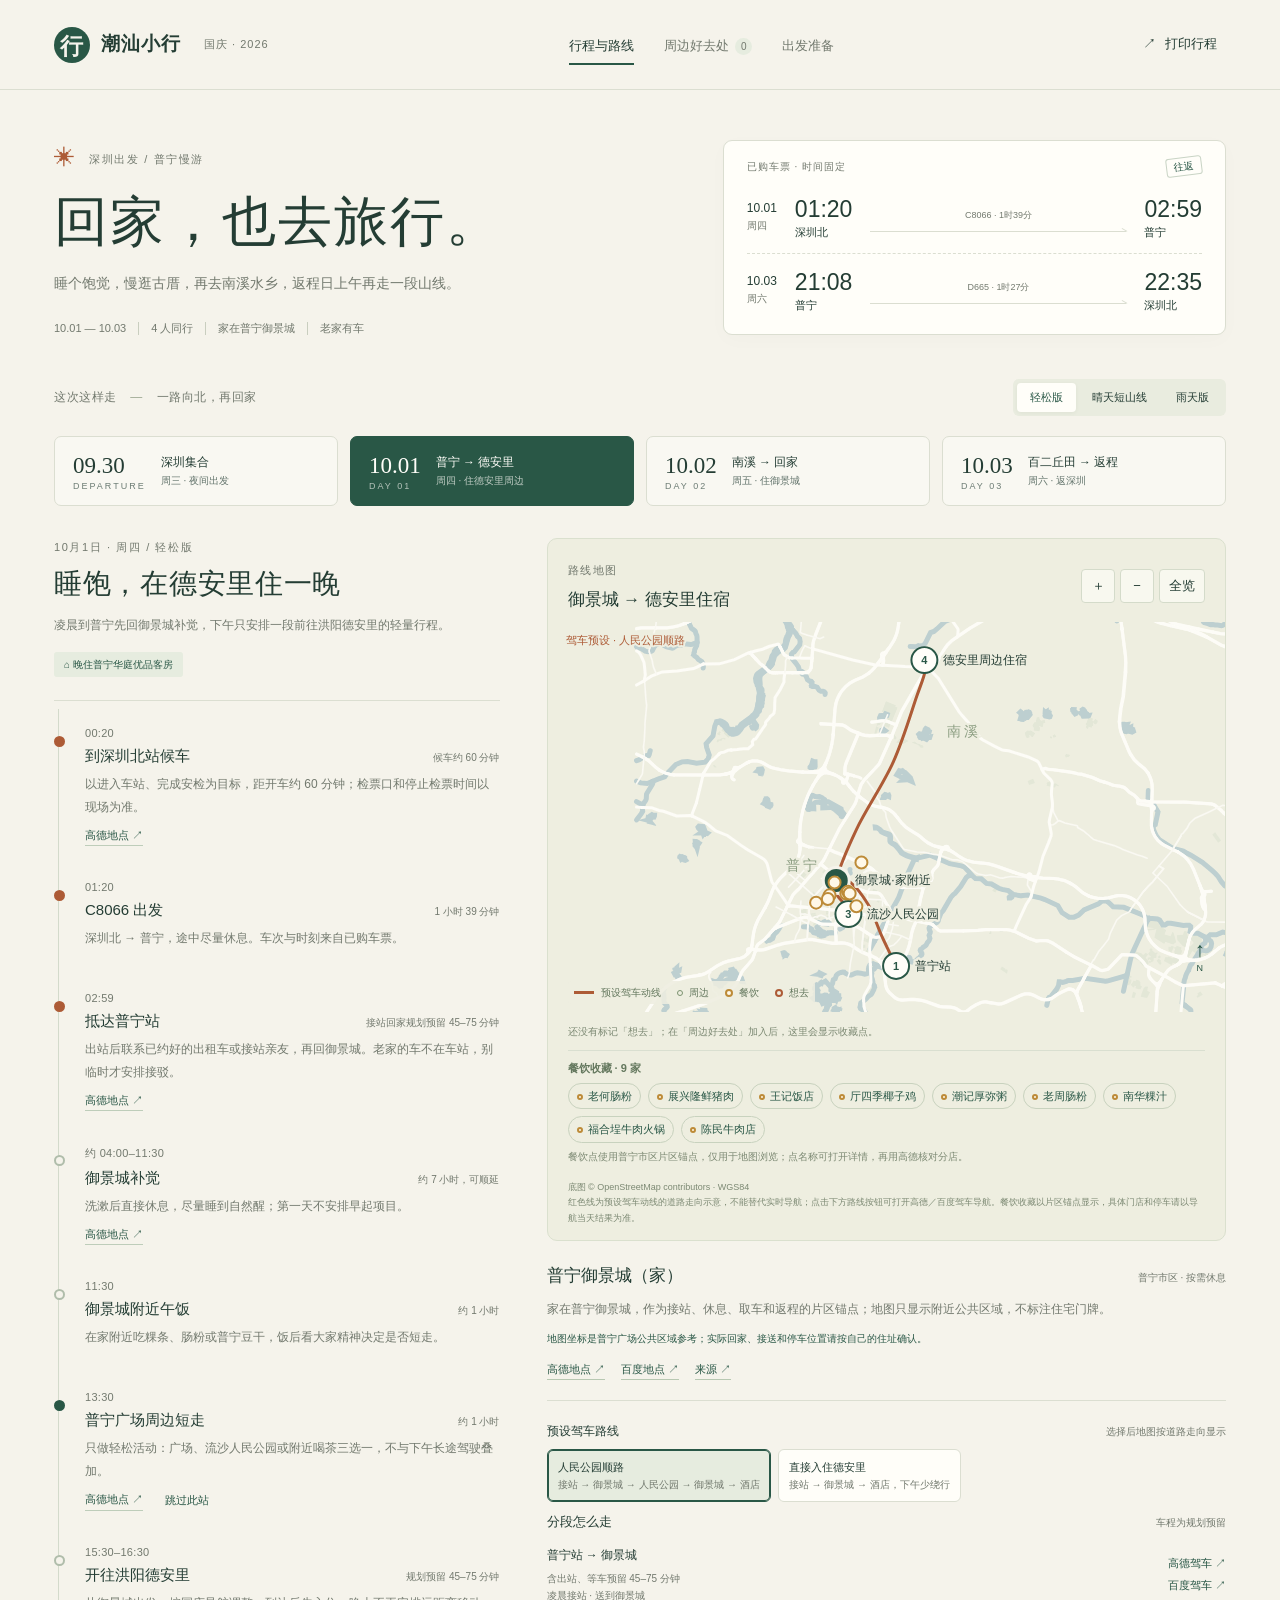
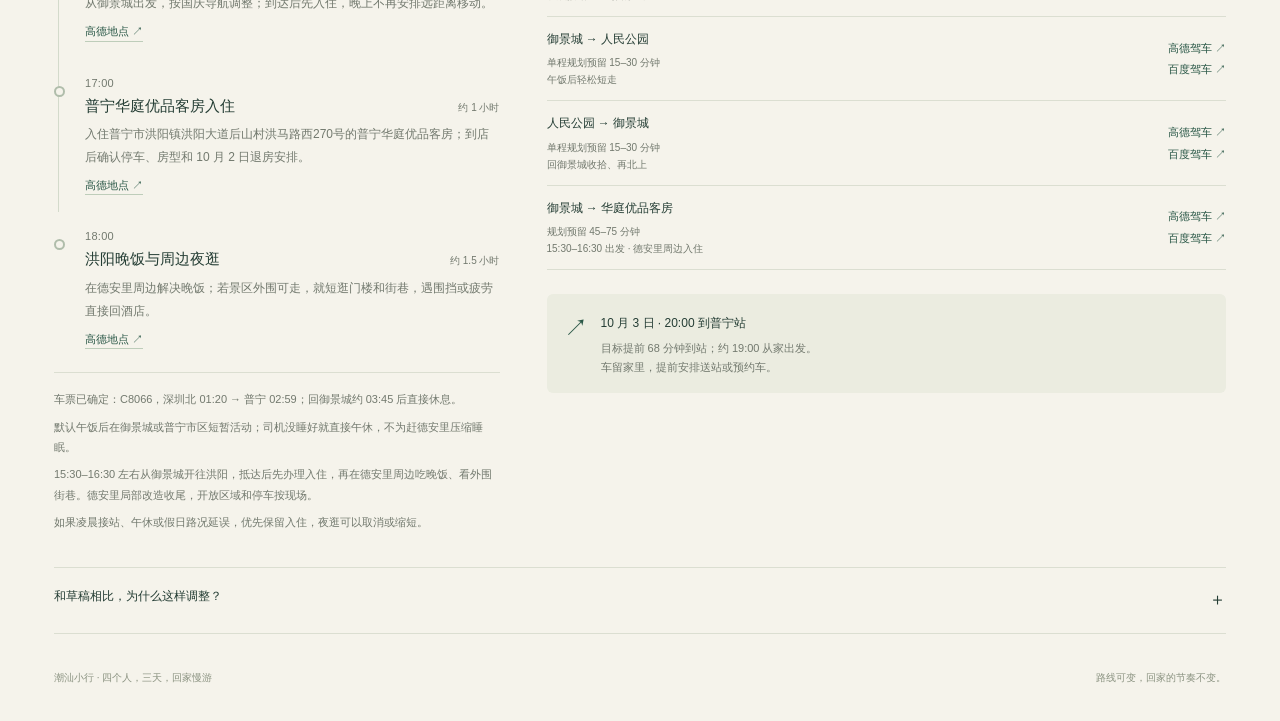
==== commit 8f9bdb99: "Improve map routes and add saved addresses" ====
--- a/output/潮汕小行.html
+++ b/output/潮汕小行.html
@@ -19,6 +19,24 @@
 #route-map .point-circle.food-point{fill:#fff8e8;stroke:#bd8b38;stroke-width:2}.food-key{width:8px;height:8px;border:2px solid #bd8b38;background:#fff8e8;border-radius:50%;margin-left:10px}.food-dot{display:inline-block;width:6px;height:6px;border:2px solid #bd8b38;background:#fff8e8;border-radius:50%;margin-right:5px}.food-summary-heading{margin-top:9px;border-top:1px solid #d9dfd0;padding-top:8px}
 @media print{body{background:white;color:black;font-size:11px}.site-header,.hero,.view,footer,.toast{display:none!important}main{padding:0;max-width:none}#print-content{display:block}#print-content h1{font-size:25px}#print-content h2{font-size:20px;margin-top:25px}#print-content p{margin:7px 0}#print-content table{border-collapse:collapse;width:100%;font-size:11px}#print-content td,#print-content th{padding:8px;border-bottom:1px solid #ccc;text-align:left}#print-content td:first-child{width:18%;white-space:nowrap}#print-content tr{break-inside:avoid}.print-day{break-before:page}.print-day:first-of-type{break-before:auto}}
 #route-map .point-circle.saved-point{fill:#f6eee7;stroke:var(--rust);stroke-width:2.5}#route-map .point-circle.saved-point.active{fill:var(--rust);stroke:var(--paper)}.saved-key{width:8px;height:8px;border:2px solid var(--rust);border-radius:50%;margin-left:10px}.map-saved-summary{padding:10px 20px 4px;color:#64785e;font-size:11px;background:#eeeee0}.saved-summary-title{font-weight:600;margin-bottom:5px}.saved-summary-items{display:flex;gap:7px;flex-wrap:wrap}.saved-summary-item{padding:3px 8px;border:1px solid #c8d2be;border-radius:14px;color:var(--green);font-size:11px}.saved-summary-item:hover{background:#e3eadb}.saved-dot{display:inline-block;width:6px;height:6px;border:2px solid var(--rust);border-radius:50%;margin-right:5px}.saved-summary-note,.saved-summary-empty{font-size:10px;color:#7c8973;margin:5px 0 2px}
+/* Preset driving route controls and road-corridor overlay */
+.route-preset-heading{display:flex;justify-content:space-between;align-items:baseline;gap:12px;margin:16px 0 8px;font-size:12px;font-weight:500}
+.route-preset-heading small{font-size:10px;color:var(--muted);font-weight:400}
+.route-preset-list{display:flex;flex-wrap:wrap;gap:7px;margin-bottom:9px}
+.route-preset{display:flex;flex-direction:column;align-items:flex-start;gap:1px;min-width:145px;max-width:100%;padding:8px 10px;border:1px solid var(--line);border-radius:6px;background:var(--white);text-align:left}
+.route-preset strong{font-size:11px;font-weight:500}
+.route-preset small{font-size:10px;color:var(--muted);line-height:1.45}
+.route-preset:hover{border-color:#9caf91;background:#f7f8ef}
+.route-preset.active{border-color:var(--green);background:var(--light-green);box-shadow:inset 0 0 0 1px var(--green)}
+.leg-links{grid-column:2;grid-row:1 / 3;display:flex;flex-direction:column;gap:3px;align-self:center;align-items:flex-end;font-size:11px}
+.leg-links a{color:var(--green);white-space:nowrap}
+#route-map .route-label{font:11px var(--sans);fill:var(--rust);paint-order:stroke;stroke:#eeeee0;stroke-width:4px;stroke-linejoin:round}
+#route-map .route-path{stroke-dasharray:none;stroke-width:3}
+.route-key{border-top-style:solid;border-top-width:3px}
+.place-address{font-size:11px!important;color:var(--ink)!important;line-height:1.65!important;margin-top:8px!important}
+.explore-card .place-address{padding:8px 0;border-top:1px solid var(--line);margin:11px 0 0!important}
+.route-preset-list{overflow-x:auto}
+@media(max-width:760px){.route-preset{min-width:132px}.route-preset-heading{margin-top:13px}.leg-links{grid-column:1 / -1;grid-row:auto;flex-direction:row;justify-content:flex-end;gap:12px;margin-top:4px}.leg-links a{font-size:10px}}
 
 </style>
   
@@ -45,9 +63,9 @@
       <div class="planner-grid">
         <section class="daily-plan" role="tabpanel" id="day-panel" aria-live="polite"><div class="day-heading"><div class="eyebrow" id="day-eyebrow"></div><h2 id="day-title"></h2><p id="day-subtitle"></p><div class="stay-line" id="day-stay"></div></div><div id="day-options"></div><ol class="timeline" id="timeline"></ol><div class="day-note" id="day-note"></div></section>
         <aside class="route-side">
-      <div class="map-panel"><div class="map-top"><div><span class="eyebrow">路线地图</span><h3 id="map-title">普宁 — 揭阳</h3></div><div class="map-buttons"><button class="icon-button" id="zoom-in" aria-label="放大地图">＋</button><button class="icon-button" id="zoom-out" aria-label="缩小地图">−</button><button class="icon-button" id="fit-map">全览</button></div></div><div class="map-wrap" id="map-wrap"><svg id="route-map" aria-label="普宁与揭阳行程地图"></svg><div class="north" aria-hidden="true">↑<span>N</span></div><div class="map-key"><span class="route-key"></span>到访顺序 <span class="nearby-key"></span>周边 <span class="food-key"></span>餐饮 <span class="saved-key"></span>想去</div></div><div id="map-saved-summary" class="map-saved-summary" aria-live="polite"></div><div class="map-foot">底图 © <a href="https://www.openstreetmap.org/copyright" target="_blank" rel="noopener noreferrer">OpenStreetMap contributors</a> · WGS84<br>虚线表示到访顺序，不是道路导航；餐饮收藏以片区锚点显示，点击地图点或下方店名可打开详情和高德搜索。标记「想去」后会显示在地图并更新摘要。</div></div>
+      <div class="map-panel"><div class="map-top"><div><span class="eyebrow">路线地图</span><h3 id="map-title">普宁 — 揭阳</h3></div><div class="map-buttons"><button class="icon-button" id="zoom-in" aria-label="放大地图">＋</button><button class="icon-button" id="zoom-out" aria-label="缩小地图">−</button><button class="icon-button" id="fit-map">全览</button></div></div><div class="map-wrap" id="map-wrap"><svg id="route-map" aria-label="普宁与揭阳行程地图"></svg><div class="north" aria-hidden="true">↑<span>N</span></div><div class="map-key"><span class="route-key"></span>预设驾车动线 <span class="nearby-key"></span>周边 <span class="food-key"></span>餐饮 <span class="saved-key"></span>想去</div></div><div id="map-saved-summary" class="map-saved-summary" aria-live="polite"></div><div class="map-foot">底图 © <a href="https://www.openstreetmap.org/copyright" target="_blank" rel="noopener noreferrer">OpenStreetMap contributors</a> · WGS84<br>红色线为预设驾车动线的道路走向示意，不能替代实时导航；点击下方路线按钮可打开高德／百度驾车导航。餐饮收藏以片区锚点显示，具体门店和停车请以导航当天结果为准。</div></div>
           <div class="place-detail" id="place-detail" aria-live="polite"></div>
-          <div class="route-legs"><div class="section-line"><h3>分段怎么走</h3><span>车程为规划预留</span></div><div id="route-legs"></div></div>
+          <div class="route-legs"><div id="route-presets"></div><div class="section-line"><h3>分段怎么走</h3><span>车程为规划预留</span></div><div id="route-legs"></div></div>
           <div class="return-reminder"><span class="reminder-icon" aria-hidden="true">↗</span><div><strong>10 月 3 日 · 20:00 到普宁站</strong><p>目标提前 68 分钟到站；约 19:00 从家出发。<br>车留家里，提前安排送站或预约车。</p></div></div>
         </aside>
       </div>
@@ -56,7 +74,7 @@
 
     <section id="explore-view" class="view" hidden><div class="page-intro"><div class="eyebrow">路上还可以遇见</div><h2>留几个喜欢的，不必全部打卡。</h2><p>洪阳、南溪和普宁市区可按体力择一加停。新增「吃什么」选项来自你的高德收藏截图，点每家店的高德入口可核对分店并规划导航。榕城地点保留作另行改线的备选，距离当前主线较远。加入「想去」仅收藏。</p></div><div class="explore-tools"><div class="filters" aria-label="地点筛选"><button data-filter="all" aria-pressed="true">全部</button><button data-filter="puning" aria-pressed="false">普宁市区</button><button data-filter="food" aria-pressed="false">吃什么</button><button data-filter="north" aria-pressed="false">洪阳 · 南溪</button><button data-filter="jieyang" aria-pressed="false">揭阳榕城</button><button data-filter="saved" aria-pressed="false">我的想去</button></div></div><div class="place-grid" id="place-grid"></div></section>
 
-    <section id="prepare-view" class="view" hidden><div class="page-intro"><div class="eyebrow">出门之前，少一点临时决定</div><h2>车、住处和返程，先安顿好。</h2><p>车票已定；10 月 1 日晚住洪阳德安里周边，具体酒店尚未预订。</p></div><div class="prep-grid"><div><h3 class="prep-heading">行前清单</h3><div id="checklist"></div></div><aside><div class="lodging-card"><span class="eyebrow">唯一一晚外宿 · 10.01</span><h3>住洪阳德安里周边</h3><p>以德安里古民居群为住宿片区锚点，选有明确停车条件、晚餐步行方便的酒店。四人建议先比较两间双床房与整套房，确认房型再订。</p><ul><li>车停酒店，晚间在德安里周边步行。</li><li>避开只能步行进入的窄巷住处。</li><li>确认 10/1 入住、10/2 退房和停车费用。</li></ul><a class="button primary" id="hotel-search" target="_blank" rel="noopener noreferrer">查找德安里周边酒店 ↗</a><small>仅建议住宿片区，没有代订或确认房态。</small></div><div class="food-card"><span class="eyebrow">吃饭不赶场</span><h3>每顿选一种就很满足</h3><p><b>普宁：</b>粿汁、肠粉、普宁豆干、牛肉火锅。<br><b>洪阳：</b>粿品和豆干，入住后的晚饭就在古镇解决。<br><b>南溪：</b>水乡周边简餐，返程方向顺路解决。<br><b>榕城：</b>粿条、乒乓粿、咸甜小吃，留作另行安排榕城时的备选。</p><small>不绑定排队网红店；人多就换下一家。四人更适合分着尝。</small></div></aside></div><details class="sources"><summary>资料来源与信息边界</summary><div id="sources-list"></div><p>整理日期：2026-09-29。车票时间来自你提供的截图；不保存订单号、座位或原始票图。开放信息是官方公开资料参考，2026 国庆临时安排、天气、交通和船班仍以出发当天公告为准。</p></details></section>
+    <section id="prepare-view" class="view" hidden><div class="page-intro"><div class="eyebrow">出门之前，少一点临时决定</div><h2>车、住处和返程，先安顿好。</h2><p>车票已定；10 月 1 日晚住普宁华庭优品客房（洪阳大道后山村洪马路西270号）。</p></div><div class="prep-grid"><div><h3 class="prep-heading">行前清单</h3><div id="checklist"></div></div><aside><div class="lodging-card"><span class="eyebrow">唯一一晚外宿 · 10.01</span><h3>住普宁华庭优品客房</h3><p>地址：普宁市洪阳镇洪阳大道后山村洪马路西270号。酒店已确定，入住前再核对停车、四人房型、前台和 10 月 2 日退房安排。</p><ul><li>车停酒店，晚间在德安里周边步行。</li><li>避开只能步行进入的窄巷住处。</li><li>确认 10/1 入住、10/2 退房和停车费用。</li></ul><a class="button primary" id="hotel-search" target="_blank" rel="noopener noreferrer">打开酒店高德定位 ↗</a><small>地址来自你的信息；停车、房型和国庆入住安排请直接向酒店确认。</small></div><div class="food-card"><span class="eyebrow">吃饭不赶场</span><h3>每顿选一种就很满足</h3><p><b>普宁：</b>粿汁、肠粉、普宁豆干、牛肉火锅。<br><b>洪阳：</b>粿品和豆干，入住后的晚饭就在古镇解决。<br><b>南溪：</b>水乡周边简餐，返程方向顺路解决。<br><b>榕城：</b>粿条、乒乓粿、咸甜小吃，留作另行安排榕城时的备选。</p><small>不绑定排队网红店；人多就换下一家。四人更适合分着尝。</small></div></aside></div><details class="sources"><summary>资料来源与信息边界</summary><div id="sources-list"></div><p>整理日期：2026-09-29。车票时间来自你提供的截图；不保存订单号、座位或原始票图。开放信息是官方公开资料参考，2026 国庆临时安排、天气、交通和船班仍以出发当天公告为准。</p></details></section>
     <section id="print-content"></section>
   </main>
   <footer><span>潮汕小行 · 四个人，三天，回家慢游</span><span>路线可变，回家的节奏不变。</span></footer>
@@ -151,82 +169,82 @@
   },
   'laohe-changfen': {
     id: 'laohe-changfen', name: '老何肠粉（龙华里店）', short: '老何肠粉', area: 'puning', category: '餐饮', art: '粉',
-    coords: null, mapCoords: [116.158, 23.315], mapAccuracy: 'area', mapLabel: '老何肠粉·普宁市区收藏锚点', query: '老何肠粉 龙华里店 普宁', duration: '早餐／快餐 30–60 分钟',
+    coords: null, mapCoords: [116.158, 23.315], mapAccuracy: 'address', mapLabel: '老何肠粉·龙华里78栋', query: '普宁市龙华里78栋 老何肠粉', address: '普宁市龙华里78栋', duration: '早餐／快餐 30–60 分钟',
     rating: '3.3', reviews: '33 条', price: '约 ¥15／人', cuisine: '快餐简餐', meal: '早餐、早午餐',
     description: '用户高德收藏的肠粉店，适合 10 月 1 日补觉后不想跑远时作为早餐或简餐备选。',
     access: '评分、人均和分店地址来自用户收藏截图；出发前点高德核对营业时间、具体门店和导航路线。',
-    source: '', sourceDate: '用户收藏截图', extra: true, collection: true
+    source: 'https://www.dianping.com/shop/H7gxWFRD1FN15xRM', sourceDate: '大众点评收藏页面 2026-09-30', extra: true, collection: true
   },
   'zhanxinglong-pork': {
     id: 'zhanxinglong-pork', name: '展兴隆深夜鲜猪肉', short: '展兴隆鲜猪肉', area: 'puning', category: '餐饮', art: '鲜',
-    coords: null, mapCoords: [116.165, 23.309], mapAccuracy: 'area', mapLabel: '展兴隆鲜猪肉·普宁市区收藏锚点', query: '展兴隆深夜鲜猪肉 普宁', duration: '夜宵 45–90 分钟',
+    coords: null, mapCoords: [116.165, 23.309], mapAccuracy: 'address', mapLabel: '展兴隆深夜鲜猪肉·长春路', query: '普宁市长春路 展兴隆深夜鲜猪肉', address: '普宁市长春路', duration: '夜宵 45–90 分钟',
     rating: '4.3', reviews: '190 条', price: '约 ¥31／人', cuisine: '鲜猪肉、夜宵', meal: '夜宵',
     description: '用户收藏的深夜鲜猪肉店，适合 10 月 1 日德安里周边晚饭后，或回御景城当晚的夜宵备选；不为它专门绕路。',
     access: '评分、人均和门店位置来自用户收藏截图；国庆营业、排队和停车请以高德当天信息为准。',
-    source: '', sourceDate: '用户收藏截图', extra: true, collection: true
+    source: 'https://www.dianping.com/shop/G77SwoepoucGOSdY', sourceDate: '大众点评收藏页面 2026-09-30', extra: true, collection: true
   },
   'wangji-rice': {
     id: 'wangji-rice', name: '王记饭店（流沙大道西店）', short: '王记饭店', area: 'puning', category: '餐饮', art: '饭',
-    coords: null, mapCoords: [116.147, 23.304], mapAccuracy: 'area', mapLabel: '王记饭店·流沙大道西片区锚点', query: '王记饭店 流沙大道西店 普宁', duration: '正餐 45–90 分钟',
+    coords: null, mapCoords: [116.147, 23.304], mapAccuracy: 'address', mapLabel: '王记饭店·流沙大道西华侨医院斜对面', query: '普宁市流沙大道西华侨医院斜对面龙菀新村16栋 王记饭店', address: '流沙大道西华侨医院斜对面龙菀新村16栋', duration: '正餐 45–90 分钟',
     rating: '4.4', reviews: '390 条', price: '约 ¥37／人', cuisine: '潮汕菜', meal: '午餐、晚餐',
     description: '用户收藏的潮汕菜饭店，位置描述为流沙大道西店；可作为 10 月 1 日普宁市区午饭或返程前一顿正餐。',
     access: '评分、人均和分店信息来自用户收藏截图；导航前核对是否为流沙大道西店，避免同名店。',
-    source: '', sourceDate: '用户收藏截图', extra: true, collection: true
+    source: 'https://www.dianping.com/shop/ka5fjnSnCBJIjJ6r', sourceDate: '大众点评收藏页面 2026-09-30', extra: true, collection: true
   },
   'ting-siji-coconut-chicken': {
     id: 'ting-siji-coconut-chicken', name: '厅四季椰子鸡（普宁翔悦时代店）', short: '厅四季椰子鸡', area: 'puning', category: '餐饮', art: '椰',
-    coords: null, mapCoords: [116.174, 23.326], mapAccuracy: 'area', mapLabel: '厅四季椰子鸡·翔悦时代片区锚点', query: '厅四季椰子鸡 普宁翔悦时代店', duration: '正餐 75–120 分钟',
+    coords: null, mapCoords: [116.174, 23.326], mapAccuracy: 'address', mapLabel: '厅四季椰子鸡·万泰新天地商场3楼', query: '普宁市万泰新天地商场3楼 厅四季椰子鸡', address: '普宁市万泰新天地商场3楼', duration: '正餐 75–120 分钟',
     rating: '4.2', reviews: '2756 条', price: '约 ¥60／人', cuisine: '椰子鸡火锅', meal: '晚餐、多人聚餐',
     description: '用户收藏的椰子鸡火锅店，有大桌和可预订标记，适合四人聚餐；国庆建议先看高德排队和订座信息。',
     access: '评分、人均和门店信息来自用户收藏截图；以高德当天营业、排队、停车和预订状态为准。',
-    source: '', sourceDate: '用户收藏截图', extra: true, collection: true
+    source: 'https://www.dianping.com/shop/k46cjAZXOnQhHthA', sourceDate: '大众点评收藏页面 2026-09-30', extra: true, collection: true
   },
   'chaoji-houmi-zhou': {
     id: 'chaoji-houmi-zhou', name: '潮记厚弥粥（十年老店）', short: '潮记厚弥粥', area: 'puning', category: '餐饮', art: '粥',
-    coords: null, mapCoords: [116.166, 23.310], mapAccuracy: 'area', mapLabel: '潮记厚弥粥·兰花广场片区锚点', query: '潮记厚弥粥 十年老店 兰花广场 普宁', duration: '早餐／夜宵 30–60 分钟',
+    coords: null, mapCoords: [116.166, 23.310], mapAccuracy: 'address', mapLabel: '潮记厚弥粥·流沙大道西龙苑新村安全小区底商', query: '普宁市流沙大道西龙苑新村安全小区底商 潮记厚弥粥', address: '流沙大道西龙苑新村安全小区底商', duration: '早餐／夜宵 30–60 分钟',
     rating: '3.9', reviews: '12 条', price: '约 ¥26／人', cuisine: '小吃快餐', meal: '早餐、夜宵',
     description: '用户收藏的老店，截图标注在兰花广场附近；适合早饭、夜宵或不想吃火锅时的轻量选择。',
     access: '评分、人均和片区来自用户收藏截图；具体入口、营业时间和停车请点高德核对。',
-    source: '', sourceDate: '用户收藏截图', extra: true, collection: true
+    source: 'https://www.dianping.com/shop/H3ethS90iy6g7XwG', sourceDate: '大众点评收藏页面 2026-09-30', extra: true, collection: true
   },
   'laozhou-changfen': {
     id: 'laozhou-changfen', name: '老周肠粉', short: '老周肠粉', area: 'puning', category: '餐饮', art: '肠',
-    coords: null, mapCoords: [116.155, 23.308], mapAccuracy: 'area', mapLabel: '老周肠粉·普宁市区收藏锚点', query: '老周肠粉 普宁', duration: '早餐／快餐 30–60 分钟',
+    coords: null, mapCoords: [116.155, 23.308], mapAccuracy: 'address', mapLabel: '老周肠粉·新光南路与德才街交叉口北行70米路东', query: '普宁市新光南路与德才街交叉口北行70米路东 老周肠粉', address: '新光南路与德才街交叉口北行70米路东', duration: '早餐／快餐 30–60 分钟',
     rating: '4.0', reviews: '146 条', price: '约 ¥23／人', cuisine: '小吃面食', meal: '早餐、早午餐',
     description: '用户收藏的肠粉店，适合 10 月 1 日午休后或 10 月 3 日山线取消时在御景城附近找早餐时比较。',
     access: '评分、人均和门店地址来自用户收藏截图；高德搜索可能出现同名结果，请核对普宁市区门店。',
-    source: '', sourceDate: '用户收藏截图', extra: true, collection: true
+    source: 'https://www.dianping.com/shop/H96Gd1z7jzxUm2f5', sourceDate: '大众点评收藏页面 2026-09-30', extra: true, collection: true
   },
   'nanhua-guozhi': {
     id: 'nanhua-guozhi', name: '南华粿汁', short: '南华粿汁', area: 'puning', category: '餐饮', art: '粿',
-    coords: null, mapCoords: [116.154, 23.306], mapAccuracy: 'area', mapLabel: '南华粿汁·普宁市区收藏锚点', query: '南华粿汁 普宁', duration: '早餐／简餐 30–60 分钟',
+    coords: null, mapCoords: [116.154, 23.306], mapAccuracy: 'address', mapLabel: '南华粿汁·金都家具对面', query: '普宁市金都家具对面 南华粿汁', address: '金都家具对面', duration: '早餐／简餐 30–60 分钟',
     rating: '4.0', reviews: '34 条', price: '约 ¥24／人', cuisine: '小吃快餐', meal: '早餐、午餐',
     description: '用户收藏的粿汁店，适合想吃潮汕本地小吃时替代固定餐馆；可和肠粉、粥店按距离二选一。',
     access: '评分、人均和门店位置来自用户收藏截图；出发前用高德确认具体店址、营业时间和停车。',
-    source: '', sourceDate: '用户收藏截图', extra: true, collection: true
+    source: 'https://www.dianping.com/shop/laLKrJxyDol6ljPM', sourceDate: '大众点评收藏页面 2026-09-30', extra: true, collection: true
   },
   'fuhecheng-beef-hotpot': {
     id: 'fuhecheng-beef-hotpot', name: '福合埕牛肉火锅（流沙总店）', short: '福合埕牛肉火锅', area: 'puning', category: '餐饮', art: '牛',
-    coords: null, mapCoords: [116.171, 23.302], mapAccuracy: 'area', mapLabel: '福合埕牛肉火锅·流沙片区锚点', query: '福合埕牛肉火锅 流沙总店 普宁', duration: '多人正餐 75–120 分钟',
+    coords: null, mapCoords: [116.171, 23.302], mapAccuracy: 'address', mapLabel: '福合埕牛肉火锅·文竹北路仁志昌宾馆楼下', query: '普宁市流沙东街道文竹北路仁志昌宾馆楼下 福合埕牛肉火锅', address: '流沙东街道文竹北路仁志昌宾馆楼下（第一实验小学斜对面）', duration: '多人正餐 75–120 分钟',
     rating: '4.3', reviews: '1358 条', price: '约 ¥74／人', cuisine: '潮汕牛肉火锅', meal: '晚餐、多人聚餐',
     description: '用户收藏的流沙总店，适合四人安排一顿牛肉火锅；国庆时段建议提前确认等位和停车。',
     access: '评分、人均和门店信息来自用户收藏截图；以高德当天营业、排队、停车和分店信息为准。',
-    source: '', sourceDate: '用户收藏截图', extra: true, collection: true
+    source: 'https://www.dianping.com/shop/k55nXLnoiBtqiz9p', sourceDate: '大众点评收藏页面 2026-09-30', extra: true, collection: true
   },
   'chenmin-beef': {
     id: 'chenmin-beef', name: '陈民牛肉店', short: '陈民牛肉店', area: 'puning', category: '餐饮', art: '牛',
-    coords: null, mapCoords: [116.167, 23.309], mapAccuracy: 'area', mapLabel: '陈民牛肉店·兰花广场片区锚点', query: '陈民牛肉店 兰花广场 普宁', duration: '快餐 30–60 分钟',
+    coords: null, mapCoords: [116.167, 23.309], mapAccuracy: 'address', mapLabel: '陈民牛肉店·流沙大道南平里127栋', query: '普宁市流沙大道南平里127栋 陈民牛肉店', address: '流沙大道南平里127栋', duration: '快餐 30–60 分钟',
     rating: '3.7', reviews: '9 条', price: '约 ¥40／人', cuisine: '快餐简餐', meal: '午餐、晚餐',
     description: '用户收藏的牛肉店，截图标注兰花广场附近；评论量较少，适合顺路尝试，不建议为它专门绕行。',
     access: '评分、人均和片区来自用户收藏截图；导航前核对实际门店、营业状态和停车条件。',
-    source: '', sourceDate: '用户收藏截图', extra: true, collection: true
+    source: 'https://www.dianping.com/shop/k3SCqABAVu8YGJ9r', sourceDate: '大众点评收藏页面 2026-09-30', extra: true, collection: true
   },
   hotel: {
-    id: 'hotel', name: '德安里周边住宿', short: '德安里住一晚', area: 'north', category: '住宿', art: '宿',
-    coords: [116.2115198, 23.4366566], mapLabel: '德安里周边住宿·未订', query: '广东省揭阳市普宁市洪阳镇德安里附近酒店', duration: '10 月 1 日住 1 晚',
-    description: '以德安里建筑群作为住宿片区锚点，不代表某家酒店。优先选择能停车、晚餐步行方便、10 月 2 日驶出顺畅的位置。',
-    access: '尚未选定或预订；订房前确认四人的房型、停车位、入住时间、退房和取消规则。',
-    source: 'http://www.puning.gov.cn/xwzx/pnxw/content/post_1047610.html', sourceDate: '2026-09-16', extra: false
+    id: 'hotel', name: '普宁华庭优品客房', short: '华庭优品客房', area: 'north', category: '住宿', art: '宿',
+    coords: null, mapCoords: [116.2115198, 23.4366566], mapAccuracy: 'address', mapLabel: '普宁华庭优品客房·后山村片区', query: '普宁华庭优品客房 普宁市洪阳镇洪阳大道后山村洪马路西270号', address: '普宁市洪阳镇洪阳大道后山村洪马路西270号', duration: '10 月 1 日住 1 晚',
+    description: '已确定住在普宁华庭优品客房：普宁市洪阳镇洪阳大道后山村洪马路西270号。地图仍以洪阳片区参考点展示，导航请使用高德地址搜索。',
+    access: '酒店名称和地址来自用户提供信息；入住、停车、房型和国庆前台安排请直接向酒店确认。',
+    source: 'https://uri.amap.com/search?keyword=%E6%99%AE%E5%AE%81%E5%8D%8E%E5%BA%AD%E4%BC%98%E5%93%81%E5%AE%A2%E6%88%BF%20%E6%99%AE%E5%B8%82%E6%B4%AA%E9%98%B3%E9%95%87%E6%B4%AA%E9%98%B3%E5%A4%A7%E9%81%93%E5%90%8E%E5%B1%B1%E6%9D%91%E6%B4%AA%E9%A9%AC%E8%B7%AF%E8%A5%BF270%E5%8F%B7&city=%E6%8F%AD%E9%98%B3&view=map', sourceDate: '用户提供地址 2026-09-30', extra: false
   },
   jinxianmen: {
     id: 'jinxianmen', name: '进贤门', short: '进贤门', area: 'jieyang', category: '古建', art: '门',
@@ -336,7 +354,7 @@
       id: 'd1', date: '10月1日', weekday: '周四', short: '普宁 → 德安里',
       title: '睡饱，在德安里住一晚',
       subtitle: '凌晨到普宁先回御景城补觉，下午只安排一段前往洪阳德安里的轻量行程。',
-      stay: '晚住洪阳／德安里周边酒店（待选）', tags: ['凌晨抵达', '下午北上', '住德安里周边'],
+      stay: '晚住普宁华庭优品客房', tags: ['凌晨抵达', '下午北上', '住华庭优品客房'],
       notes: [
         '车票已确定：C8066，深圳北 01:20 → 普宁 02:59；回御景城约 03:45 后直接休息。',
         '默认午饭后在御景城或普宁市区短暂活动；司机没睡好就直接午休，不为赶德安里压缩睡眠。',
@@ -351,7 +369,7 @@
         { time: '11:30', title: '御景城附近午饭', desc: '在家附近吃粿条、肠粉或普宁豆干，饭后看大家精神决定是否短走。', place: null, kind: 'meal', duration: '约 1 小时' },
         { time: '13:30', title: '普宁广场周边短走', desc: '只做轻松活动：广场、流沙人民公园或附近喝茶三选一，不与下午长途驾驶叠加。', place: 'park', kind: 'visit', duration: '约 1 小时' },
         { time: '15:30–16:30', title: '开往洪阳德安里', desc: '从御景城出发，按国庆导航调整；到达后先入住，晚上不再安排远距离移动。', place: 'hotel', kind: 'drive', duration: '规划预留 45–75 分钟' },
-        { time: '17:00', title: '德安里周边酒店入住', desc: '酒店片区已确定，具体酒店尚未预订。确认停车、晚餐步行距离和 10 月 2 日退房安排。', place: 'hotel', kind: 'rest', duration: '约 1 小时' },
+        { time: '17:00', title: '普宁华庭优品客房入住', desc: '入住普宁市洪阳镇洪阳大道后山村洪马路西270号的普宁华庭优品客房；到店后确认停车、房型和 10 月 2 日退房安排。', place: 'hotel', kind: 'rest', duration: '约 1 小时' },
         { time: '18:00', title: '洪阳晚饭与周边夜逛', desc: '在德安里周边解决晚饭；若景区外围可走，就短逛门楼和街巷，遇围挡或疲劳直接回酒店。', place: 'deanli', kind: 'meal', duration: '约 1.5 小时' }
       ]
     },
@@ -403,7 +421,7 @@
   preparation: [
     { title: '出发前先落实三件事', items: [
       '确认 10 月 1 日 02:59 普宁站接站：亲友或预约出租车，直接送到御景城。',
-      '订 10 月 1 日一晚德安里／洪阳周边酒店：确认停车、四人房型、晚餐步行距离和 10 月 2 日退房。',
+      '确认 10 月 1 日入住普宁华庭优品客房：核对洪阳大道后山村洪马路西270号、停车、四人房型和 10 月 2 日退房。',
       '安排 10 月 3 日 19:00 御景城到普宁站的接送，目标 20:00 到站，自家车留家。'
     ]},
     { title: '按当天情况决定', items: [
@@ -419,7 +437,7 @@
     ]}
   ],
   changes: [
-    { from: '第一晚住榕城，第二天老城步行', to: '10 月 1 日晚住德安里周边', why: '住宿与洪阳古镇、德安里安排在同一片区，减少夜间长途移动，也更符合已确定的住宿计划。' },
+    { from: '第一晚住榕城，第二天老城步行', to: '10 月 1 日晚住普宁华庭优品客房', why: '酒店地址在洪阳大道后山村，和德安里、南溪北行方向顺路，减少夜间长途移动。' },
     { from: '南溪和洪阳、榕城串成一条外宿线', to: '10 月 2 日南溪水乡及周边后回御景城', why: '南溪成为当天主线，下午设硬返家窗口，晚上回家休息，为第二天早起山线留体力。' },
     { from: '返程日前安排百二丘田', to: '10 月 3 日早上百二丘田，最迟 11:00 离开山线', why: '山线放在确定的返程日上午，下午完整留给午休、打包和送站缓冲。' },
     { from: '家里位置写作普宁广场附近', to: '地图锚点改为御景城', why: '只显示御景城片区，不标住宅地址；接站、回家和送站都按御景城理解。' }
@@ -435,12 +453,13 @@
   const plan = window.TRIP_PLAN;
   const escape = value => String(value ?? '').replace(/[&<>"']/g, c => ({'&':'&amp;','<':'&lt;','>':'&gt;','"':'&quot;',"'":'&#39;'}[c]));
   const STORE_KEY = 'chaoshan-trip-v2';
-  const defaults = {day:'d1',mode:'relaxed',nanxi:true,view:'planner',filter:'all',saved:[],checks:[],skipped:[]};
+  const defaults = {day:'d1',mode:'relaxed',nanxi:true,view:'planner',filter:'all',routeVariant:'',saved:[],checks:[],skipped:[]};
   let state = {...defaults};
   try {
     const old = JSON.parse(localStorage.getItem(STORE_KEY) || 'null');
     if (old && typeof old === 'object') {
       for (const [key, values] of Object.entries({day:['arrival','d1','d2','d3'],mode:['relaxed','outdoor','rain'],view:['planner','explore','prepare'],filter:['all','puning','north','jieyang','food','saved']})) if(values.includes(old[key])) state[key]=old[key];
+      if(typeof old.routeVariant==='string') state.routeVariant=old.routeVariant;
       for(const key of ['saved','checks','skipped']) if(Array.isArray(old[key])) state[key]=old[key].filter(x=>typeof x==='string');
       state.nanxi=old.nanxi===true;
     }
@@ -467,6 +486,68 @@
   const baiduSearch = id => `https://api.map.baidu.com/place/search?query=${encodeURIComponent(places[id].query || places[id].name)}&region=${encodeURIComponent(places[id].area==='shenzhen'?'深圳':'揭阳')}&output=html&src=webapp.chaoshan.trip`;
   const routePoint = id => {const p=places[id];return p.coords && !['home','hotel','mountain'].includes(id)?`latlng:${p.coords[1]},${p.coords[0]}|name:${p.query||p.name}`:p.query||p.name;};
   const routeLink = (from,to,mode='driving') => `https://api.map.baidu.com/direction?origin=${encodeURIComponent(routePoint(from))}&destination=${encodeURIComponent(routePoint(to))}&mode=${mode}&region=${encodeURIComponent(places[from].area==='shenzhen'?'深圳':'揭阳')}&coord_type=wgs84&output=html&src=webapp.chaoshan.trip`;
+  // Amap's public URI scheme opens a real car route with live traffic and
+  // turn-by-turn directions. Coordinates are only sent for verified points;
+  // area anchors fall back to a named search so the traveller can confirm the
+  // entrance before starting navigation.
+  const amapPoint = id => {
+    const p=places[id], c=hasExactCoords(id)?p.coords:null;
+    return c ? `${c[0]},${c[1]},${encodeURIComponent(p.query||p.name)}` : encodeURIComponent(p.query||p.name);
+  };
+  const amapRouteLink = (from,to,via=[]) => {
+    const a=places[from], b=places[to], ac=hasExactCoords(from), bc=hasExactCoords(to);
+    if(!ac || !bc) return searchLink(to);
+    const viaPart=via.filter(hasExactCoords).map(amapPoint).join(';');
+    return `https://uri.amap.com/navigation?from=${amapPoint(from)}&to=${amapPoint(to)}${viaPart?`&via=${viaPart}`:''}&mode=car&coordinate=wgs84&callnative=0`;
+  };
+
+  /*
+   * The overview map is deliberately a road-corridor illustration rather
+   * than a straight point-to-point connector. Each preset contains optional
+   * intermediate road waypoints, and its links open the live Amap/Baidu route.
+   * This makes the choice explicit while avoiding a false promise that a
+   * static map can know National Day traffic or temporary road controls.
+   */
+  const ROUTE_PRESETS = {
+    arrival: [
+      {id:'arrival-direct',label:'普宁站 → 御景城',note:'夜间接站后直接回家',points:['puning-station','home'],via:{'puning-station>home':[[116.186,23.286],[116.178,23.303],[116.166,23.316]]}},
+    ],
+    d1: [
+      {id:'d1-city',label:'人民公园顺路',note:'接站 → 御景城 → 人民公园 → 御景城 → 酒店',points:['puning-station','home','park','home','hotel'],via:{'puning-station>home':[[116.186,23.286],[116.178,23.303],[116.166,23.316]],'home>park':[[116.159,23.309],[116.164,23.303]],'park>home':[[116.164,23.303],[116.159,23.309]],'home>hotel':[[116.171,23.344],[116.193,23.381],[116.207,23.417],[116.212,23.431]]}},
+      {id:'d1-rest',label:'直接入住德安里',note:'接站 → 御景城 → 酒店，下午少绕行',points:['puning-station','home','hotel'],via:{'puning-station>home':[[116.186,23.286],[116.178,23.303],[116.166,23.316]],'home>hotel':[[116.171,23.344],[116.193,23.381],[116.207,23.417],[116.212,23.431]]}},
+    ],
+    d2: [
+      {id:'d2-water-temple',label:'水乡＋南岩',note:'德安里 → 南溪水乡 → 南岩古寺 → 御景城',points:['hotel','nanxi','nanyan','home'],via:{'hotel>nanxi':[[116.216,23.428],[116.227,23.414],[116.237,23.401]],'nanxi>nanyan':[[116.242,23.400],[116.248,23.406]],'nanyan>home':[[116.245,23.404],[116.229,23.381],[116.202,23.350],[116.178,23.326]]}},
+      {id:'d2-water-home',label:'只走南溪水乡',note:'德安里 → 南溪水乡 → 御景城',points:['hotel','nanxi','home'],via:{'hotel>nanxi':[[116.216,23.428],[116.227,23.414],[116.237,23.401]],'nanxi>home':[[116.225,23.383],[116.205,23.355],[116.178,23.326]]}},
+      {id:'d2-direct-home',label:'直接回御景城',note:'退房 → 御景城，适合雨天或想休息',points:['hotel','home'],via:{'hotel>home':[[116.209,23.413],[116.197,23.381],[116.178,23.344],[116.166,23.316]]}},
+    ],
+    d3: [
+      {id:'d3-mountain',label:'百二丘田山线',note:'御景城 → 百二丘田 → 御景城 → 普宁站',points:['home','mountain','home','puning-station'],via:{'home>mountain':[[116.163,23.300],[116.157,23.282],[116.166,23.265]],'mountain>home':[[116.166,23.276],[116.172,23.294],[116.166,23.316]],'home>puning-station':[[116.176,23.302],[116.185,23.287],[116.194,23.269]]}},
+      {id:'d3-direct-station',label:'休息后直接去车站',note:'御景城 → 普宁站，给返程留充足缓冲',points:['home','puning-station'],via:{'home>puning-station':[[116.176,23.302],[116.185,23.287],[116.194,23.269]]}},
+    ],
+  };
+  const routePresets = () => {
+    let presets=(ROUTE_PRESETS[state.day]||[]).slice();
+    if(state.day==='d1'&&skippedVisit('park')) presets=presets.filter(p=>p.id!=='d1-city');
+    if(state.day==='d2'&&(!nanxiPlanned()||skippedVisit('nanxi'))) presets=presets.filter(p=>p.id==='d2-direct-home');
+    if(state.day==='d2'&&skippedVisit('nanyan')) presets=presets.filter(p=>p.id!=='d2-water-temple');
+    if(state.day==='d3'&&!mountainPlanned()) presets=presets.filter(p=>p.id==='d3-direct-station');
+    return presets.length?presets:ROUTE_PRESETS[state.day]||[];
+  };
+  const activeRoutePreset = () => {const options=routePresets();return options.find(p=>p.id===state.routeVariant)||options[0]||null;};
+  const routeShape = preset => {
+    if(!preset)return [];
+    const out=[];
+    for(let i=0;i<preset.points.length-1;i++){
+      const from=preset.points[i],to=preset.points[i+1],a=visualCoords(from),b=visualCoords(to);
+      if(!a||!b)continue;
+      const via=(preset.via&&preset.via[`${from}>${to}`])||[];
+      const seg=[a,...via,b];
+      if(i)seg.shift();
+      out.push(...seg);
+    }
+    return out;
+  };
   const external = (href,label,cls='') => `<a href="${escape(href)}" class="${cls}" target="_blank" rel="noopener noreferrer">${label}</a>`;
   const toast = msg => {$('toast').textContent=msg;$('toast').hidden=false;clearTimeout(toastTimeout);toastTimeout=setTimeout(()=>$('toast').hidden=true,2800);};
   const areaName = area => ({puning:'普宁市区',north:'洪阳 · 南溪',jieyang:'揭阳榕城',shenzhen:'深圳'}[area]||area);
@@ -564,7 +645,11 @@
       return `<li class="timeline-item ${s.kind}" ${s.skipped?'style="opacity:.52"':''}><div class="timeline-time">${escape(s.time)}${s.skipped?' · 已跳过':''}</div><div class="timeline-title-row"><button class="timeline-title" ${p?'data-place="'+s.place+'"':'disabled'}>${escape(s.title)}</button><span class="duration">${escape(s.duration)}</span></div><p class="timeline-desc">${escape(s.skipped?'这个时段留给休息或自由活动，不自动塞入其他景点。':s.desc)}</p><div class="inline-links">${p&&!s.skipped?external(searchLink(s.place),'高德地点 ↗'):''}${skip?`<button class="skip-stop" data-skip="${escape(s.key)}">${s.skipped?'恢复此站':'跳过此站'}</button>`:''}</div></li>`;
     }).join('');
     $('day-note').innerHTML=day.notes.map(n=>`<p>${escape(n)}</p>`).join('');
-    $('route-legs').innerHTML=routeLegs().map(l=>`<div class="leg"><span>${escape(places[l.from].short||places[l.from].name)} → ${escape(places[l.to].short||places[l.to].name)}</span><small>${escape(l.time)}<br>${escape(l.note)}</small>${external(routeLink(l.from,l.to,l.mode),'百度路线 ↗')}</div>`).join('');
+    const presets=routePresets(), activePreset=activeRoutePreset();
+    if(state.routeVariant!==activePreset?.id){state.routeVariant=activePreset?.id||'';save();}
+    const presetBox=$('route-presets');
+    if(presetBox) presetBox.innerHTML=presets.length?`<div class="route-preset-heading"><span>预设驾车路线</span><small>选择后地图按道路走向显示</small></div><div class="route-preset-list">${presets.map(p=>`<button class="route-preset ${p.id===activePreset?.id?'active':''}" data-route-preset="${escape(p.id)}" aria-pressed="${p.id===activePreset?.id}"><strong>${escape(p.label)}</strong><small>${escape(p.note)}</small></button>`).join('')}</div>`:'';
+    $('route-legs').innerHTML=routeLegs().map(l=>`<div class="leg"><span>${escape(places[l.from].short||places[l.from].name)} → ${escape(places[l.to].short||places[l.to].name)}</span><small>${escape(l.time)}<br>${escape(l.note)}</small><div class="leg-links">${external(amapRouteLink(l.from,l.to),'高德驾车 ↗')}${external(routeLink(l.from,l.to,l.mode),'百度驾车 ↗')}</div></div>`).join('');
     document.querySelectorAll('[data-mode]').forEach(b=>b.setAttribute('aria-pressed',b.dataset.mode===state.mode));
     selected=state.day==='arrival'?'puning-station':state.day==='d1'?'home':state.day==='d2'?'hotel':mountainPlanned()?'mountain':'home';
     renderPlace();
@@ -576,7 +661,8 @@
     const precise=hasExactCoords(selected) && !['mountain','home','hotel'].includes(selected);
     const point=visualCoords(selected);
     const mapNote=!point?'<p>此点未标注地图坐标；点高德核对具体入口与实际位置。</p>':!hasExactCoords(selected)?'<p class="coordinate-note">地图使用片区定位参考；具体入口、分店和停车请以高德导航为准。</p>':selected==='mountain'?'<p>地图仅标灰寨村方位，不是百二丘田景区入口。</p>':precise?'<p class="coordinate-note">地图为建筑／场地中心点；停车、入口请看导航。</p>':'';
-    $('place-detail').innerHTML=`<div class="detail-top"><h3>${escape(p.name)}</h3><span>${escape(areaName(p.area))} · ${escape(p.duration||'位置参考')}</span></div><p>${escape(p.description)}</p><span class="verified-status">${escape(p.access)}</span>${mapNote}<div class="detail-actions">${external(searchLink(selected),'高德地点 ↗')}${external(baiduSearch(selected),'百度地点 ↗')}${p.source?external(p.source,'来源 ↗'):''}${p.extra?`<button data-save="${selected}">${state.saved.includes(selected)?'✓ 已加入想去':'＋ 加入想去'}</button>`:''}</div>`;
+    const address=p.address?`<p class="place-address"><b>地址：</b>${escape(p.address)}</p>`:'';
+    $('place-detail').innerHTML=`<div class="detail-top"><h3>${escape(p.name)}</h3><span>${escape(areaName(p.area))} · ${escape(p.duration||'位置参考')}</span></div><p>${escape(p.description)}</p>${address}<span class="verified-status">${escape(p.access)}</span>${mapNote}<div class="detail-actions">${external(searchLink(selected),'高德地点 ↗')}${external(baiduSearch(selected),'百度地点 ↗')}${p.source?external(p.source,'来源 ↗'):''}${p.extra?`<button data-save="${selected}">${state.saved.includes(selected)?'✓ 已加入想去':'＋ 加入想去'}</button>`:''}</div>`;
   }
 
   function mapBounds(ids) {
@@ -631,8 +717,13 @@
     scene.append('g').selectAll('path').data(features).join('path').attr('class',d=>`geo-${d.properties.kind} ${d.properties.class||''}`).attr('d',path);
     const route=routePoints();
     const ids=[...new Set(route.filter(id=>visualCoords(id)))];
-    const coords=route.map(id=>{const c=visualCoords(id);return c?mapTransform.apply(mapProjection(c)):null;});
-    scene.append('path').datum(coords).attr('class','route-path').attr('d',d3.line().defined(d=>d!==null));
+    const preset=activeRoutePreset();
+    const shape=routeShape(preset);
+    const coords=(shape.length?shape:route.map(id=>visualCoords(id)).filter(Boolean)).map(c=>mapTransform.apply(mapProjection(c)));
+    scene.append('path').datum(coords).attr('class','route-path').attr('d',d3.line().curve(d3.curveCatmullRom.alpha(.35)));
+    if(preset){
+      scene.append('text').attr('class','route-label').attr('x',18).attr('y',22).text(`驾车预设 · ${preset.label}`);
+    }
     if(!cityDetail){const labels=[{name:'普宁',pos:[116.139,23.322]},{name:'洪阳',pos:[116.180,23.459]},{name:'南溪',pos:[116.235,23.395]}];scene.append('g').selectAll('text').data(labels).join('text').attr('class','town-label').attr('x',d=>mapTransform.apply(mapProjection(d.pos))[0]).attr('y',d=>mapTransform.apply(mapProjection(d.pos))[1]).text(d=>d.name);}
     let nearby=state.day==='d1'?['park']:state.day==='d2'?['deanli']:['deanli'];
     nearby=nearby.filter(id=>{const c=visualCoords(id);return !ids.includes(id)&&c&&!ids.some(other=>String(visualCoords(other))===String(c));});
@@ -666,14 +757,14 @@
 
   function renderExplore() {
     const items=Object.values(places).filter(p=>p.extra&&(state.filter==='all'||(state.filter==='saved'?state.saved.includes(p.id):state.filter==='food'?p.category==='餐饮':p.area===state.filter)));
-    $('place-grid').innerHTML=items.length?items.map(p=>{const facts=p.category==='餐饮'?`<div class="food-facts"><span>${escape(p.cuisine||'餐饮')}</span><span>评分 ${escape(p.rating||'—')} · ${escape(p.reviews||'暂无评论')}</span><span>${escape(p.price||'价格待核')}</span><span>适合 ${escape(p.meal||'按当天营业安排')}</span></div>`:'';return `<article class="explore-card"><div class="place-art"><span class="art-label">${escape(areaName(p.area))}${p.collection?' · 我的收藏':''}</span><span class="art-word" aria-hidden="true">${escape(p.art||'游')}</span></div><div class="explore-card-content"><div class="card-meta"><span>${escape(p.category)}</span><span>${escape(p.duration)}</span></div><h3>${escape(p.name)}</h3>${facts}<p>${escape(p.description)}</p><div class="visit-info">${escape(p.access)} ${p.source?external(p.source,'资料 ↗'):''}</div><div class="detail-actions">${external(searchLink(p.id),'高德地点 / 导航 ↗')}${external(baiduSearch(p.id),'百度地点 ↗')}<button data-save="${p.id}" aria-pressed="${state.saved.includes(p.id)}">${state.saved.includes(p.id)?'✓ 已想去':'＋ 想去'}</button></div></div></article>`}).join(''):'<p class="explore-empty">还没有符合条件的地点。切换片区或回到「全部」看看。</p>';
+    $('place-grid').innerHTML=items.length?items.map(p=>{const facts=p.category==='餐饮'?`<div class="food-facts"><span>${escape(p.cuisine||'餐饮')}</span><span>评分 ${escape(p.rating||'—')} · ${escape(p.reviews||'暂无评论')}</span><span>${escape(p.price||'价格待核')}</span><span>适合 ${escape(p.meal||'按当天营业安排')}</span></div>`:'';const address=p.address?`<div class="place-address"><b>地址：</b>${escape(p.address)}</div>`:'';return `<article class="explore-card"><div class="place-art"><span class="art-label">${escape(areaName(p.area))}${p.collection?' · 我的收藏':''}</span><span class="art-word" aria-hidden="true">${escape(p.art||'游')}</span></div><div class="explore-card-content"><div class="card-meta"><span>${escape(p.category)}</span><span>${escape(p.duration)}</span></div><h3>${escape(p.name)}</h3>${facts}${address}<p>${escape(p.description)}</p><div class="visit-info">${escape(p.access)} ${p.source?external(p.source,'资料 ↗'):''}</div><div class="detail-actions">${external(searchLink(p.id),'高德地点 / 导航 ↗')}${external(baiduSearch(p.id),'百度地点 ↗')}<button data-save="${p.id}" aria-pressed="${state.saved.includes(p.id)}">${state.saved.includes(p.id)?'✓ 已想去':'＋ 想去'}</button></div></div></article>`}).join(''):'<p class="explore-empty">还没有符合条件的地点。切换片区或回到「全部」看看。</p>';
     document.querySelectorAll('[data-filter]').forEach(b=>b.setAttribute('aria-pressed',b.dataset.filter===state.filter));
     $('saved-count').textContent=state.saved.length;
   }
 
   function renderPrep() {
     $('checklist').innerHTML=plan.preparation.map((g,gi)=>`<section class="check-group"><h4>${escape(g.title)}</h4>${g.items.map((item,i)=>{const key=`${gi}-${i}`;return `<label class="check-item"><input type="checkbox" data-check="${key}" ${state.checks.includes(key)?'checked':''}><span>${escape(item)}</span></label>`;}).join('')}</section>`).join('');
-    $('hotel-search').href='https://uri.amap.com/search?keyword='+encodeURIComponent('普宁市洪阳镇德安里附近酒店')+'&city='+encodeURIComponent('揭阳')+'&view=map';
+    $('hotel-search').href=searchLink('hotel');
     $('sources-list').innerHTML='<ol>'+(window.TRIP_SOURCES||[]).map(s=>`<li>${external(s.url,escape(s.title))} · ${escape(s.date)}<br>${escape(s.note)}</li>`).join('')+'</ol>';
     $('changes-list').innerHTML=plan.changes.map(c=>`<div class="change-item"><div><small>草稿</small>${escape(c.from)}</div><div><small>这次建议</small>${escape(c.to)}</div><p>${escape(c.why)}</p></div>`).join('');
   }
@@ -688,7 +779,7 @@
   }
 
   function buildPrint() {
-    $('print-content').innerHTML=`<h1>潮汕小行 · 四人国庆行程</h1><p>2026 年 10 月 1–3 日 · 普宁御景城有家、有车 · ${state.mode==='outdoor'?'晴天户外版':state.mode==='rain'?'雨天版':'轻松版'} · ${nanxiPlanned()?'包含南溪主线':'跳过南溪水乡'}</p><p>已购：10/1 C8066 深圳北 01:20 → 普宁 02:59；10/3 D665 普宁 21:08 → 深圳北 22:35。</p><p>住宿：10/1 德安里周边酒店（未订）；10/2 回御景城；10/3 返回深圳。</p>${plan.days.map(raw=>{const d=dayCopy(raw);return `<section class="print-day"><h2>${escape(d.date+' · '+d.title)}</h2><p>${escape(d.subtitle)}</p><table><thead><tr><th>时间</th><th>安排</th></tr></thead><tbody>${dayStops(d).map(s=>`<tr><td>${escape(s.time)}</td><td><b>${escape(s.title)}${s.skipped?'（已跳过）':''}</b><br>${escape(s.skipped?'自由休息时段':s.desc)}</td></tr>`).join('')}</tbody></table></section>`;}).join('')}<p>交通均为规划预留，非实时导航。国庆开放与船班出发前复核。${mountainPlanned()?'10/3 百二丘田最迟 11:00 离开山线；':'10/3 百二丘田已取消；'}约 19:00 从御景城出门，目标 20:00 到普宁站，车辆留家。资料核对日期：2026-09-29。</p>`;
+    $('print-content').innerHTML=`<h1>潮汕小行 · 四人国庆行程</h1><p>2026 年 10 月 1–3 日 · 普宁御景城有家、有车 · ${state.mode==='outdoor'?'晴天户外版':state.mode==='rain'?'雨天版':'轻松版'} · ${nanxiPlanned()?'包含南溪主线':'跳过南溪水乡'}</p><p>已购：10/1 C8066 深圳北 01:20 → 普宁 02:59；10/3 D665 普宁 21:08 → 深圳北 22:35。</p><p>住宿：10/1 普宁华庭优品客房（洪阳大道后山村洪马路西270号）；10/2 回御景城；10/3 返回深圳。</p>${plan.days.map(raw=>{const d=dayCopy(raw);return `<section class="print-day"><h2>${escape(d.date+' · '+d.title)}</h2><p>${escape(d.subtitle)}</p><table><thead><tr><th>时间</th><th>安排</th></tr></thead><tbody>${dayStops(d).map(s=>`<tr><td>${escape(s.time)}</td><td><b>${escape(s.title)}${s.skipped?'（已跳过）':''}</b><br>${escape(s.skipped?'自由休息时段':s.desc)}</td></tr>`).join('')}</tbody></table></section>`;}).join('')}<p>交通均为规划预留，非实时导航。国庆开放与船班出发前复核。${mountainPlanned()?'10/3 百二丘田最迟 11:00 离开山线；':'10/3 百二丘田已取消；'}约 19:00 从御景城出门，目标 20:00 到普宁站，车辆留家。资料核对日期：2026-09-29。</p>`;
   }
 
   document.addEventListener('click',event=>{
@@ -696,6 +787,7 @@
     if(b.dataset.day){state.day=b.dataset.day;save();renderDay();}
     else if(b.dataset.mode){state.mode=b.dataset.mode;save();renderDay();toast(state.mode==='outdoor'?'已切换晴天户外安排':state.mode==='rain'?'已取消水乡与山线户外活动':'已恢复轻松节奏');}
     else if(b.dataset.view)showView(b.dataset.view);
+    else if(b.dataset.routePreset){state.routeVariant=b.dataset.routePreset;save();renderDay();toast('已切换驾车路线，地图按预设道路走向更新');}
     else if(b.dataset.place){selected=b.dataset.place;renderPlace();drawMap();if(window.innerWidth<761)$('place-detail').scrollIntoView({behavior:matchMedia('(prefers-reduced-motion: reduce)').matches?'instant':'smooth',block:'center'});}
     else if(b.dataset.save){const id=b.dataset.save;state.saved=state.saved.includes(id)?state.saved.filter(x=>x!==id):[...state.saved,id];save();renderExplore();renderPlace();if(!$('planner-view').hidden)renderMap(true);toast(state.saved.includes(id)?'已加入想去，地图已更新':'已移出想去，地图已更新');}
     else if(b.dataset.filter){state.filter=b.dataset.filter;save();renderExplore();}
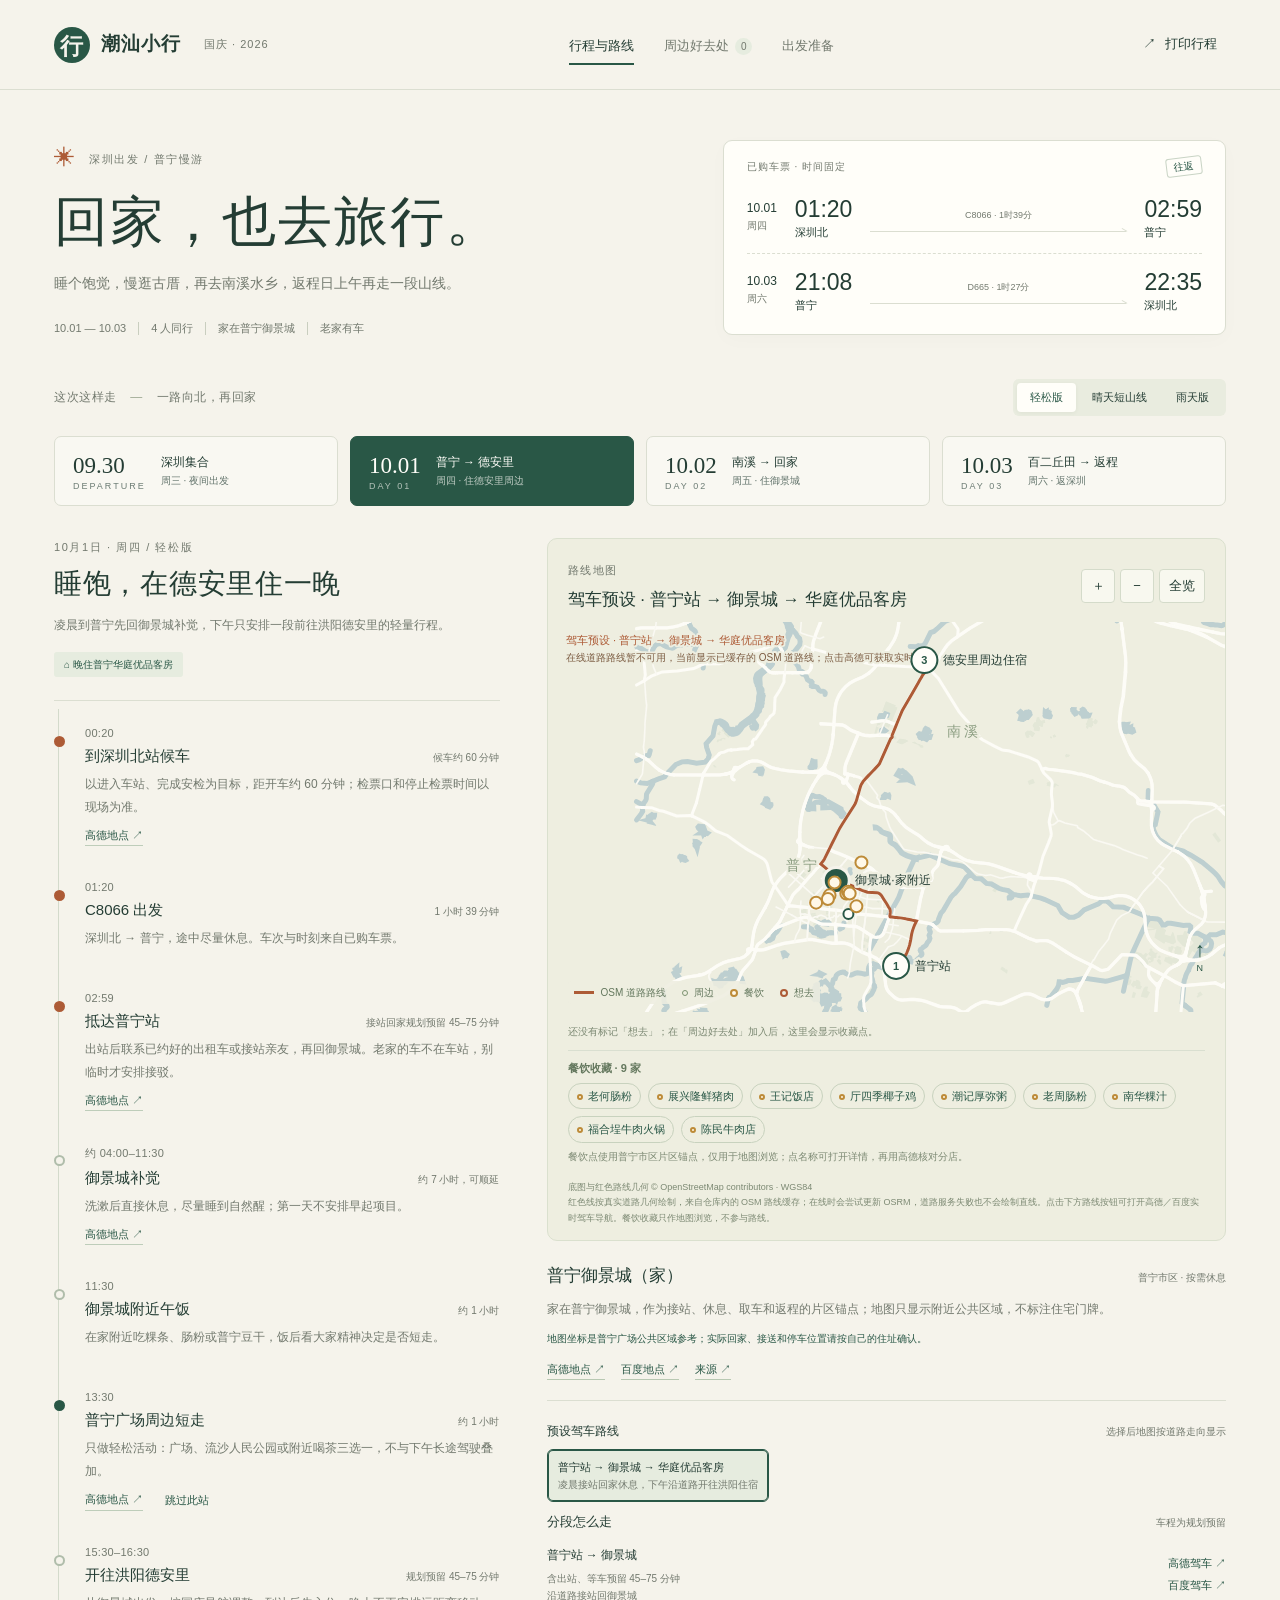
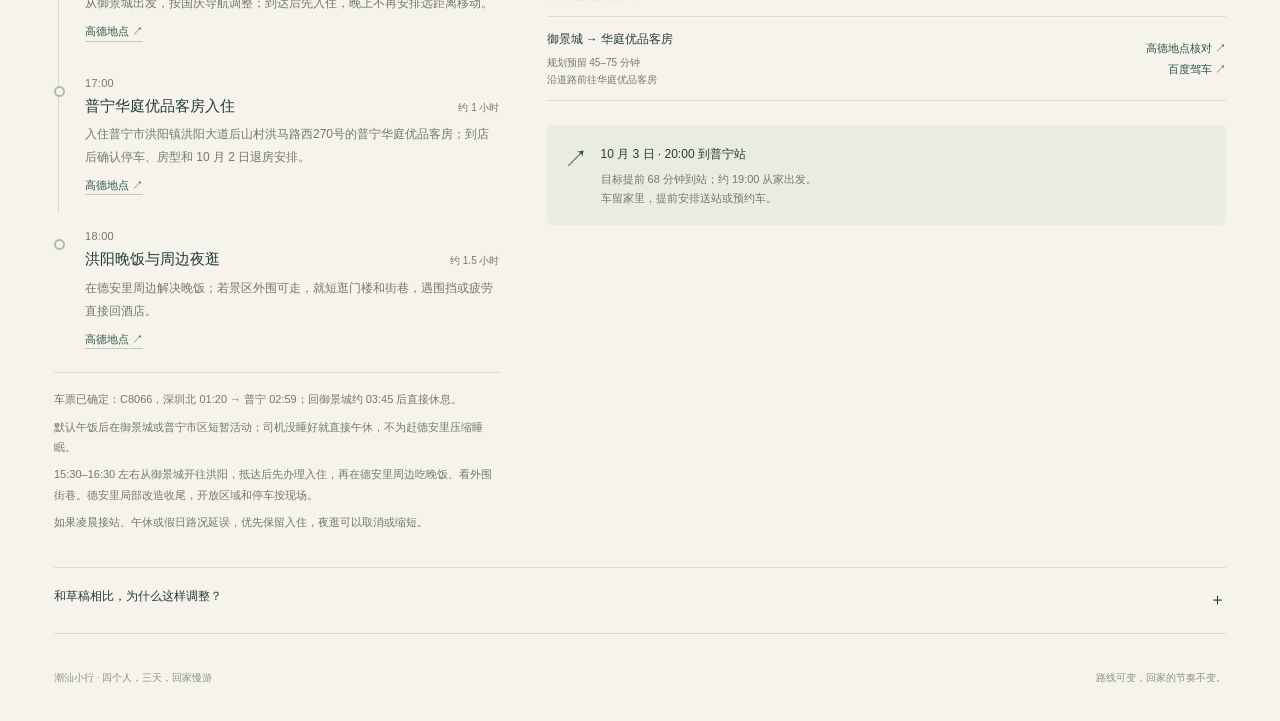
==== commit 3f922c23: "Use real road geometry for scenic routes" ====
--- a/output/潮汕小行.html
+++ b/output/潮汕小行.html
@@ -30,7 +30,7 @@
 .route-preset.active{border-color:var(--green);background:var(--light-green);box-shadow:inset 0 0 0 1px var(--green)}
 .leg-links{grid-column:2;grid-row:1 / 3;display:flex;flex-direction:column;gap:3px;align-self:center;align-items:flex-end;font-size:11px}
 .leg-links a{color:var(--green);white-space:nowrap}
-#route-map .route-label{font:11px var(--sans);fill:var(--rust);paint-order:stroke;stroke:#eeeee0;stroke-width:4px;stroke-linejoin:round}
+#route-map .route-label{font:11px var(--sans);fill:var(--rust);paint-order:stroke;stroke:#eeeee0;stroke-width:4px;stroke-linejoin:round}#route-map .route-status{font:10px var(--sans);fill:#7c5d43;paint-order:stroke;stroke:#eeeee0;stroke-width:4px;stroke-linejoin:round}
 #route-map .route-path{stroke-dasharray:none;stroke-width:3}
 .route-key{border-top-style:solid;border-top-width:3px}
 .place-address{font-size:11px!important;color:var(--ink)!important;line-height:1.65!important;margin-top:8px!important}
@@ -39,11 +39,12 @@
 @media(max-width:760px){.route-preset{min-width:132px}.route-preset-heading{margin-top:13px}.leg-links{grid-column:1 / -1;grid-row:auto;flex-direction:row;justify-content:flex-end;gap:12px;margin-top:4px}.leg-links a{font-size:10px}}
 
 </style>
-  
-  
-  
-  
-  
+
+
+
+
+
+
 </head>
 <body>
   <header class="site-header">
@@ -63,7 +64,7 @@
       <div class="planner-grid">
         <section class="daily-plan" role="tabpanel" id="day-panel" aria-live="polite"><div class="day-heading"><div class="eyebrow" id="day-eyebrow"></div><h2 id="day-title"></h2><p id="day-subtitle"></p><div class="stay-line" id="day-stay"></div></div><div id="day-options"></div><ol class="timeline" id="timeline"></ol><div class="day-note" id="day-note"></div></section>
         <aside class="route-side">
-      <div class="map-panel"><div class="map-top"><div><span class="eyebrow">路线地图</span><h3 id="map-title">普宁 — 揭阳</h3></div><div class="map-buttons"><button class="icon-button" id="zoom-in" aria-label="放大地图">＋</button><button class="icon-button" id="zoom-out" aria-label="缩小地图">−</button><button class="icon-button" id="fit-map">全览</button></div></div><div class="map-wrap" id="map-wrap"><svg id="route-map" aria-label="普宁与揭阳行程地图"></svg><div class="north" aria-hidden="true">↑<span>N</span></div><div class="map-key"><span class="route-key"></span>预设驾车动线 <span class="nearby-key"></span>周边 <span class="food-key"></span>餐饮 <span class="saved-key"></span>想去</div></div><div id="map-saved-summary" class="map-saved-summary" aria-live="polite"></div><div class="map-foot">底图 © <a href="https://www.openstreetmap.org/copyright" target="_blank" rel="noopener noreferrer">OpenStreetMap contributors</a> · WGS84<br>红色线为预设驾车动线的道路走向示意，不能替代实时导航；点击下方路线按钮可打开高德／百度驾车导航。餐饮收藏以片区锚点显示，具体门店和停车请以导航当天结果为准。</div></div>
+      <div class="map-panel"><div class="map-top"><div><span class="eyebrow">路线地图</span><h3 id="map-title">普宁 — 揭阳</h3></div><div class="map-buttons"><button class="icon-button" id="zoom-in" aria-label="放大地图">＋</button><button class="icon-button" id="zoom-out" aria-label="缩小地图">−</button><button class="icon-button" id="fit-map">全览</button></div></div><div class="map-wrap" id="map-wrap"><svg id="route-map" aria-label="普宁与揭阳行程地图"></svg><div class="north" aria-hidden="true">↑<span>N</span></div><div class="map-key"><span class="route-key"></span>OSM 道路路线 <span class="nearby-key"></span>周边 <span class="food-key"></span>餐饮 <span class="saved-key"></span>想去</div></div><div id="map-saved-summary" class="map-saved-summary" aria-live="polite"></div><div class="map-foot">底图与红色路线几何 © <a href="https://www.openstreetmap.org/copyright" target="_blank" rel="noopener noreferrer">OpenStreetMap contributors</a> · WGS84<br>红色线按真实道路几何绘制，来自仓库内的 OSM 路线缓存；在线时会尝试更新 OSRM，道路服务失败也不会绘制直线。点击下方路线按钮可打开高德／百度实时驾车导航。餐饮收藏只作地图浏览，不参与路线。</div></div>
           <div class="place-detail" id="place-detail" aria-live="polite"></div>
           <div class="route-legs"><div id="route-presets"></div><div class="section-line"><h3>分段怎么走</h3><span>车程为规划预留</span></div><div id="route-legs"></div></div>
           <div class="return-reminder"><span class="reminder-icon" aria-hidden="true">↗</span><div><strong>10 月 3 日 · 20:00 到普宁站</strong><p>目标提前 68 分钟到站；约 19:00 从家出发。<br>车留家里，提前安排送站或预约车。</p></div></div>
@@ -90,8 +91,10 @@
 
 </script>
 <script>
-/* Coordinates are WGS84 from the linked OpenStreetMap records.
- * Null means an exact point has not been verified; use the named map search.
+/* Coordinates are WGS84 from the linked OpenStreetMap records where a source
+ * is shown. Null means an exact point has not been verified; use the named map
+ * search. routeCoords are road-access references used only for the cached
+ * driving geometry and are not presented as attraction or hotel coordinates.
  * mapCoords are visual-only area anchors for the interactive overview; they
  * must never be used as navigation coordinates.
  * Durations are suggested visiting time, not verified opening hours.
@@ -125,6 +128,16 @@
     access: '官方介绍有步道、游客中心与停车设施；当前入口、山路开放与国庆管理待核实。只走现场开放短线，雨后路滑或没睡好就留在家里休息。',
     source: 'http://www.puning.gov.cn/zjpn/lytd/lyjd/content/post_472510.html', sourceDate: '2020-08-12', extra: true
   },
+  'mountain-parking': {
+    id: 'mountain-parking', name: '百二丘田停车场（导航点）', short: '百二丘田停车场', area: 'puning', category: '停车', art: '停',
+    // OSM way 1314488771 is a mapped surface parking area beside 藏莲路;
+    // this is the driving destination, while the hiking point above remains
+    // a separate visual reference.
+    coords: [116.16531, 23.26413], mapLabel: '百二丘田停车场·藏莲路侧', query: '广东省揭阳市普宁市百二丘田停车场 藏莲路', duration: '停车、整理装备',
+    description: '山线驾车只导航到藏莲路侧停车场；到达后按现场指引确认是否能停车、步道入口和当天开放区域，再决定是否步行。',
+    access: '坐标来自 OpenStreetMap parking way 1314488771（仅作停车导航参考）；国庆交通管制、停车容量和入口以现场为准。',
+    source: 'https://www.openstreetmap.org/way/1314488771', sourceDate: '2026-09-30 核查', extra: false
+  },
   deanli: {
     id: 'deanli', name: '德安里', short: '德安里', area: 'north', category: '古厝', art: '厝',
     coords: [116.2115198, 23.4366566], mapLabel: '德安里古民居群', query: '广东省揭阳市普宁市洪阳镇德安里', duration: '1–1.5 小时',
@@ -141,15 +154,15 @@
   },
   nanxi: {
     id: 'nanxi', name: '南溪水乡', short: '南溪水乡', area: 'north', category: '水乡', art: '水',
-    coords: null, mapCoords: [116.235, 23.395], mapAccuracy: 'area', mapLabel: '南溪水乡·南溪镇片区锚点', query: '广东省揭阳市普宁市南溪镇南溪水乡大港码头', duration: '岸边短逛 45–60 分钟',
-    description: '在普宁北部看河道、村落和水岸生活。大港码头是官方文章中出现的具体地点，适合作为出发前核实的访问点。',
+    coords: null, routeCoords: [116.215087, 23.431082], mapCoords: [116.215087, 23.431082], mapAccuracy: 'road', mapLabel: '南溪水乡大港码头·道路接入参考', query: '广东省揭阳市普宁市南溪镇南溪水乡大港码头', duration: '岸边短逛 45–60 分钟',
+    description: '在普宁北部看河道、村落和水岸生活。地图点采用大港码头附近已标注道路接入参考，具体码头、停车与步行入口仍需到高德核对。',
     access: '2026 官方证实有游船码头、临水步道和游客中心；国庆开航、票价、班次、停车及具体入口未核实。先确认再去，乘船不列为必达项目。',
     source: 'http://www.puning.gov.cn/xwzx/pnxw/content/post_1018899.html', sourceDate: '2026-04-29', extra: true
   },
   nanyan: {
     id: 'nanyan', name: '南岩古寺', short: '南岩古寺', area: 'north', category: '古寺', art: '寺',
-    coords: null, mapCoords: [116.251, 23.412], mapAccuracy: 'area', mapLabel: '南溪登峰村·南岩古寺片区锚点', query: '广东省揭阳市普宁市南溪镇登峰村南岩古寺', duration: '45–60 分钟',
-    description: '位于南溪镇登峰村飞凤山岭，适合对寺院建筑感兴趣时替代水乡短停；不用与南溪所有选项叠加。',
+    coords: null, routeCoords: [116.240535, 23.399583], mapCoords: [116.240535, 23.399583], mapAccuracy: 'road', mapLabel: '南岩古寺·最近道路参考', query: '广东省揭阳市普宁市南溪镇登峰村南岩古寺', duration: '45–60 分钟',
+    description: '位于南溪镇登峰村飞凤山岭；地图点是 OSM 标注的最近道路参考，不等于寺院入口。适合对寺院建筑感兴趣时替代水乡短停，不用与南溪所有选项叠加。',
     access: '官方发布了旅游位置介绍；当前参访入口、开放时间、停车和国庆安排待确认，尊重现场参访秩序。',
     source: 'http://www.puning.gov.cn/zjpn/lytd/lylx/content/post_917809.html', sourceDate: '2025-02-03', extra: true
   },
@@ -241,7 +254,7 @@
   },
   hotel: {
     id: 'hotel', name: '普宁华庭优品客房', short: '华庭优品客房', area: 'north', category: '住宿', art: '宿',
-    coords: null, mapCoords: [116.2115198, 23.4366566], mapAccuracy: 'address', mapLabel: '普宁华庭优品客房·后山村片区', query: '普宁华庭优品客房 普宁市洪阳镇洪阳大道后山村洪马路西270号', address: '普宁市洪阳镇洪阳大道后山村洪马路西270号', duration: '10 月 1 日住 1 晚',
+    coords: null, routeCoords: [116.211882, 23.433319], mapCoords: [116.2115198, 23.4366566], mapAccuracy: 'address', mapLabel: '普宁华庭优品客房·后山村片区', query: '普宁华庭优品客房 普宁市洪阳镇洪阳大道后山村洪马路西270号', address: '普宁市洪阳镇洪阳大道后山村洪马路西270号', duration: '10 月 1 日住 1 晚',
     description: '已确定住在普宁华庭优品客房：普宁市洪阳镇洪阳大道后山村洪马路西270号。地图仍以洪阳片区参考点展示，导航请使用高德地址搜索。',
     access: '酒店名称和地址来自用户提供信息；入住、停车、房型和国庆前台安排请直接向酒店确认。',
     source: 'https://uri.amap.com/search?keyword=%E6%99%AE%E5%AE%81%E5%8D%8E%E5%BA%AD%E4%BC%98%E5%93%81%E5%AE%A2%E6%88%BF%20%E6%99%AE%E5%B8%82%E6%B4%AA%E9%98%B3%E9%95%87%E6%B4%AA%E9%98%B3%E5%A4%A7%E9%81%93%E5%90%8E%E5%B1%B1%E6%9D%91%E6%B4%AA%E9%A9%AC%E8%B7%AF%E8%A5%BF270%E5%8F%B7&city=%E6%8F%AD%E9%98%B3&view=map', sourceDate: '用户提供地址 2026-09-30', extra: false
@@ -400,14 +413,14 @@
       subtitle: '百二丘田安排在返程日上午，最迟 11:00 离开山线，约 11:30 回家；下午不再塞入远郊景点。',
       stay: '下午回御景城休息 · 晚上返回深圳', tags: ['早起山线', '11:00 下山返程', '20:00 到站'],
       notes: [
-        '百二丘田只在天气、路况和体力允许时走短线；地图显示灰寨村方位参考，不是景区入口。出发前确认入口、停车和山路开放。',
+        '百二丘田只在天气、路况和体力允许时走短线；驾车导航到百二丘田停车场，停车后再按现场指引进入步道。出发前确认停车和山路开放。',
         '07:30 左右从御景城出发，11:00 左右离开山线是硬时间；雨天、路滑或司机疲劳就取消，回家休息。',
         '下午回家打包、午休，不再安排揭阳或其他远郊点。',
         '车票已确定：D665，普宁 21:08 → 深圳北 22:35；目标 20:00 到普宁站，约 19:00 从御景城出发。'
       ],
       stops: [
         { time: '06:30', title: '起床与早餐', desc: '简单早餐、带水和防晒；确认山线当天是否适合出发。', place: 'home', kind: 'meal', duration: '约 45 分钟' },
-        { time: '07:30', title: '开往百二丘田', desc: '从御景城出发，导航请核对实际景区入口；灰寨村地图点只作山脚方位参考。', place: 'mountain', kind: 'drive', duration: '规划预留 30–45 分钟' },
+        { time: '07:30', title: '开往百二丘田停车场', desc: '从御景城出发，驾车只导航到藏莲路侧停车场；停车后按现场指引前往步道入口。', place: 'mountain-parking', kind: 'drive', duration: '规划预留 30–45 分钟' },
         { time: '08:00–11:00', title: '百二丘田短线', desc: '只走现场明确开放、熟悉的步道，步行 60–90 分钟封顶；11:00 左右离开山线。雨天或没睡好就取消。', place: 'mountain', kind: 'visit', duration: '游览约 2–3 小时，步行 60–90 分钟' },
         { time: '11:30', title: '回御景城午饭', desc: '回家吃饭、洗澡，下午不再安排远郊景点。', place: 'home', kind: 'meal', duration: '约 1 小时' },
         { time: '12:30–18:00', title: '午休、打包、留白', desc: '补觉、整理行李，晚餐在家或御景城附近解决；根据体力可在小区附近散步，不开远。', place: 'home', kind: 'rest', duration: '约 5.5 小时' },
@@ -428,7 +441,7 @@
       '10 月 1 日下午先睡够，再决定普宁广场或流沙人民公园短走；晚到就取消短走，按时入住德安里周边。',
       '10 月 2 日出发前确认南溪大港码头的停车、游客中心和游船当天运营；没有确认就只走可访问水岸。',
       '10 月 2 日南溪周边最多加一个点；堵车或下雨就直接回御景城，最迟 15:30 离开。',
-      '10 月 3 日百二丘田入口、停车和山路按现场确认；最迟 11:00 离开山线，约 11:30 回家。'
+      '10 月 3 日驾车到百二丘田停车场，停车和山路按现场确认；最迟 11:00 离开山线，约 11:30 回家。'
     ]},
     { title: '四个人轻装出门', items: [
       '身份证、充电宝、雨具、防晒、饮用水、舒适防滑鞋；山线再带驱蚊用品。',
@@ -443,6 +456,11 @@
     { from: '家里位置写作普宁广场附近', to: '地图锚点改为御景城', why: '只显示御景城片区，不标住宅地址；接站、回家和送站都按御景城理解。' }
   ]
 };
+
+</script>
+<script>
+/* Cached driving geometry from OSRM over OpenStreetMap roads. Generated 2026-09-30; app.js attempts a fresh OSRM refresh when online. */
+window.TRIP_ROUTES={"station>home":{"coordinates":[[116.194291,23.269695],[116.194316,23.26972],[116.19462,23.270028],[116.194732,23.270142],[116.19491,23.270322],[116.195007,23.270431],[116.196785,23.272173],[116.196967,23.272368],[116.197113,23.27256],[116.19724,23.272864],[116.197313,23.273556],[116.197895,23.273685],[116.198076,23.273736],[116.198413,23.273861],[116.198796,23.274042],[116.198967,23.274133],[116.199673,23.274618],[116.200263,23.275224],[116.200673,23.275855],[116.201019,23.276533],[116.201405,23.277398],[116.201744,23.278174],[116.202162,23.27931],[116.202427,23.280078],[116.202733,23.281071],[116.203028,23.282229],[116.203229,23.283067],[116.203327,23.283544],[116.20336,23.283702],[116.203417,23.283983],[116.203645,23.285319],[116.203951,23.286997],[116.204313,23.288256],[116.204815,23.289808],[116.205131,23.290581],[116.205568,23.29154],[116.206511,23.293383],[116.206738,23.293827],[116.206813,23.293969],[116.206577,23.294008],[116.206178,23.294082],[116.205771,23.294157],[116.204136,23.294461],[116.203967,23.294492],[116.202487,23.294761],[116.20146,23.294955],[116.200545,23.295128],[116.200308,23.295172],[116.198989,23.295401],[116.198169,23.29555],[116.197099,23.295677],[116.195873,23.295795],[116.195036,23.295864],[116.194125,23.295945],[116.193272,23.296019],[116.192214,23.29611],[116.191699,23.296153],[116.191424,23.296177],[116.191109,23.296292],[116.190953,23.296707],[116.190976,23.29707],[116.191072,23.297761],[116.191148,23.298415],[116.19118,23.298981],[116.191191,23.299342],[116.191147,23.299829],[116.191057,23.300141],[116.190923,23.300406],[116.19091,23.300438],[116.190813,23.300674],[116.190146,23.301656],[116.189036,23.303378],[116.187592,23.30546],[116.187469,23.305645],[116.186741,23.306737],[116.186217,23.307522],[116.185929,23.307906],[116.185759,23.308132],[116.185395,23.308467],[116.185035,23.308747],[116.184824,23.30889],[116.184604,23.309011],[116.184392,23.309121],[116.183951,23.309294],[116.18373,23.309347],[116.183288,23.309436],[116.183144,23.309448],[116.182935,23.309466],[116.180382,23.309557],[116.180143,23.309569],[116.177824,23.309688],[116.177795,23.30969],[116.177701,23.309694],[116.177598,23.30972],[116.176829,23.309966],[116.175196,23.31049],[116.174352,23.31076],[116.171691,23.311836],[116.171586,23.311875],[116.171053,23.312087],[116.170847,23.312175],[116.169177,23.312878],[116.167063,23.313746],[116.166759,23.313861],[116.166156,23.31409],[116.163075,23.31506],[116.162993,23.315091],[116.162912,23.315127],[116.162835,23.315166],[116.162756,23.31521],[116.162688,23.315254],[116.16262,23.315303],[116.15883,23.318263],[116.157562,23.319253],[116.157453,23.319337],[116.157396,23.319226],[116.157477,23.319159],[116.158738,23.318177],[116.159665,23.31745],[116.159957,23.317221]],"provider":"OSRM","profile":"driving","distanceKm":9.8,"durationMin":9,"source":"OpenStreetMap roads via OSRM"},"home>hotel":{"coordinates":[[116.159957,23.317221],[116.159957,23.317221],[116.161168,23.316271],[116.162574,23.315177],[116.162617,23.315144],[116.16267,23.315109],[116.162727,23.315074],[116.162756,23.31521],[116.162688,23.315254],[116.16262,23.315303],[116.15883,23.318263],[116.157562,23.319253],[116.157453,23.319337],[116.154998,23.321218],[116.154738,23.321412],[116.15225,23.323348],[116.149792,23.325165],[116.15134,23.326962],[116.151704,23.327543],[116.152031,23.328064],[116.152268,23.328491],[116.15474,23.333107],[116.154844,23.333293],[116.156554,23.336492],[116.158425,23.339899],[116.159898,23.342579],[116.161106,23.34478],[116.162533,23.346863],[116.16984,23.357368],[116.170327,23.358246],[116.170977,23.359722],[116.172887,23.365878],[116.173555,23.367912],[116.173569,23.367941],[116.173915,23.368697],[116.1746,23.369675],[116.175052,23.37032],[116.175658,23.371019],[116.176127,23.371493],[116.177029,23.372407],[116.178431,23.373774],[116.179093,23.3744],[116.180936,23.376145],[116.181745,23.37691],[116.183852,23.378995],[116.183893,23.379043],[116.184763,23.38004],[116.190076,23.390978],[116.19143,23.393766],[116.191664,23.393977],[116.191947,23.394177],[116.192019,23.394201],[116.192087,23.394235],[116.192127,23.394261],[116.19215,23.394276],[116.192207,23.394324],[116.192256,23.394379],[116.192297,23.394439],[116.192329,23.394504],[116.192352,23.394572],[116.192364,23.394642],[116.192367,23.394712],[116.19236,23.394783],[116.192342,23.394852],[116.192315,23.394919],[116.192279,23.394981],[116.192267,23.39517],[116.192254,23.39539],[116.19231,23.395629],[116.193172,23.397565],[116.194767,23.401147],[116.194809,23.401242],[116.194849,23.401332],[116.19648,23.404995],[116.198158,23.408764],[116.198513,23.409331],[116.202147,23.415143],[116.204649,23.419144],[116.20806,23.424597],[116.208696,23.425614],[116.209697,23.427209],[116.210373,23.428286],[116.211218,23.429258],[116.211888,23.430029],[116.212676,23.430654],[116.21363,23.431411],[116.213781,23.431488],[116.213841,23.431501],[116.214215,23.431583],[116.214344,23.431611],[116.214441,23.43167],[116.214515,23.431759],[116.214555,23.431899],[116.214533,23.432021],[116.214454,23.432136],[116.214368,23.432198],[116.214268,23.432251],[116.214082,23.432351],[116.213872,23.432463],[116.213762,23.432549],[116.213583,23.432689],[116.213121,23.432999],[116.212687,23.433182],[116.212282,23.433295],[116.212016,23.433314],[116.211882,23.433319],[116.211882,23.433319]],"provider":"OSRM","profile":"driving","distanceKm":16.2,"durationMin":15,"source":"OpenStreetMap roads via OSRM"},"hotel>nanxi":{"coordinates":[[116.211882,23.433319],[116.211882,23.433319],[116.212016,23.433314],[116.212282,23.433295],[116.212687,23.433182],[116.213121,23.432999],[116.213583,23.432689],[116.213728,23.432386],[116.213846,23.431889],[116.213957,23.431707],[116.213979,23.431655],[116.214123,23.431591],[116.214215,23.431583],[116.214414,23.431513],[116.214564,23.431444],[116.214736,23.431331],[116.214845,23.431253],[116.215087,23.431082]],"provider":"OSRM","profile":"driving","distanceKm":0.4,"durationMin":0,"source":"OpenStreetMap roads via OSRM"},"nanxi>nanyan":{"coordinates":[[116.215087,23.431082],[116.215087,23.431082],[116.215266,23.430917],[116.217023,23.4293],[116.2183,23.428077],[116.219124,23.427333],[116.219827,23.42658],[116.220832,23.425185],[116.224019,23.42048],[116.227743,23.414996],[116.230396,23.411095],[116.230817,23.410476],[116.232022,23.408675],[116.23287,23.407592],[116.233875,23.406476],[116.235909,23.404337],[116.240535,23.399583],[116.240535,23.399583]],"provider":"OSRM","profile":"driving","distanceKm":4.4,"durationMin":4,"source":"OpenStreetMap roads via OSRM"},"nanyan>home":{"coordinates":[[116.240535,23.399583],[116.240535,23.399583],[116.235909,23.404337],[116.233875,23.406476],[116.23287,23.407592],[116.232022,23.408675],[116.230817,23.410476],[116.230396,23.411095],[116.227743,23.414996],[116.224019,23.42048],[116.220832,23.425185],[116.219827,23.42658],[116.219124,23.427333],[116.2183,23.428077],[116.217023,23.4293],[116.215266,23.430917],[116.215087,23.431082],[116.214854,23.43135],[116.214736,23.431498],[116.214555,23.431899],[116.214533,23.432021],[116.214454,23.432136],[116.214368,23.432198],[116.2142,23.432234],[116.21407,23.432211],[116.214023,23.432184],[116.213962,23.43215],[116.213893,23.432071],[116.213857,23.431989],[116.213846,23.431889],[116.213551,23.431537],[116.212622,23.430781],[116.211795,23.430109],[116.210268,23.428352],[116.208783,23.425986],[116.208586,23.425672],[116.208011,23.424754],[116.207197,23.423451],[116.198409,23.409399],[116.198045,23.408817],[116.194697,23.401274],[116.194656,23.40118],[116.192329,23.395936],[116.192186,23.395615],[116.191932,23.395439],[116.191606,23.395215],[116.191534,23.39519],[116.191465,23.395157],[116.191403,23.395116],[116.191346,23.395067],[116.191297,23.395012],[116.191256,23.394952],[116.191224,23.394888],[116.191201,23.39482],[116.191189,23.39475],[116.191186,23.394679],[116.191193,23.394608],[116.191211,23.394539],[116.191238,23.394473],[116.191274,23.39441],[116.191353,23.394139],[116.191338,23.39383],[116.189977,23.391034],[116.184655,23.380104],[116.183747,23.379062],[116.181647,23.376984],[116.178978,23.374466],[116.176975,23.372502],[116.176042,23.371569],[116.175544,23.371071],[116.174869,23.370275],[116.174513,23.369774],[116.173757,23.36871],[116.173451,23.367994],[116.172766,23.365914],[116.170857,23.359761],[116.170213,23.358298],[116.170029,23.357966],[116.169727,23.357423],[116.168225,23.355257],[116.167893,23.35478],[116.160996,23.344837],[116.160759,23.344407],[116.159612,23.342318],[116.158894,23.341011],[116.156438,23.336537],[116.154725,23.333348],[116.154631,23.333169],[116.15474,23.333107],[116.156594,23.332217],[116.157815,23.331689],[116.157811,23.331474],[116.157796,23.330059],[116.157793,23.329822],[116.157781,23.32965],[116.157758,23.329503],[116.157166,23.326726],[116.157132,23.326624],[116.157104,23.326539],[116.157046,23.3264],[116.155705,23.323325],[116.154891,23.321459],[116.154738,23.321412],[116.154693,23.321326],[116.154928,23.321144],[116.157396,23.319226],[116.157477,23.319159],[116.158738,23.318177],[116.159665,23.31745],[116.159957,23.317221]],"provider":"OSRM","profile":"driving","distanceKm":19.5,"durationMin":19,"source":"OpenStreetMap roads via OSRM"},"nanxi>home":{"coordinates":[[116.215087,23.431082],[116.214854,23.43135],[116.214736,23.431498],[116.214555,23.431899],[116.214533,23.432021],[116.214454,23.432136],[116.214368,23.432198],[116.2142,23.432234],[116.21407,23.432211],[116.214023,23.432184],[116.213962,23.43215],[116.213893,23.432071],[116.213857,23.431989],[116.213846,23.431889],[116.213551,23.431537],[116.212622,23.430781],[116.211795,23.430109],[116.210268,23.428352],[116.208783,23.425986],[116.208586,23.425672],[116.208011,23.424754],[116.207197,23.423451],[116.198409,23.409399],[116.198045,23.408817],[116.194697,23.401274],[116.194656,23.40118],[116.192329,23.395936],[116.192186,23.395615],[116.191932,23.395439],[116.191606,23.395215],[116.191534,23.39519],[116.191465,23.395157],[116.191403,23.395116],[116.191346,23.395067],[116.191297,23.395012],[116.191256,23.394952],[116.191224,23.394888],[116.191201,23.39482],[116.191189,23.39475],[116.191186,23.394679],[116.191193,23.394608],[116.191211,23.394539],[116.191238,23.394473],[116.191274,23.39441],[116.191353,23.394139],[116.191338,23.39383],[116.189977,23.391034],[116.184655,23.380104],[116.183747,23.379062],[116.181647,23.376984],[116.178978,23.374466],[116.176975,23.372502],[116.176042,23.371569],[116.175544,23.371071],[116.174869,23.370275],[116.174513,23.369774],[116.173757,23.36871],[116.173451,23.367994],[116.172766,23.365914],[116.170857,23.359761],[116.170213,23.358298],[116.170029,23.357966],[116.169727,23.357423],[116.168225,23.355257],[116.167893,23.35478],[116.160996,23.344837],[116.160759,23.344407],[116.159612,23.342318],[116.158894,23.341011],[116.156438,23.336537],[116.154725,23.333348],[116.154631,23.333169],[116.15474,23.333107],[116.156594,23.332217],[116.157815,23.331689],[116.157811,23.331474],[116.157796,23.330059],[116.157793,23.329822],[116.157781,23.32965],[116.157758,23.329503],[116.157166,23.326726],[116.157132,23.326624],[116.157104,23.326539],[116.157046,23.3264],[116.155705,23.323325],[116.154891,23.321459],[116.154738,23.321412],[116.154693,23.321326],[116.154928,23.321144],[116.157396,23.319226],[116.157477,23.319159],[116.158738,23.318177],[116.159665,23.31745],[116.159957,23.317221]],"provider":"OSRM","profile":"driving","distanceKm":15.1,"durationMin":15,"source":"OpenStreetMap roads via OSRM"},"hotel>home":{"coordinates":[[116.211882,23.433319],[116.211882,23.433319],[116.212016,23.433314],[116.212282,23.433295],[116.212687,23.433182],[116.213121,23.432999],[116.213583,23.432689],[116.213728,23.432386],[116.213846,23.431889],[116.213551,23.431537],[116.212622,23.430781],[116.211795,23.430109],[116.210268,23.428352],[116.208783,23.425986],[116.208586,23.425672],[116.208011,23.424754],[116.207197,23.423451],[116.198409,23.409399],[116.198045,23.408817],[116.194697,23.401274],[116.194656,23.40118],[116.192329,23.395936],[116.192186,23.395615],[116.191932,23.395439],[116.191606,23.395215],[116.191534,23.39519],[116.191465,23.395157],[116.191403,23.395116],[116.191346,23.395067],[116.191297,23.395012],[116.191256,23.394952],[116.191224,23.394888],[116.191201,23.39482],[116.191189,23.39475],[116.191186,23.394679],[116.191193,23.394608],[116.191211,23.394539],[116.191238,23.394473],[116.191274,23.39441],[116.191353,23.394139],[116.191338,23.39383],[116.189977,23.391034],[116.184655,23.380104],[116.183747,23.379062],[116.181647,23.376984],[116.178978,23.374466],[116.176975,23.372502],[116.176042,23.371569],[116.175544,23.371071],[116.174869,23.370275],[116.174513,23.369774],[116.173757,23.36871],[116.173451,23.367994],[116.172766,23.365914],[116.170857,23.359761],[116.170213,23.358298],[116.170029,23.357966],[116.169727,23.357423],[116.168225,23.355257],[116.167893,23.35478],[116.160996,23.344837],[116.160759,23.344407],[116.159612,23.342318],[116.158894,23.341011],[116.156438,23.336537],[116.154725,23.333348],[116.154631,23.333169],[116.15474,23.333107],[116.156594,23.332217],[116.157815,23.331689],[116.157811,23.331474],[116.157796,23.330059],[116.157793,23.329822],[116.157781,23.32965],[116.157758,23.329503],[116.157166,23.326726],[116.157132,23.326624],[116.157104,23.326539],[116.157046,23.3264],[116.155705,23.323325],[116.154891,23.321459],[116.154738,23.321412],[116.154693,23.321326],[116.154928,23.321144],[116.157396,23.319226],[116.157477,23.319159],[116.158738,23.318177],[116.159665,23.31745],[116.159957,23.317221]],"provider":"OSRM","profile":"driving","distanceKm":15.2,"durationMin":15,"source":"OpenStreetMap roads via OSRM"},"home>mountain-parking":{"coordinates":[[116.159957,23.317221],[116.159957,23.317221],[116.161168,23.316271],[116.162574,23.315177],[116.162617,23.315144],[116.16267,23.315109],[116.162727,23.315074],[116.162783,23.315043],[116.162847,23.315011],[116.162913,23.314984],[116.164472,23.314488],[116.16611,23.313984],[116.166469,23.313854],[116.167019,23.313656],[116.168472,23.31306],[116.169133,23.312789],[116.170662,23.312151],[116.170717,23.312128],[116.170842,23.312077],[116.17104,23.311997],[116.171596,23.311778],[116.17171,23.311722],[116.174313,23.310669],[116.174304,23.310503],[116.17369,23.308568],[116.17351,23.308],[116.173171,23.307128],[116.172384,23.305104],[116.172055,23.304381],[116.171976,23.304207],[116.17193,23.304091],[116.171794,23.303743],[116.171665,23.303398],[116.171547,23.303093],[116.171461,23.302738],[116.171365,23.302246],[116.171347,23.302087],[116.171129,23.300077],[116.171053,23.299379],[116.170955,23.298307],[116.170922,23.297942],[116.170894,23.297845],[116.170817,23.297003],[116.170692,23.296043],[116.170503,23.294592],[116.170415,23.293837],[116.170291,23.29279],[116.170122,23.291261],[116.170104,23.291117],[116.170089,23.290998],[116.16969,23.288067],[116.169389,23.285647],[116.169405,23.285295],[116.169555,23.283001],[116.169581,23.282601],[116.169624,23.281948],[116.169636,23.281624],[116.169596,23.281327],[116.169561,23.281089],[116.169523,23.280822],[116.169413,23.28013],[116.169409,23.2801],[116.169389,23.279928],[116.169363,23.279718],[116.169334,23.279581],[116.168645,23.276346],[116.168489,23.275796],[116.168345,23.27508],[116.168254,23.274625],[116.168247,23.274589],[116.168219,23.274455],[116.16801,23.273418],[116.167716,23.272275],[116.167704,23.272231],[116.167499,23.271282],[116.167448,23.271048],[116.167432,23.270939],[116.167377,23.270579],[116.167328,23.27025],[116.167274,23.269892],[116.167192,23.269349],[116.16715,23.268972],[116.167105,23.268641],[116.167086,23.268441],[116.167076,23.268252],[116.167042,23.267943],[116.167019,23.267775],[116.166906,23.266973],[116.166896,23.266849],[116.166891,23.266675],[116.166763,23.265824],[116.166757,23.26577],[116.166714,23.265342],[116.16668,23.265012],[116.166587,23.264787],[116.166486,23.264544],[116.16638,23.264286],[116.165822,23.262952],[116.164712,23.263072],[116.164373,23.262982],[116.162664,23.263449],[116.162639,23.263506],[116.162589,23.263621],[116.162538,23.26374],[116.162594,23.263927],[116.162832,23.264712],[116.163007,23.264514],[116.163049,23.264465],[116.163612,23.264318],[116.164183,23.264169],[116.164853,23.263994],[116.164913,23.263979]],"provider":"OSRM","profile":"driving","distanceKm":7.8,"durationMin":9,"source":"OpenStreetMap roads via OSRM"},"mountain-parking>home":{"coordinates":[[116.164913,23.263979],[116.164853,23.263994],[116.164183,23.264169],[116.163612,23.264318],[116.163049,23.264465],[116.163007,23.264514],[116.162832,23.264712],[116.162594,23.263927],[116.162538,23.26374],[116.162589,23.263621],[116.162639,23.263506],[116.162664,23.263449],[116.164373,23.262982],[116.164712,23.263072],[116.165822,23.262952],[116.16638,23.264286],[116.166486,23.264544],[116.166587,23.264787],[116.16668,23.265012],[116.166714,23.265342],[116.166757,23.26577],[116.166763,23.265824],[116.166891,23.266675],[116.166896,23.266849],[116.166906,23.266973],[116.167019,23.267775],[116.167042,23.267943],[116.167076,23.268252],[116.167086,23.268441],[116.167105,23.268641],[116.16715,23.268972],[116.167192,23.269349],[116.167274,23.269892],[116.167328,23.27025],[116.167377,23.270579],[116.167432,23.270939],[116.167448,23.271048],[116.167499,23.271282],[116.167704,23.272231],[116.167716,23.272275],[116.16801,23.273418],[116.168219,23.274455],[116.168247,23.274589],[116.168254,23.274625],[116.168345,23.27508],[116.168489,23.275796],[116.168645,23.276346],[116.169334,23.279581],[116.169363,23.279718],[116.169389,23.279928],[116.169409,23.2801],[116.169413,23.28013],[116.169523,23.280822],[116.169561,23.281089],[116.169596,23.281327],[116.169636,23.281624],[116.169624,23.281948],[116.169581,23.282601],[116.169555,23.283001],[116.169405,23.285295],[116.169389,23.285647],[116.16969,23.288067],[116.170089,23.290998],[116.170104,23.291117],[116.170122,23.291261],[116.170291,23.29279],[116.170415,23.293837],[116.170503,23.294592],[116.170692,23.296043],[116.170817,23.297003],[116.170894,23.297845],[116.170922,23.297942],[116.170955,23.298307],[116.171053,23.299379],[116.171129,23.300077],[116.171347,23.302087],[116.171365,23.302246],[116.170339,23.302629],[116.169519,23.302935],[116.169396,23.303015],[116.169493,23.303148],[116.169589,23.303281],[116.169659,23.303394],[116.169745,23.303522],[116.169927,23.303862],[116.170106,23.304319],[116.170136,23.304379],[116.170426,23.304976],[116.170775,23.305754],[116.171563,23.307611],[116.171719,23.307951],[116.171842,23.308198],[116.171869,23.308326],[116.171907,23.308503],[116.171917,23.308641],[116.171917,23.308863],[116.171929,23.309087],[116.171987,23.310232],[116.171987,23.3104],[116.171982,23.310557],[116.17196,23.310705],[116.171848,23.311119],[116.171805,23.311286],[116.171746,23.311503],[116.17171,23.311722],[116.171691,23.311836],[116.171586,23.311875],[116.171053,23.312087],[116.170847,23.312175],[116.169177,23.312878],[116.167063,23.313746],[116.166759,23.313861],[116.166156,23.31409],[116.163075,23.31506],[116.162993,23.315091],[116.162912,23.315127],[116.162835,23.315166],[116.162756,23.31521],[116.162688,23.315254],[116.16262,23.315303],[116.15883,23.318263],[116.157562,23.319253],[116.157453,23.319337],[116.157396,23.319226],[116.157477,23.319159],[116.158738,23.318177],[116.159665,23.31745],[116.159957,23.317221]],"provider":"OSRM","profile":"driving","distanceKm":8.4,"durationMin":10,"source":"OpenStreetMap roads via OSRM"},"home>station":{"coordinates":[[116.159957,23.317221],[116.159957,23.317221],[116.161168,23.316271],[116.162574,23.315177],[116.162617,23.315144],[116.16267,23.315109],[116.162727,23.315074],[116.162783,23.315043],[116.162847,23.315011],[116.162913,23.314984],[116.164472,23.314488],[116.16611,23.313984],[116.166469,23.313854],[116.167019,23.313656],[116.168472,23.31306],[116.169133,23.312789],[116.170662,23.312151],[116.170717,23.312128],[116.170842,23.312077],[116.17104,23.311997],[116.171596,23.311778],[116.17171,23.311722],[116.174313,23.310669],[116.174304,23.310503],[116.17369,23.308568],[116.17351,23.308],[116.173171,23.307128],[116.172384,23.305104],[116.172055,23.304381],[116.171976,23.304207],[116.17193,23.304091],[116.171794,23.303743],[116.171665,23.303398],[116.171547,23.303093],[116.171461,23.302738],[116.171365,23.302246],[116.171347,23.302087],[116.171129,23.300077],[116.171053,23.299379],[116.170955,23.298307],[116.170922,23.297942],[116.170894,23.297845],[116.170817,23.297003],[116.170692,23.296043],[116.170503,23.294592],[116.170415,23.293837],[116.170291,23.29279],[116.170122,23.291261],[116.170104,23.291117],[116.170089,23.290998],[116.170914,23.290835],[116.171472,23.290668],[116.171944,23.29048],[116.172541,23.290211],[116.17262,23.290175],[116.173746,23.289574],[116.175319,23.288674],[116.175407,23.288623],[116.176815,23.287731],[116.177503,23.287323],[116.17763,23.287248],[116.178096,23.286966],[116.178639,23.286637],[116.179701,23.286006],[116.179614,23.285272],[116.179572,23.284954],[116.179486,23.284303],[116.179248,23.282495],[116.179158,23.2819],[116.179012,23.280936],[116.178993,23.280803],[116.17891,23.279675],[116.178875,23.278388],[116.178951,23.276854],[116.178969,23.276399],[116.178984,23.275994],[116.178987,23.275937],[116.179009,23.275365],[116.179011,23.27509],[116.179725,23.274796],[116.181853,23.273922],[116.182537,23.273599],[116.183318,23.273103],[116.184186,23.27241],[116.184743,23.271881],[116.184896,23.271717],[116.184993,23.271613],[116.185266,23.271671],[116.18591,23.271771],[116.190104,23.272434],[116.19108,23.27144],[116.191556,23.270954],[116.191636,23.270873],[116.19178,23.270673],[116.193145,23.269515],[116.193234,23.269437],[116.193668,23.269068],[116.193771,23.269168],[116.193943,23.269343],[116.194014,23.269415],[116.194291,23.269695]],"provider":"OSRM","profile":"driving","distanceKm":8.1,"durationMin":8,"source":"OpenStreetMap roads via OSRM"}};
 
 </script>
 <script>
@@ -468,6 +486,13 @@
   let cityDetail = false;
   let toastTimeout;
   let mapProjection, mapZoom, mapTransform, mapWidth=600, mapHeight=390;
+  // Cached road corridors are bundled in data/routes.js, so the map remains
+  // useful on GitHub Pages when the live routing service is unavailable.
+  const staticRoadRoutes = window.TRIP_ROUTES || {};
+  const liveRoadRoutes = new Map();
+  const liveRoadPending = new Map();
+  const liveRoadFailed = new Set();
+  let roadRouteMessage = '';
   const svg = d3.select('#route-map');
   const scene = svg.append('g');
   const save = () => {try {localStorage.setItem(STORE_KEY,JSON.stringify(state));} catch (_) {}};
@@ -481,18 +506,40 @@
     const c=p.coords || p.mapCoords || p.visualCoords;
     return Array.isArray(c)&&c.length===2&&c.every(v=>Number.isFinite(Number(v)))?[Number(c[0]),Number(c[1])]:null;
   };
-  const hasExactCoords = id => Array.isArray(places[id]?.coords) && places[id].coords.length===2;
+  // `coords` are verified/public map points. `routeCoords` may be a nearby
+  // road-access reference used to build the cached corridor, so it must not
+  // be presented as an exact attraction or hotel location.
+  const hasExactCoords = id => {
+    const c=places[id]?.coords;
+    return Array.isArray(c)&&c.length===2&&c.every(v=>Number.isFinite(Number(v)));
+  };
   const searchLink = id => {const p=places[id];return `https://uri.amap.com/search?keyword=${encodeURIComponent(p.query || p.name)}&city=${encodeURIComponent(p.area==='shenzhen'?'深圳':'揭阳')}&view=map&src=chaoshan-trip`;};
   const baiduSearch = id => `https://api.map.baidu.com/place/search?query=${encodeURIComponent(places[id].query || places[id].name)}&region=${encodeURIComponent(places[id].area==='shenzhen'?'深圳':'揭阳')}&output=html&src=webapp.chaoshan.trip`;
-  const routePoint = id => {const p=places[id];return p.coords && !['home','hotel','mountain'].includes(id)?`latlng:${p.coords[1]},${p.coords[0]}|name:${p.query||p.name}`:p.query||p.name;};
+  // `routeCoords` are road-access coordinates used only for routing. They
+  // can be different from the visual pin when an attraction entrance is not
+  // mapped precisely yet.
+  const routeCoords = id => {
+    const p=places[id], c=p?.routeCoords || p?.coords;
+    return Array.isArray(c)&&c.length===2&&c.every(v=>Number.isFinite(Number(v)))?[Number(c[0]),Number(c[1])]:null;
+  };
+  const navigationPoint = id => {
+    const p=places[id],c=routeCoords(id);
+    // Only send coordinates to third-party navigation when the point is a
+    // public station/home anchor or a named OSM parking destination. Scenic
+    // and hotel road references fall back to a named search for confirmation.
+    const useCoords=(hasExactCoords(id)&&['puning-station','home'].includes(id)) || id==='mountain-parking';
+    return useCoords&&c?`latlng:${c[1]},${c[0]}|name:${p.query||p.name}`:p.query||p.name;
+  };
+  const routePoint = id => navigationPoint(id);
   const routeLink = (from,to,mode='driving') => `https://api.map.baidu.com/direction?origin=${encodeURIComponent(routePoint(from))}&destination=${encodeURIComponent(routePoint(to))}&mode=${mode}&region=${encodeURIComponent(places[from].area==='shenzhen'?'深圳':'揭阳')}&coord_type=wgs84&output=html&src=webapp.chaoshan.trip`;
   // Amap's public URI scheme opens a real car route with live traffic and
   // turn-by-turn directions. Coordinates are only sent for verified points;
   // area anchors fall back to a named search so the traveller can confirm the
   // entrance before starting navigation.
   const amapPoint = id => {
-    const p=places[id], c=hasExactCoords(id)?p.coords:null;
-    return c ? `${c[0]},${c[1]},${encodeURIComponent(p.query||p.name)}` : encodeURIComponent(p.query||p.name);
+    const p=places[id], c=routeCoords(id);
+    const useCoords=(hasExactCoords(id)&&['puning-station','home'].includes(id)) || id==='mountain-parking';
+    return useCoords&&c ? `${c[0]},${c[1]},${encodeURIComponent(p.query||p.name)}` : encodeURIComponent(p.query||p.name);
   };
   const amapRouteLink = (from,to,via=[]) => {
     const a=places[from], b=places[to], ac=hasExactCoords(from), bc=hasExactCoords(to);
@@ -500,53 +547,68 @@
     const viaPart=via.filter(hasExactCoords).map(amapPoint).join(';');
     return `https://uri.amap.com/navigation?from=${amapPoint(from)}&to=${amapPoint(to)}${viaPart?`&via=${viaPart}`:''}&mode=car&coordinate=wgs84&callnative=0`;
   };
+  const amapRouteLabel = (from,to) => hasExactCoords(from)&&hasExactCoords(to) ? '高德驾车 ↗' : '高德地点核对 ↗';
 
   /*
-   * The overview map is deliberately a road-corridor illustration rather
-   * than a straight point-to-point connector. Each preset contains optional
-   * intermediate road waypoints, and its links open the live Amap/Baidu route.
-   * This makes the choice explicit while avoiding a false promise that a
-   * static map can know National Day traffic or temporary road controls.
+   * Presets contain only the actual trip stops. Their red lines come from
+   * bundled road geometry (data/routes.js), generated by OSRM over OSM roads.
+   * A live OSRM refresh can replace a segment while the page is online, but a failed
+   * request never turns into a made-up curve or a straight connector.
    */
+  // These are the trip's actual driving legs. Their map geometry is bundled
+  // from the OSM road network in data/routes.js; restaurants stay out of the
+  // driving route and remain browse/search markers only.
   const ROUTE_PRESETS = {
     arrival: [
-      {id:'arrival-direct',label:'普宁站 → 御景城',note:'夜间接站后直接回家',points:['puning-station','home'],via:{'puning-station>home':[[116.186,23.286],[116.178,23.303],[116.166,23.316]]}},
+      {id:'arrival-direct',label:'普宁站 → 御景城',note:'夜间接站后沿道路回家',points:['puning-station','home']},
     ],
     d1: [
-      {id:'d1-city',label:'人民公园顺路',note:'接站 → 御景城 → 人民公园 → 御景城 → 酒店',points:['puning-station','home','park','home','hotel'],via:{'puning-station>home':[[116.186,23.286],[116.178,23.303],[116.166,23.316]],'home>park':[[116.159,23.309],[116.164,23.303]],'park>home':[[116.164,23.303],[116.159,23.309]],'home>hotel':[[116.171,23.344],[116.193,23.381],[116.207,23.417],[116.212,23.431]]}},
-      {id:'d1-rest',label:'直接入住德安里',note:'接站 → 御景城 → 酒店，下午少绕行',points:['puning-station','home','hotel'],via:{'puning-station>home':[[116.186,23.286],[116.178,23.303],[116.166,23.316]],'home>hotel':[[116.171,23.344],[116.193,23.381],[116.207,23.417],[116.212,23.431]]}},
+      {id:'d1-hotel',label:'普宁站 → 御景城 → 华庭优品客房',note:'凌晨接站回家休息，下午沿道路开往洪阳住宿',points:['puning-station','home','hotel']},
     ],
     d2: [
-      {id:'d2-water-temple',label:'水乡＋南岩',note:'德安里 → 南溪水乡 → 南岩古寺 → 御景城',points:['hotel','nanxi','nanyan','home'],via:{'hotel>nanxi':[[116.216,23.428],[116.227,23.414],[116.237,23.401]],'nanxi>nanyan':[[116.242,23.400],[116.248,23.406]],'nanyan>home':[[116.245,23.404],[116.229,23.381],[116.202,23.350],[116.178,23.326]]}},
-      {id:'d2-water-home',label:'只走南溪水乡',note:'德安里 → 南溪水乡 → 御景城',points:['hotel','nanxi','home'],via:{'hotel>nanxi':[[116.216,23.428],[116.227,23.414],[116.237,23.401]],'nanxi>home':[[116.225,23.383],[116.205,23.355],[116.178,23.326]]}},
-      {id:'d2-direct-home',label:'直接回御景城',note:'退房 → 御景城，适合雨天或想休息',points:['hotel','home'],via:{'hotel>home':[[116.209,23.413],[116.197,23.381],[116.178,23.344],[116.166,23.316]]}},
+      {id:'d2-water-temple',label:'酒店 → 南溪 → 南岩 → 御景城',note:'南溪大港码头道路入口；南岩为道路参考点',points:['hotel','nanxi','nanyan','home']},
+      {id:'d2-water-home',label:'酒店 → 南溪水乡 → 御景城',note:'只走南溪主线，沿道路往返',points:['hotel','nanxi','home']},
+      {id:'d2-direct-home',label:'酒店 → 御景城',note:'退房后直接回家，适合雨天或想休息',points:['hotel','home']},
     ],
     d3: [
-      {id:'d3-mountain',label:'百二丘田山线',note:'御景城 → 百二丘田 → 御景城 → 普宁站',points:['home','mountain','home','puning-station'],via:{'home>mountain':[[116.163,23.300],[116.157,23.282],[116.166,23.265]],'mountain>home':[[116.166,23.276],[116.172,23.294],[116.166,23.316]],'home>puning-station':[[116.176,23.302],[116.185,23.287],[116.194,23.269]]}},
-      {id:'d3-direct-station',label:'休息后直接去车站',note:'御景城 → 普宁站，给返程留充足缓冲',points:['home','puning-station'],via:{'home>puning-station':[[116.176,23.302],[116.185,23.287],[116.194,23.269]]}},
+      {id:'d3-mountain',label:'御景城 → 百二丘田停车场 → 普宁站',note:'先导航到停车场，步行入口现场确认',points:['home','mountain-parking','home','puning-station']},
+      {id:'d3-direct-station',label:'御景城 → 普宁站',note:'休息后直接去车站，留足返程缓冲',points:['home','puning-station']},
     ],
   };
   const routePresets = () => {
     let presets=(ROUTE_PRESETS[state.day]||[]).slice();
-    if(state.day==='d1'&&skippedVisit('park')) presets=presets.filter(p=>p.id!=='d1-city');
     if(state.day==='d2'&&(!nanxiPlanned()||skippedVisit('nanxi'))) presets=presets.filter(p=>p.id==='d2-direct-home');
     if(state.day==='d2'&&skippedVisit('nanyan')) presets=presets.filter(p=>p.id!=='d2-water-temple');
     if(state.day==='d3'&&!mountainPlanned()) presets=presets.filter(p=>p.id==='d3-direct-station');
     return presets.length?presets:ROUTE_PRESETS[state.day]||[];
   };
   const activeRoutePreset = () => {const options=routePresets();return options.find(p=>p.id===state.routeVariant)||options[0]||null;};
-  const routeShape = preset => {
+  const routeKey = (from,to) => `${from==='puning-station'?'station':from}>${to==='puning-station'?'station':to}`;
+  const staticSegment = (from,to) => staticRoadRoutes[routeKey(from,to)]?.coordinates || null;
+  const routeSegments = preset => {
     if(!preset)return [];
     const out=[];
     for(let i=0;i<preset.points.length-1;i++){
-      const from=preset.points[i],to=preset.points[i+1],a=visualCoords(from),b=visualCoords(to);
-      if(!a||!b)continue;
-      const via=(preset.via&&preset.via[`${from}>${to}`])||[];
-      const seg=[a,...via,b];
-      if(i)seg.shift();
-      out.push(...seg);
+      const seg=liveRoadRoutes.get(routeKey(preset.points[i],preset.points[i+1])) || staticSegment(preset.points[i],preset.points[i+1]);
+      if(Array.isArray(seg)&&seg.length>1)out.push(seg);
     }
     return out;
+  };
+  const missingRouteSegments = preset => (preset?.points||[]).slice(0,-1).map((from,i)=>[from,preset.points[i+1]]).filter(([from,to])=>!liveRoadRoutes.has(routeKey(from,to))&&!staticSegment(from,to));
+  const requestLiveRoadRoutes = preset => {
+    if(!preset||typeof fetch!=='function')return;
+    for(let i=0;i<preset.points.length-1;i++){
+      const from=preset.points[i],to=preset.points[i+1],key=routeKey(from,to);
+      if(liveRoadRoutes.has(key)||liveRoadPending.has(key)||liveRoadFailed.has(key))continue;
+      const a=routeCoords(from),b=routeCoords(to); if(!a||!b)continue;
+      const url=`https://router.project-osrm.org/route/v1/driving/${a[0]},${a[1]};${b[0]},${b[1]}?overview=full&geometries=geojson&steps=false`;
+      const task=fetch(url,{mode:'cors'}).then(r=>{if(!r.ok)throw new Error(`OSRM ${r.status}`);return r.json();}).then(data=>{
+        const coordinates=data?.routes?.[0]?.geometry?.coordinates;
+        if(!Array.isArray(coordinates)||coordinates.length<2)throw new Error('无道路几何');
+        liveRoadRoutes.set(key,coordinates); roadRouteMessage=''; drawMap();
+      }).catch(()=>{liveRoadFailed.add(key);roadRouteMessage='在线道路路线暂不可用，当前显示已缓存的 OSM 道路线；点击高德可获取实时导航。';drawMap();}).finally(()=>liveRoadPending.delete(key));
+      liveRoadPending.set(key,task);
+    }
   };
   const external = (href,label,cls='') => `<a href="${escape(href)}" class="${cls}" target="_blank" rel="noopener noreferrer">${label}</a>`;
   const toast = msg => {$('toast').textContent=msg;$('toast').hidden=false;clearTimeout(toastTimeout);toastTimeout=setTimeout(()=>$('toast').hidden=true,2800);};
@@ -613,17 +675,31 @@
   }
 
   function routeLegs() {
-    if(state.day==='arrival') return [{from:'qinghu',to:'shenzhen-north',mode:'driving',time:'含叫车等待预留 30–60 分钟',note:'9/30 夜间 · 不依赖通宵地铁'}];
-    if(state.day==='d1') return [{from:'puning-station',to:'home',mode:'driving',time:'含出站、等车预留 45–75 分钟',note:'凌晨接站 · 送到御景城'},...(skippedVisit('park')?[]:[{from:'home',to:'park',mode:'driving',time:'单程规划预留 15–30 分钟',note:'午饭后轻松短走'},{from:'park',to:'home',mode:'driving',time:'单程规划预留 15–30 分钟',note:'回御景城收拾、再北上'}]),{from:'home',to:'hotel',mode:'driving',time:'规划预留 45–75 分钟',note:'15:30–16:30 出发 · 德安里周边入住'}];
-    if(state.day==='d2') return [...(nanxiEnabled()&&!skippedVisit('nanxi')?[{from:'hotel',to:'nanxi',mode:'driving',time:'规划预留 30–60 分钟',note:'大港码头与停车先核实'}]:[]),...(nanxiEnabled()&&!skippedVisit('nanxi')&&!skippedVisit('nanyan')?[{from:'nanxi',to:'nanyan',mode:'driving',time:'规划预留 15–30 分钟',note:'周边最多加一个点，可跳过'},{from:'nanyan',to:'home',mode:'driving',time:'规划预留 60–90 分钟',note:'最迟 15:30 左右离开'}]:nanxiEnabled()&&!skippedVisit('nanxi')?[{from:'nanxi',to:'home',mode:'driving',time:'规划预留 60–90 分钟',note:'跳过周边点，直接回御景城'}]:[{from:'hotel',to:'home',mode:'driving',time:'规划预留 60–90 分钟',note:'雨天或跳过南溪直接回御景城'}])];
-    return [...(state.mode==='rain'||skippedVisit('mountain')?[]:[{from:'home',to:'mountain',mode:'driving',time:'规划预留 30–45 分钟',note:'导航实际入口；灰寨村仅作方位参考'},{from:'mountain',to:'home',mode:'driving',time:'最迟 11:00 离开山线',note:'回御景城午饭与休息'}]),{from:'home',to:'puning-station',mode:'driving',time:'含叫车与步行预留 45–60 分钟',note:'19:00 出门，20:00 到站；车辆留家'}];
+    const preset=activeRoutePreset();
+    const points=preset?.points||[];
+    const labels={
+      'puning-station>home': ['含出站、等车预留 45–75 分钟','沿道路接站回御景城'],
+      'home>hotel': ['规划预留 45–75 分钟','沿道路前往华庭优品客房'],
+      'hotel>nanxi': ['规划预留 30–60 分钟','南溪道路接入参考；大港码头与停车先核实'],
+      'nanxi>nanyan': ['规划预留 15–30 分钟','南岩最近道路参考；入口与停车现场确认'],
+      'nanyan>home': ['规划预留 60–90 分钟','最迟 15:30 左右离开，沿道路回御景城'],
+      'nanxi>home': ['规划预留 60–90 分钟','跳过周边点后直接沿道路回御景城'],
+      'hotel>home': ['规划预留 60–90 分钟','雨天或跳过南溪直接回御景城'],
+      'home>mountain-parking': ['规划预留 30–45 分钟','导航到百二丘田停车场；入口与停车以现场为准'],
+      'mountain-parking>home': ['最迟 11:00 离开山线','停车场 → 御景城午饭与休息'],
+      'home>puning-station': ['含叫车与步行预留 45–60 分钟','约 19:00 从御景城出发，目标 20:00 到站'],
+    };
+    return points.slice(0,-1).map((from,i)=>{
+      const to=points[i+1], key=`${from}>${to}`, detail=labels[key]||['按实时导航复核','预设道路动线仅作排程参考'];
+      return {from,to,mode:'driving',time:detail[0],note:detail[1]};
+    });
   }
 
   function routePoints() {
+    const preset=activeRoutePreset();
+    if(preset?.points?.length) return [...preset.points];
     if(state.day==='arrival') return ['puning-station','home'];
-    if(state.day==='d1') return ['puning-station','home',...(skippedVisit('park')?[]:['park','home']),'hotel'];
-    if(state.day==='d2') return ['hotel',...(nanxiEnabled()&&!skippedVisit('nanxi')?['nanxi']:[]),...(nanxiEnabled()&&!skippedVisit('nanxi')&&!skippedVisit('nanyan')?['nanyan']:[]),'home'];
-    return ['home',...(state.mode==='rain'||skippedVisit('mountain')?[]:['mountain','home']),'puning-station'];
+    return ['home','puning-station'];
   }
 
   function renderTabs() {
@@ -649,9 +725,9 @@
     if(state.routeVariant!==activePreset?.id){state.routeVariant=activePreset?.id||'';save();}
     const presetBox=$('route-presets');
     if(presetBox) presetBox.innerHTML=presets.length?`<div class="route-preset-heading"><span>预设驾车路线</span><small>选择后地图按道路走向显示</small></div><div class="route-preset-list">${presets.map(p=>`<button class="route-preset ${p.id===activePreset?.id?'active':''}" data-route-preset="${escape(p.id)}" aria-pressed="${p.id===activePreset?.id}"><strong>${escape(p.label)}</strong><small>${escape(p.note)}</small></button>`).join('')}</div>`:'';
-    $('route-legs').innerHTML=routeLegs().map(l=>`<div class="leg"><span>${escape(places[l.from].short||places[l.from].name)} → ${escape(places[l.to].short||places[l.to].name)}</span><small>${escape(l.time)}<br>${escape(l.note)}</small><div class="leg-links">${external(amapRouteLink(l.from,l.to),'高德驾车 ↗')}${external(routeLink(l.from,l.to,l.mode),'百度驾车 ↗')}</div></div>`).join('');
+    $('route-legs').innerHTML=routeLegs().map(l=>`<div class="leg"><span>${escape(places[l.from].short||places[l.from].name)} → ${escape(places[l.to].short||places[l.to].name)}</span><small>${escape(l.time)}<br>${escape(l.note)}</small><div class="leg-links">${external(amapRouteLink(l.from,l.to),amapRouteLabel(l.from,l.to))}${external(routeLink(l.from,l.to,l.mode),'百度驾车 ↗')}</div></div>`).join('');
     document.querySelectorAll('[data-mode]').forEach(b=>b.setAttribute('aria-pressed',b.dataset.mode===state.mode));
-    selected=state.day==='arrival'?'puning-station':state.day==='d1'?'home':state.day==='d2'?'hotel':mountainPlanned()?'mountain':'home';
+    selected=state.day==='arrival'?'puning-station':state.day==='d1'?'home':state.day==='d2'?'hotel':mountainPlanned()?'mountain-parking':'home';
     renderPlace();
     renderMap(true);
   }
@@ -690,7 +766,8 @@
     if(!mapZoom){mapZoom=d3.zoom().scaleExtent([.6,30]).on('zoom',event=>{mapTransform=event.transform;drawMap();});svg.call(mapZoom).on('dblclick.zoom',null);}
     mapZoom.extent([[0,0],[mapWidth,mapHeight]]);
     svg.call(mapZoom.transform,mapTransform);
-    $('map-title').textContent=state.day==='arrival'?'抵达后 · 普宁站到御景城':state.day==='d1'?'御景城 → 德安里住宿':state.day==='d2'?(nanxiEnabled()&&!skippedVisit('nanxi')?'德安里 → 南溪 → 御景城':'德安里 → 御景城'):(state.mode==='rain'||skippedVisit('mountain')?'御景城 → 普宁站':'御景城 → 百二丘田 → 普宁站');
+    const currentPreset=activeRoutePreset();
+    $('map-title').textContent=currentPreset?`驾车预设 · ${currentPreset.label}`:'当日暂无驾车预设';
     $('fit-map').textContent='全览';
     drawMap();
   }
@@ -718,11 +795,22 @@
     const route=routePoints();
     const ids=[...new Set(route.filter(id=>visualCoords(id)))];
     const preset=activeRoutePreset();
-    const shape=routeShape(preset);
-    const coords=(shape.length?shape:route.map(id=>visualCoords(id)).filter(Boolean)).map(c=>mapTransform.apply(mapProjection(c)));
-    scene.append('path').datum(coords).attr('class','route-path').attr('d',d3.line().curve(d3.curveCatmullRom.alpha(.35)));
+    requestLiveRoadRoutes(preset);
+    const segments=routeSegments(preset),shape=segments.flat();
+    // Never draw a straight connector when a road segment is unavailable.
+    // The bundled OSM corridor or the live OSRM geometry must provide every
+    // red segment; otherwise the map shows a clear status message instead.
+    // Each leg is drawn independently. This prevents a connector across a
+    // missing leg or between slightly different snapped road endpoints.
+    const segmentPixels=segments.map(segment=>segment.map(c=>mapTransform.apply(mapProjection(c))));
+    scene.append('g').selectAll('path').data(segmentPixels).join('path').attr('class','route-path').attr('d',d3.line().curve(d3.curveLinear));
     if(preset){
       scene.append('text').attr('class','route-label').attr('x',18).attr('y',22).text(`驾车预设 · ${preset.label}`);
+    }
+    const missing=missingRouteSegments(preset);
+    if(!shape.length||missing.length||roadRouteMessage){
+      const note=roadRouteMessage||(!shape.length?'正在读取道路路线…':`缺少 ${missing.length} 段道路数据；请点下方高德驾车打开实时路线。`);
+      scene.append('text').attr('class','route-status').attr('x',18).attr('y',39).text(note);
     }
     if(!cityDetail){const labels=[{name:'普宁',pos:[116.139,23.322]},{name:'洪阳',pos:[116.180,23.459]},{name:'南溪',pos:[116.235,23.395]}];scene.append('g').selectAll('text').data(labels).join('text').attr('class','town-label').attr('x',d=>mapTransform.apply(mapProjection(d.pos))[0]).attr('y',d=>mapTransform.apply(mapProjection(d.pos))[1]).text(d=>d.name);}
     let nearby=state.day==='d1'?['park']:state.day==='d2'?['deanli']:['deanli'];
